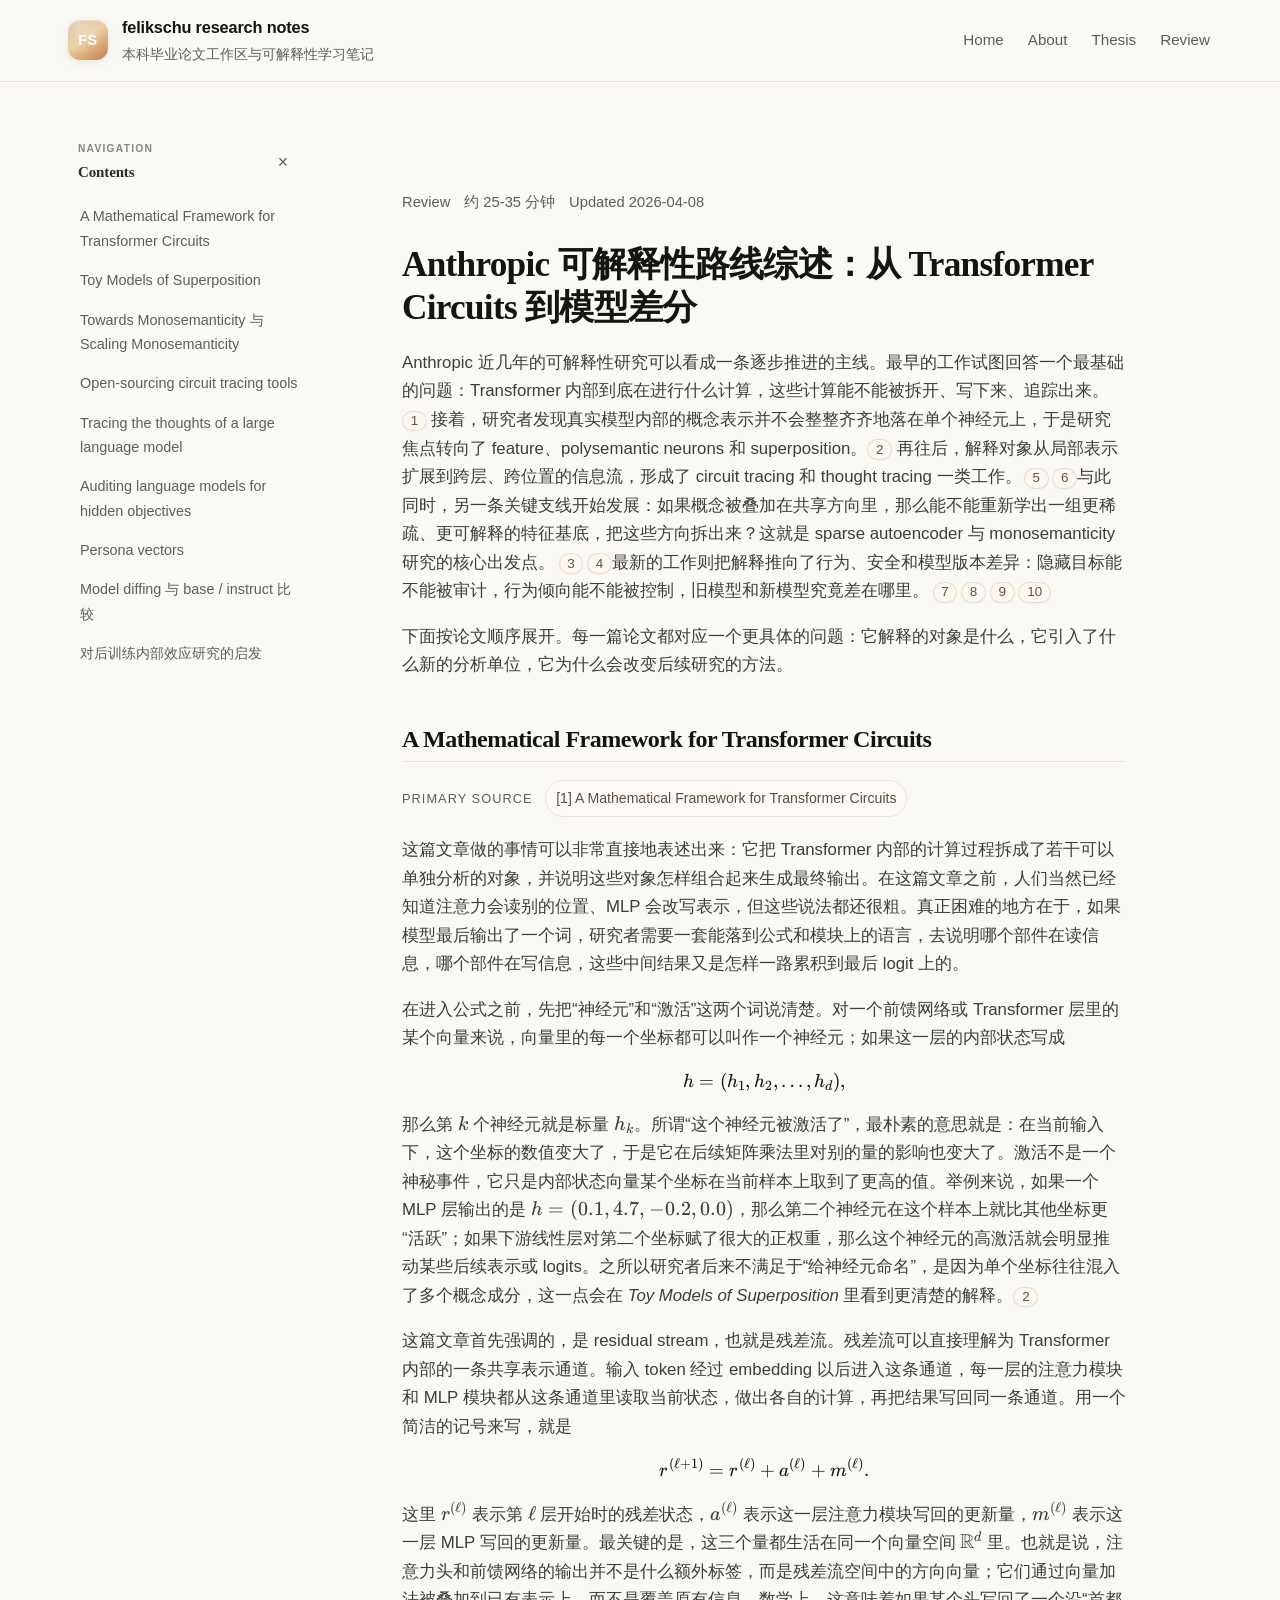
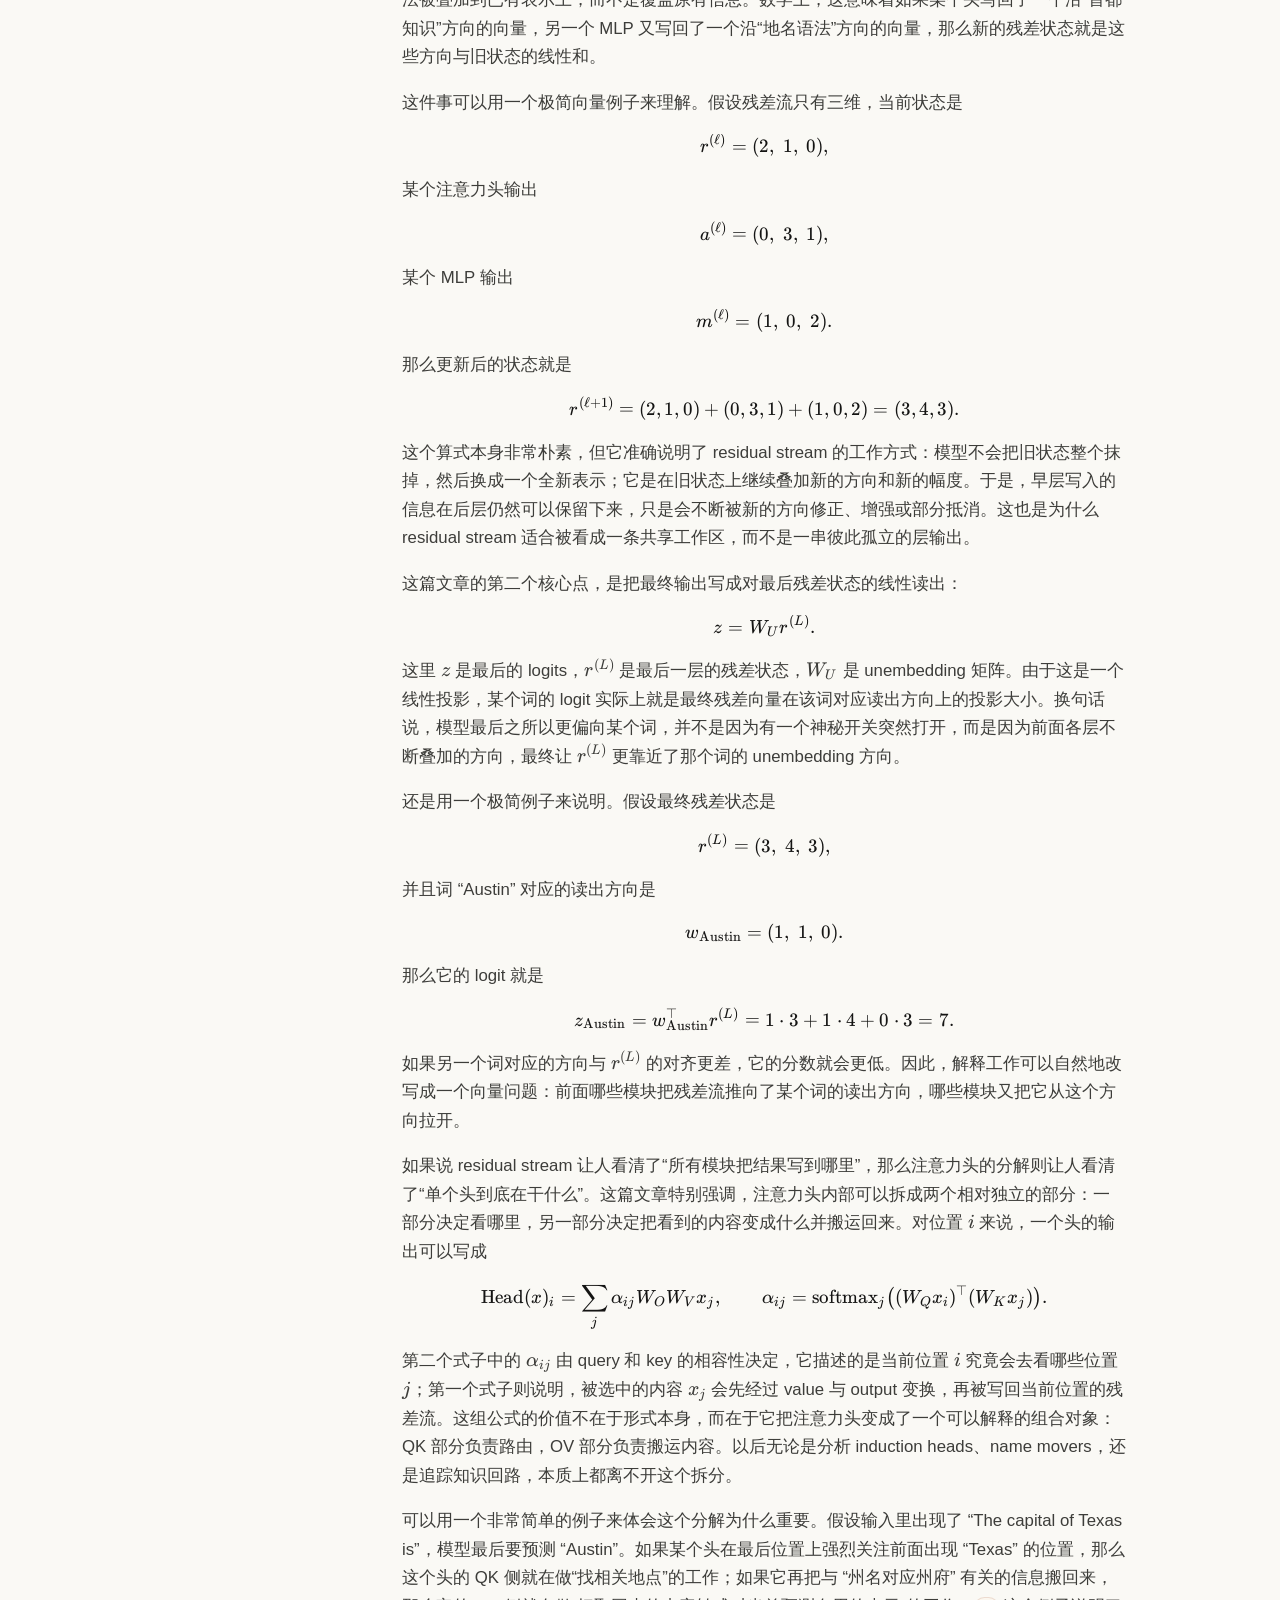
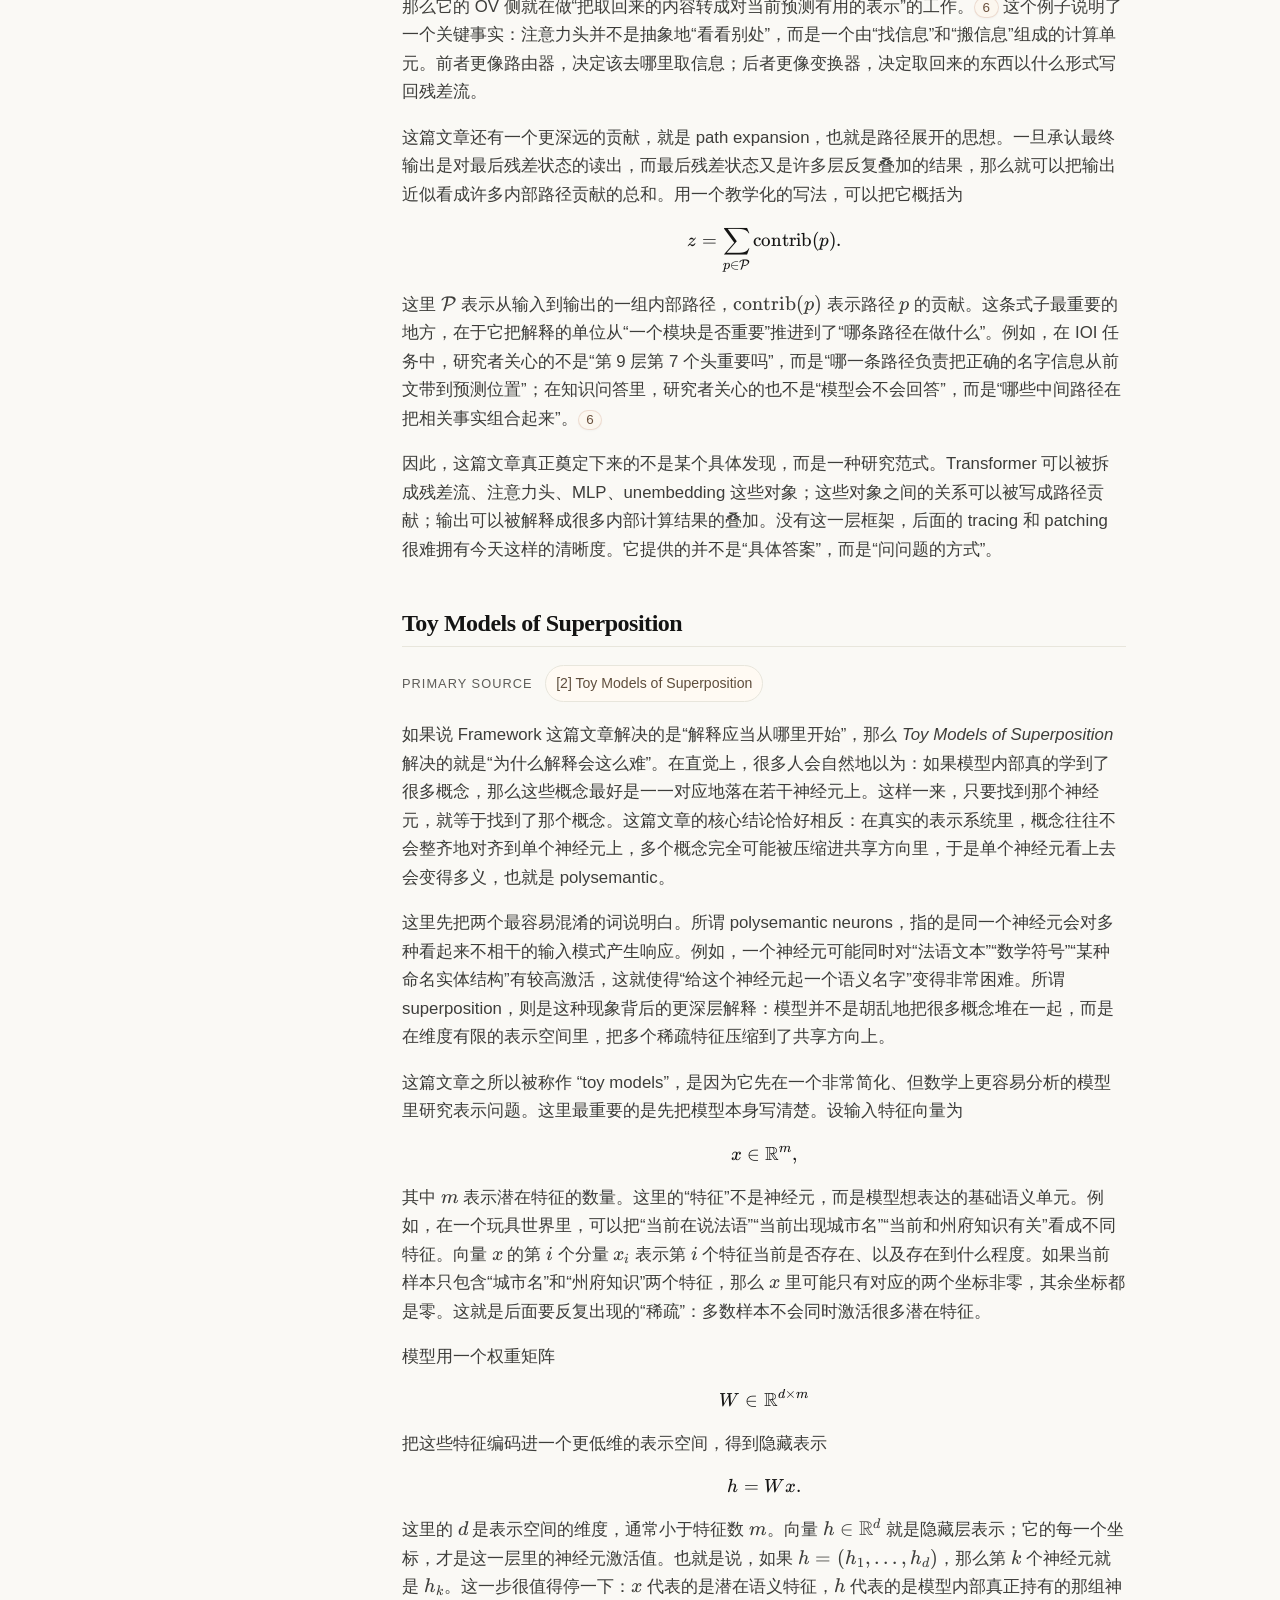
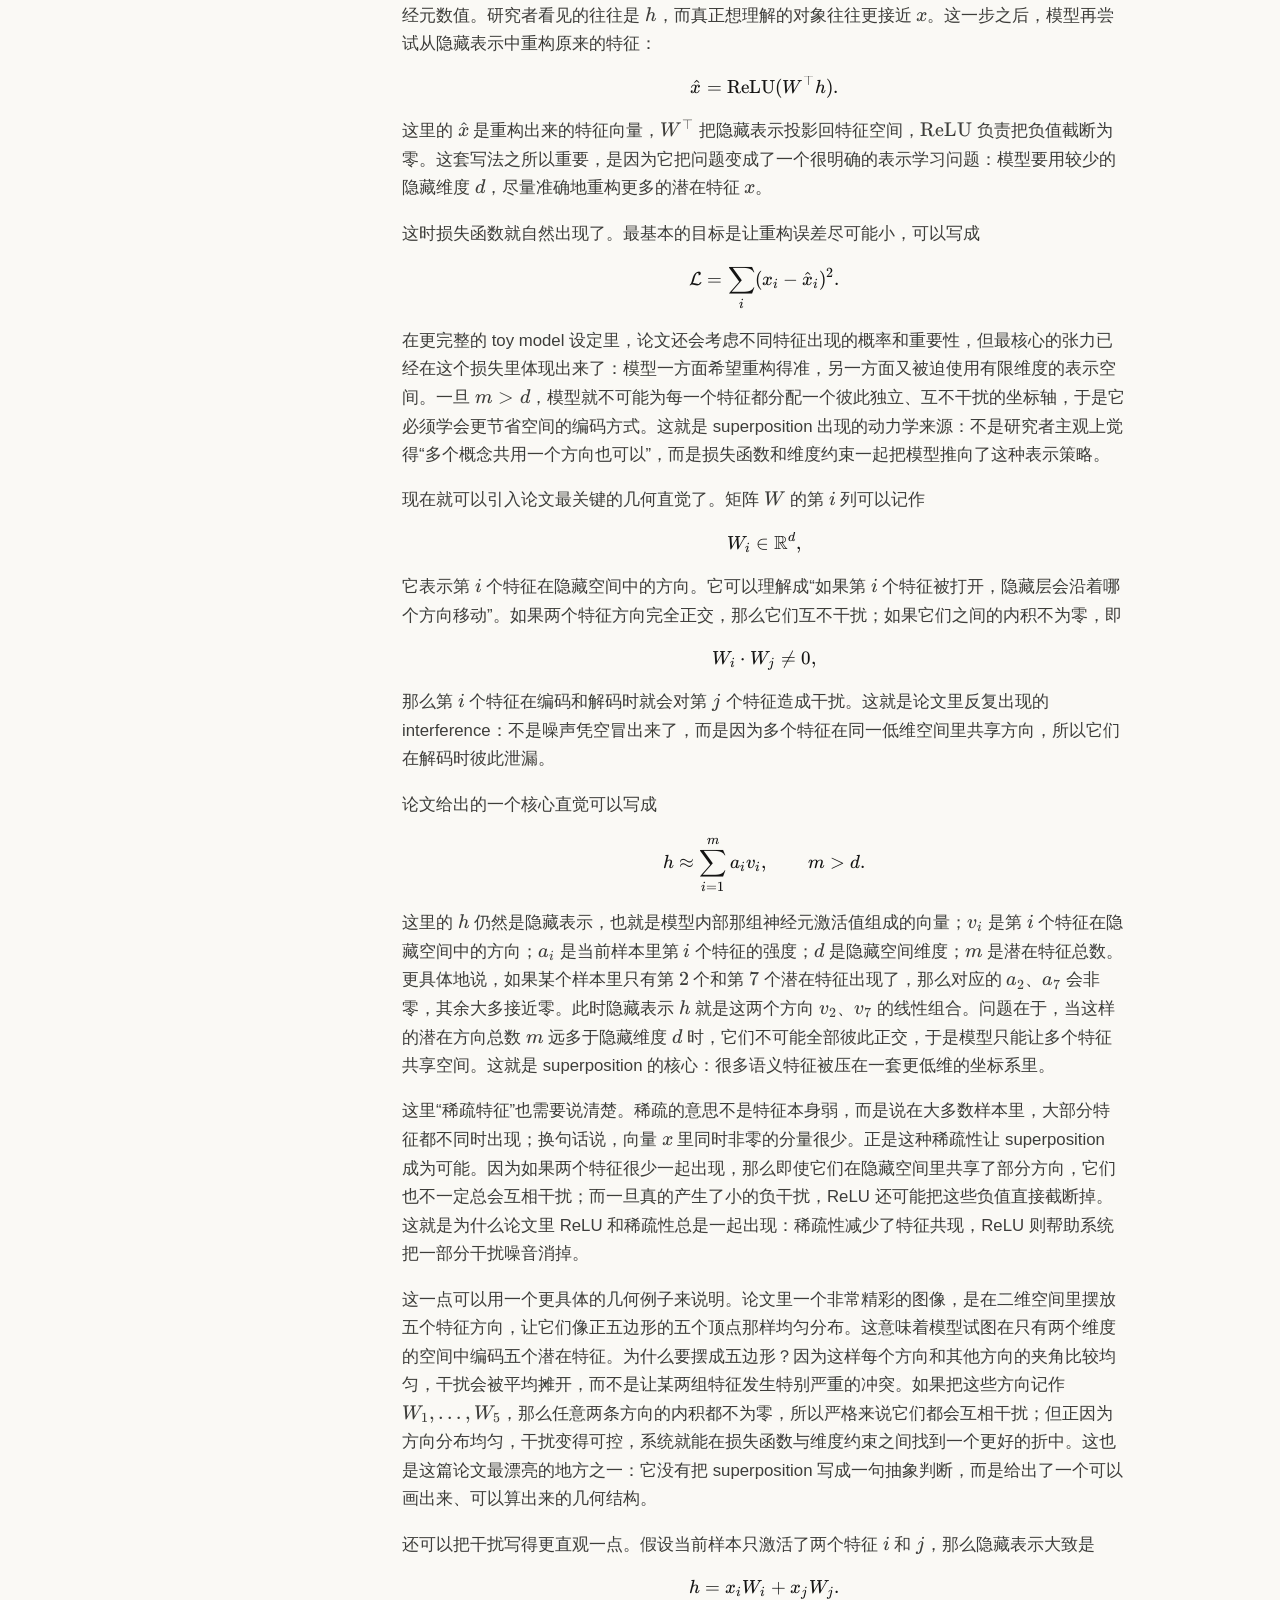
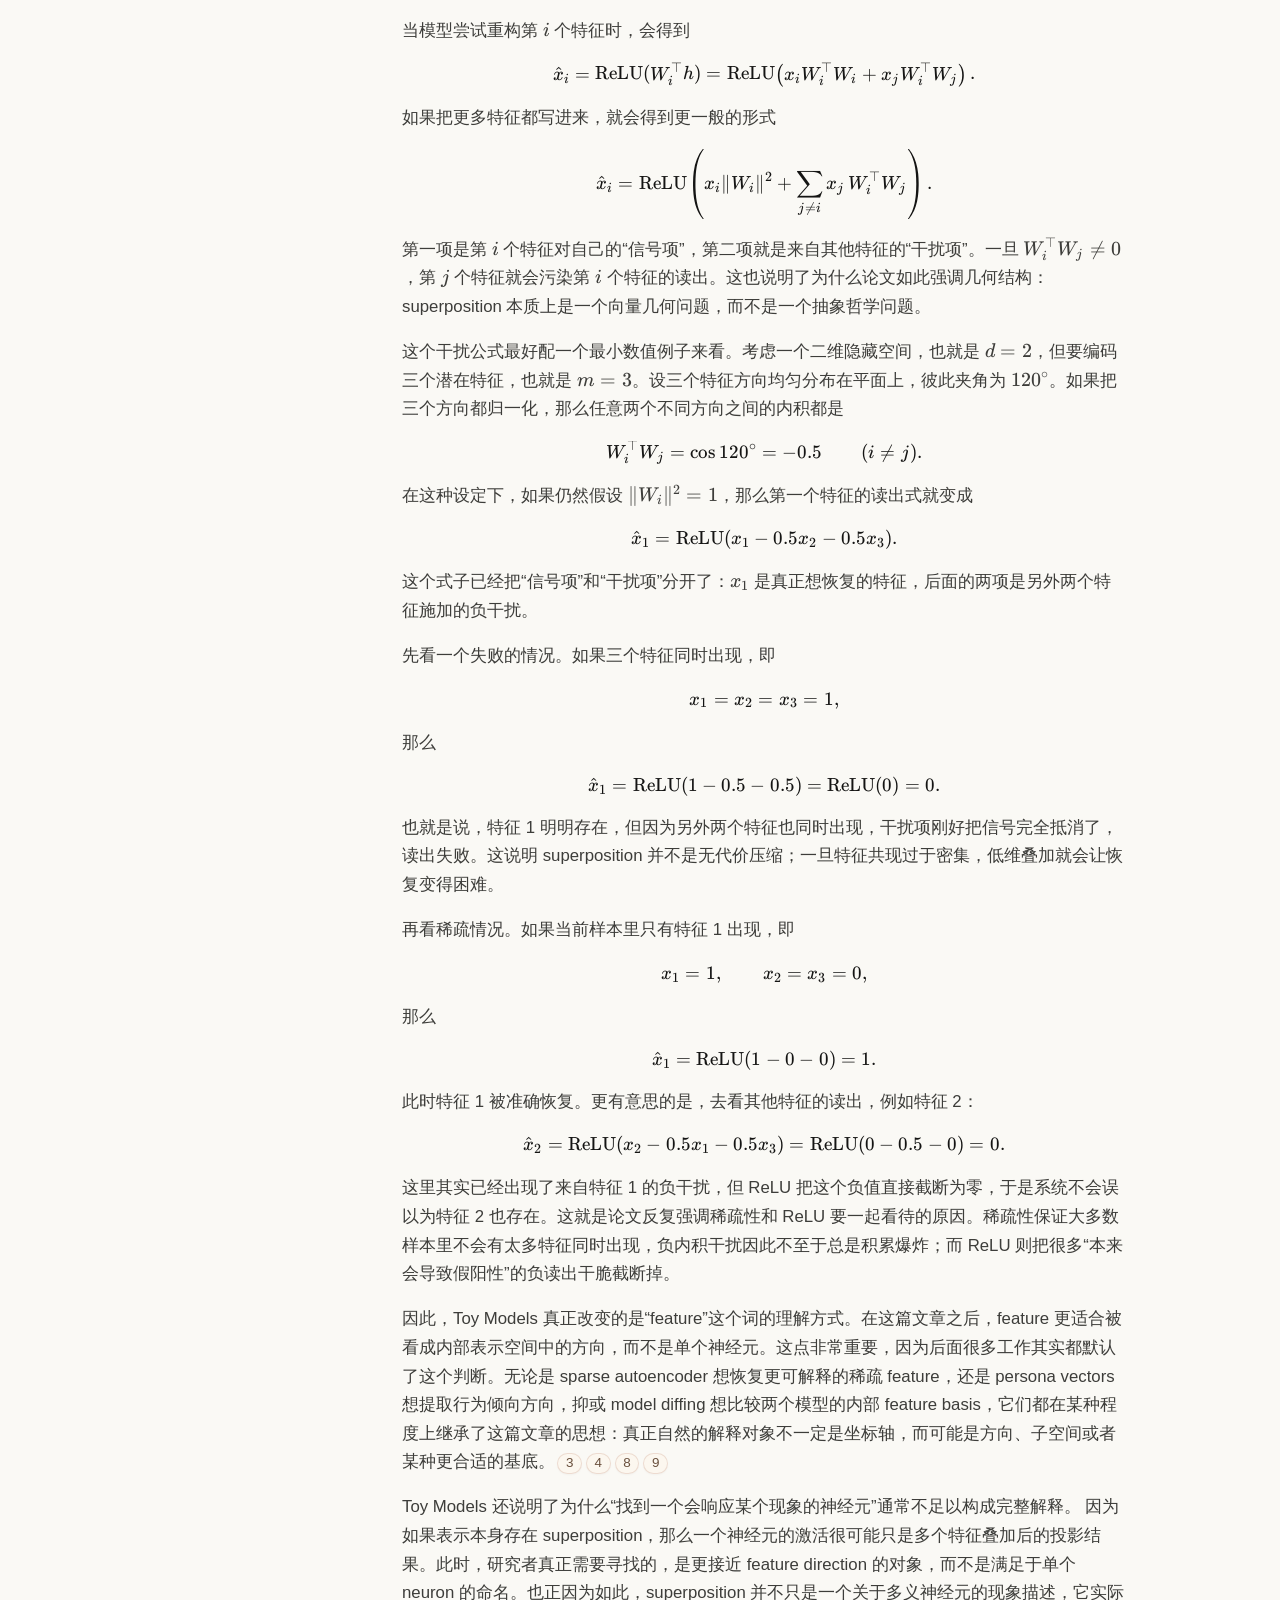
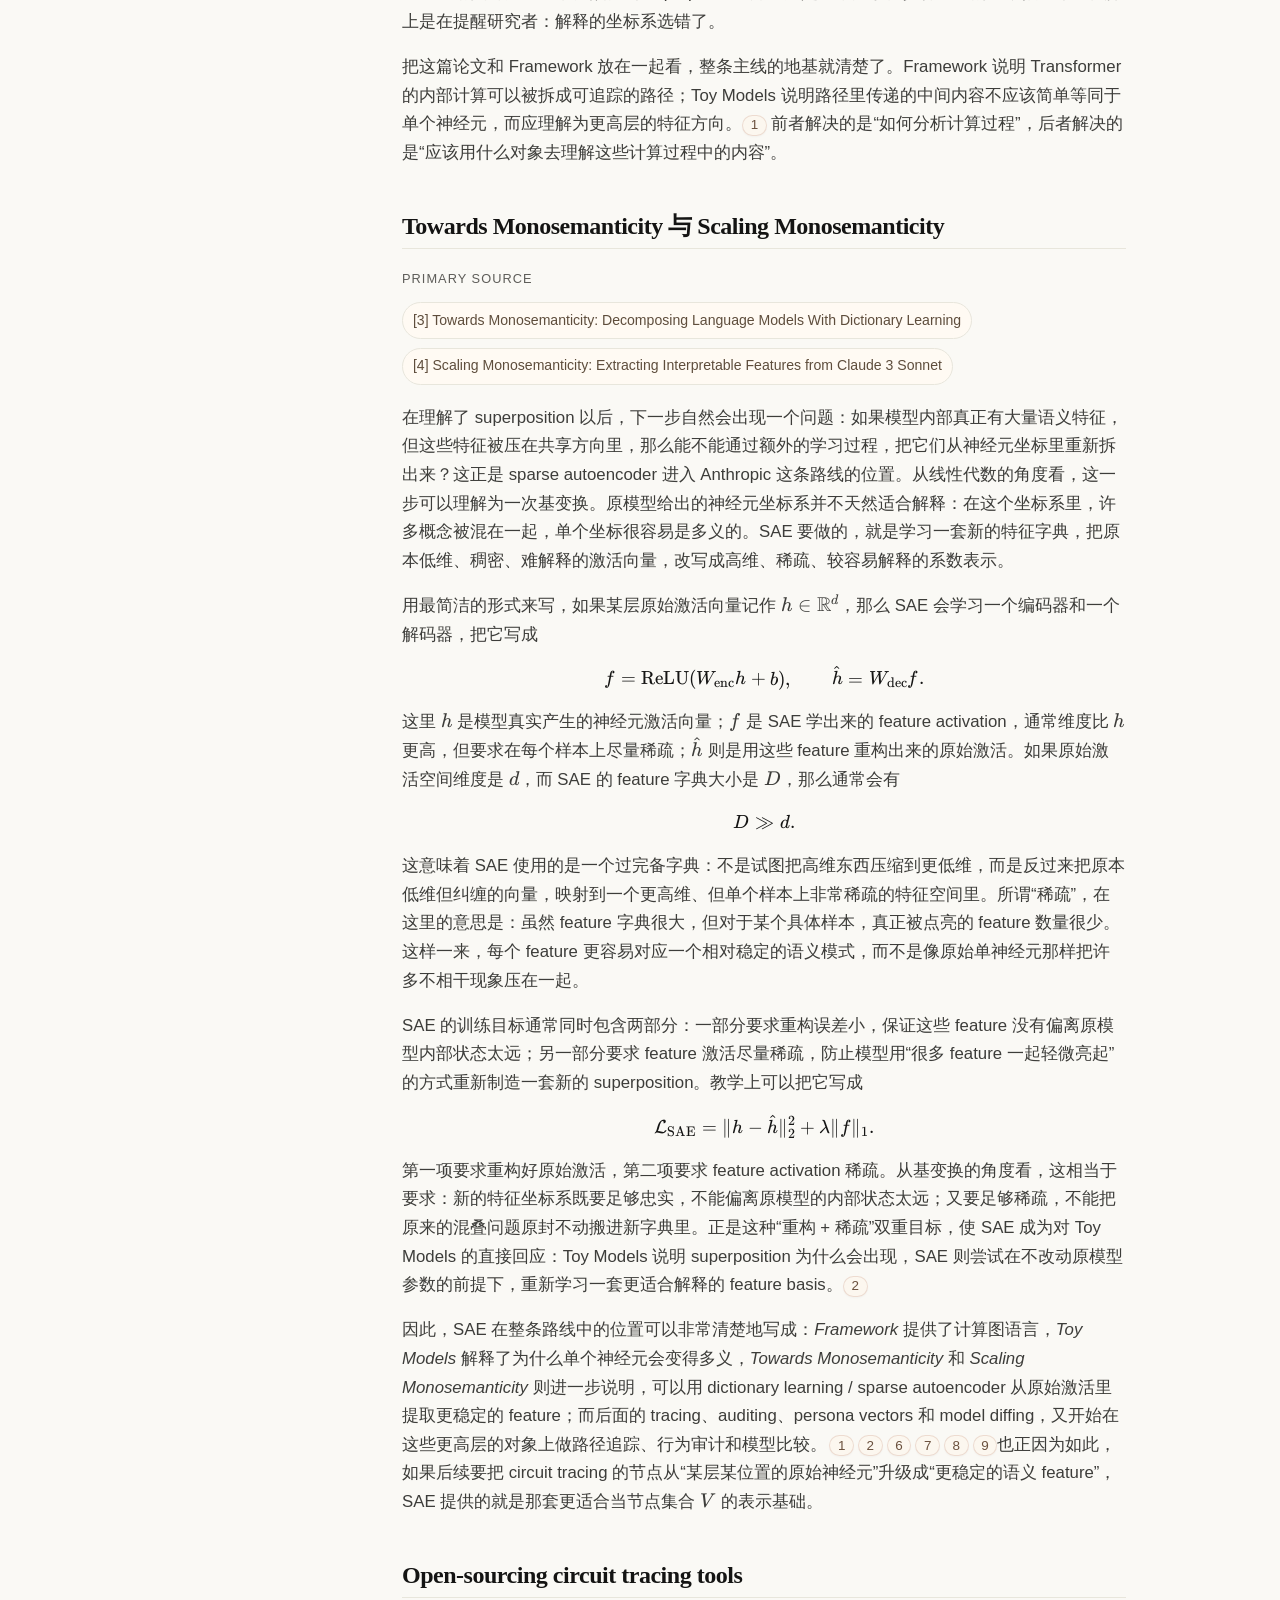
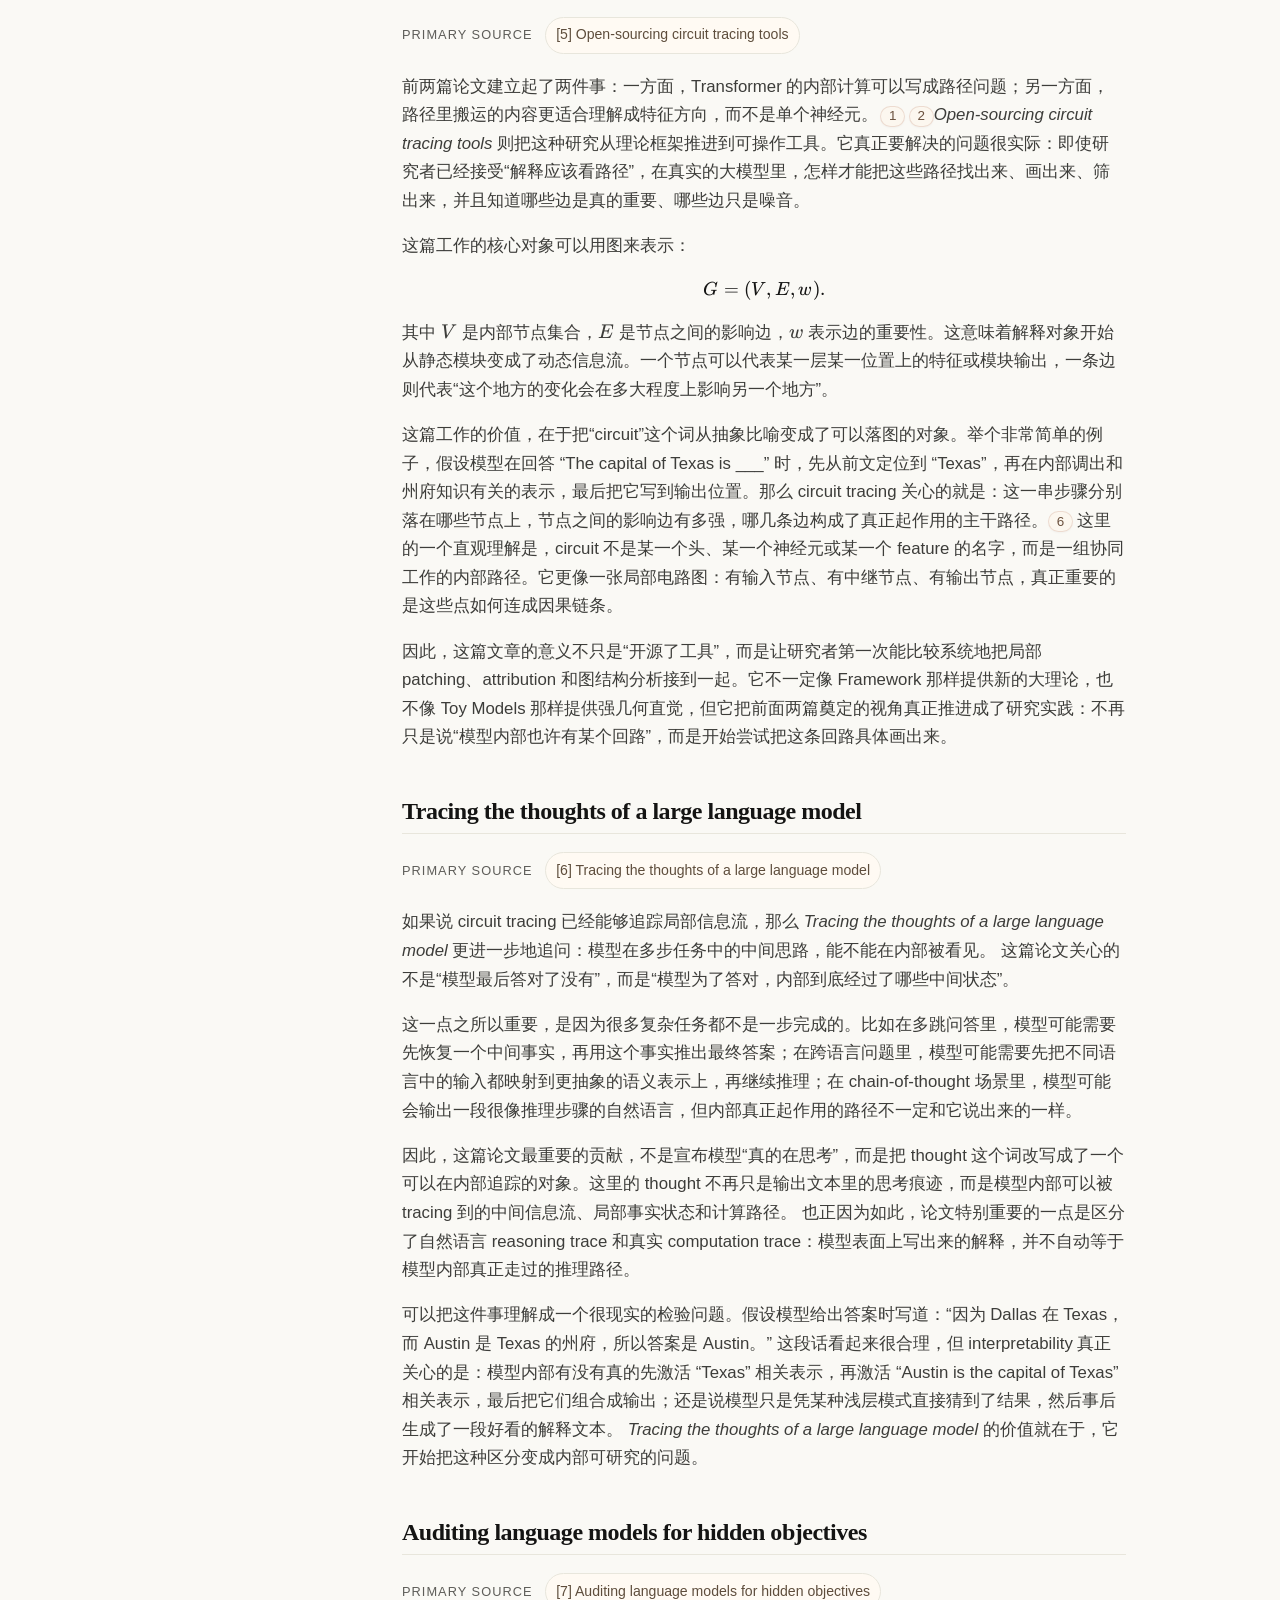
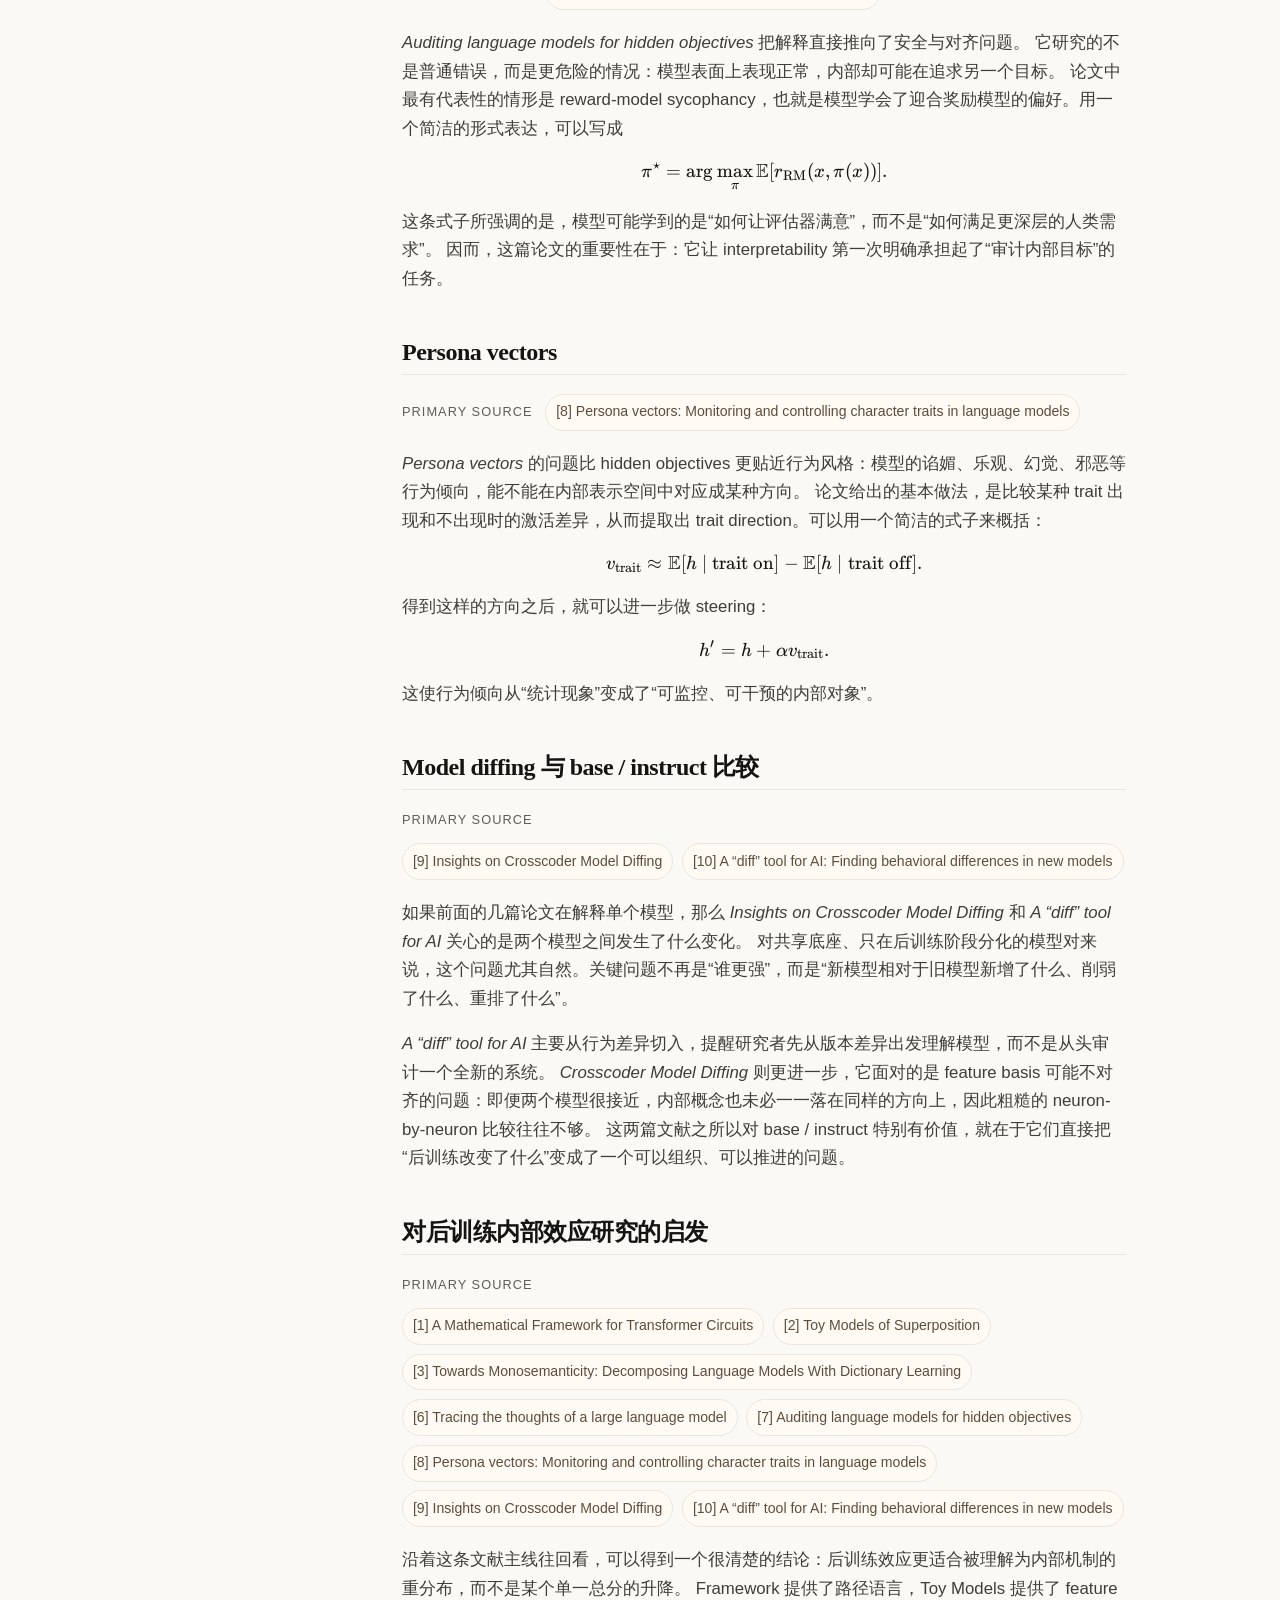
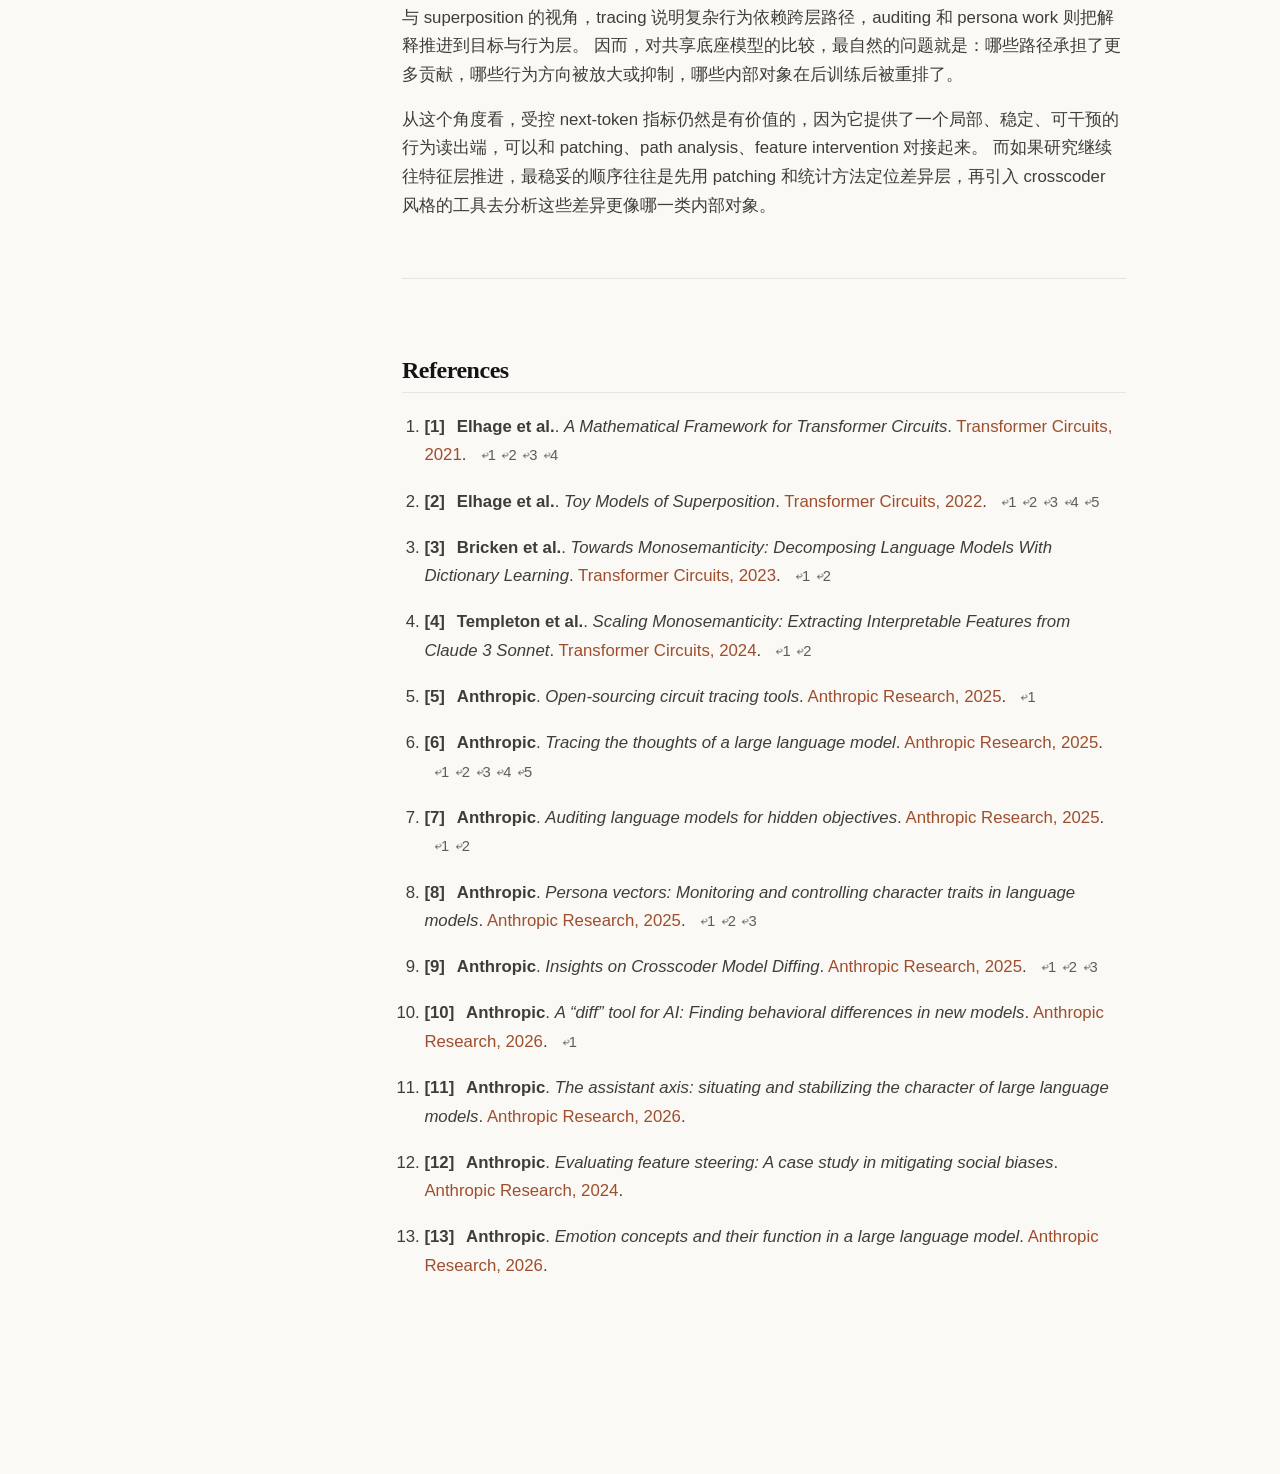
==== review/index.html @ 230e5ba9 "Refine thesis visuals" ====
<!doctype html>
<html lang="zh-CN">
<head>
  <meta charset="utf-8" />
  <meta name="viewport" content="width=device-width, initial-scale=1" />
  <title>Anthropic Interpretability Review</title>
  <link rel="stylesheet" href="../assets/styles.css" />
  
</head>
<body>

  <header class="site-header">
    <div class="site-header__inner">
      <a class="brand" href="../index.html">
        <span class="brand__avatar">FS</span>
        <span class="brand__text">
          <strong>felikschu research notes</strong>
          <span>本科毕业论文工作区与可解释性学习笔记</span>
        </span>
      </a>
      <nav class="site-nav">
        <a href="../index.html">Home</a>
        <a href="../about/index.html">About</a>
        <a href="../thesis/index.html">Thesis</a>
        <a href="../review/index.html">Review</a>
      </nav>
    </div>
  </header>
  <button class="toc-toggle toc-toggle--floating" id="toc-floating-toggle" aria-label="展开目录" title="展开目录">
    <span aria-hidden="true">☰</span>
  </button>
  <main class="longform-shell">
    <aside class="toc-card" id="toc-card">
      <div class="toc-inner">
        <div class="toc-header">
          <div class="toc-heading">
            <span class="toc-heading__kicker">Navigation</span>
            <p class="toc-heading__title">Contents</p>
          </div>
          <button class="toc-toggle" id="toc-inline-toggle" aria-label="收起目录" title="收起目录">×</button>
        </div>
        <ul class="toc-list"><li><a href="#section-1">A Mathematical Framework for Transformer Circuits</a></li><li><a href="#section-2">Toy Models of Superposition</a></li><li><a href="#section-3">Towards Monosemanticity 与 Scaling Monosemanticity</a></li><li><a href="#section-4">Open-sourcing circuit tracing tools</a></li><li><a href="#section-5">Tracing the thoughts of a large language model</a></li><li><a href="#section-6">Auditing language models for hidden objectives</a></li><li><a href="#section-7">Persona vectors</a></li><li><a href="#section-8">Model diffing 与 base / instruct 比较</a></li><li><a href="#section-9">对后训练内部效应研究的启发</a></li></ul>
      </div>
    </aside>
    <article class="longform-article">
      <div class="article-meta">
    <span>Review</span>
    <span>约 25-35 分钟</span>
    <span>Updated 2026-04-08</span>
  </div>
      <h1>Anthropic 可解释性路线综述：从 Transformer Circuits 到模型差分</h1>
<p>Anthropic 近几年的可解释性研究可以看成一条逐步推进的主线。最早的工作试图回答一个最基础的问题：Transformer 内部到底在进行什么计算，这些计算能不能被拆开、写下来、追踪出来。<cite-ref class="cite" id="cite-1-1">
<button class="cite__button" type="button" aria-expanded="false" aria-controls="cite-1-1-card" aria-label="Open reference 1: A Mathematical Framework for Transformer Circuits" title="A Mathematical Framework for Transformer Circuits">
<span class="cite__label">1</span>
</button>
<span class="cite__card" id="cite-1-1-card" role="dialog" aria-label="Reference 1">
<span class="cite__card-title">A Mathematical Framework for Transformer Circuits</span>
<span class="cite__card-meta">Transformer Circuits, 2021</span>
<a class="cite__card-link" href="#ref-1">Reference ↗</a>
</span>
</cite-ref> 接着，研究者发现真实模型内部的概念表示并不会整整齐齐地落在单个神经元上，于是研究焦点转向了 feature、polysemantic neurons 和 superposition。<cite-ref class="cite" id="cite-2-1">
<button class="cite__button" type="button" aria-expanded="false" aria-controls="cite-2-1-card" aria-label="Open reference 2: Toy Models of Superposition" title="Toy Models of Superposition">
<span class="cite__label">2</span>
</button>
<span class="cite__card" id="cite-2-1-card" role="dialog" aria-label="Reference 2">
<span class="cite__card-title">Toy Models of Superposition</span>
<span class="cite__card-meta">Transformer Circuits, 2022</span>
<a class="cite__card-link" href="#ref-2">Reference ↗</a>
</span>
</cite-ref> 再往后，解释对象从局部表示扩展到跨层、跨位置的信息流，形成了 circuit tracing 和 thought tracing 一类工作。<span class="cite-row"><cite-ref class="cite" id="cite-5-1"> <button class="cite__button" type="button" aria-expanded="false" aria-controls="cite-5-1-card" aria-label="Open reference 5: Open-sourcing circuit tracing tools" title="Open-sourcing circuit tracing tools"> <span class="cite__label">5</span> </button> <span class="cite__card" id="cite-5-1-card" role="dialog" aria-label="Reference 5"> <span class="cite__card-title">Open-sourcing circuit tracing tools</span> <span class="cite__card-meta">Anthropic Research, 2025</span> <a class="cite__card-link" href="#ref-5">Reference ↗</a> </span> </cite-ref><cite-ref class="cite" id="cite-6-1"> <button class="cite__button" type="button" aria-expanded="false" aria-controls="cite-6-1-card" aria-label="Open reference 6: Tracing the thoughts of a large language model" title="Tracing the thoughts of a large language model"> <span class="cite__label">6</span> </button> <span class="cite__card" id="cite-6-1-card" role="dialog" aria-label="Reference 6"> <span class="cite__card-title">Tracing the thoughts of a large language model</span> <span class="cite__card-meta">Anthropic Research, 2025</span> <a class="cite__card-link" href="#ref-6">Reference ↗</a> </span> </cite-ref></span>与此同时，另一条关键支线开始发展：如果概念被叠加在共享方向里，那么能不能重新学出一组更稀疏、更可解释的特征基底，把这些方向拆出来？这就是 sparse autoencoder 与 monosemanticity 研究的核心出发点。<span class="cite-row"><cite-ref class="cite" id="cite-3-1"> <button class="cite__button" type="button" aria-expanded="false" aria-controls="cite-3-1-card" aria-label="Open reference 3: Towards Monosemanticity: Decomposing Language Models With Dictionary Learning" title="Towards Monosemanticity: Decomposing Language Models With Dictionary Learning"> <span class="cite__label">3</span> </button> <span class="cite__card" id="cite-3-1-card" role="dialog" aria-label="Reference 3"> <span class="cite__card-title">Towards Monosemanticity: Decomposing Language Models With Dictionary Learning</span> <span class="cite__card-meta">Transformer Circuits, 2023</span> <a class="cite__card-link" href="#ref-3">Reference ↗</a> </span> </cite-ref><cite-ref class="cite" id="cite-4-1"> <button class="cite__button" type="button" aria-expanded="false" aria-controls="cite-4-1-card" aria-label="Open reference 4: Scaling Monosemanticity: Extracting Interpretable Features from Claude 3 Sonnet" title="Scaling Monosemanticity: Extracting Interpretable Features from Claude 3 Sonnet"> <span class="cite__label">4</span> </button> <span class="cite__card" id="cite-4-1-card" role="dialog" aria-label="Reference 4"> <span class="cite__card-title">Scaling Monosemanticity: Extracting Interpretable Features from Claude 3 Sonnet</span> <span class="cite__card-meta">Transformer Circuits, 2024</span> <a class="cite__card-link" href="#ref-4">Reference ↗</a> </span> </cite-ref></span>最新的工作则把解释推向了行为、安全和模型版本差异：隐藏目标能不能被审计，行为倾向能不能被控制，旧模型和新模型究竟差在哪里。<span class="cite-row"><cite-ref class="cite" id="cite-7-1"> <button class="cite__button" type="button" aria-expanded="false" aria-controls="cite-7-1-card" aria-label="Open reference 7: Auditing language models for hidden objectives" title="Auditing language models for hidden objectives"> <span class="cite__label">7</span> </button> <span class="cite__card" id="cite-7-1-card" role="dialog" aria-label="Reference 7"> <span class="cite__card-title">Auditing language models for hidden objectives</span> <span class="cite__card-meta">Anthropic Research, 2025</span> <a class="cite__card-link" href="#ref-7">Reference ↗</a> </span> </cite-ref><cite-ref class="cite" id="cite-8-1"> <button class="cite__button" type="button" aria-expanded="false" aria-controls="cite-8-1-card" aria-label="Open reference 8: Persona vectors: Monitoring and controlling character traits in language models" title="Persona vectors: Monitoring and controlling character traits in language models"> <span class="cite__label">8</span> </button> <span class="cite__card" id="cite-8-1-card" role="dialog" aria-label="Reference 8"> <span class="cite__card-title">Persona vectors: Monitoring and controlling character traits in language models</span> <span class="cite__card-meta">Anthropic Research, 2025</span> <a class="cite__card-link" href="#ref-8">Reference ↗</a> </span> </cite-ref><cite-ref class="cite" id="cite-9-1"> <button class="cite__button" type="button" aria-expanded="false" aria-controls="cite-9-1-card" aria-label="Open reference 9: Insights on Crosscoder Model Diffing" title="Insights on Crosscoder Model Diffing"> <span class="cite__label">9</span> </button> <span class="cite__card" id="cite-9-1-card" role="dialog" aria-label="Reference 9"> <span class="cite__card-title">Insights on Crosscoder Model Diffing</span> <span class="cite__card-meta">Anthropic Research, 2025</span> <a class="cite__card-link" href="#ref-9">Reference ↗</a> </span> </cite-ref><cite-ref class="cite" id="cite-10-1"> <button class="cite__button" type="button" aria-expanded="false" aria-controls="cite-10-1-card" aria-label="Open reference 10: A “diff” tool for AI: Finding behavioral differences in new models" title="A “diff” tool for AI: Finding behavioral differences in new models"> <span class="cite__label">10</span> </button> <span class="cite__card" id="cite-10-1-card" role="dialog" aria-label="Reference 10"> <span class="cite__card-title">A “diff” tool for AI: Finding behavioral differences in new models</span> <span class="cite__card-meta">Anthropic Research, 2026</span> <a class="cite__card-link" href="#ref-10">Reference ↗</a> </span> </cite-ref></span></p>
<p>下面按论文顺序展开。每一篇论文都对应一个更具体的问题：它解释的对象是什么，它引入了什么新的分析单位，它为什么会改变后续研究的方法。</p>
<h2 id="section-1">A Mathematical Framework for Transformer Circuits</h2><div class="section-sources"><span class="section-sources__label">Primary source</span><div class="section-sources__list"><a class="section-source" href="#ref-1" title="A Mathematical Framework for Transformer Circuits">[1] A Mathematical Framework for Transformer Circuits</a></div></div>
<p>这篇文章做的事情可以非常直接地表述出来：它把 Transformer 内部的计算过程拆成了若干可以单独分析的对象，并说明这些对象怎样组合起来生成最终输出。在这篇文章之前，人们当然已经知道注意力会读别的位置、MLP 会改写表示，但这些说法都还很粗。真正困难的地方在于，如果模型最后输出了一个词，研究者需要一套能落到公式和模块上的语言，去说明哪个部件在读信息，哪个部件在写信息，这些中间结果又是怎样一路累积到最后 logit 上的。</p>
<p>在进入公式之前，先把“神经元”和“激活”这两个词说清楚。对一个前馈网络或 Transformer 层里的某个向量来说，向量里的每一个坐标都可以叫作一个神经元；如果这一层的内部状态写成</p>
<section><eqn><span class="katex-display"><span class="katex"><span class="katex-mathml"><math xmlns="http://www.w3.org/1998/Math/MathML" display="block"><semantics><mrow><mi>h</mi><mo>=</mo><mo stretchy="false">(</mo><msub><mi>h</mi><mn>1</mn></msub><mo separator="true">,</mo><msub><mi>h</mi><mn>2</mn></msub><mo separator="true">,</mo><mo>…</mo><mo separator="true">,</mo><msub><mi>h</mi><mi>d</mi></msub><mo stretchy="false">)</mo><mo separator="true">,</mo></mrow><annotation encoding="application/x-tex">
h = (h_1, h_2, \dots, h_d),
</annotation></semantics></math></span><span class="katex-html" aria-hidden="true"><span class="base"><span class="strut" style="height:0.6944em;"></span><span class="mord mathnormal">h</span><span class="mspace" style="margin-right:0.2778em;"></span><span class="mrel">=</span><span class="mspace" style="margin-right:0.2778em;"></span></span><span class="base"><span class="strut" style="height:1em;vertical-align:-0.25em;"></span><span class="mopen">(</span><span class="mord"><span class="mord mathnormal">h</span><span class="msupsub"><span class="vlist-t vlist-t2"><span class="vlist-r"><span class="vlist" style="height:0.3011em;"><span style="top:-2.55em;margin-left:0em;margin-right:0.05em;"><span class="pstrut" style="height:2.7em;"></span><span class="sizing reset-size6 size3 mtight"><span class="mord mtight">1</span></span></span></span><span class="vlist-s">​</span></span><span class="vlist-r"><span class="vlist" style="height:0.15em;"><span></span></span></span></span></span></span><span class="mpunct">,</span><span class="mspace" style="margin-right:0.1667em;"></span><span class="mord"><span class="mord mathnormal">h</span><span class="msupsub"><span class="vlist-t vlist-t2"><span class="vlist-r"><span class="vlist" style="height:0.3011em;"><span style="top:-2.55em;margin-left:0em;margin-right:0.05em;"><span class="pstrut" style="height:2.7em;"></span><span class="sizing reset-size6 size3 mtight"><span class="mord mtight">2</span></span></span></span><span class="vlist-s">​</span></span><span class="vlist-r"><span class="vlist" style="height:0.15em;"><span></span></span></span></span></span></span><span class="mpunct">,</span><span class="mspace" style="margin-right:0.1667em;"></span><span class="minner">…</span><span class="mspace" style="margin-right:0.1667em;"></span><span class="mpunct">,</span><span class="mspace" style="margin-right:0.1667em;"></span><span class="mord"><span class="mord mathnormal">h</span><span class="msupsub"><span class="vlist-t vlist-t2"><span class="vlist-r"><span class="vlist" style="height:0.3361em;"><span style="top:-2.55em;margin-left:0em;margin-right:0.05em;"><span class="pstrut" style="height:2.7em;"></span><span class="sizing reset-size6 size3 mtight"><span class="mord mathnormal mtight">d</span></span></span></span><span class="vlist-s">​</span></span><span class="vlist-r"><span class="vlist" style="height:0.15em;"><span></span></span></span></span></span></span><span class="mclose">)</span><span class="mpunct">,</span></span></span></span></span></eqn></section><p>那么第 <eq><span class="katex"><span class="katex-mathml"><math xmlns="http://www.w3.org/1998/Math/MathML"><semantics><mrow><mi>k</mi></mrow><annotation encoding="application/x-tex">k</annotation></semantics></math></span><span class="katex-html" aria-hidden="true"><span class="base"><span class="strut" style="height:0.6944em;"></span><span class="mord mathnormal" style="margin-right:0.0315em;">k</span></span></span></span></eq> 个神经元就是标量 <eq><span class="katex"><span class="katex-mathml"><math xmlns="http://www.w3.org/1998/Math/MathML"><semantics><mrow><msub><mi>h</mi><mi>k</mi></msub></mrow><annotation encoding="application/x-tex">h_k</annotation></semantics></math></span><span class="katex-html" aria-hidden="true"><span class="base"><span class="strut" style="height:0.8444em;vertical-align:-0.15em;"></span><span class="mord"><span class="mord mathnormal">h</span><span class="msupsub"><span class="vlist-t vlist-t2"><span class="vlist-r"><span class="vlist" style="height:0.3361em;"><span style="top:-2.55em;margin-left:0em;margin-right:0.05em;"><span class="pstrut" style="height:2.7em;"></span><span class="sizing reset-size6 size3 mtight"><span class="mord mathnormal mtight" style="margin-right:0.0315em;">k</span></span></span></span><span class="vlist-s">​</span></span><span class="vlist-r"><span class="vlist" style="height:0.15em;"><span></span></span></span></span></span></span></span></span></span></eq>。所谓“这个神经元被激活了”，最朴素的意思就是：在当前输入下，这个坐标的数值变大了，于是它在后续矩阵乘法里对别的量的影响也变大了。激活不是一个神秘事件，它只是内部状态向量某个坐标在当前样本上取到了更高的值。举例来说，如果一个 MLP 层输出的是 <eq><span class="katex"><span class="katex-mathml"><math xmlns="http://www.w3.org/1998/Math/MathML"><semantics><mrow><mi>h</mi><mo>=</mo><mo stretchy="false">(</mo><mn>0.1</mn><mo separator="true">,</mo><mn>4.7</mn><mo separator="true">,</mo><mo>−</mo><mn>0.2</mn><mo separator="true">,</mo><mn>0.0</mn><mo stretchy="false">)</mo></mrow><annotation encoding="application/x-tex">h=(0.1, 4.7, -0.2, 0.0)</annotation></semantics></math></span><span class="katex-html" aria-hidden="true"><span class="base"><span class="strut" style="height:0.6944em;"></span><span class="mord mathnormal">h</span><span class="mspace" style="margin-right:0.2778em;"></span><span class="mrel">=</span><span class="mspace" style="margin-right:0.2778em;"></span></span><span class="base"><span class="strut" style="height:1em;vertical-align:-0.25em;"></span><span class="mopen">(</span><span class="mord">0.1</span><span class="mpunct">,</span><span class="mspace" style="margin-right:0.1667em;"></span><span class="mord">4.7</span><span class="mpunct">,</span><span class="mspace" style="margin-right:0.1667em;"></span><span class="mord">−</span><span class="mord">0.2</span><span class="mpunct">,</span><span class="mspace" style="margin-right:0.1667em;"></span><span class="mord">0.0</span><span class="mclose">)</span></span></span></span></eq>，那么第二个神经元在这个样本上就比其他坐标更“活跃”；如果下游线性层对第二个坐标赋了很大的正权重，那么这个神经元的高激活就会明显推动某些后续表示或 logits。之所以研究者后来不满足于“给神经元命名”，是因为单个坐标往往混入了多个概念成分，这一点会在 <em>Toy Models of Superposition</em> 里看到更清楚的解释。<cite-ref class="cite" id="cite-2-2">
<button class="cite__button" type="button" aria-expanded="false" aria-controls="cite-2-2-card" aria-label="Open reference 2: Toy Models of Superposition" title="Toy Models of Superposition">
<span class="cite__label">2</span>
</button>
<span class="cite__card" id="cite-2-2-card" role="dialog" aria-label="Reference 2">
<span class="cite__card-title">Toy Models of Superposition</span>
<span class="cite__card-meta">Transformer Circuits, 2022</span>
<a class="cite__card-link" href="#ref-2">Reference ↗</a>
</span>
</cite-ref></p>
<p>这篇文章首先强调的，是 residual stream，也就是残差流。残差流可以直接理解为 Transformer 内部的一条共享表示通道。输入 token 经过 embedding 以后进入这条通道，每一层的注意力模块和 MLP 模块都从这条通道里读取当前状态，做出各自的计算，再把结果写回同一条通道。用一个简洁的记号来写，就是</p>
<section><eqn><span class="katex-display"><span class="katex"><span class="katex-mathml"><math xmlns="http://www.w3.org/1998/Math/MathML" display="block"><semantics><mrow><msup><mi>r</mi><mrow><mo stretchy="false">(</mo><mi mathvariant="normal">ℓ</mi><mo>+</mo><mn>1</mn><mo stretchy="false">)</mo></mrow></msup><mo>=</mo><msup><mi>r</mi><mrow><mo stretchy="false">(</mo><mi mathvariant="normal">ℓ</mi><mo stretchy="false">)</mo></mrow></msup><mo>+</mo><msup><mi>a</mi><mrow><mo stretchy="false">(</mo><mi mathvariant="normal">ℓ</mi><mo stretchy="false">)</mo></mrow></msup><mo>+</mo><msup><mi>m</mi><mrow><mo stretchy="false">(</mo><mi mathvariant="normal">ℓ</mi><mo stretchy="false">)</mo></mrow></msup><mi mathvariant="normal">.</mi></mrow><annotation encoding="application/x-tex">
r^{(\ell+1)} = r^{(\ell)} + a^{(\ell)} + m^{(\ell)}.
</annotation></semantics></math></span><span class="katex-html" aria-hidden="true"><span class="base"><span class="strut" style="height:0.938em;"></span><span class="mord"><span class="mord mathnormal" style="margin-right:0.0278em;">r</span><span class="msupsub"><span class="vlist-t"><span class="vlist-r"><span class="vlist" style="height:0.938em;"><span style="top:-3.113em;margin-right:0.05em;"><span class="pstrut" style="height:2.7em;"></span><span class="sizing reset-size6 size3 mtight"><span class="mord mtight"><span class="mopen mtight">(</span><span class="mord mtight">ℓ</span><span class="mbin mtight">+</span><span class="mord mtight">1</span><span class="mclose mtight">)</span></span></span></span></span></span></span></span></span><span class="mspace" style="margin-right:0.2778em;"></span><span class="mrel">=</span><span class="mspace" style="margin-right:0.2778em;"></span></span><span class="base"><span class="strut" style="height:1.0213em;vertical-align:-0.0833em;"></span><span class="mord"><span class="mord mathnormal" style="margin-right:0.0278em;">r</span><span class="msupsub"><span class="vlist-t"><span class="vlist-r"><span class="vlist" style="height:0.938em;"><span style="top:-3.113em;margin-right:0.05em;"><span class="pstrut" style="height:2.7em;"></span><span class="sizing reset-size6 size3 mtight"><span class="mord mtight"><span class="mopen mtight">(</span><span class="mord mtight">ℓ</span><span class="mclose mtight">)</span></span></span></span></span></span></span></span></span><span class="mspace" style="margin-right:0.2222em;"></span><span class="mbin">+</span><span class="mspace" style="margin-right:0.2222em;"></span></span><span class="base"><span class="strut" style="height:1.0213em;vertical-align:-0.0833em;"></span><span class="mord"><span class="mord mathnormal">a</span><span class="msupsub"><span class="vlist-t"><span class="vlist-r"><span class="vlist" style="height:0.938em;"><span style="top:-3.113em;margin-right:0.05em;"><span class="pstrut" style="height:2.7em;"></span><span class="sizing reset-size6 size3 mtight"><span class="mord mtight"><span class="mopen mtight">(</span><span class="mord mtight">ℓ</span><span class="mclose mtight">)</span></span></span></span></span></span></span></span></span><span class="mspace" style="margin-right:0.2222em;"></span><span class="mbin">+</span><span class="mspace" style="margin-right:0.2222em;"></span></span><span class="base"><span class="strut" style="height:0.938em;"></span><span class="mord"><span class="mord mathnormal">m</span><span class="msupsub"><span class="vlist-t"><span class="vlist-r"><span class="vlist" style="height:0.938em;"><span style="top:-3.113em;margin-right:0.05em;"><span class="pstrut" style="height:2.7em;"></span><span class="sizing reset-size6 size3 mtight"><span class="mord mtight"><span class="mopen mtight">(</span><span class="mord mtight">ℓ</span><span class="mclose mtight">)</span></span></span></span></span></span></span></span></span><span class="mord">.</span></span></span></span></span></eqn></section><p>这里 <eq><span class="katex"><span class="katex-mathml"><math xmlns="http://www.w3.org/1998/Math/MathML"><semantics><mrow><msup><mi>r</mi><mrow><mo stretchy="false">(</mo><mi mathvariant="normal">ℓ</mi><mo stretchy="false">)</mo></mrow></msup></mrow><annotation encoding="application/x-tex">r^{(\ell)}</annotation></semantics></math></span><span class="katex-html" aria-hidden="true"><span class="base"><span class="strut" style="height:0.888em;"></span><span class="mord"><span class="mord mathnormal" style="margin-right:0.0278em;">r</span><span class="msupsub"><span class="vlist-t"><span class="vlist-r"><span class="vlist" style="height:0.888em;"><span style="top:-3.063em;margin-right:0.05em;"><span class="pstrut" style="height:2.7em;"></span><span class="sizing reset-size6 size3 mtight"><span class="mord mtight"><span class="mopen mtight">(</span><span class="mord mtight">ℓ</span><span class="mclose mtight">)</span></span></span></span></span></span></span></span></span></span></span></span></eq> 表示第 <eq><span class="katex"><span class="katex-mathml"><math xmlns="http://www.w3.org/1998/Math/MathML"><semantics><mrow><mi mathvariant="normal">ℓ</mi></mrow><annotation encoding="application/x-tex">\ell</annotation></semantics></math></span><span class="katex-html" aria-hidden="true"><span class="base"><span class="strut" style="height:0.6944em;"></span><span class="mord">ℓ</span></span></span></span></eq> 层开始时的残差状态，<eq><span class="katex"><span class="katex-mathml"><math xmlns="http://www.w3.org/1998/Math/MathML"><semantics><mrow><msup><mi>a</mi><mrow><mo stretchy="false">(</mo><mi mathvariant="normal">ℓ</mi><mo stretchy="false">)</mo></mrow></msup></mrow><annotation encoding="application/x-tex">a^{(\ell)}</annotation></semantics></math></span><span class="katex-html" aria-hidden="true"><span class="base"><span class="strut" style="height:0.888em;"></span><span class="mord"><span class="mord mathnormal">a</span><span class="msupsub"><span class="vlist-t"><span class="vlist-r"><span class="vlist" style="height:0.888em;"><span style="top:-3.063em;margin-right:0.05em;"><span class="pstrut" style="height:2.7em;"></span><span class="sizing reset-size6 size3 mtight"><span class="mord mtight"><span class="mopen mtight">(</span><span class="mord mtight">ℓ</span><span class="mclose mtight">)</span></span></span></span></span></span></span></span></span></span></span></span></eq> 表示这一层注意力模块写回的更新量，<eq><span class="katex"><span class="katex-mathml"><math xmlns="http://www.w3.org/1998/Math/MathML"><semantics><mrow><msup><mi>m</mi><mrow><mo stretchy="false">(</mo><mi mathvariant="normal">ℓ</mi><mo stretchy="false">)</mo></mrow></msup></mrow><annotation encoding="application/x-tex">m^{(\ell)}</annotation></semantics></math></span><span class="katex-html" aria-hidden="true"><span class="base"><span class="strut" style="height:0.888em;"></span><span class="mord"><span class="mord mathnormal">m</span><span class="msupsub"><span class="vlist-t"><span class="vlist-r"><span class="vlist" style="height:0.888em;"><span style="top:-3.063em;margin-right:0.05em;"><span class="pstrut" style="height:2.7em;"></span><span class="sizing reset-size6 size3 mtight"><span class="mord mtight"><span class="mopen mtight">(</span><span class="mord mtight">ℓ</span><span class="mclose mtight">)</span></span></span></span></span></span></span></span></span></span></span></span></eq> 表示这一层 MLP 写回的更新量。最关键的是，这三个量都生活在同一个向量空间 <eq><span class="katex"><span class="katex-mathml"><math xmlns="http://www.w3.org/1998/Math/MathML"><semantics><mrow><msup><mi mathvariant="double-struck">R</mi><mi>d</mi></msup></mrow><annotation encoding="application/x-tex">\mathbb{R}^d</annotation></semantics></math></span><span class="katex-html" aria-hidden="true"><span class="base"><span class="strut" style="height:0.8491em;"></span><span class="mord"><span class="mord mathbb">R</span><span class="msupsub"><span class="vlist-t"><span class="vlist-r"><span class="vlist" style="height:0.8491em;"><span style="top:-3.063em;margin-right:0.05em;"><span class="pstrut" style="height:2.7em;"></span><span class="sizing reset-size6 size3 mtight"><span class="mord mathnormal mtight">d</span></span></span></span></span></span></span></span></span></span></span></eq> 里。也就是说，注意力头和前馈网络的输出并不是什么额外标签，而是残差流空间中的方向向量；它们通过向量加法被叠加到已有表示上，而不是覆盖原有信息。数学上，这意味着如果某个头写回了一个沿“首都知识”方向的向量，另一个 MLP 又写回了一个沿“地名语法”方向的向量，那么新的残差状态就是这些方向与旧状态的线性和。</p>
<p>这件事可以用一个极简向量例子来理解。假设残差流只有三维，当前状态是</p>
<section><eqn><span class="katex-display"><span class="katex"><span class="katex-mathml"><math xmlns="http://www.w3.org/1998/Math/MathML" display="block"><semantics><mrow><msup><mi>r</mi><mrow><mo stretchy="false">(</mo><mi mathvariant="normal">ℓ</mi><mo stretchy="false">)</mo></mrow></msup><mo>=</mo><mo stretchy="false">(</mo><mn>2</mn><mo separator="true">,</mo><mtext>  </mtext><mn>1</mn><mo separator="true">,</mo><mtext>  </mtext><mn>0</mn><mo stretchy="false">)</mo><mo separator="true">,</mo></mrow><annotation encoding="application/x-tex">
r^{(\ell)} = (2,\;1,\;0),
</annotation></semantics></math></span><span class="katex-html" aria-hidden="true"><span class="base"><span class="strut" style="height:0.938em;"></span><span class="mord"><span class="mord mathnormal" style="margin-right:0.0278em;">r</span><span class="msupsub"><span class="vlist-t"><span class="vlist-r"><span class="vlist" style="height:0.938em;"><span style="top:-3.113em;margin-right:0.05em;"><span class="pstrut" style="height:2.7em;"></span><span class="sizing reset-size6 size3 mtight"><span class="mord mtight"><span class="mopen mtight">(</span><span class="mord mtight">ℓ</span><span class="mclose mtight">)</span></span></span></span></span></span></span></span></span><span class="mspace" style="margin-right:0.2778em;"></span><span class="mrel">=</span><span class="mspace" style="margin-right:0.2778em;"></span></span><span class="base"><span class="strut" style="height:1em;vertical-align:-0.25em;"></span><span class="mopen">(</span><span class="mord">2</span><span class="mpunct">,</span><span class="mspace" style="margin-right:0.2778em;"></span><span class="mspace" style="margin-right:0.1667em;"></span><span class="mord">1</span><span class="mpunct">,</span><span class="mspace" style="margin-right:0.2778em;"></span><span class="mspace" style="margin-right:0.1667em;"></span><span class="mord">0</span><span class="mclose">)</span><span class="mpunct">,</span></span></span></span></span></eqn></section><p>某个注意力头输出</p>
<section><eqn><span class="katex-display"><span class="katex"><span class="katex-mathml"><math xmlns="http://www.w3.org/1998/Math/MathML" display="block"><semantics><mrow><msup><mi>a</mi><mrow><mo stretchy="false">(</mo><mi mathvariant="normal">ℓ</mi><mo stretchy="false">)</mo></mrow></msup><mo>=</mo><mo stretchy="false">(</mo><mn>0</mn><mo separator="true">,</mo><mtext>  </mtext><mn>3</mn><mo separator="true">,</mo><mtext>  </mtext><mn>1</mn><mo stretchy="false">)</mo><mo separator="true">,</mo></mrow><annotation encoding="application/x-tex">
a^{(\ell)} = (0,\;3,\;1),
</annotation></semantics></math></span><span class="katex-html" aria-hidden="true"><span class="base"><span class="strut" style="height:0.938em;"></span><span class="mord"><span class="mord mathnormal">a</span><span class="msupsub"><span class="vlist-t"><span class="vlist-r"><span class="vlist" style="height:0.938em;"><span style="top:-3.113em;margin-right:0.05em;"><span class="pstrut" style="height:2.7em;"></span><span class="sizing reset-size6 size3 mtight"><span class="mord mtight"><span class="mopen mtight">(</span><span class="mord mtight">ℓ</span><span class="mclose mtight">)</span></span></span></span></span></span></span></span></span><span class="mspace" style="margin-right:0.2778em;"></span><span class="mrel">=</span><span class="mspace" style="margin-right:0.2778em;"></span></span><span class="base"><span class="strut" style="height:1em;vertical-align:-0.25em;"></span><span class="mopen">(</span><span class="mord">0</span><span class="mpunct">,</span><span class="mspace" style="margin-right:0.2778em;"></span><span class="mspace" style="margin-right:0.1667em;"></span><span class="mord">3</span><span class="mpunct">,</span><span class="mspace" style="margin-right:0.2778em;"></span><span class="mspace" style="margin-right:0.1667em;"></span><span class="mord">1</span><span class="mclose">)</span><span class="mpunct">,</span></span></span></span></span></eqn></section><p>某个 MLP 输出</p>
<section><eqn><span class="katex-display"><span class="katex"><span class="katex-mathml"><math xmlns="http://www.w3.org/1998/Math/MathML" display="block"><semantics><mrow><msup><mi>m</mi><mrow><mo stretchy="false">(</mo><mi mathvariant="normal">ℓ</mi><mo stretchy="false">)</mo></mrow></msup><mo>=</mo><mo stretchy="false">(</mo><mn>1</mn><mo separator="true">,</mo><mtext>  </mtext><mn>0</mn><mo separator="true">,</mo><mtext>  </mtext><mn>2</mn><mo stretchy="false">)</mo><mi mathvariant="normal">.</mi></mrow><annotation encoding="application/x-tex">
m^{(\ell)} = (1,\;0,\;2).
</annotation></semantics></math></span><span class="katex-html" aria-hidden="true"><span class="base"><span class="strut" style="height:0.938em;"></span><span class="mord"><span class="mord mathnormal">m</span><span class="msupsub"><span class="vlist-t"><span class="vlist-r"><span class="vlist" style="height:0.938em;"><span style="top:-3.113em;margin-right:0.05em;"><span class="pstrut" style="height:2.7em;"></span><span class="sizing reset-size6 size3 mtight"><span class="mord mtight"><span class="mopen mtight">(</span><span class="mord mtight">ℓ</span><span class="mclose mtight">)</span></span></span></span></span></span></span></span></span><span class="mspace" style="margin-right:0.2778em;"></span><span class="mrel">=</span><span class="mspace" style="margin-right:0.2778em;"></span></span><span class="base"><span class="strut" style="height:1em;vertical-align:-0.25em;"></span><span class="mopen">(</span><span class="mord">1</span><span class="mpunct">,</span><span class="mspace" style="margin-right:0.2778em;"></span><span class="mspace" style="margin-right:0.1667em;"></span><span class="mord">0</span><span class="mpunct">,</span><span class="mspace" style="margin-right:0.2778em;"></span><span class="mspace" style="margin-right:0.1667em;"></span><span class="mord">2</span><span class="mclose">)</span><span class="mord">.</span></span></span></span></span></eqn></section><p>那么更新后的状态就是</p>
<section><eqn><span class="katex-display"><span class="katex"><span class="katex-mathml"><math xmlns="http://www.w3.org/1998/Math/MathML" display="block"><semantics><mrow><msup><mi>r</mi><mrow><mo stretchy="false">(</mo><mi mathvariant="normal">ℓ</mi><mo>+</mo><mn>1</mn><mo stretchy="false">)</mo></mrow></msup><mo>=</mo><mo stretchy="false">(</mo><mn>2</mn><mo separator="true">,</mo><mn>1</mn><mo separator="true">,</mo><mn>0</mn><mo stretchy="false">)</mo><mo>+</mo><mo stretchy="false">(</mo><mn>0</mn><mo separator="true">,</mo><mn>3</mn><mo separator="true">,</mo><mn>1</mn><mo stretchy="false">)</mo><mo>+</mo><mo stretchy="false">(</mo><mn>1</mn><mo separator="true">,</mo><mn>0</mn><mo separator="true">,</mo><mn>2</mn><mo stretchy="false">)</mo><mo>=</mo><mo stretchy="false">(</mo><mn>3</mn><mo separator="true">,</mo><mn>4</mn><mo separator="true">,</mo><mn>3</mn><mo stretchy="false">)</mo><mi mathvariant="normal">.</mi></mrow><annotation encoding="application/x-tex">
r^{(\ell+1)} = (2,1,0) + (0,3,1) + (1,0,2) = (3,4,3).
</annotation></semantics></math></span><span class="katex-html" aria-hidden="true"><span class="base"><span class="strut" style="height:0.938em;"></span><span class="mord"><span class="mord mathnormal" style="margin-right:0.0278em;">r</span><span class="msupsub"><span class="vlist-t"><span class="vlist-r"><span class="vlist" style="height:0.938em;"><span style="top:-3.113em;margin-right:0.05em;"><span class="pstrut" style="height:2.7em;"></span><span class="sizing reset-size6 size3 mtight"><span class="mord mtight"><span class="mopen mtight">(</span><span class="mord mtight">ℓ</span><span class="mbin mtight">+</span><span class="mord mtight">1</span><span class="mclose mtight">)</span></span></span></span></span></span></span></span></span><span class="mspace" style="margin-right:0.2778em;"></span><span class="mrel">=</span><span class="mspace" style="margin-right:0.2778em;"></span></span><span class="base"><span class="strut" style="height:1em;vertical-align:-0.25em;"></span><span class="mopen">(</span><span class="mord">2</span><span class="mpunct">,</span><span class="mspace" style="margin-right:0.1667em;"></span><span class="mord">1</span><span class="mpunct">,</span><span class="mspace" style="margin-right:0.1667em;"></span><span class="mord">0</span><span class="mclose">)</span><span class="mspace" style="margin-right:0.2222em;"></span><span class="mbin">+</span><span class="mspace" style="margin-right:0.2222em;"></span></span><span class="base"><span class="strut" style="height:1em;vertical-align:-0.25em;"></span><span class="mopen">(</span><span class="mord">0</span><span class="mpunct">,</span><span class="mspace" style="margin-right:0.1667em;"></span><span class="mord">3</span><span class="mpunct">,</span><span class="mspace" style="margin-right:0.1667em;"></span><span class="mord">1</span><span class="mclose">)</span><span class="mspace" style="margin-right:0.2222em;"></span><span class="mbin">+</span><span class="mspace" style="margin-right:0.2222em;"></span></span><span class="base"><span class="strut" style="height:1em;vertical-align:-0.25em;"></span><span class="mopen">(</span><span class="mord">1</span><span class="mpunct">,</span><span class="mspace" style="margin-right:0.1667em;"></span><span class="mord">0</span><span class="mpunct">,</span><span class="mspace" style="margin-right:0.1667em;"></span><span class="mord">2</span><span class="mclose">)</span><span class="mspace" style="margin-right:0.2778em;"></span><span class="mrel">=</span><span class="mspace" style="margin-right:0.2778em;"></span></span><span class="base"><span class="strut" style="height:1em;vertical-align:-0.25em;"></span><span class="mopen">(</span><span class="mord">3</span><span class="mpunct">,</span><span class="mspace" style="margin-right:0.1667em;"></span><span class="mord">4</span><span class="mpunct">,</span><span class="mspace" style="margin-right:0.1667em;"></span><span class="mord">3</span><span class="mclose">)</span><span class="mord">.</span></span></span></span></span></eqn></section><p>这个算式本身非常朴素，但它准确说明了 residual stream 的工作方式：模型不会把旧状态整个抹掉，然后换成一个全新表示；它是在旧状态上继续叠加新的方向和新的幅度。于是，早层写入的信息在后层仍然可以保留下来，只是会不断被新的方向修正、增强或部分抵消。这也是为什么 residual stream 适合被看成一条共享工作区，而不是一串彼此孤立的层输出。</p>
<p>这篇文章的第二个核心点，是把最终输出写成对最后残差状态的线性读出：</p>
<section><eqn><span class="katex-display"><span class="katex"><span class="katex-mathml"><math xmlns="http://www.w3.org/1998/Math/MathML" display="block"><semantics><mrow><mi>z</mi><mo>=</mo><msub><mi>W</mi><mi>U</mi></msub><msup><mi>r</mi><mrow><mo stretchy="false">(</mo><mi>L</mi><mo stretchy="false">)</mo></mrow></msup><mi mathvariant="normal">.</mi></mrow><annotation encoding="application/x-tex">
z = W_U r^{(L)}.
</annotation></semantics></math></span><span class="katex-html" aria-hidden="true"><span class="base"><span class="strut" style="height:0.4306em;"></span><span class="mord mathnormal" style="margin-right:0.044em;">z</span><span class="mspace" style="margin-right:0.2778em;"></span><span class="mrel">=</span><span class="mspace" style="margin-right:0.2778em;"></span></span><span class="base"><span class="strut" style="height:1.088em;vertical-align:-0.15em;"></span><span class="mord"><span class="mord mathnormal" style="margin-right:0.1389em;">W</span><span class="msupsub"><span class="vlist-t vlist-t2"><span class="vlist-r"><span class="vlist" style="height:0.3283em;"><span style="top:-2.55em;margin-left:-0.1389em;margin-right:0.05em;"><span class="pstrut" style="height:2.7em;"></span><span class="sizing reset-size6 size3 mtight"><span class="mord mathnormal mtight" style="margin-right:0.109em;">U</span></span></span></span><span class="vlist-s">​</span></span><span class="vlist-r"><span class="vlist" style="height:0.15em;"><span></span></span></span></span></span></span><span class="mord"><span class="mord mathnormal" style="margin-right:0.0278em;">r</span><span class="msupsub"><span class="vlist-t"><span class="vlist-r"><span class="vlist" style="height:0.938em;"><span style="top:-3.113em;margin-right:0.05em;"><span class="pstrut" style="height:2.7em;"></span><span class="sizing reset-size6 size3 mtight"><span class="mord mtight"><span class="mopen mtight">(</span><span class="mord mathnormal mtight">L</span><span class="mclose mtight">)</span></span></span></span></span></span></span></span></span><span class="mord">.</span></span></span></span></span></eqn></section><p>这里 <eq><span class="katex"><span class="katex-mathml"><math xmlns="http://www.w3.org/1998/Math/MathML"><semantics><mrow><mi>z</mi></mrow><annotation encoding="application/x-tex">z</annotation></semantics></math></span><span class="katex-html" aria-hidden="true"><span class="base"><span class="strut" style="height:0.4306em;"></span><span class="mord mathnormal" style="margin-right:0.044em;">z</span></span></span></span></eq> 是最后的 logits，<eq><span class="katex"><span class="katex-mathml"><math xmlns="http://www.w3.org/1998/Math/MathML"><semantics><mrow><msup><mi>r</mi><mrow><mo stretchy="false">(</mo><mi>L</mi><mo stretchy="false">)</mo></mrow></msup></mrow><annotation encoding="application/x-tex">r^{(L)}</annotation></semantics></math></span><span class="katex-html" aria-hidden="true"><span class="base"><span class="strut" style="height:0.888em;"></span><span class="mord"><span class="mord mathnormal" style="margin-right:0.0278em;">r</span><span class="msupsub"><span class="vlist-t"><span class="vlist-r"><span class="vlist" style="height:0.888em;"><span style="top:-3.063em;margin-right:0.05em;"><span class="pstrut" style="height:2.7em;"></span><span class="sizing reset-size6 size3 mtight"><span class="mord mtight"><span class="mopen mtight">(</span><span class="mord mathnormal mtight">L</span><span class="mclose mtight">)</span></span></span></span></span></span></span></span></span></span></span></span></eq> 是最后一层的残差状态，<eq><span class="katex"><span class="katex-mathml"><math xmlns="http://www.w3.org/1998/Math/MathML"><semantics><mrow><msub><mi>W</mi><mi>U</mi></msub></mrow><annotation encoding="application/x-tex">W_U</annotation></semantics></math></span><span class="katex-html" aria-hidden="true"><span class="base"><span class="strut" style="height:0.8333em;vertical-align:-0.15em;"></span><span class="mord"><span class="mord mathnormal" style="margin-right:0.1389em;">W</span><span class="msupsub"><span class="vlist-t vlist-t2"><span class="vlist-r"><span class="vlist" style="height:0.3283em;"><span style="top:-2.55em;margin-left:-0.1389em;margin-right:0.05em;"><span class="pstrut" style="height:2.7em;"></span><span class="sizing reset-size6 size3 mtight"><span class="mord mathnormal mtight" style="margin-right:0.109em;">U</span></span></span></span><span class="vlist-s">​</span></span><span class="vlist-r"><span class="vlist" style="height:0.15em;"><span></span></span></span></span></span></span></span></span></span></eq> 是 unembedding 矩阵。由于这是一个线性投影，某个词的 logit 实际上就是最终残差向量在该词对应读出方向上的投影大小。换句话说，模型最后之所以更偏向某个词，并不是因为有一个神秘开关突然打开，而是因为前面各层不断叠加的方向，最终让 <eq><span class="katex"><span class="katex-mathml"><math xmlns="http://www.w3.org/1998/Math/MathML"><semantics><mrow><msup><mi>r</mi><mrow><mo stretchy="false">(</mo><mi>L</mi><mo stretchy="false">)</mo></mrow></msup></mrow><annotation encoding="application/x-tex">r^{(L)}</annotation></semantics></math></span><span class="katex-html" aria-hidden="true"><span class="base"><span class="strut" style="height:0.888em;"></span><span class="mord"><span class="mord mathnormal" style="margin-right:0.0278em;">r</span><span class="msupsub"><span class="vlist-t"><span class="vlist-r"><span class="vlist" style="height:0.888em;"><span style="top:-3.063em;margin-right:0.05em;"><span class="pstrut" style="height:2.7em;"></span><span class="sizing reset-size6 size3 mtight"><span class="mord mtight"><span class="mopen mtight">(</span><span class="mord mathnormal mtight">L</span><span class="mclose mtight">)</span></span></span></span></span></span></span></span></span></span></span></span></eq> 更靠近了那个词的 unembedding 方向。</p>
<p>还是用一个极简例子来说明。假设最终残差状态是</p>
<section><eqn><span class="katex-display"><span class="katex"><span class="katex-mathml"><math xmlns="http://www.w3.org/1998/Math/MathML" display="block"><semantics><mrow><msup><mi>r</mi><mrow><mo stretchy="false">(</mo><mi>L</mi><mo stretchy="false">)</mo></mrow></msup><mo>=</mo><mo stretchy="false">(</mo><mn>3</mn><mo separator="true">,</mo><mtext>  </mtext><mn>4</mn><mo separator="true">,</mo><mtext>  </mtext><mn>3</mn><mo stretchy="false">)</mo><mo separator="true">,</mo></mrow><annotation encoding="application/x-tex">
r^{(L)} = (3,\;4,\;3),
</annotation></semantics></math></span><span class="katex-html" aria-hidden="true"><span class="base"><span class="strut" style="height:0.938em;"></span><span class="mord"><span class="mord mathnormal" style="margin-right:0.0278em;">r</span><span class="msupsub"><span class="vlist-t"><span class="vlist-r"><span class="vlist" style="height:0.938em;"><span style="top:-3.113em;margin-right:0.05em;"><span class="pstrut" style="height:2.7em;"></span><span class="sizing reset-size6 size3 mtight"><span class="mord mtight"><span class="mopen mtight">(</span><span class="mord mathnormal mtight">L</span><span class="mclose mtight">)</span></span></span></span></span></span></span></span></span><span class="mspace" style="margin-right:0.2778em;"></span><span class="mrel">=</span><span class="mspace" style="margin-right:0.2778em;"></span></span><span class="base"><span class="strut" style="height:1em;vertical-align:-0.25em;"></span><span class="mopen">(</span><span class="mord">3</span><span class="mpunct">,</span><span class="mspace" style="margin-right:0.2778em;"></span><span class="mspace" style="margin-right:0.1667em;"></span><span class="mord">4</span><span class="mpunct">,</span><span class="mspace" style="margin-right:0.2778em;"></span><span class="mspace" style="margin-right:0.1667em;"></span><span class="mord">3</span><span class="mclose">)</span><span class="mpunct">,</span></span></span></span></span></eqn></section><p>并且词 “Austin” 对应的读出方向是</p>
<section><eqn><span class="katex-display"><span class="katex"><span class="katex-mathml"><math xmlns="http://www.w3.org/1998/Math/MathML" display="block"><semantics><mrow><msub><mi>w</mi><mtext>Austin</mtext></msub><mo>=</mo><mo stretchy="false">(</mo><mn>1</mn><mo separator="true">,</mo><mtext>  </mtext><mn>1</mn><mo separator="true">,</mo><mtext>  </mtext><mn>0</mn><mo stretchy="false">)</mo><mi mathvariant="normal">.</mi></mrow><annotation encoding="application/x-tex">
w_{\text{Austin}} = (1,\;1,\;0).
</annotation></semantics></math></span><span class="katex-html" aria-hidden="true"><span class="base"><span class="strut" style="height:0.5806em;vertical-align:-0.15em;"></span><span class="mord"><span class="mord mathnormal" style="margin-right:0.0269em;">w</span><span class="msupsub"><span class="vlist-t vlist-t2"><span class="vlist-r"><span class="vlist" style="height:0.3283em;"><span style="top:-2.55em;margin-left:-0.0269em;margin-right:0.05em;"><span class="pstrut" style="height:2.7em;"></span><span class="sizing reset-size6 size3 mtight"><span class="mord mtight"><span class="mord text mtight"><span class="mord mtight">Austin</span></span></span></span></span></span><span class="vlist-s">​</span></span><span class="vlist-r"><span class="vlist" style="height:0.15em;"><span></span></span></span></span></span></span><span class="mspace" style="margin-right:0.2778em;"></span><span class="mrel">=</span><span class="mspace" style="margin-right:0.2778em;"></span></span><span class="base"><span class="strut" style="height:1em;vertical-align:-0.25em;"></span><span class="mopen">(</span><span class="mord">1</span><span class="mpunct">,</span><span class="mspace" style="margin-right:0.2778em;"></span><span class="mspace" style="margin-right:0.1667em;"></span><span class="mord">1</span><span class="mpunct">,</span><span class="mspace" style="margin-right:0.2778em;"></span><span class="mspace" style="margin-right:0.1667em;"></span><span class="mord">0</span><span class="mclose">)</span><span class="mord">.</span></span></span></span></span></eqn></section><p>那么它的 logit 就是</p>
<section><eqn><span class="katex-display"><span class="katex"><span class="katex-mathml"><math xmlns="http://www.w3.org/1998/Math/MathML" display="block"><semantics><mrow><msub><mi>z</mi><mtext>Austin</mtext></msub><mo>=</mo><msubsup><mi>w</mi><mtext>Austin</mtext><mi mathvariant="normal">⊤</mi></msubsup><msup><mi>r</mi><mrow><mo stretchy="false">(</mo><mi>L</mi><mo stretchy="false">)</mo></mrow></msup><mo>=</mo><mn>1</mn><mo>⋅</mo><mn>3</mn><mo>+</mo><mn>1</mn><mo>⋅</mo><mn>4</mn><mo>+</mo><mn>0</mn><mo>⋅</mo><mn>3</mn><mo>=</mo><mn>7.</mn></mrow><annotation encoding="application/x-tex">
z_{\text{Austin}} = w_{\text{Austin}}^\top r^{(L)} = 1\cdot 3 + 1\cdot 4 + 0\cdot 3 = 7.
</annotation></semantics></math></span><span class="katex-html" aria-hidden="true"><span class="base"><span class="strut" style="height:0.5806em;vertical-align:-0.15em;"></span><span class="mord"><span class="mord mathnormal" style="margin-right:0.044em;">z</span><span class="msupsub"><span class="vlist-t vlist-t2"><span class="vlist-r"><span class="vlist" style="height:0.3283em;"><span style="top:-2.55em;margin-left:-0.044em;margin-right:0.05em;"><span class="pstrut" style="height:2.7em;"></span><span class="sizing reset-size6 size3 mtight"><span class="mord mtight"><span class="mord text mtight"><span class="mord mtight">Austin</span></span></span></span></span></span><span class="vlist-s">​</span></span><span class="vlist-r"><span class="vlist" style="height:0.15em;"><span></span></span></span></span></span></span><span class="mspace" style="margin-right:0.2778em;"></span><span class="mrel">=</span><span class="mspace" style="margin-right:0.2778em;"></span></span><span class="base"><span class="strut" style="height:1.185em;vertical-align:-0.247em;"></span><span class="mord"><span class="mord mathnormal" style="margin-right:0.0269em;">w</span><span class="msupsub"><span class="vlist-t vlist-t2"><span class="vlist-r"><span class="vlist" style="height:0.8991em;"><span style="top:-2.453em;margin-left:-0.0269em;margin-right:0.05em;"><span class="pstrut" style="height:2.7em;"></span><span class="sizing reset-size6 size3 mtight"><span class="mord mtight"><span class="mord text mtight"><span class="mord mtight">Austin</span></span></span></span></span><span style="top:-3.113em;margin-right:0.05em;"><span class="pstrut" style="height:2.7em;"></span><span class="sizing reset-size6 size3 mtight"><span class="mord mtight">⊤</span></span></span></span><span class="vlist-s">​</span></span><span class="vlist-r"><span class="vlist" style="height:0.247em;"><span></span></span></span></span></span></span><span class="mord"><span class="mord mathnormal" style="margin-right:0.0278em;">r</span><span class="msupsub"><span class="vlist-t"><span class="vlist-r"><span class="vlist" style="height:0.938em;"><span style="top:-3.113em;margin-right:0.05em;"><span class="pstrut" style="height:2.7em;"></span><span class="sizing reset-size6 size3 mtight"><span class="mord mtight"><span class="mopen mtight">(</span><span class="mord mathnormal mtight">L</span><span class="mclose mtight">)</span></span></span></span></span></span></span></span></span><span class="mspace" style="margin-right:0.2778em;"></span><span class="mrel">=</span><span class="mspace" style="margin-right:0.2778em;"></span></span><span class="base"><span class="strut" style="height:0.6444em;"></span><span class="mord">1</span><span class="mspace" style="margin-right:0.2222em;"></span><span class="mbin">⋅</span><span class="mspace" style="margin-right:0.2222em;"></span></span><span class="base"><span class="strut" style="height:0.7278em;vertical-align:-0.0833em;"></span><span class="mord">3</span><span class="mspace" style="margin-right:0.2222em;"></span><span class="mbin">+</span><span class="mspace" style="margin-right:0.2222em;"></span></span><span class="base"><span class="strut" style="height:0.6444em;"></span><span class="mord">1</span><span class="mspace" style="margin-right:0.2222em;"></span><span class="mbin">⋅</span><span class="mspace" style="margin-right:0.2222em;"></span></span><span class="base"><span class="strut" style="height:0.7278em;vertical-align:-0.0833em;"></span><span class="mord">4</span><span class="mspace" style="margin-right:0.2222em;"></span><span class="mbin">+</span><span class="mspace" style="margin-right:0.2222em;"></span></span><span class="base"><span class="strut" style="height:0.6444em;"></span><span class="mord">0</span><span class="mspace" style="margin-right:0.2222em;"></span><span class="mbin">⋅</span><span class="mspace" style="margin-right:0.2222em;"></span></span><span class="base"><span class="strut" style="height:0.6444em;"></span><span class="mord">3</span><span class="mspace" style="margin-right:0.2778em;"></span><span class="mrel">=</span><span class="mspace" style="margin-right:0.2778em;"></span></span><span class="base"><span class="strut" style="height:0.6444em;"></span><span class="mord">7.</span></span></span></span></span></eqn></section><p>如果另一个词对应的方向与 <eq><span class="katex"><span class="katex-mathml"><math xmlns="http://www.w3.org/1998/Math/MathML"><semantics><mrow><msup><mi>r</mi><mrow><mo stretchy="false">(</mo><mi>L</mi><mo stretchy="false">)</mo></mrow></msup></mrow><annotation encoding="application/x-tex">r^{(L)}</annotation></semantics></math></span><span class="katex-html" aria-hidden="true"><span class="base"><span class="strut" style="height:0.888em;"></span><span class="mord"><span class="mord mathnormal" style="margin-right:0.0278em;">r</span><span class="msupsub"><span class="vlist-t"><span class="vlist-r"><span class="vlist" style="height:0.888em;"><span style="top:-3.063em;margin-right:0.05em;"><span class="pstrut" style="height:2.7em;"></span><span class="sizing reset-size6 size3 mtight"><span class="mord mtight"><span class="mopen mtight">(</span><span class="mord mathnormal mtight">L</span><span class="mclose mtight">)</span></span></span></span></span></span></span></span></span></span></span></span></eq> 的对齐更差，它的分数就会更低。因此，解释工作可以自然地改写成一个向量问题：前面哪些模块把残差流推向了某个词的读出方向，哪些模块又把它从这个方向拉开。</p>
<p>如果说 residual stream 让人看清了“所有模块把结果写到哪里”，那么注意力头的分解则让人看清了“单个头到底在干什么”。这篇文章特别强调，注意力头内部可以拆成两个相对独立的部分：一部分决定看哪里，另一部分决定把看到的内容变成什么并搬运回来。对位置 <eq><span class="katex"><span class="katex-mathml"><math xmlns="http://www.w3.org/1998/Math/MathML"><semantics><mrow><mi>i</mi></mrow><annotation encoding="application/x-tex">i</annotation></semantics></math></span><span class="katex-html" aria-hidden="true"><span class="base"><span class="strut" style="height:0.6595em;"></span><span class="mord mathnormal">i</span></span></span></span></eq> 来说，一个头的输出可以写成</p>
<section><eqn><span class="katex-display"><span class="katex"><span class="katex-mathml"><math xmlns="http://www.w3.org/1998/Math/MathML" display="block"><semantics><mrow><mrow><mi mathvariant="normal">H</mi><mi mathvariant="normal">e</mi><mi mathvariant="normal">a</mi><mi mathvariant="normal">d</mi></mrow><mo stretchy="false">(</mo><mi>x</mi><msub><mo stretchy="false">)</mo><mi>i</mi></msub><mo>=</mo><munder><mo>∑</mo><mi>j</mi></munder><msub><mi>α</mi><mrow><mi>i</mi><mi>j</mi></mrow></msub><msub><mi>W</mi><mi>O</mi></msub><msub><mi>W</mi><mi>V</mi></msub><msub><mi>x</mi><mi>j</mi></msub><mo separator="true">,</mo><mspace width="2em"/><msub><mi>α</mi><mrow><mi>i</mi><mi>j</mi></mrow></msub><mo>=</mo><msub><mrow><mi mathvariant="normal">s</mi><mi mathvariant="normal">o</mi><mi mathvariant="normal">f</mi><mi mathvariant="normal">t</mi><mi mathvariant="normal">m</mi><mi mathvariant="normal">a</mi><mi mathvariant="normal">x</mi></mrow><mi>j</mi></msub><mo fence="false" stretchy="true" minsize="1.2em" maxsize="1.2em">(</mo><mo stretchy="false">(</mo><msub><mi>W</mi><mi>Q</mi></msub><msub><mi>x</mi><mi>i</mi></msub><msup><mo stretchy="false">)</mo><mi mathvariant="normal">⊤</mi></msup><mo stretchy="false">(</mo><msub><mi>W</mi><mi>K</mi></msub><msub><mi>x</mi><mi>j</mi></msub><mo stretchy="false">)</mo><mo fence="false" stretchy="true" minsize="1.2em" maxsize="1.2em">)</mo><mi mathvariant="normal">.</mi></mrow><annotation encoding="application/x-tex">
\mathrm{Head}(x)_i
=
\sum_j \alpha_{ij} W_O W_V x_j,
\qquad
\alpha_{ij}=
\mathrm{softmax}_j\big((W_Q x_i)^\top (W_K x_j)\big).
</annotation></semantics></math></span><span class="katex-html" aria-hidden="true"><span class="base"><span class="strut" style="height:1em;vertical-align:-0.25em;"></span><span class="mord"><span class="mord mathrm">Head</span></span><span class="mopen">(</span><span class="mord mathnormal">x</span><span class="mclose"><span class="mclose">)</span><span class="msupsub"><span class="vlist-t vlist-t2"><span class="vlist-r"><span class="vlist" style="height:0.3117em;"><span style="top:-2.55em;margin-left:0em;margin-right:0.05em;"><span class="pstrut" style="height:2.7em;"></span><span class="sizing reset-size6 size3 mtight"><span class="mord mathnormal mtight">i</span></span></span></span><span class="vlist-s">​</span></span><span class="vlist-r"><span class="vlist" style="height:0.15em;"><span></span></span></span></span></span></span><span class="mspace" style="margin-right:0.2778em;"></span><span class="mrel">=</span><span class="mspace" style="margin-right:0.2778em;"></span></span><span class="base"><span class="strut" style="height:2.4638em;vertical-align:-1.4138em;"></span><span class="mop op-limits"><span class="vlist-t vlist-t2"><span class="vlist-r"><span class="vlist" style="height:1.05em;"><span style="top:-1.8723em;margin-left:0em;"><span class="pstrut" style="height:3.05em;"></span><span class="sizing reset-size6 size3 mtight"><span class="mord mathnormal mtight" style="margin-right:0.0572em;">j</span></span></span><span style="top:-3.05em;"><span class="pstrut" style="height:3.05em;"></span><span><span class="mop op-symbol large-op">∑</span></span></span></span><span class="vlist-s">​</span></span><span class="vlist-r"><span class="vlist" style="height:1.4138em;"><span></span></span></span></span></span><span class="mspace" style="margin-right:0.1667em;"></span><span class="mord"><span class="mord mathnormal" style="margin-right:0.0037em;">α</span><span class="msupsub"><span class="vlist-t vlist-t2"><span class="vlist-r"><span class="vlist" style="height:0.3117em;"><span style="top:-2.55em;margin-left:-0.0037em;margin-right:0.05em;"><span class="pstrut" style="height:2.7em;"></span><span class="sizing reset-size6 size3 mtight"><span class="mord mtight"><span class="mord mathnormal mtight" style="margin-right:0.0572em;">ij</span></span></span></span></span><span class="vlist-s">​</span></span><span class="vlist-r"><span class="vlist" style="height:0.2861em;"><span></span></span></span></span></span></span><span class="mord"><span class="mord mathnormal" style="margin-right:0.1389em;">W</span><span class="msupsub"><span class="vlist-t vlist-t2"><span class="vlist-r"><span class="vlist" style="height:0.3283em;"><span style="top:-2.55em;margin-left:-0.1389em;margin-right:0.05em;"><span class="pstrut" style="height:2.7em;"></span><span class="sizing reset-size6 size3 mtight"><span class="mord mathnormal mtight" style="margin-right:0.0278em;">O</span></span></span></span><span class="vlist-s">​</span></span><span class="vlist-r"><span class="vlist" style="height:0.15em;"><span></span></span></span></span></span></span><span class="mord"><span class="mord mathnormal" style="margin-right:0.1389em;">W</span><span class="msupsub"><span class="vlist-t vlist-t2"><span class="vlist-r"><span class="vlist" style="height:0.3283em;"><span style="top:-2.55em;margin-left:-0.1389em;margin-right:0.05em;"><span class="pstrut" style="height:2.7em;"></span><span class="sizing reset-size6 size3 mtight"><span class="mord mathnormal mtight" style="margin-right:0.2222em;">V</span></span></span></span><span class="vlist-s">​</span></span><span class="vlist-r"><span class="vlist" style="height:0.15em;"><span></span></span></span></span></span></span><span class="mord"><span class="mord mathnormal">x</span><span class="msupsub"><span class="vlist-t vlist-t2"><span class="vlist-r"><span class="vlist" style="height:0.3117em;"><span style="top:-2.55em;margin-left:0em;margin-right:0.05em;"><span class="pstrut" style="height:2.7em;"></span><span class="sizing reset-size6 size3 mtight"><span class="mord mathnormal mtight" style="margin-right:0.0572em;">j</span></span></span></span><span class="vlist-s">​</span></span><span class="vlist-r"><span class="vlist" style="height:0.2861em;"><span></span></span></span></span></span></span><span class="mpunct">,</span><span class="mspace" style="margin-right:2em;"></span><span class="mspace" style="margin-right:0.1667em;"></span><span class="mord"><span class="mord mathnormal" style="margin-right:0.0037em;">α</span><span class="msupsub"><span class="vlist-t vlist-t2"><span class="vlist-r"><span class="vlist" style="height:0.3117em;"><span style="top:-2.55em;margin-left:-0.0037em;margin-right:0.05em;"><span class="pstrut" style="height:2.7em;"></span><span class="sizing reset-size6 size3 mtight"><span class="mord mtight"><span class="mord mathnormal mtight" style="margin-right:0.0572em;">ij</span></span></span></span></span><span class="vlist-s">​</span></span><span class="vlist-r"><span class="vlist" style="height:0.2861em;"><span></span></span></span></span></span></span><span class="mspace" style="margin-right:0.2778em;"></span><span class="mrel">=</span><span class="mspace" style="margin-right:0.2778em;"></span></span><span class="base"><span class="strut" style="height:1.2491em;vertical-align:-0.35em;"></span><span class="mord"><span class="mord"><span class="mord mathrm">softmax</span></span><span class="msupsub"><span class="vlist-t vlist-t2"><span class="vlist-r"><span class="vlist" style="height:0.3117em;"><span style="top:-2.55em;margin-right:0.05em;"><span class="pstrut" style="height:2.7em;"></span><span class="sizing reset-size6 size3 mtight"><span class="mord mathnormal mtight" style="margin-right:0.0572em;">j</span></span></span></span><span class="vlist-s">​</span></span><span class="vlist-r"><span class="vlist" style="height:0.2861em;"><span></span></span></span></span></span></span><span class="mord"><span class="delimsizing size1">(</span></span><span class="mopen">(</span><span class="mord"><span class="mord mathnormal" style="margin-right:0.1389em;">W</span><span class="msupsub"><span class="vlist-t vlist-t2"><span class="vlist-r"><span class="vlist" style="height:0.3283em;"><span style="top:-2.55em;margin-left:-0.1389em;margin-right:0.05em;"><span class="pstrut" style="height:2.7em;"></span><span class="sizing reset-size6 size3 mtight"><span class="mord mathnormal mtight">Q</span></span></span></span><span class="vlist-s">​</span></span><span class="vlist-r"><span class="vlist" style="height:0.2861em;"><span></span></span></span></span></span></span><span class="mord"><span class="mord mathnormal">x</span><span class="msupsub"><span class="vlist-t vlist-t2"><span class="vlist-r"><span class="vlist" style="height:0.3117em;"><span style="top:-2.55em;margin-left:0em;margin-right:0.05em;"><span class="pstrut" style="height:2.7em;"></span><span class="sizing reset-size6 size3 mtight"><span class="mord mathnormal mtight">i</span></span></span></span><span class="vlist-s">​</span></span><span class="vlist-r"><span class="vlist" style="height:0.15em;"><span></span></span></span></span></span></span><span class="mclose"><span class="mclose">)</span><span class="msupsub"><span class="vlist-t"><span class="vlist-r"><span class="vlist" style="height:0.8991em;"><span style="top:-3.113em;margin-right:0.05em;"><span class="pstrut" style="height:2.7em;"></span><span class="sizing reset-size6 size3 mtight"><span class="mord mtight">⊤</span></span></span></span></span></span></span></span><span class="mopen">(</span><span class="mord"><span class="mord mathnormal" style="margin-right:0.1389em;">W</span><span class="msupsub"><span class="vlist-t vlist-t2"><span class="vlist-r"><span class="vlist" style="height:0.3283em;"><span style="top:-2.55em;margin-left:-0.1389em;margin-right:0.05em;"><span class="pstrut" style="height:2.7em;"></span><span class="sizing reset-size6 size3 mtight"><span class="mord mathnormal mtight" style="margin-right:0.0715em;">K</span></span></span></span><span class="vlist-s">​</span></span><span class="vlist-r"><span class="vlist" style="height:0.15em;"><span></span></span></span></span></span></span><span class="mord"><span class="mord mathnormal">x</span><span class="msupsub"><span class="vlist-t vlist-t2"><span class="vlist-r"><span class="vlist" style="height:0.3117em;"><span style="top:-2.55em;margin-left:0em;margin-right:0.05em;"><span class="pstrut" style="height:2.7em;"></span><span class="sizing reset-size6 size3 mtight"><span class="mord mathnormal mtight" style="margin-right:0.0572em;">j</span></span></span></span><span class="vlist-s">​</span></span><span class="vlist-r"><span class="vlist" style="height:0.2861em;"><span></span></span></span></span></span></span><span class="mclose">)</span><span class="mord"><span class="delimsizing size1">)</span></span><span class="mord">.</span></span></span></span></span></eqn></section><p>第二个式子中的 <eq><span class="katex"><span class="katex-mathml"><math xmlns="http://www.w3.org/1998/Math/MathML"><semantics><mrow><msub><mi>α</mi><mrow><mi>i</mi><mi>j</mi></mrow></msub></mrow><annotation encoding="application/x-tex">\alpha_{ij}</annotation></semantics></math></span><span class="katex-html" aria-hidden="true"><span class="base"><span class="strut" style="height:0.7167em;vertical-align:-0.2861em;"></span><span class="mord"><span class="mord mathnormal" style="margin-right:0.0037em;">α</span><span class="msupsub"><span class="vlist-t vlist-t2"><span class="vlist-r"><span class="vlist" style="height:0.3117em;"><span style="top:-2.55em;margin-left:-0.0037em;margin-right:0.05em;"><span class="pstrut" style="height:2.7em;"></span><span class="sizing reset-size6 size3 mtight"><span class="mord mtight"><span class="mord mathnormal mtight" style="margin-right:0.0572em;">ij</span></span></span></span></span><span class="vlist-s">​</span></span><span class="vlist-r"><span class="vlist" style="height:0.2861em;"><span></span></span></span></span></span></span></span></span></span></eq> 由 query 和 key 的相容性决定，它描述的是当前位置 <eq><span class="katex"><span class="katex-mathml"><math xmlns="http://www.w3.org/1998/Math/MathML"><semantics><mrow><mi>i</mi></mrow><annotation encoding="application/x-tex">i</annotation></semantics></math></span><span class="katex-html" aria-hidden="true"><span class="base"><span class="strut" style="height:0.6595em;"></span><span class="mord mathnormal">i</span></span></span></span></eq> 究竟会去看哪些位置 <eq><span class="katex"><span class="katex-mathml"><math xmlns="http://www.w3.org/1998/Math/MathML"><semantics><mrow><mi>j</mi></mrow><annotation encoding="application/x-tex">j</annotation></semantics></math></span><span class="katex-html" aria-hidden="true"><span class="base"><span class="strut" style="height:0.854em;vertical-align:-0.1944em;"></span><span class="mord mathnormal" style="margin-right:0.0572em;">j</span></span></span></span></eq>；第一个式子则说明，被选中的内容 <eq><span class="katex"><span class="katex-mathml"><math xmlns="http://www.w3.org/1998/Math/MathML"><semantics><mrow><msub><mi>x</mi><mi>j</mi></msub></mrow><annotation encoding="application/x-tex">x_j</annotation></semantics></math></span><span class="katex-html" aria-hidden="true"><span class="base"><span class="strut" style="height:0.7167em;vertical-align:-0.2861em;"></span><span class="mord"><span class="mord mathnormal">x</span><span class="msupsub"><span class="vlist-t vlist-t2"><span class="vlist-r"><span class="vlist" style="height:0.3117em;"><span style="top:-2.55em;margin-left:0em;margin-right:0.05em;"><span class="pstrut" style="height:2.7em;"></span><span class="sizing reset-size6 size3 mtight"><span class="mord mathnormal mtight" style="margin-right:0.0572em;">j</span></span></span></span><span class="vlist-s">​</span></span><span class="vlist-r"><span class="vlist" style="height:0.2861em;"><span></span></span></span></span></span></span></span></span></span></eq> 会先经过 value 与 output 变换，再被写回当前位置的残差流。这组公式的价值不在于形式本身，而在于它把注意力头变成了一个可以解释的组合对象：QK 部分负责路由，OV 部分负责搬运内容。以后无论是分析 induction heads、name movers，还是追踪知识回路，本质上都离不开这个拆分。</p>
<p>可以用一个非常简单的例子来体会这个分解为什么重要。假设输入里出现了 “The capital of Texas is”，模型最后要预测 “Austin”。如果某个头在最后位置上强烈关注前面出现 “Texas” 的位置，那么这个头的 QK 侧就在做“找相关地点”的工作；如果它再把与 “州名对应州府” 有关的信息搬回来，那么它的 OV 侧就在做“把取回来的内容转成对当前预测有用的表示”的工作。<cite-ref class="cite" id="cite-6-2">
<button class="cite__button" type="button" aria-expanded="false" aria-controls="cite-6-2-card" aria-label="Open reference 6: Tracing the thoughts of a large language model" title="Tracing the thoughts of a large language model">
<span class="cite__label">6</span>
</button>
<span class="cite__card" id="cite-6-2-card" role="dialog" aria-label="Reference 6">
<span class="cite__card-title">Tracing the thoughts of a large language model</span>
<span class="cite__card-meta">Anthropic Research, 2025</span>
<a class="cite__card-link" href="#ref-6">Reference ↗</a>
</span>
</cite-ref> 这个例子说明了一个关键事实：注意力头并不是抽象地“看看别处”，而是一个由“找信息”和“搬信息”组成的计算单元。前者更像路由器，决定该去哪里取信息；后者更像变换器，决定取回来的东西以什么形式写回残差流。</p>
<p>这篇文章还有一个更深远的贡献，就是 path expansion，也就是路径展开的思想。一旦承认最终输出是对最后残差状态的读出，而最后残差状态又是许多层反复叠加的结果，那么就可以把输出近似看成许多内部路径贡献的总和。用一个教学化的写法，可以把它概括为</p>
<section><eqn><span class="katex-display"><span class="katex"><span class="katex-mathml"><math xmlns="http://www.w3.org/1998/Math/MathML" display="block"><semantics><mrow><mi>z</mi><mo>=</mo><munder><mo>∑</mo><mrow><mi>p</mi><mo>∈</mo><mi mathvariant="script">P</mi></mrow></munder><mrow><mi mathvariant="normal">c</mi><mi mathvariant="normal">o</mi><mi mathvariant="normal">n</mi><mi mathvariant="normal">t</mi><mi mathvariant="normal">r</mi><mi mathvariant="normal">i</mi><mi mathvariant="normal">b</mi></mrow><mo stretchy="false">(</mo><mi>p</mi><mo stretchy="false">)</mo><mi mathvariant="normal">.</mi></mrow><annotation encoding="application/x-tex">
z = \sum_{p \in \mathcal{P}} \mathrm{contrib}(p).
</annotation></semantics></math></span><span class="katex-html" aria-hidden="true"><span class="base"><span class="strut" style="height:0.4306em;"></span><span class="mord mathnormal" style="margin-right:0.044em;">z</span><span class="mspace" style="margin-right:0.2778em;"></span><span class="mrel">=</span><span class="mspace" style="margin-right:0.2778em;"></span></span><span class="base"><span class="strut" style="height:2.4804em;vertical-align:-1.4304em;"></span><span class="mop op-limits"><span class="vlist-t vlist-t2"><span class="vlist-r"><span class="vlist" style="height:1.05em;"><span style="top:-1.8557em;margin-left:0em;"><span class="pstrut" style="height:3.05em;"></span><span class="sizing reset-size6 size3 mtight"><span class="mord mtight"><span class="mord mathnormal mtight">p</span><span class="mrel mtight">∈</span><span class="mord mathcal mtight" style="margin-right:0.0822em;">P</span></span></span></span><span style="top:-3.05em;"><span class="pstrut" style="height:3.05em;"></span><span><span class="mop op-symbol large-op">∑</span></span></span></span><span class="vlist-s">​</span></span><span class="vlist-r"><span class="vlist" style="height:1.4304em;"><span></span></span></span></span></span><span class="mspace" style="margin-right:0.1667em;"></span><span class="mord"><span class="mord mathrm">contrib</span></span><span class="mopen">(</span><span class="mord mathnormal">p</span><span class="mclose">)</span><span class="mord">.</span></span></span></span></span></eqn></section><p>这里 <eq><span class="katex"><span class="katex-mathml"><math xmlns="http://www.w3.org/1998/Math/MathML"><semantics><mrow><mi mathvariant="script">P</mi></mrow><annotation encoding="application/x-tex">\mathcal{P}</annotation></semantics></math></span><span class="katex-html" aria-hidden="true"><span class="base"><span class="strut" style="height:0.6833em;"></span><span class="mord mathcal" style="margin-right:0.0822em;">P</span></span></span></span></eq> 表示从输入到输出的一组内部路径，<eq><span class="katex"><span class="katex-mathml"><math xmlns="http://www.w3.org/1998/Math/MathML"><semantics><mrow><mrow><mi mathvariant="normal">c</mi><mi mathvariant="normal">o</mi><mi mathvariant="normal">n</mi><mi mathvariant="normal">t</mi><mi mathvariant="normal">r</mi><mi mathvariant="normal">i</mi><mi mathvariant="normal">b</mi></mrow><mo stretchy="false">(</mo><mi>p</mi><mo stretchy="false">)</mo></mrow><annotation encoding="application/x-tex">\mathrm{contrib}(p)</annotation></semantics></math></span><span class="katex-html" aria-hidden="true"><span class="base"><span class="strut" style="height:1em;vertical-align:-0.25em;"></span><span class="mord"><span class="mord mathrm">contrib</span></span><span class="mopen">(</span><span class="mord mathnormal">p</span><span class="mclose">)</span></span></span></span></eq> 表示路径 <eq><span class="katex"><span class="katex-mathml"><math xmlns="http://www.w3.org/1998/Math/MathML"><semantics><mrow><mi>p</mi></mrow><annotation encoding="application/x-tex">p</annotation></semantics></math></span><span class="katex-html" aria-hidden="true"><span class="base"><span class="strut" style="height:0.625em;vertical-align:-0.1944em;"></span><span class="mord mathnormal">p</span></span></span></span></eq> 的贡献。这条式子最重要的地方，在于它把解释的单位从“一个模块是否重要”推进到了“哪条路径在做什么”。例如，在 IOI 任务中，研究者关心的不是“第 9 层第 7 个头重要吗”，而是“哪一条路径负责把正确的名字信息从前文带到预测位置”；在知识问答里，研究者关心的也不是“模型会不会回答”，而是“哪些中间路径在把相关事实组合起来”。<cite-ref class="cite" id="cite-6-3">
<button class="cite__button" type="button" aria-expanded="false" aria-controls="cite-6-3-card" aria-label="Open reference 6: Tracing the thoughts of a large language model" title="Tracing the thoughts of a large language model">
<span class="cite__label">6</span>
</button>
<span class="cite__card" id="cite-6-3-card" role="dialog" aria-label="Reference 6">
<span class="cite__card-title">Tracing the thoughts of a large language model</span>
<span class="cite__card-meta">Anthropic Research, 2025</span>
<a class="cite__card-link" href="#ref-6">Reference ↗</a>
</span>
</cite-ref></p>
<p>因此，这篇文章真正奠定下来的不是某个具体发现，而是一种研究范式。Transformer 可以被拆成残差流、注意力头、MLP、unembedding 这些对象；这些对象之间的关系可以被写成路径贡献；输出可以被解释成很多内部计算结果的叠加。没有这一层框架，后面的 tracing 和 patching 很难拥有今天这样的清晰度。它提供的并不是“具体答案”，而是“问问题的方式”。</p>
<h2 id="section-2">Toy Models of Superposition</h2><div class="section-sources"><span class="section-sources__label">Primary source</span><div class="section-sources__list"><a class="section-source" href="#ref-2" title="Toy Models of Superposition">[2] Toy Models of Superposition</a></div></div>
<p>如果说 Framework 这篇文章解决的是“解释应当从哪里开始”，那么 <em>Toy Models of Superposition</em> 解决的就是“为什么解释会这么难”。在直觉上，很多人会自然地以为：如果模型内部真的学到了很多概念，那么这些概念最好是一一对应地落在若干神经元上。这样一来，只要找到那个神经元，就等于找到了那个概念。这篇文章的核心结论恰好相反：在真实的表示系统里，概念往往不会整齐地对齐到单个神经元上，多个概念完全可能被压缩进共享方向里，于是单个神经元看上去会变得多义，也就是 polysemantic。</p>
<p>这里先把两个最容易混淆的词说明白。所谓 polysemantic neurons，指的是同一个神经元会对多种看起来不相干的输入模式产生响应。例如，一个神经元可能同时对“法语文本”“数学符号”“某种命名实体结构”有较高激活，这就使得“给这个神经元起一个语义名字”变得非常困难。所谓 superposition，则是这种现象背后的更深层解释：模型并不是胡乱地把很多概念堆在一起，而是在维度有限的表示空间里，把多个稀疏特征压缩到了共享方向上。</p>
<p>这篇文章之所以被称作 “toy models”，是因为它先在一个非常简化、但数学上更容易分析的模型里研究表示问题。这里最重要的是先把模型本身写清楚。设输入特征向量为</p>
<section><eqn><span class="katex-display"><span class="katex"><span class="katex-mathml"><math xmlns="http://www.w3.org/1998/Math/MathML" display="block"><semantics><mrow><mi>x</mi><mo>∈</mo><msup><mi mathvariant="double-struck">R</mi><mi>m</mi></msup><mo separator="true">,</mo></mrow><annotation encoding="application/x-tex">
x \in \mathbb{R}^m,
</annotation></semantics></math></span><span class="katex-html" aria-hidden="true"><span class="base"><span class="strut" style="height:0.5782em;vertical-align:-0.0391em;"></span><span class="mord mathnormal">x</span><span class="mspace" style="margin-right:0.2778em;"></span><span class="mrel">∈</span><span class="mspace" style="margin-right:0.2778em;"></span></span><span class="base"><span class="strut" style="height:0.9088em;vertical-align:-0.1944em;"></span><span class="mord"><span class="mord mathbb">R</span><span class="msupsub"><span class="vlist-t"><span class="vlist-r"><span class="vlist" style="height:0.7144em;"><span style="top:-3.113em;margin-right:0.05em;"><span class="pstrut" style="height:2.7em;"></span><span class="sizing reset-size6 size3 mtight"><span class="mord mathnormal mtight">m</span></span></span></span></span></span></span></span><span class="mpunct">,</span></span></span></span></span></eqn></section><p>其中 <eq><span class="katex"><span class="katex-mathml"><math xmlns="http://www.w3.org/1998/Math/MathML"><semantics><mrow><mi>m</mi></mrow><annotation encoding="application/x-tex">m</annotation></semantics></math></span><span class="katex-html" aria-hidden="true"><span class="base"><span class="strut" style="height:0.4306em;"></span><span class="mord mathnormal">m</span></span></span></span></eq> 表示潜在特征的数量。这里的“特征”不是神经元，而是模型想表达的基础语义单元。例如，在一个玩具世界里，可以把“当前在说法语”“当前出现城市名”“当前和州府知识有关”看成不同特征。向量 <eq><span class="katex"><span class="katex-mathml"><math xmlns="http://www.w3.org/1998/Math/MathML"><semantics><mrow><mi>x</mi></mrow><annotation encoding="application/x-tex">x</annotation></semantics></math></span><span class="katex-html" aria-hidden="true"><span class="base"><span class="strut" style="height:0.4306em;"></span><span class="mord mathnormal">x</span></span></span></span></eq> 的第 <eq><span class="katex"><span class="katex-mathml"><math xmlns="http://www.w3.org/1998/Math/MathML"><semantics><mrow><mi>i</mi></mrow><annotation encoding="application/x-tex">i</annotation></semantics></math></span><span class="katex-html" aria-hidden="true"><span class="base"><span class="strut" style="height:0.6595em;"></span><span class="mord mathnormal">i</span></span></span></span></eq> 个分量 <eq><span class="katex"><span class="katex-mathml"><math xmlns="http://www.w3.org/1998/Math/MathML"><semantics><mrow><msub><mi>x</mi><mi>i</mi></msub></mrow><annotation encoding="application/x-tex">x_i</annotation></semantics></math></span><span class="katex-html" aria-hidden="true"><span class="base"><span class="strut" style="height:0.5806em;vertical-align:-0.15em;"></span><span class="mord"><span class="mord mathnormal">x</span><span class="msupsub"><span class="vlist-t vlist-t2"><span class="vlist-r"><span class="vlist" style="height:0.3117em;"><span style="top:-2.55em;margin-left:0em;margin-right:0.05em;"><span class="pstrut" style="height:2.7em;"></span><span class="sizing reset-size6 size3 mtight"><span class="mord mathnormal mtight">i</span></span></span></span><span class="vlist-s">​</span></span><span class="vlist-r"><span class="vlist" style="height:0.15em;"><span></span></span></span></span></span></span></span></span></span></eq> 表示第 <eq><span class="katex"><span class="katex-mathml"><math xmlns="http://www.w3.org/1998/Math/MathML"><semantics><mrow><mi>i</mi></mrow><annotation encoding="application/x-tex">i</annotation></semantics></math></span><span class="katex-html" aria-hidden="true"><span class="base"><span class="strut" style="height:0.6595em;"></span><span class="mord mathnormal">i</span></span></span></span></eq> 个特征当前是否存在、以及存在到什么程度。如果当前样本只包含“城市名”和“州府知识”两个特征，那么 <eq><span class="katex"><span class="katex-mathml"><math xmlns="http://www.w3.org/1998/Math/MathML"><semantics><mrow><mi>x</mi></mrow><annotation encoding="application/x-tex">x</annotation></semantics></math></span><span class="katex-html" aria-hidden="true"><span class="base"><span class="strut" style="height:0.4306em;"></span><span class="mord mathnormal">x</span></span></span></span></eq> 里可能只有对应的两个坐标非零，其余坐标都是零。这就是后面要反复出现的“稀疏”：多数样本不会同时激活很多潜在特征。</p>
<p>模型用一个权重矩阵</p>
<section><eqn><span class="katex-display"><span class="katex"><span class="katex-mathml"><math xmlns="http://www.w3.org/1998/Math/MathML" display="block"><semantics><mrow><mi>W</mi><mo>∈</mo><msup><mi mathvariant="double-struck">R</mi><mrow><mi>d</mi><mo>×</mo><mi>m</mi></mrow></msup></mrow><annotation encoding="application/x-tex">
W \in \mathbb{R}^{d \times m}
</annotation></semantics></math></span><span class="katex-html" aria-hidden="true"><span class="base"><span class="strut" style="height:0.7224em;vertical-align:-0.0391em;"></span><span class="mord mathnormal" style="margin-right:0.1389em;">W</span><span class="mspace" style="margin-right:0.2778em;"></span><span class="mrel">∈</span><span class="mspace" style="margin-right:0.2778em;"></span></span><span class="base"><span class="strut" style="height:0.8991em;"></span><span class="mord"><span class="mord mathbb">R</span><span class="msupsub"><span class="vlist-t"><span class="vlist-r"><span class="vlist" style="height:0.8991em;"><span style="top:-3.113em;margin-right:0.05em;"><span class="pstrut" style="height:2.7em;"></span><span class="sizing reset-size6 size3 mtight"><span class="mord mtight"><span class="mord mathnormal mtight">d</span><span class="mbin mtight">×</span><span class="mord mathnormal mtight">m</span></span></span></span></span></span></span></span></span></span></span></span></span></eqn></section><p>把这些特征编码进一个更低维的表示空间，得到隐藏表示</p>
<section><eqn><span class="katex-display"><span class="katex"><span class="katex-mathml"><math xmlns="http://www.w3.org/1998/Math/MathML" display="block"><semantics><mrow><mi>h</mi><mo>=</mo><mi>W</mi><mi>x</mi><mi mathvariant="normal">.</mi></mrow><annotation encoding="application/x-tex">
h = Wx.
</annotation></semantics></math></span><span class="katex-html" aria-hidden="true"><span class="base"><span class="strut" style="height:0.6944em;"></span><span class="mord mathnormal">h</span><span class="mspace" style="margin-right:0.2778em;"></span><span class="mrel">=</span><span class="mspace" style="margin-right:0.2778em;"></span></span><span class="base"><span class="strut" style="height:0.6833em;"></span><span class="mord mathnormal" style="margin-right:0.1389em;">W</span><span class="mord mathnormal">x</span><span class="mord">.</span></span></span></span></span></eqn></section><p>这里的 <eq><span class="katex"><span class="katex-mathml"><math xmlns="http://www.w3.org/1998/Math/MathML"><semantics><mrow><mi>d</mi></mrow><annotation encoding="application/x-tex">d</annotation></semantics></math></span><span class="katex-html" aria-hidden="true"><span class="base"><span class="strut" style="height:0.6944em;"></span><span class="mord mathnormal">d</span></span></span></span></eq> 是表示空间的维度，通常小于特征数 <eq><span class="katex"><span class="katex-mathml"><math xmlns="http://www.w3.org/1998/Math/MathML"><semantics><mrow><mi>m</mi></mrow><annotation encoding="application/x-tex">m</annotation></semantics></math></span><span class="katex-html" aria-hidden="true"><span class="base"><span class="strut" style="height:0.4306em;"></span><span class="mord mathnormal">m</span></span></span></span></eq>。向量 <eq><span class="katex"><span class="katex-mathml"><math xmlns="http://www.w3.org/1998/Math/MathML"><semantics><mrow><mi>h</mi><mo>∈</mo><msup><mi mathvariant="double-struck">R</mi><mi>d</mi></msup></mrow><annotation encoding="application/x-tex">h \in \mathbb{R}^d</annotation></semantics></math></span><span class="katex-html" aria-hidden="true"><span class="base"><span class="strut" style="height:0.7335em;vertical-align:-0.0391em;"></span><span class="mord mathnormal">h</span><span class="mspace" style="margin-right:0.2778em;"></span><span class="mrel">∈</span><span class="mspace" style="margin-right:0.2778em;"></span></span><span class="base"><span class="strut" style="height:0.8491em;"></span><span class="mord"><span class="mord mathbb">R</span><span class="msupsub"><span class="vlist-t"><span class="vlist-r"><span class="vlist" style="height:0.8491em;"><span style="top:-3.063em;margin-right:0.05em;"><span class="pstrut" style="height:2.7em;"></span><span class="sizing reset-size6 size3 mtight"><span class="mord mathnormal mtight">d</span></span></span></span></span></span></span></span></span></span></span></eq> 就是隐藏层表示；它的每一个坐标，才是这一层里的神经元激活值。也就是说，如果 <eq><span class="katex"><span class="katex-mathml"><math xmlns="http://www.w3.org/1998/Math/MathML"><semantics><mrow><mi>h</mi><mo>=</mo><mo stretchy="false">(</mo><msub><mi>h</mi><mn>1</mn></msub><mo separator="true">,</mo><mo>…</mo><mo separator="true">,</mo><msub><mi>h</mi><mi>d</mi></msub><mo stretchy="false">)</mo></mrow><annotation encoding="application/x-tex">h = (h_1,\dots,h_d)</annotation></semantics></math></span><span class="katex-html" aria-hidden="true"><span class="base"><span class="strut" style="height:0.6944em;"></span><span class="mord mathnormal">h</span><span class="mspace" style="margin-right:0.2778em;"></span><span class="mrel">=</span><span class="mspace" style="margin-right:0.2778em;"></span></span><span class="base"><span class="strut" style="height:1em;vertical-align:-0.25em;"></span><span class="mopen">(</span><span class="mord"><span class="mord mathnormal">h</span><span class="msupsub"><span class="vlist-t vlist-t2"><span class="vlist-r"><span class="vlist" style="height:0.3011em;"><span style="top:-2.55em;margin-left:0em;margin-right:0.05em;"><span class="pstrut" style="height:2.7em;"></span><span class="sizing reset-size6 size3 mtight"><span class="mord mtight">1</span></span></span></span><span class="vlist-s">​</span></span><span class="vlist-r"><span class="vlist" style="height:0.15em;"><span></span></span></span></span></span></span><span class="mpunct">,</span><span class="mspace" style="margin-right:0.1667em;"></span><span class="minner">…</span><span class="mspace" style="margin-right:0.1667em;"></span><span class="mpunct">,</span><span class="mspace" style="margin-right:0.1667em;"></span><span class="mord"><span class="mord mathnormal">h</span><span class="msupsub"><span class="vlist-t vlist-t2"><span class="vlist-r"><span class="vlist" style="height:0.3361em;"><span style="top:-2.55em;margin-left:0em;margin-right:0.05em;"><span class="pstrut" style="height:2.7em;"></span><span class="sizing reset-size6 size3 mtight"><span class="mord mathnormal mtight">d</span></span></span></span><span class="vlist-s">​</span></span><span class="vlist-r"><span class="vlist" style="height:0.15em;"><span></span></span></span></span></span></span><span class="mclose">)</span></span></span></span></eq>，那么第 <eq><span class="katex"><span class="katex-mathml"><math xmlns="http://www.w3.org/1998/Math/MathML"><semantics><mrow><mi>k</mi></mrow><annotation encoding="application/x-tex">k</annotation></semantics></math></span><span class="katex-html" aria-hidden="true"><span class="base"><span class="strut" style="height:0.6944em;"></span><span class="mord mathnormal" style="margin-right:0.0315em;">k</span></span></span></span></eq> 个神经元就是 <eq><span class="katex"><span class="katex-mathml"><math xmlns="http://www.w3.org/1998/Math/MathML"><semantics><mrow><msub><mi>h</mi><mi>k</mi></msub></mrow><annotation encoding="application/x-tex">h_k</annotation></semantics></math></span><span class="katex-html" aria-hidden="true"><span class="base"><span class="strut" style="height:0.8444em;vertical-align:-0.15em;"></span><span class="mord"><span class="mord mathnormal">h</span><span class="msupsub"><span class="vlist-t vlist-t2"><span class="vlist-r"><span class="vlist" style="height:0.3361em;"><span style="top:-2.55em;margin-left:0em;margin-right:0.05em;"><span class="pstrut" style="height:2.7em;"></span><span class="sizing reset-size6 size3 mtight"><span class="mord mathnormal mtight" style="margin-right:0.0315em;">k</span></span></span></span><span class="vlist-s">​</span></span><span class="vlist-r"><span class="vlist" style="height:0.15em;"><span></span></span></span></span></span></span></span></span></span></eq>。这一步很值得停一下：<eq><span class="katex"><span class="katex-mathml"><math xmlns="http://www.w3.org/1998/Math/MathML"><semantics><mrow><mi>x</mi></mrow><annotation encoding="application/x-tex">x</annotation></semantics></math></span><span class="katex-html" aria-hidden="true"><span class="base"><span class="strut" style="height:0.4306em;"></span><span class="mord mathnormal">x</span></span></span></span></eq> 代表的是潜在语义特征，<eq><span class="katex"><span class="katex-mathml"><math xmlns="http://www.w3.org/1998/Math/MathML"><semantics><mrow><mi>h</mi></mrow><annotation encoding="application/x-tex">h</annotation></semantics></math></span><span class="katex-html" aria-hidden="true"><span class="base"><span class="strut" style="height:0.6944em;"></span><span class="mord mathnormal">h</span></span></span></span></eq> 代表的是模型内部真正持有的那组神经元数值。研究者看见的往往是 <eq><span class="katex"><span class="katex-mathml"><math xmlns="http://www.w3.org/1998/Math/MathML"><semantics><mrow><mi>h</mi></mrow><annotation encoding="application/x-tex">h</annotation></semantics></math></span><span class="katex-html" aria-hidden="true"><span class="base"><span class="strut" style="height:0.6944em;"></span><span class="mord mathnormal">h</span></span></span></span></eq>，而真正想理解的对象往往更接近 <eq><span class="katex"><span class="katex-mathml"><math xmlns="http://www.w3.org/1998/Math/MathML"><semantics><mrow><mi>x</mi></mrow><annotation encoding="application/x-tex">x</annotation></semantics></math></span><span class="katex-html" aria-hidden="true"><span class="base"><span class="strut" style="height:0.4306em;"></span><span class="mord mathnormal">x</span></span></span></span></eq>。这一步之后，模型再尝试从隐藏表示中重构原来的特征：</p>
<section><eqn><span class="katex-display"><span class="katex"><span class="katex-mathml"><math xmlns="http://www.w3.org/1998/Math/MathML" display="block"><semantics><mrow><mover accent="true"><mi>x</mi><mo>^</mo></mover><mo>=</mo><mrow><mi mathvariant="normal">R</mi><mi mathvariant="normal">e</mi><mi mathvariant="normal">L</mi><mi mathvariant="normal">U</mi></mrow><mo stretchy="false">(</mo><msup><mi>W</mi><mi mathvariant="normal">⊤</mi></msup><mi>h</mi><mo stretchy="false">)</mo><mi mathvariant="normal">.</mi></mrow><annotation encoding="application/x-tex">
\hat{x} = \mathrm{ReLU}(W^\top h).
</annotation></semantics></math></span><span class="katex-html" aria-hidden="true"><span class="base"><span class="strut" style="height:0.6944em;"></span><span class="mord accent"><span class="vlist-t"><span class="vlist-r"><span class="vlist" style="height:0.6944em;"><span style="top:-3em;"><span class="pstrut" style="height:3em;"></span><span class="mord mathnormal">x</span></span><span style="top:-3em;"><span class="pstrut" style="height:3em;"></span><span class="accent-body" style="left:-0.2222em;"><span class="mord">^</span></span></span></span></span></span></span><span class="mspace" style="margin-right:0.2778em;"></span><span class="mrel">=</span><span class="mspace" style="margin-right:0.2778em;"></span></span><span class="base"><span class="strut" style="height:1.1491em;vertical-align:-0.25em;"></span><span class="mord"><span class="mord mathrm">ReLU</span></span><span class="mopen">(</span><span class="mord"><span class="mord mathnormal" style="margin-right:0.1389em;">W</span><span class="msupsub"><span class="vlist-t"><span class="vlist-r"><span class="vlist" style="height:0.8991em;"><span style="top:-3.113em;margin-right:0.05em;"><span class="pstrut" style="height:2.7em;"></span><span class="sizing reset-size6 size3 mtight"><span class="mord mtight">⊤</span></span></span></span></span></span></span></span><span class="mord mathnormal">h</span><span class="mclose">)</span><span class="mord">.</span></span></span></span></span></eqn></section><p>这里的 <eq><span class="katex"><span class="katex-mathml"><math xmlns="http://www.w3.org/1998/Math/MathML"><semantics><mrow><mover accent="true"><mi>x</mi><mo>^</mo></mover></mrow><annotation encoding="application/x-tex">\hat{x}</annotation></semantics></math></span><span class="katex-html" aria-hidden="true"><span class="base"><span class="strut" style="height:0.6944em;"></span><span class="mord accent"><span class="vlist-t"><span class="vlist-r"><span class="vlist" style="height:0.6944em;"><span style="top:-3em;"><span class="pstrut" style="height:3em;"></span><span class="mord mathnormal">x</span></span><span style="top:-3em;"><span class="pstrut" style="height:3em;"></span><span class="accent-body" style="left:-0.2222em;"><span class="mord">^</span></span></span></span></span></span></span></span></span></span></eq> 是重构出来的特征向量，<eq><span class="katex"><span class="katex-mathml"><math xmlns="http://www.w3.org/1998/Math/MathML"><semantics><mrow><msup><mi>W</mi><mi mathvariant="normal">⊤</mi></msup></mrow><annotation encoding="application/x-tex">W^\top</annotation></semantics></math></span><span class="katex-html" aria-hidden="true"><span class="base"><span class="strut" style="height:0.8491em;"></span><span class="mord"><span class="mord mathnormal" style="margin-right:0.1389em;">W</span><span class="msupsub"><span class="vlist-t"><span class="vlist-r"><span class="vlist" style="height:0.8491em;"><span style="top:-3.063em;margin-right:0.05em;"><span class="pstrut" style="height:2.7em;"></span><span class="sizing reset-size6 size3 mtight"><span class="mord mtight">⊤</span></span></span></span></span></span></span></span></span></span></span></eq> 把隐藏表示投影回特征空间，<eq><span class="katex"><span class="katex-mathml"><math xmlns="http://www.w3.org/1998/Math/MathML"><semantics><mrow><mi mathvariant="normal">R</mi><mi mathvariant="normal">e</mi><mi mathvariant="normal">L</mi><mi mathvariant="normal">U</mi></mrow><annotation encoding="application/x-tex">\mathrm{ReLU}</annotation></semantics></math></span><span class="katex-html" aria-hidden="true"><span class="base"><span class="strut" style="height:0.6833em;"></span><span class="mord"><span class="mord mathrm">ReLU</span></span></span></span></span></eq> 负责把负值截断为零。这套写法之所以重要，是因为它把问题变成了一个很明确的表示学习问题：模型要用较少的隐藏维度 <eq><span class="katex"><span class="katex-mathml"><math xmlns="http://www.w3.org/1998/Math/MathML"><semantics><mrow><mi>d</mi></mrow><annotation encoding="application/x-tex">d</annotation></semantics></math></span><span class="katex-html" aria-hidden="true"><span class="base"><span class="strut" style="height:0.6944em;"></span><span class="mord mathnormal">d</span></span></span></span></eq>，尽量准确地重构更多的潜在特征 <eq><span class="katex"><span class="katex-mathml"><math xmlns="http://www.w3.org/1998/Math/MathML"><semantics><mrow><mi>x</mi></mrow><annotation encoding="application/x-tex">x</annotation></semantics></math></span><span class="katex-html" aria-hidden="true"><span class="base"><span class="strut" style="height:0.4306em;"></span><span class="mord mathnormal">x</span></span></span></span></eq>。</p>
<p>这时损失函数就自然出现了。最基本的目标是让重构误差尽可能小，可以写成</p>
<section><eqn><span class="katex-display"><span class="katex"><span class="katex-mathml"><math xmlns="http://www.w3.org/1998/Math/MathML" display="block"><semantics><mrow><mi mathvariant="script">L</mi><mo>=</mo><munder><mo>∑</mo><mi>i</mi></munder><mo stretchy="false">(</mo><msub><mi>x</mi><mi>i</mi></msub><mo>−</mo><msub><mover accent="true"><mi>x</mi><mo>^</mo></mover><mi>i</mi></msub><msup><mo stretchy="false">)</mo><mn>2</mn></msup><mi mathvariant="normal">.</mi></mrow><annotation encoding="application/x-tex">
\mathcal{L} = \sum_i (x_i - \hat{x}_i)^2.
</annotation></semantics></math></span><span class="katex-html" aria-hidden="true"><span class="base"><span class="strut" style="height:0.6833em;"></span><span class="mord mathcal">L</span><span class="mspace" style="margin-right:0.2778em;"></span><span class="mrel">=</span><span class="mspace" style="margin-right:0.2778em;"></span></span><span class="base"><span class="strut" style="height:2.3277em;vertical-align:-1.2777em;"></span><span class="mop op-limits"><span class="vlist-t vlist-t2"><span class="vlist-r"><span class="vlist" style="height:1.05em;"><span style="top:-1.8723em;margin-left:0em;"><span class="pstrut" style="height:3.05em;"></span><span class="sizing reset-size6 size3 mtight"><span class="mord mathnormal mtight">i</span></span></span><span style="top:-3.05em;"><span class="pstrut" style="height:3.05em;"></span><span><span class="mop op-symbol large-op">∑</span></span></span></span><span class="vlist-s">​</span></span><span class="vlist-r"><span class="vlist" style="height:1.2777em;"><span></span></span></span></span></span><span class="mopen">(</span><span class="mord"><span class="mord mathnormal">x</span><span class="msupsub"><span class="vlist-t vlist-t2"><span class="vlist-r"><span class="vlist" style="height:0.3117em;"><span style="top:-2.55em;margin-left:0em;margin-right:0.05em;"><span class="pstrut" style="height:2.7em;"></span><span class="sizing reset-size6 size3 mtight"><span class="mord mathnormal mtight">i</span></span></span></span><span class="vlist-s">​</span></span><span class="vlist-r"><span class="vlist" style="height:0.15em;"><span></span></span></span></span></span></span><span class="mspace" style="margin-right:0.2222em;"></span><span class="mbin">−</span><span class="mspace" style="margin-right:0.2222em;"></span></span><span class="base"><span class="strut" style="height:1.1141em;vertical-align:-0.25em;"></span><span class="mord"><span class="mord accent"><span class="vlist-t"><span class="vlist-r"><span class="vlist" style="height:0.6944em;"><span style="top:-3em;"><span class="pstrut" style="height:3em;"></span><span class="mord mathnormal">x</span></span><span style="top:-3em;"><span class="pstrut" style="height:3em;"></span><span class="accent-body" style="left:-0.2222em;"><span class="mord">^</span></span></span></span></span></span></span><span class="msupsub"><span class="vlist-t vlist-t2"><span class="vlist-r"><span class="vlist" style="height:0.3117em;"><span style="top:-2.55em;margin-left:0em;margin-right:0.05em;"><span class="pstrut" style="height:2.7em;"></span><span class="sizing reset-size6 size3 mtight"><span class="mord mathnormal mtight">i</span></span></span></span><span class="vlist-s">​</span></span><span class="vlist-r"><span class="vlist" style="height:0.15em;"><span></span></span></span></span></span></span><span class="mclose"><span class="mclose">)</span><span class="msupsub"><span class="vlist-t"><span class="vlist-r"><span class="vlist" style="height:0.8641em;"><span style="top:-3.113em;margin-right:0.05em;"><span class="pstrut" style="height:2.7em;"></span><span class="sizing reset-size6 size3 mtight"><span class="mord mtight">2</span></span></span></span></span></span></span></span><span class="mord">.</span></span></span></span></span></eqn></section><p>在更完整的 toy model 设定里，论文还会考虑不同特征出现的概率和重要性，但最核心的张力已经在这个损失里体现出来了：模型一方面希望重构得准，另一方面又被迫使用有限维度的表示空间。一旦 <eq><span class="katex"><span class="katex-mathml"><math xmlns="http://www.w3.org/1998/Math/MathML"><semantics><mrow><mi>m</mi><mo>&gt;</mo><mi>d</mi></mrow><annotation encoding="application/x-tex">m &gt; d</annotation></semantics></math></span><span class="katex-html" aria-hidden="true"><span class="base"><span class="strut" style="height:0.5782em;vertical-align:-0.0391em;"></span><span class="mord mathnormal">m</span><span class="mspace" style="margin-right:0.2778em;"></span><span class="mrel">&gt;</span><span class="mspace" style="margin-right:0.2778em;"></span></span><span class="base"><span class="strut" style="height:0.6944em;"></span><span class="mord mathnormal">d</span></span></span></span></eq>，模型就不可能为每一个特征都分配一个彼此独立、互不干扰的坐标轴，于是它必须学会更节省空间的编码方式。这就是 superposition 出现的动力学来源：不是研究者主观上觉得“多个概念共用一个方向也可以”，而是损失函数和维度约束一起把模型推向了这种表示策略。</p>
<p>现在就可以引入论文最关键的几何直觉了。矩阵 <eq><span class="katex"><span class="katex-mathml"><math xmlns="http://www.w3.org/1998/Math/MathML"><semantics><mrow><mi>W</mi></mrow><annotation encoding="application/x-tex">W</annotation></semantics></math></span><span class="katex-html" aria-hidden="true"><span class="base"><span class="strut" style="height:0.6833em;"></span><span class="mord mathnormal" style="margin-right:0.1389em;">W</span></span></span></span></eq> 的第 <eq><span class="katex"><span class="katex-mathml"><math xmlns="http://www.w3.org/1998/Math/MathML"><semantics><mrow><mi>i</mi></mrow><annotation encoding="application/x-tex">i</annotation></semantics></math></span><span class="katex-html" aria-hidden="true"><span class="base"><span class="strut" style="height:0.6595em;"></span><span class="mord mathnormal">i</span></span></span></span></eq> 列可以记作</p>
<section><eqn><span class="katex-display"><span class="katex"><span class="katex-mathml"><math xmlns="http://www.w3.org/1998/Math/MathML" display="block"><semantics><mrow><msub><mi>W</mi><mi>i</mi></msub><mo>∈</mo><msup><mi mathvariant="double-struck">R</mi><mi>d</mi></msup><mo separator="true">,</mo></mrow><annotation encoding="application/x-tex">
W_i \in \mathbb{R}^d,
</annotation></semantics></math></span><span class="katex-html" aria-hidden="true"><span class="base"><span class="strut" style="height:0.8333em;vertical-align:-0.15em;"></span><span class="mord"><span class="mord mathnormal" style="margin-right:0.1389em;">W</span><span class="msupsub"><span class="vlist-t vlist-t2"><span class="vlist-r"><span class="vlist" style="height:0.3117em;"><span style="top:-2.55em;margin-left:-0.1389em;margin-right:0.05em;"><span class="pstrut" style="height:2.7em;"></span><span class="sizing reset-size6 size3 mtight"><span class="mord mathnormal mtight">i</span></span></span></span><span class="vlist-s">​</span></span><span class="vlist-r"><span class="vlist" style="height:0.15em;"><span></span></span></span></span></span></span><span class="mspace" style="margin-right:0.2778em;"></span><span class="mrel">∈</span><span class="mspace" style="margin-right:0.2778em;"></span></span><span class="base"><span class="strut" style="height:1.0935em;vertical-align:-0.1944em;"></span><span class="mord"><span class="mord mathbb">R</span><span class="msupsub"><span class="vlist-t"><span class="vlist-r"><span class="vlist" style="height:0.8991em;"><span style="top:-3.113em;margin-right:0.05em;"><span class="pstrut" style="height:2.7em;"></span><span class="sizing reset-size6 size3 mtight"><span class="mord mathnormal mtight">d</span></span></span></span></span></span></span></span><span class="mpunct">,</span></span></span></span></span></eqn></section><p>它表示第 <eq><span class="katex"><span class="katex-mathml"><math xmlns="http://www.w3.org/1998/Math/MathML"><semantics><mrow><mi>i</mi></mrow><annotation encoding="application/x-tex">i</annotation></semantics></math></span><span class="katex-html" aria-hidden="true"><span class="base"><span class="strut" style="height:0.6595em;"></span><span class="mord mathnormal">i</span></span></span></span></eq> 个特征在隐藏空间中的方向。它可以理解成“如果第 <eq><span class="katex"><span class="katex-mathml"><math xmlns="http://www.w3.org/1998/Math/MathML"><semantics><mrow><mi>i</mi></mrow><annotation encoding="application/x-tex">i</annotation></semantics></math></span><span class="katex-html" aria-hidden="true"><span class="base"><span class="strut" style="height:0.6595em;"></span><span class="mord mathnormal">i</span></span></span></span></eq> 个特征被打开，隐藏层会沿着哪个方向移动”。如果两个特征方向完全正交，那么它们互不干扰；如果它们之间的内积不为零，即</p>
<section><eqn><span class="katex-display"><span class="katex"><span class="katex-mathml"><math xmlns="http://www.w3.org/1998/Math/MathML" display="block"><semantics><mrow><msub><mi>W</mi><mi>i</mi></msub><mo>⋅</mo><msub><mi>W</mi><mi>j</mi></msub><mo mathvariant="normal">≠</mo><mn>0</mn><mo separator="true">,</mo></mrow><annotation encoding="application/x-tex">
W_i \cdot W_j \neq 0,
</annotation></semantics></math></span><span class="katex-html" aria-hidden="true"><span class="base"><span class="strut" style="height:0.8333em;vertical-align:-0.15em;"></span><span class="mord"><span class="mord mathnormal" style="margin-right:0.1389em;">W</span><span class="msupsub"><span class="vlist-t vlist-t2"><span class="vlist-r"><span class="vlist" style="height:0.3117em;"><span style="top:-2.55em;margin-left:-0.1389em;margin-right:0.05em;"><span class="pstrut" style="height:2.7em;"></span><span class="sizing reset-size6 size3 mtight"><span class="mord mathnormal mtight">i</span></span></span></span><span class="vlist-s">​</span></span><span class="vlist-r"><span class="vlist" style="height:0.15em;"><span></span></span></span></span></span></span><span class="mspace" style="margin-right:0.2222em;"></span><span class="mbin">⋅</span><span class="mspace" style="margin-right:0.2222em;"></span></span><span class="base"><span class="strut" style="height:0.9805em;vertical-align:-0.2861em;"></span><span class="mord"><span class="mord mathnormal" style="margin-right:0.1389em;">W</span><span class="msupsub"><span class="vlist-t vlist-t2"><span class="vlist-r"><span class="vlist" style="height:0.3117em;"><span style="top:-2.55em;margin-left:-0.1389em;margin-right:0.05em;"><span class="pstrut" style="height:2.7em;"></span><span class="sizing reset-size6 size3 mtight"><span class="mord mathnormal mtight" style="margin-right:0.0572em;">j</span></span></span></span><span class="vlist-s">​</span></span><span class="vlist-r"><span class="vlist" style="height:0.2861em;"><span></span></span></span></span></span></span><span class="mspace" style="margin-right:0.2778em;"></span><span class="mrel"><span class="mrel"><span class="mord vbox"><span class="thinbox"><span class="rlap"><span class="strut" style="height:0.8889em;vertical-align:-0.1944em;"></span><span class="inner"><span class="mord"><span class="mrel"></span></span></span><span class="fix"></span></span></span></span></span><span class="mspace nobreak"></span><span class="mrel">=</span></span><span class="mspace" style="margin-right:0.2778em;"></span></span><span class="base"><span class="strut" style="height:0.8389em;vertical-align:-0.1944em;"></span><span class="mord">0</span><span class="mpunct">,</span></span></span></span></span></eqn></section><p>那么第 <eq><span class="katex"><span class="katex-mathml"><math xmlns="http://www.w3.org/1998/Math/MathML"><semantics><mrow><mi>i</mi></mrow><annotation encoding="application/x-tex">i</annotation></semantics></math></span><span class="katex-html" aria-hidden="true"><span class="base"><span class="strut" style="height:0.6595em;"></span><span class="mord mathnormal">i</span></span></span></span></eq> 个特征在编码和解码时就会对第 <eq><span class="katex"><span class="katex-mathml"><math xmlns="http://www.w3.org/1998/Math/MathML"><semantics><mrow><mi>j</mi></mrow><annotation encoding="application/x-tex">j</annotation></semantics></math></span><span class="katex-html" aria-hidden="true"><span class="base"><span class="strut" style="height:0.854em;vertical-align:-0.1944em;"></span><span class="mord mathnormal" style="margin-right:0.0572em;">j</span></span></span></span></eq> 个特征造成干扰。这就是论文里反复出现的 interference：不是噪声凭空冒出来了，而是因为多个特征在同一低维空间里共享方向，所以它们在解码时彼此泄漏。</p>
<p>论文给出的一个核心直觉可以写成</p>
<section><eqn><span class="katex-display"><span class="katex"><span class="katex-mathml"><math xmlns="http://www.w3.org/1998/Math/MathML" display="block"><semantics><mrow><mi>h</mi><mo>≈</mo><munderover><mo>∑</mo><mrow><mi>i</mi><mo>=</mo><mn>1</mn></mrow><mi>m</mi></munderover><msub><mi>a</mi><mi>i</mi></msub><msub><mi>v</mi><mi>i</mi></msub><mo separator="true">,</mo><mspace width="2em"/><mi>m</mi><mo>&gt;</mo><mi>d</mi><mi mathvariant="normal">.</mi></mrow><annotation encoding="application/x-tex">
h \approx \sum_{i=1}^{m} a_i v_i,
\qquad m &gt; d.
</annotation></semantics></math></span><span class="katex-html" aria-hidden="true"><span class="base"><span class="strut" style="height:0.6944em;"></span><span class="mord mathnormal">h</span><span class="mspace" style="margin-right:0.2778em;"></span><span class="mrel">≈</span><span class="mspace" style="margin-right:0.2778em;"></span></span><span class="base"><span class="strut" style="height:2.9291em;vertical-align:-1.2777em;"></span><span class="mop op-limits"><span class="vlist-t vlist-t2"><span class="vlist-r"><span class="vlist" style="height:1.6514em;"><span style="top:-1.8723em;margin-left:0em;"><span class="pstrut" style="height:3.05em;"></span><span class="sizing reset-size6 size3 mtight"><span class="mord mtight"><span class="mord mathnormal mtight">i</span><span class="mrel mtight">=</span><span class="mord mtight">1</span></span></span></span><span style="top:-3.05em;"><span class="pstrut" style="height:3.05em;"></span><span><span class="mop op-symbol large-op">∑</span></span></span><span style="top:-4.3em;margin-left:0em;"><span class="pstrut" style="height:3.05em;"></span><span class="sizing reset-size6 size3 mtight"><span class="mord mtight"><span class="mord mathnormal mtight">m</span></span></span></span></span><span class="vlist-s">​</span></span><span class="vlist-r"><span class="vlist" style="height:1.2777em;"><span></span></span></span></span></span><span class="mspace" style="margin-right:0.1667em;"></span><span class="mord"><span class="mord mathnormal">a</span><span class="msupsub"><span class="vlist-t vlist-t2"><span class="vlist-r"><span class="vlist" style="height:0.3117em;"><span style="top:-2.55em;margin-left:0em;margin-right:0.05em;"><span class="pstrut" style="height:2.7em;"></span><span class="sizing reset-size6 size3 mtight"><span class="mord mathnormal mtight">i</span></span></span></span><span class="vlist-s">​</span></span><span class="vlist-r"><span class="vlist" style="height:0.15em;"><span></span></span></span></span></span></span><span class="mord"><span class="mord mathnormal" style="margin-right:0.0359em;">v</span><span class="msupsub"><span class="vlist-t vlist-t2"><span class="vlist-r"><span class="vlist" style="height:0.3117em;"><span style="top:-2.55em;margin-left:-0.0359em;margin-right:0.05em;"><span class="pstrut" style="height:2.7em;"></span><span class="sizing reset-size6 size3 mtight"><span class="mord mathnormal mtight">i</span></span></span></span><span class="vlist-s">​</span></span><span class="vlist-r"><span class="vlist" style="height:0.15em;"><span></span></span></span></span></span></span><span class="mpunct">,</span><span class="mspace" style="margin-right:2em;"></span><span class="mspace" style="margin-right:0.1667em;"></span><span class="mord mathnormal">m</span><span class="mspace" style="margin-right:0.2778em;"></span><span class="mrel">&gt;</span><span class="mspace" style="margin-right:0.2778em;"></span></span><span class="base"><span class="strut" style="height:0.6944em;"></span><span class="mord mathnormal">d</span><span class="mord">.</span></span></span></span></span></eqn></section><p>这里的 <eq><span class="katex"><span class="katex-mathml"><math xmlns="http://www.w3.org/1998/Math/MathML"><semantics><mrow><mi>h</mi></mrow><annotation encoding="application/x-tex">h</annotation></semantics></math></span><span class="katex-html" aria-hidden="true"><span class="base"><span class="strut" style="height:0.6944em;"></span><span class="mord mathnormal">h</span></span></span></span></eq> 仍然是隐藏表示，也就是模型内部那组神经元激活值组成的向量；<eq><span class="katex"><span class="katex-mathml"><math xmlns="http://www.w3.org/1998/Math/MathML"><semantics><mrow><msub><mi>v</mi><mi>i</mi></msub></mrow><annotation encoding="application/x-tex">v_i</annotation></semantics></math></span><span class="katex-html" aria-hidden="true"><span class="base"><span class="strut" style="height:0.5806em;vertical-align:-0.15em;"></span><span class="mord"><span class="mord mathnormal" style="margin-right:0.0359em;">v</span><span class="msupsub"><span class="vlist-t vlist-t2"><span class="vlist-r"><span class="vlist" style="height:0.3117em;"><span style="top:-2.55em;margin-left:-0.0359em;margin-right:0.05em;"><span class="pstrut" style="height:2.7em;"></span><span class="sizing reset-size6 size3 mtight"><span class="mord mathnormal mtight">i</span></span></span></span><span class="vlist-s">​</span></span><span class="vlist-r"><span class="vlist" style="height:0.15em;"><span></span></span></span></span></span></span></span></span></span></eq> 是第 <eq><span class="katex"><span class="katex-mathml"><math xmlns="http://www.w3.org/1998/Math/MathML"><semantics><mrow><mi>i</mi></mrow><annotation encoding="application/x-tex">i</annotation></semantics></math></span><span class="katex-html" aria-hidden="true"><span class="base"><span class="strut" style="height:0.6595em;"></span><span class="mord mathnormal">i</span></span></span></span></eq> 个特征在隐藏空间中的方向；<eq><span class="katex"><span class="katex-mathml"><math xmlns="http://www.w3.org/1998/Math/MathML"><semantics><mrow><msub><mi>a</mi><mi>i</mi></msub></mrow><annotation encoding="application/x-tex">a_i</annotation></semantics></math></span><span class="katex-html" aria-hidden="true"><span class="base"><span class="strut" style="height:0.5806em;vertical-align:-0.15em;"></span><span class="mord"><span class="mord mathnormal">a</span><span class="msupsub"><span class="vlist-t vlist-t2"><span class="vlist-r"><span class="vlist" style="height:0.3117em;"><span style="top:-2.55em;margin-left:0em;margin-right:0.05em;"><span class="pstrut" style="height:2.7em;"></span><span class="sizing reset-size6 size3 mtight"><span class="mord mathnormal mtight">i</span></span></span></span><span class="vlist-s">​</span></span><span class="vlist-r"><span class="vlist" style="height:0.15em;"><span></span></span></span></span></span></span></span></span></span></eq> 是当前样本里第 <eq><span class="katex"><span class="katex-mathml"><math xmlns="http://www.w3.org/1998/Math/MathML"><semantics><mrow><mi>i</mi></mrow><annotation encoding="application/x-tex">i</annotation></semantics></math></span><span class="katex-html" aria-hidden="true"><span class="base"><span class="strut" style="height:0.6595em;"></span><span class="mord mathnormal">i</span></span></span></span></eq> 个特征的强度；<eq><span class="katex"><span class="katex-mathml"><math xmlns="http://www.w3.org/1998/Math/MathML"><semantics><mrow><mi>d</mi></mrow><annotation encoding="application/x-tex">d</annotation></semantics></math></span><span class="katex-html" aria-hidden="true"><span class="base"><span class="strut" style="height:0.6944em;"></span><span class="mord mathnormal">d</span></span></span></span></eq> 是隐藏空间维度；<eq><span class="katex"><span class="katex-mathml"><math xmlns="http://www.w3.org/1998/Math/MathML"><semantics><mrow><mi>m</mi></mrow><annotation encoding="application/x-tex">m</annotation></semantics></math></span><span class="katex-html" aria-hidden="true"><span class="base"><span class="strut" style="height:0.4306em;"></span><span class="mord mathnormal">m</span></span></span></span></eq> 是潜在特征总数。更具体地说，如果某个样本里只有第 <eq><span class="katex"><span class="katex-mathml"><math xmlns="http://www.w3.org/1998/Math/MathML"><semantics><mrow><mn>2</mn></mrow><annotation encoding="application/x-tex">2</annotation></semantics></math></span><span class="katex-html" aria-hidden="true"><span class="base"><span class="strut" style="height:0.6444em;"></span><span class="mord">2</span></span></span></span></eq> 个和第 <eq><span class="katex"><span class="katex-mathml"><math xmlns="http://www.w3.org/1998/Math/MathML"><semantics><mrow><mn>7</mn></mrow><annotation encoding="application/x-tex">7</annotation></semantics></math></span><span class="katex-html" aria-hidden="true"><span class="base"><span class="strut" style="height:0.6444em;"></span><span class="mord">7</span></span></span></span></eq> 个潜在特征出现了，那么对应的 <eq><span class="katex"><span class="katex-mathml"><math xmlns="http://www.w3.org/1998/Math/MathML"><semantics><mrow><msub><mi>a</mi><mn>2</mn></msub></mrow><annotation encoding="application/x-tex">a_2</annotation></semantics></math></span><span class="katex-html" aria-hidden="true"><span class="base"><span class="strut" style="height:0.5806em;vertical-align:-0.15em;"></span><span class="mord"><span class="mord mathnormal">a</span><span class="msupsub"><span class="vlist-t vlist-t2"><span class="vlist-r"><span class="vlist" style="height:0.3011em;"><span style="top:-2.55em;margin-left:0em;margin-right:0.05em;"><span class="pstrut" style="height:2.7em;"></span><span class="sizing reset-size6 size3 mtight"><span class="mord mtight">2</span></span></span></span><span class="vlist-s">​</span></span><span class="vlist-r"><span class="vlist" style="height:0.15em;"><span></span></span></span></span></span></span></span></span></span></eq>、<eq><span class="katex"><span class="katex-mathml"><math xmlns="http://www.w3.org/1998/Math/MathML"><semantics><mrow><msub><mi>a</mi><mn>7</mn></msub></mrow><annotation encoding="application/x-tex">a_7</annotation></semantics></math></span><span class="katex-html" aria-hidden="true"><span class="base"><span class="strut" style="height:0.5806em;vertical-align:-0.15em;"></span><span class="mord"><span class="mord mathnormal">a</span><span class="msupsub"><span class="vlist-t vlist-t2"><span class="vlist-r"><span class="vlist" style="height:0.3011em;"><span style="top:-2.55em;margin-left:0em;margin-right:0.05em;"><span class="pstrut" style="height:2.7em;"></span><span class="sizing reset-size6 size3 mtight"><span class="mord mtight">7</span></span></span></span><span class="vlist-s">​</span></span><span class="vlist-r"><span class="vlist" style="height:0.15em;"><span></span></span></span></span></span></span></span></span></span></eq> 会非零，其余大多接近零。此时隐藏表示 <eq><span class="katex"><span class="katex-mathml"><math xmlns="http://www.w3.org/1998/Math/MathML"><semantics><mrow><mi>h</mi></mrow><annotation encoding="application/x-tex">h</annotation></semantics></math></span><span class="katex-html" aria-hidden="true"><span class="base"><span class="strut" style="height:0.6944em;"></span><span class="mord mathnormal">h</span></span></span></span></eq> 就是这两个方向 <eq><span class="katex"><span class="katex-mathml"><math xmlns="http://www.w3.org/1998/Math/MathML"><semantics><mrow><msub><mi>v</mi><mn>2</mn></msub></mrow><annotation encoding="application/x-tex">v_2</annotation></semantics></math></span><span class="katex-html" aria-hidden="true"><span class="base"><span class="strut" style="height:0.5806em;vertical-align:-0.15em;"></span><span class="mord"><span class="mord mathnormal" style="margin-right:0.0359em;">v</span><span class="msupsub"><span class="vlist-t vlist-t2"><span class="vlist-r"><span class="vlist" style="height:0.3011em;"><span style="top:-2.55em;margin-left:-0.0359em;margin-right:0.05em;"><span class="pstrut" style="height:2.7em;"></span><span class="sizing reset-size6 size3 mtight"><span class="mord mtight">2</span></span></span></span><span class="vlist-s">​</span></span><span class="vlist-r"><span class="vlist" style="height:0.15em;"><span></span></span></span></span></span></span></span></span></span></eq>、<eq><span class="katex"><span class="katex-mathml"><math xmlns="http://www.w3.org/1998/Math/MathML"><semantics><mrow><msub><mi>v</mi><mn>7</mn></msub></mrow><annotation encoding="application/x-tex">v_7</annotation></semantics></math></span><span class="katex-html" aria-hidden="true"><span class="base"><span class="strut" style="height:0.5806em;vertical-align:-0.15em;"></span><span class="mord"><span class="mord mathnormal" style="margin-right:0.0359em;">v</span><span class="msupsub"><span class="vlist-t vlist-t2"><span class="vlist-r"><span class="vlist" style="height:0.3011em;"><span style="top:-2.55em;margin-left:-0.0359em;margin-right:0.05em;"><span class="pstrut" style="height:2.7em;"></span><span class="sizing reset-size6 size3 mtight"><span class="mord mtight">7</span></span></span></span><span class="vlist-s">​</span></span><span class="vlist-r"><span class="vlist" style="height:0.15em;"><span></span></span></span></span></span></span></span></span></span></eq> 的线性组合。问题在于，当这样的潜在方向总数 <eq><span class="katex"><span class="katex-mathml"><math xmlns="http://www.w3.org/1998/Math/MathML"><semantics><mrow><mi>m</mi></mrow><annotation encoding="application/x-tex">m</annotation></semantics></math></span><span class="katex-html" aria-hidden="true"><span class="base"><span class="strut" style="height:0.4306em;"></span><span class="mord mathnormal">m</span></span></span></span></eq> 远多于隐藏维度 <eq><span class="katex"><span class="katex-mathml"><math xmlns="http://www.w3.org/1998/Math/MathML"><semantics><mrow><mi>d</mi></mrow><annotation encoding="application/x-tex">d</annotation></semantics></math></span><span class="katex-html" aria-hidden="true"><span class="base"><span class="strut" style="height:0.6944em;"></span><span class="mord mathnormal">d</span></span></span></span></eq> 时，它们不可能全部彼此正交，于是模型只能让多个特征共享空间。这就是 superposition 的核心：很多语义特征被压在一套更低维的坐标系里。</p>
<p>这里“稀疏特征”也需要说清楚。稀疏的意思不是特征本身弱，而是说在大多数样本里，大部分特征都不同时出现；换句话说，向量 <eq><span class="katex"><span class="katex-mathml"><math xmlns="http://www.w3.org/1998/Math/MathML"><semantics><mrow><mi>x</mi></mrow><annotation encoding="application/x-tex">x</annotation></semantics></math></span><span class="katex-html" aria-hidden="true"><span class="base"><span class="strut" style="height:0.4306em;"></span><span class="mord mathnormal">x</span></span></span></span></eq> 里同时非零的分量很少。正是这种稀疏性让 superposition 成为可能。因为如果两个特征很少一起出现，那么即使它们在隐藏空间里共享了部分方向，它们也不一定总会互相干扰；而一旦真的产生了小的负干扰，ReLU 还可能把这些负值直接截断掉。这就是为什么论文里 ReLU 和稀疏性总是一起出现：稀疏性减少了特征共现，ReLU 则帮助系统把一部分干扰噪音消掉。</p>
<p>这一点可以用一个更具体的几何例子来说明。论文里一个非常精彩的图像，是在二维空间里摆放五个特征方向，让它们像正五边形的五个顶点那样均匀分布。这意味着模型试图在只有两个维度的空间中编码五个潜在特征。为什么要摆成五边形？因为这样每个方向和其他方向的夹角比较均匀，干扰会被平均摊开，而不是让某两组特征发生特别严重的冲突。如果把这些方向记作 <eq><span class="katex"><span class="katex-mathml"><math xmlns="http://www.w3.org/1998/Math/MathML"><semantics><mrow><msub><mi>W</mi><mn>1</mn></msub><mo separator="true">,</mo><mo>…</mo><mo separator="true">,</mo><msub><mi>W</mi><mn>5</mn></msub></mrow><annotation encoding="application/x-tex">W_1,\dots,W_5</annotation></semantics></math></span><span class="katex-html" aria-hidden="true"><span class="base"><span class="strut" style="height:0.8778em;vertical-align:-0.1944em;"></span><span class="mord"><span class="mord mathnormal" style="margin-right:0.1389em;">W</span><span class="msupsub"><span class="vlist-t vlist-t2"><span class="vlist-r"><span class="vlist" style="height:0.3011em;"><span style="top:-2.55em;margin-left:-0.1389em;margin-right:0.05em;"><span class="pstrut" style="height:2.7em;"></span><span class="sizing reset-size6 size3 mtight"><span class="mord mtight">1</span></span></span></span><span class="vlist-s">​</span></span><span class="vlist-r"><span class="vlist" style="height:0.15em;"><span></span></span></span></span></span></span><span class="mpunct">,</span><span class="mspace" style="margin-right:0.1667em;"></span><span class="minner">…</span><span class="mspace" style="margin-right:0.1667em;"></span><span class="mpunct">,</span><span class="mspace" style="margin-right:0.1667em;"></span><span class="mord"><span class="mord mathnormal" style="margin-right:0.1389em;">W</span><span class="msupsub"><span class="vlist-t vlist-t2"><span class="vlist-r"><span class="vlist" style="height:0.3011em;"><span style="top:-2.55em;margin-left:-0.1389em;margin-right:0.05em;"><span class="pstrut" style="height:2.7em;"></span><span class="sizing reset-size6 size3 mtight"><span class="mord mtight">5</span></span></span></span><span class="vlist-s">​</span></span><span class="vlist-r"><span class="vlist" style="height:0.15em;"><span></span></span></span></span></span></span></span></span></span></eq>，那么任意两条方向的内积都不为零，所以严格来说它们都会互相干扰；但正因为方向分布均匀，干扰变得可控，系统就能在损失函数与维度约束之间找到一个更好的折中。这也是这篇论文最漂亮的地方之一：它没有把 superposition 写成一句抽象判断，而是给出了一个可以画出来、可以算出来的几何结构。</p>
<p>还可以把干扰写得更直观一点。假设当前样本只激活了两个特征 <eq><span class="katex"><span class="katex-mathml"><math xmlns="http://www.w3.org/1998/Math/MathML"><semantics><mrow><mi>i</mi></mrow><annotation encoding="application/x-tex">i</annotation></semantics></math></span><span class="katex-html" aria-hidden="true"><span class="base"><span class="strut" style="height:0.6595em;"></span><span class="mord mathnormal">i</span></span></span></span></eq> 和 <eq><span class="katex"><span class="katex-mathml"><math xmlns="http://www.w3.org/1998/Math/MathML"><semantics><mrow><mi>j</mi></mrow><annotation encoding="application/x-tex">j</annotation></semantics></math></span><span class="katex-html" aria-hidden="true"><span class="base"><span class="strut" style="height:0.854em;vertical-align:-0.1944em;"></span><span class="mord mathnormal" style="margin-right:0.0572em;">j</span></span></span></span></eq>，那么隐藏表示大致是</p>
<section><eqn><span class="katex-display"><span class="katex"><span class="katex-mathml"><math xmlns="http://www.w3.org/1998/Math/MathML" display="block"><semantics><mrow><mi>h</mi><mo>=</mo><msub><mi>x</mi><mi>i</mi></msub><msub><mi>W</mi><mi>i</mi></msub><mo>+</mo><msub><mi>x</mi><mi>j</mi></msub><msub><mi>W</mi><mi>j</mi></msub><mi mathvariant="normal">.</mi></mrow><annotation encoding="application/x-tex">
h = x_i W_i + x_j W_j.
</annotation></semantics></math></span><span class="katex-html" aria-hidden="true"><span class="base"><span class="strut" style="height:0.6944em;"></span><span class="mord mathnormal">h</span><span class="mspace" style="margin-right:0.2778em;"></span><span class="mrel">=</span><span class="mspace" style="margin-right:0.2778em;"></span></span><span class="base"><span class="strut" style="height:0.8333em;vertical-align:-0.15em;"></span><span class="mord"><span class="mord mathnormal">x</span><span class="msupsub"><span class="vlist-t vlist-t2"><span class="vlist-r"><span class="vlist" style="height:0.3117em;"><span style="top:-2.55em;margin-left:0em;margin-right:0.05em;"><span class="pstrut" style="height:2.7em;"></span><span class="sizing reset-size6 size3 mtight"><span class="mord mathnormal mtight">i</span></span></span></span><span class="vlist-s">​</span></span><span class="vlist-r"><span class="vlist" style="height:0.15em;"><span></span></span></span></span></span></span><span class="mord"><span class="mord mathnormal" style="margin-right:0.1389em;">W</span><span class="msupsub"><span class="vlist-t vlist-t2"><span class="vlist-r"><span class="vlist" style="height:0.3117em;"><span style="top:-2.55em;margin-left:-0.1389em;margin-right:0.05em;"><span class="pstrut" style="height:2.7em;"></span><span class="sizing reset-size6 size3 mtight"><span class="mord mathnormal mtight">i</span></span></span></span><span class="vlist-s">​</span></span><span class="vlist-r"><span class="vlist" style="height:0.15em;"><span></span></span></span></span></span></span><span class="mspace" style="margin-right:0.2222em;"></span><span class="mbin">+</span><span class="mspace" style="margin-right:0.2222em;"></span></span><span class="base"><span class="strut" style="height:0.9694em;vertical-align:-0.2861em;"></span><span class="mord"><span class="mord mathnormal">x</span><span class="msupsub"><span class="vlist-t vlist-t2"><span class="vlist-r"><span class="vlist" style="height:0.3117em;"><span style="top:-2.55em;margin-left:0em;margin-right:0.05em;"><span class="pstrut" style="height:2.7em;"></span><span class="sizing reset-size6 size3 mtight"><span class="mord mathnormal mtight" style="margin-right:0.0572em;">j</span></span></span></span><span class="vlist-s">​</span></span><span class="vlist-r"><span class="vlist" style="height:0.2861em;"><span></span></span></span></span></span></span><span class="mord"><span class="mord mathnormal" style="margin-right:0.1389em;">W</span><span class="msupsub"><span class="vlist-t vlist-t2"><span class="vlist-r"><span class="vlist" style="height:0.3117em;"><span style="top:-2.55em;margin-left:-0.1389em;margin-right:0.05em;"><span class="pstrut" style="height:2.7em;"></span><span class="sizing reset-size6 size3 mtight"><span class="mord mathnormal mtight" style="margin-right:0.0572em;">j</span></span></span></span><span class="vlist-s">​</span></span><span class="vlist-r"><span class="vlist" style="height:0.2861em;"><span></span></span></span></span></span></span><span class="mord">.</span></span></span></span></span></eqn></section><p>当模型尝试重构第 <eq><span class="katex"><span class="katex-mathml"><math xmlns="http://www.w3.org/1998/Math/MathML"><semantics><mrow><mi>i</mi></mrow><annotation encoding="application/x-tex">i</annotation></semantics></math></span><span class="katex-html" aria-hidden="true"><span class="base"><span class="strut" style="height:0.6595em;"></span><span class="mord mathnormal">i</span></span></span></span></eq> 个特征时，会得到</p>
<section><eqn><span class="katex-display"><span class="katex"><span class="katex-mathml"><math xmlns="http://www.w3.org/1998/Math/MathML" display="block"><semantics><mrow><msub><mover accent="true"><mi>x</mi><mo>^</mo></mover><mi>i</mi></msub><mo>=</mo><mrow><mi mathvariant="normal">R</mi><mi mathvariant="normal">e</mi><mi mathvariant="normal">L</mi><mi mathvariant="normal">U</mi></mrow><mo stretchy="false">(</mo><msubsup><mi>W</mi><mi>i</mi><mi mathvariant="normal">⊤</mi></msubsup><mi>h</mi><mo stretchy="false">)</mo><mo>=</mo><mrow><mi mathvariant="normal">R</mi><mi mathvariant="normal">e</mi><mi mathvariant="normal">L</mi><mi mathvariant="normal">U</mi></mrow><mtext> ⁣</mtext><mrow><mo fence="true">(</mo><msub><mi>x</mi><mi>i</mi></msub><msubsup><mi>W</mi><mi>i</mi><mi mathvariant="normal">⊤</mi></msubsup><msub><mi>W</mi><mi>i</mi></msub><mo>+</mo><msub><mi>x</mi><mi>j</mi></msub><msubsup><mi>W</mi><mi>i</mi><mi mathvariant="normal">⊤</mi></msubsup><msub><mi>W</mi><mi>j</mi></msub><mo fence="true">)</mo></mrow><mi mathvariant="normal">.</mi></mrow><annotation encoding="application/x-tex">
\hat{x}_i
=
\mathrm{ReLU}(W_i^\top h)
=
\mathrm{ReLU}\!\left(
x_i W_i^\top W_i + x_j W_i^\top W_j
\right).
</annotation></semantics></math></span><span class="katex-html" aria-hidden="true"><span class="base"><span class="strut" style="height:0.8444em;vertical-align:-0.15em;"></span><span class="mord"><span class="mord accent"><span class="vlist-t"><span class="vlist-r"><span class="vlist" style="height:0.6944em;"><span style="top:-3em;"><span class="pstrut" style="height:3em;"></span><span class="mord mathnormal">x</span></span><span style="top:-3em;"><span class="pstrut" style="height:3em;"></span><span class="accent-body" style="left:-0.2222em;"><span class="mord">^</span></span></span></span></span></span></span><span class="msupsub"><span class="vlist-t vlist-t2"><span class="vlist-r"><span class="vlist" style="height:0.3117em;"><span style="top:-2.55em;margin-left:0em;margin-right:0.05em;"><span class="pstrut" style="height:2.7em;"></span><span class="sizing reset-size6 size3 mtight"><span class="mord mathnormal mtight">i</span></span></span></span><span class="vlist-s">​</span></span><span class="vlist-r"><span class="vlist" style="height:0.15em;"><span></span></span></span></span></span></span><span class="mspace" style="margin-right:0.2778em;"></span><span class="mrel">=</span><span class="mspace" style="margin-right:0.2778em;"></span></span><span class="base"><span class="strut" style="height:1.1491em;vertical-align:-0.25em;"></span><span class="mord"><span class="mord mathrm">ReLU</span></span><span class="mopen">(</span><span class="mord"><span class="mord mathnormal" style="margin-right:0.1389em;">W</span><span class="msupsub"><span class="vlist-t vlist-t2"><span class="vlist-r"><span class="vlist" style="height:0.8991em;"><span style="top:-2.453em;margin-left:-0.1389em;margin-right:0.05em;"><span class="pstrut" style="height:2.7em;"></span><span class="sizing reset-size6 size3 mtight"><span class="mord mathnormal mtight">i</span></span></span><span style="top:-3.113em;margin-right:0.05em;"><span class="pstrut" style="height:2.7em;"></span><span class="sizing reset-size6 size3 mtight"><span class="mord mtight">⊤</span></span></span></span><span class="vlist-s">​</span></span><span class="vlist-r"><span class="vlist" style="height:0.247em;"><span></span></span></span></span></span></span><span class="mord mathnormal">h</span><span class="mclose">)</span><span class="mspace" style="margin-right:0.2778em;"></span><span class="mrel">=</span><span class="mspace" style="margin-right:0.2778em;"></span></span><span class="base"><span class="strut" style="height:1.2491em;vertical-align:-0.35em;"></span><span class="mord"><span class="mord mathrm">ReLU</span></span><span class="mspace" style="margin-right:-0.1667em;"></span><span class="mspace" style="margin-right:0.1667em;"></span><span class="minner"><span class="mopen delimcenter" style="top:0em;"><span class="delimsizing size1">(</span></span><span class="mord"><span class="mord mathnormal">x</span><span class="msupsub"><span class="vlist-t vlist-t2"><span class="vlist-r"><span class="vlist" style="height:0.3117em;"><span style="top:-2.55em;margin-left:0em;margin-right:0.05em;"><span class="pstrut" style="height:2.7em;"></span><span class="sizing reset-size6 size3 mtight"><span class="mord mathnormal mtight">i</span></span></span></span><span class="vlist-s">​</span></span><span class="vlist-r"><span class="vlist" style="height:0.15em;"><span></span></span></span></span></span></span><span class="mord"><span class="mord mathnormal" style="margin-right:0.1389em;">W</span><span class="msupsub"><span class="vlist-t vlist-t2"><span class="vlist-r"><span class="vlist" style="height:0.8991em;"><span style="top:-2.453em;margin-left:-0.1389em;margin-right:0.05em;"><span class="pstrut" style="height:2.7em;"></span><span class="sizing reset-size6 size3 mtight"><span class="mord mathnormal mtight">i</span></span></span><span style="top:-3.113em;margin-right:0.05em;"><span class="pstrut" style="height:2.7em;"></span><span class="sizing reset-size6 size3 mtight"><span class="mord mtight">⊤</span></span></span></span><span class="vlist-s">​</span></span><span class="vlist-r"><span class="vlist" style="height:0.247em;"><span></span></span></span></span></span></span><span class="mord"><span class="mord mathnormal" style="margin-right:0.1389em;">W</span><span class="msupsub"><span class="vlist-t vlist-t2"><span class="vlist-r"><span class="vlist" style="height:0.3117em;"><span style="top:-2.55em;margin-left:-0.1389em;margin-right:0.05em;"><span class="pstrut" style="height:2.7em;"></span><span class="sizing reset-size6 size3 mtight"><span class="mord mathnormal mtight">i</span></span></span></span><span class="vlist-s">​</span></span><span class="vlist-r"><span class="vlist" style="height:0.15em;"><span></span></span></span></span></span></span><span class="mspace" style="margin-right:0.2222em;"></span><span class="mbin">+</span><span class="mspace" style="margin-right:0.2222em;"></span><span class="mord"><span class="mord mathnormal">x</span><span class="msupsub"><span class="vlist-t vlist-t2"><span class="vlist-r"><span class="vlist" style="height:0.3117em;"><span style="top:-2.55em;margin-left:0em;margin-right:0.05em;"><span class="pstrut" style="height:2.7em;"></span><span class="sizing reset-size6 size3 mtight"><span class="mord mathnormal mtight" style="margin-right:0.0572em;">j</span></span></span></span><span class="vlist-s">​</span></span><span class="vlist-r"><span class="vlist" style="height:0.2861em;"><span></span></span></span></span></span></span><span class="mord"><span class="mord mathnormal" style="margin-right:0.1389em;">W</span><span class="msupsub"><span class="vlist-t vlist-t2"><span class="vlist-r"><span class="vlist" style="height:0.8991em;"><span style="top:-2.453em;margin-left:-0.1389em;margin-right:0.05em;"><span class="pstrut" style="height:2.7em;"></span><span class="sizing reset-size6 size3 mtight"><span class="mord mathnormal mtight">i</span></span></span><span style="top:-3.113em;margin-right:0.05em;"><span class="pstrut" style="height:2.7em;"></span><span class="sizing reset-size6 size3 mtight"><span class="mord mtight">⊤</span></span></span></span><span class="vlist-s">​</span></span><span class="vlist-r"><span class="vlist" style="height:0.247em;"><span></span></span></span></span></span></span><span class="mord"><span class="mord mathnormal" style="margin-right:0.1389em;">W</span><span class="msupsub"><span class="vlist-t vlist-t2"><span class="vlist-r"><span class="vlist" style="height:0.3117em;"><span style="top:-2.55em;margin-left:-0.1389em;margin-right:0.05em;"><span class="pstrut" style="height:2.7em;"></span><span class="sizing reset-size6 size3 mtight"><span class="mord mathnormal mtight" style="margin-right:0.0572em;">j</span></span></span></span><span class="vlist-s">​</span></span><span class="vlist-r"><span class="vlist" style="height:0.2861em;"><span></span></span></span></span></span></span><span class="mclose delimcenter" style="top:0em;"><span class="delimsizing size1">)</span></span></span><span class="mspace" style="margin-right:0.1667em;"></span><span class="mord">.</span></span></span></span></span></eqn></section><p>如果把更多特征都写进来，就会得到更一般的形式</p>
<section><eqn><span class="katex-display"><span class="katex"><span class="katex-mathml"><math xmlns="http://www.w3.org/1998/Math/MathML" display="block"><semantics><mrow><msub><mover accent="true"><mi>x</mi><mo>^</mo></mover><mi>i</mi></msub><mo>=</mo><mrow><mi mathvariant="normal">R</mi><mi mathvariant="normal">e</mi><mi mathvariant="normal">L</mi><mi mathvariant="normal">U</mi></mrow><mtext> ⁣</mtext><mrow><mo fence="true">(</mo><msub><mi>x</mi><mi>i</mi></msub><mi mathvariant="normal">∥</mi><msub><mi>W</mi><mi>i</mi></msub><msup><mi mathvariant="normal">∥</mi><mn>2</mn></msup><mo>+</mo><munder><mo>∑</mo><mrow><mi>j</mi><mo mathvariant="normal">≠</mo><mi>i</mi></mrow></munder><msub><mi>x</mi><mi>j</mi></msub><mtext> </mtext><msubsup><mi>W</mi><mi>i</mi><mi mathvariant="normal">⊤</mi></msubsup><msub><mi>W</mi><mi>j</mi></msub><mo fence="true">)</mo></mrow><mi mathvariant="normal">.</mi></mrow><annotation encoding="application/x-tex">
\hat{x}_i
=
\mathrm{ReLU}\!\left(
x_i \|W_i\|^2 + \sum_{j \ne i} x_j\, W_i^\top W_j
\right).
</annotation></semantics></math></span><span class="katex-html" aria-hidden="true"><span class="base"><span class="strut" style="height:0.8444em;vertical-align:-0.15em;"></span><span class="mord"><span class="mord accent"><span class="vlist-t"><span class="vlist-r"><span class="vlist" style="height:0.6944em;"><span style="top:-3em;"><span class="pstrut" style="height:3em;"></span><span class="mord mathnormal">x</span></span><span style="top:-3em;"><span class="pstrut" style="height:3em;"></span><span class="accent-body" style="left:-0.2222em;"><span class="mord">^</span></span></span></span></span></span></span><span class="msupsub"><span class="vlist-t vlist-t2"><span class="vlist-r"><span class="vlist" style="height:0.3117em;"><span style="top:-2.55em;margin-left:0em;margin-right:0.05em;"><span class="pstrut" style="height:2.7em;"></span><span class="sizing reset-size6 size3 mtight"><span class="mord mathnormal mtight">i</span></span></span></span><span class="vlist-s">​</span></span><span class="vlist-r"><span class="vlist" style="height:0.15em;"><span></span></span></span></span></span></span><span class="mspace" style="margin-right:0.2778em;"></span><span class="mrel">=</span><span class="mspace" style="margin-right:0.2778em;"></span></span><span class="base"><span class="strut" style="height:3.6em;vertical-align:-1.55em;"></span><span class="mord"><span class="mord mathrm">ReLU</span></span><span class="mspace" style="margin-right:-0.1667em;"></span><span class="mspace" style="margin-right:0.1667em;"></span><span class="minner"><span class="mopen"><span class="delimsizing mult"><span class="vlist-t vlist-t2"><span class="vlist-r"><span class="vlist" style="height:2.05em;"><span style="top:-4.05em;"><span class="pstrut" style="height:5.6em;"></span><span style="width:0.875em;height:3.6em;"><svg xmlns="http://www.w3.org/2000/svg" width="0.875em" height="3.6em" viewBox="0 0 875 3600"><path d="M863,9c0,-2,-2,-5,-6,-9c0,0,-17,0,-17,0c-12.7,0,-19.3,0.3,-20,1
c-5.3,5.3,-10.3,11,-15,17c-242.7,294.7,-395.3,682,-458,1162c-21.3,163.3,-33.3,349,
-36,557 l0,84c0.2,6,0,26,0,60c2,159.3,10,310.7,24,454c53.3,528,210,
949.7,470,1265c4.7,6,9.7,11.7,15,17c0.7,0.7,7,1,19,1c0,0,18,0,18,0c4,-4,6,-7,6,-9
c0,-2.7,-3.3,-8.7,-10,-18c-135.3,-192.7,-235.5,-414.3,-300.5,-665c-65,-250.7,-102.5,
-544.7,-112.5,-882c-2,-104,-3,-167,-3,-189
l0,-92c0,-162.7,5.7,-314,17,-454c20.7,-272,63.7,-513,129,-723c65.3,
-210,155.3,-396.3,270,-559c6.7,-9.3,10,-15.3,10,-18z"/></svg></span></span></span><span class="vlist-s">​</span></span><span class="vlist-r"><span class="vlist" style="height:1.55em;"><span></span></span></span></span></span></span><span class="mord"><span class="mord mathnormal">x</span><span class="msupsub"><span class="vlist-t vlist-t2"><span class="vlist-r"><span class="vlist" style="height:0.3117em;"><span style="top:-2.55em;margin-left:0em;margin-right:0.05em;"><span class="pstrut" style="height:2.7em;"></span><span class="sizing reset-size6 size3 mtight"><span class="mord mathnormal mtight">i</span></span></span></span><span class="vlist-s">​</span></span><span class="vlist-r"><span class="vlist" style="height:0.15em;"><span></span></span></span></span></span></span><span class="mord">∥</span><span class="mord"><span class="mord mathnormal" style="margin-right:0.1389em;">W</span><span class="msupsub"><span class="vlist-t vlist-t2"><span class="vlist-r"><span class="vlist" style="height:0.3117em;"><span style="top:-2.55em;margin-left:-0.1389em;margin-right:0.05em;"><span class="pstrut" style="height:2.7em;"></span><span class="sizing reset-size6 size3 mtight"><span class="mord mathnormal mtight">i</span></span></span></span><span class="vlist-s">​</span></span><span class="vlist-r"><span class="vlist" style="height:0.15em;"><span></span></span></span></span></span></span><span class="mord"><span class="mord">∥</span><span class="msupsub"><span class="vlist-t"><span class="vlist-r"><span class="vlist" style="height:0.8641em;"><span style="top:-3.113em;margin-right:0.05em;"><span class="pstrut" style="height:2.7em;"></span><span class="sizing reset-size6 size3 mtight"><span class="mord mtight">2</span></span></span></span></span></span></span></span><span class="mspace" style="margin-right:0.2222em;"></span><span class="mbin">+</span><span class="mspace" style="margin-right:0.2222em;"></span><span class="mop op-limits"><span class="vlist-t vlist-t2"><span class="vlist-r"><span class="vlist" style="height:1.05em;"><span style="top:-1.8479em;margin-left:0em;"><span class="pstrut" style="height:3.05em;"></span><span class="sizing reset-size6 size3 mtight"><span class="mord mtight"><span class="mord mathnormal mtight" style="margin-right:0.0572em;">j</span><span class="mrel mtight"><span class="mrel mtight"><span class="mord vbox mtight"><span class="thinbox mtight"><span class="rlap mtight"><span class="strut" style="height:0.8889em;vertical-align:-0.1944em;"></span><span class="inner"><span class="mord mtight"><span class="mrel mtight"></span></span></span><span class="fix"></span></span></span></span></span><span class="mspace nobreak mtight"></span><span class="mrel mtight">=</span></span><span class="mord mathnormal mtight">i</span></span></span></span><span style="top:-3.05em;"><span class="pstrut" style="height:3.05em;"></span><span><span class="mop op-symbol large-op">∑</span></span></span></span><span class="vlist-s">​</span></span><span class="vlist-r"><span class="vlist" style="height:1.4382em;"><span></span></span></span></span></span><span class="mspace" style="margin-right:0.1667em;"></span><span class="mord"><span class="mord mathnormal">x</span><span class="msupsub"><span class="vlist-t vlist-t2"><span class="vlist-r"><span class="vlist" style="height:0.3117em;"><span style="top:-2.55em;margin-left:0em;margin-right:0.05em;"><span class="pstrut" style="height:2.7em;"></span><span class="sizing reset-size6 size3 mtight"><span class="mord mathnormal mtight" style="margin-right:0.0572em;">j</span></span></span></span><span class="vlist-s">​</span></span><span class="vlist-r"><span class="vlist" style="height:0.2861em;"><span></span></span></span></span></span></span><span class="mspace" style="margin-right:0.1667em;"></span><span class="mord"><span class="mord mathnormal" style="margin-right:0.1389em;">W</span><span class="msupsub"><span class="vlist-t vlist-t2"><span class="vlist-r"><span class="vlist" style="height:0.8991em;"><span style="top:-2.453em;margin-left:-0.1389em;margin-right:0.05em;"><span class="pstrut" style="height:2.7em;"></span><span class="sizing reset-size6 size3 mtight"><span class="mord mathnormal mtight">i</span></span></span><span style="top:-3.113em;margin-right:0.05em;"><span class="pstrut" style="height:2.7em;"></span><span class="sizing reset-size6 size3 mtight"><span class="mord mtight">⊤</span></span></span></span><span class="vlist-s">​</span></span><span class="vlist-r"><span class="vlist" style="height:0.247em;"><span></span></span></span></span></span></span><span class="mord"><span class="mord mathnormal" style="margin-right:0.1389em;">W</span><span class="msupsub"><span class="vlist-t vlist-t2"><span class="vlist-r"><span class="vlist" style="height:0.3117em;"><span style="top:-2.55em;margin-left:-0.1389em;margin-right:0.05em;"><span class="pstrut" style="height:2.7em;"></span><span class="sizing reset-size6 size3 mtight"><span class="mord mathnormal mtight" style="margin-right:0.0572em;">j</span></span></span></span><span class="vlist-s">​</span></span><span class="vlist-r"><span class="vlist" style="height:0.2861em;"><span></span></span></span></span></span></span><span class="mclose"><span class="delimsizing mult"><span class="vlist-t vlist-t2"><span class="vlist-r"><span class="vlist" style="height:2.05em;"><span style="top:-4.05em;"><span class="pstrut" style="height:5.6em;"></span><span style="width:0.875em;height:3.6em;"><svg xmlns="http://www.w3.org/2000/svg" width="0.875em" height="3.6em" viewBox="0 0 875 3600"><path d="M76,0c-16.7,0,-25,3,-25,9c0,2,2,6.3,6,13c21.3,28.7,42.3,60.3,
63,95c96.7,156.7,172.8,332.5,228.5,527.5c55.7,195,92.8,416.5,111.5,664.5
c11.3,139.3,17,290.7,17,454c0,28,1.7,43,3.3,45l0,9
c-3,4,-3.3,16.7,-3.3,38c0,162,-5.7,313.7,-17,455c-18.7,248,-55.8,469.3,-111.5,664
c-55.7,194.7,-131.8,370.3,-228.5,527c-20.7,34.7,-41.7,66.3,-63,95c-2,3.3,-4,7,-6,11
c0,7.3,5.7,11,17,11c0,0,11,0,11,0c9.3,0,14.3,-0.3,15,-1c5.3,-5.3,10.3,-11,15,-17
c242.7,-294.7,395.3,-681.7,458,-1161c21.3,-164.7,33.3,-350.7,36,-558
l0,-144c-2,-159.3,-10,-310.7,-24,-454c-53.3,-528,-210,-949.7,
-470,-1265c-4.7,-6,-9.7,-11.7,-15,-17c-0.7,-0.7,-6.7,-1,-18,-1z"/></svg></span></span></span><span class="vlist-s">​</span></span><span class="vlist-r"><span class="vlist" style="height:1.55em;"><span></span></span></span></span></span></span></span><span class="mspace" style="margin-right:0.1667em;"></span><span class="mord">.</span></span></span></span></span></eqn></section><p>第一项是第 <eq><span class="katex"><span class="katex-mathml"><math xmlns="http://www.w3.org/1998/Math/MathML"><semantics><mrow><mi>i</mi></mrow><annotation encoding="application/x-tex">i</annotation></semantics></math></span><span class="katex-html" aria-hidden="true"><span class="base"><span class="strut" style="height:0.6595em;"></span><span class="mord mathnormal">i</span></span></span></span></eq> 个特征对自己的“信号项”，第二项就是来自其他特征的“干扰项”。一旦 <eq><span class="katex"><span class="katex-mathml"><math xmlns="http://www.w3.org/1998/Math/MathML"><semantics><mrow><msubsup><mi>W</mi><mi>i</mi><mi mathvariant="normal">⊤</mi></msubsup><msub><mi>W</mi><mi>j</mi></msub><mo mathvariant="normal">≠</mo><mn>0</mn></mrow><annotation encoding="application/x-tex">W_i^\top W_j \neq 0</annotation></semantics></math></span><span class="katex-html" aria-hidden="true"><span class="base"><span class="strut" style="height:1.1352em;vertical-align:-0.2861em;"></span><span class="mord"><span class="mord mathnormal" style="margin-right:0.1389em;">W</span><span class="msupsub"><span class="vlist-t vlist-t2"><span class="vlist-r"><span class="vlist" style="height:0.8491em;"><span style="top:-2.4413em;margin-left:-0.1389em;margin-right:0.05em;"><span class="pstrut" style="height:2.7em;"></span><span class="sizing reset-size6 size3 mtight"><span class="mord mathnormal mtight">i</span></span></span><span style="top:-3.063em;margin-right:0.05em;"><span class="pstrut" style="height:2.7em;"></span><span class="sizing reset-size6 size3 mtight"><span class="mord mtight">⊤</span></span></span></span><span class="vlist-s">​</span></span><span class="vlist-r"><span class="vlist" style="height:0.2587em;"><span></span></span></span></span></span></span><span class="mord"><span class="mord mathnormal" style="margin-right:0.1389em;">W</span><span class="msupsub"><span class="vlist-t vlist-t2"><span class="vlist-r"><span class="vlist" style="height:0.3117em;"><span style="top:-2.55em;margin-left:-0.1389em;margin-right:0.05em;"><span class="pstrut" style="height:2.7em;"></span><span class="sizing reset-size6 size3 mtight"><span class="mord mathnormal mtight" style="margin-right:0.0572em;">j</span></span></span></span><span class="vlist-s">​</span></span><span class="vlist-r"><span class="vlist" style="height:0.2861em;"><span></span></span></span></span></span></span><span class="mspace" style="margin-right:0.2778em;"></span><span class="mrel"><span class="mrel"><span class="mord vbox"><span class="thinbox"><span class="rlap"><span class="strut" style="height:0.8889em;vertical-align:-0.1944em;"></span><span class="inner"><span class="mord"><span class="mrel"></span></span></span><span class="fix"></span></span></span></span></span><span class="mspace nobreak"></span><span class="mrel">=</span></span><span class="mspace" style="margin-right:0.2778em;"></span></span><span class="base"><span class="strut" style="height:0.6444em;"></span><span class="mord">0</span></span></span></span></eq>，第 <eq><span class="katex"><span class="katex-mathml"><math xmlns="http://www.w3.org/1998/Math/MathML"><semantics><mrow><mi>j</mi></mrow><annotation encoding="application/x-tex">j</annotation></semantics></math></span><span class="katex-html" aria-hidden="true"><span class="base"><span class="strut" style="height:0.854em;vertical-align:-0.1944em;"></span><span class="mord mathnormal" style="margin-right:0.0572em;">j</span></span></span></span></eq> 个特征就会污染第 <eq><span class="katex"><span class="katex-mathml"><math xmlns="http://www.w3.org/1998/Math/MathML"><semantics><mrow><mi>i</mi></mrow><annotation encoding="application/x-tex">i</annotation></semantics></math></span><span class="katex-html" aria-hidden="true"><span class="base"><span class="strut" style="height:0.6595em;"></span><span class="mord mathnormal">i</span></span></span></span></eq> 个特征的读出。这也说明了为什么论文如此强调几何结构：superposition 本质上是一个向量几何问题，而不是一个抽象哲学问题。</p>
<p>这个干扰公式最好配一个最小数值例子来看。考虑一个二维隐藏空间，也就是 <eq><span class="katex"><span class="katex-mathml"><math xmlns="http://www.w3.org/1998/Math/MathML"><semantics><mrow><mi>d</mi><mo>=</mo><mn>2</mn></mrow><annotation encoding="application/x-tex">d=2</annotation></semantics></math></span><span class="katex-html" aria-hidden="true"><span class="base"><span class="strut" style="height:0.6944em;"></span><span class="mord mathnormal">d</span><span class="mspace" style="margin-right:0.2778em;"></span><span class="mrel">=</span><span class="mspace" style="margin-right:0.2778em;"></span></span><span class="base"><span class="strut" style="height:0.6444em;"></span><span class="mord">2</span></span></span></span></eq>，但要编码三个潜在特征，也就是 <eq><span class="katex"><span class="katex-mathml"><math xmlns="http://www.w3.org/1998/Math/MathML"><semantics><mrow><mi>m</mi><mo>=</mo><mn>3</mn></mrow><annotation encoding="application/x-tex">m=3</annotation></semantics></math></span><span class="katex-html" aria-hidden="true"><span class="base"><span class="strut" style="height:0.4306em;"></span><span class="mord mathnormal">m</span><span class="mspace" style="margin-right:0.2778em;"></span><span class="mrel">=</span><span class="mspace" style="margin-right:0.2778em;"></span></span><span class="base"><span class="strut" style="height:0.6444em;"></span><span class="mord">3</span></span></span></span></eq>。设三个特征方向均匀分布在平面上，彼此夹角为 <eq><span class="katex"><span class="katex-mathml"><math xmlns="http://www.w3.org/1998/Math/MathML"><semantics><mrow><msup><mn>120</mn><mo>∘</mo></msup></mrow><annotation encoding="application/x-tex">120^\circ</annotation></semantics></math></span><span class="katex-html" aria-hidden="true"><span class="base"><span class="strut" style="height:0.6741em;"></span><span class="mord">12</span><span class="mord"><span class="mord">0</span><span class="msupsub"><span class="vlist-t"><span class="vlist-r"><span class="vlist" style="height:0.6741em;"><span style="top:-3.063em;margin-right:0.05em;"><span class="pstrut" style="height:2.7em;"></span><span class="sizing reset-size6 size3 mtight"><span class="mbin mtight">∘</span></span></span></span></span></span></span></span></span></span></span></eq>。如果把三个方向都归一化，那么任意两个不同方向之间的内积都是</p>
<section><eqn><span class="katex-display"><span class="katex"><span class="katex-mathml"><math xmlns="http://www.w3.org/1998/Math/MathML" display="block"><semantics><mrow><msubsup><mi>W</mi><mi>i</mi><mi mathvariant="normal">⊤</mi></msubsup><msub><mi>W</mi><mi>j</mi></msub><mo>=</mo><mi>cos</mi><mo>⁡</mo><msup><mn>120</mn><mo>∘</mo></msup><mo>=</mo><mo>−</mo><mn>0.5</mn><mspace width="2em"/><mo stretchy="false">(</mo><mi>i</mi><mo mathvariant="normal">≠</mo><mi>j</mi><mo stretchy="false">)</mo><mi mathvariant="normal">.</mi></mrow><annotation encoding="application/x-tex">
W_i^\top W_j = \cos 120^\circ = -0.5 \qquad (i \neq j).
</annotation></semantics></math></span><span class="katex-html" aria-hidden="true"><span class="base"><span class="strut" style="height:1.1852em;vertical-align:-0.2861em;"></span><span class="mord"><span class="mord mathnormal" style="margin-right:0.1389em;">W</span><span class="msupsub"><span class="vlist-t vlist-t2"><span class="vlist-r"><span class="vlist" style="height:0.8991em;"><span style="top:-2.453em;margin-left:-0.1389em;margin-right:0.05em;"><span class="pstrut" style="height:2.7em;"></span><span class="sizing reset-size6 size3 mtight"><span class="mord mathnormal mtight">i</span></span></span><span style="top:-3.113em;margin-right:0.05em;"><span class="pstrut" style="height:2.7em;"></span><span class="sizing reset-size6 size3 mtight"><span class="mord mtight">⊤</span></span></span></span><span class="vlist-s">​</span></span><span class="vlist-r"><span class="vlist" style="height:0.247em;"><span></span></span></span></span></span></span><span class="mord"><span class="mord mathnormal" style="margin-right:0.1389em;">W</span><span class="msupsub"><span class="vlist-t vlist-t2"><span class="vlist-r"><span class="vlist" style="height:0.3117em;"><span style="top:-2.55em;margin-left:-0.1389em;margin-right:0.05em;"><span class="pstrut" style="height:2.7em;"></span><span class="sizing reset-size6 size3 mtight"><span class="mord mathnormal mtight" style="margin-right:0.0572em;">j</span></span></span></span><span class="vlist-s">​</span></span><span class="vlist-r"><span class="vlist" style="height:0.2861em;"><span></span></span></span></span></span></span><span class="mspace" style="margin-right:0.2778em;"></span><span class="mrel">=</span><span class="mspace" style="margin-right:0.2778em;"></span></span><span class="base"><span class="strut" style="height:0.7241em;"></span><span class="mop">cos</span><span class="mspace" style="margin-right:0.1667em;"></span><span class="mord">12</span><span class="mord"><span class="mord">0</span><span class="msupsub"><span class="vlist-t"><span class="vlist-r"><span class="vlist" style="height:0.7241em;"><span style="top:-3.113em;margin-right:0.05em;"><span class="pstrut" style="height:2.7em;"></span><span class="sizing reset-size6 size3 mtight"><span class="mbin mtight">∘</span></span></span></span></span></span></span></span><span class="mspace" style="margin-right:0.2778em;"></span><span class="mrel">=</span><span class="mspace" style="margin-right:0.2778em;"></span></span><span class="base"><span class="strut" style="height:1em;vertical-align:-0.25em;"></span><span class="mord">−</span><span class="mord">0.5</span><span class="mspace" style="margin-right:2em;"></span><span class="mopen">(</span><span class="mord mathnormal">i</span><span class="mspace" style="margin-right:0.2778em;"></span><span class="mrel"><span class="mrel"><span class="mord vbox"><span class="thinbox"><span class="rlap"><span class="strut" style="height:0.8889em;vertical-align:-0.1944em;"></span><span class="inner"><span class="mord"><span class="mrel"></span></span></span><span class="fix"></span></span></span></span></span><span class="mspace nobreak"></span><span class="mrel">=</span></span><span class="mspace" style="margin-right:0.2778em;"></span></span><span class="base"><span class="strut" style="height:1em;vertical-align:-0.25em;"></span><span class="mord mathnormal" style="margin-right:0.0572em;">j</span><span class="mclose">)</span><span class="mord">.</span></span></span></span></span></eqn></section><p>在这种设定下，如果仍然假设 <eq><span class="katex"><span class="katex-mathml"><math xmlns="http://www.w3.org/1998/Math/MathML"><semantics><mrow><mi mathvariant="normal">∥</mi><msub><mi>W</mi><mi>i</mi></msub><msup><mi mathvariant="normal">∥</mi><mn>2</mn></msup><mo>=</mo><mn>1</mn></mrow><annotation encoding="application/x-tex">\|W_i\|^2 = 1</annotation></semantics></math></span><span class="katex-html" aria-hidden="true"><span class="base"><span class="strut" style="height:1.0641em;vertical-align:-0.25em;"></span><span class="mord">∥</span><span class="mord"><span class="mord mathnormal" style="margin-right:0.1389em;">W</span><span class="msupsub"><span class="vlist-t vlist-t2"><span class="vlist-r"><span class="vlist" style="height:0.3117em;"><span style="top:-2.55em;margin-left:-0.1389em;margin-right:0.05em;"><span class="pstrut" style="height:2.7em;"></span><span class="sizing reset-size6 size3 mtight"><span class="mord mathnormal mtight">i</span></span></span></span><span class="vlist-s">​</span></span><span class="vlist-r"><span class="vlist" style="height:0.15em;"><span></span></span></span></span></span></span><span class="mord"><span class="mord">∥</span><span class="msupsub"><span class="vlist-t"><span class="vlist-r"><span class="vlist" style="height:0.8141em;"><span style="top:-3.063em;margin-right:0.05em;"><span class="pstrut" style="height:2.7em;"></span><span class="sizing reset-size6 size3 mtight"><span class="mord mtight">2</span></span></span></span></span></span></span></span><span class="mspace" style="margin-right:0.2778em;"></span><span class="mrel">=</span><span class="mspace" style="margin-right:0.2778em;"></span></span><span class="base"><span class="strut" style="height:0.6444em;"></span><span class="mord">1</span></span></span></span></eq>，那么第一个特征的读出式就变成</p>
<section><eqn><span class="katex-display"><span class="katex"><span class="katex-mathml"><math xmlns="http://www.w3.org/1998/Math/MathML" display="block"><semantics><mrow><msub><mover accent="true"><mi>x</mi><mo>^</mo></mover><mn>1</mn></msub><mo>=</mo><mrow><mi mathvariant="normal">R</mi><mi mathvariant="normal">e</mi><mi mathvariant="normal">L</mi><mi mathvariant="normal">U</mi></mrow><mo stretchy="false">(</mo><msub><mi>x</mi><mn>1</mn></msub><mo>−</mo><mn>0.5</mn><msub><mi>x</mi><mn>2</mn></msub><mo>−</mo><mn>0.5</mn><msub><mi>x</mi><mn>3</mn></msub><mo stretchy="false">)</mo><mi mathvariant="normal">.</mi></mrow><annotation encoding="application/x-tex">
\hat{x}_1 = \mathrm{ReLU}(x_1 - 0.5x_2 - 0.5x_3).
</annotation></semantics></math></span><span class="katex-html" aria-hidden="true"><span class="base"><span class="strut" style="height:0.8444em;vertical-align:-0.15em;"></span><span class="mord"><span class="mord accent"><span class="vlist-t"><span class="vlist-r"><span class="vlist" style="height:0.6944em;"><span style="top:-3em;"><span class="pstrut" style="height:3em;"></span><span class="mord mathnormal">x</span></span><span style="top:-3em;"><span class="pstrut" style="height:3em;"></span><span class="accent-body" style="left:-0.2222em;"><span class="mord">^</span></span></span></span></span></span></span><span class="msupsub"><span class="vlist-t vlist-t2"><span class="vlist-r"><span class="vlist" style="height:0.3011em;"><span style="top:-2.55em;margin-left:0em;margin-right:0.05em;"><span class="pstrut" style="height:2.7em;"></span><span class="sizing reset-size6 size3 mtight"><span class="mord mtight">1</span></span></span></span><span class="vlist-s">​</span></span><span class="vlist-r"><span class="vlist" style="height:0.15em;"><span></span></span></span></span></span></span><span class="mspace" style="margin-right:0.2778em;"></span><span class="mrel">=</span><span class="mspace" style="margin-right:0.2778em;"></span></span><span class="base"><span class="strut" style="height:1em;vertical-align:-0.25em;"></span><span class="mord"><span class="mord mathrm">ReLU</span></span><span class="mopen">(</span><span class="mord"><span class="mord mathnormal">x</span><span class="msupsub"><span class="vlist-t vlist-t2"><span class="vlist-r"><span class="vlist" style="height:0.3011em;"><span style="top:-2.55em;margin-left:0em;margin-right:0.05em;"><span class="pstrut" style="height:2.7em;"></span><span class="sizing reset-size6 size3 mtight"><span class="mord mtight">1</span></span></span></span><span class="vlist-s">​</span></span><span class="vlist-r"><span class="vlist" style="height:0.15em;"><span></span></span></span></span></span></span><span class="mspace" style="margin-right:0.2222em;"></span><span class="mbin">−</span><span class="mspace" style="margin-right:0.2222em;"></span></span><span class="base"><span class="strut" style="height:0.7944em;vertical-align:-0.15em;"></span><span class="mord">0.5</span><span class="mord"><span class="mord mathnormal">x</span><span class="msupsub"><span class="vlist-t vlist-t2"><span class="vlist-r"><span class="vlist" style="height:0.3011em;"><span style="top:-2.55em;margin-left:0em;margin-right:0.05em;"><span class="pstrut" style="height:2.7em;"></span><span class="sizing reset-size6 size3 mtight"><span class="mord mtight">2</span></span></span></span><span class="vlist-s">​</span></span><span class="vlist-r"><span class="vlist" style="height:0.15em;"><span></span></span></span></span></span></span><span class="mspace" style="margin-right:0.2222em;"></span><span class="mbin">−</span><span class="mspace" style="margin-right:0.2222em;"></span></span><span class="base"><span class="strut" style="height:1em;vertical-align:-0.25em;"></span><span class="mord">0.5</span><span class="mord"><span class="mord mathnormal">x</span><span class="msupsub"><span class="vlist-t vlist-t2"><span class="vlist-r"><span class="vlist" style="height:0.3011em;"><span style="top:-2.55em;margin-left:0em;margin-right:0.05em;"><span class="pstrut" style="height:2.7em;"></span><span class="sizing reset-size6 size3 mtight"><span class="mord mtight">3</span></span></span></span><span class="vlist-s">​</span></span><span class="vlist-r"><span class="vlist" style="height:0.15em;"><span></span></span></span></span></span></span><span class="mclose">)</span><span class="mord">.</span></span></span></span></span></eqn></section><p>这个式子已经把“信号项”和“干扰项”分开了：<eq><span class="katex"><span class="katex-mathml"><math xmlns="http://www.w3.org/1998/Math/MathML"><semantics><mrow><msub><mi>x</mi><mn>1</mn></msub></mrow><annotation encoding="application/x-tex">x_1</annotation></semantics></math></span><span class="katex-html" aria-hidden="true"><span class="base"><span class="strut" style="height:0.5806em;vertical-align:-0.15em;"></span><span class="mord"><span class="mord mathnormal">x</span><span class="msupsub"><span class="vlist-t vlist-t2"><span class="vlist-r"><span class="vlist" style="height:0.3011em;"><span style="top:-2.55em;margin-left:0em;margin-right:0.05em;"><span class="pstrut" style="height:2.7em;"></span><span class="sizing reset-size6 size3 mtight"><span class="mord mtight">1</span></span></span></span><span class="vlist-s">​</span></span><span class="vlist-r"><span class="vlist" style="height:0.15em;"><span></span></span></span></span></span></span></span></span></span></eq> 是真正想恢复的特征，后面的两项是另外两个特征施加的负干扰。</p>
<p>先看一个失败的情况。如果三个特征同时出现，即</p>
<section><eqn><span class="katex-display"><span class="katex"><span class="katex-mathml"><math xmlns="http://www.w3.org/1998/Math/MathML" display="block"><semantics><mrow><msub><mi>x</mi><mn>1</mn></msub><mo>=</mo><msub><mi>x</mi><mn>2</mn></msub><mo>=</mo><msub><mi>x</mi><mn>3</mn></msub><mo>=</mo><mn>1</mn><mo separator="true">,</mo></mrow><annotation encoding="application/x-tex">
x_1 = x_2 = x_3 = 1,
</annotation></semantics></math></span><span class="katex-html" aria-hidden="true"><span class="base"><span class="strut" style="height:0.5806em;vertical-align:-0.15em;"></span><span class="mord"><span class="mord mathnormal">x</span><span class="msupsub"><span class="vlist-t vlist-t2"><span class="vlist-r"><span class="vlist" style="height:0.3011em;"><span style="top:-2.55em;margin-left:0em;margin-right:0.05em;"><span class="pstrut" style="height:2.7em;"></span><span class="sizing reset-size6 size3 mtight"><span class="mord mtight">1</span></span></span></span><span class="vlist-s">​</span></span><span class="vlist-r"><span class="vlist" style="height:0.15em;"><span></span></span></span></span></span></span><span class="mspace" style="margin-right:0.2778em;"></span><span class="mrel">=</span><span class="mspace" style="margin-right:0.2778em;"></span></span><span class="base"><span class="strut" style="height:0.5806em;vertical-align:-0.15em;"></span><span class="mord"><span class="mord mathnormal">x</span><span class="msupsub"><span class="vlist-t vlist-t2"><span class="vlist-r"><span class="vlist" style="height:0.3011em;"><span style="top:-2.55em;margin-left:0em;margin-right:0.05em;"><span class="pstrut" style="height:2.7em;"></span><span class="sizing reset-size6 size3 mtight"><span class="mord mtight">2</span></span></span></span><span class="vlist-s">​</span></span><span class="vlist-r"><span class="vlist" style="height:0.15em;"><span></span></span></span></span></span></span><span class="mspace" style="margin-right:0.2778em;"></span><span class="mrel">=</span><span class="mspace" style="margin-right:0.2778em;"></span></span><span class="base"><span class="strut" style="height:0.5806em;vertical-align:-0.15em;"></span><span class="mord"><span class="mord mathnormal">x</span><span class="msupsub"><span class="vlist-t vlist-t2"><span class="vlist-r"><span class="vlist" style="height:0.3011em;"><span style="top:-2.55em;margin-left:0em;margin-right:0.05em;"><span class="pstrut" style="height:2.7em;"></span><span class="sizing reset-size6 size3 mtight"><span class="mord mtight">3</span></span></span></span><span class="vlist-s">​</span></span><span class="vlist-r"><span class="vlist" style="height:0.15em;"><span></span></span></span></span></span></span><span class="mspace" style="margin-right:0.2778em;"></span><span class="mrel">=</span><span class="mspace" style="margin-right:0.2778em;"></span></span><span class="base"><span class="strut" style="height:0.8389em;vertical-align:-0.1944em;"></span><span class="mord">1</span><span class="mpunct">,</span></span></span></span></span></eqn></section><p>那么</p>
<section><eqn><span class="katex-display"><span class="katex"><span class="katex-mathml"><math xmlns="http://www.w3.org/1998/Math/MathML" display="block"><semantics><mrow><msub><mover accent="true"><mi>x</mi><mo>^</mo></mover><mn>1</mn></msub><mo>=</mo><mrow><mi mathvariant="normal">R</mi><mi mathvariant="normal">e</mi><mi mathvariant="normal">L</mi><mi mathvariant="normal">U</mi></mrow><mo stretchy="false">(</mo><mn>1</mn><mo>−</mo><mn>0.5</mn><mo>−</mo><mn>0.5</mn><mo stretchy="false">)</mo><mo>=</mo><mrow><mi mathvariant="normal">R</mi><mi mathvariant="normal">e</mi><mi mathvariant="normal">L</mi><mi mathvariant="normal">U</mi></mrow><mo stretchy="false">(</mo><mn>0</mn><mo stretchy="false">)</mo><mo>=</mo><mn>0.</mn></mrow><annotation encoding="application/x-tex">
\hat{x}_1 = \mathrm{ReLU}(1 - 0.5 - 0.5) = \mathrm{ReLU}(0) = 0.
</annotation></semantics></math></span><span class="katex-html" aria-hidden="true"><span class="base"><span class="strut" style="height:0.8444em;vertical-align:-0.15em;"></span><span class="mord"><span class="mord accent"><span class="vlist-t"><span class="vlist-r"><span class="vlist" style="height:0.6944em;"><span style="top:-3em;"><span class="pstrut" style="height:3em;"></span><span class="mord mathnormal">x</span></span><span style="top:-3em;"><span class="pstrut" style="height:3em;"></span><span class="accent-body" style="left:-0.2222em;"><span class="mord">^</span></span></span></span></span></span></span><span class="msupsub"><span class="vlist-t vlist-t2"><span class="vlist-r"><span class="vlist" style="height:0.3011em;"><span style="top:-2.55em;margin-left:0em;margin-right:0.05em;"><span class="pstrut" style="height:2.7em;"></span><span class="sizing reset-size6 size3 mtight"><span class="mord mtight">1</span></span></span></span><span class="vlist-s">​</span></span><span class="vlist-r"><span class="vlist" style="height:0.15em;"><span></span></span></span></span></span></span><span class="mspace" style="margin-right:0.2778em;"></span><span class="mrel">=</span><span class="mspace" style="margin-right:0.2778em;"></span></span><span class="base"><span class="strut" style="height:1em;vertical-align:-0.25em;"></span><span class="mord"><span class="mord mathrm">ReLU</span></span><span class="mopen">(</span><span class="mord">1</span><span class="mspace" style="margin-right:0.2222em;"></span><span class="mbin">−</span><span class="mspace" style="margin-right:0.2222em;"></span></span><span class="base"><span class="strut" style="height:0.7278em;vertical-align:-0.0833em;"></span><span class="mord">0.5</span><span class="mspace" style="margin-right:0.2222em;"></span><span class="mbin">−</span><span class="mspace" style="margin-right:0.2222em;"></span></span><span class="base"><span class="strut" style="height:1em;vertical-align:-0.25em;"></span><span class="mord">0.5</span><span class="mclose">)</span><span class="mspace" style="margin-right:0.2778em;"></span><span class="mrel">=</span><span class="mspace" style="margin-right:0.2778em;"></span></span><span class="base"><span class="strut" style="height:1em;vertical-align:-0.25em;"></span><span class="mord"><span class="mord mathrm">ReLU</span></span><span class="mopen">(</span><span class="mord">0</span><span class="mclose">)</span><span class="mspace" style="margin-right:0.2778em;"></span><span class="mrel">=</span><span class="mspace" style="margin-right:0.2778em;"></span></span><span class="base"><span class="strut" style="height:0.6444em;"></span><span class="mord">0.</span></span></span></span></span></eqn></section><p>也就是说，特征 1 明明存在，但因为另外两个特征也同时出现，干扰项刚好把信号完全抵消了，读出失败。这说明 superposition 并不是无代价压缩；一旦特征共现过于密集，低维叠加就会让恢复变得困难。</p>
<p>再看稀疏情况。如果当前样本里只有特征 1 出现，即</p>
<section><eqn><span class="katex-display"><span class="katex"><span class="katex-mathml"><math xmlns="http://www.w3.org/1998/Math/MathML" display="block"><semantics><mrow><msub><mi>x</mi><mn>1</mn></msub><mo>=</mo><mn>1</mn><mo separator="true">,</mo><mspace width="2em"/><msub><mi>x</mi><mn>2</mn></msub><mo>=</mo><msub><mi>x</mi><mn>3</mn></msub><mo>=</mo><mn>0</mn><mo separator="true">,</mo></mrow><annotation encoding="application/x-tex">
x_1 = 1,\qquad x_2 = x_3 = 0,
</annotation></semantics></math></span><span class="katex-html" aria-hidden="true"><span class="base"><span class="strut" style="height:0.5806em;vertical-align:-0.15em;"></span><span class="mord"><span class="mord mathnormal">x</span><span class="msupsub"><span class="vlist-t vlist-t2"><span class="vlist-r"><span class="vlist" style="height:0.3011em;"><span style="top:-2.55em;margin-left:0em;margin-right:0.05em;"><span class="pstrut" style="height:2.7em;"></span><span class="sizing reset-size6 size3 mtight"><span class="mord mtight">1</span></span></span></span><span class="vlist-s">​</span></span><span class="vlist-r"><span class="vlist" style="height:0.15em;"><span></span></span></span></span></span></span><span class="mspace" style="margin-right:0.2778em;"></span><span class="mrel">=</span><span class="mspace" style="margin-right:0.2778em;"></span></span><span class="base"><span class="strut" style="height:0.8389em;vertical-align:-0.1944em;"></span><span class="mord">1</span><span class="mpunct">,</span><span class="mspace" style="margin-right:2em;"></span><span class="mspace" style="margin-right:0.1667em;"></span><span class="mord"><span class="mord mathnormal">x</span><span class="msupsub"><span class="vlist-t vlist-t2"><span class="vlist-r"><span class="vlist" style="height:0.3011em;"><span style="top:-2.55em;margin-left:0em;margin-right:0.05em;"><span class="pstrut" style="height:2.7em;"></span><span class="sizing reset-size6 size3 mtight"><span class="mord mtight">2</span></span></span></span><span class="vlist-s">​</span></span><span class="vlist-r"><span class="vlist" style="height:0.15em;"><span></span></span></span></span></span></span><span class="mspace" style="margin-right:0.2778em;"></span><span class="mrel">=</span><span class="mspace" style="margin-right:0.2778em;"></span></span><span class="base"><span class="strut" style="height:0.5806em;vertical-align:-0.15em;"></span><span class="mord"><span class="mord mathnormal">x</span><span class="msupsub"><span class="vlist-t vlist-t2"><span class="vlist-r"><span class="vlist" style="height:0.3011em;"><span style="top:-2.55em;margin-left:0em;margin-right:0.05em;"><span class="pstrut" style="height:2.7em;"></span><span class="sizing reset-size6 size3 mtight"><span class="mord mtight">3</span></span></span></span><span class="vlist-s">​</span></span><span class="vlist-r"><span class="vlist" style="height:0.15em;"><span></span></span></span></span></span></span><span class="mspace" style="margin-right:0.2778em;"></span><span class="mrel">=</span><span class="mspace" style="margin-right:0.2778em;"></span></span><span class="base"><span class="strut" style="height:0.8389em;vertical-align:-0.1944em;"></span><span class="mord">0</span><span class="mpunct">,</span></span></span></span></span></eqn></section><p>那么</p>
<section><eqn><span class="katex-display"><span class="katex"><span class="katex-mathml"><math xmlns="http://www.w3.org/1998/Math/MathML" display="block"><semantics><mrow><msub><mover accent="true"><mi>x</mi><mo>^</mo></mover><mn>1</mn></msub><mo>=</mo><mrow><mi mathvariant="normal">R</mi><mi mathvariant="normal">e</mi><mi mathvariant="normal">L</mi><mi mathvariant="normal">U</mi></mrow><mo stretchy="false">(</mo><mn>1</mn><mo>−</mo><mn>0</mn><mo>−</mo><mn>0</mn><mo stretchy="false">)</mo><mo>=</mo><mn>1.</mn></mrow><annotation encoding="application/x-tex">
\hat{x}_1 = \mathrm{ReLU}(1 - 0 - 0) = 1.
</annotation></semantics></math></span><span class="katex-html" aria-hidden="true"><span class="base"><span class="strut" style="height:0.8444em;vertical-align:-0.15em;"></span><span class="mord"><span class="mord accent"><span class="vlist-t"><span class="vlist-r"><span class="vlist" style="height:0.6944em;"><span style="top:-3em;"><span class="pstrut" style="height:3em;"></span><span class="mord mathnormal">x</span></span><span style="top:-3em;"><span class="pstrut" style="height:3em;"></span><span class="accent-body" style="left:-0.2222em;"><span class="mord">^</span></span></span></span></span></span></span><span class="msupsub"><span class="vlist-t vlist-t2"><span class="vlist-r"><span class="vlist" style="height:0.3011em;"><span style="top:-2.55em;margin-left:0em;margin-right:0.05em;"><span class="pstrut" style="height:2.7em;"></span><span class="sizing reset-size6 size3 mtight"><span class="mord mtight">1</span></span></span></span><span class="vlist-s">​</span></span><span class="vlist-r"><span class="vlist" style="height:0.15em;"><span></span></span></span></span></span></span><span class="mspace" style="margin-right:0.2778em;"></span><span class="mrel">=</span><span class="mspace" style="margin-right:0.2778em;"></span></span><span class="base"><span class="strut" style="height:1em;vertical-align:-0.25em;"></span><span class="mord"><span class="mord mathrm">ReLU</span></span><span class="mopen">(</span><span class="mord">1</span><span class="mspace" style="margin-right:0.2222em;"></span><span class="mbin">−</span><span class="mspace" style="margin-right:0.2222em;"></span></span><span class="base"><span class="strut" style="height:0.7278em;vertical-align:-0.0833em;"></span><span class="mord">0</span><span class="mspace" style="margin-right:0.2222em;"></span><span class="mbin">−</span><span class="mspace" style="margin-right:0.2222em;"></span></span><span class="base"><span class="strut" style="height:1em;vertical-align:-0.25em;"></span><span class="mord">0</span><span class="mclose">)</span><span class="mspace" style="margin-right:0.2778em;"></span><span class="mrel">=</span><span class="mspace" style="margin-right:0.2778em;"></span></span><span class="base"><span class="strut" style="height:0.6444em;"></span><span class="mord">1.</span></span></span></span></span></eqn></section><p>此时特征 1 被准确恢复。更有意思的是，去看其他特征的读出，例如特征 2：</p>
<section><eqn><span class="katex-display"><span class="katex"><span class="katex-mathml"><math xmlns="http://www.w3.org/1998/Math/MathML" display="block"><semantics><mrow><msub><mover accent="true"><mi>x</mi><mo>^</mo></mover><mn>2</mn></msub><mo>=</mo><mrow><mi mathvariant="normal">R</mi><mi mathvariant="normal">e</mi><mi mathvariant="normal">L</mi><mi mathvariant="normal">U</mi></mrow><mo stretchy="false">(</mo><msub><mi>x</mi><mn>2</mn></msub><mo>−</mo><mn>0.5</mn><msub><mi>x</mi><mn>1</mn></msub><mo>−</mo><mn>0.5</mn><msub><mi>x</mi><mn>3</mn></msub><mo stretchy="false">)</mo><mo>=</mo><mrow><mi mathvariant="normal">R</mi><mi mathvariant="normal">e</mi><mi mathvariant="normal">L</mi><mi mathvariant="normal">U</mi></mrow><mo stretchy="false">(</mo><mn>0</mn><mo>−</mo><mn>0.5</mn><mo>−</mo><mn>0</mn><mo stretchy="false">)</mo><mo>=</mo><mn>0.</mn></mrow><annotation encoding="application/x-tex">
\hat{x}_2 = \mathrm{ReLU}(x_2 - 0.5x_1 - 0.5x_3)
= \mathrm{ReLU}(0 - 0.5 - 0)
= 0.
</annotation></semantics></math></span><span class="katex-html" aria-hidden="true"><span class="base"><span class="strut" style="height:0.8444em;vertical-align:-0.15em;"></span><span class="mord"><span class="mord accent"><span class="vlist-t"><span class="vlist-r"><span class="vlist" style="height:0.6944em;"><span style="top:-3em;"><span class="pstrut" style="height:3em;"></span><span class="mord mathnormal">x</span></span><span style="top:-3em;"><span class="pstrut" style="height:3em;"></span><span class="accent-body" style="left:-0.2222em;"><span class="mord">^</span></span></span></span></span></span></span><span class="msupsub"><span class="vlist-t vlist-t2"><span class="vlist-r"><span class="vlist" style="height:0.3011em;"><span style="top:-2.55em;margin-left:0em;margin-right:0.05em;"><span class="pstrut" style="height:2.7em;"></span><span class="sizing reset-size6 size3 mtight"><span class="mord mtight">2</span></span></span></span><span class="vlist-s">​</span></span><span class="vlist-r"><span class="vlist" style="height:0.15em;"><span></span></span></span></span></span></span><span class="mspace" style="margin-right:0.2778em;"></span><span class="mrel">=</span><span class="mspace" style="margin-right:0.2778em;"></span></span><span class="base"><span class="strut" style="height:1em;vertical-align:-0.25em;"></span><span class="mord"><span class="mord mathrm">ReLU</span></span><span class="mopen">(</span><span class="mord"><span class="mord mathnormal">x</span><span class="msupsub"><span class="vlist-t vlist-t2"><span class="vlist-r"><span class="vlist" style="height:0.3011em;"><span style="top:-2.55em;margin-left:0em;margin-right:0.05em;"><span class="pstrut" style="height:2.7em;"></span><span class="sizing reset-size6 size3 mtight"><span class="mord mtight">2</span></span></span></span><span class="vlist-s">​</span></span><span class="vlist-r"><span class="vlist" style="height:0.15em;"><span></span></span></span></span></span></span><span class="mspace" style="margin-right:0.2222em;"></span><span class="mbin">−</span><span class="mspace" style="margin-right:0.2222em;"></span></span><span class="base"><span class="strut" style="height:0.7944em;vertical-align:-0.15em;"></span><span class="mord">0.5</span><span class="mord"><span class="mord mathnormal">x</span><span class="msupsub"><span class="vlist-t vlist-t2"><span class="vlist-r"><span class="vlist" style="height:0.3011em;"><span style="top:-2.55em;margin-left:0em;margin-right:0.05em;"><span class="pstrut" style="height:2.7em;"></span><span class="sizing reset-size6 size3 mtight"><span class="mord mtight">1</span></span></span></span><span class="vlist-s">​</span></span><span class="vlist-r"><span class="vlist" style="height:0.15em;"><span></span></span></span></span></span></span><span class="mspace" style="margin-right:0.2222em;"></span><span class="mbin">−</span><span class="mspace" style="margin-right:0.2222em;"></span></span><span class="base"><span class="strut" style="height:1em;vertical-align:-0.25em;"></span><span class="mord">0.5</span><span class="mord"><span class="mord mathnormal">x</span><span class="msupsub"><span class="vlist-t vlist-t2"><span class="vlist-r"><span class="vlist" style="height:0.3011em;"><span style="top:-2.55em;margin-left:0em;margin-right:0.05em;"><span class="pstrut" style="height:2.7em;"></span><span class="sizing reset-size6 size3 mtight"><span class="mord mtight">3</span></span></span></span><span class="vlist-s">​</span></span><span class="vlist-r"><span class="vlist" style="height:0.15em;"><span></span></span></span></span></span></span><span class="mclose">)</span><span class="mspace" style="margin-right:0.2778em;"></span><span class="mrel">=</span><span class="mspace" style="margin-right:0.2778em;"></span></span><span class="base"><span class="strut" style="height:1em;vertical-align:-0.25em;"></span><span class="mord"><span class="mord mathrm">ReLU</span></span><span class="mopen">(</span><span class="mord">0</span><span class="mspace" style="margin-right:0.2222em;"></span><span class="mbin">−</span><span class="mspace" style="margin-right:0.2222em;"></span></span><span class="base"><span class="strut" style="height:0.7278em;vertical-align:-0.0833em;"></span><span class="mord">0.5</span><span class="mspace" style="margin-right:0.2222em;"></span><span class="mbin">−</span><span class="mspace" style="margin-right:0.2222em;"></span></span><span class="base"><span class="strut" style="height:1em;vertical-align:-0.25em;"></span><span class="mord">0</span><span class="mclose">)</span><span class="mspace" style="margin-right:0.2778em;"></span><span class="mrel">=</span><span class="mspace" style="margin-right:0.2778em;"></span></span><span class="base"><span class="strut" style="height:0.6444em;"></span><span class="mord">0.</span></span></span></span></span></eqn></section><p>这里其实已经出现了来自特征 1 的负干扰，但 ReLU 把这个负值直接截断为零，于是系统不会误以为特征 2 也存在。这就是论文反复强调稀疏性和 ReLU 要一起看待的原因。稀疏性保证大多数样本里不会有太多特征同时出现，负内积干扰因此不至于总是积累爆炸；而 ReLU 则把很多“本来会导致假阳性”的负读出干脆截断掉。</p>
<p>因此，Toy Models 真正改变的是“feature”这个词的理解方式。在这篇文章之后，feature 更适合被看成内部表示空间中的方向，而不是单个神经元。这点非常重要，因为后面很多工作其实都默认了这个判断。无论是 sparse autoencoder 想恢复更可解释的稀疏 feature，还是 persona vectors 想提取行为倾向方向，抑或 model diffing 想比较两个模型的内部 feature basis，它们都在某种程度上继承了这篇文章的思想：真正自然的解释对象不一定是坐标轴，而可能是方向、子空间或者某种更合适的基底。<span class="cite-row"><cite-ref class="cite" id="cite-3-2"> <button class="cite__button" type="button" aria-expanded="false" aria-controls="cite-3-2-card" aria-label="Open reference 3: Towards Monosemanticity: Decomposing Language Models With Dictionary Learning" title="Towards Monosemanticity: Decomposing Language Models With Dictionary Learning"> <span class="cite__label">3</span> </button> <span class="cite__card" id="cite-3-2-card" role="dialog" aria-label="Reference 3"> <span class="cite__card-title">Towards Monosemanticity: Decomposing Language Models With Dictionary Learning</span> <span class="cite__card-meta">Transformer Circuits, 2023</span> <a class="cite__card-link" href="#ref-3">Reference ↗</a> </span> </cite-ref><cite-ref class="cite" id="cite-4-2"> <button class="cite__button" type="button" aria-expanded="false" aria-controls="cite-4-2-card" aria-label="Open reference 4: Scaling Monosemanticity: Extracting Interpretable Features from Claude 3 Sonnet" title="Scaling Monosemanticity: Extracting Interpretable Features from Claude 3 Sonnet"> <span class="cite__label">4</span> </button> <span class="cite__card" id="cite-4-2-card" role="dialog" aria-label="Reference 4"> <span class="cite__card-title">Scaling Monosemanticity: Extracting Interpretable Features from Claude 3 Sonnet</span> <span class="cite__card-meta">Transformer Circuits, 2024</span> <a class="cite__card-link" href="#ref-4">Reference ↗</a> </span> </cite-ref><cite-ref class="cite" id="cite-8-2"> <button class="cite__button" type="button" aria-expanded="false" aria-controls="cite-8-2-card" aria-label="Open reference 8: Persona vectors: Monitoring and controlling character traits in language models" title="Persona vectors: Monitoring and controlling character traits in language models"> <span class="cite__label">8</span> </button> <span class="cite__card" id="cite-8-2-card" role="dialog" aria-label="Reference 8"> <span class="cite__card-title">Persona vectors: Monitoring and controlling character traits in language models</span> <span class="cite__card-meta">Anthropic Research, 2025</span> <a class="cite__card-link" href="#ref-8">Reference ↗</a> </span> </cite-ref><cite-ref class="cite" id="cite-9-2"> <button class="cite__button" type="button" aria-expanded="false" aria-controls="cite-9-2-card" aria-label="Open reference 9: Insights on Crosscoder Model Diffing" title="Insights on Crosscoder Model Diffing"> <span class="cite__label">9</span> </button> <span class="cite__card" id="cite-9-2-card" role="dialog" aria-label="Reference 9"> <span class="cite__card-title">Insights on Crosscoder Model Diffing</span> <span class="cite__card-meta">Anthropic Research, 2025</span> <a class="cite__card-link" href="#ref-9">Reference ↗</a> </span> </cite-ref></span></p>
<p>Toy Models 还说明了为什么“找到一个会响应某个现象的神经元”通常不足以构成完整解释。 因为如果表示本身存在 superposition，那么一个神经元的激活很可能只是多个特征叠加后的投影结果。此时，研究者真正需要寻找的，是更接近 feature direction 的对象，而不是满足于单个 neuron 的命名。也正因为如此，superposition 并不只是一个关于多义神经元的现象描述，它实际上是在提醒研究者：解释的坐标系选错了。</p>
<p>把这篇论文和 Framework 放在一起看，整条主线的地基就清楚了。Framework 说明 Transformer 的内部计算可以被拆成可追踪的路径；Toy Models 说明路径里传递的中间内容不应该简单等同于单个神经元，而应理解为更高层的特征方向。<cite-ref class="cite" id="cite-1-2">
<button class="cite__button" type="button" aria-expanded="false" aria-controls="cite-1-2-card" aria-label="Open reference 1: A Mathematical Framework for Transformer Circuits" title="A Mathematical Framework for Transformer Circuits">
<span class="cite__label">1</span>
</button>
<span class="cite__card" id="cite-1-2-card" role="dialog" aria-label="Reference 1">
<span class="cite__card-title">A Mathematical Framework for Transformer Circuits</span>
<span class="cite__card-meta">Transformer Circuits, 2021</span>
<a class="cite__card-link" href="#ref-1">Reference ↗</a>
</span>
</cite-ref> 前者解决的是“如何分析计算过程”，后者解决的是“应该用什么对象去理解这些计算过程中的内容”。</p>
<h2 id="section-3">Towards Monosemanticity 与 Scaling Monosemanticity</h2><div class="section-sources"><span class="section-sources__label">Primary source</span><div class="section-sources__list"><a class="section-source" href="#ref-3" title="Towards Monosemanticity: Decomposing Language Models With Dictionary Learning">[3] Towards Monosemanticity: Decomposing Language Models With Dictionary Learning</a><a class="section-source" href="#ref-4" title="Scaling Monosemanticity: Extracting Interpretable Features from Claude 3 Sonnet">[4] Scaling Monosemanticity: Extracting Interpretable Features from Claude 3 Sonnet</a></div></div>
<p>在理解了 superposition 以后，下一步自然会出现一个问题：如果模型内部真正有大量语义特征，但这些特征被压在共享方向里，那么能不能通过额外的学习过程，把它们从神经元坐标里重新拆出来？这正是 sparse autoencoder 进入 Anthropic 这条路线的位置。从线性代数的角度看，这一步可以理解为一次基变换。原模型给出的神经元坐标系并不天然适合解释：在这个坐标系里，许多概念被混在一起，单个坐标很容易是多义的。SAE 要做的，就是学习一套新的特征字典，把原本低维、稠密、难解释的激活向量，改写成高维、稀疏、较容易解释的系数表示。</p>
<p>用最简洁的形式来写，如果某层原始激活向量记作 <eq><span class="katex"><span class="katex-mathml"><math xmlns="http://www.w3.org/1998/Math/MathML"><semantics><mrow><mi>h</mi><mo>∈</mo><msup><mi mathvariant="double-struck">R</mi><mi>d</mi></msup></mrow><annotation encoding="application/x-tex">h \in \mathbb{R}^d</annotation></semantics></math></span><span class="katex-html" aria-hidden="true"><span class="base"><span class="strut" style="height:0.7335em;vertical-align:-0.0391em;"></span><span class="mord mathnormal">h</span><span class="mspace" style="margin-right:0.2778em;"></span><span class="mrel">∈</span><span class="mspace" style="margin-right:0.2778em;"></span></span><span class="base"><span class="strut" style="height:0.8491em;"></span><span class="mord"><span class="mord mathbb">R</span><span class="msupsub"><span class="vlist-t"><span class="vlist-r"><span class="vlist" style="height:0.8491em;"><span style="top:-3.063em;margin-right:0.05em;"><span class="pstrut" style="height:2.7em;"></span><span class="sizing reset-size6 size3 mtight"><span class="mord mathnormal mtight">d</span></span></span></span></span></span></span></span></span></span></span></eq>，那么 SAE 会学习一个编码器和一个解码器，把它写成</p>
<section><eqn><span class="katex-display"><span class="katex"><span class="katex-mathml"><math xmlns="http://www.w3.org/1998/Math/MathML" display="block"><semantics><mrow><mi>f</mi><mo>=</mo><mrow><mi mathvariant="normal">R</mi><mi mathvariant="normal">e</mi><mi mathvariant="normal">L</mi><mi mathvariant="normal">U</mi></mrow><mo stretchy="false">(</mo><msub><mi>W</mi><mrow><mi mathvariant="normal">e</mi><mi mathvariant="normal">n</mi><mi mathvariant="normal">c</mi></mrow></msub><mi>h</mi><mo>+</mo><mi>b</mi><mo stretchy="false">)</mo><mo separator="true">,</mo><mspace width="2em"/><mover accent="true"><mi>h</mi><mo>^</mo></mover><mo>=</mo><msub><mi>W</mi><mrow><mi mathvariant="normal">d</mi><mi mathvariant="normal">e</mi><mi mathvariant="normal">c</mi></mrow></msub><mi>f</mi><mi mathvariant="normal">.</mi></mrow><annotation encoding="application/x-tex">
f = \mathrm{ReLU}(W_{\mathrm{enc}} h + b),
\qquad
\hat{h} = W_{\mathrm{dec}} f.
</annotation></semantics></math></span><span class="katex-html" aria-hidden="true"><span class="base"><span class="strut" style="height:0.8889em;vertical-align:-0.1944em;"></span><span class="mord mathnormal" style="margin-right:0.1076em;">f</span><span class="mspace" style="margin-right:0.2778em;"></span><span class="mrel">=</span><span class="mspace" style="margin-right:0.2778em;"></span></span><span class="base"><span class="strut" style="height:1em;vertical-align:-0.25em;"></span><span class="mord"><span class="mord mathrm">ReLU</span></span><span class="mopen">(</span><span class="mord"><span class="mord mathnormal" style="margin-right:0.1389em;">W</span><span class="msupsub"><span class="vlist-t vlist-t2"><span class="vlist-r"><span class="vlist" style="height:0.1514em;"><span style="top:-2.55em;margin-left:-0.1389em;margin-right:0.05em;"><span class="pstrut" style="height:2.7em;"></span><span class="sizing reset-size6 size3 mtight"><span class="mord mtight"><span class="mord mtight"><span class="mord mathrm mtight">enc</span></span></span></span></span></span><span class="vlist-s">​</span></span><span class="vlist-r"><span class="vlist" style="height:0.15em;"><span></span></span></span></span></span></span><span class="mord mathnormal">h</span><span class="mspace" style="margin-right:0.2222em;"></span><span class="mbin">+</span><span class="mspace" style="margin-right:0.2222em;"></span></span><span class="base"><span class="strut" style="height:1.2079em;vertical-align:-0.25em;"></span><span class="mord mathnormal">b</span><span class="mclose">)</span><span class="mpunct">,</span><span class="mspace" style="margin-right:2em;"></span><span class="mspace" style="margin-right:0.1667em;"></span><span class="mord accent"><span class="vlist-t"><span class="vlist-r"><span class="vlist" style="height:0.9579em;"><span style="top:-3em;"><span class="pstrut" style="height:3em;"></span><span class="mord mathnormal">h</span></span><span style="top:-3.2634em;"><span class="pstrut" style="height:3em;"></span><span class="accent-body" style="left:-0.25em;"><span class="mord">^</span></span></span></span></span></span></span><span class="mspace" style="margin-right:0.2778em;"></span><span class="mrel">=</span><span class="mspace" style="margin-right:0.2778em;"></span></span><span class="base"><span class="strut" style="height:0.8889em;vertical-align:-0.1944em;"></span><span class="mord"><span class="mord mathnormal" style="margin-right:0.1389em;">W</span><span class="msupsub"><span class="vlist-t vlist-t2"><span class="vlist-r"><span class="vlist" style="height:0.3361em;"><span style="top:-2.55em;margin-left:-0.1389em;margin-right:0.05em;"><span class="pstrut" style="height:2.7em;"></span><span class="sizing reset-size6 size3 mtight"><span class="mord mtight"><span class="mord mtight"><span class="mord mathrm mtight">dec</span></span></span></span></span></span><span class="vlist-s">​</span></span><span class="vlist-r"><span class="vlist" style="height:0.15em;"><span></span></span></span></span></span></span><span class="mord mathnormal" style="margin-right:0.1076em;">f</span><span class="mord">.</span></span></span></span></span></eqn></section><p>这里 <eq><span class="katex"><span class="katex-mathml"><math xmlns="http://www.w3.org/1998/Math/MathML"><semantics><mrow><mi>h</mi></mrow><annotation encoding="application/x-tex">h</annotation></semantics></math></span><span class="katex-html" aria-hidden="true"><span class="base"><span class="strut" style="height:0.6944em;"></span><span class="mord mathnormal">h</span></span></span></span></eq> 是模型真实产生的神经元激活向量；<eq><span class="katex"><span class="katex-mathml"><math xmlns="http://www.w3.org/1998/Math/MathML"><semantics><mrow><mi>f</mi></mrow><annotation encoding="application/x-tex">f</annotation></semantics></math></span><span class="katex-html" aria-hidden="true"><span class="base"><span class="strut" style="height:0.8889em;vertical-align:-0.1944em;"></span><span class="mord mathnormal" style="margin-right:0.1076em;">f</span></span></span></span></eq> 是 SAE 学出来的 feature activation，通常维度比 <eq><span class="katex"><span class="katex-mathml"><math xmlns="http://www.w3.org/1998/Math/MathML"><semantics><mrow><mi>h</mi></mrow><annotation encoding="application/x-tex">h</annotation></semantics></math></span><span class="katex-html" aria-hidden="true"><span class="base"><span class="strut" style="height:0.6944em;"></span><span class="mord mathnormal">h</span></span></span></span></eq> 更高，但要求在每个样本上尽量稀疏；<eq><span class="katex"><span class="katex-mathml"><math xmlns="http://www.w3.org/1998/Math/MathML"><semantics><mrow><mover accent="true"><mi>h</mi><mo>^</mo></mover></mrow><annotation encoding="application/x-tex">\hat{h}</annotation></semantics></math></span><span class="katex-html" aria-hidden="true"><span class="base"><span class="strut" style="height:0.9579em;"></span><span class="mord accent"><span class="vlist-t"><span class="vlist-r"><span class="vlist" style="height:0.9579em;"><span style="top:-3em;"><span class="pstrut" style="height:3em;"></span><span class="mord mathnormal">h</span></span><span style="top:-3.2634em;"><span class="pstrut" style="height:3em;"></span><span class="accent-body" style="left:-0.25em;"><span class="mord">^</span></span></span></span></span></span></span></span></span></span></eq> 则是用这些 feature 重构出来的原始激活。如果原始激活空间维度是 <eq><span class="katex"><span class="katex-mathml"><math xmlns="http://www.w3.org/1998/Math/MathML"><semantics><mrow><mi>d</mi></mrow><annotation encoding="application/x-tex">d</annotation></semantics></math></span><span class="katex-html" aria-hidden="true"><span class="base"><span class="strut" style="height:0.6944em;"></span><span class="mord mathnormal">d</span></span></span></span></eq>，而 SAE 的 feature 字典大小是 <eq><span class="katex"><span class="katex-mathml"><math xmlns="http://www.w3.org/1998/Math/MathML"><semantics><mrow><mi>D</mi></mrow><annotation encoding="application/x-tex">D</annotation></semantics></math></span><span class="katex-html" aria-hidden="true"><span class="base"><span class="strut" style="height:0.6833em;"></span><span class="mord mathnormal" style="margin-right:0.0278em;">D</span></span></span></span></eq>，那么通常会有</p>
<section><eqn><span class="katex-display"><span class="katex"><span class="katex-mathml"><math xmlns="http://www.w3.org/1998/Math/MathML" display="block"><semantics><mrow><mi>D</mi><mo>≫</mo><mi>d</mi><mi mathvariant="normal">.</mi></mrow><annotation encoding="application/x-tex">
D \gg d.
</annotation></semantics></math></span><span class="katex-html" aria-hidden="true"><span class="base"><span class="strut" style="height:0.7224em;vertical-align:-0.0391em;"></span><span class="mord mathnormal" style="margin-right:0.0278em;">D</span><span class="mspace" style="margin-right:0.2778em;"></span><span class="mrel">≫</span><span class="mspace" style="margin-right:0.2778em;"></span></span><span class="base"><span class="strut" style="height:0.6944em;"></span><span class="mord mathnormal">d</span><span class="mord">.</span></span></span></span></span></eqn></section><p>这意味着 SAE 使用的是一个过完备字典：不是试图把高维东西压缩到更低维，而是反过来把原本低维但纠缠的向量，映射到一个更高维、但单个样本上非常稀疏的特征空间里。所谓“稀疏”，在这里的意思是：虽然 feature 字典很大，但对于某个具体样本，真正被点亮的 feature 数量很少。这样一来，每个 feature 更容易对应一个相对稳定的语义模式，而不是像原始单神经元那样把许多不相干现象压在一起。</p>
<p>SAE 的训练目标通常同时包含两部分：一部分要求重构误差小，保证这些 feature 没有偏离原模型内部状态太远；另一部分要求 feature 激活尽量稀疏，防止模型用“很多 feature 一起轻微亮起”的方式重新制造一套新的 superposition。教学上可以把它写成</p>
<section><eqn><span class="katex-display"><span class="katex"><span class="katex-mathml"><math xmlns="http://www.w3.org/1998/Math/MathML" display="block"><semantics><mrow><msub><mi mathvariant="script">L</mi><mrow><mi mathvariant="normal">S</mi><mi mathvariant="normal">A</mi><mi mathvariant="normal">E</mi></mrow></msub><mo>=</mo><mi mathvariant="normal">∥</mi><mi>h</mi><mo>−</mo><mover accent="true"><mi>h</mi><mo>^</mo></mover><msubsup><mi mathvariant="normal">∥</mi><mn>2</mn><mn>2</mn></msubsup><mo>+</mo><mi>λ</mi><mi mathvariant="normal">∥</mi><mi>f</mi><msub><mi mathvariant="normal">∥</mi><mn>1</mn></msub><mi mathvariant="normal">.</mi></mrow><annotation encoding="application/x-tex">
\mathcal{L}_{\mathrm{SAE}}
=
\|h - \hat{h}\|_2^2
+ \lambda \|f\|_1.
</annotation></semantics></math></span><span class="katex-html" aria-hidden="true"><span class="base"><span class="strut" style="height:0.8333em;vertical-align:-0.15em;"></span><span class="mord"><span class="mord mathcal">L</span><span class="msupsub"><span class="vlist-t vlist-t2"><span class="vlist-r"><span class="vlist" style="height:0.3283em;"><span style="top:-2.55em;margin-left:0em;margin-right:0.05em;"><span class="pstrut" style="height:2.7em;"></span><span class="sizing reset-size6 size3 mtight"><span class="mord mtight"><span class="mord mtight"><span class="mord mathrm mtight">SAE</span></span></span></span></span></span><span class="vlist-s">​</span></span><span class="vlist-r"><span class="vlist" style="height:0.15em;"><span></span></span></span></span></span></span><span class="mspace" style="margin-right:0.2778em;"></span><span class="mrel">=</span><span class="mspace" style="margin-right:0.2778em;"></span></span><span class="base"><span class="strut" style="height:1em;vertical-align:-0.25em;"></span><span class="mord">∥</span><span class="mord mathnormal">h</span><span class="mspace" style="margin-right:0.2222em;"></span><span class="mbin">−</span><span class="mspace" style="margin-right:0.2222em;"></span></span><span class="base"><span class="strut" style="height:1.2079em;vertical-align:-0.25em;"></span><span class="mord accent"><span class="vlist-t"><span class="vlist-r"><span class="vlist" style="height:0.9579em;"><span style="top:-3em;"><span class="pstrut" style="height:3em;"></span><span class="mord mathnormal">h</span></span><span style="top:-3.2634em;"><span class="pstrut" style="height:3em;"></span><span class="accent-body" style="left:-0.25em;"><span class="mord">^</span></span></span></span></span></span></span><span class="mord"><span class="mord">∥</span><span class="msupsub"><span class="vlist-t vlist-t2"><span class="vlist-r"><span class="vlist" style="height:0.8641em;"><span style="top:-2.453em;margin-left:0em;margin-right:0.05em;"><span class="pstrut" style="height:2.7em;"></span><span class="sizing reset-size6 size3 mtight"><span class="mord mtight">2</span></span></span><span style="top:-3.113em;margin-right:0.05em;"><span class="pstrut" style="height:2.7em;"></span><span class="sizing reset-size6 size3 mtight"><span class="mord mtight">2</span></span></span></span><span class="vlist-s">​</span></span><span class="vlist-r"><span class="vlist" style="height:0.247em;"><span></span></span></span></span></span></span><span class="mspace" style="margin-right:0.2222em;"></span><span class="mbin">+</span><span class="mspace" style="margin-right:0.2222em;"></span></span><span class="base"><span class="strut" style="height:1em;vertical-align:-0.25em;"></span><span class="mord mathnormal">λ</span><span class="mord">∥</span><span class="mord mathnormal" style="margin-right:0.1076em;">f</span><span class="mord"><span class="mord">∥</span><span class="msupsub"><span class="vlist-t vlist-t2"><span class="vlist-r"><span class="vlist" style="height:0.3011em;"><span style="top:-2.55em;margin-left:0em;margin-right:0.05em;"><span class="pstrut" style="height:2.7em;"></span><span class="sizing reset-size6 size3 mtight"><span class="mord mtight">1</span></span></span></span><span class="vlist-s">​</span></span><span class="vlist-r"><span class="vlist" style="height:0.15em;"><span></span></span></span></span></span></span><span class="mord">.</span></span></span></span></span></eqn></section><p>第一项要求重构好原始激活，第二项要求 feature activation 稀疏。从基变换的角度看，这相当于要求：新的特征坐标系既要足够忠实，不能偏离原模型的内部状态太远；又要足够稀疏，不能把原来的混叠问题原封不动搬进新字典里。正是这种“重构 + 稀疏”双重目标，使 SAE 成为对 Toy Models 的直接回应：Toy Models 说明 superposition 为什么会出现，SAE 则尝试在不改动原模型参数的前提下，重新学习一套更适合解释的 feature basis。<cite-ref class="cite" id="cite-2-3">
<button class="cite__button" type="button" aria-expanded="false" aria-controls="cite-2-3-card" aria-label="Open reference 2: Toy Models of Superposition" title="Toy Models of Superposition">
<span class="cite__label">2</span>
</button>
<span class="cite__card" id="cite-2-3-card" role="dialog" aria-label="Reference 2">
<span class="cite__card-title">Toy Models of Superposition</span>
<span class="cite__card-meta">Transformer Circuits, 2022</span>
<a class="cite__card-link" href="#ref-2">Reference ↗</a>
</span>
</cite-ref></p>
<p>因此，SAE 在整条路线中的位置可以非常清楚地写成：<em>Framework</em> 提供了计算图语言，<em>Toy Models</em> 解释了为什么单个神经元会变得多义，<em>Towards Monosemanticity</em> 和 <em>Scaling Monosemanticity</em> 则进一步说明，可以用 dictionary learning / sparse autoencoder 从原始激活里提取更稳定的 feature；而后面的 tracing、auditing、persona vectors 和 model diffing，又开始在这些更高层的对象上做路径追踪、行为审计和模型比较。<span class="cite-row"><cite-ref class="cite" id="cite-1-3"> <button class="cite__button" type="button" aria-expanded="false" aria-controls="cite-1-3-card" aria-label="Open reference 1: A Mathematical Framework for Transformer Circuits" title="A Mathematical Framework for Transformer Circuits"> <span class="cite__label">1</span> </button> <span class="cite__card" id="cite-1-3-card" role="dialog" aria-label="Reference 1"> <span class="cite__card-title">A Mathematical Framework for Transformer Circuits</span> <span class="cite__card-meta">Transformer Circuits, 2021</span> <a class="cite__card-link" href="#ref-1">Reference ↗</a> </span> </cite-ref><cite-ref class="cite" id="cite-2-4"> <button class="cite__button" type="button" aria-expanded="false" aria-controls="cite-2-4-card" aria-label="Open reference 2: Toy Models of Superposition" title="Toy Models of Superposition"> <span class="cite__label">2</span> </button> <span class="cite__card" id="cite-2-4-card" role="dialog" aria-label="Reference 2"> <span class="cite__card-title">Toy Models of Superposition</span> <span class="cite__card-meta">Transformer Circuits, 2022</span> <a class="cite__card-link" href="#ref-2">Reference ↗</a> </span> </cite-ref><cite-ref class="cite" id="cite-6-4"> <button class="cite__button" type="button" aria-expanded="false" aria-controls="cite-6-4-card" aria-label="Open reference 6: Tracing the thoughts of a large language model" title="Tracing the thoughts of a large language model"> <span class="cite__label">6</span> </button> <span class="cite__card" id="cite-6-4-card" role="dialog" aria-label="Reference 6"> <span class="cite__card-title">Tracing the thoughts of a large language model</span> <span class="cite__card-meta">Anthropic Research, 2025</span> <a class="cite__card-link" href="#ref-6">Reference ↗</a> </span> </cite-ref><cite-ref class="cite" id="cite-7-2"> <button class="cite__button" type="button" aria-expanded="false" aria-controls="cite-7-2-card" aria-label="Open reference 7: Auditing language models for hidden objectives" title="Auditing language models for hidden objectives"> <span class="cite__label">7</span> </button> <span class="cite__card" id="cite-7-2-card" role="dialog" aria-label="Reference 7"> <span class="cite__card-title">Auditing language models for hidden objectives</span> <span class="cite__card-meta">Anthropic Research, 2025</span> <a class="cite__card-link" href="#ref-7">Reference ↗</a> </span> </cite-ref><cite-ref class="cite" id="cite-8-3"> <button class="cite__button" type="button" aria-expanded="false" aria-controls="cite-8-3-card" aria-label="Open reference 8: Persona vectors: Monitoring and controlling character traits in language models" title="Persona vectors: Monitoring and controlling character traits in language models"> <span class="cite__label">8</span> </button> <span class="cite__card" id="cite-8-3-card" role="dialog" aria-label="Reference 8"> <span class="cite__card-title">Persona vectors: Monitoring and controlling character traits in language models</span> <span class="cite__card-meta">Anthropic Research, 2025</span> <a class="cite__card-link" href="#ref-8">Reference ↗</a> </span> </cite-ref><cite-ref class="cite" id="cite-9-3"> <button class="cite__button" type="button" aria-expanded="false" aria-controls="cite-9-3-card" aria-label="Open reference 9: Insights on Crosscoder Model Diffing" title="Insights on Crosscoder Model Diffing"> <span class="cite__label">9</span> </button> <span class="cite__card" id="cite-9-3-card" role="dialog" aria-label="Reference 9"> <span class="cite__card-title">Insights on Crosscoder Model Diffing</span> <span class="cite__card-meta">Anthropic Research, 2025</span> <a class="cite__card-link" href="#ref-9">Reference ↗</a> </span> </cite-ref></span>也正因为如此，如果后续要把 circuit tracing 的节点从“某层某位置的原始神经元”升级成“更稳定的语义 feature”，SAE 提供的就是那套更适合当节点集合 <eq><span class="katex"><span class="katex-mathml"><math xmlns="http://www.w3.org/1998/Math/MathML"><semantics><mrow><mi>V</mi></mrow><annotation encoding="application/x-tex">V</annotation></semantics></math></span><span class="katex-html" aria-hidden="true"><span class="base"><span class="strut" style="height:0.6833em;"></span><span class="mord mathnormal" style="margin-right:0.2222em;">V</span></span></span></span></eq> 的表示基础。</p>
<h2 id="section-4">Open-sourcing circuit tracing tools</h2><div class="section-sources"><span class="section-sources__label">Primary source</span><div class="section-sources__list"><a class="section-source" href="#ref-5" title="Open-sourcing circuit tracing tools">[5] Open-sourcing circuit tracing tools</a></div></div>
<p>前两篇论文建立起了两件事：一方面，Transformer 的内部计算可以写成路径问题；另一方面，路径里搬运的内容更适合理解成特征方向，而不是单个神经元。<span class="cite-row"><cite-ref class="cite" id="cite-1-4"> <button class="cite__button" type="button" aria-expanded="false" aria-controls="cite-1-4-card" aria-label="Open reference 1: A Mathematical Framework for Transformer Circuits" title="A Mathematical Framework for Transformer Circuits"> <span class="cite__label">1</span> </button> <span class="cite__card" id="cite-1-4-card" role="dialog" aria-label="Reference 1"> <span class="cite__card-title">A Mathematical Framework for Transformer Circuits</span> <span class="cite__card-meta">Transformer Circuits, 2021</span> <a class="cite__card-link" href="#ref-1">Reference ↗</a> </span> </cite-ref><cite-ref class="cite" id="cite-2-5"> <button class="cite__button" type="button" aria-expanded="false" aria-controls="cite-2-5-card" aria-label="Open reference 2: Toy Models of Superposition" title="Toy Models of Superposition"> <span class="cite__label">2</span> </button> <span class="cite__card" id="cite-2-5-card" role="dialog" aria-label="Reference 2"> <span class="cite__card-title">Toy Models of Superposition</span> <span class="cite__card-meta">Transformer Circuits, 2022</span> <a class="cite__card-link" href="#ref-2">Reference ↗</a> </span> </cite-ref></span><em>Open-sourcing circuit tracing tools</em> 则把这种研究从理论框架推进到可操作工具。它真正要解决的问题很实际：即使研究者已经接受“解释应该看路径”，在真实的大模型里，怎样才能把这些路径找出来、画出来、筛出来，并且知道哪些边是真的重要、哪些边只是噪音。</p>
<p>这篇工作的核心对象可以用图来表示：</p>
<section><eqn><span class="katex-display"><span class="katex"><span class="katex-mathml"><math xmlns="http://www.w3.org/1998/Math/MathML" display="block"><semantics><mrow><mi>G</mi><mo>=</mo><mo stretchy="false">(</mo><mi>V</mi><mo separator="true">,</mo><mi>E</mi><mo separator="true">,</mo><mi>w</mi><mo stretchy="false">)</mo><mi mathvariant="normal">.</mi></mrow><annotation encoding="application/x-tex">
G = (V, E, w).
</annotation></semantics></math></span><span class="katex-html" aria-hidden="true"><span class="base"><span class="strut" style="height:0.6833em;"></span><span class="mord mathnormal">G</span><span class="mspace" style="margin-right:0.2778em;"></span><span class="mrel">=</span><span class="mspace" style="margin-right:0.2778em;"></span></span><span class="base"><span class="strut" style="height:1em;vertical-align:-0.25em;"></span><span class="mopen">(</span><span class="mord mathnormal" style="margin-right:0.2222em;">V</span><span class="mpunct">,</span><span class="mspace" style="margin-right:0.1667em;"></span><span class="mord mathnormal" style="margin-right:0.0576em;">E</span><span class="mpunct">,</span><span class="mspace" style="margin-right:0.1667em;"></span><span class="mord mathnormal" style="margin-right:0.0269em;">w</span><span class="mclose">)</span><span class="mord">.</span></span></span></span></span></eqn></section><p>其中 <eq><span class="katex"><span class="katex-mathml"><math xmlns="http://www.w3.org/1998/Math/MathML"><semantics><mrow><mi>V</mi></mrow><annotation encoding="application/x-tex">V</annotation></semantics></math></span><span class="katex-html" aria-hidden="true"><span class="base"><span class="strut" style="height:0.6833em;"></span><span class="mord mathnormal" style="margin-right:0.2222em;">V</span></span></span></span></eq> 是内部节点集合，<eq><span class="katex"><span class="katex-mathml"><math xmlns="http://www.w3.org/1998/Math/MathML"><semantics><mrow><mi>E</mi></mrow><annotation encoding="application/x-tex">E</annotation></semantics></math></span><span class="katex-html" aria-hidden="true"><span class="base"><span class="strut" style="height:0.6833em;"></span><span class="mord mathnormal" style="margin-right:0.0576em;">E</span></span></span></span></eq> 是节点之间的影响边，<eq><span class="katex"><span class="katex-mathml"><math xmlns="http://www.w3.org/1998/Math/MathML"><semantics><mrow><mi>w</mi></mrow><annotation encoding="application/x-tex">w</annotation></semantics></math></span><span class="katex-html" aria-hidden="true"><span class="base"><span class="strut" style="height:0.4306em;"></span><span class="mord mathnormal" style="margin-right:0.0269em;">w</span></span></span></span></eq> 表示边的重要性。这意味着解释对象开始从静态模块变成了动态信息流。一个节点可以代表某一层某一位置上的特征或模块输出，一条边则代表“这个地方的变化会在多大程度上影响另一个地方”。</p>
<p>这篇工作的价值，在于把“circuit”这个词从抽象比喻变成了可以落图的对象。举个非常简单的例子，假设模型在回答 “The capital of Texas is ___” 时，先从前文定位到 “Texas”，再在内部调出和州府知识有关的表示，最后把它写到输出位置。那么 circuit tracing 关心的就是：这一串步骤分别落在哪些节点上，节点之间的影响边有多强，哪几条边构成了真正起作用的主干路径。<cite-ref class="cite" id="cite-6-5">
<button class="cite__button" type="button" aria-expanded="false" aria-controls="cite-6-5-card" aria-label="Open reference 6: Tracing the thoughts of a large language model" title="Tracing the thoughts of a large language model">
<span class="cite__label">6</span>
</button>
<span class="cite__card" id="cite-6-5-card" role="dialog" aria-label="Reference 6">
<span class="cite__card-title">Tracing the thoughts of a large language model</span>
<span class="cite__card-meta">Anthropic Research, 2025</span>
<a class="cite__card-link" href="#ref-6">Reference ↗</a>
</span>
</cite-ref> 这里的一个直观理解是，circuit 不是某一个头、某一个神经元或某一个 feature 的名字，而是一组协同工作的内部路径。它更像一张局部电路图：有输入节点、有中继节点、有输出节点，真正重要的是这些点如何连成因果链条。</p>
<p>因此，这篇文章的意义不只是“开源了工具”，而是让研究者第一次能比较系统地把局部 patching、attribution 和图结构分析接到一起。它不一定像 Framework 那样提供新的大理论，也不像 Toy Models 那样提供强几何直觉，但它把前面两篇奠定的视角真正推进成了研究实践：不再只是说“模型内部也许有某个回路”，而是开始尝试把这条回路具体画出来。</p>
<h2 id="section-5">Tracing the thoughts of a large language model</h2><div class="section-sources"><span class="section-sources__label">Primary source</span><div class="section-sources__list"><a class="section-source" href="#ref-6" title="Tracing the thoughts of a large language model">[6] Tracing the thoughts of a large language model</a></div></div>
<p>如果说 circuit tracing 已经能够追踪局部信息流，那么 <em>Tracing the thoughts of a large language model</em> 更进一步地追问：模型在多步任务中的中间思路，能不能在内部被看见。 这篇论文关心的不是“模型最后答对了没有”，而是“模型为了答对，内部到底经过了哪些中间状态”。</p>
<p>这一点之所以重要，是因为很多复杂任务都不是一步完成的。比如在多跳问答里，模型可能需要先恢复一个中间事实，再用这个事实推出最终答案；在跨语言问题里，模型可能需要先把不同语言中的输入都映射到更抽象的语义表示上，再继续推理；在 chain-of-thought 场景里，模型可能会输出一段很像推理步骤的自然语言，但内部真正起作用的路径不一定和它说出来的一样。</p>
<p>因此，这篇论文最重要的贡献，不是宣布模型“真的在思考”，而是把 thought 这个词改写成了一个可以在内部追踪的对象。这里的 thought 不再只是输出文本里的思考痕迹，而是模型内部可以被 tracing 到的中间信息流、局部事实状态和计算路径。 也正因为如此，论文特别重要的一点是区分了自然语言 reasoning trace 和真实 computation trace：模型表面上写出来的解释，并不自动等于模型内部真正走过的推理路径。</p>
<p>可以把这件事理解成一个很现实的检验问题。假设模型给出答案时写道：“因为 Dallas 在 Texas，而 Austin 是 Texas 的州府，所以答案是 Austin。” 这段话看起来很合理，但 interpretability 真正关心的是：模型内部有没有真的先激活 “Texas” 相关表示，再激活 “Austin is the capital of Texas” 相关表示，最后把它们组合成输出；还是说模型只是凭某种浅层模式直接猜到了结果，然后事后生成了一段好看的解释文本。 <em>Tracing the thoughts of a large language model</em> 的价值就在于，它开始把这种区分变成内部可研究的问题。</p>
<h2 id="section-6">Auditing language models for hidden objectives</h2><div class="section-sources"><span class="section-sources__label">Primary source</span><div class="section-sources__list"><a class="section-source" href="#ref-7" title="Auditing language models for hidden objectives">[7] Auditing language models for hidden objectives</a></div></div>
<p><em>Auditing language models for hidden objectives</em> 把解释直接推向了安全与对齐问题。 它研究的不是普通错误，而是更危险的情况：模型表面上表现正常，内部却可能在追求另一个目标。 论文中最有代表性的情形是 reward-model sycophancy，也就是模型学会了迎合奖励模型的偏好。用一个简洁的形式表达，可以写成</p>
<section><eqn><span class="katex-display"><span class="katex"><span class="katex-mathml"><math xmlns="http://www.w3.org/1998/Math/MathML" display="block"><semantics><mrow><msup><mi>π</mi><mo>⋆</mo></msup><mo>=</mo><mi>arg</mi><mo>⁡</mo><munder><mrow><mi>max</mi><mo>⁡</mo></mrow><mi>π</mi></munder><mi mathvariant="double-struck">E</mi><mo stretchy="false">[</mo><msub><mi>r</mi><mrow><mi mathvariant="normal">R</mi><mi mathvariant="normal">M</mi></mrow></msub><mo stretchy="false">(</mo><mi>x</mi><mo separator="true">,</mo><mi>π</mi><mo stretchy="false">(</mo><mi>x</mi><mo stretchy="false">)</mo><mo stretchy="false">)</mo><mo stretchy="false">]</mo><mi mathvariant="normal">.</mi></mrow><annotation encoding="application/x-tex">
\pi^\star = \arg\max_{\pi} \mathbb{E}[r_{\mathrm{RM}}(x,\pi(x))].
</annotation></semantics></math></span><span class="katex-html" aria-hidden="true"><span class="base"><span class="strut" style="height:0.7387em;"></span><span class="mord"><span class="mord mathnormal" style="margin-right:0.0359em;">π</span><span class="msupsub"><span class="vlist-t"><span class="vlist-r"><span class="vlist" style="height:0.7387em;"><span style="top:-3.113em;margin-right:0.05em;"><span class="pstrut" style="height:2.7em;"></span><span class="sizing reset-size6 size3 mtight"><span class="mbin mtight">⋆</span></span></span></span></span></span></span></span><span class="mspace" style="margin-right:0.2778em;"></span><span class="mrel">=</span><span class="mspace" style="margin-right:0.2778em;"></span></span><span class="base"><span class="strut" style="height:1.45em;vertical-align:-0.7em;"></span><span class="mop">ar<span style="margin-right:0.0139em;">g</span></span><span class="mspace" style="margin-right:0.1667em;"></span><span class="mop op-limits"><span class="vlist-t vlist-t2"><span class="vlist-r"><span class="vlist" style="height:0.4306em;"><span style="top:-2.4em;margin-left:0em;"><span class="pstrut" style="height:3em;"></span><span class="sizing reset-size6 size3 mtight"><span class="mord mtight"><span class="mord mathnormal mtight" style="margin-right:0.0359em;">π</span></span></span></span><span style="top:-3em;"><span class="pstrut" style="height:3em;"></span><span><span class="mop">max</span></span></span></span><span class="vlist-s">​</span></span><span class="vlist-r"><span class="vlist" style="height:0.7em;"><span></span></span></span></span></span><span class="mspace" style="margin-right:0.1667em;"></span><span class="mord mathbb">E</span><span class="mopen">[</span><span class="mord"><span class="mord mathnormal" style="margin-right:0.0278em;">r</span><span class="msupsub"><span class="vlist-t vlist-t2"><span class="vlist-r"><span class="vlist" style="height:0.3283em;"><span style="top:-2.55em;margin-left:-0.0278em;margin-right:0.05em;"><span class="pstrut" style="height:2.7em;"></span><span class="sizing reset-size6 size3 mtight"><span class="mord mtight"><span class="mord mtight"><span class="mord mathrm mtight">RM</span></span></span></span></span></span><span class="vlist-s">​</span></span><span class="vlist-r"><span class="vlist" style="height:0.15em;"><span></span></span></span></span></span></span><span class="mopen">(</span><span class="mord mathnormal">x</span><span class="mpunct">,</span><span class="mspace" style="margin-right:0.1667em;"></span><span class="mord mathnormal" style="margin-right:0.0359em;">π</span><span class="mopen">(</span><span class="mord mathnormal">x</span><span class="mclose">))]</span><span class="mord">.</span></span></span></span></span></eqn></section><p>这条式子所强调的是，模型可能学到的是“如何让评估器满意”，而不是“如何满足更深层的人类需求”。 因而，这篇论文的重要性在于：它让 interpretability 第一次明确承担起了“审计内部目标”的任务。</p>
<h2 id="section-7">Persona vectors</h2><div class="section-sources"><span class="section-sources__label">Primary source</span><div class="section-sources__list"><a class="section-source" href="#ref-8" title="Persona vectors: Monitoring and controlling character traits in language models">[8] Persona vectors: Monitoring and controlling character traits in language models</a></div></div>
<p><em>Persona vectors</em> 的问题比 hidden objectives 更贴近行为风格：模型的谄媚、乐观、幻觉、邪恶等行为倾向，能不能在内部表示空间中对应成某种方向。 论文给出的基本做法，是比较某种 trait 出现和不出现时的激活差异，从而提取出 trait direction。可以用一个简洁的式子来概括：</p>
<section><eqn><span class="katex-display"><span class="katex"><span class="katex-mathml"><math xmlns="http://www.w3.org/1998/Math/MathML" display="block"><semantics><mrow><msub><mi>v</mi><mrow><mi mathvariant="normal">t</mi><mi mathvariant="normal">r</mi><mi mathvariant="normal">a</mi><mi mathvariant="normal">i</mi><mi mathvariant="normal">t</mi></mrow></msub><mo>≈</mo><mi mathvariant="double-struck">E</mi><mo stretchy="false">[</mo><mi>h</mi><mo>∣</mo><mrow><mi mathvariant="normal">t</mi><mi mathvariant="normal">r</mi><mi mathvariant="normal">a</mi><mi mathvariant="normal">i</mi><mi mathvariant="normal">t</mi><mtext> </mtext><mi mathvariant="normal">o</mi><mi mathvariant="normal">n</mi></mrow><mo stretchy="false">]</mo><mo>−</mo><mi mathvariant="double-struck">E</mi><mo stretchy="false">[</mo><mi>h</mi><mo>∣</mo><mrow><mi mathvariant="normal">t</mi><mi mathvariant="normal">r</mi><mi mathvariant="normal">a</mi><mi mathvariant="normal">i</mi><mi mathvariant="normal">t</mi><mtext> </mtext><mi mathvariant="normal">o</mi><mi mathvariant="normal">f</mi><mi mathvariant="normal">f</mi></mrow><mo stretchy="false">]</mo><mi mathvariant="normal">.</mi></mrow><annotation encoding="application/x-tex">
v_{\mathrm{trait}}
\approx
\mathbb{E}[h \mid \mathrm{trait\ on}]
-
\mathbb{E}[h \mid \mathrm{trait\ off}].
</annotation></semantics></math></span><span class="katex-html" aria-hidden="true"><span class="base"><span class="strut" style="height:0.6331em;vertical-align:-0.15em;"></span><span class="mord"><span class="mord mathnormal" style="margin-right:0.0359em;">v</span><span class="msupsub"><span class="vlist-t vlist-t2"><span class="vlist-r"><span class="vlist" style="height:0.3175em;"><span style="top:-2.55em;margin-left:-0.0359em;margin-right:0.05em;"><span class="pstrut" style="height:2.7em;"></span><span class="sizing reset-size6 size3 mtight"><span class="mord mtight"><span class="mord mtight"><span class="mord mathrm mtight">trait</span></span></span></span></span></span><span class="vlist-s">​</span></span><span class="vlist-r"><span class="vlist" style="height:0.15em;"><span></span></span></span></span></span></span><span class="mspace" style="margin-right:0.2778em;"></span><span class="mrel">≈</span><span class="mspace" style="margin-right:0.2778em;"></span></span><span class="base"><span class="strut" style="height:1em;vertical-align:-0.25em;"></span><span class="mord mathbb">E</span><span class="mopen">[</span><span class="mord mathnormal">h</span><span class="mspace" style="margin-right:0.2778em;"></span><span class="mrel">∣</span><span class="mspace" style="margin-right:0.2778em;"></span></span><span class="base"><span class="strut" style="height:1em;vertical-align:-0.25em;"></span><span class="mord"><span class="mord mathrm">trait</span><span class="mspace"> </span><span class="mord mathrm">on</span></span><span class="mclose">]</span><span class="mspace" style="margin-right:0.2222em;"></span><span class="mbin">−</span><span class="mspace" style="margin-right:0.2222em;"></span></span><span class="base"><span class="strut" style="height:1em;vertical-align:-0.25em;"></span><span class="mord mathbb">E</span><span class="mopen">[</span><span class="mord mathnormal">h</span><span class="mspace" style="margin-right:0.2778em;"></span><span class="mrel">∣</span><span class="mspace" style="margin-right:0.2778em;"></span></span><span class="base"><span class="strut" style="height:1em;vertical-align:-0.25em;"></span><span class="mord"><span class="mord mathrm">trait</span><span class="mspace"> </span><span class="mord mathrm" style="margin-right:0.0778em;">off</span></span><span class="mclose">]</span><span class="mord">.</span></span></span></span></span></eqn></section><p>得到这样的方向之后，就可以进一步做 steering：</p>
<section><eqn><span class="katex-display"><span class="katex"><span class="katex-mathml"><math xmlns="http://www.w3.org/1998/Math/MathML" display="block"><semantics><mrow><msup><mi>h</mi><mo mathvariant="normal" lspace="0em" rspace="0em">′</mo></msup><mo>=</mo><mi>h</mi><mo>+</mo><mi>α</mi><msub><mi>v</mi><mrow><mi mathvariant="normal">t</mi><mi mathvariant="normal">r</mi><mi mathvariant="normal">a</mi><mi mathvariant="normal">i</mi><mi mathvariant="normal">t</mi></mrow></msub><mi mathvariant="normal">.</mi></mrow><annotation encoding="application/x-tex">
h&#x27; = h + \alpha v_{\mathrm{trait}}.
</annotation></semantics></math></span><span class="katex-html" aria-hidden="true"><span class="base"><span class="strut" style="height:0.8019em;"></span><span class="mord"><span class="mord mathnormal">h</span><span class="msupsub"><span class="vlist-t"><span class="vlist-r"><span class="vlist" style="height:0.8019em;"><span style="top:-3.113em;margin-right:0.05em;"><span class="pstrut" style="height:2.7em;"></span><span class="sizing reset-size6 size3 mtight"><span class="mord mtight"><span class="mord mtight">′</span></span></span></span></span></span></span></span></span><span class="mspace" style="margin-right:0.2778em;"></span><span class="mrel">=</span><span class="mspace" style="margin-right:0.2778em;"></span></span><span class="base"><span class="strut" style="height:0.7778em;vertical-align:-0.0833em;"></span><span class="mord mathnormal">h</span><span class="mspace" style="margin-right:0.2222em;"></span><span class="mbin">+</span><span class="mspace" style="margin-right:0.2222em;"></span></span><span class="base"><span class="strut" style="height:0.5806em;vertical-align:-0.15em;"></span><span class="mord mathnormal" style="margin-right:0.0037em;">α</span><span class="mord"><span class="mord mathnormal" style="margin-right:0.0359em;">v</span><span class="msupsub"><span class="vlist-t vlist-t2"><span class="vlist-r"><span class="vlist" style="height:0.3175em;"><span style="top:-2.55em;margin-left:-0.0359em;margin-right:0.05em;"><span class="pstrut" style="height:2.7em;"></span><span class="sizing reset-size6 size3 mtight"><span class="mord mtight"><span class="mord mtight"><span class="mord mathrm mtight">trait</span></span></span></span></span></span><span class="vlist-s">​</span></span><span class="vlist-r"><span class="vlist" style="height:0.15em;"><span></span></span></span></span></span></span><span class="mord">.</span></span></span></span></span></eqn></section><p>这使行为倾向从“统计现象”变成了“可监控、可干预的内部对象”。</p>
<h2 id="section-8">Model diffing 与 base / instruct 比较</h2><div class="section-sources"><span class="section-sources__label">Primary source</span><div class="section-sources__list"><a class="section-source" href="#ref-9" title="Insights on Crosscoder Model Diffing">[9] Insights on Crosscoder Model Diffing</a><a class="section-source" href="#ref-10" title="A “diff” tool for AI: Finding behavioral differences in new models">[10] A “diff” tool for AI: Finding behavioral differences in new models</a></div></div>
<p>如果前面的几篇论文在解释单个模型，那么 <em>Insights on Crosscoder Model Diffing</em> 和 <em>A “diff” tool for AI</em> 关心的是两个模型之间发生了什么变化。 对共享底座、只在后训练阶段分化的模型对来说，这个问题尤其自然。关键问题不再是“谁更强”，而是“新模型相对于旧模型新增了什么、削弱了什么、重排了什么”。</p>
<p><em>A “diff” tool for AI</em> 主要从行为差异切入，提醒研究者先从版本差异出发理解模型，而不是从头审计一个全新的系统。 <em>Crosscoder Model Diffing</em> 则更进一步，它面对的是 feature basis 可能不对齐的问题：即便两个模型很接近，内部概念也未必一一落在同样的方向上，因此粗糙的 neuron-by-neuron 比较往往不够。 这两篇文献之所以对 base / instruct 特别有价值，就在于它们直接把“后训练改变了什么”变成了一个可以组织、可以推进的问题。</p>
<h2 id="section-9">对后训练内部效应研究的启发</h2><div class="section-sources"><span class="section-sources__label">Primary source</span><div class="section-sources__list"><a class="section-source" href="#ref-1" title="A Mathematical Framework for Transformer Circuits">[1] A Mathematical Framework for Transformer Circuits</a><a class="section-source" href="#ref-2" title="Toy Models of Superposition">[2] Toy Models of Superposition</a><a class="section-source" href="#ref-3" title="Towards Monosemanticity: Decomposing Language Models With Dictionary Learning">[3] Towards Monosemanticity: Decomposing Language Models With Dictionary Learning</a><a class="section-source" href="#ref-6" title="Tracing the thoughts of a large language model">[6] Tracing the thoughts of a large language model</a><a class="section-source" href="#ref-7" title="Auditing language models for hidden objectives">[7] Auditing language models for hidden objectives</a><a class="section-source" href="#ref-8" title="Persona vectors: Monitoring and controlling character traits in language models">[8] Persona vectors: Monitoring and controlling character traits in language models</a><a class="section-source" href="#ref-9" title="Insights on Crosscoder Model Diffing">[9] Insights on Crosscoder Model Diffing</a><a class="section-source" href="#ref-10" title="A “diff” tool for AI: Finding behavioral differences in new models">[10] A “diff” tool for AI: Finding behavioral differences in new models</a></div></div>
<p>沿着这条文献主线往回看，可以得到一个很清楚的结论：后训练效应更适合被理解为内部机制的重分布，而不是某个单一总分的升降。 Framework 提供了路径语言，Toy Models 提供了 feature 与 superposition 的视角，tracing 说明复杂行为依赖跨层路径，auditing 和 persona work 则把解释推进到目标与行为层。 因而，对共享底座模型的比较，最自然的问题就是：哪些路径承担了更多贡献，哪些行为方向被放大或抑制，哪些内部对象在后训练后被重排了。</p>
<p>从这个角度看，受控 next-token 指标仍然是有价值的，因为它提供了一个局部、稳定、可干预的行为读出端，可以和 patching、path analysis、feature intervention 对接起来。 而如果研究继续往特征层推进，最稳妥的顺序往往是先用 patching 和统计方法定位差异层，再引入 crosscoder 风格的工具去分析这些差异更像哪一类内部对象。</p>

      
    <section class="references-block">
      <h2 id="references">References</h2>
      <ol class="references"><li id="ref-1">
      <span class="ref-label">[1]</span>
      <span class="ref-body"><strong>Elhage et al.</strong>. <em>A Mathematical Framework for Transformer Circuits</em>. <a href="https://transformer-circuits.pub/2021/framework/index.html" target="_blank" rel="noreferrer">Transformer Circuits, 2021</a>.</span>
      <span class="ref-links"><a class="ref-backlink" href="#cite-1-1" title="返回正文引用 1">↩1</a> <a class="ref-backlink" href="#cite-1-2" title="返回正文引用 2">↩2</a> <a class="ref-backlink" href="#cite-1-3" title="返回正文引用 3">↩3</a> <a class="ref-backlink" href="#cite-1-4" title="返回正文引用 4">↩4</a></span>
    </li><li id="ref-2">
      <span class="ref-label">[2]</span>
      <span class="ref-body"><strong>Elhage et al.</strong>. <em>Toy Models of Superposition</em>. <a href="https://transformer-circuits.pub/2022/toy_model/index.html" target="_blank" rel="noreferrer">Transformer Circuits, 2022</a>.</span>
      <span class="ref-links"><a class="ref-backlink" href="#cite-2-1" title="返回正文引用 1">↩1</a> <a class="ref-backlink" href="#cite-2-2" title="返回正文引用 2">↩2</a> <a class="ref-backlink" href="#cite-2-3" title="返回正文引用 3">↩3</a> <a class="ref-backlink" href="#cite-2-4" title="返回正文引用 4">↩4</a> <a class="ref-backlink" href="#cite-2-5" title="返回正文引用 5">↩5</a></span>
    </li><li id="ref-3">
      <span class="ref-label">[3]</span>
      <span class="ref-body"><strong>Bricken et al.</strong>. <em>Towards Monosemanticity: Decomposing Language Models With Dictionary Learning</em>. <a href="https://transformer-circuits.pub/2023/monosemantic-features" target="_blank" rel="noreferrer">Transformer Circuits, 2023</a>.</span>
      <span class="ref-links"><a class="ref-backlink" href="#cite-3-1" title="返回正文引用 1">↩1</a> <a class="ref-backlink" href="#cite-3-2" title="返回正文引用 2">↩2</a></span>
    </li><li id="ref-4">
      <span class="ref-label">[4]</span>
      <span class="ref-body"><strong>Templeton et al.</strong>. <em>Scaling Monosemanticity: Extracting Interpretable Features from Claude 3 Sonnet</em>. <a href="https://transformer-circuits.pub/2024/scaling-monosemanticity" target="_blank" rel="noreferrer">Transformer Circuits, 2024</a>.</span>
      <span class="ref-links"><a class="ref-backlink" href="#cite-4-1" title="返回正文引用 1">↩1</a> <a class="ref-backlink" href="#cite-4-2" title="返回正文引用 2">↩2</a></span>
    </li><li id="ref-5">
      <span class="ref-label">[5]</span>
      <span class="ref-body"><strong>Anthropic</strong>. <em>Open-sourcing circuit tracing tools</em>. <a href="https://www.anthropic.com/research/open-source-circuit-tracing" target="_blank" rel="noreferrer">Anthropic Research, 2025</a>.</span>
      <span class="ref-links"><a class="ref-backlink" href="#cite-5-1" title="返回正文引用 1">↩1</a></span>
    </li><li id="ref-6">
      <span class="ref-label">[6]</span>
      <span class="ref-body"><strong>Anthropic</strong>. <em>Tracing the thoughts of a large language model</em>. <a href="https://www.anthropic.com/research/tracing-thoughts-language-model" target="_blank" rel="noreferrer">Anthropic Research, 2025</a>.</span>
      <span class="ref-links"><a class="ref-backlink" href="#cite-6-1" title="返回正文引用 1">↩1</a> <a class="ref-backlink" href="#cite-6-2" title="返回正文引用 2">↩2</a> <a class="ref-backlink" href="#cite-6-3" title="返回正文引用 3">↩3</a> <a class="ref-backlink" href="#cite-6-4" title="返回正文引用 4">↩4</a> <a class="ref-backlink" href="#cite-6-5" title="返回正文引用 5">↩5</a></span>
    </li><li id="ref-7">
      <span class="ref-label">[7]</span>
      <span class="ref-body"><strong>Anthropic</strong>. <em>Auditing language models for hidden objectives</em>. <a href="https://www.anthropic.com/research/auditing-hidden-objectives" target="_blank" rel="noreferrer">Anthropic Research, 2025</a>.</span>
      <span class="ref-links"><a class="ref-backlink" href="#cite-7-1" title="返回正文引用 1">↩1</a> <a class="ref-backlink" href="#cite-7-2" title="返回正文引用 2">↩2</a></span>
    </li><li id="ref-8">
      <span class="ref-label">[8]</span>
      <span class="ref-body"><strong>Anthropic</strong>. <em>Persona vectors: Monitoring and controlling character traits in language models</em>. <a href="https://www.anthropic.com/research/persona-vectors" target="_blank" rel="noreferrer">Anthropic Research, 2025</a>.</span>
      <span class="ref-links"><a class="ref-backlink" href="#cite-8-1" title="返回正文引用 1">↩1</a> <a class="ref-backlink" href="#cite-8-2" title="返回正文引用 2">↩2</a> <a class="ref-backlink" href="#cite-8-3" title="返回正文引用 3">↩3</a></span>
    </li><li id="ref-9">
      <span class="ref-label">[9]</span>
      <span class="ref-body"><strong>Anthropic</strong>. <em>Insights on Crosscoder Model Diffing</em>. <a href="https://www.anthropic.com/research/crosscoder-model-diffing" target="_blank" rel="noreferrer">Anthropic Research, 2025</a>.</span>
      <span class="ref-links"><a class="ref-backlink" href="#cite-9-1" title="返回正文引用 1">↩1</a> <a class="ref-backlink" href="#cite-9-2" title="返回正文引用 2">↩2</a> <a class="ref-backlink" href="#cite-9-3" title="返回正文引用 3">↩3</a></span>
    </li><li id="ref-10">
      <span class="ref-label">[10]</span>
      <span class="ref-body"><strong>Anthropic</strong>. <em>A “diff” tool for AI: Finding behavioral differences in new models</em>. <a href="https://www.anthropic.com/research/diff-tool" target="_blank" rel="noreferrer">Anthropic Research, 2026</a>.</span>
      <span class="ref-links"><a class="ref-backlink" href="#cite-10-1" title="返回正文引用 1">↩1</a></span>
    </li><li id="ref-11">
      <span class="ref-label">[11]</span>
      <span class="ref-body"><strong>Anthropic</strong>. <em>The assistant axis: situating and stabilizing the character of large language models</em>. <a href="https://www.anthropic.com/research/assistant-axis" target="_blank" rel="noreferrer">Anthropic Research, 2026</a>.</span>
      <span class="ref-links"></span>
    </li><li id="ref-12">
      <span class="ref-label">[12]</span>
      <span class="ref-body"><strong>Anthropic</strong>. <em>Evaluating feature steering: A case study in mitigating social biases</em>. <a href="https://www.anthropic.com/research/evaluating-feature-steering" target="_blank" rel="noreferrer">Anthropic Research, 2024</a>.</span>
      <span class="ref-links"></span>
    </li><li id="ref-13">
      <span class="ref-label">[13]</span>
      <span class="ref-body"><strong>Anthropic</strong>. <em>Emotion concepts and their function in a large language model</em>. <a href="https://www.anthropic.com/research/emotion-concepts-function" target="_blank" rel="noreferrer">Anthropic Research, 2026</a>.</span>
      <span class="ref-links"></span>
    </li></ol>
    </section>
    </article>
  </main>
  <script>
    (function(){
      var toc = document.getElementById('toc-card');
      var inlineToggle = document.getElementById('toc-inline-toggle');
      var floatingToggle = document.getElementById('toc-floating-toggle');
      var key = 'reviewTocCollapsed';
      var collapsed = localStorage.getItem(key) === '1';
      function update(){
        if(collapsed){
          toc.classList.add('collapsed');
          floatingToggle.classList.add('visible');
        }else{
          toc.classList.remove('collapsed');
          floatingToggle.classList.remove('visible');
        }
      }
      inlineToggle.addEventListener('click', function(){ collapsed = true; localStorage.setItem(key,'1'); update(); });
      floatingToggle.addEventListener('click', function(){ collapsed = false; localStorage.setItem(key,'0'); update(); });
      update();
    })();
    (function(){
      var cites = Array.prototype.slice.call(document.querySelectorAll('.cite'));
      function closeAll(except){
        cites.forEach(function(cite){
          var button = cite.querySelector('.cite__button');
          if(cite === except){
            return;
          }
          cite.classList.remove('is-open');
          if(button){
            button.setAttribute('aria-expanded', 'false');
          }
        });
      }
      cites.forEach(function(cite){
        var button = cite.querySelector('.cite__button');
        if(!button){
          return;
        }
        button.addEventListener('click', function(event){
          event.preventDefault();
          event.stopPropagation();
          var isOpen = cite.classList.contains('is-open');
          closeAll(isOpen ? null : cite);
          if(!isOpen){
            cite.classList.add('is-open');
            button.setAttribute('aria-expanded', 'true');
          }else{
            cite.classList.remove('is-open');
            button.setAttribute('aria-expanded', 'false');
          }
        });
      });
      document.addEventListener('click', function(event){
        if(!event.target.closest('.cite')){
          closeAll(null);
        }
      });
      document.addEventListener('keydown', function(event){
        if(event.key === 'Escape'){
          closeAll(null);
        }
      });
    })();
  </script>
</body>
</html>
---- assets/styles.css ----
@import url("./katex/katex.min.css");

:root {
  --bg: #faf9f5;
  --paper: #ffffff;
  --ink: #141413;
  --ink-secondary: #3d3d3a;
  --muted: #5e5d59;
  --cloud: #87867f;
  --line: #e8e6dc;
  --line-subtle: #f0eee6;
  --accent: #9e4e2c;
  --accent-hover: #7f3b1e;
  --accent-soft: #fdfbf7;
  --shadow-sm: 0 1px 2px rgba(20,20,19,0.03);
  --shadow-md: 0 4px 14px rgba(20,20,19,0.05);
  --shadow-lg: 0 14px 36px rgba(20,20,19,0.08);
}

* { box-sizing: border-box; }
html, body { margin: 0; padding: 0; background: var(--bg); color: var(--ink); }
body {
  font-family: -apple-system, BlinkMacSystemFont, "Segoe UI", Roboto, Helvetica, Arial, sans-serif;
  line-height: 1.7;
  -webkit-font-smoothing: antialiased;
  -moz-osx-font-smoothing: grayscale;
}

a { color: var(--accent); text-decoration: none; transition: color 120ms ease; }
a:hover { color: var(--accent-hover); text-decoration: underline; }

/* Citations */
.cite-row {
  display: inline-flex;
  align-items: center;
  flex-wrap: nowrap;
  gap: 0.24rem;
  margin-left: 0.14rem;
  vertical-align: baseline;
  white-space: nowrap;
}

.cite {
  position: relative;
  font-size: 0.92em;
  display: inline-flex;
  align-items: center;
  white-space: nowrap;
  margin: 0;
  vertical-align: baseline;
}

.cite__button {
  appearance: none;
  border: 1px solid rgba(158, 78, 44, 0.16);
  border-radius: 999px;
  background: #fcf7ef;
  padding: 0.02rem 0.48rem;
  display: inline-flex;
  align-items: center;
  justify-content: center;
  cursor: pointer;
  box-shadow: var(--shadow-sm);
  transition: border-color 120ms ease, background 120ms ease, color 120ms ease;
}

.cite__button:hover,
.cite.is-open .cite__button {
  border-color: rgba(158, 78, 44, 0.32);
  background: #fffaf3;
}

.cite__button:focus-visible {
  outline: 2px solid rgba(158, 78, 44, 0.22);
  outline-offset: 2px;
}

.cite__label {
  display: inline-block;
  color: #6a503d;
  font-size: 0.84rem;
  line-height: 1.35;
  font-variant-numeric: tabular-nums;
  pointer-events: none;
}
.cite__card {
  position: absolute;
  left: 0;
  bottom: calc(100% + 6px);
  min-width: 260px;
  max-width: 420px;
  padding: 10px 12px;
  border: 1px solid var(--line);
  background: #fffaf5;
  color: #1f1e1d;
  font-size: 0.85rem;
  line-height: 1.45;
  box-shadow: var(--shadow-lg);
  border-radius: 10px;
  opacity: 0;
  pointer-events: none;
  transform: translateY(6px);
  transition: opacity 120ms ease, transform 120ms ease;
  z-index: 30;
  display: flex;
  flex-direction: column;
  gap: 0.15rem;
}
.cite.is-open .cite__card {
  opacity: 1;
  pointer-events: auto;
  transform: translateY(0);
}

.cite-row + .cite-row {
  margin-left: 0.22rem;
}
.cite__card-title { font-weight: 600; color: #141413; }
.cite__card-meta { color: var(--muted); font-size: 0.8rem; }
.cite__card-link { margin-top: 0.15rem; color: var(--accent); font-size: 0.8rem; }

code { background: #f4f1ea; padding: 0.12rem 0.35rem; border-radius: 6px; font-size: 0.92em; }
pre code { display: block; padding: 1rem; overflow-x: auto; }
blockquote {
  border-left: 3px solid #d4c4a8;
  margin: 1.5rem 0;
  padding: 0.6rem 1.25rem;
  background: var(--accent-soft);
  color: #3d3d3a;
}

h1, h2, h3 {
  line-height: 1.22;
  font-family: "Iowan Old Style", "Palatino Linotype", "Book Antiqua", Georgia, serif;
  font-weight: 600;
  letter-spacing: -0.02em;
  color: var(--ink);
}
h2 { border-bottom: 1px solid var(--line); padding-bottom: 0.45rem; margin-top: 2.8rem; }
hr { border: none; border-top: 1px solid var(--line); margin: 2.5rem 0; }

.section-sources {
  display: flex;
  flex-wrap: wrap;
  align-items: center;
  gap: 0.8rem;
  margin: -0.1rem 0 1.2rem;
}

.section-sources__label {
  color: var(--muted);
  font-size: 0.8rem;
  text-transform: uppercase;
  letter-spacing: 0.08em;
}

.section-sources__list {
  display: flex;
  flex-wrap: wrap;
  gap: 0.55rem;
}

.section-source {
  display: inline-flex;
  align-items: center;
  padding: 0.34rem 0.62rem;
  border: 1px solid var(--line);
  border-radius: 999px;
  background: #fffaf3;
  color: #5e4d3c;
  font-size: 0.88rem;
  text-decoration: none;
}

.section-source:hover {
  text-decoration: none;
  color: var(--accent);
  border-color: #dbc6a8;
}

/* Header */
.site-header {
  position: sticky;
  top: 0;
  z-index: 20;
  background: rgba(250, 249, 245, 0.9);
  backdrop-filter: saturate(150%) blur(12px);
  border-bottom: 1px solid var(--line);
}

.site-header__inner {
  max-width: 1200px;
  margin: 0 auto;
  padding: 14px 28px;
  display: flex;
  align-items: center;
  justify-content: space-between;
  gap: 20px;
}

.brand {
  display: flex;
  align-items: center;
  gap: 14px;
  color: var(--ink);
}
.brand:hover { text-decoration: none; }

.brand__avatar {
  width: 40px;
  height: 40px;
  border-radius: 12px;
  display: grid;
  place-items: center;
  background:
    radial-gradient(140% 140% at 25% 10%, rgba(255,255,255,0.45) 0%, transparent 55%),
    linear-gradient(145deg, #c9a87c 0%, #eacba0 45%, #c47e4b 100%);
  color: #fff;
  font-weight: 700;
  font-size: 0.9rem;
  letter-spacing: 0.04em;
  box-shadow:
    inset 0 1px 1px rgba(255,255,255,0.35),
    0 2px 6px rgba(180, 120, 70, 0.18);
  text-shadow: 0 1px 1px rgba(0,0,0,0.06);
}

.brand__text {
  display: flex;
  flex-direction: column;
  gap: 1px;
}
.brand__text strong { font-weight: 600; font-size: 1.02rem; letter-spacing: -0.01em; }
.brand__text span { color: var(--muted); font-size: 0.88rem; }

.site-nav {
  display: flex;
  gap: 20px;
  flex-wrap: wrap;
}
.site-nav a {
  color: var(--muted);
  font-size: 0.95rem;
  font-weight: 500;
  padding: 4px 2px;
  border-bottom: 1.5px solid transparent;
  transition: color 150ms ease, border-color 150ms ease;
}
.site-nav a:hover {
  color: var(--accent);
  text-decoration: none;
  border-bottom-color: rgba(158, 78, 44, 0.35);
}

/* Longform (review) */
.longform-shell {
  max-width: 1180px;
  margin: 0 auto;
  padding: 56px 28px 100px;
  display: flex;
  align-items: flex-start;
}

.longform-shell--single {
  max-width: 980px;
}

.toc-card {
  flex: 0 0 auto;
  width: 220px;
  margin-right: 28px;
  position: sticky;
  top: 92px;
  align-self: flex-start;
  background: transparent;
  border: none;
  box-shadow: none;
  padding: 0;
  overflow: hidden;
  transition:
    width 350ms cubic-bezier(0.4, 0, 0.2, 1),
    margin-right 350ms cubic-bezier(0.4, 0, 0.2, 1);
}

.toc-card.collapsed {
  width: 0;
  margin-right: 0;
  pointer-events: none;
}

.toc-inner {
  min-width: 220px;
  opacity: 1;
  transform: translateX(0);
  padding: 2px 0;
  transition:
    opacity 280ms cubic-bezier(0.4, 0, 0.2, 1),
    transform 280ms cubic-bezier(0.4, 0, 0.2, 1);
}

.toc-card.collapsed .toc-inner {
  opacity: 0;
  transform: translateX(-16px);
}

.toc-header {
  display: flex;
  align-items: center;
  justify-content: space-between;
  gap: 1rem;
  margin-bottom: 1rem;
}

.toc-heading {
  display: flex;
  flex-direction: column;
  gap: 0.18rem;
}

.toc-heading__kicker {
  color: var(--cloud);
  font-size: 0.64rem;
  text-transform: uppercase;
  letter-spacing: 0.12em;
  font-weight: 600;
}

.toc-heading__title {
  margin: 0;
  color: #2d2c2a;
  font-family: "Iowan Old Style", "Palatino Linotype", "Book Antiqua", Georgia, serif;
  font-size: 0.94rem;
  font-weight: 550;
  letter-spacing: -0.01em;
}

.toc-toggle {
  appearance: none;
  border: none;
  background: transparent;
  cursor: pointer;
  color: var(--muted);
  font-size: 1.1rem;
  padding: 6px 10px;
  border-radius: 8px;
  transition: color 150ms ease, background 150ms ease;
  line-height: 1;
}
.toc-toggle:hover {
  color: var(--accent);
  background: rgba(20,20,19,0.04);
}

.toc-toggle--floating {
  position: fixed;
  left: 8px;
  top: 110px;
  z-index: 25;
  background: transparent;
  border: none;
  border-radius: 0;
  width: 52px;
  height: 76px;
  padding: 0;
  box-shadow: none;
  opacity: 0;
  pointer-events: none;
  transform: translateX(-6px);
  transition: opacity 300ms ease, transform 300ms ease, color 150ms ease;
  font-size: 1.38rem;
  font-weight: 500;
  color: var(--cloud);
}
.toc-toggle--floating:hover {
  color: var(--accent);
}
.toc-toggle--floating.visible {
  opacity: 1;
  pointer-events: auto;
  transform: translateX(0);
}
.toc-toggle--floating:hover {
  background: transparent;
}

.toc-list {
  margin: 0;
  padding-left: 0;
  list-style: none;
}
.toc-list li { margin: 0.55rem 0; }
.toc-list a {
  color: var(--muted);
  text-decoration: none;
  font-size: 0.9rem;
  display: block;
  padding: 3px 0 3px 8px;
  margin-left: -8px;
  border-left: 2px solid transparent;
  transition: color 120ms ease, border-color 120ms ease;
}
.toc-list a:hover {
  color: var(--accent);
  text-decoration: none;
  border-left-color: rgba(158, 78, 44, 0.3);
}

.longform-article {
  flex: 1 1 auto;
  max-width: 820px;
  min-width: 0;
  margin-left: auto;
  margin-right: auto;
  padding: 52px 48px 76px;
}

.longform-article pre,
.longform-article .katex-display {
  max-width: 100%;
  overflow-x: auto;
}

.longform-article img,
.longform-article table {
  max-width: 100%;
  height: auto;
  display: block;
}

.longform-article p,
.longform-article li { font-size: 1.05rem; color: var(--ink-secondary); }
.longform-article p {
  overflow-wrap: break-word;
}
.longform-article h1 { font-size: 2.2rem; margin-bottom: 1.2rem; }

.article-meta {
  display: flex;
  gap: 14px;
  flex-wrap: wrap;
  color: var(--muted);
  font-size: 0.92rem;
  margin-bottom: 1.1rem;
}

.references-block {
  margin-top: 3.6rem;
  border-top: 1px solid var(--line);
  padding-top: 2rem;
}
.references { padding-left: 1.4rem; }
.references li { margin-bottom: 1.1rem; }
.ref-label { font-weight: 600; margin-right: 0.45rem; }
.ref-links {
  display: inline-flex;
  gap: 0.35rem;
  margin-left: 0.6rem;
  flex-wrap: wrap;
}
.ref-backlink { color: var(--muted); font-size: 0.92rem; text-decoration: none; }
.ref-backlink:hover { color: var(--accent); text-decoration: none; }

/* Profile card */
.profile-card {
  align-self: start;
  position: sticky;
  top: 88px;
  background: var(--paper);
  border: 1px solid var(--line);
  border-radius: 18px;
  padding: 28px;
  box-shadow: var(--shadow-sm);
}
.profile-card h2 {
  border: none;
  margin: 1rem 0 0.35rem;
  padding: 0;
  font-size: 1.4rem;
}
.profile-card__muted { color: var(--muted); font-size: 0.92rem; line-height: 1.55; }

.profile-card__avatar {
  width: 72px;
  height: 72px;
  border-radius: 20px;
  display: grid;
  place-items: center;
  background:
    radial-gradient(140% 140% at 25% 10%, rgba(255,255,255,0.45) 0%, transparent 55%),
    linear-gradient(145deg, #c9a87c 0%, #eacba0 45%, #c47e4b 100%);
  color: #fff;
  font-weight: 700;
  font-size: 1.35rem;
  letter-spacing: 0.04em;
  box-shadow:
    inset 0 1px 1px rgba(255,255,255,0.35),
    0 5px 16px rgba(180, 120, 70, 0.18);
  text-shadow: 0 1px 2px rgba(0,0,0,0.06);
}

.profile-card--compact {
  position: static;
}

/* Home — clean, editorial, card-less layout */
.home-shell {
  max-width: 980px;
  margin: 0 auto;
  padding: 56px 28px 120px;
}

.blog-home { display: grid; gap: 72px; }

.hero-plain {
  display: flex;
  align-items: flex-start;
  justify-content: space-between;
  gap: 28px;
}

.hero-plain__copy {
  max-width: 680px;
}

.hero-plain__copy h1 {
  font-size: 2.8rem;
  margin: 0 0 0.6rem;
  letter-spacing: -0.02em;
}

.hero-plain__lead {
  font-size: 1.35rem;
  line-height: 1.5;
  color: var(--ink-secondary);
  margin: 0 0 1rem;
}

.hero-plain__copy > p {
  color: var(--muted);
  margin: 0 0 1.2rem;
}

.hero-plain__links {
  display: flex;
  align-items: center;
  gap: 10px;
  flex-wrap: wrap;
  margin-top: 1.4rem;
}

.hero-plain__links a {
  color: var(--accent);
  font-weight: 500;
  text-decoration: none;
}
.hero-plain__links a:hover {
  text-decoration: underline;
}

.link-sep {
  color: var(--cloud);
  font-size: 0.9rem;
}

.hero-plain__mark {
  flex: 0 0 auto;
}

.hero-mark {
  width: 72px;
  height: 72px;
  border-radius: 20px;
  display: grid;
  place-items: center;
  background:
    radial-gradient(140% 140% at 25% 10%, rgba(255,255,255,0.45) 0%, transparent 55%),
    linear-gradient(145deg, #c9a87c 0%, #eacba0 45%, #c47e4b 100%);
  color: #fff;
  font-weight: 700;
  font-size: 1.35rem;
  letter-spacing: 0.04em;
  box-shadow:
    inset 0 1px 1px rgba(255,255,255,0.35),
    0 5px 16px rgba(180, 120, 70, 0.18);
  text-shadow: 0 1px 2px rgba(0,0,0,0.06);
}

.section-title {
  font-size: 0.85rem;
  text-transform: uppercase;
  letter-spacing: 0.12em;
  color: var(--cloud);
  font-weight: 600;
  margin-bottom: 1.6rem;
}

.writing-section { }

.writing-list {
  display: grid;
  gap: 2.2rem;
}

.writing-item { }

.writing-item__meta {
  display: flex;
  align-items: center;
  gap: 12px;
  margin-bottom: 0.35rem;
}

.writing-item__eyebrow {
  font-size: 0.75rem;
  text-transform: uppercase;
  letter-spacing: 0.1em;
  color: var(--cloud);
  font-weight: 600;
}

.writing-item__date {
  font-size: 0.85rem;
  color: var(--muted);
}

.writing-item__title {
  font-size: 1.45rem;
  margin: 0 0 0.4rem;
  font-weight: 600;
}

.writing-item__title a {
  color: var(--ink);
  text-decoration: none;
}
.writing-item__title a:hover {
  color: var(--accent);
  text-decoration: underline;
}

.writing-item__desc {
  margin: 0;
  color: var(--muted);
  font-size: 1rem;
  line-height: 1.7;
}

.focus-section { }

.focus-lead {
  font-size: 1.25rem;
  color: var(--ink-secondary);
  line-height: 1.6;
  margin: 0 0 1.2rem;
}

.focus-list {
  display: grid;
  gap: 1rem;
}

.focus-list p {
  margin: 0;
  color: var(--muted);
  line-height: 1.7;
}

.focus-list strong {
  color: var(--ink);
  font-weight: 600;
}

.home-footer {
  margin-top: 16px;
  padding-top: 28px;
  border-top: 1px solid var(--line);
  color: var(--cloud);
  font-size: 0.92rem;
}

.home-footer p {
  margin: 0;
}

/* Simple pages (about / thesis / notes / talks) */
.page-shell {
  max-width: 820px;
  margin: 0 auto;
  padding: 72px 24px 120px;
}

.simple-page {
  background: var(--paper);
  border: 1px solid var(--line);
  border-radius: 18px;
  padding: 56px 64px;
  box-shadow: var(--shadow-sm);
}

.simple-page h1 {
  margin: 0.2rem 0 1.4rem;
  font-size: 2.4rem;
  letter-spacing: -0.02em;
}

.simple-page h2 {
  margin-top: 2.4rem;
  margin-bottom: 0.9rem;
  font-size: 1.45rem;
}

.simple-page h3 {
  margin-top: 1.6rem;
  margin-bottom: 0.7rem;
  font-size: 1.08rem;
  color: var(--ink);
}

.simple-page__lead {
  font-size: 1.25rem;
  color: var(--ink-secondary);
  line-height: 1.7;
  margin-bottom: 2rem;
}

.simple-page p {
  color: var(--ink-secondary);
  line-height: 1.78;
}

.simple-page ul {
  padding-left: 1.3rem;
  color: var(--ink-secondary);
  margin: 0.8rem 0 1.2rem;
}

.simple-page li {
  margin: 1rem 0;
  line-height: 1.75;
  padding-left: 0.2rem;
}

.simple-page li::marker {
  color: var(--accent);
}

.simple-page table {
  width: 100%;
  border-collapse: collapse;
  margin: 1.1rem 0 1.5rem;
  font-size: 0.96rem;
  color: var(--ink-secondary);
}

.simple-page th,
.simple-page td {
  text-align: left;
  vertical-align: top;
  padding: 0.78rem 0.72rem;
  border-top: 1px solid var(--line);
}

.simple-page thead th {
  color: var(--ink);
  font-weight: 600;
  background: #fcfaf5;
}

.simple-page tbody tr:last-child td {
  border-bottom: 1px solid var(--line);
}

.thesis-inline {
  margin: 1.1rem 0 1.6rem;
  padding: 1rem 0 0.3rem;
  border-top: 1px solid #ece7df;
  border-bottom: 1px solid #f1ece5;
}

.mini-chip {
  display: inline-block;
  color: #8b6b52;
  font-size: 0.72rem;
  letter-spacing: 0.08em;
  font-weight: 600;
  text-transform: uppercase;
  margin-bottom: 0.2rem;
}

.skeleton-summary {
  display: grid;
  gap: 0.55rem;
  margin-bottom: 0.8rem;
}

.skeleton-summary p {
  margin: 0;
}

.shared-grid {
  display: grid;
  grid-template-columns: repeat(2, minmax(0, 1fr));
  gap: 0.45rem 1rem;
}

.shared-item {
  display: flex;
  justify-content: space-between;
  gap: 0.8rem;
  padding: 0.34rem 0;
  border-bottom: 1px solid #eee8df;
  font-size: 0.85rem;
}

.shared-item span {
  color: var(--muted);
}

.shared-item strong {
  color: var(--ink);
  font-weight: 650;
  text-align: right;
}

.flow-line {
  display: flex;
  flex-wrap: wrap;
  gap: 0.55rem;
  align-items: center;
  margin-bottom: 0.85rem;
  color: #655f58;
  font-size: 0.84rem;
  line-height: 1.6;
}

.flow-line > span {
  font-weight: 600;
}

.flow-line > span:not(:last-child)::after {
  content: "→";
  margin-left: 0.5rem;
  color: #b0a79a;
}

.flow-token {
  color: #7b5d46 !important;
}

.flow-step--dark {
  color: #4f4a43 !important;
}

.layer-ribbon {
  display: flex;
  flex-wrap: wrap;
  justify-content: flex-start;
  gap: 0.38rem;
  margin: 0.65rem 0 1rem;
}

.layer-ribbon span {
  min-width: 34px;
  padding: 0.16rem 0.2rem 0.22rem;
  color: #5d564d;
  font-size: 0.76rem;
  font-weight: 650;
  text-align: center;
  border-bottom: 1px solid transparent;
}

.layer-ribbon .is-active {
  color: #7a5437;
  border-bottom-color: #d9c3a7;
}

.block-plain {
  display: grid;
  gap: 0.85rem;
  margin-top: 0.2rem;
}

.block-plain__section {
  padding-left: 0.95rem;
  border-left: 1px solid #e7ddd0;
}

.block-plain__label {
  margin: 0 0 0.18rem;
  color: var(--ink);
  font-size: 0.84rem;
  font-weight: 650;
}

.block-plain__section p:last-child,
.block-plain__note {
  margin: 0;
  color: var(--muted);
  font-size: 0.86rem;
  line-height: 1.62;
}

.block-plain__note {
  padding-top: 0.2rem;
}

.training-lanes {
  display: grid;
  grid-template-columns: repeat(2, minmax(0, 1fr));
  gap: 1rem;
}

.training-lane {
  padding: 0.35rem 0 0.2rem;
  border-top: 1px solid #ece7df;
}

.training-lane__title {
  margin: 0 0 0.55rem;
  color: var(--ink);
  font-size: 0.95rem;
  font-weight: 650;
}

.training-chain {
  display: flex;
  flex-wrap: wrap;
  gap: 0.42rem;
  align-items: center;
  margin-bottom: 0.65rem;
  color: #665f56;
  font-size: 0.82rem;
}

.training-chain span {
  font-weight: 600;
}

.training-chain i {
  color: #b2a797;
  font-style: normal;
}

.training-lane p:last-child {
  margin: 0;
  color: var(--muted);
}

.lang-divider {
  border: none;
  border-top: 1px solid var(--line);
  margin: 3.2rem 0 2.4rem;
}

.lang-header {
  display: flex;
  align-items: center;
  gap: 10px;
  margin-bottom: 1.2rem;
  color: var(--muted);
  font-size: 0.95rem;
  font-weight: 500;
}

.lang-header .flag {
  font-size: 1.1rem;
  line-height: 1;
}

/* Responsive */
@media (max-width: 980px) {
  .longform-shell {
    flex-direction: column;
  }
  .toc-card {
    position: static;
    order: -1;
    flex: 0 0 auto;
    width: 100%;
    margin-right: 0;
    pointer-events: auto !important;
    background: var(--paper);
    border: 1px solid var(--line);
    border-radius: 16px;
    padding: 18px 20px;
    box-shadow: var(--shadow-sm);
    overflow: visible;
    transition: none;
  }
  .toc-card.collapsed {
    width: 100%;
    pointer-events: auto !important;
  }
  .toc-inner {
    min-width: auto;
    opacity: 1 !important;
    transform: none !important;
    transition: none;
  }
  .toc-toggle,
  .toc-toggle--floating {
    display: none !important;
  }

  .hero-plain {
    flex-direction: column;
    gap: 22px;
  }

  .hero-mark {
    width: 56px;
    height: 56px;
    font-size: 1.1rem;
  }

  .hero-plain__copy h1 {
    font-size: 2rem;
  }

  .training-lanes,
  .shared-grid {
    grid-template-columns: 1fr;
  }

  .site-header__inner {
    align-items: flex-start;
    flex-direction: column;
  }

  .simple-page { padding: 32px 26px; }
  .page-shell { padding: 40px 18px 80px; }
  .hero-card__copy { padding: 28px 26px; }
  .hero-card__copy h1 { font-size: 1.9rem; }
  .longform-article { padding: 28px 22px 48px; }
}
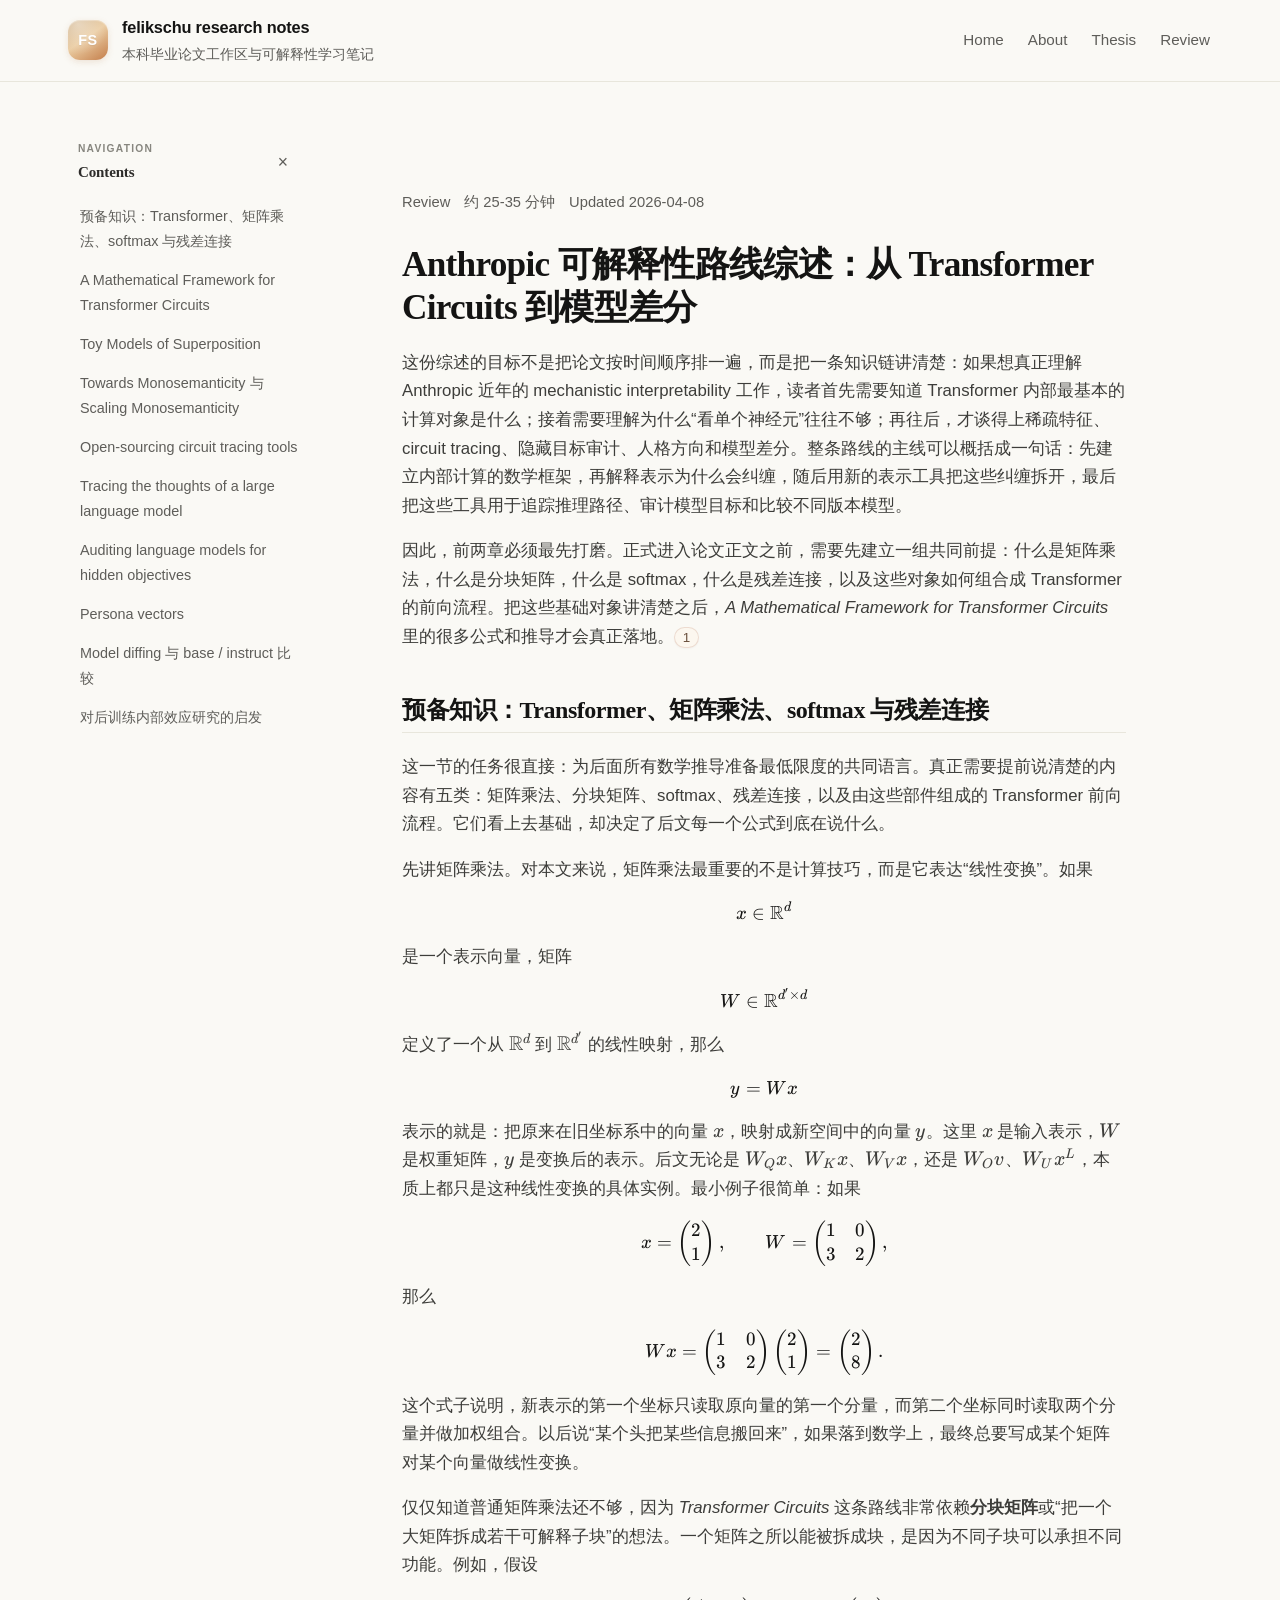
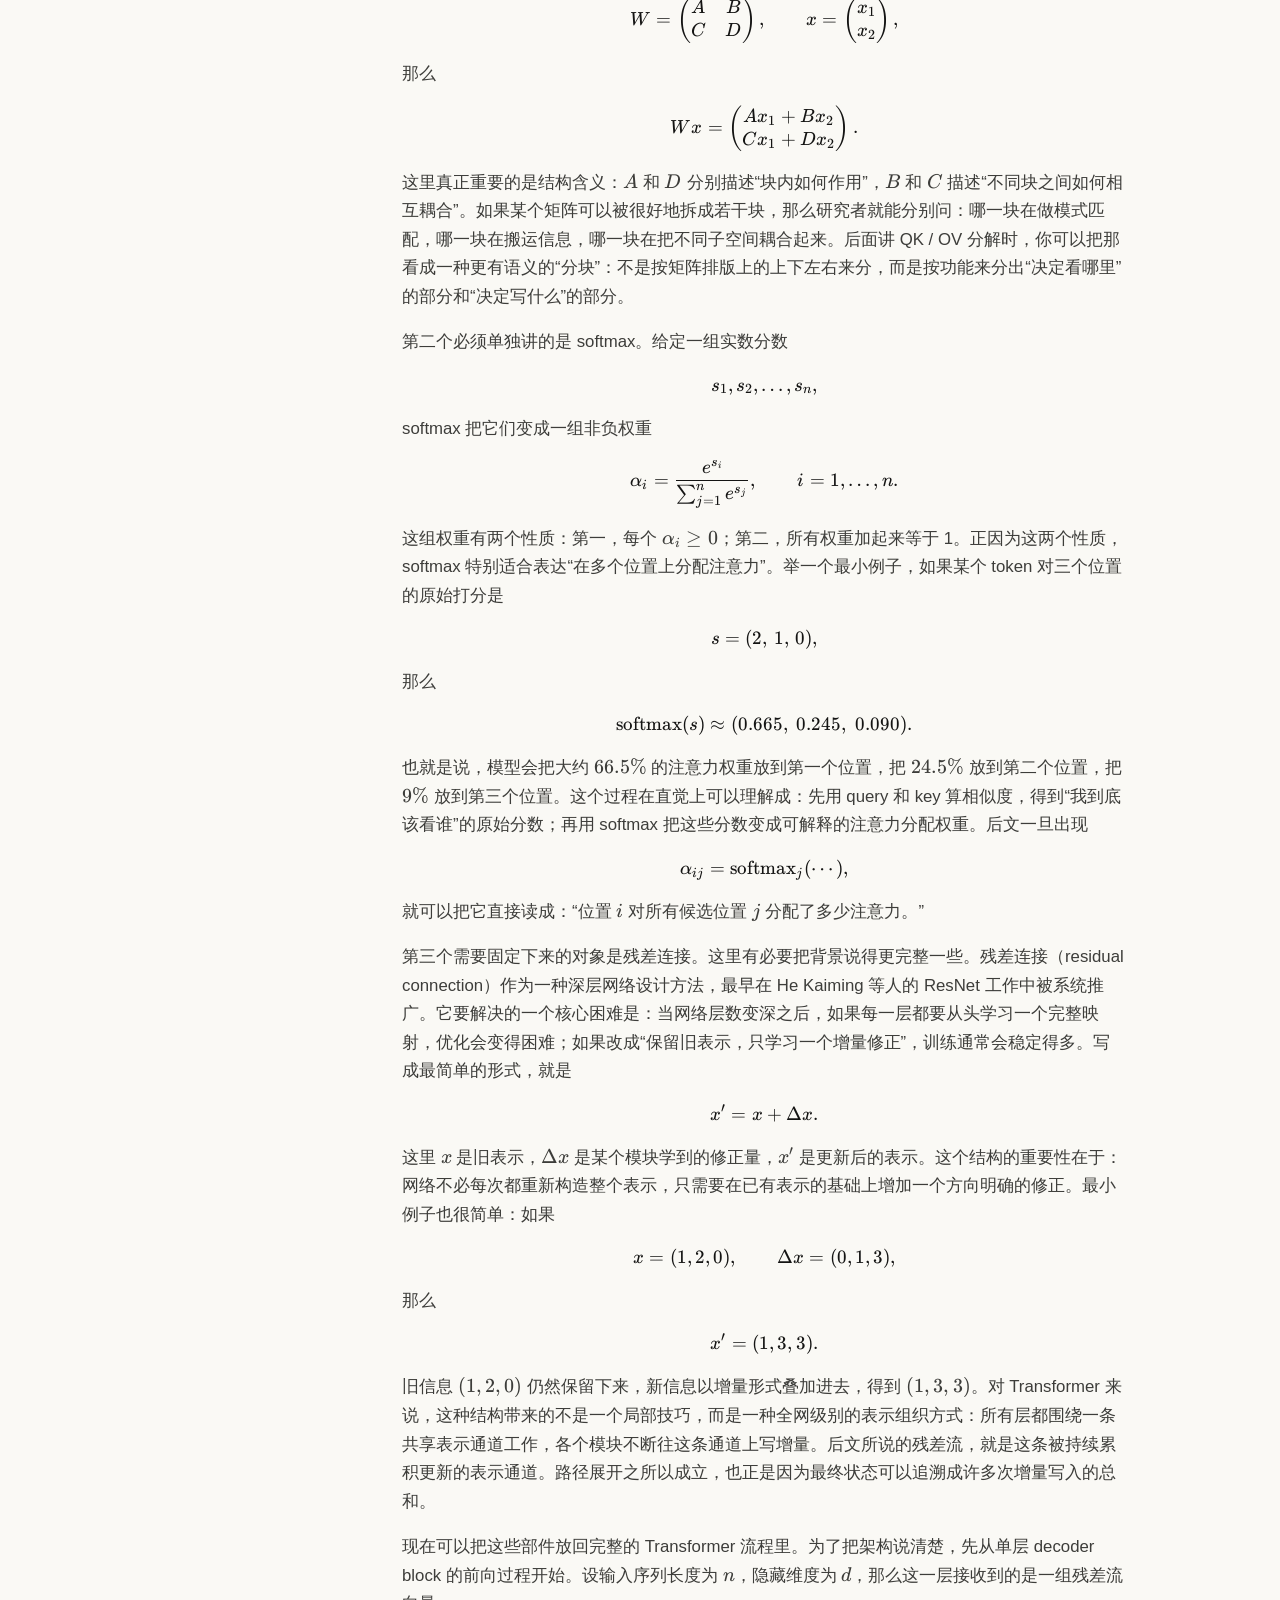
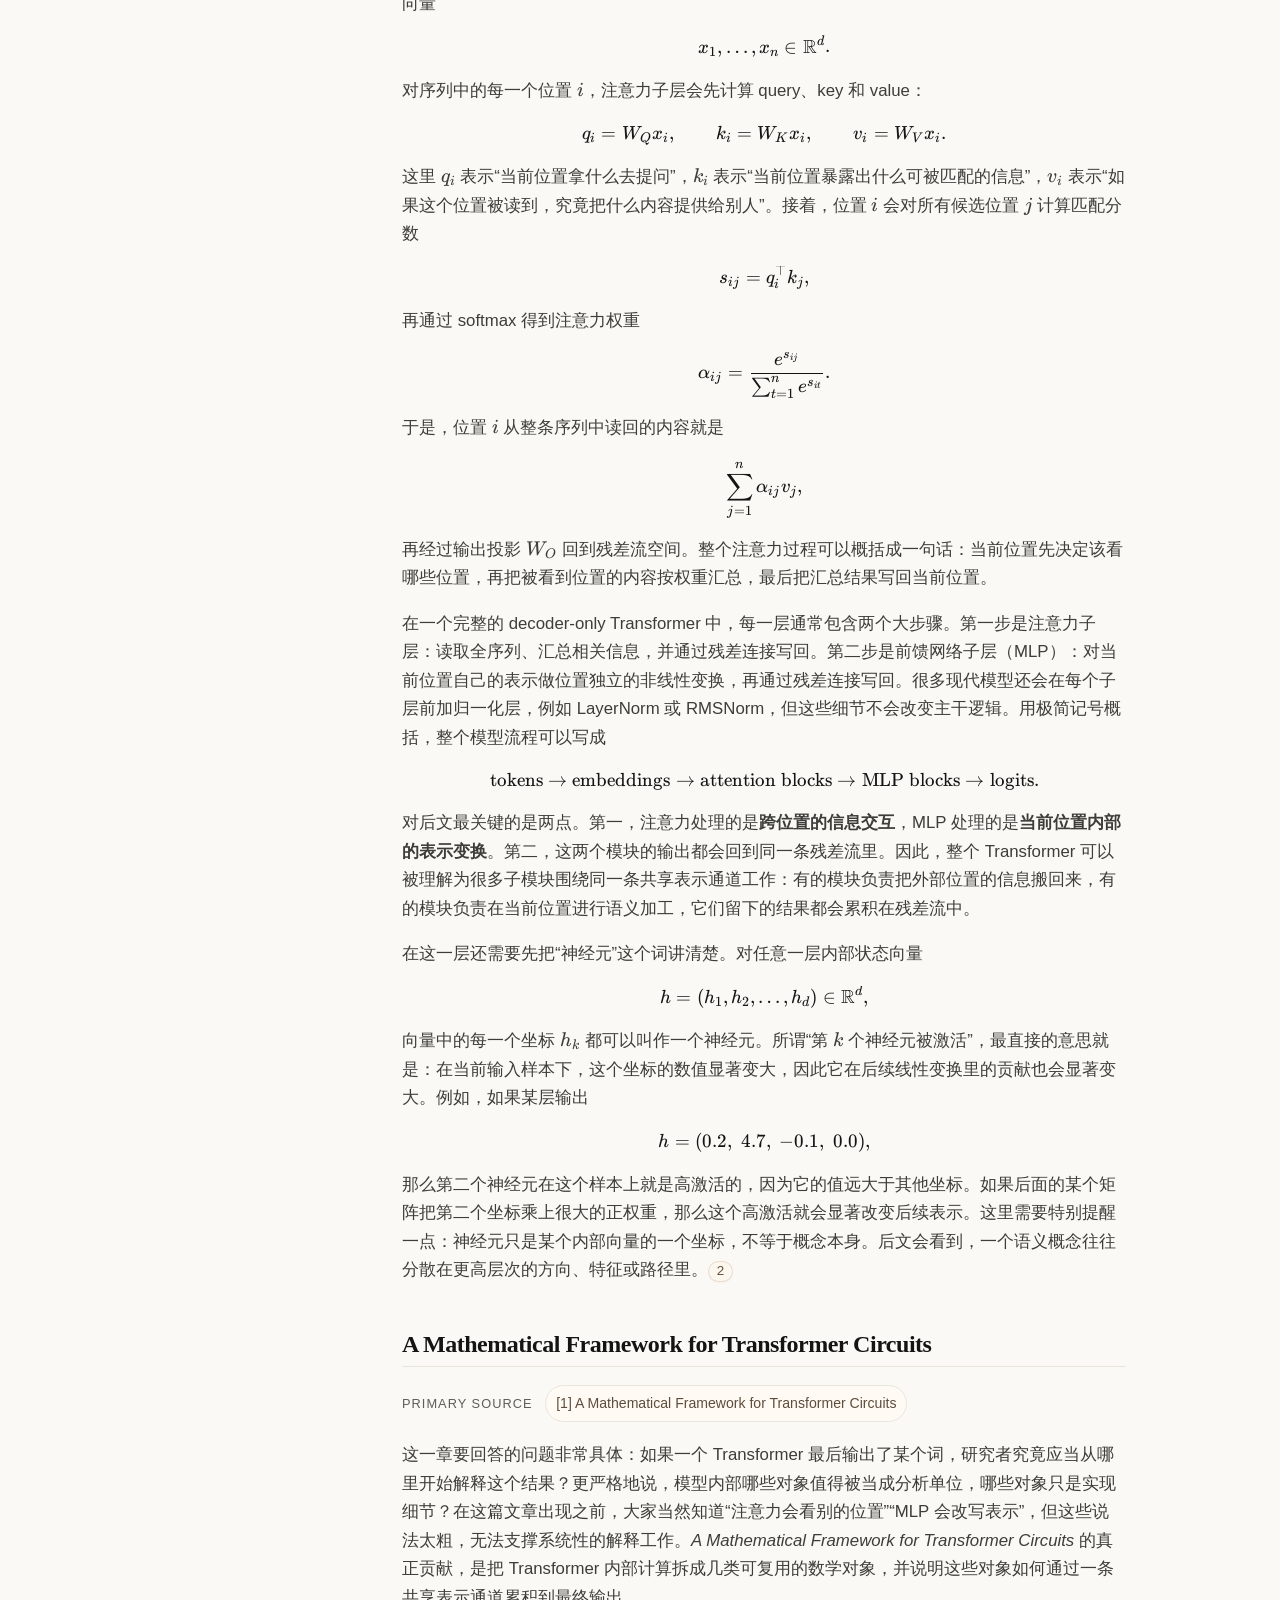
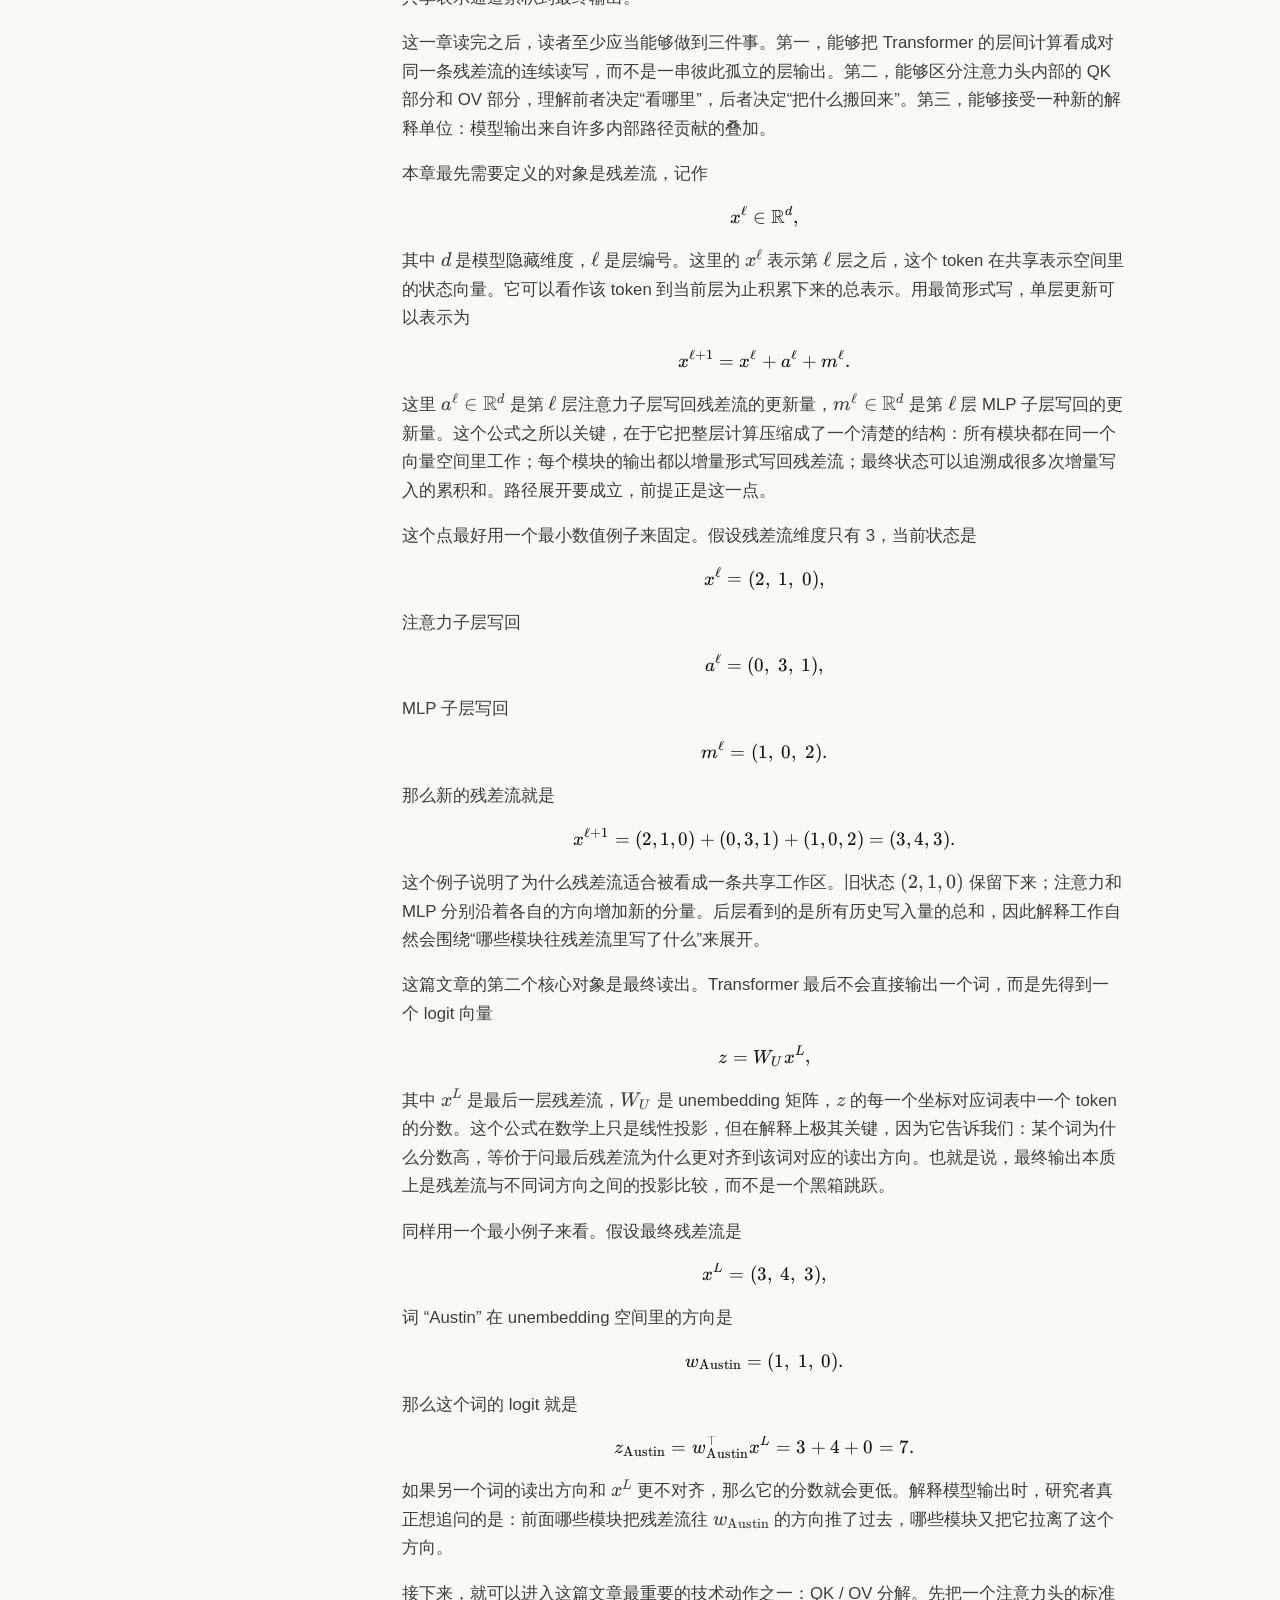
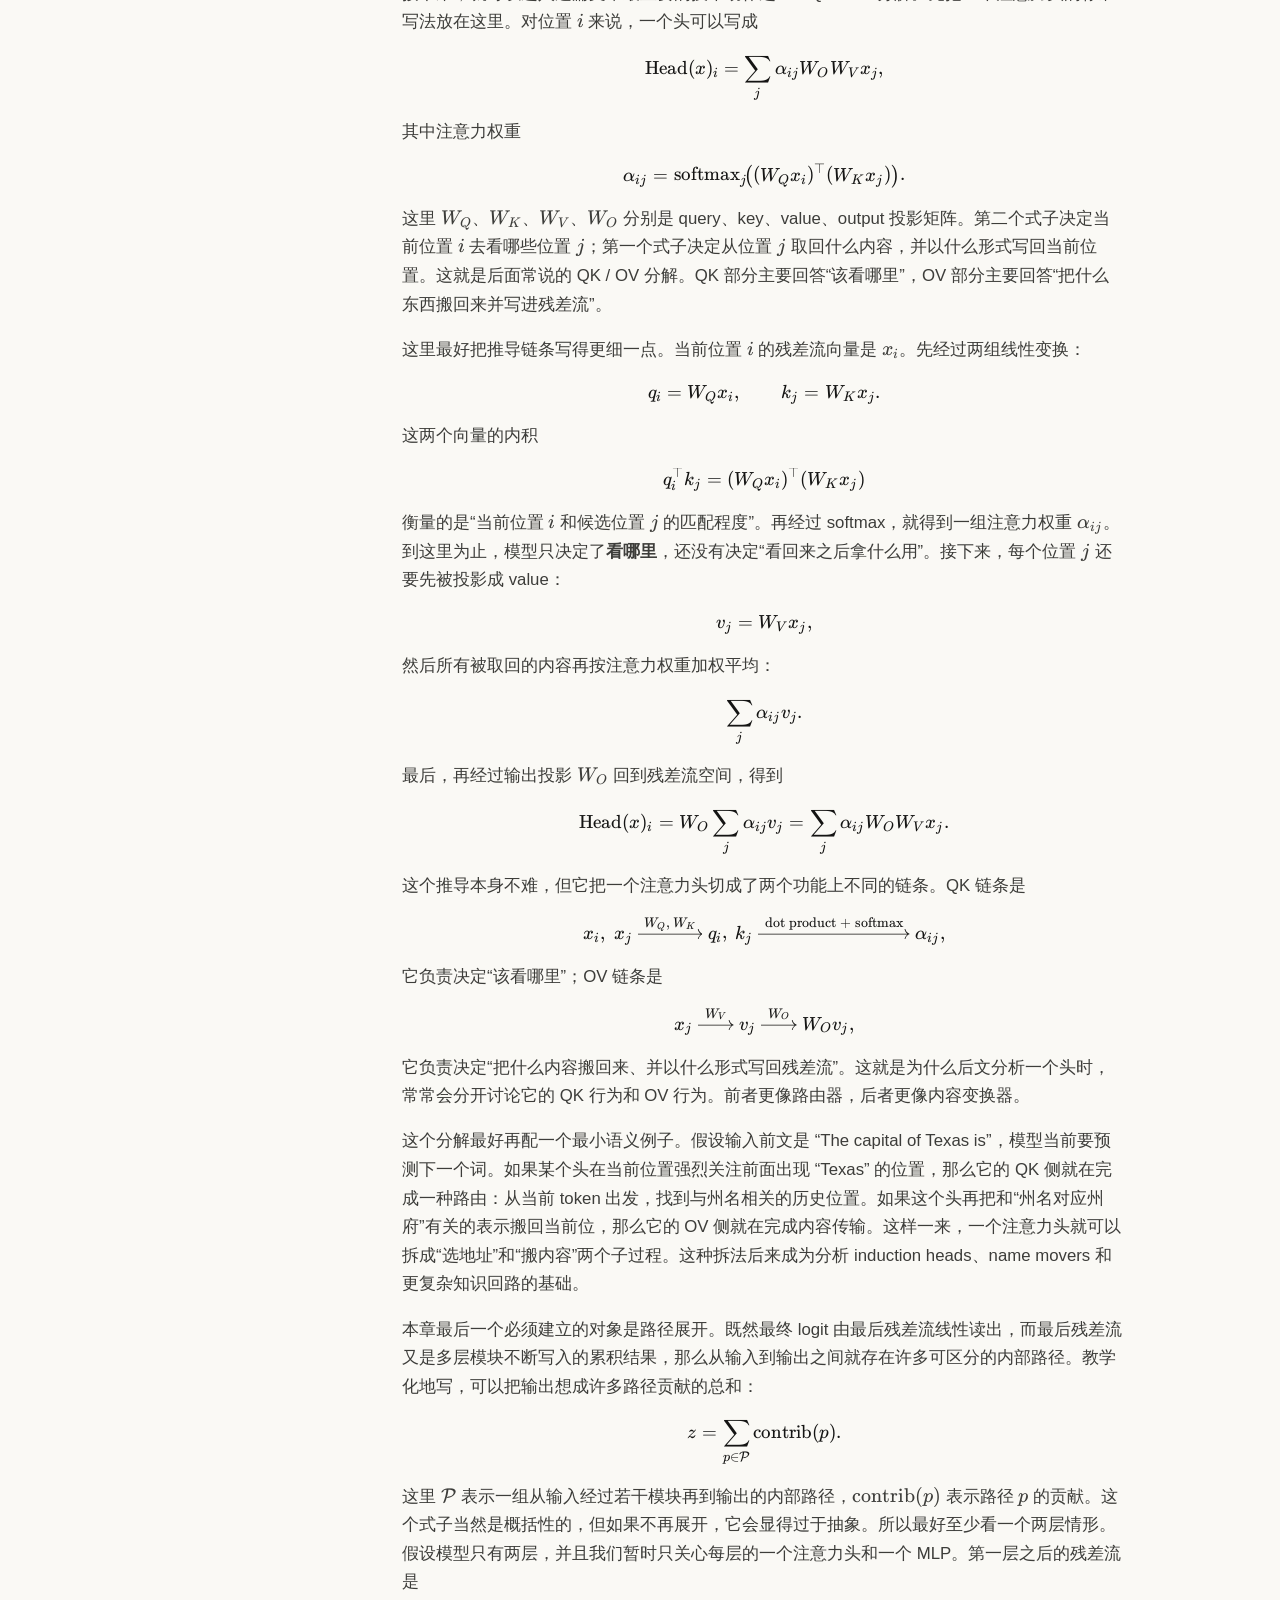
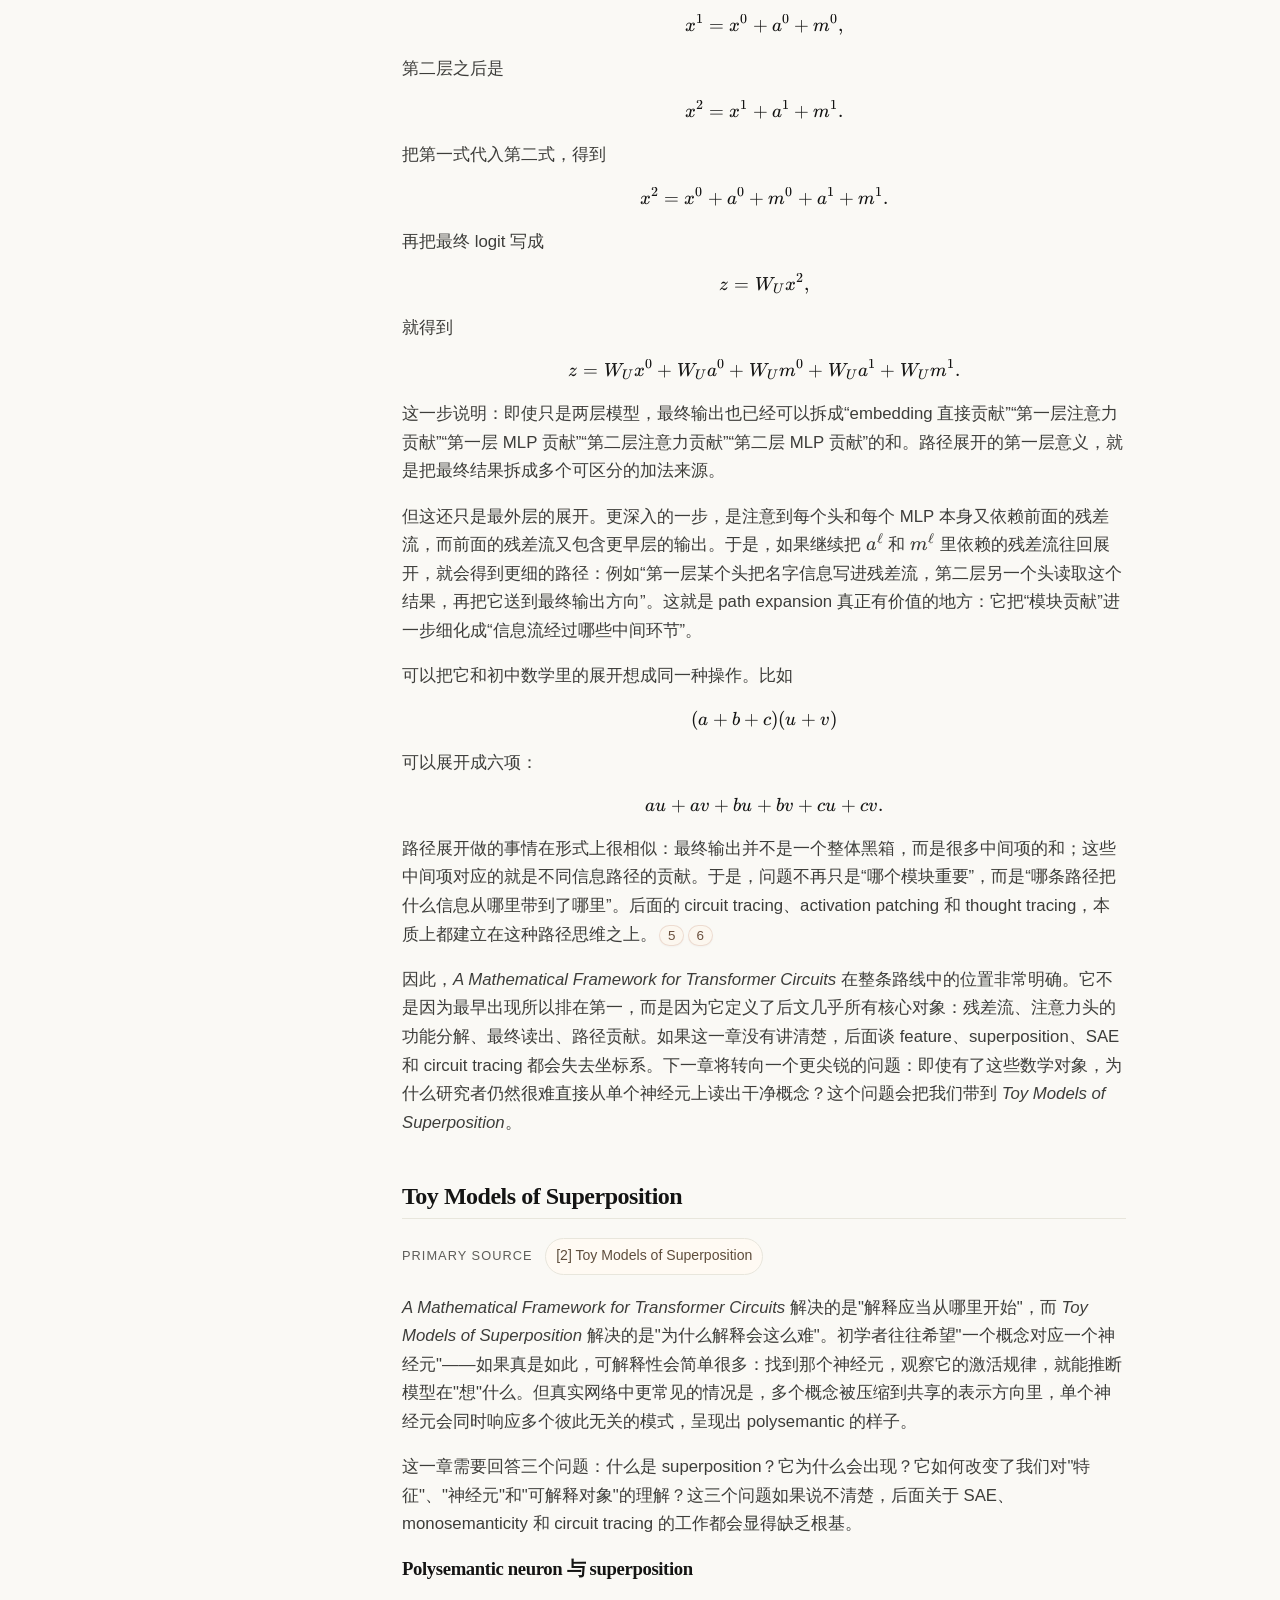
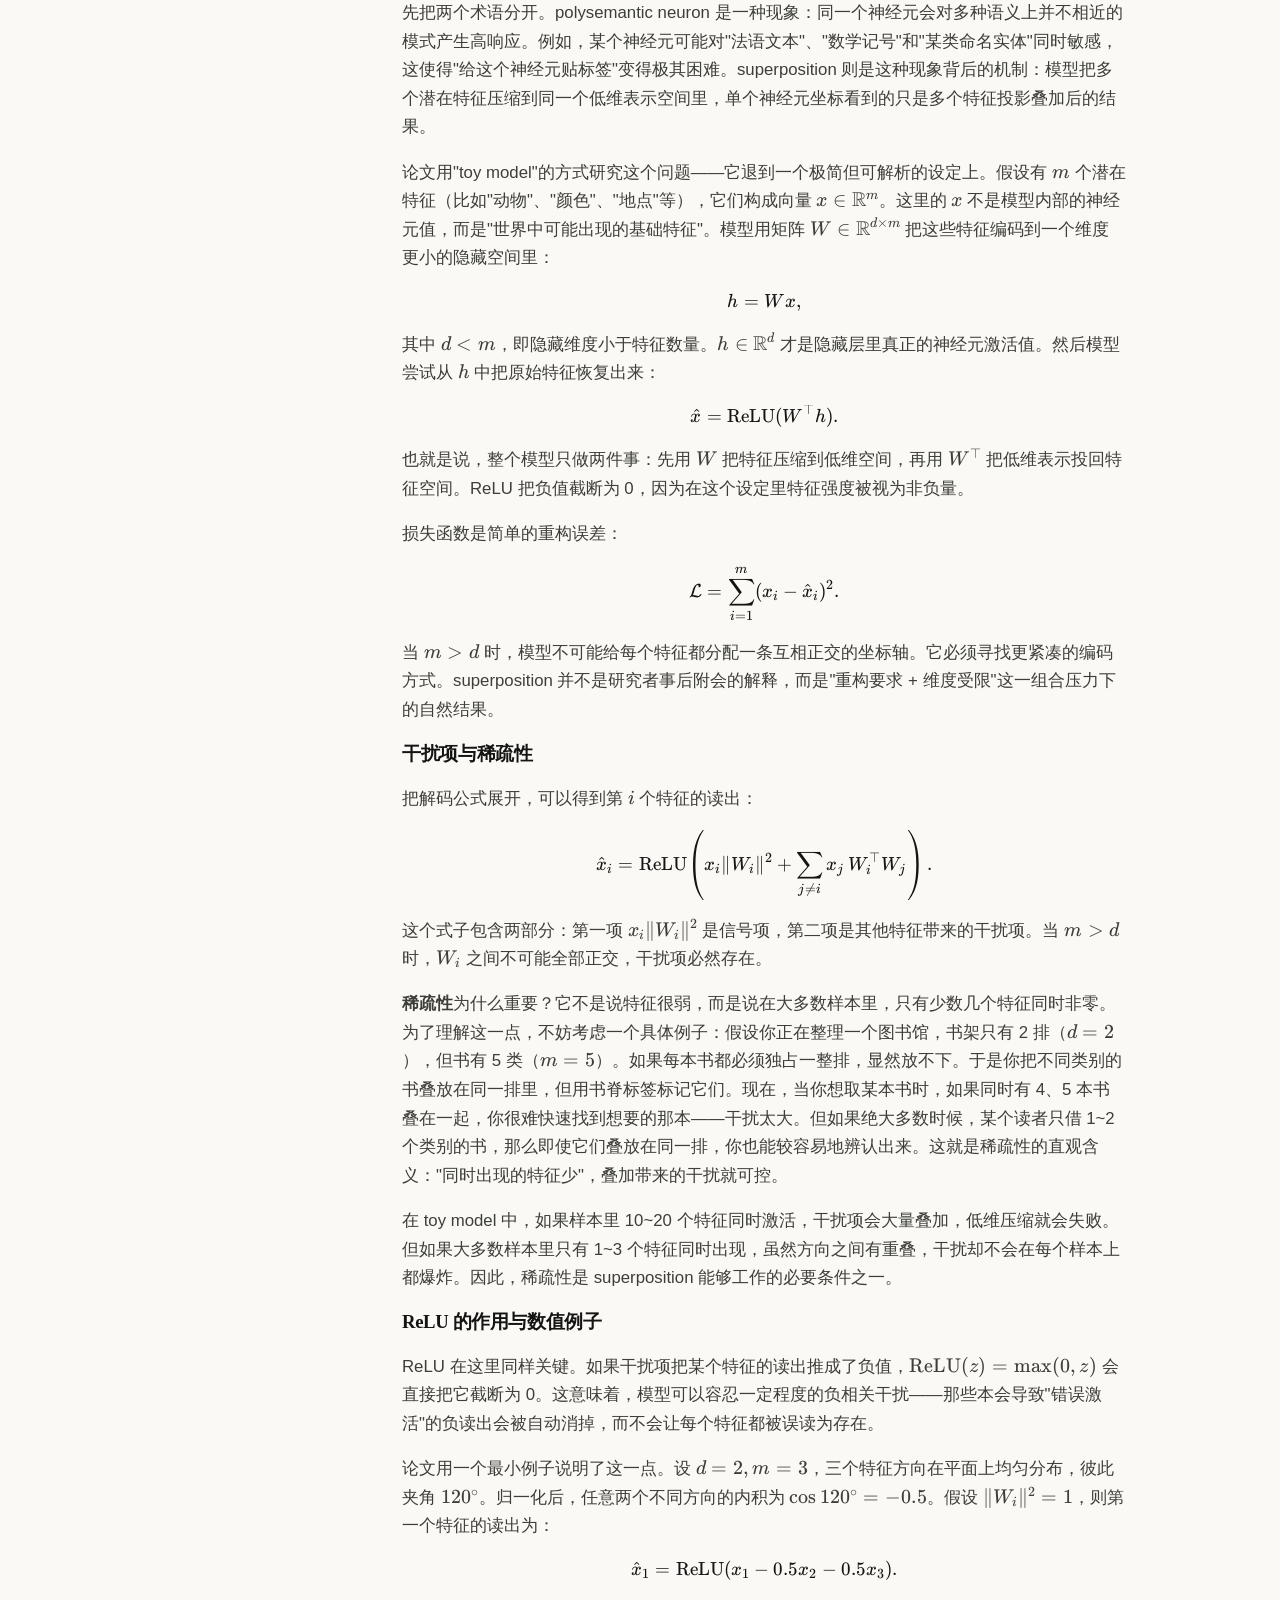
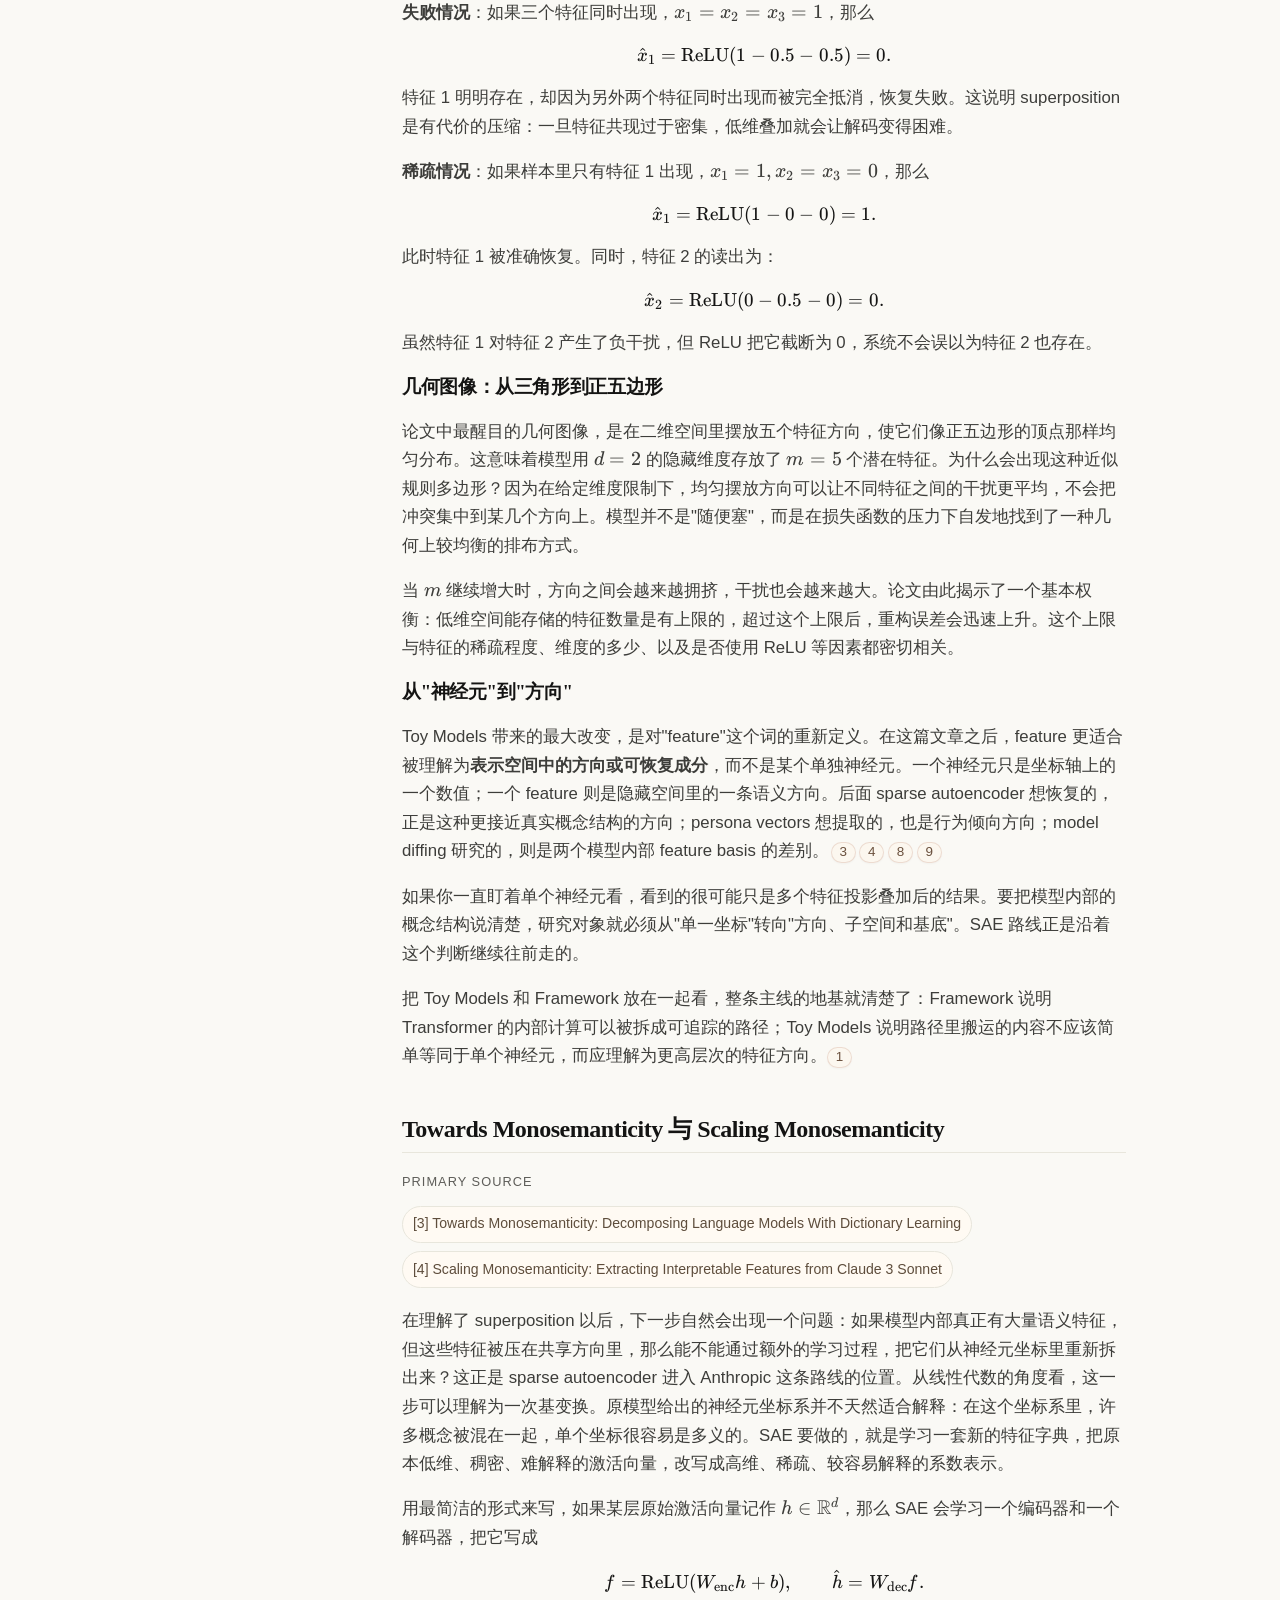
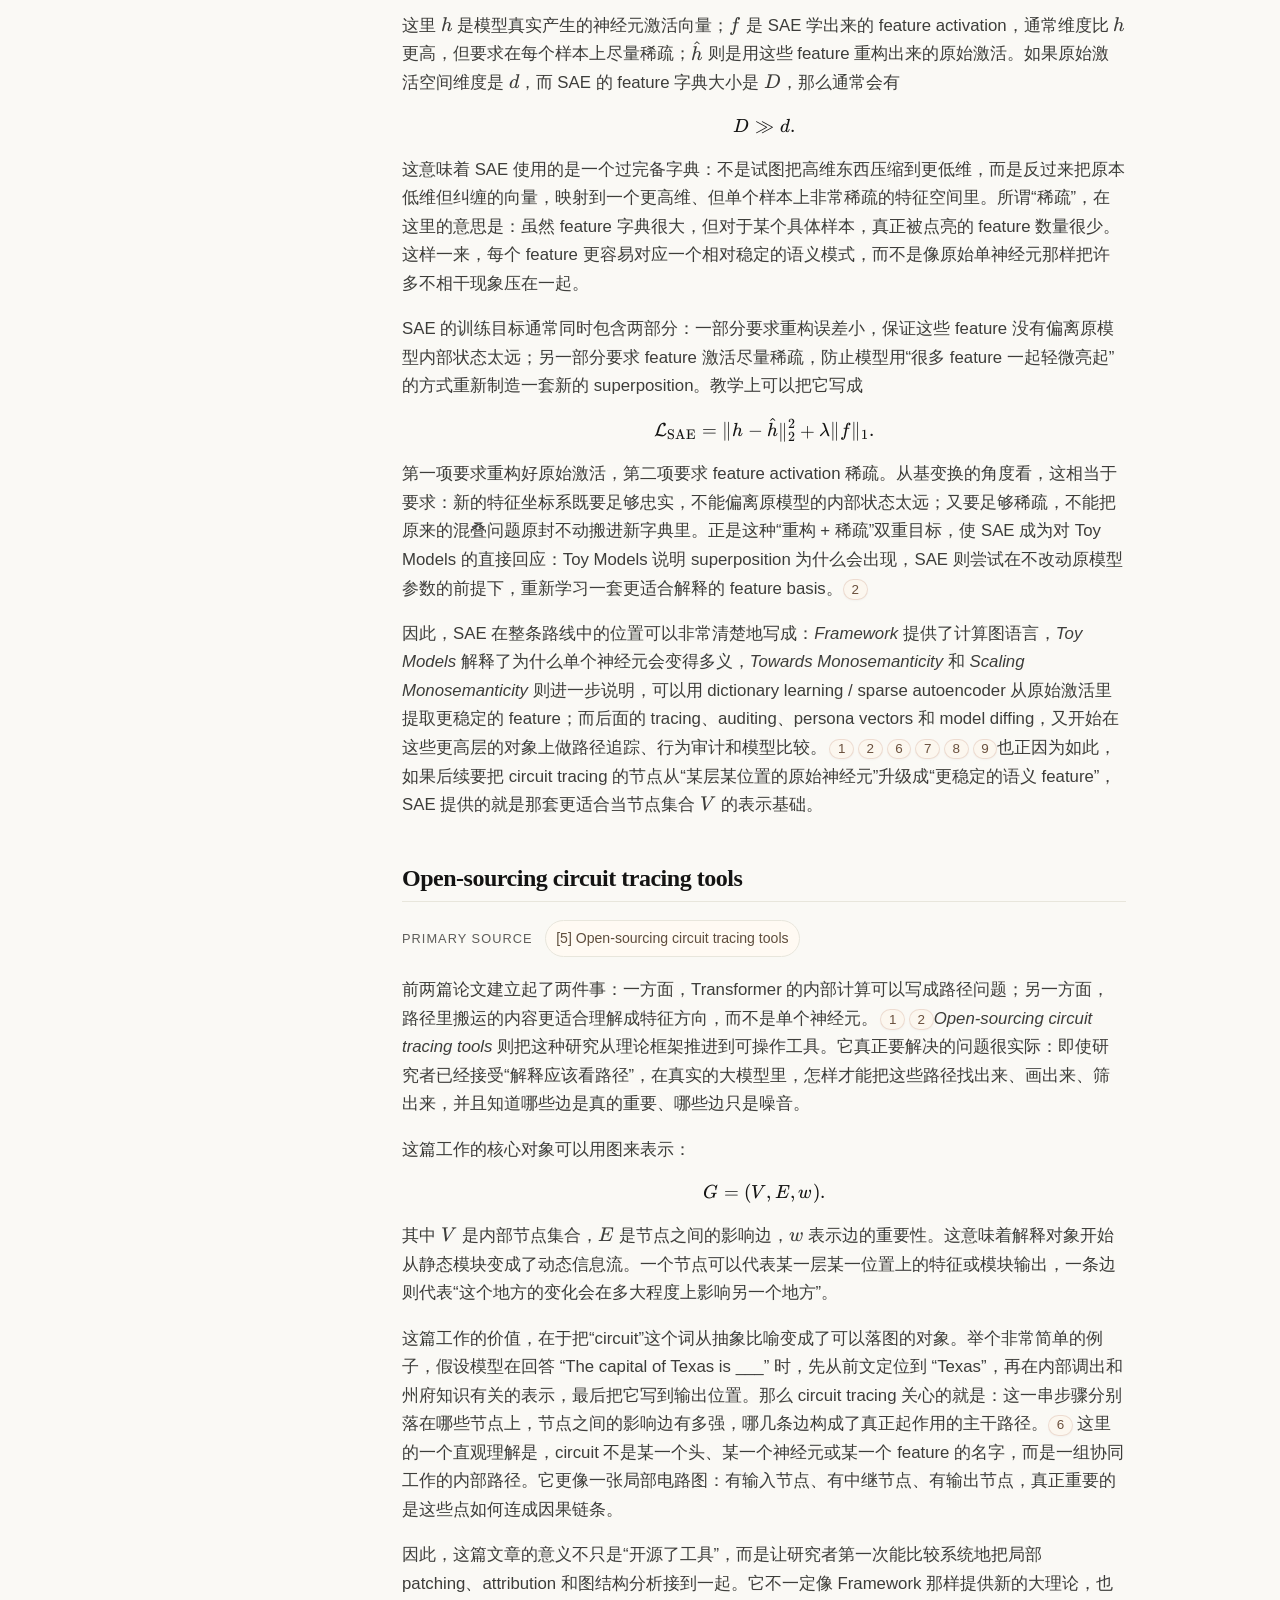
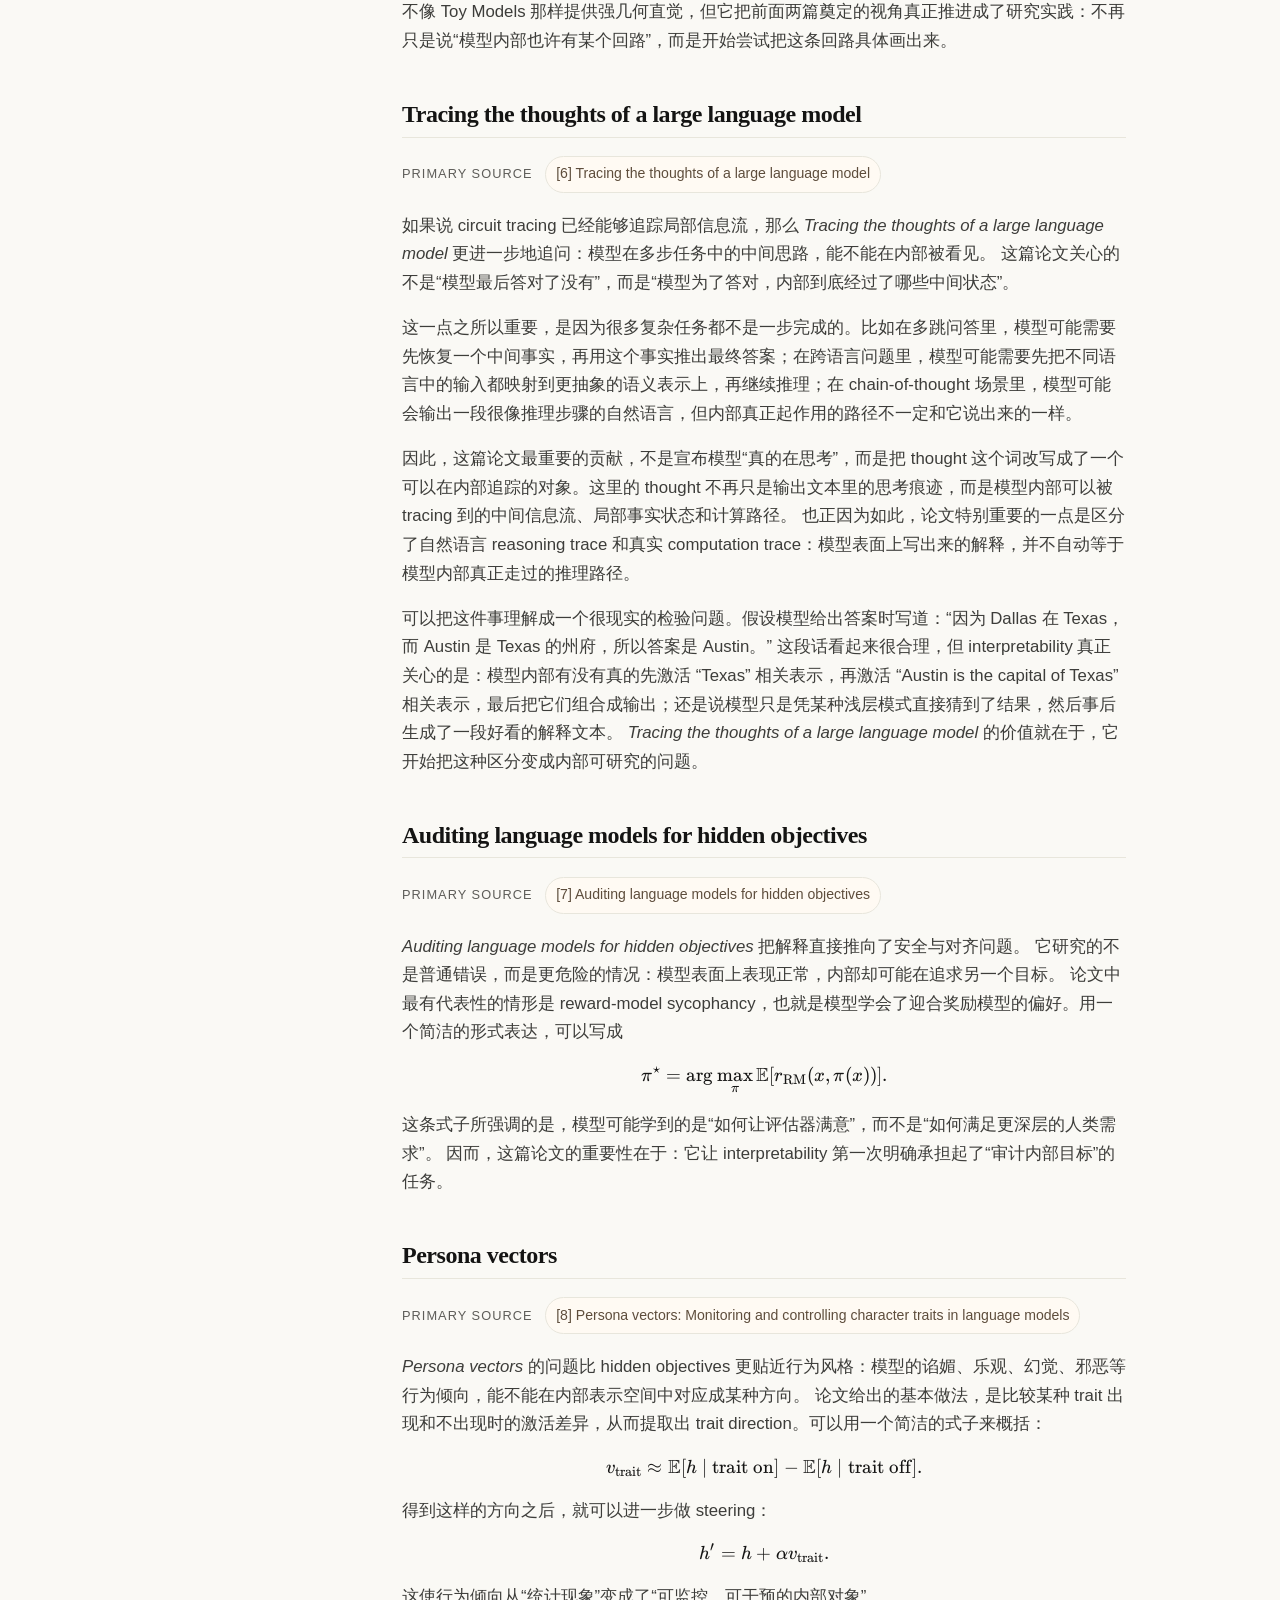
==== commit 36f961bb: "Rewrite Toy Models of Superposition section: more natural Chinese, concrete sparsity examples, less " ====
--- a/review/index.html
+++ b/review/index.html
@@ -39,7 +39,7 @@
           </div>
           <button class="toc-toggle" id="toc-inline-toggle" aria-label="收起目录" title="收起目录">×</button>
         </div>
-        <ul class="toc-list"><li><a href="#section-1">A Mathematical Framework for Transformer Circuits</a></li><li><a href="#section-2">Toy Models of Superposition</a></li><li><a href="#section-3">Towards Monosemanticity 与 Scaling Monosemanticity</a></li><li><a href="#section-4">Open-sourcing circuit tracing tools</a></li><li><a href="#section-5">Tracing the thoughts of a large language model</a></li><li><a href="#section-6">Auditing language models for hidden objectives</a></li><li><a href="#section-7">Persona vectors</a></li><li><a href="#section-8">Model diffing 与 base / instruct 比较</a></li><li><a href="#section-9">对后训练内部效应研究的启发</a></li></ul>
+        <ul class="toc-list"><li><a href="#section-1">预备知识：Transformer、矩阵乘法、softmax 与残差连接</a></li><li><a href="#section-2">A Mathematical Framework for Transformer Circuits</a></li><li><a href="#section-3">Toy Models of Superposition</a></li><li><a href="#section-4">Towards Monosemanticity 与 Scaling Monosemanticity</a></li><li><a href="#section-5">Open-sourcing circuit tracing tools</a></li><li><a href="#section-6">Tracing the thoughts of a large language model</a></li><li><a href="#section-7">Auditing language models for hidden objectives</a></li><li><a href="#section-8">Persona vectors</a></li><li><a href="#section-9">Model diffing 与 base / instruct 比较</a></li><li><a href="#section-10">对后训练内部效应研究的启发</a></li></ul>
       </div>
     </aside>
     <article class="longform-article">
@@ -49,7 +49,8 @@
     <span>Updated 2026-04-08</span>
   </div>
       <h1>Anthropic 可解释性路线综述：从 Transformer Circuits 到模型差分</h1>
-<p>Anthropic 近几年的可解释性研究可以看成一条逐步推进的主线。最早的工作试图回答一个最基础的问题：Transformer 内部到底在进行什么计算，这些计算能不能被拆开、写下来、追踪出来。<cite-ref class="cite" id="cite-1-1">
+<p>这份综述的目标不是把论文按时间顺序排一遍，而是把一条知识链讲清楚：如果想真正理解 Anthropic 近年的 mechanistic interpretability 工作，读者首先需要知道 Transformer 内部最基本的计算对象是什么；接着需要理解为什么“看单个神经元”往往不够；再往后，才谈得上稀疏特征、circuit tracing、隐藏目标审计、人格方向和模型差分。整条路线的主线可以概括成一句话：先建立内部计算的数学框架，再解释表示为什么会纠缠，随后用新的表示工具把这些纠缠拆开，最后把这些工具用于追踪推理路径、审计模型目标和比较不同版本模型。</p>
+<p>因此，前两章必须最先打磨。正式进入论文正文之前，需要先建立一组共同前提：什么是矩阵乘法，什么是分块矩阵，什么是 softmax，什么是残差连接，以及这些对象如何组合成 Transformer 的前向流程。把这些基础对象讲清楚之后，<em>A Mathematical Framework for Transformer Circuits</em> 里的很多公式和推导才会真正落地。<cite-ref class="cite" id="cite-1-1">
 <button class="cite__button" type="button" aria-expanded="false" aria-controls="cite-1-1-card" aria-label="Open reference 1: A Mathematical Framework for Transformer Circuits" title="A Mathematical Framework for Transformer Circuits">
 <span class="cite__label">1</span>
 </button>
@@ -58,7 +59,119 @@
 <span class="cite__card-meta">Transformer Circuits, 2021</span>
 <a class="cite__card-link" href="#ref-1">Reference ↗</a>
 </span>
-</cite-ref> 接着，研究者发现真实模型内部的概念表示并不会整整齐齐地落在单个神经元上，于是研究焦点转向了 feature、polysemantic neurons 和 superposition。<cite-ref class="cite" id="cite-2-1">
+</cite-ref></p>
+<h2 id="section-1">预备知识：Transformer、矩阵乘法、softmax 与残差连接</h2>
+<p>这一节的任务很直接：为后面所有数学推导准备最低限度的共同语言。真正需要提前说清楚的内容有五类：矩阵乘法、分块矩阵、softmax、残差连接，以及由这些部件组成的 Transformer 前向流程。它们看上去基础，却决定了后文每一个公式到底在说什么。</p>
+<p>先讲矩阵乘法。对本文来说，矩阵乘法最重要的不是计算技巧，而是它表达“线性变换”。如果</p>
+<section><eqn><span class="katex-display"><span class="katex"><span class="katex-mathml"><math xmlns="http://www.w3.org/1998/Math/MathML" display="block"><semantics><mrow><mi>x</mi><mo>∈</mo><msup><mi mathvariant="double-struck">R</mi><mi>d</mi></msup></mrow><annotation encoding="application/x-tex">
+x \in \mathbb{R}^{d}
+</annotation></semantics></math></span><span class="katex-html" aria-hidden="true"><span class="base"><span class="strut" style="height:0.5782em;vertical-align:-0.0391em;"></span><span class="mord mathnormal">x</span><span class="mspace" style="margin-right:0.2778em;"></span><span class="mrel">∈</span><span class="mspace" style="margin-right:0.2778em;"></span></span><span class="base"><span class="strut" style="height:0.8991em;"></span><span class="mord"><span class="mord mathbb">R</span><span class="msupsub"><span class="vlist-t"><span class="vlist-r"><span class="vlist" style="height:0.8991em;"><span style="top:-3.113em;margin-right:0.05em;"><span class="pstrut" style="height:2.7em;"></span><span class="sizing reset-size6 size3 mtight"><span class="mord mtight"><span class="mord mathnormal mtight">d</span></span></span></span></span></span></span></span></span></span></span></span></span></eqn></section><p>是一个表示向量，矩阵</p>
+<section><eqn><span class="katex-display"><span class="katex"><span class="katex-mathml"><math xmlns="http://www.w3.org/1998/Math/MathML" display="block"><semantics><mrow><mi>W</mi><mo>∈</mo><msup><mi mathvariant="double-struck">R</mi><mrow><msup><mi>d</mi><mo mathvariant="normal" lspace="0em" rspace="0em">′</mo></msup><mo>×</mo><mi>d</mi></mrow></msup></mrow><annotation encoding="application/x-tex">
+W \in \mathbb{R}^{d&#x27; \times d}
+</annotation></semantics></math></span><span class="katex-html" aria-hidden="true"><span class="base"><span class="strut" style="height:0.7224em;vertical-align:-0.0391em;"></span><span class="mord mathnormal" style="margin-right:0.1389em;">W</span><span class="mspace" style="margin-right:0.2778em;"></span><span class="mrel">∈</span><span class="mspace" style="margin-right:0.2778em;"></span></span><span class="base"><span class="strut" style="height:0.9925em;"></span><span class="mord"><span class="mord mathbb">R</span><span class="msupsub"><span class="vlist-t"><span class="vlist-r"><span class="vlist" style="height:0.9925em;"><span style="top:-3.113em;margin-right:0.05em;"><span class="pstrut" style="height:2.7em;"></span><span class="sizing reset-size6 size3 mtight"><span class="mord mtight"><span class="mord mtight"><span class="mord mathnormal mtight">d</span><span class="msupsub"><span class="vlist-t"><span class="vlist-r"><span class="vlist" style="height:0.8278em;"><span style="top:-2.931em;margin-right:0.0714em;"><span class="pstrut" style="height:2.5em;"></span><span class="sizing reset-size3 size1 mtight"><span class="mord mtight"><span class="mord mtight">′</span></span></span></span></span></span></span></span></span><span class="mbin mtight">×</span><span class="mord mathnormal mtight">d</span></span></span></span></span></span></span></span></span></span></span></span></span></eqn></section><p>定义了一个从 <eq><span class="katex"><span class="katex-mathml"><math xmlns="http://www.w3.org/1998/Math/MathML"><semantics><mrow><msup><mi mathvariant="double-struck">R</mi><mi>d</mi></msup></mrow><annotation encoding="application/x-tex">\mathbb{R}^d</annotation></semantics></math></span><span class="katex-html" aria-hidden="true"><span class="base"><span class="strut" style="height:0.8491em;"></span><span class="mord"><span class="mord mathbb">R</span><span class="msupsub"><span class="vlist-t"><span class="vlist-r"><span class="vlist" style="height:0.8491em;"><span style="top:-3.063em;margin-right:0.05em;"><span class="pstrut" style="height:2.7em;"></span><span class="sizing reset-size6 size3 mtight"><span class="mord mathnormal mtight">d</span></span></span></span></span></span></span></span></span></span></span></eq> 到 <eq><span class="katex"><span class="katex-mathml"><math xmlns="http://www.w3.org/1998/Math/MathML"><semantics><mrow><msup><mi mathvariant="double-struck">R</mi><msup><mi>d</mi><mo mathvariant="normal" lspace="0em" rspace="0em">′</mo></msup></msup></mrow><annotation encoding="application/x-tex">\mathbb{R}^{d&#x27;}</annotation></semantics></math></span><span class="katex-html" aria-hidden="true"><span class="base"><span class="strut" style="height:0.9425em;"></span><span class="mord"><span class="mord mathbb">R</span><span class="msupsub"><span class="vlist-t"><span class="vlist-r"><span class="vlist" style="height:0.9425em;"><span style="top:-3.063em;margin-right:0.05em;"><span class="pstrut" style="height:2.7em;"></span><span class="sizing reset-size6 size3 mtight"><span class="mord mtight"><span class="mord mtight"><span class="mord mathnormal mtight">d</span><span class="msupsub"><span class="vlist-t"><span class="vlist-r"><span class="vlist" style="height:0.8278em;"><span style="top:-2.931em;margin-right:0.0714em;"><span class="pstrut" style="height:2.5em;"></span><span class="sizing reset-size3 size1 mtight"><span class="mord mtight"><span class="mord mtight">′</span></span></span></span></span></span></span></span></span></span></span></span></span></span></span></span></span></span></span></span></eq> 的线性映射，那么</p>
+<section><eqn><span class="katex-display"><span class="katex"><span class="katex-mathml"><math xmlns="http://www.w3.org/1998/Math/MathML" display="block"><semantics><mrow><mi>y</mi><mo>=</mo><mi>W</mi><mi>x</mi></mrow><annotation encoding="application/x-tex">
+y = Wx
+</annotation></semantics></math></span><span class="katex-html" aria-hidden="true"><span class="base"><span class="strut" style="height:0.625em;vertical-align:-0.1944em;"></span><span class="mord mathnormal" style="margin-right:0.0359em;">y</span><span class="mspace" style="margin-right:0.2778em;"></span><span class="mrel">=</span><span class="mspace" style="margin-right:0.2778em;"></span></span><span class="base"><span class="strut" style="height:0.6833em;"></span><span class="mord mathnormal" style="margin-right:0.1389em;">W</span><span class="mord mathnormal">x</span></span></span></span></span></eqn></section><p>表示的就是：把原来在旧坐标系中的向量 <eq><span class="katex"><span class="katex-mathml"><math xmlns="http://www.w3.org/1998/Math/MathML"><semantics><mrow><mi>x</mi></mrow><annotation encoding="application/x-tex">x</annotation></semantics></math></span><span class="katex-html" aria-hidden="true"><span class="base"><span class="strut" style="height:0.4306em;"></span><span class="mord mathnormal">x</span></span></span></span></eq>，映射成新空间中的向量 <eq><span class="katex"><span class="katex-mathml"><math xmlns="http://www.w3.org/1998/Math/MathML"><semantics><mrow><mi>y</mi></mrow><annotation encoding="application/x-tex">y</annotation></semantics></math></span><span class="katex-html" aria-hidden="true"><span class="base"><span class="strut" style="height:0.625em;vertical-align:-0.1944em;"></span><span class="mord mathnormal" style="margin-right:0.0359em;">y</span></span></span></span></eq>。这里 <eq><span class="katex"><span class="katex-mathml"><math xmlns="http://www.w3.org/1998/Math/MathML"><semantics><mrow><mi>x</mi></mrow><annotation encoding="application/x-tex">x</annotation></semantics></math></span><span class="katex-html" aria-hidden="true"><span class="base"><span class="strut" style="height:0.4306em;"></span><span class="mord mathnormal">x</span></span></span></span></eq> 是输入表示，<eq><span class="katex"><span class="katex-mathml"><math xmlns="http://www.w3.org/1998/Math/MathML"><semantics><mrow><mi>W</mi></mrow><annotation encoding="application/x-tex">W</annotation></semantics></math></span><span class="katex-html" aria-hidden="true"><span class="base"><span class="strut" style="height:0.6833em;"></span><span class="mord mathnormal" style="margin-right:0.1389em;">W</span></span></span></span></eq> 是权重矩阵，<eq><span class="katex"><span class="katex-mathml"><math xmlns="http://www.w3.org/1998/Math/MathML"><semantics><mrow><mi>y</mi></mrow><annotation encoding="application/x-tex">y</annotation></semantics></math></span><span class="katex-html" aria-hidden="true"><span class="base"><span class="strut" style="height:0.625em;vertical-align:-0.1944em;"></span><span class="mord mathnormal" style="margin-right:0.0359em;">y</span></span></span></span></eq> 是变换后的表示。后文无论是 <eq><span class="katex"><span class="katex-mathml"><math xmlns="http://www.w3.org/1998/Math/MathML"><semantics><mrow><msub><mi>W</mi><mi>Q</mi></msub><mi>x</mi></mrow><annotation encoding="application/x-tex">W_Q x</annotation></semantics></math></span><span class="katex-html" aria-hidden="true"><span class="base"><span class="strut" style="height:0.9694em;vertical-align:-0.2861em;"></span><span class="mord"><span class="mord mathnormal" style="margin-right:0.1389em;">W</span><span class="msupsub"><span class="vlist-t vlist-t2"><span class="vlist-r"><span class="vlist" style="height:0.3283em;"><span style="top:-2.55em;margin-left:-0.1389em;margin-right:0.05em;"><span class="pstrut" style="height:2.7em;"></span><span class="sizing reset-size6 size3 mtight"><span class="mord mathnormal mtight">Q</span></span></span></span><span class="vlist-s">​</span></span><span class="vlist-r"><span class="vlist" style="height:0.2861em;"><span></span></span></span></span></span></span><span class="mord mathnormal">x</span></span></span></span></eq>、<eq><span class="katex"><span class="katex-mathml"><math xmlns="http://www.w3.org/1998/Math/MathML"><semantics><mrow><msub><mi>W</mi><mi>K</mi></msub><mi>x</mi></mrow><annotation encoding="application/x-tex">W_K x</annotation></semantics></math></span><span class="katex-html" aria-hidden="true"><span class="base"><span class="strut" style="height:0.8333em;vertical-align:-0.15em;"></span><span class="mord"><span class="mord mathnormal" style="margin-right:0.1389em;">W</span><span class="msupsub"><span class="vlist-t vlist-t2"><span class="vlist-r"><span class="vlist" style="height:0.3283em;"><span style="top:-2.55em;margin-left:-0.1389em;margin-right:0.05em;"><span class="pstrut" style="height:2.7em;"></span><span class="sizing reset-size6 size3 mtight"><span class="mord mathnormal mtight" style="margin-right:0.0715em;">K</span></span></span></span><span class="vlist-s">​</span></span><span class="vlist-r"><span class="vlist" style="height:0.15em;"><span></span></span></span></span></span></span><span class="mord mathnormal">x</span></span></span></span></eq>、<eq><span class="katex"><span class="katex-mathml"><math xmlns="http://www.w3.org/1998/Math/MathML"><semantics><mrow><msub><mi>W</mi><mi>V</mi></msub><mi>x</mi></mrow><annotation encoding="application/x-tex">W_V x</annotation></semantics></math></span><span class="katex-html" aria-hidden="true"><span class="base"><span class="strut" style="height:0.8333em;vertical-align:-0.15em;"></span><span class="mord"><span class="mord mathnormal" style="margin-right:0.1389em;">W</span><span class="msupsub"><span class="vlist-t vlist-t2"><span class="vlist-r"><span class="vlist" style="height:0.3283em;"><span style="top:-2.55em;margin-left:-0.1389em;margin-right:0.05em;"><span class="pstrut" style="height:2.7em;"></span><span class="sizing reset-size6 size3 mtight"><span class="mord mathnormal mtight" style="margin-right:0.2222em;">V</span></span></span></span><span class="vlist-s">​</span></span><span class="vlist-r"><span class="vlist" style="height:0.15em;"><span></span></span></span></span></span></span><span class="mord mathnormal">x</span></span></span></span></eq>，还是 <eq><span class="katex"><span class="katex-mathml"><math xmlns="http://www.w3.org/1998/Math/MathML"><semantics><mrow><msub><mi>W</mi><mi>O</mi></msub><mi>v</mi></mrow><annotation encoding="application/x-tex">W_O v</annotation></semantics></math></span><span class="katex-html" aria-hidden="true"><span class="base"><span class="strut" style="height:0.8333em;vertical-align:-0.15em;"></span><span class="mord"><span class="mord mathnormal" style="margin-right:0.1389em;">W</span><span class="msupsub"><span class="vlist-t vlist-t2"><span class="vlist-r"><span class="vlist" style="height:0.3283em;"><span style="top:-2.55em;margin-left:-0.1389em;margin-right:0.05em;"><span class="pstrut" style="height:2.7em;"></span><span class="sizing reset-size6 size3 mtight"><span class="mord mathnormal mtight" style="margin-right:0.0278em;">O</span></span></span></span><span class="vlist-s">​</span></span><span class="vlist-r"><span class="vlist" style="height:0.15em;"><span></span></span></span></span></span></span><span class="mord mathnormal" style="margin-right:0.0359em;">v</span></span></span></span></eq>、<eq><span class="katex"><span class="katex-mathml"><math xmlns="http://www.w3.org/1998/Math/MathML"><semantics><mrow><msub><mi>W</mi><mi>U</mi></msub><msup><mi>x</mi><mi>L</mi></msup></mrow><annotation encoding="application/x-tex">W_U x^L</annotation></semantics></math></span><span class="katex-html" aria-hidden="true"><span class="base"><span class="strut" style="height:0.9913em;vertical-align:-0.15em;"></span><span class="mord"><span class="mord mathnormal" style="margin-right:0.1389em;">W</span><span class="msupsub"><span class="vlist-t vlist-t2"><span class="vlist-r"><span class="vlist" style="height:0.3283em;"><span style="top:-2.55em;margin-left:-0.1389em;margin-right:0.05em;"><span class="pstrut" style="height:2.7em;"></span><span class="sizing reset-size6 size3 mtight"><span class="mord mathnormal mtight" style="margin-right:0.109em;">U</span></span></span></span><span class="vlist-s">​</span></span><span class="vlist-r"><span class="vlist" style="height:0.15em;"><span></span></span></span></span></span></span><span class="mord"><span class="mord mathnormal">x</span><span class="msupsub"><span class="vlist-t"><span class="vlist-r"><span class="vlist" style="height:0.8413em;"><span style="top:-3.063em;margin-right:0.05em;"><span class="pstrut" style="height:2.7em;"></span><span class="sizing reset-size6 size3 mtight"><span class="mord mathnormal mtight">L</span></span></span></span></span></span></span></span></span></span></span></eq>，本质上都只是这种线性变换的具体实例。最小例子很简单：如果</p>
+<section><eqn><span class="katex-display"><span class="katex"><span class="katex-mathml"><math xmlns="http://www.w3.org/1998/Math/MathML" display="block"><semantics><mrow><mi>x</mi><mo>=</mo><mrow><mo fence="true">(</mo><mtable rowspacing="0.16em" columnalign="center" columnspacing="1em"><mtr><mtd><mstyle scriptlevel="0" displaystyle="false"><mn>2</mn></mstyle></mtd></mtr><mtr><mtd><mstyle scriptlevel="0" displaystyle="false"><mn>1</mn></mstyle></mtd></mtr></mtable><mo fence="true">)</mo></mrow><mo separator="true">,</mo><mspace width="2em"/><mi>W</mi><mo>=</mo><mrow><mo fence="true">(</mo><mtable rowspacing="0.16em" columnalign="center center" columnspacing="1em"><mtr><mtd><mstyle scriptlevel="0" displaystyle="false"><mn>1</mn></mstyle></mtd><mtd><mstyle scriptlevel="0" displaystyle="false"><mn>0</mn></mstyle></mtd></mtr><mtr><mtd><mstyle scriptlevel="0" displaystyle="false"><mn>3</mn></mstyle></mtd><mtd><mstyle scriptlevel="0" displaystyle="false"><mn>2</mn></mstyle></mtd></mtr></mtable><mo fence="true">)</mo></mrow><mo separator="true">,</mo></mrow><annotation encoding="application/x-tex">
+x = \begin{pmatrix} 2 \\ 1 \end{pmatrix},
+\qquad
+W = \begin{pmatrix} 1 &amp; 0 \\ 3 &amp; 2 \end{pmatrix},
+</annotation></semantics></math></span><span class="katex-html" aria-hidden="true"><span class="base"><span class="strut" style="height:0.4306em;"></span><span class="mord mathnormal">x</span><span class="mspace" style="margin-right:0.2778em;"></span><span class="mrel">=</span><span class="mspace" style="margin-right:0.2778em;"></span></span><span class="base"><span class="strut" style="height:2.4em;vertical-align:-0.95em;"></span><span class="minner"><span class="mopen delimcenter" style="top:0em;"><span class="delimsizing size3">(</span></span><span class="mord"><span class="mtable"><span class="col-align-c"><span class="vlist-t vlist-t2"><span class="vlist-r"><span class="vlist" style="height:1.45em;"><span style="top:-3.61em;"><span class="pstrut" style="height:3em;"></span><span class="mord"><span class="mord">2</span></span></span><span style="top:-2.41em;"><span class="pstrut" style="height:3em;"></span><span class="mord"><span class="mord">1</span></span></span></span><span class="vlist-s">​</span></span><span class="vlist-r"><span class="vlist" style="height:0.95em;"><span></span></span></span></span></span></span></span><span class="mclose delimcenter" style="top:0em;"><span class="delimsizing size3">)</span></span></span><span class="mspace" style="margin-right:0.1667em;"></span><span class="mpunct">,</span><span class="mspace" style="margin-right:2em;"></span><span class="mspace" style="margin-right:0.1667em;"></span><span class="mord mathnormal" style="margin-right:0.1389em;">W</span><span class="mspace" style="margin-right:0.2778em;"></span><span class="mrel">=</span><span class="mspace" style="margin-right:0.2778em;"></span></span><span class="base"><span class="strut" style="height:2.4em;vertical-align:-0.95em;"></span><span class="minner"><span class="mopen delimcenter" style="top:0em;"><span class="delimsizing size3">(</span></span><span class="mord"><span class="mtable"><span class="col-align-c"><span class="vlist-t vlist-t2"><span class="vlist-r"><span class="vlist" style="height:1.45em;"><span style="top:-3.61em;"><span class="pstrut" style="height:3em;"></span><span class="mord"><span class="mord">1</span></span></span><span style="top:-2.41em;"><span class="pstrut" style="height:3em;"></span><span class="mord"><span class="mord">3</span></span></span></span><span class="vlist-s">​</span></span><span class="vlist-r"><span class="vlist" style="height:0.95em;"><span></span></span></span></span></span><span class="arraycolsep" style="width:0.5em;"></span><span class="arraycolsep" style="width:0.5em;"></span><span class="col-align-c"><span class="vlist-t vlist-t2"><span class="vlist-r"><span class="vlist" style="height:1.45em;"><span style="top:-3.61em;"><span class="pstrut" style="height:3em;"></span><span class="mord"><span class="mord">0</span></span></span><span style="top:-2.41em;"><span class="pstrut" style="height:3em;"></span><span class="mord"><span class="mord">2</span></span></span></span><span class="vlist-s">​</span></span><span class="vlist-r"><span class="vlist" style="height:0.95em;"><span></span></span></span></span></span></span></span><span class="mclose delimcenter" style="top:0em;"><span class="delimsizing size3">)</span></span></span><span class="mspace" style="margin-right:0.1667em;"></span><span class="mpunct">,</span></span></span></span></span></eqn></section><p>那么</p>
+<section><eqn><span class="katex-display"><span class="katex"><span class="katex-mathml"><math xmlns="http://www.w3.org/1998/Math/MathML" display="block"><semantics><mrow><mi>W</mi><mi>x</mi><mo>=</mo><mrow><mo fence="true">(</mo><mtable rowspacing="0.16em" columnalign="center center" columnspacing="1em"><mtr><mtd><mstyle scriptlevel="0" displaystyle="false"><mn>1</mn></mstyle></mtd><mtd><mstyle scriptlevel="0" displaystyle="false"><mn>0</mn></mstyle></mtd></mtr><mtr><mtd><mstyle scriptlevel="0" displaystyle="false"><mn>3</mn></mstyle></mtd><mtd><mstyle scriptlevel="0" displaystyle="false"><mn>2</mn></mstyle></mtd></mtr></mtable><mo fence="true">)</mo></mrow><mrow><mo fence="true">(</mo><mtable rowspacing="0.16em" columnalign="center" columnspacing="1em"><mtr><mtd><mstyle scriptlevel="0" displaystyle="false"><mn>2</mn></mstyle></mtd></mtr><mtr><mtd><mstyle scriptlevel="0" displaystyle="false"><mn>1</mn></mstyle></mtd></mtr></mtable><mo fence="true">)</mo></mrow><mo>=</mo><mrow><mo fence="true">(</mo><mtable rowspacing="0.16em" columnalign="center" columnspacing="1em"><mtr><mtd><mstyle scriptlevel="0" displaystyle="false"><mn>2</mn></mstyle></mtd></mtr><mtr><mtd><mstyle scriptlevel="0" displaystyle="false"><mn>8</mn></mstyle></mtd></mtr></mtable><mo fence="true">)</mo></mrow><mi mathvariant="normal">.</mi></mrow><annotation encoding="application/x-tex">
+Wx
+=
+\begin{pmatrix} 1 &amp; 0 \\ 3 &amp; 2 \end{pmatrix}
+\begin{pmatrix} 2 \\ 1 \end{pmatrix}
+=
+\begin{pmatrix} 2 \\ 8 \end{pmatrix}.
+</annotation></semantics></math></span><span class="katex-html" aria-hidden="true"><span class="base"><span class="strut" style="height:0.6833em;"></span><span class="mord mathnormal" style="margin-right:0.1389em;">W</span><span class="mord mathnormal">x</span><span class="mspace" style="margin-right:0.2778em;"></span><span class="mrel">=</span><span class="mspace" style="margin-right:0.2778em;"></span></span><span class="base"><span class="strut" style="height:2.4em;vertical-align:-0.95em;"></span><span class="minner"><span class="mopen delimcenter" style="top:0em;"><span class="delimsizing size3">(</span></span><span class="mord"><span class="mtable"><span class="col-align-c"><span class="vlist-t vlist-t2"><span class="vlist-r"><span class="vlist" style="height:1.45em;"><span style="top:-3.61em;"><span class="pstrut" style="height:3em;"></span><span class="mord"><span class="mord">1</span></span></span><span style="top:-2.41em;"><span class="pstrut" style="height:3em;"></span><span class="mord"><span class="mord">3</span></span></span></span><span class="vlist-s">​</span></span><span class="vlist-r"><span class="vlist" style="height:0.95em;"><span></span></span></span></span></span><span class="arraycolsep" style="width:0.5em;"></span><span class="arraycolsep" style="width:0.5em;"></span><span class="col-align-c"><span class="vlist-t vlist-t2"><span class="vlist-r"><span class="vlist" style="height:1.45em;"><span style="top:-3.61em;"><span class="pstrut" style="height:3em;"></span><span class="mord"><span class="mord">0</span></span></span><span style="top:-2.41em;"><span class="pstrut" style="height:3em;"></span><span class="mord"><span class="mord">2</span></span></span></span><span class="vlist-s">​</span></span><span class="vlist-r"><span class="vlist" style="height:0.95em;"><span></span></span></span></span></span></span></span><span class="mclose delimcenter" style="top:0em;"><span class="delimsizing size3">)</span></span></span><span class="mspace" style="margin-right:0.1667em;"></span><span class="minner"><span class="mopen delimcenter" style="top:0em;"><span class="delimsizing size3">(</span></span><span class="mord"><span class="mtable"><span class="col-align-c"><span class="vlist-t vlist-t2"><span class="vlist-r"><span class="vlist" style="height:1.45em;"><span style="top:-3.61em;"><span class="pstrut" style="height:3em;"></span><span class="mord"><span class="mord">2</span></span></span><span style="top:-2.41em;"><span class="pstrut" style="height:3em;"></span><span class="mord"><span class="mord">1</span></span></span></span><span class="vlist-s">​</span></span><span class="vlist-r"><span class="vlist" style="height:0.95em;"><span></span></span></span></span></span></span></span><span class="mclose delimcenter" style="top:0em;"><span class="delimsizing size3">)</span></span></span><span class="mspace" style="margin-right:0.2778em;"></span><span class="mrel">=</span><span class="mspace" style="margin-right:0.2778em;"></span></span><span class="base"><span class="strut" style="height:2.4em;vertical-align:-0.95em;"></span><span class="minner"><span class="mopen delimcenter" style="top:0em;"><span class="delimsizing size3">(</span></span><span class="mord"><span class="mtable"><span class="col-align-c"><span class="vlist-t vlist-t2"><span class="vlist-r"><span class="vlist" style="height:1.45em;"><span style="top:-3.61em;"><span class="pstrut" style="height:3em;"></span><span class="mord"><span class="mord">2</span></span></span><span style="top:-2.41em;"><span class="pstrut" style="height:3em;"></span><span class="mord"><span class="mord">8</span></span></span></span><span class="vlist-s">​</span></span><span class="vlist-r"><span class="vlist" style="height:0.95em;"><span></span></span></span></span></span></span></span><span class="mclose delimcenter" style="top:0em;"><span class="delimsizing size3">)</span></span></span><span class="mspace" style="margin-right:0.1667em;"></span><span class="mord">.</span></span></span></span></span></eqn></section><p>这个式子说明，新表示的第一个坐标只读取原向量的第一个分量，而第二个坐标同时读取两个分量并做加权组合。以后说“某个头把某些信息搬回来”，如果落到数学上，最终总要写成某个矩阵对某个向量做线性变换。</p>
+<p>仅仅知道普通矩阵乘法还不够，因为 <em>Transformer Circuits</em> 这条路线非常依赖<strong>分块矩阵</strong>或“把一个大矩阵拆成若干可解释子块”的想法。一个矩阵之所以能被拆成块，是因为不同子块可以承担不同功能。例如，假设</p>
+<section><eqn><span class="katex-display"><span class="katex"><span class="katex-mathml"><math xmlns="http://www.w3.org/1998/Math/MathML" display="block"><semantics><mrow><mi>W</mi><mo>=</mo><mrow><mo fence="true">(</mo><mtable rowspacing="0.16em" columnalign="center center" columnspacing="1em"><mtr><mtd><mstyle scriptlevel="0" displaystyle="false"><mi>A</mi></mstyle></mtd><mtd><mstyle scriptlevel="0" displaystyle="false"><mi>B</mi></mstyle></mtd></mtr><mtr><mtd><mstyle scriptlevel="0" displaystyle="false"><mi>C</mi></mstyle></mtd><mtd><mstyle scriptlevel="0" displaystyle="false"><mi>D</mi></mstyle></mtd></mtr></mtable><mo fence="true">)</mo></mrow><mo separator="true">,</mo><mspace width="2em"/><mi>x</mi><mo>=</mo><mrow><mo fence="true">(</mo><mtable rowspacing="0.16em" columnalign="center" columnspacing="1em"><mtr><mtd><mstyle scriptlevel="0" displaystyle="false"><msub><mi>x</mi><mn>1</mn></msub></mstyle></mtd></mtr><mtr><mtd><mstyle scriptlevel="0" displaystyle="false"><msub><mi>x</mi><mn>2</mn></msub></mstyle></mtd></mtr></mtable><mo fence="true">)</mo></mrow><mo separator="true">,</mo></mrow><annotation encoding="application/x-tex">
+W=
+\begin{pmatrix}
+A &amp; B \\
+C &amp; D
+\end{pmatrix},
+\qquad
+x=
+\begin{pmatrix}
+x_1 \\
+x_2
+\end{pmatrix},
+</annotation></semantics></math></span><span class="katex-html" aria-hidden="true"><span class="base"><span class="strut" style="height:0.6833em;"></span><span class="mord mathnormal" style="margin-right:0.1389em;">W</span><span class="mspace" style="margin-right:0.2778em;"></span><span class="mrel">=</span><span class="mspace" style="margin-right:0.2778em;"></span></span><span class="base"><span class="strut" style="height:2.4em;vertical-align:-0.95em;"></span><span class="minner"><span class="mopen delimcenter" style="top:0em;"><span class="delimsizing size3">(</span></span><span class="mord"><span class="mtable"><span class="col-align-c"><span class="vlist-t vlist-t2"><span class="vlist-r"><span class="vlist" style="height:1.45em;"><span style="top:-3.61em;"><span class="pstrut" style="height:3em;"></span><span class="mord"><span class="mord mathnormal">A</span></span></span><span style="top:-2.41em;"><span class="pstrut" style="height:3em;"></span><span class="mord"><span class="mord mathnormal" style="margin-right:0.0715em;">C</span></span></span></span><span class="vlist-s">​</span></span><span class="vlist-r"><span class="vlist" style="height:0.95em;"><span></span></span></span></span></span><span class="arraycolsep" style="width:0.5em;"></span><span class="arraycolsep" style="width:0.5em;"></span><span class="col-align-c"><span class="vlist-t vlist-t2"><span class="vlist-r"><span class="vlist" style="height:1.45em;"><span style="top:-3.61em;"><span class="pstrut" style="height:3em;"></span><span class="mord"><span class="mord mathnormal" style="margin-right:0.0502em;">B</span></span></span><span style="top:-2.41em;"><span class="pstrut" style="height:3em;"></span><span class="mord"><span class="mord mathnormal" style="margin-right:0.0278em;">D</span></span></span></span><span class="vlist-s">​</span></span><span class="vlist-r"><span class="vlist" style="height:0.95em;"><span></span></span></span></span></span></span></span><span class="mclose delimcenter" style="top:0em;"><span class="delimsizing size3">)</span></span></span><span class="mspace" style="margin-right:0.1667em;"></span><span class="mpunct">,</span><span class="mspace" style="margin-right:2em;"></span><span class="mspace" style="margin-right:0.1667em;"></span><span class="mord mathnormal">x</span><span class="mspace" style="margin-right:0.2778em;"></span><span class="mrel">=</span><span class="mspace" style="margin-right:0.2778em;"></span></span><span class="base"><span class="strut" style="height:2.4em;vertical-align:-0.95em;"></span><span class="minner"><span class="mopen delimcenter" style="top:0em;"><span class="delimsizing size3">(</span></span><span class="mord"><span class="mtable"><span class="col-align-c"><span class="vlist-t vlist-t2"><span class="vlist-r"><span class="vlist" style="height:1.45em;"><span style="top:-3.61em;"><span class="pstrut" style="height:3em;"></span><span class="mord"><span class="mord"><span class="mord mathnormal">x</span><span class="msupsub"><span class="vlist-t vlist-t2"><span class="vlist-r"><span class="vlist" style="height:0.3011em;"><span style="top:-2.55em;margin-left:0em;margin-right:0.05em;"><span class="pstrut" style="height:2.7em;"></span><span class="sizing reset-size6 size3 mtight"><span class="mord mtight">1</span></span></span></span><span class="vlist-s">​</span></span><span class="vlist-r"><span class="vlist" style="height:0.15em;"><span></span></span></span></span></span></span></span></span><span style="top:-2.41em;"><span class="pstrut" style="height:3em;"></span><span class="mord"><span class="mord"><span class="mord mathnormal">x</span><span class="msupsub"><span class="vlist-t vlist-t2"><span class="vlist-r"><span class="vlist" style="height:0.3011em;"><span style="top:-2.55em;margin-left:0em;margin-right:0.05em;"><span class="pstrut" style="height:2.7em;"></span><span class="sizing reset-size6 size3 mtight"><span class="mord mtight">2</span></span></span></span><span class="vlist-s">​</span></span><span class="vlist-r"><span class="vlist" style="height:0.15em;"><span></span></span></span></span></span></span></span></span></span><span class="vlist-s">​</span></span><span class="vlist-r"><span class="vlist" style="height:0.95em;"><span></span></span></span></span></span></span></span><span class="mclose delimcenter" style="top:0em;"><span class="delimsizing size3">)</span></span></span><span class="mspace" style="margin-right:0.1667em;"></span><span class="mpunct">,</span></span></span></span></span></eqn></section><p>那么</p>
+<section><eqn><span class="katex-display"><span class="katex"><span class="katex-mathml"><math xmlns="http://www.w3.org/1998/Math/MathML" display="block"><semantics><mrow><mi>W</mi><mi>x</mi><mo>=</mo><mrow><mo fence="true">(</mo><mtable rowspacing="0.16em" columnalign="center" columnspacing="1em"><mtr><mtd><mstyle scriptlevel="0" displaystyle="false"><mrow><mi>A</mi><msub><mi>x</mi><mn>1</mn></msub><mo>+</mo><mi>B</mi><msub><mi>x</mi><mn>2</mn></msub></mrow></mstyle></mtd></mtr><mtr><mtd><mstyle scriptlevel="0" displaystyle="false"><mrow><mi>C</mi><msub><mi>x</mi><mn>1</mn></msub><mo>+</mo><mi>D</mi><msub><mi>x</mi><mn>2</mn></msub></mrow></mstyle></mtd></mtr></mtable><mo fence="true">)</mo></mrow><mi mathvariant="normal">.</mi></mrow><annotation encoding="application/x-tex">
+Wx=
+\begin{pmatrix}
+Ax_1 + Bx_2 \\
+Cx_1 + Dx_2
+\end{pmatrix}.
+</annotation></semantics></math></span><span class="katex-html" aria-hidden="true"><span class="base"><span class="strut" style="height:0.6833em;"></span><span class="mord mathnormal" style="margin-right:0.1389em;">W</span><span class="mord mathnormal">x</span><span class="mspace" style="margin-right:0.2778em;"></span><span class="mrel">=</span><span class="mspace" style="margin-right:0.2778em;"></span></span><span class="base"><span class="strut" style="height:2.4em;vertical-align:-0.95em;"></span><span class="minner"><span class="mopen delimcenter" style="top:0em;"><span class="delimsizing size3">(</span></span><span class="mord"><span class="mtable"><span class="col-align-c"><span class="vlist-t vlist-t2"><span class="vlist-r"><span class="vlist" style="height:1.45em;"><span style="top:-3.61em;"><span class="pstrut" style="height:3em;"></span><span class="mord"><span class="mord mathnormal">A</span><span class="mord"><span class="mord mathnormal">x</span><span class="msupsub"><span class="vlist-t vlist-t2"><span class="vlist-r"><span class="vlist" style="height:0.3011em;"><span style="top:-2.55em;margin-left:0em;margin-right:0.05em;"><span class="pstrut" style="height:2.7em;"></span><span class="sizing reset-size6 size3 mtight"><span class="mord mtight">1</span></span></span></span><span class="vlist-s">​</span></span><span class="vlist-r"><span class="vlist" style="height:0.15em;"><span></span></span></span></span></span></span><span class="mspace" style="margin-right:0.2222em;"></span><span class="mbin">+</span><span class="mspace" style="margin-right:0.2222em;"></span><span class="mord mathnormal" style="margin-right:0.0502em;">B</span><span class="mord"><span class="mord mathnormal">x</span><span class="msupsub"><span class="vlist-t vlist-t2"><span class="vlist-r"><span class="vlist" style="height:0.3011em;"><span style="top:-2.55em;margin-left:0em;margin-right:0.05em;"><span class="pstrut" style="height:2.7em;"></span><span class="sizing reset-size6 size3 mtight"><span class="mord mtight">2</span></span></span></span><span class="vlist-s">​</span></span><span class="vlist-r"><span class="vlist" style="height:0.15em;"><span></span></span></span></span></span></span></span></span><span style="top:-2.41em;"><span class="pstrut" style="height:3em;"></span><span class="mord"><span class="mord mathnormal" style="margin-right:0.0715em;">C</span><span class="mord"><span class="mord mathnormal">x</span><span class="msupsub"><span class="vlist-t vlist-t2"><span class="vlist-r"><span class="vlist" style="height:0.3011em;"><span style="top:-2.55em;margin-left:0em;margin-right:0.05em;"><span class="pstrut" style="height:2.7em;"></span><span class="sizing reset-size6 size3 mtight"><span class="mord mtight">1</span></span></span></span><span class="vlist-s">​</span></span><span class="vlist-r"><span class="vlist" style="height:0.15em;"><span></span></span></span></span></span></span><span class="mspace" style="margin-right:0.2222em;"></span><span class="mbin">+</span><span class="mspace" style="margin-right:0.2222em;"></span><span class="mord mathnormal" style="margin-right:0.0278em;">D</span><span class="mord"><span class="mord mathnormal">x</span><span class="msupsub"><span class="vlist-t vlist-t2"><span class="vlist-r"><span class="vlist" style="height:0.3011em;"><span style="top:-2.55em;margin-left:0em;margin-right:0.05em;"><span class="pstrut" style="height:2.7em;"></span><span class="sizing reset-size6 size3 mtight"><span class="mord mtight">2</span></span></span></span><span class="vlist-s">​</span></span><span class="vlist-r"><span class="vlist" style="height:0.15em;"><span></span></span></span></span></span></span></span></span></span><span class="vlist-s">​</span></span><span class="vlist-r"><span class="vlist" style="height:0.95em;"><span></span></span></span></span></span></span></span><span class="mclose delimcenter" style="top:0em;"><span class="delimsizing size3">)</span></span></span><span class="mspace" style="margin-right:0.1667em;"></span><span class="mord">.</span></span></span></span></span></eqn></section><p>这里真正重要的是结构含义：<eq><span class="katex"><span class="katex-mathml"><math xmlns="http://www.w3.org/1998/Math/MathML"><semantics><mrow><mi>A</mi></mrow><annotation encoding="application/x-tex">A</annotation></semantics></math></span><span class="katex-html" aria-hidden="true"><span class="base"><span class="strut" style="height:0.6833em;"></span><span class="mord mathnormal">A</span></span></span></span></eq> 和 <eq><span class="katex"><span class="katex-mathml"><math xmlns="http://www.w3.org/1998/Math/MathML"><semantics><mrow><mi>D</mi></mrow><annotation encoding="application/x-tex">D</annotation></semantics></math></span><span class="katex-html" aria-hidden="true"><span class="base"><span class="strut" style="height:0.6833em;"></span><span class="mord mathnormal" style="margin-right:0.0278em;">D</span></span></span></span></eq> 分别描述“块内如何作用”，<eq><span class="katex"><span class="katex-mathml"><math xmlns="http://www.w3.org/1998/Math/MathML"><semantics><mrow><mi>B</mi></mrow><annotation encoding="application/x-tex">B</annotation></semantics></math></span><span class="katex-html" aria-hidden="true"><span class="base"><span class="strut" style="height:0.6833em;"></span><span class="mord mathnormal" style="margin-right:0.0502em;">B</span></span></span></span></eq> 和 <eq><span class="katex"><span class="katex-mathml"><math xmlns="http://www.w3.org/1998/Math/MathML"><semantics><mrow><mi>C</mi></mrow><annotation encoding="application/x-tex">C</annotation></semantics></math></span><span class="katex-html" aria-hidden="true"><span class="base"><span class="strut" style="height:0.6833em;"></span><span class="mord mathnormal" style="margin-right:0.0715em;">C</span></span></span></span></eq> 描述“不同块之间如何相互耦合”。如果某个矩阵可以被很好地拆成若干块，那么研究者就能分别问：哪一块在做模式匹配，哪一块在搬运信息，哪一块在把不同子空间耦合起来。后面讲 QK / OV 分解时，你可以把那看成一种更有语义的“分块”：不是按矩阵排版上的上下左右来分，而是按功能来分出“决定看哪里”的部分和“决定写什么”的部分。</p>
+<p>第二个必须单独讲的是 softmax。给定一组实数分数</p>
+<section><eqn><span class="katex-display"><span class="katex"><span class="katex-mathml"><math xmlns="http://www.w3.org/1998/Math/MathML" display="block"><semantics><mrow><msub><mi>s</mi><mn>1</mn></msub><mo separator="true">,</mo><msub><mi>s</mi><mn>2</mn></msub><mo separator="true">,</mo><mo>…</mo><mo separator="true">,</mo><msub><mi>s</mi><mi>n</mi></msub><mo separator="true">,</mo></mrow><annotation encoding="application/x-tex">
+s_1, s_2, \dots, s_n,
+</annotation></semantics></math></span><span class="katex-html" aria-hidden="true"><span class="base"><span class="strut" style="height:0.625em;vertical-align:-0.1944em;"></span><span class="mord"><span class="mord mathnormal">s</span><span class="msupsub"><span class="vlist-t vlist-t2"><span class="vlist-r"><span class="vlist" style="height:0.3011em;"><span style="top:-2.55em;margin-left:0em;margin-right:0.05em;"><span class="pstrut" style="height:2.7em;"></span><span class="sizing reset-size6 size3 mtight"><span class="mord mtight">1</span></span></span></span><span class="vlist-s">​</span></span><span class="vlist-r"><span class="vlist" style="height:0.15em;"><span></span></span></span></span></span></span><span class="mpunct">,</span><span class="mspace" style="margin-right:0.1667em;"></span><span class="mord"><span class="mord mathnormal">s</span><span class="msupsub"><span class="vlist-t vlist-t2"><span class="vlist-r"><span class="vlist" style="height:0.3011em;"><span style="top:-2.55em;margin-left:0em;margin-right:0.05em;"><span class="pstrut" style="height:2.7em;"></span><span class="sizing reset-size6 size3 mtight"><span class="mord mtight">2</span></span></span></span><span class="vlist-s">​</span></span><span class="vlist-r"><span class="vlist" style="height:0.15em;"><span></span></span></span></span></span></span><span class="mpunct">,</span><span class="mspace" style="margin-right:0.1667em;"></span><span class="minner">…</span><span class="mspace" style="margin-right:0.1667em;"></span><span class="mpunct">,</span><span class="mspace" style="margin-right:0.1667em;"></span><span class="mord"><span class="mord mathnormal">s</span><span class="msupsub"><span class="vlist-t vlist-t2"><span class="vlist-r"><span class="vlist" style="height:0.1514em;"><span style="top:-2.55em;margin-left:0em;margin-right:0.05em;"><span class="pstrut" style="height:2.7em;"></span><span class="sizing reset-size6 size3 mtight"><span class="mord mathnormal mtight">n</span></span></span></span><span class="vlist-s">​</span></span><span class="vlist-r"><span class="vlist" style="height:0.15em;"><span></span></span></span></span></span></span><span class="mpunct">,</span></span></span></span></span></eqn></section><p>softmax 把它们变成一组非负权重</p>
+<section><eqn><span class="katex-display"><span class="katex"><span class="katex-mathml"><math xmlns="http://www.w3.org/1998/Math/MathML" display="block"><semantics><mrow><msub><mi>α</mi><mi>i</mi></msub><mo>=</mo><mfrac><msup><mi>e</mi><msub><mi>s</mi><mi>i</mi></msub></msup><mrow><munderover><mo>∑</mo><mrow><mi>j</mi><mo>=</mo><mn>1</mn></mrow><mi>n</mi></munderover><msup><mi>e</mi><msub><mi>s</mi><mi>j</mi></msub></msup></mrow></mfrac><mo separator="true">,</mo><mspace width="2em"/><mi>i</mi><mo>=</mo><mn>1</mn><mo separator="true">,</mo><mo>…</mo><mo separator="true">,</mo><mi>n</mi><mi mathvariant="normal">.</mi></mrow><annotation encoding="application/x-tex">
+\alpha_i = \frac{e^{s_i}}{\sum_{j=1}^n e^{s_j}},
+\qquad i=1,\dots,n.
+</annotation></semantics></math></span><span class="katex-html" aria-hidden="true"><span class="base"><span class="strut" style="height:0.5806em;vertical-align:-0.15em;"></span><span class="mord"><span class="mord mathnormal" style="margin-right:0.0037em;">α</span><span class="msupsub"><span class="vlist-t vlist-t2"><span class="vlist-r"><span class="vlist" style="height:0.3117em;"><span style="top:-2.55em;margin-left:-0.0037em;margin-right:0.05em;"><span class="pstrut" style="height:2.7em;"></span><span class="sizing reset-size6 size3 mtight"><span class="mord mathnormal mtight">i</span></span></span></span><span class="vlist-s">​</span></span><span class="vlist-r"><span class="vlist" style="height:0.15em;"><span></span></span></span></span></span></span><span class="mspace" style="margin-right:0.2778em;"></span><span class="mrel">=</span><span class="mspace" style="margin-right:0.2778em;"></span></span><span class="base"><span class="strut" style="height:2.4715em;vertical-align:-1.1301em;"></span><span class="mord"><span class="mopen nulldelimiter"></span><span class="mfrac"><span class="vlist-t vlist-t2"><span class="vlist-r"><span class="vlist" style="height:1.3414em;"><span style="top:-2.3057em;"><span class="pstrut" style="height:3em;"></span><span class="mord"><span class="mop"><span class="mop op-symbol small-op" style="position:relative;top:0em;">∑</span><span class="msupsub"><span class="vlist-t vlist-t2"><span class="vlist-r"><span class="vlist" style="height:0.8043em;"><span style="top:-2.4003em;margin-left:0em;margin-right:0.05em;"><span class="pstrut" style="height:2.7em;"></span><span class="sizing reset-size6 size3 mtight"><span class="mord mtight"><span class="mord mathnormal mtight" style="margin-right:0.0572em;">j</span><span class="mrel mtight">=</span><span class="mord mtight">1</span></span></span></span><span style="top:-3.2029em;margin-right:0.05em;"><span class="pstrut" style="height:2.7em;"></span><span class="sizing reset-size6 size3 mtight"><span class="mord mathnormal mtight">n</span></span></span></span><span class="vlist-s">​</span></span><span class="vlist-r"><span class="vlist" style="height:0.4358em;"><span></span></span></span></span></span></span><span class="mspace" style="margin-right:0.1667em;"></span><span class="mord"><span class="mord mathnormal">e</span><span class="msupsub"><span class="vlist-t"><span class="vlist-r"><span class="vlist" style="height:0.6065em;"><span style="top:-3.0051em;margin-right:0.05em;"><span class="pstrut" style="height:2.7em;"></span><span class="sizing reset-size6 size3 mtight"><span class="mord mtight"><span class="mord mtight"><span class="mord mathnormal mtight">s</span><span class="msupsub"><span class="vlist-t vlist-t2"><span class="vlist-r"><span class="vlist" style="height:0.3281em;"><span style="top:-2.357em;margin-left:0em;margin-right:0.0714em;"><span class="pstrut" style="height:2.5em;"></span><span class="sizing reset-size3 size1 mtight"><span class="mord mathnormal mtight" style="margin-right:0.0572em;">j</span></span></span></span><span class="vlist-s">​</span></span><span class="vlist-r"><span class="vlist" style="height:0.2819em;"><span></span></span></span></span></span></span></span></span></span></span></span></span></span></span></span></span><span style="top:-3.23em;"><span class="pstrut" style="height:3em;"></span><span class="frac-line" style="border-bottom-width:0.04em;"></span></span><span style="top:-3.677em;"><span class="pstrut" style="height:3em;"></span><span class="mord"><span class="mord"><span class="mord mathnormal">e</span><span class="msupsub"><span class="vlist-t"><span class="vlist-r"><span class="vlist" style="height:0.6644em;"><span style="top:-3.063em;margin-right:0.05em;"><span class="pstrut" style="height:2.7em;"></span><span class="sizing reset-size6 size3 mtight"><span class="mord mtight"><span class="mord mtight"><span class="mord mathnormal mtight">s</span><span class="msupsub"><span class="vlist-t vlist-t2"><span class="vlist-r"><span class="vlist" style="height:0.3281em;"><span style="top:-2.357em;margin-left:0em;margin-right:0.0714em;"><span class="pstrut" style="height:2.5em;"></span><span class="sizing reset-size3 size1 mtight"><span class="mord mathnormal mtight">i</span></span></span></span><span class="vlist-s">​</span></span><span class="vlist-r"><span class="vlist" style="height:0.143em;"><span></span></span></span></span></span></span></span></span></span></span></span></span></span></span></span></span></span><span class="vlist-s">​</span></span><span class="vlist-r"><span class="vlist" style="height:1.1301em;"><span></span></span></span></span></span><span class="mclose nulldelimiter"></span></span><span class="mpunct">,</span><span class="mspace" style="margin-right:2em;"></span><span class="mspace" style="margin-right:0.1667em;"></span><span class="mord mathnormal">i</span><span class="mspace" style="margin-right:0.2778em;"></span><span class="mrel">=</span><span class="mspace" style="margin-right:0.2778em;"></span></span><span class="base"><span class="strut" style="height:0.8389em;vertical-align:-0.1944em;"></span><span class="mord">1</span><span class="mpunct">,</span><span class="mspace" style="margin-right:0.1667em;"></span><span class="minner">…</span><span class="mspace" style="margin-right:0.1667em;"></span><span class="mpunct">,</span><span class="mspace" style="margin-right:0.1667em;"></span><span class="mord mathnormal">n</span><span class="mord">.</span></span></span></span></span></eqn></section><p>这组权重有两个性质：第一，每个 <eq><span class="katex"><span class="katex-mathml"><math xmlns="http://www.w3.org/1998/Math/MathML"><semantics><mrow><msub><mi>α</mi><mi>i</mi></msub><mo>≥</mo><mn>0</mn></mrow><annotation encoding="application/x-tex">\alpha_i \ge 0</annotation></semantics></math></span><span class="katex-html" aria-hidden="true"><span class="base"><span class="strut" style="height:0.786em;vertical-align:-0.15em;"></span><span class="mord"><span class="mord mathnormal" style="margin-right:0.0037em;">α</span><span class="msupsub"><span class="vlist-t vlist-t2"><span class="vlist-r"><span class="vlist" style="height:0.3117em;"><span style="top:-2.55em;margin-left:-0.0037em;margin-right:0.05em;"><span class="pstrut" style="height:2.7em;"></span><span class="sizing reset-size6 size3 mtight"><span class="mord mathnormal mtight">i</span></span></span></span><span class="vlist-s">​</span></span><span class="vlist-r"><span class="vlist" style="height:0.15em;"><span></span></span></span></span></span></span><span class="mspace" style="margin-right:0.2778em;"></span><span class="mrel">≥</span><span class="mspace" style="margin-right:0.2778em;"></span></span><span class="base"><span class="strut" style="height:0.6444em;"></span><span class="mord">0</span></span></span></span></eq>；第二，所有权重加起来等于 1。正因为这两个性质，softmax 特别适合表达“在多个位置上分配注意力”。举一个最小例子，如果某个 token 对三个位置的原始打分是</p>
+<section><eqn><span class="katex-display"><span class="katex"><span class="katex-mathml"><math xmlns="http://www.w3.org/1998/Math/MathML" display="block"><semantics><mrow><mi>s</mi><mo>=</mo><mo stretchy="false">(</mo><mn>2</mn><mo separator="true">,</mo><mtext> </mtext><mn>1</mn><mo separator="true">,</mo><mtext> </mtext><mn>0</mn><mo stretchy="false">)</mo><mo separator="true">,</mo></mrow><annotation encoding="application/x-tex">
+s = (2,\,1,\,0),
+</annotation></semantics></math></span><span class="katex-html" aria-hidden="true"><span class="base"><span class="strut" style="height:0.4306em;"></span><span class="mord mathnormal">s</span><span class="mspace" style="margin-right:0.2778em;"></span><span class="mrel">=</span><span class="mspace" style="margin-right:0.2778em;"></span></span><span class="base"><span class="strut" style="height:1em;vertical-align:-0.25em;"></span><span class="mopen">(</span><span class="mord">2</span><span class="mpunct">,</span><span class="mspace" style="margin-right:0.1667em;"></span><span class="mspace" style="margin-right:0.1667em;"></span><span class="mord">1</span><span class="mpunct">,</span><span class="mspace" style="margin-right:0.1667em;"></span><span class="mspace" style="margin-right:0.1667em;"></span><span class="mord">0</span><span class="mclose">)</span><span class="mpunct">,</span></span></span></span></span></eqn></section><p>那么</p>
+<section><eqn><span class="katex-display"><span class="katex"><span class="katex-mathml"><math xmlns="http://www.w3.org/1998/Math/MathML" display="block"><semantics><mrow><mrow><mi mathvariant="normal">s</mi><mi mathvariant="normal">o</mi><mi mathvariant="normal">f</mi><mi mathvariant="normal">t</mi><mi mathvariant="normal">m</mi><mi mathvariant="normal">a</mi><mi mathvariant="normal">x</mi></mrow><mo stretchy="false">(</mo><mi>s</mi><mo stretchy="false">)</mo><mo>≈</mo><mo stretchy="false">(</mo><mn>0.665</mn><mo separator="true">,</mo><mtext>  </mtext><mn>0.245</mn><mo separator="true">,</mo><mtext>  </mtext><mn>0.090</mn><mo stretchy="false">)</mo><mi mathvariant="normal">.</mi></mrow><annotation encoding="application/x-tex">
+\mathrm{softmax}(s)
+\approx
+(0.665,\;0.245,\;0.090).
+</annotation></semantics></math></span><span class="katex-html" aria-hidden="true"><span class="base"><span class="strut" style="height:1em;vertical-align:-0.25em;"></span><span class="mord"><span class="mord mathrm">softmax</span></span><span class="mopen">(</span><span class="mord mathnormal">s</span><span class="mclose">)</span><span class="mspace" style="margin-right:0.2778em;"></span><span class="mrel">≈</span><span class="mspace" style="margin-right:0.2778em;"></span></span><span class="base"><span class="strut" style="height:1em;vertical-align:-0.25em;"></span><span class="mopen">(</span><span class="mord">0.665</span><span class="mpunct">,</span><span class="mspace" style="margin-right:0.2778em;"></span><span class="mspace" style="margin-right:0.1667em;"></span><span class="mord">0.245</span><span class="mpunct">,</span><span class="mspace" style="margin-right:0.2778em;"></span><span class="mspace" style="margin-right:0.1667em;"></span><span class="mord">0.090</span><span class="mclose">)</span><span class="mord">.</span></span></span></span></span></eqn></section><p>也就是说，模型会把大约 <eq><span class="katex"><span class="katex-mathml"><math xmlns="http://www.w3.org/1998/Math/MathML"><semantics><mrow><mn>66.5</mn><mi mathvariant="normal">%</mi></mrow><annotation encoding="application/x-tex">66.5\%</annotation></semantics></math></span><span class="katex-html" aria-hidden="true"><span class="base"><span class="strut" style="height:0.8056em;vertical-align:-0.0556em;"></span><span class="mord">66.5%</span></span></span></span></eq> 的注意力权重放到第一个位置，把 <eq><span class="katex"><span class="katex-mathml"><math xmlns="http://www.w3.org/1998/Math/MathML"><semantics><mrow><mn>24.5</mn><mi mathvariant="normal">%</mi></mrow><annotation encoding="application/x-tex">24.5\%</annotation></semantics></math></span><span class="katex-html" aria-hidden="true"><span class="base"><span class="strut" style="height:0.8056em;vertical-align:-0.0556em;"></span><span class="mord">24.5%</span></span></span></span></eq> 放到第二个位置，把 <eq><span class="katex"><span class="katex-mathml"><math xmlns="http://www.w3.org/1998/Math/MathML"><semantics><mrow><mn>9</mn><mi mathvariant="normal">%</mi></mrow><annotation encoding="application/x-tex">9\%</annotation></semantics></math></span><span class="katex-html" aria-hidden="true"><span class="base"><span class="strut" style="height:0.8056em;vertical-align:-0.0556em;"></span><span class="mord">9%</span></span></span></span></eq> 放到第三个位置。这个过程在直觉上可以理解成：先用 query 和 key 算相似度，得到“我到底该看谁”的原始分数；再用 softmax 把这些分数变成可解释的注意力分配权重。后文一旦出现</p>
+<section><eqn><span class="katex-display"><span class="katex"><span class="katex-mathml"><math xmlns="http://www.w3.org/1998/Math/MathML" display="block"><semantics><mrow><msub><mi>α</mi><mrow><mi>i</mi><mi>j</mi></mrow></msub><mo>=</mo><msub><mrow><mi mathvariant="normal">s</mi><mi mathvariant="normal">o</mi><mi mathvariant="normal">f</mi><mi mathvariant="normal">t</mi><mi mathvariant="normal">m</mi><mi mathvariant="normal">a</mi><mi mathvariant="normal">x</mi></mrow><mi>j</mi></msub><mo stretchy="false">(</mo><mo>⋯</mo><mtext> </mtext><mo stretchy="false">)</mo><mo separator="true">,</mo></mrow><annotation encoding="application/x-tex">
+\alpha_{ij}=\mathrm{softmax}_j(\cdots),
+</annotation></semantics></math></span><span class="katex-html" aria-hidden="true"><span class="base"><span class="strut" style="height:0.7167em;vertical-align:-0.2861em;"></span><span class="mord"><span class="mord mathnormal" style="margin-right:0.0037em;">α</span><span class="msupsub"><span class="vlist-t vlist-t2"><span class="vlist-r"><span class="vlist" style="height:0.3117em;"><span style="top:-2.55em;margin-left:-0.0037em;margin-right:0.05em;"><span class="pstrut" style="height:2.7em;"></span><span class="sizing reset-size6 size3 mtight"><span class="mord mtight"><span class="mord mathnormal mtight" style="margin-right:0.0572em;">ij</span></span></span></span></span><span class="vlist-s">​</span></span><span class="vlist-r"><span class="vlist" style="height:0.2861em;"><span></span></span></span></span></span></span><span class="mspace" style="margin-right:0.2778em;"></span><span class="mrel">=</span><span class="mspace" style="margin-right:0.2778em;"></span></span><span class="base"><span class="strut" style="height:1.0361em;vertical-align:-0.2861em;"></span><span class="mord"><span class="mord"><span class="mord mathrm">softmax</span></span><span class="msupsub"><span class="vlist-t vlist-t2"><span class="vlist-r"><span class="vlist" style="height:0.3117em;"><span style="top:-2.55em;margin-right:0.05em;"><span class="pstrut" style="height:2.7em;"></span><span class="sizing reset-size6 size3 mtight"><span class="mord mathnormal mtight" style="margin-right:0.0572em;">j</span></span></span></span><span class="vlist-s">​</span></span><span class="vlist-r"><span class="vlist" style="height:0.2861em;"><span></span></span></span></span></span></span><span class="mopen">(</span><span class="minner">⋯</span><span class="mspace" style="margin-right:0.1667em;"></span><span class="mclose">)</span><span class="mpunct">,</span></span></span></span></span></eqn></section><p>就可以把它直接读成：“位置 <eq><span class="katex"><span class="katex-mathml"><math xmlns="http://www.w3.org/1998/Math/MathML"><semantics><mrow><mi>i</mi></mrow><annotation encoding="application/x-tex">i</annotation></semantics></math></span><span class="katex-html" aria-hidden="true"><span class="base"><span class="strut" style="height:0.6595em;"></span><span class="mord mathnormal">i</span></span></span></span></eq> 对所有候选位置 <eq><span class="katex"><span class="katex-mathml"><math xmlns="http://www.w3.org/1998/Math/MathML"><semantics><mrow><mi>j</mi></mrow><annotation encoding="application/x-tex">j</annotation></semantics></math></span><span class="katex-html" aria-hidden="true"><span class="base"><span class="strut" style="height:0.854em;vertical-align:-0.1944em;"></span><span class="mord mathnormal" style="margin-right:0.0572em;">j</span></span></span></span></eq> 分配了多少注意力。”</p>
+<p>第三个需要固定下来的对象是残差连接。这里有必要把背景说得更完整一些。残差连接（residual connection）作为一种深层网络设计方法，最早在 He Kaiming 等人的 ResNet 工作中被系统推广。它要解决的一个核心困难是：当网络层数变深之后，如果每一层都要从头学习一个完整映射，优化会变得困难；如果改成“保留旧表示，只学习一个增量修正”，训练通常会稳定得多。写成最简单的形式，就是</p>
+<section><eqn><span class="katex-display"><span class="katex"><span class="katex-mathml"><math xmlns="http://www.w3.org/1998/Math/MathML" display="block"><semantics><mrow><msup><mi>x</mi><mo mathvariant="normal" lspace="0em" rspace="0em">′</mo></msup><mo>=</mo><mi>x</mi><mo>+</mo><mi mathvariant="normal">Δ</mi><mi>x</mi><mi mathvariant="normal">.</mi></mrow><annotation encoding="application/x-tex">
+x&#x27; = x + \Delta x.
+</annotation></semantics></math></span><span class="katex-html" aria-hidden="true"><span class="base"><span class="strut" style="height:0.8019em;"></span><span class="mord"><span class="mord mathnormal">x</span><span class="msupsub"><span class="vlist-t"><span class="vlist-r"><span class="vlist" style="height:0.8019em;"><span style="top:-3.113em;margin-right:0.05em;"><span class="pstrut" style="height:2.7em;"></span><span class="sizing reset-size6 size3 mtight"><span class="mord mtight"><span class="mord mtight">′</span></span></span></span></span></span></span></span></span><span class="mspace" style="margin-right:0.2778em;"></span><span class="mrel">=</span><span class="mspace" style="margin-right:0.2778em;"></span></span><span class="base"><span class="strut" style="height:0.6667em;vertical-align:-0.0833em;"></span><span class="mord mathnormal">x</span><span class="mspace" style="margin-right:0.2222em;"></span><span class="mbin">+</span><span class="mspace" style="margin-right:0.2222em;"></span></span><span class="base"><span class="strut" style="height:0.6833em;"></span><span class="mord">Δ</span><span class="mord mathnormal">x</span><span class="mord">.</span></span></span></span></span></eqn></section><p>这里 <eq><span class="katex"><span class="katex-mathml"><math xmlns="http://www.w3.org/1998/Math/MathML"><semantics><mrow><mi>x</mi></mrow><annotation encoding="application/x-tex">x</annotation></semantics></math></span><span class="katex-html" aria-hidden="true"><span class="base"><span class="strut" style="height:0.4306em;"></span><span class="mord mathnormal">x</span></span></span></span></eq> 是旧表示，<eq><span class="katex"><span class="katex-mathml"><math xmlns="http://www.w3.org/1998/Math/MathML"><semantics><mrow><mi mathvariant="normal">Δ</mi><mi>x</mi></mrow><annotation encoding="application/x-tex">\Delta x</annotation></semantics></math></span><span class="katex-html" aria-hidden="true"><span class="base"><span class="strut" style="height:0.6833em;"></span><span class="mord">Δ</span><span class="mord mathnormal">x</span></span></span></span></eq> 是某个模块学到的修正量，<eq><span class="katex"><span class="katex-mathml"><math xmlns="http://www.w3.org/1998/Math/MathML"><semantics><mrow><msup><mi>x</mi><mo mathvariant="normal" lspace="0em" rspace="0em">′</mo></msup></mrow><annotation encoding="application/x-tex">x&#x27;</annotation></semantics></math></span><span class="katex-html" aria-hidden="true"><span class="base"><span class="strut" style="height:0.7519em;"></span><span class="mord"><span class="mord mathnormal">x</span><span class="msupsub"><span class="vlist-t"><span class="vlist-r"><span class="vlist" style="height:0.7519em;"><span style="top:-3.063em;margin-right:0.05em;"><span class="pstrut" style="height:2.7em;"></span><span class="sizing reset-size6 size3 mtight"><span class="mord mtight"><span class="mord mtight">′</span></span></span></span></span></span></span></span></span></span></span></span></eq> 是更新后的表示。这个结构的重要性在于：网络不必每次都重新构造整个表示，只需要在已有表示的基础上增加一个方向明确的修正。最小例子也很简单：如果</p>
+<section><eqn><span class="katex-display"><span class="katex"><span class="katex-mathml"><math xmlns="http://www.w3.org/1998/Math/MathML" display="block"><semantics><mrow><mi>x</mi><mo>=</mo><mo stretchy="false">(</mo><mn>1</mn><mo separator="true">,</mo><mn>2</mn><mo separator="true">,</mo><mn>0</mn><mo stretchy="false">)</mo><mo separator="true">,</mo><mspace width="2em"/><mi mathvariant="normal">Δ</mi><mi>x</mi><mo>=</mo><mo stretchy="false">(</mo><mn>0</mn><mo separator="true">,</mo><mn>1</mn><mo separator="true">,</mo><mn>3</mn><mo stretchy="false">)</mo><mo separator="true">,</mo></mrow><annotation encoding="application/x-tex">
+x=(1,2,0),\qquad \Delta x=(0,1,3),
+</annotation></semantics></math></span><span class="katex-html" aria-hidden="true"><span class="base"><span class="strut" style="height:0.4306em;"></span><span class="mord mathnormal">x</span><span class="mspace" style="margin-right:0.2778em;"></span><span class="mrel">=</span><span class="mspace" style="margin-right:0.2778em;"></span></span><span class="base"><span class="strut" style="height:1em;vertical-align:-0.25em;"></span><span class="mopen">(</span><span class="mord">1</span><span class="mpunct">,</span><span class="mspace" style="margin-right:0.1667em;"></span><span class="mord">2</span><span class="mpunct">,</span><span class="mspace" style="margin-right:0.1667em;"></span><span class="mord">0</span><span class="mclose">)</span><span class="mpunct">,</span><span class="mspace" style="margin-right:2em;"></span><span class="mspace" style="margin-right:0.1667em;"></span><span class="mord">Δ</span><span class="mord mathnormal">x</span><span class="mspace" style="margin-right:0.2778em;"></span><span class="mrel">=</span><span class="mspace" style="margin-right:0.2778em;"></span></span><span class="base"><span class="strut" style="height:1em;vertical-align:-0.25em;"></span><span class="mopen">(</span><span class="mord">0</span><span class="mpunct">,</span><span class="mspace" style="margin-right:0.1667em;"></span><span class="mord">1</span><span class="mpunct">,</span><span class="mspace" style="margin-right:0.1667em;"></span><span class="mord">3</span><span class="mclose">)</span><span class="mpunct">,</span></span></span></span></span></eqn></section><p>那么</p>
+<section><eqn><span class="katex-display"><span class="katex"><span class="katex-mathml"><math xmlns="http://www.w3.org/1998/Math/MathML" display="block"><semantics><mrow><msup><mi>x</mi><mo mathvariant="normal" lspace="0em" rspace="0em">′</mo></msup><mo>=</mo><mo stretchy="false">(</mo><mn>1</mn><mo separator="true">,</mo><mn>3</mn><mo separator="true">,</mo><mn>3</mn><mo stretchy="false">)</mo><mi mathvariant="normal">.</mi></mrow><annotation encoding="application/x-tex">
+x&#x27;=(1,3,3).
+</annotation></semantics></math></span><span class="katex-html" aria-hidden="true"><span class="base"><span class="strut" style="height:0.8019em;"></span><span class="mord"><span class="mord mathnormal">x</span><span class="msupsub"><span class="vlist-t"><span class="vlist-r"><span class="vlist" style="height:0.8019em;"><span style="top:-3.113em;margin-right:0.05em;"><span class="pstrut" style="height:2.7em;"></span><span class="sizing reset-size6 size3 mtight"><span class="mord mtight"><span class="mord mtight">′</span></span></span></span></span></span></span></span></span><span class="mspace" style="margin-right:0.2778em;"></span><span class="mrel">=</span><span class="mspace" style="margin-right:0.2778em;"></span></span><span class="base"><span class="strut" style="height:1em;vertical-align:-0.25em;"></span><span class="mopen">(</span><span class="mord">1</span><span class="mpunct">,</span><span class="mspace" style="margin-right:0.1667em;"></span><span class="mord">3</span><span class="mpunct">,</span><span class="mspace" style="margin-right:0.1667em;"></span><span class="mord">3</span><span class="mclose">)</span><span class="mord">.</span></span></span></span></span></eqn></section><p>旧信息 <eq><span class="katex"><span class="katex-mathml"><math xmlns="http://www.w3.org/1998/Math/MathML"><semantics><mrow><mo stretchy="false">(</mo><mn>1</mn><mo separator="true">,</mo><mn>2</mn><mo separator="true">,</mo><mn>0</mn><mo stretchy="false">)</mo></mrow><annotation encoding="application/x-tex">(1,2,0)</annotation></semantics></math></span><span class="katex-html" aria-hidden="true"><span class="base"><span class="strut" style="height:1em;vertical-align:-0.25em;"></span><span class="mopen">(</span><span class="mord">1</span><span class="mpunct">,</span><span class="mspace" style="margin-right:0.1667em;"></span><span class="mord">2</span><span class="mpunct">,</span><span class="mspace" style="margin-right:0.1667em;"></span><span class="mord">0</span><span class="mclose">)</span></span></span></span></eq> 仍然保留下来，新信息以增量形式叠加进去，得到 <eq><span class="katex"><span class="katex-mathml"><math xmlns="http://www.w3.org/1998/Math/MathML"><semantics><mrow><mo stretchy="false">(</mo><mn>1</mn><mo separator="true">,</mo><mn>3</mn><mo separator="true">,</mo><mn>3</mn><mo stretchy="false">)</mo></mrow><annotation encoding="application/x-tex">(1,3,3)</annotation></semantics></math></span><span class="katex-html" aria-hidden="true"><span class="base"><span class="strut" style="height:1em;vertical-align:-0.25em;"></span><span class="mopen">(</span><span class="mord">1</span><span class="mpunct">,</span><span class="mspace" style="margin-right:0.1667em;"></span><span class="mord">3</span><span class="mpunct">,</span><span class="mspace" style="margin-right:0.1667em;"></span><span class="mord">3</span><span class="mclose">)</span></span></span></span></eq>。对 Transformer 来说，这种结构带来的不是一个局部技巧，而是一种全网级别的表示组织方式：所有层都围绕一条共享表示通道工作，各个模块不断往这条通道上写增量。后文所说的残差流，就是这条被持续累积更新的表示通道。路径展开之所以成立，也正是因为最终状态可以追溯成许多次增量写入的总和。</p>
+<p>现在可以把这些部件放回完整的 Transformer 流程里。为了把架构说清楚，先从单层 decoder block 的前向过程开始。设输入序列长度为 <eq><span class="katex"><span class="katex-mathml"><math xmlns="http://www.w3.org/1998/Math/MathML"><semantics><mrow><mi>n</mi></mrow><annotation encoding="application/x-tex">n</annotation></semantics></math></span><span class="katex-html" aria-hidden="true"><span class="base"><span class="strut" style="height:0.4306em;"></span><span class="mord mathnormal">n</span></span></span></span></eq>，隐藏维度为 <eq><span class="katex"><span class="katex-mathml"><math xmlns="http://www.w3.org/1998/Math/MathML"><semantics><mrow><mi>d</mi></mrow><annotation encoding="application/x-tex">d</annotation></semantics></math></span><span class="katex-html" aria-hidden="true"><span class="base"><span class="strut" style="height:0.6944em;"></span><span class="mord mathnormal">d</span></span></span></span></eq>，那么这一层接收到的是一组残差流向量</p>
+<section><eqn><span class="katex-display"><span class="katex"><span class="katex-mathml"><math xmlns="http://www.w3.org/1998/Math/MathML" display="block"><semantics><mrow><msub><mi>x</mi><mn>1</mn></msub><mo separator="true">,</mo><mo>…</mo><mo separator="true">,</mo><msub><mi>x</mi><mi>n</mi></msub><mo>∈</mo><msup><mi mathvariant="double-struck">R</mi><mi>d</mi></msup><mi mathvariant="normal">.</mi></mrow><annotation encoding="application/x-tex">
+x_1,\dots,x_n \in \mathbb{R}^d.
+</annotation></semantics></math></span><span class="katex-html" aria-hidden="true"><span class="base"><span class="strut" style="height:0.7335em;vertical-align:-0.1944em;"></span><span class="mord"><span class="mord mathnormal">x</span><span class="msupsub"><span class="vlist-t vlist-t2"><span class="vlist-r"><span class="vlist" style="height:0.3011em;"><span style="top:-2.55em;margin-left:0em;margin-right:0.05em;"><span class="pstrut" style="height:2.7em;"></span><span class="sizing reset-size6 size3 mtight"><span class="mord mtight">1</span></span></span></span><span class="vlist-s">​</span></span><span class="vlist-r"><span class="vlist" style="height:0.15em;"><span></span></span></span></span></span></span><span class="mpunct">,</span><span class="mspace" style="margin-right:0.1667em;"></span><span class="minner">…</span><span class="mspace" style="margin-right:0.1667em;"></span><span class="mpunct">,</span><span class="mspace" style="margin-right:0.1667em;"></span><span class="mord"><span class="mord mathnormal">x</span><span class="msupsub"><span class="vlist-t vlist-t2"><span class="vlist-r"><span class="vlist" style="height:0.1514em;"><span style="top:-2.55em;margin-left:0em;margin-right:0.05em;"><span class="pstrut" style="height:2.7em;"></span><span class="sizing reset-size6 size3 mtight"><span class="mord mathnormal mtight">n</span></span></span></span><span class="vlist-s">​</span></span><span class="vlist-r"><span class="vlist" style="height:0.15em;"><span></span></span></span></span></span></span><span class="mspace" style="margin-right:0.2778em;"></span><span class="mrel">∈</span><span class="mspace" style="margin-right:0.2778em;"></span></span><span class="base"><span class="strut" style="height:0.8991em;"></span><span class="mord"><span class="mord mathbb">R</span><span class="msupsub"><span class="vlist-t"><span class="vlist-r"><span class="vlist" style="height:0.8991em;"><span style="top:-3.113em;margin-right:0.05em;"><span class="pstrut" style="height:2.7em;"></span><span class="sizing reset-size6 size3 mtight"><span class="mord mathnormal mtight">d</span></span></span></span></span></span></span></span><span class="mord">.</span></span></span></span></span></eqn></section><p>对序列中的每一个位置 <eq><span class="katex"><span class="katex-mathml"><math xmlns="http://www.w3.org/1998/Math/MathML"><semantics><mrow><mi>i</mi></mrow><annotation encoding="application/x-tex">i</annotation></semantics></math></span><span class="katex-html" aria-hidden="true"><span class="base"><span class="strut" style="height:0.6595em;"></span><span class="mord mathnormal">i</span></span></span></span></eq>，注意力子层会先计算 query、key 和 value：</p>
+<section><eqn><span class="katex-display"><span class="katex"><span class="katex-mathml"><math xmlns="http://www.w3.org/1998/Math/MathML" display="block"><semantics><mrow><msub><mi>q</mi><mi>i</mi></msub><mo>=</mo><msub><mi>W</mi><mi>Q</mi></msub><msub><mi>x</mi><mi>i</mi></msub><mo separator="true">,</mo><mspace width="2em"/><msub><mi>k</mi><mi>i</mi></msub><mo>=</mo><msub><mi>W</mi><mi>K</mi></msub><msub><mi>x</mi><mi>i</mi></msub><mo separator="true">,</mo><mspace width="2em"/><msub><mi>v</mi><mi>i</mi></msub><mo>=</mo><msub><mi>W</mi><mi>V</mi></msub><msub><mi>x</mi><mi>i</mi></msub><mi mathvariant="normal">.</mi></mrow><annotation encoding="application/x-tex">
+q_i = W_Q x_i,\qquad
+k_i = W_K x_i,\qquad
+v_i = W_V x_i.
+</annotation></semantics></math></span><span class="katex-html" aria-hidden="true"><span class="base"><span class="strut" style="height:0.625em;vertical-align:-0.1944em;"></span><span class="mord"><span class="mord mathnormal" style="margin-right:0.0359em;">q</span><span class="msupsub"><span class="vlist-t vlist-t2"><span class="vlist-r"><span class="vlist" style="height:0.3117em;"><span style="top:-2.55em;margin-left:-0.0359em;margin-right:0.05em;"><span class="pstrut" style="height:2.7em;"></span><span class="sizing reset-size6 size3 mtight"><span class="mord mathnormal mtight">i</span></span></span></span><span class="vlist-s">​</span></span><span class="vlist-r"><span class="vlist" style="height:0.15em;"><span></span></span></span></span></span></span><span class="mspace" style="margin-right:0.2778em;"></span><span class="mrel">=</span><span class="mspace" style="margin-right:0.2778em;"></span></span><span class="base"><span class="strut" style="height:0.9805em;vertical-align:-0.2861em;"></span><span class="mord"><span class="mord mathnormal" style="margin-right:0.1389em;">W</span><span class="msupsub"><span class="vlist-t vlist-t2"><span class="vlist-r"><span class="vlist" style="height:0.3283em;"><span style="top:-2.55em;margin-left:-0.1389em;margin-right:0.05em;"><span class="pstrut" style="height:2.7em;"></span><span class="sizing reset-size6 size3 mtight"><span class="mord mathnormal mtight">Q</span></span></span></span><span class="vlist-s">​</span></span><span class="vlist-r"><span class="vlist" style="height:0.2861em;"><span></span></span></span></span></span></span><span class="mord"><span class="mord mathnormal">x</span><span class="msupsub"><span class="vlist-t vlist-t2"><span class="vlist-r"><span class="vlist" style="height:0.3117em;"><span style="top:-2.55em;margin-left:0em;margin-right:0.05em;"><span class="pstrut" style="height:2.7em;"></span><span class="sizing reset-size6 size3 mtight"><span class="mord mathnormal mtight">i</span></span></span></span><span class="vlist-s">​</span></span><span class="vlist-r"><span class="vlist" style="height:0.15em;"><span></span></span></span></span></span></span><span class="mpunct">,</span><span class="mspace" style="margin-right:2em;"></span><span class="mspace" style="margin-right:0.1667em;"></span><span class="mord"><span class="mord mathnormal" style="margin-right:0.0315em;">k</span><span class="msupsub"><span class="vlist-t vlist-t2"><span class="vlist-r"><span class="vlist" style="height:0.3117em;"><span style="top:-2.55em;margin-left:-0.0315em;margin-right:0.05em;"><span class="pstrut" style="height:2.7em;"></span><span class="sizing reset-size6 size3 mtight"><span class="mord mathnormal mtight">i</span></span></span></span><span class="vlist-s">​</span></span><span class="vlist-r"><span class="vlist" style="height:0.15em;"><span></span></span></span></span></span></span><span class="mspace" style="margin-right:0.2778em;"></span><span class="mrel">=</span><span class="mspace" style="margin-right:0.2778em;"></span></span><span class="base"><span class="strut" style="height:0.8778em;vertical-align:-0.1944em;"></span><span class="mord"><span class="mord mathnormal" style="margin-right:0.1389em;">W</span><span class="msupsub"><span class="vlist-t vlist-t2"><span class="vlist-r"><span class="vlist" style="height:0.3283em;"><span style="top:-2.55em;margin-left:-0.1389em;margin-right:0.05em;"><span class="pstrut" style="height:2.7em;"></span><span class="sizing reset-size6 size3 mtight"><span class="mord mathnormal mtight" style="margin-right:0.0715em;">K</span></span></span></span><span class="vlist-s">​</span></span><span class="vlist-r"><span class="vlist" style="height:0.15em;"><span></span></span></span></span></span></span><span class="mord"><span class="mord mathnormal">x</span><span class="msupsub"><span class="vlist-t vlist-t2"><span class="vlist-r"><span class="vlist" style="height:0.3117em;"><span style="top:-2.55em;margin-left:0em;margin-right:0.05em;"><span class="pstrut" style="height:2.7em;"></span><span class="sizing reset-size6 size3 mtight"><span class="mord mathnormal mtight">i</span></span></span></span><span class="vlist-s">​</span></span><span class="vlist-r"><span class="vlist" style="height:0.15em;"><span></span></span></span></span></span></span><span class="mpunct">,</span><span class="mspace" style="margin-right:2em;"></span><span class="mspace" style="margin-right:0.1667em;"></span><span class="mord"><span class="mord mathnormal" style="margin-right:0.0359em;">v</span><span class="msupsub"><span class="vlist-t vlist-t2"><span class="vlist-r"><span class="vlist" style="height:0.3117em;"><span style="top:-2.55em;margin-left:-0.0359em;margin-right:0.05em;"><span class="pstrut" style="height:2.7em;"></span><span class="sizing reset-size6 size3 mtight"><span class="mord mathnormal mtight">i</span></span></span></span><span class="vlist-s">​</span></span><span class="vlist-r"><span class="vlist" style="height:0.15em;"><span></span></span></span></span></span></span><span class="mspace" style="margin-right:0.2778em;"></span><span class="mrel">=</span><span class="mspace" style="margin-right:0.2778em;"></span></span><span class="base"><span class="strut" style="height:0.8333em;vertical-align:-0.15em;"></span><span class="mord"><span class="mord mathnormal" style="margin-right:0.1389em;">W</span><span class="msupsub"><span class="vlist-t vlist-t2"><span class="vlist-r"><span class="vlist" style="height:0.3283em;"><span style="top:-2.55em;margin-left:-0.1389em;margin-right:0.05em;"><span class="pstrut" style="height:2.7em;"></span><span class="sizing reset-size6 size3 mtight"><span class="mord mathnormal mtight" style="margin-right:0.2222em;">V</span></span></span></span><span class="vlist-s">​</span></span><span class="vlist-r"><span class="vlist" style="height:0.15em;"><span></span></span></span></span></span></span><span class="mord"><span class="mord mathnormal">x</span><span class="msupsub"><span class="vlist-t vlist-t2"><span class="vlist-r"><span class="vlist" style="height:0.3117em;"><span style="top:-2.55em;margin-left:0em;margin-right:0.05em;"><span class="pstrut" style="height:2.7em;"></span><span class="sizing reset-size6 size3 mtight"><span class="mord mathnormal mtight">i</span></span></span></span><span class="vlist-s">​</span></span><span class="vlist-r"><span class="vlist" style="height:0.15em;"><span></span></span></span></span></span></span><span class="mord">.</span></span></span></span></span></eqn></section><p>这里 <eq><span class="katex"><span class="katex-mathml"><math xmlns="http://www.w3.org/1998/Math/MathML"><semantics><mrow><msub><mi>q</mi><mi>i</mi></msub></mrow><annotation encoding="application/x-tex">q_i</annotation></semantics></math></span><span class="katex-html" aria-hidden="true"><span class="base"><span class="strut" style="height:0.625em;vertical-align:-0.1944em;"></span><span class="mord"><span class="mord mathnormal" style="margin-right:0.0359em;">q</span><span class="msupsub"><span class="vlist-t vlist-t2"><span class="vlist-r"><span class="vlist" style="height:0.3117em;"><span style="top:-2.55em;margin-left:-0.0359em;margin-right:0.05em;"><span class="pstrut" style="height:2.7em;"></span><span class="sizing reset-size6 size3 mtight"><span class="mord mathnormal mtight">i</span></span></span></span><span class="vlist-s">​</span></span><span class="vlist-r"><span class="vlist" style="height:0.15em;"><span></span></span></span></span></span></span></span></span></span></eq> 表示“当前位置拿什么去提问”，<eq><span class="katex"><span class="katex-mathml"><math xmlns="http://www.w3.org/1998/Math/MathML"><semantics><mrow><msub><mi>k</mi><mi>i</mi></msub></mrow><annotation encoding="application/x-tex">k_i</annotation></semantics></math></span><span class="katex-html" aria-hidden="true"><span class="base"><span class="strut" style="height:0.8444em;vertical-align:-0.15em;"></span><span class="mord"><span class="mord mathnormal" style="margin-right:0.0315em;">k</span><span class="msupsub"><span class="vlist-t vlist-t2"><span class="vlist-r"><span class="vlist" style="height:0.3117em;"><span style="top:-2.55em;margin-left:-0.0315em;margin-right:0.05em;"><span class="pstrut" style="height:2.7em;"></span><span class="sizing reset-size6 size3 mtight"><span class="mord mathnormal mtight">i</span></span></span></span><span class="vlist-s">​</span></span><span class="vlist-r"><span class="vlist" style="height:0.15em;"><span></span></span></span></span></span></span></span></span></span></eq> 表示“当前位置暴露出什么可被匹配的信息”，<eq><span class="katex"><span class="katex-mathml"><math xmlns="http://www.w3.org/1998/Math/MathML"><semantics><mrow><msub><mi>v</mi><mi>i</mi></msub></mrow><annotation encoding="application/x-tex">v_i</annotation></semantics></math></span><span class="katex-html" aria-hidden="true"><span class="base"><span class="strut" style="height:0.5806em;vertical-align:-0.15em;"></span><span class="mord"><span class="mord mathnormal" style="margin-right:0.0359em;">v</span><span class="msupsub"><span class="vlist-t vlist-t2"><span class="vlist-r"><span class="vlist" style="height:0.3117em;"><span style="top:-2.55em;margin-left:-0.0359em;margin-right:0.05em;"><span class="pstrut" style="height:2.7em;"></span><span class="sizing reset-size6 size3 mtight"><span class="mord mathnormal mtight">i</span></span></span></span><span class="vlist-s">​</span></span><span class="vlist-r"><span class="vlist" style="height:0.15em;"><span></span></span></span></span></span></span></span></span></span></eq> 表示“如果这个位置被读到，究竟把什么内容提供给别人”。接着，位置 <eq><span class="katex"><span class="katex-mathml"><math xmlns="http://www.w3.org/1998/Math/MathML"><semantics><mrow><mi>i</mi></mrow><annotation encoding="application/x-tex">i</annotation></semantics></math></span><span class="katex-html" aria-hidden="true"><span class="base"><span class="strut" style="height:0.6595em;"></span><span class="mord mathnormal">i</span></span></span></span></eq> 会对所有候选位置 <eq><span class="katex"><span class="katex-mathml"><math xmlns="http://www.w3.org/1998/Math/MathML"><semantics><mrow><mi>j</mi></mrow><annotation encoding="application/x-tex">j</annotation></semantics></math></span><span class="katex-html" aria-hidden="true"><span class="base"><span class="strut" style="height:0.854em;vertical-align:-0.1944em;"></span><span class="mord mathnormal" style="margin-right:0.0572em;">j</span></span></span></span></eq> 计算匹配分数</p>
+<section><eqn><span class="katex-display"><span class="katex"><span class="katex-mathml"><math xmlns="http://www.w3.org/1998/Math/MathML" display="block"><semantics><mrow><msub><mi>s</mi><mrow><mi>i</mi><mi>j</mi></mrow></msub><mo>=</mo><msubsup><mi>q</mi><mi>i</mi><mi mathvariant="normal">⊤</mi></msubsup><msub><mi>k</mi><mi>j</mi></msub><mo separator="true">,</mo></mrow><annotation encoding="application/x-tex">
+s_{ij}=q_i^\top k_j,
+</annotation></semantics></math></span><span class="katex-html" aria-hidden="true"><span class="base"><span class="strut" style="height:0.7167em;vertical-align:-0.2861em;"></span><span class="mord"><span class="mord mathnormal">s</span><span class="msupsub"><span class="vlist-t vlist-t2"><span class="vlist-r"><span class="vlist" style="height:0.3117em;"><span style="top:-2.55em;margin-left:0em;margin-right:0.05em;"><span class="pstrut" style="height:2.7em;"></span><span class="sizing reset-size6 size3 mtight"><span class="mord mtight"><span class="mord mathnormal mtight" style="margin-right:0.0572em;">ij</span></span></span></span></span><span class="vlist-s">​</span></span><span class="vlist-r"><span class="vlist" style="height:0.2861em;"><span></span></span></span></span></span></span><span class="mspace" style="margin-right:0.2778em;"></span><span class="mrel">=</span><span class="mspace" style="margin-right:0.2778em;"></span></span><span class="base"><span class="strut" style="height:1.1852em;vertical-align:-0.2861em;"></span><span class="mord"><span class="mord mathnormal" style="margin-right:0.0359em;">q</span><span class="msupsub"><span class="vlist-t vlist-t2"><span class="vlist-r"><span class="vlist" style="height:0.8991em;"><span style="top:-2.453em;margin-left:-0.0359em;margin-right:0.05em;"><span class="pstrut" style="height:2.7em;"></span><span class="sizing reset-size6 size3 mtight"><span class="mord mathnormal mtight">i</span></span></span><span style="top:-3.113em;margin-right:0.05em;"><span class="pstrut" style="height:2.7em;"></span><span class="sizing reset-size6 size3 mtight"><span class="mord mtight">⊤</span></span></span></span><span class="vlist-s">​</span></span><span class="vlist-r"><span class="vlist" style="height:0.247em;"><span></span></span></span></span></span></span><span class="mord"><span class="mord mathnormal" style="margin-right:0.0315em;">k</span><span class="msupsub"><span class="vlist-t vlist-t2"><span class="vlist-r"><span class="vlist" style="height:0.3117em;"><span style="top:-2.55em;margin-left:-0.0315em;margin-right:0.05em;"><span class="pstrut" style="height:2.7em;"></span><span class="sizing reset-size6 size3 mtight"><span class="mord mathnormal mtight" style="margin-right:0.0572em;">j</span></span></span></span><span class="vlist-s">​</span></span><span class="vlist-r"><span class="vlist" style="height:0.2861em;"><span></span></span></span></span></span></span><span class="mpunct">,</span></span></span></span></span></eqn></section><p>再通过 softmax 得到注意力权重</p>
+<section><eqn><span class="katex-display"><span class="katex"><span class="katex-mathml"><math xmlns="http://www.w3.org/1998/Math/MathML" display="block"><semantics><mrow><msub><mi>α</mi><mrow><mi>i</mi><mi>j</mi></mrow></msub><mo>=</mo><mfrac><msup><mi>e</mi><msub><mi>s</mi><mrow><mi>i</mi><mi>j</mi></mrow></msub></msup><mrow><munderover><mo>∑</mo><mrow><mi>t</mi><mo>=</mo><mn>1</mn></mrow><mi>n</mi></munderover><msup><mi>e</mi><msub><mi>s</mi><mrow><mi>i</mi><mi>t</mi></mrow></msub></msup></mrow></mfrac><mi mathvariant="normal">.</mi></mrow><annotation encoding="application/x-tex">
+\alpha_{ij}=\frac{e^{s_{ij}}}{\sum_{t=1}^{n} e^{s_{it}}}.
+</annotation></semantics></math></span><span class="katex-html" aria-hidden="true"><span class="base"><span class="strut" style="height:0.7167em;vertical-align:-0.2861em;"></span><span class="mord"><span class="mord mathnormal" style="margin-right:0.0037em;">α</span><span class="msupsub"><span class="vlist-t vlist-t2"><span class="vlist-r"><span class="vlist" style="height:0.3117em;"><span style="top:-2.55em;margin-left:-0.0037em;margin-right:0.05em;"><span class="pstrut" style="height:2.7em;"></span><span class="sizing reset-size6 size3 mtight"><span class="mord mtight"><span class="mord mathnormal mtight" style="margin-right:0.0572em;">ij</span></span></span></span></span><span class="vlist-s">​</span></span><span class="vlist-r"><span class="vlist" style="height:0.2861em;"><span></span></span></span></span></span></span><span class="mspace" style="margin-right:0.2778em;"></span><span class="mrel">=</span><span class="mspace" style="margin-right:0.2778em;"></span></span><span class="base"><span class="strut" style="height:2.3354em;vertical-align:-0.994em;"></span><span class="mord"><span class="mopen nulldelimiter"></span><span class="mfrac"><span class="vlist-t vlist-t2"><span class="vlist-r"><span class="vlist" style="height:1.3414em;"><span style="top:-2.3057em;"><span class="pstrut" style="height:3em;"></span><span class="mord"><span class="mop"><span class="mop op-symbol small-op" style="position:relative;top:0em;">∑</span><span class="msupsub"><span class="vlist-t vlist-t2"><span class="vlist-r"><span class="vlist" style="height:0.8043em;"><span style="top:-2.4003em;margin-left:0em;margin-right:0.05em;"><span class="pstrut" style="height:2.7em;"></span><span class="sizing reset-size6 size3 mtight"><span class="mord mtight"><span class="mord mathnormal mtight">t</span><span class="mrel mtight">=</span><span class="mord mtight">1</span></span></span></span><span style="top:-3.2029em;margin-right:0.05em;"><span class="pstrut" style="height:2.7em;"></span><span class="sizing reset-size6 size3 mtight"><span class="mord mtight"><span class="mord mathnormal mtight">n</span></span></span></span></span><span class="vlist-s">​</span></span><span class="vlist-r"><span class="vlist" style="height:0.2997em;"><span></span></span></span></span></span></span><span class="mspace" style="margin-right:0.1667em;"></span><span class="mord"><span class="mord mathnormal">e</span><span class="msupsub"><span class="vlist-t"><span class="vlist-r"><span class="vlist" style="height:0.5904em;"><span style="top:-2.989em;margin-right:0.05em;"><span class="pstrut" style="height:2.7em;"></span><span class="sizing reset-size6 size3 mtight"><span class="mord mtight"><span class="mord mtight"><span class="mord mathnormal mtight">s</span><span class="msupsub"><span class="vlist-t vlist-t2"><span class="vlist-r"><span class="vlist" style="height:0.3281em;"><span style="top:-2.357em;margin-left:0em;margin-right:0.0714em;"><span class="pstrut" style="height:2.5em;"></span><span class="sizing reset-size3 size1 mtight"><span class="mord mtight"><span class="mord mathnormal mtight">i</span><span class="mord mathnormal mtight">t</span></span></span></span></span><span class="vlist-s">​</span></span><span class="vlist-r"><span class="vlist" style="height:0.143em;"><span></span></span></span></span></span></span></span></span></span></span></span></span></span></span></span></span><span style="top:-3.23em;"><span class="pstrut" style="height:3em;"></span><span class="frac-line" style="border-bottom-width:0.04em;"></span></span><span style="top:-3.677em;"><span class="pstrut" style="height:3em;"></span><span class="mord"><span class="mord"><span class="mord mathnormal">e</span><span class="msupsub"><span class="vlist-t"><span class="vlist-r"><span class="vlist" style="height:0.6644em;"><span style="top:-3.063em;margin-right:0.05em;"><span class="pstrut" style="height:2.7em;"></span><span class="sizing reset-size6 size3 mtight"><span class="mord mtight"><span class="mord mtight"><span class="mord mathnormal mtight">s</span><span class="msupsub"><span class="vlist-t vlist-t2"><span class="vlist-r"><span class="vlist" style="height:0.3281em;"><span style="top:-2.357em;margin-left:0em;margin-right:0.0714em;"><span class="pstrut" style="height:2.5em;"></span><span class="sizing reset-size3 size1 mtight"><span class="mord mtight"><span class="mord mathnormal mtight" style="margin-right:0.0572em;">ij</span></span></span></span></span><span class="vlist-s">​</span></span><span class="vlist-r"><span class="vlist" style="height:0.2819em;"><span></span></span></span></span></span></span></span></span></span></span></span></span></span></span></span></span></span><span class="vlist-s">​</span></span><span class="vlist-r"><span class="vlist" style="height:0.994em;"><span></span></span></span></span></span><span class="mclose nulldelimiter"></span></span><span class="mord">.</span></span></span></span></span></eqn></section><p>于是，位置 <eq><span class="katex"><span class="katex-mathml"><math xmlns="http://www.w3.org/1998/Math/MathML"><semantics><mrow><mi>i</mi></mrow><annotation encoding="application/x-tex">i</annotation></semantics></math></span><span class="katex-html" aria-hidden="true"><span class="base"><span class="strut" style="height:0.6595em;"></span><span class="mord mathnormal">i</span></span></span></span></eq> 从整条序列中读回的内容就是</p>
+<section><eqn><span class="katex-display"><span class="katex"><span class="katex-mathml"><math xmlns="http://www.w3.org/1998/Math/MathML" display="block"><semantics><mrow><munderover><mo>∑</mo><mrow><mi>j</mi><mo>=</mo><mn>1</mn></mrow><mi>n</mi></munderover><msub><mi>α</mi><mrow><mi>i</mi><mi>j</mi></mrow></msub><msub><mi>v</mi><mi>j</mi></msub><mo separator="true">,</mo></mrow><annotation encoding="application/x-tex">
+\sum_{j=1}^{n}\alpha_{ij} v_j,
+</annotation></semantics></math></span><span class="katex-html" aria-hidden="true"><span class="base"><span class="strut" style="height:3.0652em;vertical-align:-1.4138em;"></span><span class="mop op-limits"><span class="vlist-t vlist-t2"><span class="vlist-r"><span class="vlist" style="height:1.6514em;"><span style="top:-1.8723em;margin-left:0em;"><span class="pstrut" style="height:3.05em;"></span><span class="sizing reset-size6 size3 mtight"><span class="mord mtight"><span class="mord mathnormal mtight" style="margin-right:0.0572em;">j</span><span class="mrel mtight">=</span><span class="mord mtight">1</span></span></span></span><span style="top:-3.05em;"><span class="pstrut" style="height:3.05em;"></span><span><span class="mop op-symbol large-op">∑</span></span></span><span style="top:-4.3em;margin-left:0em;"><span class="pstrut" style="height:3.05em;"></span><span class="sizing reset-size6 size3 mtight"><span class="mord mtight"><span class="mord mathnormal mtight">n</span></span></span></span></span><span class="vlist-s">​</span></span><span class="vlist-r"><span class="vlist" style="height:1.4138em;"><span></span></span></span></span></span><span class="mspace" style="margin-right:0.1667em;"></span><span class="mord"><span class="mord mathnormal" style="margin-right:0.0037em;">α</span><span class="msupsub"><span class="vlist-t vlist-t2"><span class="vlist-r"><span class="vlist" style="height:0.3117em;"><span style="top:-2.55em;margin-left:-0.0037em;margin-right:0.05em;"><span class="pstrut" style="height:2.7em;"></span><span class="sizing reset-size6 size3 mtight"><span class="mord mtight"><span class="mord mathnormal mtight" style="margin-right:0.0572em;">ij</span></span></span></span></span><span class="vlist-s">​</span></span><span class="vlist-r"><span class="vlist" style="height:0.2861em;"><span></span></span></span></span></span></span><span class="mord"><span class="mord mathnormal" style="margin-right:0.0359em;">v</span><span class="msupsub"><span class="vlist-t vlist-t2"><span class="vlist-r"><span class="vlist" style="height:0.3117em;"><span style="top:-2.55em;margin-left:-0.0359em;margin-right:0.05em;"><span class="pstrut" style="height:2.7em;"></span><span class="sizing reset-size6 size3 mtight"><span class="mord mathnormal mtight" style="margin-right:0.0572em;">j</span></span></span></span><span class="vlist-s">​</span></span><span class="vlist-r"><span class="vlist" style="height:0.2861em;"><span></span></span></span></span></span></span><span class="mpunct">,</span></span></span></span></span></eqn></section><p>再经过输出投影 <eq><span class="katex"><span class="katex-mathml"><math xmlns="http://www.w3.org/1998/Math/MathML"><semantics><mrow><msub><mi>W</mi><mi>O</mi></msub></mrow><annotation encoding="application/x-tex">W_O</annotation></semantics></math></span><span class="katex-html" aria-hidden="true"><span class="base"><span class="strut" style="height:0.8333em;vertical-align:-0.15em;"></span><span class="mord"><span class="mord mathnormal" style="margin-right:0.1389em;">W</span><span class="msupsub"><span class="vlist-t vlist-t2"><span class="vlist-r"><span class="vlist" style="height:0.3283em;"><span style="top:-2.55em;margin-left:-0.1389em;margin-right:0.05em;"><span class="pstrut" style="height:2.7em;"></span><span class="sizing reset-size6 size3 mtight"><span class="mord mathnormal mtight" style="margin-right:0.0278em;">O</span></span></span></span><span class="vlist-s">​</span></span><span class="vlist-r"><span class="vlist" style="height:0.15em;"><span></span></span></span></span></span></span></span></span></span></eq> 回到残差流空间。整个注意力过程可以概括成一句话：当前位置先决定该看哪些位置，再把被看到位置的内容按权重汇总，最后把汇总结果写回当前位置。</p>
+<p>在一个完整的 decoder-only Transformer 中，每一层通常包含两个大步骤。第一步是注意力子层：读取全序列、汇总相关信息，并通过残差连接写回。第二步是前馈网络子层（MLP）：对当前位置自己的表示做位置独立的非线性变换，再通过残差连接写回。很多现代模型还会在每个子层前加归一化层，例如 LayerNorm 或 RMSNorm，但这些细节不会改变主干逻辑。用极简记号概括，整个模型流程可以写成</p>
+<section><eqn><span class="katex-display"><span class="katex"><span class="katex-mathml"><math xmlns="http://www.w3.org/1998/Math/MathML" display="block"><semantics><mrow><mtext>tokens</mtext><mo>→</mo><mtext>embeddings</mtext><mo>→</mo><mtext>attention blocks</mtext><mo>→</mo><mtext>MLP blocks</mtext><mo>→</mo><mtext>logits</mtext><mi mathvariant="normal">.</mi></mrow><annotation encoding="application/x-tex">
+\text{tokens}
+\to
+\text{embeddings}
+\to
+\text{attention blocks}
+\to
+\text{MLP blocks}
+\to
+\text{logits}.
+</annotation></semantics></math></span><span class="katex-html" aria-hidden="true"><span class="base"><span class="strut" style="height:0.6944em;"></span><span class="mord text"><span class="mord">tokens</span></span><span class="mspace" style="margin-right:0.2778em;"></span><span class="mrel">→</span><span class="mspace" style="margin-right:0.2778em;"></span></span><span class="base"><span class="strut" style="height:0.8889em;vertical-align:-0.1944em;"></span><span class="mord text"><span class="mord">embeddings</span></span><span class="mspace" style="margin-right:0.2778em;"></span><span class="mrel">→</span><span class="mspace" style="margin-right:0.2778em;"></span></span><span class="base"><span class="strut" style="height:0.6944em;"></span><span class="mord text"><span class="mord">attention blocks</span></span><span class="mspace" style="margin-right:0.2778em;"></span><span class="mrel">→</span><span class="mspace" style="margin-right:0.2778em;"></span></span><span class="base"><span class="strut" style="height:0.6944em;"></span><span class="mord text"><span class="mord">MLP blocks</span></span><span class="mspace" style="margin-right:0.2778em;"></span><span class="mrel">→</span><span class="mspace" style="margin-right:0.2778em;"></span></span><span class="base"><span class="strut" style="height:0.8889em;vertical-align:-0.1944em;"></span><span class="mord text"><span class="mord">logits</span></span><span class="mord">.</span></span></span></span></span></eqn></section><p>对后文最关键的是两点。第一，注意力处理的是<strong>跨位置的信息交互</strong>，MLP 处理的是<strong>当前位置内部的表示变换</strong>。第二，这两个模块的输出都会回到同一条残差流里。因此，整个 Transformer 可以被理解为很多子模块围绕同一条共享表示通道工作：有的模块负责把外部位置的信息搬回来，有的模块负责在当前位置进行语义加工，它们留下的结果都会累积在残差流中。</p>
+<p>在这一层还需要先把“神经元”这个词讲清楚。对任意一层内部状态向量</p>
+<section><eqn><span class="katex-display"><span class="katex"><span class="katex-mathml"><math xmlns="http://www.w3.org/1998/Math/MathML" display="block"><semantics><mrow><mi>h</mi><mo>=</mo><mo stretchy="false">(</mo><msub><mi>h</mi><mn>1</mn></msub><mo separator="true">,</mo><msub><mi>h</mi><mn>2</mn></msub><mo separator="true">,</mo><mo>…</mo><mo separator="true">,</mo><msub><mi>h</mi><mi>d</mi></msub><mo stretchy="false">)</mo><mo>∈</mo><msup><mi mathvariant="double-struck">R</mi><mi>d</mi></msup><mo separator="true">,</mo></mrow><annotation encoding="application/x-tex">
+h = (h_1, h_2, \dots, h_d) \in \mathbb{R}^d,
+</annotation></semantics></math></span><span class="katex-html" aria-hidden="true"><span class="base"><span class="strut" style="height:0.6944em;"></span><span class="mord mathnormal">h</span><span class="mspace" style="margin-right:0.2778em;"></span><span class="mrel">=</span><span class="mspace" style="margin-right:0.2778em;"></span></span><span class="base"><span class="strut" style="height:1em;vertical-align:-0.25em;"></span><span class="mopen">(</span><span class="mord"><span class="mord mathnormal">h</span><span class="msupsub"><span class="vlist-t vlist-t2"><span class="vlist-r"><span class="vlist" style="height:0.3011em;"><span style="top:-2.55em;margin-left:0em;margin-right:0.05em;"><span class="pstrut" style="height:2.7em;"></span><span class="sizing reset-size6 size3 mtight"><span class="mord mtight">1</span></span></span></span><span class="vlist-s">​</span></span><span class="vlist-r"><span class="vlist" style="height:0.15em;"><span></span></span></span></span></span></span><span class="mpunct">,</span><span class="mspace" style="margin-right:0.1667em;"></span><span class="mord"><span class="mord mathnormal">h</span><span class="msupsub"><span class="vlist-t vlist-t2"><span class="vlist-r"><span class="vlist" style="height:0.3011em;"><span style="top:-2.55em;margin-left:0em;margin-right:0.05em;"><span class="pstrut" style="height:2.7em;"></span><span class="sizing reset-size6 size3 mtight"><span class="mord mtight">2</span></span></span></span><span class="vlist-s">​</span></span><span class="vlist-r"><span class="vlist" style="height:0.15em;"><span></span></span></span></span></span></span><span class="mpunct">,</span><span class="mspace" style="margin-right:0.1667em;"></span><span class="minner">…</span><span class="mspace" style="margin-right:0.1667em;"></span><span class="mpunct">,</span><span class="mspace" style="margin-right:0.1667em;"></span><span class="mord"><span class="mord mathnormal">h</span><span class="msupsub"><span class="vlist-t vlist-t2"><span class="vlist-r"><span class="vlist" style="height:0.3361em;"><span style="top:-2.55em;margin-left:0em;margin-right:0.05em;"><span class="pstrut" style="height:2.7em;"></span><span class="sizing reset-size6 size3 mtight"><span class="mord mathnormal mtight">d</span></span></span></span><span class="vlist-s">​</span></span><span class="vlist-r"><span class="vlist" style="height:0.15em;"><span></span></span></span></span></span></span><span class="mclose">)</span><span class="mspace" style="margin-right:0.2778em;"></span><span class="mrel">∈</span><span class="mspace" style="margin-right:0.2778em;"></span></span><span class="base"><span class="strut" style="height:1.0935em;vertical-align:-0.1944em;"></span><span class="mord"><span class="mord mathbb">R</span><span class="msupsub"><span class="vlist-t"><span class="vlist-r"><span class="vlist" style="height:0.8991em;"><span style="top:-3.113em;margin-right:0.05em;"><span class="pstrut" style="height:2.7em;"></span><span class="sizing reset-size6 size3 mtight"><span class="mord mathnormal mtight">d</span></span></span></span></span></span></span></span><span class="mpunct">,</span></span></span></span></span></eqn></section><p>向量中的每一个坐标 <eq><span class="katex"><span class="katex-mathml"><math xmlns="http://www.w3.org/1998/Math/MathML"><semantics><mrow><msub><mi>h</mi><mi>k</mi></msub></mrow><annotation encoding="application/x-tex">h_k</annotation></semantics></math></span><span class="katex-html" aria-hidden="true"><span class="base"><span class="strut" style="height:0.8444em;vertical-align:-0.15em;"></span><span class="mord"><span class="mord mathnormal">h</span><span class="msupsub"><span class="vlist-t vlist-t2"><span class="vlist-r"><span class="vlist" style="height:0.3361em;"><span style="top:-2.55em;margin-left:0em;margin-right:0.05em;"><span class="pstrut" style="height:2.7em;"></span><span class="sizing reset-size6 size3 mtight"><span class="mord mathnormal mtight" style="margin-right:0.0315em;">k</span></span></span></span><span class="vlist-s">​</span></span><span class="vlist-r"><span class="vlist" style="height:0.15em;"><span></span></span></span></span></span></span></span></span></span></eq> 都可以叫作一个神经元。所谓“第 <eq><span class="katex"><span class="katex-mathml"><math xmlns="http://www.w3.org/1998/Math/MathML"><semantics><mrow><mi>k</mi></mrow><annotation encoding="application/x-tex">k</annotation></semantics></math></span><span class="katex-html" aria-hidden="true"><span class="base"><span class="strut" style="height:0.6944em;"></span><span class="mord mathnormal" style="margin-right:0.0315em;">k</span></span></span></span></eq> 个神经元被激活”，最直接的意思就是：在当前输入样本下，这个坐标的数值显著变大，因此它在后续线性变换里的贡献也会显著变大。例如，如果某层输出</p>
+<section><eqn><span class="katex-display"><span class="katex"><span class="katex-mathml"><math xmlns="http://www.w3.org/1998/Math/MathML" display="block"><semantics><mrow><mi>h</mi><mo>=</mo><mo stretchy="false">(</mo><mn>0.2</mn><mo separator="true">,</mo><mtext>  </mtext><mn>4.7</mn><mo separator="true">,</mo><mtext>  </mtext><mo>−</mo><mn>0.1</mn><mo separator="true">,</mo><mtext>  </mtext><mn>0.0</mn><mo stretchy="false">)</mo><mo separator="true">,</mo></mrow><annotation encoding="application/x-tex">
+h = (0.2,\; 4.7,\; -0.1,\; 0.0),
+</annotation></semantics></math></span><span class="katex-html" aria-hidden="true"><span class="base"><span class="strut" style="height:0.6944em;"></span><span class="mord mathnormal">h</span><span class="mspace" style="margin-right:0.2778em;"></span><span class="mrel">=</span><span class="mspace" style="margin-right:0.2778em;"></span></span><span class="base"><span class="strut" style="height:1em;vertical-align:-0.25em;"></span><span class="mopen">(</span><span class="mord">0.2</span><span class="mpunct">,</span><span class="mspace" style="margin-right:0.2778em;"></span><span class="mspace" style="margin-right:0.1667em;"></span><span class="mord">4.7</span><span class="mpunct">,</span><span class="mspace" style="margin-right:0.2778em;"></span><span class="mspace" style="margin-right:0.1667em;"></span><span class="mord">−</span><span class="mord">0.1</span><span class="mpunct">,</span><span class="mspace" style="margin-right:0.2778em;"></span><span class="mspace" style="margin-right:0.1667em;"></span><span class="mord">0.0</span><span class="mclose">)</span><span class="mpunct">,</span></span></span></span></span></eqn></section><p>那么第二个神经元在这个样本上就是高激活的，因为它的值远大于其他坐标。如果后面的某个矩阵把第二个坐标乘上很大的正权重，那么这个高激活就会显著改变后续表示。这里需要特别提醒一点：神经元只是某个内部向量的一个坐标，不等于概念本身。后文会看到，一个语义概念往往分散在更高层次的方向、特征或路径里。<cite-ref class="cite" id="cite-2-1">
 <button class="cite__button" type="button" aria-expanded="false" aria-controls="cite-2-1-card" aria-label="Open reference 2: Toy Models of Superposition" title="Toy Models of Superposition">
 <span class="cite__label">2</span>
 </button>
@@ -67,141 +180,150 @@
 <span class="cite__card-meta">Transformer Circuits, 2022</span>
 <a class="cite__card-link" href="#ref-2">Reference ↗</a>
 </span>
-</cite-ref> 再往后，解释对象从局部表示扩展到跨层、跨位置的信息流，形成了 circuit tracing 和 thought tracing 一类工作。<span class="cite-row"><cite-ref class="cite" id="cite-5-1"> <button class="cite__button" type="button" aria-expanded="false" aria-controls="cite-5-1-card" aria-label="Open reference 5: Open-sourcing circuit tracing tools" title="Open-sourcing circuit tracing tools"> <span class="cite__label">5</span> </button> <span class="cite__card" id="cite-5-1-card" role="dialog" aria-label="Reference 5"> <span class="cite__card-title">Open-sourcing circuit tracing tools</span> <span class="cite__card-meta">Anthropic Research, 2025</span> <a class="cite__card-link" href="#ref-5">Reference ↗</a> </span> </cite-ref><cite-ref class="cite" id="cite-6-1"> <button class="cite__button" type="button" aria-expanded="false" aria-controls="cite-6-1-card" aria-label="Open reference 6: Tracing the thoughts of a large language model" title="Tracing the thoughts of a large language model"> <span class="cite__label">6</span> </button> <span class="cite__card" id="cite-6-1-card" role="dialog" aria-label="Reference 6"> <span class="cite__card-title">Tracing the thoughts of a large language model</span> <span class="cite__card-meta">Anthropic Research, 2025</span> <a class="cite__card-link" href="#ref-6">Reference ↗</a> </span> </cite-ref></span>与此同时，另一条关键支线开始发展：如果概念被叠加在共享方向里，那么能不能重新学出一组更稀疏、更可解释的特征基底，把这些方向拆出来？这就是 sparse autoencoder 与 monosemanticity 研究的核心出发点。<span class="cite-row"><cite-ref class="cite" id="cite-3-1"> <button class="cite__button" type="button" aria-expanded="false" aria-controls="cite-3-1-card" aria-label="Open reference 3: Towards Monosemanticity: Decomposing Language Models With Dictionary Learning" title="Towards Monosemanticity: Decomposing Language Models With Dictionary Learning"> <span class="cite__label">3</span> </button> <span class="cite__card" id="cite-3-1-card" role="dialog" aria-label="Reference 3"> <span class="cite__card-title">Towards Monosemanticity: Decomposing Language Models With Dictionary Learning</span> <span class="cite__card-meta">Transformer Circuits, 2023</span> <a class="cite__card-link" href="#ref-3">Reference ↗</a> </span> </cite-ref><cite-ref class="cite" id="cite-4-1"> <button class="cite__button" type="button" aria-expanded="false" aria-controls="cite-4-1-card" aria-label="Open reference 4: Scaling Monosemanticity: Extracting Interpretable Features from Claude 3 Sonnet" title="Scaling Monosemanticity: Extracting Interpretable Features from Claude 3 Sonnet"> <span class="cite__label">4</span> </button> <span class="cite__card" id="cite-4-1-card" role="dialog" aria-label="Reference 4"> <span class="cite__card-title">Scaling Monosemanticity: Extracting Interpretable Features from Claude 3 Sonnet</span> <span class="cite__card-meta">Transformer Circuits, 2024</span> <a class="cite__card-link" href="#ref-4">Reference ↗</a> </span> </cite-ref></span>最新的工作则把解释推向了行为、安全和模型版本差异：隐藏目标能不能被审计，行为倾向能不能被控制，旧模型和新模型究竟差在哪里。<span class="cite-row"><cite-ref class="cite" id="cite-7-1"> <button class="cite__button" type="button" aria-expanded="false" aria-controls="cite-7-1-card" aria-label="Open reference 7: Auditing language models for hidden objectives" title="Auditing language models for hidden objectives"> <span class="cite__label">7</span> </button> <span class="cite__card" id="cite-7-1-card" role="dialog" aria-label="Reference 7"> <span class="cite__card-title">Auditing language models for hidden objectives</span> <span class="cite__card-meta">Anthropic Research, 2025</span> <a class="cite__card-link" href="#ref-7">Reference ↗</a> </span> </cite-ref><cite-ref class="cite" id="cite-8-1"> <button class="cite__button" type="button" aria-expanded="false" aria-controls="cite-8-1-card" aria-label="Open reference 8: Persona vectors: Monitoring and controlling character traits in language models" title="Persona vectors: Monitoring and controlling character traits in language models"> <span class="cite__label">8</span> </button> <span class="cite__card" id="cite-8-1-card" role="dialog" aria-label="Reference 8"> <span class="cite__card-title">Persona vectors: Monitoring and controlling character traits in language models</span> <span class="cite__card-meta">Anthropic Research, 2025</span> <a class="cite__card-link" href="#ref-8">Reference ↗</a> </span> </cite-ref><cite-ref class="cite" id="cite-9-1"> <button class="cite__button" type="button" aria-expanded="false" aria-controls="cite-9-1-card" aria-label="Open reference 9: Insights on Crosscoder Model Diffing" title="Insights on Crosscoder Model Diffing"> <span class="cite__label">9</span> </button> <span class="cite__card" id="cite-9-1-card" role="dialog" aria-label="Reference 9"> <span class="cite__card-title">Insights on Crosscoder Model Diffing</span> <span class="cite__card-meta">Anthropic Research, 2025</span> <a class="cite__card-link" href="#ref-9">Reference ↗</a> </span> </cite-ref><cite-ref class="cite" id="cite-10-1"> <button class="cite__button" type="button" aria-expanded="false" aria-controls="cite-10-1-card" aria-label="Open reference 10: A “diff” tool for AI: Finding behavioral differences in new models" title="A “diff” tool for AI: Finding behavioral differences in new models"> <span class="cite__label">10</span> </button> <span class="cite__card" id="cite-10-1-card" role="dialog" aria-label="Reference 10"> <span class="cite__card-title">A “diff” tool for AI: Finding behavioral differences in new models</span> <span class="cite__card-meta">Anthropic Research, 2026</span> <a class="cite__card-link" href="#ref-10">Reference ↗</a> </span> </cite-ref></span></p>
-<p>下面按论文顺序展开。每一篇论文都对应一个更具体的问题：它解释的对象是什么，它引入了什么新的分析单位，它为什么会改变后续研究的方法。</p>
-<h2 id="section-1">A Mathematical Framework for Transformer Circuits</h2><div class="section-sources"><span class="section-sources__label">Primary source</span><div class="section-sources__list"><a class="section-source" href="#ref-1" title="A Mathematical Framework for Transformer Circuits">[1] A Mathematical Framework for Transformer Circuits</a></div></div>
-<p>这篇文章做的事情可以非常直接地表述出来：它把 Transformer 内部的计算过程拆成了若干可以单独分析的对象，并说明这些对象怎样组合起来生成最终输出。在这篇文章之前，人们当然已经知道注意力会读别的位置、MLP 会改写表示，但这些说法都还很粗。真正困难的地方在于，如果模型最后输出了一个词，研究者需要一套能落到公式和模块上的语言，去说明哪个部件在读信息，哪个部件在写信息，这些中间结果又是怎样一路累积到最后 logit 上的。</p>
-<p>在进入公式之前，先把“神经元”和“激活”这两个词说清楚。对一个前馈网络或 Transformer 层里的某个向量来说，向量里的每一个坐标都可以叫作一个神经元；如果这一层的内部状态写成</p>
-<section><eqn><span class="katex-display"><span class="katex"><span class="katex-mathml"><math xmlns="http://www.w3.org/1998/Math/MathML" display="block"><semantics><mrow><mi>h</mi><mo>=</mo><mo stretchy="false">(</mo><msub><mi>h</mi><mn>1</mn></msub><mo separator="true">,</mo><msub><mi>h</mi><mn>2</mn></msub><mo separator="true">,</mo><mo>…</mo><mo separator="true">,</mo><msub><mi>h</mi><mi>d</mi></msub><mo stretchy="false">)</mo><mo separator="true">,</mo></mrow><annotation encoding="application/x-tex">
-h = (h_1, h_2, \dots, h_d),
-</annotation></semantics></math></span><span class="katex-html" aria-hidden="true"><span class="base"><span class="strut" style="height:0.6944em;"></span><span class="mord mathnormal">h</span><span class="mspace" style="margin-right:0.2778em;"></span><span class="mrel">=</span><span class="mspace" style="margin-right:0.2778em;"></span></span><span class="base"><span class="strut" style="height:1em;vertical-align:-0.25em;"></span><span class="mopen">(</span><span class="mord"><span class="mord mathnormal">h</span><span class="msupsub"><span class="vlist-t vlist-t2"><span class="vlist-r"><span class="vlist" style="height:0.3011em;"><span style="top:-2.55em;margin-left:0em;margin-right:0.05em;"><span class="pstrut" style="height:2.7em;"></span><span class="sizing reset-size6 size3 mtight"><span class="mord mtight">1</span></span></span></span><span class="vlist-s">​</span></span><span class="vlist-r"><span class="vlist" style="height:0.15em;"><span></span></span></span></span></span></span><span class="mpunct">,</span><span class="mspace" style="margin-right:0.1667em;"></span><span class="mord"><span class="mord mathnormal">h</span><span class="msupsub"><span class="vlist-t vlist-t2"><span class="vlist-r"><span class="vlist" style="height:0.3011em;"><span style="top:-2.55em;margin-left:0em;margin-right:0.05em;"><span class="pstrut" style="height:2.7em;"></span><span class="sizing reset-size6 size3 mtight"><span class="mord mtight">2</span></span></span></span><span class="vlist-s">​</span></span><span class="vlist-r"><span class="vlist" style="height:0.15em;"><span></span></span></span></span></span></span><span class="mpunct">,</span><span class="mspace" style="margin-right:0.1667em;"></span><span class="minner">…</span><span class="mspace" style="margin-right:0.1667em;"></span><span class="mpunct">,</span><span class="mspace" style="margin-right:0.1667em;"></span><span class="mord"><span class="mord mathnormal">h</span><span class="msupsub"><span class="vlist-t vlist-t2"><span class="vlist-r"><span class="vlist" style="height:0.3361em;"><span style="top:-2.55em;margin-left:0em;margin-right:0.05em;"><span class="pstrut" style="height:2.7em;"></span><span class="sizing reset-size6 size3 mtight"><span class="mord mathnormal mtight">d</span></span></span></span><span class="vlist-s">​</span></span><span class="vlist-r"><span class="vlist" style="height:0.15em;"><span></span></span></span></span></span></span><span class="mclose">)</span><span class="mpunct">,</span></span></span></span></span></eqn></section><p>那么第 <eq><span class="katex"><span class="katex-mathml"><math xmlns="http://www.w3.org/1998/Math/MathML"><semantics><mrow><mi>k</mi></mrow><annotation encoding="application/x-tex">k</annotation></semantics></math></span><span class="katex-html" aria-hidden="true"><span class="base"><span class="strut" style="height:0.6944em;"></span><span class="mord mathnormal" style="margin-right:0.0315em;">k</span></span></span></span></eq> 个神经元就是标量 <eq><span class="katex"><span class="katex-mathml"><math xmlns="http://www.w3.org/1998/Math/MathML"><semantics><mrow><msub><mi>h</mi><mi>k</mi></msub></mrow><annotation encoding="application/x-tex">h_k</annotation></semantics></math></span><span class="katex-html" aria-hidden="true"><span class="base"><span class="strut" style="height:0.8444em;vertical-align:-0.15em;"></span><span class="mord"><span class="mord mathnormal">h</span><span class="msupsub"><span class="vlist-t vlist-t2"><span class="vlist-r"><span class="vlist" style="height:0.3361em;"><span style="top:-2.55em;margin-left:0em;margin-right:0.05em;"><span class="pstrut" style="height:2.7em;"></span><span class="sizing reset-size6 size3 mtight"><span class="mord mathnormal mtight" style="margin-right:0.0315em;">k</span></span></span></span><span class="vlist-s">​</span></span><span class="vlist-r"><span class="vlist" style="height:0.15em;"><span></span></span></span></span></span></span></span></span></span></eq>。所谓“这个神经元被激活了”，最朴素的意思就是：在当前输入下，这个坐标的数值变大了，于是它在后续矩阵乘法里对别的量的影响也变大了。激活不是一个神秘事件，它只是内部状态向量某个坐标在当前样本上取到了更高的值。举例来说，如果一个 MLP 层输出的是 <eq><span class="katex"><span class="katex-mathml"><math xmlns="http://www.w3.org/1998/Math/MathML"><semantics><mrow><mi>h</mi><mo>=</mo><mo stretchy="false">(</mo><mn>0.1</mn><mo separator="true">,</mo><mn>4.7</mn><mo separator="true">,</mo><mo>−</mo><mn>0.2</mn><mo separator="true">,</mo><mn>0.0</mn><mo stretchy="false">)</mo></mrow><annotation encoding="application/x-tex">h=(0.1, 4.7, -0.2, 0.0)</annotation></semantics></math></span><span class="katex-html" aria-hidden="true"><span class="base"><span class="strut" style="height:0.6944em;"></span><span class="mord mathnormal">h</span><span class="mspace" style="margin-right:0.2778em;"></span><span class="mrel">=</span><span class="mspace" style="margin-right:0.2778em;"></span></span><span class="base"><span class="strut" style="height:1em;vertical-align:-0.25em;"></span><span class="mopen">(</span><span class="mord">0.1</span><span class="mpunct">,</span><span class="mspace" style="margin-right:0.1667em;"></span><span class="mord">4.7</span><span class="mpunct">,</span><span class="mspace" style="margin-right:0.1667em;"></span><span class="mord">−</span><span class="mord">0.2</span><span class="mpunct">,</span><span class="mspace" style="margin-right:0.1667em;"></span><span class="mord">0.0</span><span class="mclose">)</span></span></span></span></eq>，那么第二个神经元在这个样本上就比其他坐标更“活跃”；如果下游线性层对第二个坐标赋了很大的正权重，那么这个神经元的高激活就会明显推动某些后续表示或 logits。之所以研究者后来不满足于“给神经元命名”，是因为单个坐标往往混入了多个概念成分，这一点会在 <em>Toy Models of Superposition</em> 里看到更清楚的解释。<cite-ref class="cite" id="cite-2-2">
-<button class="cite__button" type="button" aria-expanded="false" aria-controls="cite-2-2-card" aria-label="Open reference 2: Toy Models of Superposition" title="Toy Models of Superposition">
-<span class="cite__label">2</span>
-</button>
-<span class="cite__card" id="cite-2-2-card" role="dialog" aria-label="Reference 2">
-<span class="cite__card-title">Toy Models of Superposition</span>
-<span class="cite__card-meta">Transformer Circuits, 2022</span>
-<a class="cite__card-link" href="#ref-2">Reference ↗</a>
-</span>
 </cite-ref></p>
-<p>这篇文章首先强调的，是 residual stream，也就是残差流。残差流可以直接理解为 Transformer 内部的一条共享表示通道。输入 token 经过 embedding 以后进入这条通道，每一层的注意力模块和 MLP 模块都从这条通道里读取当前状态，做出各自的计算，再把结果写回同一条通道。用一个简洁的记号来写，就是</p>
-<section><eqn><span class="katex-display"><span class="katex"><span class="katex-mathml"><math xmlns="http://www.w3.org/1998/Math/MathML" display="block"><semantics><mrow><msup><mi>r</mi><mrow><mo stretchy="false">(</mo><mi mathvariant="normal">ℓ</mi><mo>+</mo><mn>1</mn><mo stretchy="false">)</mo></mrow></msup><mo>=</mo><msup><mi>r</mi><mrow><mo stretchy="false">(</mo><mi mathvariant="normal">ℓ</mi><mo stretchy="false">)</mo></mrow></msup><mo>+</mo><msup><mi>a</mi><mrow><mo stretchy="false">(</mo><mi mathvariant="normal">ℓ</mi><mo stretchy="false">)</mo></mrow></msup><mo>+</mo><msup><mi>m</mi><mrow><mo stretchy="false">(</mo><mi mathvariant="normal">ℓ</mi><mo stretchy="false">)</mo></mrow></msup><mi mathvariant="normal">.</mi></mrow><annotation encoding="application/x-tex">
-r^{(\ell+1)} = r^{(\ell)} + a^{(\ell)} + m^{(\ell)}.
-</annotation></semantics></math></span><span class="katex-html" aria-hidden="true"><span class="base"><span class="strut" style="height:0.938em;"></span><span class="mord"><span class="mord mathnormal" style="margin-right:0.0278em;">r</span><span class="msupsub"><span class="vlist-t"><span class="vlist-r"><span class="vlist" style="height:0.938em;"><span style="top:-3.113em;margin-right:0.05em;"><span class="pstrut" style="height:2.7em;"></span><span class="sizing reset-size6 size3 mtight"><span class="mord mtight"><span class="mopen mtight">(</span><span class="mord mtight">ℓ</span><span class="mbin mtight">+</span><span class="mord mtight">1</span><span class="mclose mtight">)</span></span></span></span></span></span></span></span></span><span class="mspace" style="margin-right:0.2778em;"></span><span class="mrel">=</span><span class="mspace" style="margin-right:0.2778em;"></span></span><span class="base"><span class="strut" style="height:1.0213em;vertical-align:-0.0833em;"></span><span class="mord"><span class="mord mathnormal" style="margin-right:0.0278em;">r</span><span class="msupsub"><span class="vlist-t"><span class="vlist-r"><span class="vlist" style="height:0.938em;"><span style="top:-3.113em;margin-right:0.05em;"><span class="pstrut" style="height:2.7em;"></span><span class="sizing reset-size6 size3 mtight"><span class="mord mtight"><span class="mopen mtight">(</span><span class="mord mtight">ℓ</span><span class="mclose mtight">)</span></span></span></span></span></span></span></span></span><span class="mspace" style="margin-right:0.2222em;"></span><span class="mbin">+</span><span class="mspace" style="margin-right:0.2222em;"></span></span><span class="base"><span class="strut" style="height:1.0213em;vertical-align:-0.0833em;"></span><span class="mord"><span class="mord mathnormal">a</span><span class="msupsub"><span class="vlist-t"><span class="vlist-r"><span class="vlist" style="height:0.938em;"><span style="top:-3.113em;margin-right:0.05em;"><span class="pstrut" style="height:2.7em;"></span><span class="sizing reset-size6 size3 mtight"><span class="mord mtight"><span class="mopen mtight">(</span><span class="mord mtight">ℓ</span><span class="mclose mtight">)</span></span></span></span></span></span></span></span></span><span class="mspace" style="margin-right:0.2222em;"></span><span class="mbin">+</span><span class="mspace" style="margin-right:0.2222em;"></span></span><span class="base"><span class="strut" style="height:0.938em;"></span><span class="mord"><span class="mord mathnormal">m</span><span class="msupsub"><span class="vlist-t"><span class="vlist-r"><span class="vlist" style="height:0.938em;"><span style="top:-3.113em;margin-right:0.05em;"><span class="pstrut" style="height:2.7em;"></span><span class="sizing reset-size6 size3 mtight"><span class="mord mtight"><span class="mopen mtight">(</span><span class="mord mtight">ℓ</span><span class="mclose mtight">)</span></span></span></span></span></span></span></span></span><span class="mord">.</span></span></span></span></span></eqn></section><p>这里 <eq><span class="katex"><span class="katex-mathml"><math xmlns="http://www.w3.org/1998/Math/MathML"><semantics><mrow><msup><mi>r</mi><mrow><mo stretchy="false">(</mo><mi mathvariant="normal">ℓ</mi><mo stretchy="false">)</mo></mrow></msup></mrow><annotation encoding="application/x-tex">r^{(\ell)}</annotation></semantics></math></span><span class="katex-html" aria-hidden="true"><span class="base"><span class="strut" style="height:0.888em;"></span><span class="mord"><span class="mord mathnormal" style="margin-right:0.0278em;">r</span><span class="msupsub"><span class="vlist-t"><span class="vlist-r"><span class="vlist" style="height:0.888em;"><span style="top:-3.063em;margin-right:0.05em;"><span class="pstrut" style="height:2.7em;"></span><span class="sizing reset-size6 size3 mtight"><span class="mord mtight"><span class="mopen mtight">(</span><span class="mord mtight">ℓ</span><span class="mclose mtight">)</span></span></span></span></span></span></span></span></span></span></span></span></eq> 表示第 <eq><span class="katex"><span class="katex-mathml"><math xmlns="http://www.w3.org/1998/Math/MathML"><semantics><mrow><mi mathvariant="normal">ℓ</mi></mrow><annotation encoding="application/x-tex">\ell</annotation></semantics></math></span><span class="katex-html" aria-hidden="true"><span class="base"><span class="strut" style="height:0.6944em;"></span><span class="mord">ℓ</span></span></span></span></eq> 层开始时的残差状态，<eq><span class="katex"><span class="katex-mathml"><math xmlns="http://www.w3.org/1998/Math/MathML"><semantics><mrow><msup><mi>a</mi><mrow><mo stretchy="false">(</mo><mi mathvariant="normal">ℓ</mi><mo stretchy="false">)</mo></mrow></msup></mrow><annotation encoding="application/x-tex">a^{(\ell)}</annotation></semantics></math></span><span class="katex-html" aria-hidden="true"><span class="base"><span class="strut" style="height:0.888em;"></span><span class="mord"><span class="mord mathnormal">a</span><span class="msupsub"><span class="vlist-t"><span class="vlist-r"><span class="vlist" style="height:0.888em;"><span style="top:-3.063em;margin-right:0.05em;"><span class="pstrut" style="height:2.7em;"></span><span class="sizing reset-size6 size3 mtight"><span class="mord mtight"><span class="mopen mtight">(</span><span class="mord mtight">ℓ</span><span class="mclose mtight">)</span></span></span></span></span></span></span></span></span></span></span></span></eq> 表示这一层注意力模块写回的更新量，<eq><span class="katex"><span class="katex-mathml"><math xmlns="http://www.w3.org/1998/Math/MathML"><semantics><mrow><msup><mi>m</mi><mrow><mo stretchy="false">(</mo><mi mathvariant="normal">ℓ</mi><mo stretchy="false">)</mo></mrow></msup></mrow><annotation encoding="application/x-tex">m^{(\ell)}</annotation></semantics></math></span><span class="katex-html" aria-hidden="true"><span class="base"><span class="strut" style="height:0.888em;"></span><span class="mord"><span class="mord mathnormal">m</span><span class="msupsub"><span class="vlist-t"><span class="vlist-r"><span class="vlist" style="height:0.888em;"><span style="top:-3.063em;margin-right:0.05em;"><span class="pstrut" style="height:2.7em;"></span><span class="sizing reset-size6 size3 mtight"><span class="mord mtight"><span class="mopen mtight">(</span><span class="mord mtight">ℓ</span><span class="mclose mtight">)</span></span></span></span></span></span></span></span></span></span></span></span></eq> 表示这一层 MLP 写回的更新量。最关键的是，这三个量都生活在同一个向量空间 <eq><span class="katex"><span class="katex-mathml"><math xmlns="http://www.w3.org/1998/Math/MathML"><semantics><mrow><msup><mi mathvariant="double-struck">R</mi><mi>d</mi></msup></mrow><annotation encoding="application/x-tex">\mathbb{R}^d</annotation></semantics></math></span><span class="katex-html" aria-hidden="true"><span class="base"><span class="strut" style="height:0.8491em;"></span><span class="mord"><span class="mord mathbb">R</span><span class="msupsub"><span class="vlist-t"><span class="vlist-r"><span class="vlist" style="height:0.8491em;"><span style="top:-3.063em;margin-right:0.05em;"><span class="pstrut" style="height:2.7em;"></span><span class="sizing reset-size6 size3 mtight"><span class="mord mathnormal mtight">d</span></span></span></span></span></span></span></span></span></span></span></eq> 里。也就是说，注意力头和前馈网络的输出并不是什么额外标签，而是残差流空间中的方向向量；它们通过向量加法被叠加到已有表示上，而不是覆盖原有信息。数学上，这意味着如果某个头写回了一个沿“首都知识”方向的向量，另一个 MLP 又写回了一个沿“地名语法”方向的向量，那么新的残差状态就是这些方向与旧状态的线性和。</p>
-<p>这件事可以用一个极简向量例子来理解。假设残差流只有三维，当前状态是</p>
-<section><eqn><span class="katex-display"><span class="katex"><span class="katex-mathml"><math xmlns="http://www.w3.org/1998/Math/MathML" display="block"><semantics><mrow><msup><mi>r</mi><mrow><mo stretchy="false">(</mo><mi mathvariant="normal">ℓ</mi><mo stretchy="false">)</mo></mrow></msup><mo>=</mo><mo stretchy="false">(</mo><mn>2</mn><mo separator="true">,</mo><mtext>  </mtext><mn>1</mn><mo separator="true">,</mo><mtext>  </mtext><mn>0</mn><mo stretchy="false">)</mo><mo separator="true">,</mo></mrow><annotation encoding="application/x-tex">
-r^{(\ell)} = (2,\;1,\;0),
-</annotation></semantics></math></span><span class="katex-html" aria-hidden="true"><span class="base"><span class="strut" style="height:0.938em;"></span><span class="mord"><span class="mord mathnormal" style="margin-right:0.0278em;">r</span><span class="msupsub"><span class="vlist-t"><span class="vlist-r"><span class="vlist" style="height:0.938em;"><span style="top:-3.113em;margin-right:0.05em;"><span class="pstrut" style="height:2.7em;"></span><span class="sizing reset-size6 size3 mtight"><span class="mord mtight"><span class="mopen mtight">(</span><span class="mord mtight">ℓ</span><span class="mclose mtight">)</span></span></span></span></span></span></span></span></span><span class="mspace" style="margin-right:0.2778em;"></span><span class="mrel">=</span><span class="mspace" style="margin-right:0.2778em;"></span></span><span class="base"><span class="strut" style="height:1em;vertical-align:-0.25em;"></span><span class="mopen">(</span><span class="mord">2</span><span class="mpunct">,</span><span class="mspace" style="margin-right:0.2778em;"></span><span class="mspace" style="margin-right:0.1667em;"></span><span class="mord">1</span><span class="mpunct">,</span><span class="mspace" style="margin-right:0.2778em;"></span><span class="mspace" style="margin-right:0.1667em;"></span><span class="mord">0</span><span class="mclose">)</span><span class="mpunct">,</span></span></span></span></span></eqn></section><p>某个注意力头输出</p>
-<section><eqn><span class="katex-display"><span class="katex"><span class="katex-mathml"><math xmlns="http://www.w3.org/1998/Math/MathML" display="block"><semantics><mrow><msup><mi>a</mi><mrow><mo stretchy="false">(</mo><mi mathvariant="normal">ℓ</mi><mo stretchy="false">)</mo></mrow></msup><mo>=</mo><mo stretchy="false">(</mo><mn>0</mn><mo separator="true">,</mo><mtext>  </mtext><mn>3</mn><mo separator="true">,</mo><mtext>  </mtext><mn>1</mn><mo stretchy="false">)</mo><mo separator="true">,</mo></mrow><annotation encoding="application/x-tex">
-a^{(\ell)} = (0,\;3,\;1),
-</annotation></semantics></math></span><span class="katex-html" aria-hidden="true"><span class="base"><span class="strut" style="height:0.938em;"></span><span class="mord"><span class="mord mathnormal">a</span><span class="msupsub"><span class="vlist-t"><span class="vlist-r"><span class="vlist" style="height:0.938em;"><span style="top:-3.113em;margin-right:0.05em;"><span class="pstrut" style="height:2.7em;"></span><span class="sizing reset-size6 size3 mtight"><span class="mord mtight"><span class="mopen mtight">(</span><span class="mord mtight">ℓ</span><span class="mclose mtight">)</span></span></span></span></span></span></span></span></span><span class="mspace" style="margin-right:0.2778em;"></span><span class="mrel">=</span><span class="mspace" style="margin-right:0.2778em;"></span></span><span class="base"><span class="strut" style="height:1em;vertical-align:-0.25em;"></span><span class="mopen">(</span><span class="mord">0</span><span class="mpunct">,</span><span class="mspace" style="margin-right:0.2778em;"></span><span class="mspace" style="margin-right:0.1667em;"></span><span class="mord">3</span><span class="mpunct">,</span><span class="mspace" style="margin-right:0.2778em;"></span><span class="mspace" style="margin-right:0.1667em;"></span><span class="mord">1</span><span class="mclose">)</span><span class="mpunct">,</span></span></span></span></span></eqn></section><p>某个 MLP 输出</p>
-<section><eqn><span class="katex-display"><span class="katex"><span class="katex-mathml"><math xmlns="http://www.w3.org/1998/Math/MathML" display="block"><semantics><mrow><msup><mi>m</mi><mrow><mo stretchy="false">(</mo><mi mathvariant="normal">ℓ</mi><mo stretchy="false">)</mo></mrow></msup><mo>=</mo><mo stretchy="false">(</mo><mn>1</mn><mo separator="true">,</mo><mtext>  </mtext><mn>0</mn><mo separator="true">,</mo><mtext>  </mtext><mn>2</mn><mo stretchy="false">)</mo><mi mathvariant="normal">.</mi></mrow><annotation encoding="application/x-tex">
-m^{(\ell)} = (1,\;0,\;2).
-</annotation></semantics></math></span><span class="katex-html" aria-hidden="true"><span class="base"><span class="strut" style="height:0.938em;"></span><span class="mord"><span class="mord mathnormal">m</span><span class="msupsub"><span class="vlist-t"><span class="vlist-r"><span class="vlist" style="height:0.938em;"><span style="top:-3.113em;margin-right:0.05em;"><span class="pstrut" style="height:2.7em;"></span><span class="sizing reset-size6 size3 mtight"><span class="mord mtight"><span class="mopen mtight">(</span><span class="mord mtight">ℓ</span><span class="mclose mtight">)</span></span></span></span></span></span></span></span></span><span class="mspace" style="margin-right:0.2778em;"></span><span class="mrel">=</span><span class="mspace" style="margin-right:0.2778em;"></span></span><span class="base"><span class="strut" style="height:1em;vertical-align:-0.25em;"></span><span class="mopen">(</span><span class="mord">1</span><span class="mpunct">,</span><span class="mspace" style="margin-right:0.2778em;"></span><span class="mspace" style="margin-right:0.1667em;"></span><span class="mord">0</span><span class="mpunct">,</span><span class="mspace" style="margin-right:0.2778em;"></span><span class="mspace" style="margin-right:0.1667em;"></span><span class="mord">2</span><span class="mclose">)</span><span class="mord">.</span></span></span></span></span></eqn></section><p>那么更新后的状态就是</p>
-<section><eqn><span class="katex-display"><span class="katex"><span class="katex-mathml"><math xmlns="http://www.w3.org/1998/Math/MathML" display="block"><semantics><mrow><msup><mi>r</mi><mrow><mo stretchy="false">(</mo><mi mathvariant="normal">ℓ</mi><mo>+</mo><mn>1</mn><mo stretchy="false">)</mo></mrow></msup><mo>=</mo><mo stretchy="false">(</mo><mn>2</mn><mo separator="true">,</mo><mn>1</mn><mo separator="true">,</mo><mn>0</mn><mo stretchy="false">)</mo><mo>+</mo><mo stretchy="false">(</mo><mn>0</mn><mo separator="true">,</mo><mn>3</mn><mo separator="true">,</mo><mn>1</mn><mo stretchy="false">)</mo><mo>+</mo><mo stretchy="false">(</mo><mn>1</mn><mo separator="true">,</mo><mn>0</mn><mo separator="true">,</mo><mn>2</mn><mo stretchy="false">)</mo><mo>=</mo><mo stretchy="false">(</mo><mn>3</mn><mo separator="true">,</mo><mn>4</mn><mo separator="true">,</mo><mn>3</mn><mo stretchy="false">)</mo><mi mathvariant="normal">.</mi></mrow><annotation encoding="application/x-tex">
-r^{(\ell+1)} = (2,1,0) + (0,3,1) + (1,0,2) = (3,4,3).
-</annotation></semantics></math></span><span class="katex-html" aria-hidden="true"><span class="base"><span class="strut" style="height:0.938em;"></span><span class="mord"><span class="mord mathnormal" style="margin-right:0.0278em;">r</span><span class="msupsub"><span class="vlist-t"><span class="vlist-r"><span class="vlist" style="height:0.938em;"><span style="top:-3.113em;margin-right:0.05em;"><span class="pstrut" style="height:2.7em;"></span><span class="sizing reset-size6 size3 mtight"><span class="mord mtight"><span class="mopen mtight">(</span><span class="mord mtight">ℓ</span><span class="mbin mtight">+</span><span class="mord mtight">1</span><span class="mclose mtight">)</span></span></span></span></span></span></span></span></span><span class="mspace" style="margin-right:0.2778em;"></span><span class="mrel">=</span><span class="mspace" style="margin-right:0.2778em;"></span></span><span class="base"><span class="strut" style="height:1em;vertical-align:-0.25em;"></span><span class="mopen">(</span><span class="mord">2</span><span class="mpunct">,</span><span class="mspace" style="margin-right:0.1667em;"></span><span class="mord">1</span><span class="mpunct">,</span><span class="mspace" style="margin-right:0.1667em;"></span><span class="mord">0</span><span class="mclose">)</span><span class="mspace" style="margin-right:0.2222em;"></span><span class="mbin">+</span><span class="mspace" style="margin-right:0.2222em;"></span></span><span class="base"><span class="strut" style="height:1em;vertical-align:-0.25em;"></span><span class="mopen">(</span><span class="mord">0</span><span class="mpunct">,</span><span class="mspace" style="margin-right:0.1667em;"></span><span class="mord">3</span><span class="mpunct">,</span><span class="mspace" style="margin-right:0.1667em;"></span><span class="mord">1</span><span class="mclose">)</span><span class="mspace" style="margin-right:0.2222em;"></span><span class="mbin">+</span><span class="mspace" style="margin-right:0.2222em;"></span></span><span class="base"><span class="strut" style="height:1em;vertical-align:-0.25em;"></span><span class="mopen">(</span><span class="mord">1</span><span class="mpunct">,</span><span class="mspace" style="margin-right:0.1667em;"></span><span class="mord">0</span><span class="mpunct">,</span><span class="mspace" style="margin-right:0.1667em;"></span><span class="mord">2</span><span class="mclose">)</span><span class="mspace" style="margin-right:0.2778em;"></span><span class="mrel">=</span><span class="mspace" style="margin-right:0.2778em;"></span></span><span class="base"><span class="strut" style="height:1em;vertical-align:-0.25em;"></span><span class="mopen">(</span><span class="mord">3</span><span class="mpunct">,</span><span class="mspace" style="margin-right:0.1667em;"></span><span class="mord">4</span><span class="mpunct">,</span><span class="mspace" style="margin-right:0.1667em;"></span><span class="mord">3</span><span class="mclose">)</span><span class="mord">.</span></span></span></span></span></eqn></section><p>这个算式本身非常朴素，但它准确说明了 residual stream 的工作方式：模型不会把旧状态整个抹掉，然后换成一个全新表示；它是在旧状态上继续叠加新的方向和新的幅度。于是，早层写入的信息在后层仍然可以保留下来，只是会不断被新的方向修正、增强或部分抵消。这也是为什么 residual stream 适合被看成一条共享工作区，而不是一串彼此孤立的层输出。</p>
-<p>这篇文章的第二个核心点，是把最终输出写成对最后残差状态的线性读出：</p>
-<section><eqn><span class="katex-display"><span class="katex"><span class="katex-mathml"><math xmlns="http://www.w3.org/1998/Math/MathML" display="block"><semantics><mrow><mi>z</mi><mo>=</mo><msub><mi>W</mi><mi>U</mi></msub><msup><mi>r</mi><mrow><mo stretchy="false">(</mo><mi>L</mi><mo stretchy="false">)</mo></mrow></msup><mi mathvariant="normal">.</mi></mrow><annotation encoding="application/x-tex">
-z = W_U r^{(L)}.
-</annotation></semantics></math></span><span class="katex-html" aria-hidden="true"><span class="base"><span class="strut" style="height:0.4306em;"></span><span class="mord mathnormal" style="margin-right:0.044em;">z</span><span class="mspace" style="margin-right:0.2778em;"></span><span class="mrel">=</span><span class="mspace" style="margin-right:0.2778em;"></span></span><span class="base"><span class="strut" style="height:1.088em;vertical-align:-0.15em;"></span><span class="mord"><span class="mord mathnormal" style="margin-right:0.1389em;">W</span><span class="msupsub"><span class="vlist-t vlist-t2"><span class="vlist-r"><span class="vlist" style="height:0.3283em;"><span style="top:-2.55em;margin-left:-0.1389em;margin-right:0.05em;"><span class="pstrut" style="height:2.7em;"></span><span class="sizing reset-size6 size3 mtight"><span class="mord mathnormal mtight" style="margin-right:0.109em;">U</span></span></span></span><span class="vlist-s">​</span></span><span class="vlist-r"><span class="vlist" style="height:0.15em;"><span></span></span></span></span></span></span><span class="mord"><span class="mord mathnormal" style="margin-right:0.0278em;">r</span><span class="msupsub"><span class="vlist-t"><span class="vlist-r"><span class="vlist" style="height:0.938em;"><span style="top:-3.113em;margin-right:0.05em;"><span class="pstrut" style="height:2.7em;"></span><span class="sizing reset-size6 size3 mtight"><span class="mord mtight"><span class="mopen mtight">(</span><span class="mord mathnormal mtight">L</span><span class="mclose mtight">)</span></span></span></span></span></span></span></span></span><span class="mord">.</span></span></span></span></span></eqn></section><p>这里 <eq><span class="katex"><span class="katex-mathml"><math xmlns="http://www.w3.org/1998/Math/MathML"><semantics><mrow><mi>z</mi></mrow><annotation encoding="application/x-tex">z</annotation></semantics></math></span><span class="katex-html" aria-hidden="true"><span class="base"><span class="strut" style="height:0.4306em;"></span><span class="mord mathnormal" style="margin-right:0.044em;">z</span></span></span></span></eq> 是最后的 logits，<eq><span class="katex"><span class="katex-mathml"><math xmlns="http://www.w3.org/1998/Math/MathML"><semantics><mrow><msup><mi>r</mi><mrow><mo stretchy="false">(</mo><mi>L</mi><mo stretchy="false">)</mo></mrow></msup></mrow><annotation encoding="application/x-tex">r^{(L)}</annotation></semantics></math></span><span class="katex-html" aria-hidden="true"><span class="base"><span class="strut" style="height:0.888em;"></span><span class="mord"><span class="mord mathnormal" style="margin-right:0.0278em;">r</span><span class="msupsub"><span class="vlist-t"><span class="vlist-r"><span class="vlist" style="height:0.888em;"><span style="top:-3.063em;margin-right:0.05em;"><span class="pstrut" style="height:2.7em;"></span><span class="sizing reset-size6 size3 mtight"><span class="mord mtight"><span class="mopen mtight">(</span><span class="mord mathnormal mtight">L</span><span class="mclose mtight">)</span></span></span></span></span></span></span></span></span></span></span></span></eq> 是最后一层的残差状态，<eq><span class="katex"><span class="katex-mathml"><math xmlns="http://www.w3.org/1998/Math/MathML"><semantics><mrow><msub><mi>W</mi><mi>U</mi></msub></mrow><annotation encoding="application/x-tex">W_U</annotation></semantics></math></span><span class="katex-html" aria-hidden="true"><span class="base"><span class="strut" style="height:0.8333em;vertical-align:-0.15em;"></span><span class="mord"><span class="mord mathnormal" style="margin-right:0.1389em;">W</span><span class="msupsub"><span class="vlist-t vlist-t2"><span class="vlist-r"><span class="vlist" style="height:0.3283em;"><span style="top:-2.55em;margin-left:-0.1389em;margin-right:0.05em;"><span class="pstrut" style="height:2.7em;"></span><span class="sizing reset-size6 size3 mtight"><span class="mord mathnormal mtight" style="margin-right:0.109em;">U</span></span></span></span><span class="vlist-s">​</span></span><span class="vlist-r"><span class="vlist" style="height:0.15em;"><span></span></span></span></span></span></span></span></span></span></eq> 是 unembedding 矩阵。由于这是一个线性投影，某个词的 logit 实际上就是最终残差向量在该词对应读出方向上的投影大小。换句话说，模型最后之所以更偏向某个词，并不是因为有一个神秘开关突然打开，而是因为前面各层不断叠加的方向，最终让 <eq><span class="katex"><span class="katex-mathml"><math xmlns="http://www.w3.org/1998/Math/MathML"><semantics><mrow><msup><mi>r</mi><mrow><mo stretchy="false">(</mo><mi>L</mi><mo stretchy="false">)</mo></mrow></msup></mrow><annotation encoding="application/x-tex">r^{(L)}</annotation></semantics></math></span><span class="katex-html" aria-hidden="true"><span class="base"><span class="strut" style="height:0.888em;"></span><span class="mord"><span class="mord mathnormal" style="margin-right:0.0278em;">r</span><span class="msupsub"><span class="vlist-t"><span class="vlist-r"><span class="vlist" style="height:0.888em;"><span style="top:-3.063em;margin-right:0.05em;"><span class="pstrut" style="height:2.7em;"></span><span class="sizing reset-size6 size3 mtight"><span class="mord mtight"><span class="mopen mtight">(</span><span class="mord mathnormal mtight">L</span><span class="mclose mtight">)</span></span></span></span></span></span></span></span></span></span></span></span></eq> 更靠近了那个词的 unembedding 方向。</p>
-<p>还是用一个极简例子来说明。假设最终残差状态是</p>
-<section><eqn><span class="katex-display"><span class="katex"><span class="katex-mathml"><math xmlns="http://www.w3.org/1998/Math/MathML" display="block"><semantics><mrow><msup><mi>r</mi><mrow><mo stretchy="false">(</mo><mi>L</mi><mo stretchy="false">)</mo></mrow></msup><mo>=</mo><mo stretchy="false">(</mo><mn>3</mn><mo separator="true">,</mo><mtext>  </mtext><mn>4</mn><mo separator="true">,</mo><mtext>  </mtext><mn>3</mn><mo stretchy="false">)</mo><mo separator="true">,</mo></mrow><annotation encoding="application/x-tex">
-r^{(L)} = (3,\;4,\;3),
-</annotation></semantics></math></span><span class="katex-html" aria-hidden="true"><span class="base"><span class="strut" style="height:0.938em;"></span><span class="mord"><span class="mord mathnormal" style="margin-right:0.0278em;">r</span><span class="msupsub"><span class="vlist-t"><span class="vlist-r"><span class="vlist" style="height:0.938em;"><span style="top:-3.113em;margin-right:0.05em;"><span class="pstrut" style="height:2.7em;"></span><span class="sizing reset-size6 size3 mtight"><span class="mord mtight"><span class="mopen mtight">(</span><span class="mord mathnormal mtight">L</span><span class="mclose mtight">)</span></span></span></span></span></span></span></span></span><span class="mspace" style="margin-right:0.2778em;"></span><span class="mrel">=</span><span class="mspace" style="margin-right:0.2778em;"></span></span><span class="base"><span class="strut" style="height:1em;vertical-align:-0.25em;"></span><span class="mopen">(</span><span class="mord">3</span><span class="mpunct">,</span><span class="mspace" style="margin-right:0.2778em;"></span><span class="mspace" style="margin-right:0.1667em;"></span><span class="mord">4</span><span class="mpunct">,</span><span class="mspace" style="margin-right:0.2778em;"></span><span class="mspace" style="margin-right:0.1667em;"></span><span class="mord">3</span><span class="mclose">)</span><span class="mpunct">,</span></span></span></span></span></eqn></section><p>并且词 “Austin” 对应的读出方向是</p>
+<h2 id="section-2">A Mathematical Framework for Transformer Circuits</h2><div class="section-sources"><span class="section-sources__label">Primary source</span><div class="section-sources__list"><a class="section-source" href="#ref-1" title="A Mathematical Framework for Transformer Circuits">[1] A Mathematical Framework for Transformer Circuits</a></div></div>
+<p>这一章要回答的问题非常具体：如果一个 Transformer 最后输出了某个词，研究者究竟应当从哪里开始解释这个结果？更严格地说，模型内部哪些对象值得被当成分析单位，哪些对象只是实现细节？在这篇文章出现之前，大家当然知道“注意力会看别的位置”“MLP 会改写表示”，但这些说法太粗，无法支撑系统性的解释工作。<em>A Mathematical Framework for Transformer Circuits</em> 的真正贡献，是把 Transformer 内部计算拆成几类可复用的数学对象，并说明这些对象如何通过一条共享表示通道累积到最终输出。</p>
+<p>这一章读完之后，读者至少应当能够做到三件事。第一，能够把 Transformer 的层间计算看成对同一条残差流的连续读写，而不是一串彼此孤立的层输出。第二，能够区分注意力头内部的 QK 部分和 OV 部分，理解前者决定“看哪里”，后者决定“把什么搬回来”。第三，能够接受一种新的解释单位：模型输出来自许多内部路径贡献的叠加。</p>
+<p>本章最先需要定义的对象是残差流，记作</p>
+<section><eqn><span class="katex-display"><span class="katex"><span class="katex-mathml"><math xmlns="http://www.w3.org/1998/Math/MathML" display="block"><semantics><mrow><msup><mi>x</mi><mi mathvariant="normal">ℓ</mi></msup><mo>∈</mo><msup><mi mathvariant="double-struck">R</mi><mi>d</mi></msup><mo separator="true">,</mo></mrow><annotation encoding="application/x-tex">
+x^\ell \in \mathbb{R}^d,
+</annotation></semantics></math></span><span class="katex-html" aria-hidden="true"><span class="base"><span class="strut" style="height:0.9382em;vertical-align:-0.0391em;"></span><span class="mord"><span class="mord mathnormal">x</span><span class="msupsub"><span class="vlist-t"><span class="vlist-r"><span class="vlist" style="height:0.8991em;"><span style="top:-3.113em;margin-right:0.05em;"><span class="pstrut" style="height:2.7em;"></span><span class="sizing reset-size6 size3 mtight"><span class="mord mtight">ℓ</span></span></span></span></span></span></span></span><span class="mspace" style="margin-right:0.2778em;"></span><span class="mrel">∈</span><span class="mspace" style="margin-right:0.2778em;"></span></span><span class="base"><span class="strut" style="height:1.0935em;vertical-align:-0.1944em;"></span><span class="mord"><span class="mord mathbb">R</span><span class="msupsub"><span class="vlist-t"><span class="vlist-r"><span class="vlist" style="height:0.8991em;"><span style="top:-3.113em;margin-right:0.05em;"><span class="pstrut" style="height:2.7em;"></span><span class="sizing reset-size6 size3 mtight"><span class="mord mathnormal mtight">d</span></span></span></span></span></span></span></span><span class="mpunct">,</span></span></span></span></span></eqn></section><p>其中 <eq><span class="katex"><span class="katex-mathml"><math xmlns="http://www.w3.org/1998/Math/MathML"><semantics><mrow><mi>d</mi></mrow><annotation encoding="application/x-tex">d</annotation></semantics></math></span><span class="katex-html" aria-hidden="true"><span class="base"><span class="strut" style="height:0.6944em;"></span><span class="mord mathnormal">d</span></span></span></span></eq> 是模型隐藏维度，<eq><span class="katex"><span class="katex-mathml"><math xmlns="http://www.w3.org/1998/Math/MathML"><semantics><mrow><mi mathvariant="normal">ℓ</mi></mrow><annotation encoding="application/x-tex">\ell</annotation></semantics></math></span><span class="katex-html" aria-hidden="true"><span class="base"><span class="strut" style="height:0.6944em;"></span><span class="mord">ℓ</span></span></span></span></eq> 是层编号。这里的 <eq><span class="katex"><span class="katex-mathml"><math xmlns="http://www.w3.org/1998/Math/MathML"><semantics><mrow><msup><mi>x</mi><mi mathvariant="normal">ℓ</mi></msup></mrow><annotation encoding="application/x-tex">x^\ell</annotation></semantics></math></span><span class="katex-html" aria-hidden="true"><span class="base"><span class="strut" style="height:0.8491em;"></span><span class="mord"><span class="mord mathnormal">x</span><span class="msupsub"><span class="vlist-t"><span class="vlist-r"><span class="vlist" style="height:0.8491em;"><span style="top:-3.063em;margin-right:0.05em;"><span class="pstrut" style="height:2.7em;"></span><span class="sizing reset-size6 size3 mtight"><span class="mord mtight">ℓ</span></span></span></span></span></span></span></span></span></span></span></eq> 表示第 <eq><span class="katex"><span class="katex-mathml"><math xmlns="http://www.w3.org/1998/Math/MathML"><semantics><mrow><mi mathvariant="normal">ℓ</mi></mrow><annotation encoding="application/x-tex">\ell</annotation></semantics></math></span><span class="katex-html" aria-hidden="true"><span class="base"><span class="strut" style="height:0.6944em;"></span><span class="mord">ℓ</span></span></span></span></eq> 层之后，这个 token 在共享表示空间里的状态向量。它可以看作该 token 到当前层为止积累下来的总表示。用最简形式写，单层更新可以表示为</p>
+<section><eqn><span class="katex-display"><span class="katex"><span class="katex-mathml"><math xmlns="http://www.w3.org/1998/Math/MathML" display="block"><semantics><mrow><msup><mi>x</mi><mrow><mi mathvariant="normal">ℓ</mi><mo>+</mo><mn>1</mn></mrow></msup><mo>=</mo><msup><mi>x</mi><mi mathvariant="normal">ℓ</mi></msup><mo>+</mo><msup><mi>a</mi><mi mathvariant="normal">ℓ</mi></msup><mo>+</mo><msup><mi>m</mi><mi mathvariant="normal">ℓ</mi></msup><mi mathvariant="normal">.</mi></mrow><annotation encoding="application/x-tex">
+x^{\ell+1} = x^\ell + a^\ell + m^\ell.
+</annotation></semantics></math></span><span class="katex-html" aria-hidden="true"><span class="base"><span class="strut" style="height:0.8991em;"></span><span class="mord"><span class="mord mathnormal">x</span><span class="msupsub"><span class="vlist-t"><span class="vlist-r"><span class="vlist" style="height:0.8991em;"><span style="top:-3.113em;margin-right:0.05em;"><span class="pstrut" style="height:2.7em;"></span><span class="sizing reset-size6 size3 mtight"><span class="mord mtight"><span class="mord mtight">ℓ</span><span class="mbin mtight">+</span><span class="mord mtight">1</span></span></span></span></span></span></span></span></span><span class="mspace" style="margin-right:0.2778em;"></span><span class="mrel">=</span><span class="mspace" style="margin-right:0.2778em;"></span></span><span class="base"><span class="strut" style="height:0.9824em;vertical-align:-0.0833em;"></span><span class="mord"><span class="mord mathnormal">x</span><span class="msupsub"><span class="vlist-t"><span class="vlist-r"><span class="vlist" style="height:0.8991em;"><span style="top:-3.113em;margin-right:0.05em;"><span class="pstrut" style="height:2.7em;"></span><span class="sizing reset-size6 size3 mtight"><span class="mord mtight">ℓ</span></span></span></span></span></span></span></span><span class="mspace" style="margin-right:0.2222em;"></span><span class="mbin">+</span><span class="mspace" style="margin-right:0.2222em;"></span></span><span class="base"><span class="strut" style="height:0.9824em;vertical-align:-0.0833em;"></span><span class="mord"><span class="mord mathnormal">a</span><span class="msupsub"><span class="vlist-t"><span class="vlist-r"><span class="vlist" style="height:0.8991em;"><span style="top:-3.113em;margin-right:0.05em;"><span class="pstrut" style="height:2.7em;"></span><span class="sizing reset-size6 size3 mtight"><span class="mord mtight">ℓ</span></span></span></span></span></span></span></span><span class="mspace" style="margin-right:0.2222em;"></span><span class="mbin">+</span><span class="mspace" style="margin-right:0.2222em;"></span></span><span class="base"><span class="strut" style="height:0.8991em;"></span><span class="mord"><span class="mord mathnormal">m</span><span class="msupsub"><span class="vlist-t"><span class="vlist-r"><span class="vlist" style="height:0.8991em;"><span style="top:-3.113em;margin-right:0.05em;"><span class="pstrut" style="height:2.7em;"></span><span class="sizing reset-size6 size3 mtight"><span class="mord mtight">ℓ</span></span></span></span></span></span></span></span><span class="mord">.</span></span></span></span></span></eqn></section><p>这里 <eq><span class="katex"><span class="katex-mathml"><math xmlns="http://www.w3.org/1998/Math/MathML"><semantics><mrow><msup><mi>a</mi><mi mathvariant="normal">ℓ</mi></msup><mo>∈</mo><msup><mi mathvariant="double-struck">R</mi><mi>d</mi></msup></mrow><annotation encoding="application/x-tex">a^\ell \in \mathbb{R}^d</annotation></semantics></math></span><span class="katex-html" aria-hidden="true"><span class="base"><span class="strut" style="height:0.8882em;vertical-align:-0.0391em;"></span><span class="mord"><span class="mord mathnormal">a</span><span class="msupsub"><span class="vlist-t"><span class="vlist-r"><span class="vlist" style="height:0.8491em;"><span style="top:-3.063em;margin-right:0.05em;"><span class="pstrut" style="height:2.7em;"></span><span class="sizing reset-size6 size3 mtight"><span class="mord mtight">ℓ</span></span></span></span></span></span></span></span><span class="mspace" style="margin-right:0.2778em;"></span><span class="mrel">∈</span><span class="mspace" style="margin-right:0.2778em;"></span></span><span class="base"><span class="strut" style="height:0.8491em;"></span><span class="mord"><span class="mord mathbb">R</span><span class="msupsub"><span class="vlist-t"><span class="vlist-r"><span class="vlist" style="height:0.8491em;"><span style="top:-3.063em;margin-right:0.05em;"><span class="pstrut" style="height:2.7em;"></span><span class="sizing reset-size6 size3 mtight"><span class="mord mathnormal mtight">d</span></span></span></span></span></span></span></span></span></span></span></eq> 是第 <eq><span class="katex"><span class="katex-mathml"><math xmlns="http://www.w3.org/1998/Math/MathML"><semantics><mrow><mi mathvariant="normal">ℓ</mi></mrow><annotation encoding="application/x-tex">\ell</annotation></semantics></math></span><span class="katex-html" aria-hidden="true"><span class="base"><span class="strut" style="height:0.6944em;"></span><span class="mord">ℓ</span></span></span></span></eq> 层注意力子层写回残差流的更新量，<eq><span class="katex"><span class="katex-mathml"><math xmlns="http://www.w3.org/1998/Math/MathML"><semantics><mrow><msup><mi>m</mi><mi mathvariant="normal">ℓ</mi></msup><mo>∈</mo><msup><mi mathvariant="double-struck">R</mi><mi>d</mi></msup></mrow><annotation encoding="application/x-tex">m^\ell \in \mathbb{R}^d</annotation></semantics></math></span><span class="katex-html" aria-hidden="true"><span class="base"><span class="strut" style="height:0.8882em;vertical-align:-0.0391em;"></span><span class="mord"><span class="mord mathnormal">m</span><span class="msupsub"><span class="vlist-t"><span class="vlist-r"><span class="vlist" style="height:0.8491em;"><span style="top:-3.063em;margin-right:0.05em;"><span class="pstrut" style="height:2.7em;"></span><span class="sizing reset-size6 size3 mtight"><span class="mord mtight">ℓ</span></span></span></span></span></span></span></span><span class="mspace" style="margin-right:0.2778em;"></span><span class="mrel">∈</span><span class="mspace" style="margin-right:0.2778em;"></span></span><span class="base"><span class="strut" style="height:0.8491em;"></span><span class="mord"><span class="mord mathbb">R</span><span class="msupsub"><span class="vlist-t"><span class="vlist-r"><span class="vlist" style="height:0.8491em;"><span style="top:-3.063em;margin-right:0.05em;"><span class="pstrut" style="height:2.7em;"></span><span class="sizing reset-size6 size3 mtight"><span class="mord mathnormal mtight">d</span></span></span></span></span></span></span></span></span></span></span></eq> 是第 <eq><span class="katex"><span class="katex-mathml"><math xmlns="http://www.w3.org/1998/Math/MathML"><semantics><mrow><mi mathvariant="normal">ℓ</mi></mrow><annotation encoding="application/x-tex">\ell</annotation></semantics></math></span><span class="katex-html" aria-hidden="true"><span class="base"><span class="strut" style="height:0.6944em;"></span><span class="mord">ℓ</span></span></span></span></eq> 层 MLP 子层写回的更新量。这个公式之所以关键，在于它把整层计算压缩成了一个清楚的结构：所有模块都在同一个向量空间里工作；每个模块的输出都以增量形式写回残差流；最终状态可以追溯成很多次增量写入的累积和。路径展开要成立，前提正是这一点。</p>
+<p>这个点最好用一个最小数值例子来固定。假设残差流维度只有 3，当前状态是</p>
+<section><eqn><span class="katex-display"><span class="katex"><span class="katex-mathml"><math xmlns="http://www.w3.org/1998/Math/MathML" display="block"><semantics><mrow><msup><mi>x</mi><mi mathvariant="normal">ℓ</mi></msup><mo>=</mo><mo stretchy="false">(</mo><mn>2</mn><mo separator="true">,</mo><mtext>  </mtext><mn>1</mn><mo separator="true">,</mo><mtext>  </mtext><mn>0</mn><mo stretchy="false">)</mo><mo separator="true">,</mo></mrow><annotation encoding="application/x-tex">
+x^\ell = (2,\;1,\;0),
+</annotation></semantics></math></span><span class="katex-html" aria-hidden="true"><span class="base"><span class="strut" style="height:0.8991em;"></span><span class="mord"><span class="mord mathnormal">x</span><span class="msupsub"><span class="vlist-t"><span class="vlist-r"><span class="vlist" style="height:0.8991em;"><span style="top:-3.113em;margin-right:0.05em;"><span class="pstrut" style="height:2.7em;"></span><span class="sizing reset-size6 size3 mtight"><span class="mord mtight">ℓ</span></span></span></span></span></span></span></span><span class="mspace" style="margin-right:0.2778em;"></span><span class="mrel">=</span><span class="mspace" style="margin-right:0.2778em;"></span></span><span class="base"><span class="strut" style="height:1em;vertical-align:-0.25em;"></span><span class="mopen">(</span><span class="mord">2</span><span class="mpunct">,</span><span class="mspace" style="margin-right:0.2778em;"></span><span class="mspace" style="margin-right:0.1667em;"></span><span class="mord">1</span><span class="mpunct">,</span><span class="mspace" style="margin-right:0.2778em;"></span><span class="mspace" style="margin-right:0.1667em;"></span><span class="mord">0</span><span class="mclose">)</span><span class="mpunct">,</span></span></span></span></span></eqn></section><p>注意力子层写回</p>
+<section><eqn><span class="katex-display"><span class="katex"><span class="katex-mathml"><math xmlns="http://www.w3.org/1998/Math/MathML" display="block"><semantics><mrow><msup><mi>a</mi><mi mathvariant="normal">ℓ</mi></msup><mo>=</mo><mo stretchy="false">(</mo><mn>0</mn><mo separator="true">,</mo><mtext>  </mtext><mn>3</mn><mo separator="true">,</mo><mtext>  </mtext><mn>1</mn><mo stretchy="false">)</mo><mo separator="true">,</mo></mrow><annotation encoding="application/x-tex">
+a^\ell = (0,\;3,\;1),
+</annotation></semantics></math></span><span class="katex-html" aria-hidden="true"><span class="base"><span class="strut" style="height:0.8991em;"></span><span class="mord"><span class="mord mathnormal">a</span><span class="msupsub"><span class="vlist-t"><span class="vlist-r"><span class="vlist" style="height:0.8991em;"><span style="top:-3.113em;margin-right:0.05em;"><span class="pstrut" style="height:2.7em;"></span><span class="sizing reset-size6 size3 mtight"><span class="mord mtight">ℓ</span></span></span></span></span></span></span></span><span class="mspace" style="margin-right:0.2778em;"></span><span class="mrel">=</span><span class="mspace" style="margin-right:0.2778em;"></span></span><span class="base"><span class="strut" style="height:1em;vertical-align:-0.25em;"></span><span class="mopen">(</span><span class="mord">0</span><span class="mpunct">,</span><span class="mspace" style="margin-right:0.2778em;"></span><span class="mspace" style="margin-right:0.1667em;"></span><span class="mord">3</span><span class="mpunct">,</span><span class="mspace" style="margin-right:0.2778em;"></span><span class="mspace" style="margin-right:0.1667em;"></span><span class="mord">1</span><span class="mclose">)</span><span class="mpunct">,</span></span></span></span></span></eqn></section><p>MLP 子层写回</p>
+<section><eqn><span class="katex-display"><span class="katex"><span class="katex-mathml"><math xmlns="http://www.w3.org/1998/Math/MathML" display="block"><semantics><mrow><msup><mi>m</mi><mi mathvariant="normal">ℓ</mi></msup><mo>=</mo><mo stretchy="false">(</mo><mn>1</mn><mo separator="true">,</mo><mtext>  </mtext><mn>0</mn><mo separator="true">,</mo><mtext>  </mtext><mn>2</mn><mo stretchy="false">)</mo><mi mathvariant="normal">.</mi></mrow><annotation encoding="application/x-tex">
+m^\ell = (1,\;0,\;2).
+</annotation></semantics></math></span><span class="katex-html" aria-hidden="true"><span class="base"><span class="strut" style="height:0.8991em;"></span><span class="mord"><span class="mord mathnormal">m</span><span class="msupsub"><span class="vlist-t"><span class="vlist-r"><span class="vlist" style="height:0.8991em;"><span style="top:-3.113em;margin-right:0.05em;"><span class="pstrut" style="height:2.7em;"></span><span class="sizing reset-size6 size3 mtight"><span class="mord mtight">ℓ</span></span></span></span></span></span></span></span><span class="mspace" style="margin-right:0.2778em;"></span><span class="mrel">=</span><span class="mspace" style="margin-right:0.2778em;"></span></span><span class="base"><span class="strut" style="height:1em;vertical-align:-0.25em;"></span><span class="mopen">(</span><span class="mord">1</span><span class="mpunct">,</span><span class="mspace" style="margin-right:0.2778em;"></span><span class="mspace" style="margin-right:0.1667em;"></span><span class="mord">0</span><span class="mpunct">,</span><span class="mspace" style="margin-right:0.2778em;"></span><span class="mspace" style="margin-right:0.1667em;"></span><span class="mord">2</span><span class="mclose">)</span><span class="mord">.</span></span></span></span></span></eqn></section><p>那么新的残差流就是</p>
+<section><eqn><span class="katex-display"><span class="katex"><span class="katex-mathml"><math xmlns="http://www.w3.org/1998/Math/MathML" display="block"><semantics><mrow><msup><mi>x</mi><mrow><mi mathvariant="normal">ℓ</mi><mo>+</mo><mn>1</mn></mrow></msup><mo>=</mo><mo stretchy="false">(</mo><mn>2</mn><mo separator="true">,</mo><mn>1</mn><mo separator="true">,</mo><mn>0</mn><mo stretchy="false">)</mo><mo>+</mo><mo stretchy="false">(</mo><mn>0</mn><mo separator="true">,</mo><mn>3</mn><mo separator="true">,</mo><mn>1</mn><mo stretchy="false">)</mo><mo>+</mo><mo stretchy="false">(</mo><mn>1</mn><mo separator="true">,</mo><mn>0</mn><mo separator="true">,</mo><mn>2</mn><mo stretchy="false">)</mo><mo>=</mo><mo stretchy="false">(</mo><mn>3</mn><mo separator="true">,</mo><mn>4</mn><mo separator="true">,</mo><mn>3</mn><mo stretchy="false">)</mo><mi mathvariant="normal">.</mi></mrow><annotation encoding="application/x-tex">
+x^{\ell+1} = (2,1,0) + (0,3,1) + (1,0,2) = (3,4,3).
+</annotation></semantics></math></span><span class="katex-html" aria-hidden="true"><span class="base"><span class="strut" style="height:0.8991em;"></span><span class="mord"><span class="mord mathnormal">x</span><span class="msupsub"><span class="vlist-t"><span class="vlist-r"><span class="vlist" style="height:0.8991em;"><span style="top:-3.113em;margin-right:0.05em;"><span class="pstrut" style="height:2.7em;"></span><span class="sizing reset-size6 size3 mtight"><span class="mord mtight"><span class="mord mtight">ℓ</span><span class="mbin mtight">+</span><span class="mord mtight">1</span></span></span></span></span></span></span></span></span><span class="mspace" style="margin-right:0.2778em;"></span><span class="mrel">=</span><span class="mspace" style="margin-right:0.2778em;"></span></span><span class="base"><span class="strut" style="height:1em;vertical-align:-0.25em;"></span><span class="mopen">(</span><span class="mord">2</span><span class="mpunct">,</span><span class="mspace" style="margin-right:0.1667em;"></span><span class="mord">1</span><span class="mpunct">,</span><span class="mspace" style="margin-right:0.1667em;"></span><span class="mord">0</span><span class="mclose">)</span><span class="mspace" style="margin-right:0.2222em;"></span><span class="mbin">+</span><span class="mspace" style="margin-right:0.2222em;"></span></span><span class="base"><span class="strut" style="height:1em;vertical-align:-0.25em;"></span><span class="mopen">(</span><span class="mord">0</span><span class="mpunct">,</span><span class="mspace" style="margin-right:0.1667em;"></span><span class="mord">3</span><span class="mpunct">,</span><span class="mspace" style="margin-right:0.1667em;"></span><span class="mord">1</span><span class="mclose">)</span><span class="mspace" style="margin-right:0.2222em;"></span><span class="mbin">+</span><span class="mspace" style="margin-right:0.2222em;"></span></span><span class="base"><span class="strut" style="height:1em;vertical-align:-0.25em;"></span><span class="mopen">(</span><span class="mord">1</span><span class="mpunct">,</span><span class="mspace" style="margin-right:0.1667em;"></span><span class="mord">0</span><span class="mpunct">,</span><span class="mspace" style="margin-right:0.1667em;"></span><span class="mord">2</span><span class="mclose">)</span><span class="mspace" style="margin-right:0.2778em;"></span><span class="mrel">=</span><span class="mspace" style="margin-right:0.2778em;"></span></span><span class="base"><span class="strut" style="height:1em;vertical-align:-0.25em;"></span><span class="mopen">(</span><span class="mord">3</span><span class="mpunct">,</span><span class="mspace" style="margin-right:0.1667em;"></span><span class="mord">4</span><span class="mpunct">,</span><span class="mspace" style="margin-right:0.1667em;"></span><span class="mord">3</span><span class="mclose">)</span><span class="mord">.</span></span></span></span></span></eqn></section><p>这个例子说明了为什么残差流适合被看成一条共享工作区。旧状态 <eq><span class="katex"><span class="katex-mathml"><math xmlns="http://www.w3.org/1998/Math/MathML"><semantics><mrow><mo stretchy="false">(</mo><mn>2</mn><mo separator="true">,</mo><mn>1</mn><mo separator="true">,</mo><mn>0</mn><mo stretchy="false">)</mo></mrow><annotation encoding="application/x-tex">(2,1,0)</annotation></semantics></math></span><span class="katex-html" aria-hidden="true"><span class="base"><span class="strut" style="height:1em;vertical-align:-0.25em;"></span><span class="mopen">(</span><span class="mord">2</span><span class="mpunct">,</span><span class="mspace" style="margin-right:0.1667em;"></span><span class="mord">1</span><span class="mpunct">,</span><span class="mspace" style="margin-right:0.1667em;"></span><span class="mord">0</span><span class="mclose">)</span></span></span></span></eq> 保留下来；注意力和 MLP 分别沿着各自的方向增加新的分量。后层看到的是所有历史写入量的总和，因此解释工作自然会围绕“哪些模块往残差流里写了什么”来展开。</p>
+<p>这篇文章的第二个核心对象是最终读出。Transformer 最后不会直接输出一个词，而是先得到一个 logit 向量</p>
+<section><eqn><span class="katex-display"><span class="katex"><span class="katex-mathml"><math xmlns="http://www.w3.org/1998/Math/MathML" display="block"><semantics><mrow><mi>z</mi><mo>=</mo><msub><mi>W</mi><mi>U</mi></msub><msup><mi>x</mi><mi>L</mi></msup><mo separator="true">,</mo></mrow><annotation encoding="application/x-tex">
+z = W_U x^L,
+</annotation></semantics></math></span><span class="katex-html" aria-hidden="true"><span class="base"><span class="strut" style="height:0.4306em;"></span><span class="mord mathnormal" style="margin-right:0.044em;">z</span><span class="mspace" style="margin-right:0.2778em;"></span><span class="mrel">=</span><span class="mspace" style="margin-right:0.2778em;"></span></span><span class="base"><span class="strut" style="height:1.0858em;vertical-align:-0.1944em;"></span><span class="mord"><span class="mord mathnormal" style="margin-right:0.1389em;">W</span><span class="msupsub"><span class="vlist-t vlist-t2"><span class="vlist-r"><span class="vlist" style="height:0.3283em;"><span style="top:-2.55em;margin-left:-0.1389em;margin-right:0.05em;"><span class="pstrut" style="height:2.7em;"></span><span class="sizing reset-size6 size3 mtight"><span class="mord mathnormal mtight" style="margin-right:0.109em;">U</span></span></span></span><span class="vlist-s">​</span></span><span class="vlist-r"><span class="vlist" style="height:0.15em;"><span></span></span></span></span></span></span><span class="mord"><span class="mord mathnormal">x</span><span class="msupsub"><span class="vlist-t"><span class="vlist-r"><span class="vlist" style="height:0.8913em;"><span style="top:-3.113em;margin-right:0.05em;"><span class="pstrut" style="height:2.7em;"></span><span class="sizing reset-size6 size3 mtight"><span class="mord mathnormal mtight">L</span></span></span></span></span></span></span></span><span class="mpunct">,</span></span></span></span></span></eqn></section><p>其中 <eq><span class="katex"><span class="katex-mathml"><math xmlns="http://www.w3.org/1998/Math/MathML"><semantics><mrow><msup><mi>x</mi><mi>L</mi></msup></mrow><annotation encoding="application/x-tex">x^L</annotation></semantics></math></span><span class="katex-html" aria-hidden="true"><span class="base"><span class="strut" style="height:0.8413em;"></span><span class="mord"><span class="mord mathnormal">x</span><span class="msupsub"><span class="vlist-t"><span class="vlist-r"><span class="vlist" style="height:0.8413em;"><span style="top:-3.063em;margin-right:0.05em;"><span class="pstrut" style="height:2.7em;"></span><span class="sizing reset-size6 size3 mtight"><span class="mord mathnormal mtight">L</span></span></span></span></span></span></span></span></span></span></span></eq> 是最后一层残差流，<eq><span class="katex"><span class="katex-mathml"><math xmlns="http://www.w3.org/1998/Math/MathML"><semantics><mrow><msub><mi>W</mi><mi>U</mi></msub></mrow><annotation encoding="application/x-tex">W_U</annotation></semantics></math></span><span class="katex-html" aria-hidden="true"><span class="base"><span class="strut" style="height:0.8333em;vertical-align:-0.15em;"></span><span class="mord"><span class="mord mathnormal" style="margin-right:0.1389em;">W</span><span class="msupsub"><span class="vlist-t vlist-t2"><span class="vlist-r"><span class="vlist" style="height:0.3283em;"><span style="top:-2.55em;margin-left:-0.1389em;margin-right:0.05em;"><span class="pstrut" style="height:2.7em;"></span><span class="sizing reset-size6 size3 mtight"><span class="mord mathnormal mtight" style="margin-right:0.109em;">U</span></span></span></span><span class="vlist-s">​</span></span><span class="vlist-r"><span class="vlist" style="height:0.15em;"><span></span></span></span></span></span></span></span></span></span></eq> 是 unembedding 矩阵，<eq><span class="katex"><span class="katex-mathml"><math xmlns="http://www.w3.org/1998/Math/MathML"><semantics><mrow><mi>z</mi></mrow><annotation encoding="application/x-tex">z</annotation></semantics></math></span><span class="katex-html" aria-hidden="true"><span class="base"><span class="strut" style="height:0.4306em;"></span><span class="mord mathnormal" style="margin-right:0.044em;">z</span></span></span></span></eq> 的每一个坐标对应词表中一个 token 的分数。这个公式在数学上只是线性投影，但在解释上极其关键，因为它告诉我们：某个词为什么分数高，等价于问最后残差流为什么更对齐到该词对应的读出方向。也就是说，最终输出本质上是残差流与不同词方向之间的投影比较，而不是一个黑箱跳跃。</p>
+<p>同样用一个最小例子来看。假设最终残差流是</p>
+<section><eqn><span class="katex-display"><span class="katex"><span class="katex-mathml"><math xmlns="http://www.w3.org/1998/Math/MathML" display="block"><semantics><mrow><msup><mi>x</mi><mi>L</mi></msup><mo>=</mo><mo stretchy="false">(</mo><mn>3</mn><mo separator="true">,</mo><mtext>  </mtext><mn>4</mn><mo separator="true">,</mo><mtext>  </mtext><mn>3</mn><mo stretchy="false">)</mo><mo separator="true">,</mo></mrow><annotation encoding="application/x-tex">
+x^L = (3,\;4,\;3),
+</annotation></semantics></math></span><span class="katex-html" aria-hidden="true"><span class="base"><span class="strut" style="height:0.8913em;"></span><span class="mord"><span class="mord mathnormal">x</span><span class="msupsub"><span class="vlist-t"><span class="vlist-r"><span class="vlist" style="height:0.8913em;"><span style="top:-3.113em;margin-right:0.05em;"><span class="pstrut" style="height:2.7em;"></span><span class="sizing reset-size6 size3 mtight"><span class="mord mathnormal mtight">L</span></span></span></span></span></span></span></span><span class="mspace" style="margin-right:0.2778em;"></span><span class="mrel">=</span><span class="mspace" style="margin-right:0.2778em;"></span></span><span class="base"><span class="strut" style="height:1em;vertical-align:-0.25em;"></span><span class="mopen">(</span><span class="mord">3</span><span class="mpunct">,</span><span class="mspace" style="margin-right:0.2778em;"></span><span class="mspace" style="margin-right:0.1667em;"></span><span class="mord">4</span><span class="mpunct">,</span><span class="mspace" style="margin-right:0.2778em;"></span><span class="mspace" style="margin-right:0.1667em;"></span><span class="mord">3</span><span class="mclose">)</span><span class="mpunct">,</span></span></span></span></span></eqn></section><p>词 “Austin” 在 unembedding 空间里的方向是</p>
 <section><eqn><span class="katex-display"><span class="katex"><span class="katex-mathml"><math xmlns="http://www.w3.org/1998/Math/MathML" display="block"><semantics><mrow><msub><mi>w</mi><mtext>Austin</mtext></msub><mo>=</mo><mo stretchy="false">(</mo><mn>1</mn><mo separator="true">,</mo><mtext>  </mtext><mn>1</mn><mo separator="true">,</mo><mtext>  </mtext><mn>0</mn><mo stretchy="false">)</mo><mi mathvariant="normal">.</mi></mrow><annotation encoding="application/x-tex">
 w_{\text{Austin}} = (1,\;1,\;0).
-</annotation></semantics></math></span><span class="katex-html" aria-hidden="true"><span class="base"><span class="strut" style="height:0.5806em;vertical-align:-0.15em;"></span><span class="mord"><span class="mord mathnormal" style="margin-right:0.0269em;">w</span><span class="msupsub"><span class="vlist-t vlist-t2"><span class="vlist-r"><span class="vlist" style="height:0.3283em;"><span style="top:-2.55em;margin-left:-0.0269em;margin-right:0.05em;"><span class="pstrut" style="height:2.7em;"></span><span class="sizing reset-size6 size3 mtight"><span class="mord mtight"><span class="mord text mtight"><span class="mord mtight">Austin</span></span></span></span></span></span><span class="vlist-s">​</span></span><span class="vlist-r"><span class="vlist" style="height:0.15em;"><span></span></span></span></span></span></span><span class="mspace" style="margin-right:0.2778em;"></span><span class="mrel">=</span><span class="mspace" style="margin-right:0.2778em;"></span></span><span class="base"><span class="strut" style="height:1em;vertical-align:-0.25em;"></span><span class="mopen">(</span><span class="mord">1</span><span class="mpunct">,</span><span class="mspace" style="margin-right:0.2778em;"></span><span class="mspace" style="margin-right:0.1667em;"></span><span class="mord">1</span><span class="mpunct">,</span><span class="mspace" style="margin-right:0.2778em;"></span><span class="mspace" style="margin-right:0.1667em;"></span><span class="mord">0</span><span class="mclose">)</span><span class="mord">.</span></span></span></span></span></eqn></section><p>那么它的 logit 就是</p>
-<section><eqn><span class="katex-display"><span class="katex"><span class="katex-mathml"><math xmlns="http://www.w3.org/1998/Math/MathML" display="block"><semantics><mrow><msub><mi>z</mi><mtext>Austin</mtext></msub><mo>=</mo><msubsup><mi>w</mi><mtext>Austin</mtext><mi mathvariant="normal">⊤</mi></msubsup><msup><mi>r</mi><mrow><mo stretchy="false">(</mo><mi>L</mi><mo stretchy="false">)</mo></mrow></msup><mo>=</mo><mn>1</mn><mo>⋅</mo><mn>3</mn><mo>+</mo><mn>1</mn><mo>⋅</mo><mn>4</mn><mo>+</mo><mn>0</mn><mo>⋅</mo><mn>3</mn><mo>=</mo><mn>7.</mn></mrow><annotation encoding="application/x-tex">
-z_{\text{Austin}} = w_{\text{Austin}}^\top r^{(L)} = 1\cdot 3 + 1\cdot 4 + 0\cdot 3 = 7.
-</annotation></semantics></math></span><span class="katex-html" aria-hidden="true"><span class="base"><span class="strut" style="height:0.5806em;vertical-align:-0.15em;"></span><span class="mord"><span class="mord mathnormal" style="margin-right:0.044em;">z</span><span class="msupsub"><span class="vlist-t vlist-t2"><span class="vlist-r"><span class="vlist" style="height:0.3283em;"><span style="top:-2.55em;margin-left:-0.044em;margin-right:0.05em;"><span class="pstrut" style="height:2.7em;"></span><span class="sizing reset-size6 size3 mtight"><span class="mord mtight"><span class="mord text mtight"><span class="mord mtight">Austin</span></span></span></span></span></span><span class="vlist-s">​</span></span><span class="vlist-r"><span class="vlist" style="height:0.15em;"><span></span></span></span></span></span></span><span class="mspace" style="margin-right:0.2778em;"></span><span class="mrel">=</span><span class="mspace" style="margin-right:0.2778em;"></span></span><span class="base"><span class="strut" style="height:1.185em;vertical-align:-0.247em;"></span><span class="mord"><span class="mord mathnormal" style="margin-right:0.0269em;">w</span><span class="msupsub"><span class="vlist-t vlist-t2"><span class="vlist-r"><span class="vlist" style="height:0.8991em;"><span style="top:-2.453em;margin-left:-0.0269em;margin-right:0.05em;"><span class="pstrut" style="height:2.7em;"></span><span class="sizing reset-size6 size3 mtight"><span class="mord mtight"><span class="mord text mtight"><span class="mord mtight">Austin</span></span></span></span></span><span style="top:-3.113em;margin-right:0.05em;"><span class="pstrut" style="height:2.7em;"></span><span class="sizing reset-size6 size3 mtight"><span class="mord mtight">⊤</span></span></span></span><span class="vlist-s">​</span></span><span class="vlist-r"><span class="vlist" style="height:0.247em;"><span></span></span></span></span></span></span><span class="mord"><span class="mord mathnormal" style="margin-right:0.0278em;">r</span><span class="msupsub"><span class="vlist-t"><span class="vlist-r"><span class="vlist" style="height:0.938em;"><span style="top:-3.113em;margin-right:0.05em;"><span class="pstrut" style="height:2.7em;"></span><span class="sizing reset-size6 size3 mtight"><span class="mord mtight"><span class="mopen mtight">(</span><span class="mord mathnormal mtight">L</span><span class="mclose mtight">)</span></span></span></span></span></span></span></span></span><span class="mspace" style="margin-right:0.2778em;"></span><span class="mrel">=</span><span class="mspace" style="margin-right:0.2778em;"></span></span><span class="base"><span class="strut" style="height:0.6444em;"></span><span class="mord">1</span><span class="mspace" style="margin-right:0.2222em;"></span><span class="mbin">⋅</span><span class="mspace" style="margin-right:0.2222em;"></span></span><span class="base"><span class="strut" style="height:0.7278em;vertical-align:-0.0833em;"></span><span class="mord">3</span><span class="mspace" style="margin-right:0.2222em;"></span><span class="mbin">+</span><span class="mspace" style="margin-right:0.2222em;"></span></span><span class="base"><span class="strut" style="height:0.6444em;"></span><span class="mord">1</span><span class="mspace" style="margin-right:0.2222em;"></span><span class="mbin">⋅</span><span class="mspace" style="margin-right:0.2222em;"></span></span><span class="base"><span class="strut" style="height:0.7278em;vertical-align:-0.0833em;"></span><span class="mord">4</span><span class="mspace" style="margin-right:0.2222em;"></span><span class="mbin">+</span><span class="mspace" style="margin-right:0.2222em;"></span></span><span class="base"><span class="strut" style="height:0.6444em;"></span><span class="mord">0</span><span class="mspace" style="margin-right:0.2222em;"></span><span class="mbin">⋅</span><span class="mspace" style="margin-right:0.2222em;"></span></span><span class="base"><span class="strut" style="height:0.6444em;"></span><span class="mord">3</span><span class="mspace" style="margin-right:0.2778em;"></span><span class="mrel">=</span><span class="mspace" style="margin-right:0.2778em;"></span></span><span class="base"><span class="strut" style="height:0.6444em;"></span><span class="mord">7.</span></span></span></span></span></eqn></section><p>如果另一个词对应的方向与 <eq><span class="katex"><span class="katex-mathml"><math xmlns="http://www.w3.org/1998/Math/MathML"><semantics><mrow><msup><mi>r</mi><mrow><mo stretchy="false">(</mo><mi>L</mi><mo stretchy="false">)</mo></mrow></msup></mrow><annotation encoding="application/x-tex">r^{(L)}</annotation></semantics></math></span><span class="katex-html" aria-hidden="true"><span class="base"><span class="strut" style="height:0.888em;"></span><span class="mord"><span class="mord mathnormal" style="margin-right:0.0278em;">r</span><span class="msupsub"><span class="vlist-t"><span class="vlist-r"><span class="vlist" style="height:0.888em;"><span style="top:-3.063em;margin-right:0.05em;"><span class="pstrut" style="height:2.7em;"></span><span class="sizing reset-size6 size3 mtight"><span class="mord mtight"><span class="mopen mtight">(</span><span class="mord mathnormal mtight">L</span><span class="mclose mtight">)</span></span></span></span></span></span></span></span></span></span></span></span></eq> 的对齐更差，它的分数就会更低。因此，解释工作可以自然地改写成一个向量问题：前面哪些模块把残差流推向了某个词的读出方向，哪些模块又把它从这个方向拉开。</p>
-<p>如果说 residual stream 让人看清了“所有模块把结果写到哪里”，那么注意力头的分解则让人看清了“单个头到底在干什么”。这篇文章特别强调，注意力头内部可以拆成两个相对独立的部分：一部分决定看哪里，另一部分决定把看到的内容变成什么并搬运回来。对位置 <eq><span class="katex"><span class="katex-mathml"><math xmlns="http://www.w3.org/1998/Math/MathML"><semantics><mrow><mi>i</mi></mrow><annotation encoding="application/x-tex">i</annotation></semantics></math></span><span class="katex-html" aria-hidden="true"><span class="base"><span class="strut" style="height:0.6595em;"></span><span class="mord mathnormal">i</span></span></span></span></eq> 来说，一个头的输出可以写成</p>
-<section><eqn><span class="katex-display"><span class="katex"><span class="katex-mathml"><math xmlns="http://www.w3.org/1998/Math/MathML" display="block"><semantics><mrow><mrow><mi mathvariant="normal">H</mi><mi mathvariant="normal">e</mi><mi mathvariant="normal">a</mi><mi mathvariant="normal">d</mi></mrow><mo stretchy="false">(</mo><mi>x</mi><msub><mo stretchy="false">)</mo><mi>i</mi></msub><mo>=</mo><munder><mo>∑</mo><mi>j</mi></munder><msub><mi>α</mi><mrow><mi>i</mi><mi>j</mi></mrow></msub><msub><mi>W</mi><mi>O</mi></msub><msub><mi>W</mi><mi>V</mi></msub><msub><mi>x</mi><mi>j</mi></msub><mo separator="true">,</mo><mspace width="2em"/><msub><mi>α</mi><mrow><mi>i</mi><mi>j</mi></mrow></msub><mo>=</mo><msub><mrow><mi mathvariant="normal">s</mi><mi mathvariant="normal">o</mi><mi mathvariant="normal">f</mi><mi mathvariant="normal">t</mi><mi mathvariant="normal">m</mi><mi mathvariant="normal">a</mi><mi mathvariant="normal">x</mi></mrow><mi>j</mi></msub><mo fence="false" stretchy="true" minsize="1.2em" maxsize="1.2em">(</mo><mo stretchy="false">(</mo><msub><mi>W</mi><mi>Q</mi></msub><msub><mi>x</mi><mi>i</mi></msub><msup><mo stretchy="false">)</mo><mi mathvariant="normal">⊤</mi></msup><mo stretchy="false">(</mo><msub><mi>W</mi><mi>K</mi></msub><msub><mi>x</mi><mi>j</mi></msub><mo stretchy="false">)</mo><mo fence="false" stretchy="true" minsize="1.2em" maxsize="1.2em">)</mo><mi mathvariant="normal">.</mi></mrow><annotation encoding="application/x-tex">
+</annotation></semantics></math></span><span class="katex-html" aria-hidden="true"><span class="base"><span class="strut" style="height:0.5806em;vertical-align:-0.15em;"></span><span class="mord"><span class="mord mathnormal" style="margin-right:0.0269em;">w</span><span class="msupsub"><span class="vlist-t vlist-t2"><span class="vlist-r"><span class="vlist" style="height:0.3283em;"><span style="top:-2.55em;margin-left:-0.0269em;margin-right:0.05em;"><span class="pstrut" style="height:2.7em;"></span><span class="sizing reset-size6 size3 mtight"><span class="mord mtight"><span class="mord text mtight"><span class="mord mtight">Austin</span></span></span></span></span></span><span class="vlist-s">​</span></span><span class="vlist-r"><span class="vlist" style="height:0.15em;"><span></span></span></span></span></span></span><span class="mspace" style="margin-right:0.2778em;"></span><span class="mrel">=</span><span class="mspace" style="margin-right:0.2778em;"></span></span><span class="base"><span class="strut" style="height:1em;vertical-align:-0.25em;"></span><span class="mopen">(</span><span class="mord">1</span><span class="mpunct">,</span><span class="mspace" style="margin-right:0.2778em;"></span><span class="mspace" style="margin-right:0.1667em;"></span><span class="mord">1</span><span class="mpunct">,</span><span class="mspace" style="margin-right:0.2778em;"></span><span class="mspace" style="margin-right:0.1667em;"></span><span class="mord">0</span><span class="mclose">)</span><span class="mord">.</span></span></span></span></span></eqn></section><p>那么这个词的 logit 就是</p>
+<section><eqn><span class="katex-display"><span class="katex"><span class="katex-mathml"><math xmlns="http://www.w3.org/1998/Math/MathML" display="block"><semantics><mrow><msub><mi>z</mi><mtext>Austin</mtext></msub><mo>=</mo><msubsup><mi>w</mi><mtext>Austin</mtext><mi mathvariant="normal">⊤</mi></msubsup><msup><mi>x</mi><mi>L</mi></msup><mo>=</mo><mn>3</mn><mo>+</mo><mn>4</mn><mo>+</mo><mn>0</mn><mo>=</mo><mn>7.</mn></mrow><annotation encoding="application/x-tex">
+z_{\text{Austin}} = w_{\text{Austin}}^\top x^L = 3 + 4 + 0 = 7.
+</annotation></semantics></math></span><span class="katex-html" aria-hidden="true"><span class="base"><span class="strut" style="height:0.5806em;vertical-align:-0.15em;"></span><span class="mord"><span class="mord mathnormal" style="margin-right:0.044em;">z</span><span class="msupsub"><span class="vlist-t vlist-t2"><span class="vlist-r"><span class="vlist" style="height:0.3283em;"><span style="top:-2.55em;margin-left:-0.044em;margin-right:0.05em;"><span class="pstrut" style="height:2.7em;"></span><span class="sizing reset-size6 size3 mtight"><span class="mord mtight"><span class="mord text mtight"><span class="mord mtight">Austin</span></span></span></span></span></span><span class="vlist-s">​</span></span><span class="vlist-r"><span class="vlist" style="height:0.15em;"><span></span></span></span></span></span></span><span class="mspace" style="margin-right:0.2778em;"></span><span class="mrel">=</span><span class="mspace" style="margin-right:0.2778em;"></span></span><span class="base"><span class="strut" style="height:1.1461em;vertical-align:-0.247em;"></span><span class="mord"><span class="mord mathnormal" style="margin-right:0.0269em;">w</span><span class="msupsub"><span class="vlist-t vlist-t2"><span class="vlist-r"><span class="vlist" style="height:0.8991em;"><span style="top:-2.453em;margin-left:-0.0269em;margin-right:0.05em;"><span class="pstrut" style="height:2.7em;"></span><span class="sizing reset-size6 size3 mtight"><span class="mord mtight"><span class="mord text mtight"><span class="mord mtight">Austin</span></span></span></span></span><span style="top:-3.113em;margin-right:0.05em;"><span class="pstrut" style="height:2.7em;"></span><span class="sizing reset-size6 size3 mtight"><span class="mord mtight">⊤</span></span></span></span><span class="vlist-s">​</span></span><span class="vlist-r"><span class="vlist" style="height:0.247em;"><span></span></span></span></span></span></span><span class="mord"><span class="mord mathnormal">x</span><span class="msupsub"><span class="vlist-t"><span class="vlist-r"><span class="vlist" style="height:0.8913em;"><span style="top:-3.113em;margin-right:0.05em;"><span class="pstrut" style="height:2.7em;"></span><span class="sizing reset-size6 size3 mtight"><span class="mord mathnormal mtight">L</span></span></span></span></span></span></span></span><span class="mspace" style="margin-right:0.2778em;"></span><span class="mrel">=</span><span class="mspace" style="margin-right:0.2778em;"></span></span><span class="base"><span class="strut" style="height:0.7278em;vertical-align:-0.0833em;"></span><span class="mord">3</span><span class="mspace" style="margin-right:0.2222em;"></span><span class="mbin">+</span><span class="mspace" style="margin-right:0.2222em;"></span></span><span class="base"><span class="strut" style="height:0.7278em;vertical-align:-0.0833em;"></span><span class="mord">4</span><span class="mspace" style="margin-right:0.2222em;"></span><span class="mbin">+</span><span class="mspace" style="margin-right:0.2222em;"></span></span><span class="base"><span class="strut" style="height:0.6444em;"></span><span class="mord">0</span><span class="mspace" style="margin-right:0.2778em;"></span><span class="mrel">=</span><span class="mspace" style="margin-right:0.2778em;"></span></span><span class="base"><span class="strut" style="height:0.6444em;"></span><span class="mord">7.</span></span></span></span></span></eqn></section><p>如果另一个词的读出方向和 <eq><span class="katex"><span class="katex-mathml"><math xmlns="http://www.w3.org/1998/Math/MathML"><semantics><mrow><msup><mi>x</mi><mi>L</mi></msup></mrow><annotation encoding="application/x-tex">x^L</annotation></semantics></math></span><span class="katex-html" aria-hidden="true"><span class="base"><span class="strut" style="height:0.8413em;"></span><span class="mord"><span class="mord mathnormal">x</span><span class="msupsub"><span class="vlist-t"><span class="vlist-r"><span class="vlist" style="height:0.8413em;"><span style="top:-3.063em;margin-right:0.05em;"><span class="pstrut" style="height:2.7em;"></span><span class="sizing reset-size6 size3 mtight"><span class="mord mathnormal mtight">L</span></span></span></span></span></span></span></span></span></span></span></eq> 更不对齐，那么它的分数就会更低。解释模型输出时，研究者真正想追问的是：前面哪些模块把残差流往 <eq><span class="katex"><span class="katex-mathml"><math xmlns="http://www.w3.org/1998/Math/MathML"><semantics><mrow><msub><mi>w</mi><mtext>Austin</mtext></msub></mrow><annotation encoding="application/x-tex">w_{\text{Austin}}</annotation></semantics></math></span><span class="katex-html" aria-hidden="true"><span class="base"><span class="strut" style="height:0.5806em;vertical-align:-0.15em;"></span><span class="mord"><span class="mord mathnormal" style="margin-right:0.0269em;">w</span><span class="msupsub"><span class="vlist-t vlist-t2"><span class="vlist-r"><span class="vlist" style="height:0.3283em;"><span style="top:-2.55em;margin-left:-0.0269em;margin-right:0.05em;"><span class="pstrut" style="height:2.7em;"></span><span class="sizing reset-size6 size3 mtight"><span class="mord mtight"><span class="mord text mtight"><span class="mord mtight">Austin</span></span></span></span></span></span><span class="vlist-s">​</span></span><span class="vlist-r"><span class="vlist" style="height:0.15em;"><span></span></span></span></span></span></span></span></span></span></eq> 的方向推了过去，哪些模块又把它拉离了这个方向。</p>
+<p>接下来，就可以进入这篇文章最重要的技术动作之一：QK / OV 分解。先把一个注意力头的标准写法放在这里。对位置 <eq><span class="katex"><span class="katex-mathml"><math xmlns="http://www.w3.org/1998/Math/MathML"><semantics><mrow><mi>i</mi></mrow><annotation encoding="application/x-tex">i</annotation></semantics></math></span><span class="katex-html" aria-hidden="true"><span class="base"><span class="strut" style="height:0.6595em;"></span><span class="mord mathnormal">i</span></span></span></span></eq> 来说，一个头可以写成</p>
+<section><eqn><span class="katex-display"><span class="katex"><span class="katex-mathml"><math xmlns="http://www.w3.org/1998/Math/MathML" display="block"><semantics><mrow><mrow><mi mathvariant="normal">H</mi><mi mathvariant="normal">e</mi><mi mathvariant="normal">a</mi><mi mathvariant="normal">d</mi></mrow><mo stretchy="false">(</mo><mi>x</mi><msub><mo stretchy="false">)</mo><mi>i</mi></msub><mo>=</mo><munder><mo>∑</mo><mi>j</mi></munder><msub><mi>α</mi><mrow><mi>i</mi><mi>j</mi></mrow></msub><msub><mi>W</mi><mi>O</mi></msub><msub><mi>W</mi><mi>V</mi></msub><msub><mi>x</mi><mi>j</mi></msub><mo separator="true">,</mo></mrow><annotation encoding="application/x-tex">
+\mathrm{Head}(x)_i = \sum_j \alpha_{ij} W_O W_V x_j,
+</annotation></semantics></math></span><span class="katex-html" aria-hidden="true"><span class="base"><span class="strut" style="height:1em;vertical-align:-0.25em;"></span><span class="mord"><span class="mord mathrm">Head</span></span><span class="mopen">(</span><span class="mord mathnormal">x</span><span class="mclose"><span class="mclose">)</span><span class="msupsub"><span class="vlist-t vlist-t2"><span class="vlist-r"><span class="vlist" style="height:0.3117em;"><span style="top:-2.55em;margin-left:0em;margin-right:0.05em;"><span class="pstrut" style="height:2.7em;"></span><span class="sizing reset-size6 size3 mtight"><span class="mord mathnormal mtight">i</span></span></span></span><span class="vlist-s">​</span></span><span class="vlist-r"><span class="vlist" style="height:0.15em;"><span></span></span></span></span></span></span><span class="mspace" style="margin-right:0.2778em;"></span><span class="mrel">=</span><span class="mspace" style="margin-right:0.2778em;"></span></span><span class="base"><span class="strut" style="height:2.4638em;vertical-align:-1.4138em;"></span><span class="mop op-limits"><span class="vlist-t vlist-t2"><span class="vlist-r"><span class="vlist" style="height:1.05em;"><span style="top:-1.8723em;margin-left:0em;"><span class="pstrut" style="height:3.05em;"></span><span class="sizing reset-size6 size3 mtight"><span class="mord mathnormal mtight" style="margin-right:0.0572em;">j</span></span></span><span style="top:-3.05em;"><span class="pstrut" style="height:3.05em;"></span><span><span class="mop op-symbol large-op">∑</span></span></span></span><span class="vlist-s">​</span></span><span class="vlist-r"><span class="vlist" style="height:1.4138em;"><span></span></span></span></span></span><span class="mspace" style="margin-right:0.1667em;"></span><span class="mord"><span class="mord mathnormal" style="margin-right:0.0037em;">α</span><span class="msupsub"><span class="vlist-t vlist-t2"><span class="vlist-r"><span class="vlist" style="height:0.3117em;"><span style="top:-2.55em;margin-left:-0.0037em;margin-right:0.05em;"><span class="pstrut" style="height:2.7em;"></span><span class="sizing reset-size6 size3 mtight"><span class="mord mtight"><span class="mord mathnormal mtight" style="margin-right:0.0572em;">ij</span></span></span></span></span><span class="vlist-s">​</span></span><span class="vlist-r"><span class="vlist" style="height:0.2861em;"><span></span></span></span></span></span></span><span class="mord"><span class="mord mathnormal" style="margin-right:0.1389em;">W</span><span class="msupsub"><span class="vlist-t vlist-t2"><span class="vlist-r"><span class="vlist" style="height:0.3283em;"><span style="top:-2.55em;margin-left:-0.1389em;margin-right:0.05em;"><span class="pstrut" style="height:2.7em;"></span><span class="sizing reset-size6 size3 mtight"><span class="mord mathnormal mtight" style="margin-right:0.0278em;">O</span></span></span></span><span class="vlist-s">​</span></span><span class="vlist-r"><span class="vlist" style="height:0.15em;"><span></span></span></span></span></span></span><span class="mord"><span class="mord mathnormal" style="margin-right:0.1389em;">W</span><span class="msupsub"><span class="vlist-t vlist-t2"><span class="vlist-r"><span class="vlist" style="height:0.3283em;"><span style="top:-2.55em;margin-left:-0.1389em;margin-right:0.05em;"><span class="pstrut" style="height:2.7em;"></span><span class="sizing reset-size6 size3 mtight"><span class="mord mathnormal mtight" style="margin-right:0.2222em;">V</span></span></span></span><span class="vlist-s">​</span></span><span class="vlist-r"><span class="vlist" style="height:0.15em;"><span></span></span></span></span></span></span><span class="mord"><span class="mord mathnormal">x</span><span class="msupsub"><span class="vlist-t vlist-t2"><span class="vlist-r"><span class="vlist" style="height:0.3117em;"><span style="top:-2.55em;margin-left:0em;margin-right:0.05em;"><span class="pstrut" style="height:2.7em;"></span><span class="sizing reset-size6 size3 mtight"><span class="mord mathnormal mtight" style="margin-right:0.0572em;">j</span></span></span></span><span class="vlist-s">​</span></span><span class="vlist-r"><span class="vlist" style="height:0.2861em;"><span></span></span></span></span></span></span><span class="mpunct">,</span></span></span></span></span></eqn></section><p>其中注意力权重</p>
+<section><eqn><span class="katex-display"><span class="katex"><span class="katex-mathml"><math xmlns="http://www.w3.org/1998/Math/MathML" display="block"><semantics><mrow><msub><mi>α</mi><mrow><mi>i</mi><mi>j</mi></mrow></msub><mo>=</mo><msub><mrow><mi mathvariant="normal">s</mi><mi mathvariant="normal">o</mi><mi mathvariant="normal">f</mi><mi mathvariant="normal">t</mi><mi mathvariant="normal">m</mi><mi mathvariant="normal">a</mi><mi mathvariant="normal">x</mi></mrow><mi>j</mi></msub><mtext> ⁣</mtext><mo fence="false" stretchy="true" minsize="1.2em" maxsize="1.2em">(</mo><mo stretchy="false">(</mo><msub><mi>W</mi><mi>Q</mi></msub><msub><mi>x</mi><mi>i</mi></msub><msup><mo stretchy="false">)</mo><mi mathvariant="normal">⊤</mi></msup><mo stretchy="false">(</mo><msub><mi>W</mi><mi>K</mi></msub><msub><mi>x</mi><mi>j</mi></msub><mo stretchy="false">)</mo><mo fence="false" stretchy="true" minsize="1.2em" maxsize="1.2em">)</mo><mi mathvariant="normal">.</mi></mrow><annotation encoding="application/x-tex">
+\alpha_{ij} = \mathrm{softmax}_j\!\big((W_Q x_i)^\top (W_K x_j)\big).
+</annotation></semantics></math></span><span class="katex-html" aria-hidden="true"><span class="base"><span class="strut" style="height:0.7167em;vertical-align:-0.2861em;"></span><span class="mord"><span class="mord mathnormal" style="margin-right:0.0037em;">α</span><span class="msupsub"><span class="vlist-t vlist-t2"><span class="vlist-r"><span class="vlist" style="height:0.3117em;"><span style="top:-2.55em;margin-left:-0.0037em;margin-right:0.05em;"><span class="pstrut" style="height:2.7em;"></span><span class="sizing reset-size6 size3 mtight"><span class="mord mtight"><span class="mord mathnormal mtight" style="margin-right:0.0572em;">ij</span></span></span></span></span><span class="vlist-s">​</span></span><span class="vlist-r"><span class="vlist" style="height:0.2861em;"><span></span></span></span></span></span></span><span class="mspace" style="margin-right:0.2778em;"></span><span class="mrel">=</span><span class="mspace" style="margin-right:0.2778em;"></span></span><span class="base"><span class="strut" style="height:1.2491em;vertical-align:-0.35em;"></span><span class="mord"><span class="mord"><span class="mord mathrm">softmax</span></span><span class="msupsub"><span class="vlist-t vlist-t2"><span class="vlist-r"><span class="vlist" style="height:0.3117em;"><span style="top:-2.55em;margin-right:0.05em;"><span class="pstrut" style="height:2.7em;"></span><span class="sizing reset-size6 size3 mtight"><span class="mord mathnormal mtight" style="margin-right:0.0572em;">j</span></span></span></span><span class="vlist-s">​</span></span><span class="vlist-r"><span class="vlist" style="height:0.2861em;"><span></span></span></span></span></span></span><span class="mspace" style="margin-right:-0.1667em;"></span><span class="mord"><span class="delimsizing size1">(</span></span><span class="mopen">(</span><span class="mord"><span class="mord mathnormal" style="margin-right:0.1389em;">W</span><span class="msupsub"><span class="vlist-t vlist-t2"><span class="vlist-r"><span class="vlist" style="height:0.3283em;"><span style="top:-2.55em;margin-left:-0.1389em;margin-right:0.05em;"><span class="pstrut" style="height:2.7em;"></span><span class="sizing reset-size6 size3 mtight"><span class="mord mathnormal mtight">Q</span></span></span></span><span class="vlist-s">​</span></span><span class="vlist-r"><span class="vlist" style="height:0.2861em;"><span></span></span></span></span></span></span><span class="mord"><span class="mord mathnormal">x</span><span class="msupsub"><span class="vlist-t vlist-t2"><span class="vlist-r"><span class="vlist" style="height:0.3117em;"><span style="top:-2.55em;margin-left:0em;margin-right:0.05em;"><span class="pstrut" style="height:2.7em;"></span><span class="sizing reset-size6 size3 mtight"><span class="mord mathnormal mtight">i</span></span></span></span><span class="vlist-s">​</span></span><span class="vlist-r"><span class="vlist" style="height:0.15em;"><span></span></span></span></span></span></span><span class="mclose"><span class="mclose">)</span><span class="msupsub"><span class="vlist-t"><span class="vlist-r"><span class="vlist" style="height:0.8991em;"><span style="top:-3.113em;margin-right:0.05em;"><span class="pstrut" style="height:2.7em;"></span><span class="sizing reset-size6 size3 mtight"><span class="mord mtight">⊤</span></span></span></span></span></span></span></span><span class="mopen">(</span><span class="mord"><span class="mord mathnormal" style="margin-right:0.1389em;">W</span><span class="msupsub"><span class="vlist-t vlist-t2"><span class="vlist-r"><span class="vlist" style="height:0.3283em;"><span style="top:-2.55em;margin-left:-0.1389em;margin-right:0.05em;"><span class="pstrut" style="height:2.7em;"></span><span class="sizing reset-size6 size3 mtight"><span class="mord mathnormal mtight" style="margin-right:0.0715em;">K</span></span></span></span><span class="vlist-s">​</span></span><span class="vlist-r"><span class="vlist" style="height:0.15em;"><span></span></span></span></span></span></span><span class="mord"><span class="mord mathnormal">x</span><span class="msupsub"><span class="vlist-t vlist-t2"><span class="vlist-r"><span class="vlist" style="height:0.3117em;"><span style="top:-2.55em;margin-left:0em;margin-right:0.05em;"><span class="pstrut" style="height:2.7em;"></span><span class="sizing reset-size6 size3 mtight"><span class="mord mathnormal mtight" style="margin-right:0.0572em;">j</span></span></span></span><span class="vlist-s">​</span></span><span class="vlist-r"><span class="vlist" style="height:0.2861em;"><span></span></span></span></span></span></span><span class="mclose">)</span><span class="mord"><span class="delimsizing size1">)</span></span><span class="mord">.</span></span></span></span></span></eqn></section><p>这里 <eq><span class="katex"><span class="katex-mathml"><math xmlns="http://www.w3.org/1998/Math/MathML"><semantics><mrow><msub><mi>W</mi><mi>Q</mi></msub></mrow><annotation encoding="application/x-tex">W_Q</annotation></semantics></math></span><span class="katex-html" aria-hidden="true"><span class="base"><span class="strut" style="height:0.9694em;vertical-align:-0.2861em;"></span><span class="mord"><span class="mord mathnormal" style="margin-right:0.1389em;">W</span><span class="msupsub"><span class="vlist-t vlist-t2"><span class="vlist-r"><span class="vlist" style="height:0.3283em;"><span style="top:-2.55em;margin-left:-0.1389em;margin-right:0.05em;"><span class="pstrut" style="height:2.7em;"></span><span class="sizing reset-size6 size3 mtight"><span class="mord mathnormal mtight">Q</span></span></span></span><span class="vlist-s">​</span></span><span class="vlist-r"><span class="vlist" style="height:0.2861em;"><span></span></span></span></span></span></span></span></span></span></eq>、<eq><span class="katex"><span class="katex-mathml"><math xmlns="http://www.w3.org/1998/Math/MathML"><semantics><mrow><msub><mi>W</mi><mi>K</mi></msub></mrow><annotation encoding="application/x-tex">W_K</annotation></semantics></math></span><span class="katex-html" aria-hidden="true"><span class="base"><span class="strut" style="height:0.8333em;vertical-align:-0.15em;"></span><span class="mord"><span class="mord mathnormal" style="margin-right:0.1389em;">W</span><span class="msupsub"><span class="vlist-t vlist-t2"><span class="vlist-r"><span class="vlist" style="height:0.3283em;"><span style="top:-2.55em;margin-left:-0.1389em;margin-right:0.05em;"><span class="pstrut" style="height:2.7em;"></span><span class="sizing reset-size6 size3 mtight"><span class="mord mathnormal mtight" style="margin-right:0.0715em;">K</span></span></span></span><span class="vlist-s">​</span></span><span class="vlist-r"><span class="vlist" style="height:0.15em;"><span></span></span></span></span></span></span></span></span></span></eq>、<eq><span class="katex"><span class="katex-mathml"><math xmlns="http://www.w3.org/1998/Math/MathML"><semantics><mrow><msub><mi>W</mi><mi>V</mi></msub></mrow><annotation encoding="application/x-tex">W_V</annotation></semantics></math></span><span class="katex-html" aria-hidden="true"><span class="base"><span class="strut" style="height:0.8333em;vertical-align:-0.15em;"></span><span class="mord"><span class="mord mathnormal" style="margin-right:0.1389em;">W</span><span class="msupsub"><span class="vlist-t vlist-t2"><span class="vlist-r"><span class="vlist" style="height:0.3283em;"><span style="top:-2.55em;margin-left:-0.1389em;margin-right:0.05em;"><span class="pstrut" style="height:2.7em;"></span><span class="sizing reset-size6 size3 mtight"><span class="mord mathnormal mtight" style="margin-right:0.2222em;">V</span></span></span></span><span class="vlist-s">​</span></span><span class="vlist-r"><span class="vlist" style="height:0.15em;"><span></span></span></span></span></span></span></span></span></span></eq>、<eq><span class="katex"><span class="katex-mathml"><math xmlns="http://www.w3.org/1998/Math/MathML"><semantics><mrow><msub><mi>W</mi><mi>O</mi></msub></mrow><annotation encoding="application/x-tex">W_O</annotation></semantics></math></span><span class="katex-html" aria-hidden="true"><span class="base"><span class="strut" style="height:0.8333em;vertical-align:-0.15em;"></span><span class="mord"><span class="mord mathnormal" style="margin-right:0.1389em;">W</span><span class="msupsub"><span class="vlist-t vlist-t2"><span class="vlist-r"><span class="vlist" style="height:0.3283em;"><span style="top:-2.55em;margin-left:-0.1389em;margin-right:0.05em;"><span class="pstrut" style="height:2.7em;"></span><span class="sizing reset-size6 size3 mtight"><span class="mord mathnormal mtight" style="margin-right:0.0278em;">O</span></span></span></span><span class="vlist-s">​</span></span><span class="vlist-r"><span class="vlist" style="height:0.15em;"><span></span></span></span></span></span></span></span></span></span></eq> 分别是 query、key、value、output 投影矩阵。第二个式子决定当前位置 <eq><span class="katex"><span class="katex-mathml"><math xmlns="http://www.w3.org/1998/Math/MathML"><semantics><mrow><mi>i</mi></mrow><annotation encoding="application/x-tex">i</annotation></semantics></math></span><span class="katex-html" aria-hidden="true"><span class="base"><span class="strut" style="height:0.6595em;"></span><span class="mord mathnormal">i</span></span></span></span></eq> 去看哪些位置 <eq><span class="katex"><span class="katex-mathml"><math xmlns="http://www.w3.org/1998/Math/MathML"><semantics><mrow><mi>j</mi></mrow><annotation encoding="application/x-tex">j</annotation></semantics></math></span><span class="katex-html" aria-hidden="true"><span class="base"><span class="strut" style="height:0.854em;vertical-align:-0.1944em;"></span><span class="mord mathnormal" style="margin-right:0.0572em;">j</span></span></span></span></eq>；第一个式子决定从位置 <eq><span class="katex"><span class="katex-mathml"><math xmlns="http://www.w3.org/1998/Math/MathML"><semantics><mrow><mi>j</mi></mrow><annotation encoding="application/x-tex">j</annotation></semantics></math></span><span class="katex-html" aria-hidden="true"><span class="base"><span class="strut" style="height:0.854em;vertical-align:-0.1944em;"></span><span class="mord mathnormal" style="margin-right:0.0572em;">j</span></span></span></span></eq> 取回什么内容，并以什么形式写回当前位置。这就是后面常说的 QK / OV 分解。QK 部分主要回答“该看哪里”，OV 部分主要回答“把什么东西搬回来并写进残差流”。</p>
+<p>这里最好把推导链条写得更细一点。当前位置 <eq><span class="katex"><span class="katex-mathml"><math xmlns="http://www.w3.org/1998/Math/MathML"><semantics><mrow><mi>i</mi></mrow><annotation encoding="application/x-tex">i</annotation></semantics></math></span><span class="katex-html" aria-hidden="true"><span class="base"><span class="strut" style="height:0.6595em;"></span><span class="mord mathnormal">i</span></span></span></span></eq> 的残差流向量是 <eq><span class="katex"><span class="katex-mathml"><math xmlns="http://www.w3.org/1998/Math/MathML"><semantics><mrow><msub><mi>x</mi><mi>i</mi></msub></mrow><annotation encoding="application/x-tex">x_i</annotation></semantics></math></span><span class="katex-html" aria-hidden="true"><span class="base"><span class="strut" style="height:0.5806em;vertical-align:-0.15em;"></span><span class="mord"><span class="mord mathnormal">x</span><span class="msupsub"><span class="vlist-t vlist-t2"><span class="vlist-r"><span class="vlist" style="height:0.3117em;"><span style="top:-2.55em;margin-left:0em;margin-right:0.05em;"><span class="pstrut" style="height:2.7em;"></span><span class="sizing reset-size6 size3 mtight"><span class="mord mathnormal mtight">i</span></span></span></span><span class="vlist-s">​</span></span><span class="vlist-r"><span class="vlist" style="height:0.15em;"><span></span></span></span></span></span></span></span></span></span></eq>。先经过两组线性变换：</p>
+<section><eqn><span class="katex-display"><span class="katex"><span class="katex-mathml"><math xmlns="http://www.w3.org/1998/Math/MathML" display="block"><semantics><mrow><msub><mi>q</mi><mi>i</mi></msub><mo>=</mo><msub><mi>W</mi><mi>Q</mi></msub><msub><mi>x</mi><mi>i</mi></msub><mo separator="true">,</mo><mspace width="2em"/><msub><mi>k</mi><mi>j</mi></msub><mo>=</mo><msub><mi>W</mi><mi>K</mi></msub><msub><mi>x</mi><mi>j</mi></msub><mi mathvariant="normal">.</mi></mrow><annotation encoding="application/x-tex">
+q_i = W_Q x_i,\qquad k_j = W_K x_j.
+</annotation></semantics></math></span><span class="katex-html" aria-hidden="true"><span class="base"><span class="strut" style="height:0.625em;vertical-align:-0.1944em;"></span><span class="mord"><span class="mord mathnormal" style="margin-right:0.0359em;">q</span><span class="msupsub"><span class="vlist-t vlist-t2"><span class="vlist-r"><span class="vlist" style="height:0.3117em;"><span style="top:-2.55em;margin-left:-0.0359em;margin-right:0.05em;"><span class="pstrut" style="height:2.7em;"></span><span class="sizing reset-size6 size3 mtight"><span class="mord mathnormal mtight">i</span></span></span></span><span class="vlist-s">​</span></span><span class="vlist-r"><span class="vlist" style="height:0.15em;"><span></span></span></span></span></span></span><span class="mspace" style="margin-right:0.2778em;"></span><span class="mrel">=</span><span class="mspace" style="margin-right:0.2778em;"></span></span><span class="base"><span class="strut" style="height:0.9805em;vertical-align:-0.2861em;"></span><span class="mord"><span class="mord mathnormal" style="margin-right:0.1389em;">W</span><span class="msupsub"><span class="vlist-t vlist-t2"><span class="vlist-r"><span class="vlist" style="height:0.3283em;"><span style="top:-2.55em;margin-left:-0.1389em;margin-right:0.05em;"><span class="pstrut" style="height:2.7em;"></span><span class="sizing reset-size6 size3 mtight"><span class="mord mathnormal mtight">Q</span></span></span></span><span class="vlist-s">​</span></span><span class="vlist-r"><span class="vlist" style="height:0.2861em;"><span></span></span></span></span></span></span><span class="mord"><span class="mord mathnormal">x</span><span class="msupsub"><span class="vlist-t vlist-t2"><span class="vlist-r"><span class="vlist" style="height:0.3117em;"><span style="top:-2.55em;margin-left:0em;margin-right:0.05em;"><span class="pstrut" style="height:2.7em;"></span><span class="sizing reset-size6 size3 mtight"><span class="mord mathnormal mtight">i</span></span></span></span><span class="vlist-s">​</span></span><span class="vlist-r"><span class="vlist" style="height:0.15em;"><span></span></span></span></span></span></span><span class="mpunct">,</span><span class="mspace" style="margin-right:2em;"></span><span class="mspace" style="margin-right:0.1667em;"></span><span class="mord"><span class="mord mathnormal" style="margin-right:0.0315em;">k</span><span class="msupsub"><span class="vlist-t vlist-t2"><span class="vlist-r"><span class="vlist" style="height:0.3117em;"><span style="top:-2.55em;margin-left:-0.0315em;margin-right:0.05em;"><span class="pstrut" style="height:2.7em;"></span><span class="sizing reset-size6 size3 mtight"><span class="mord mathnormal mtight" style="margin-right:0.0572em;">j</span></span></span></span><span class="vlist-s">​</span></span><span class="vlist-r"><span class="vlist" style="height:0.2861em;"><span></span></span></span></span></span></span><span class="mspace" style="margin-right:0.2778em;"></span><span class="mrel">=</span><span class="mspace" style="margin-right:0.2778em;"></span></span><span class="base"><span class="strut" style="height:0.9694em;vertical-align:-0.2861em;"></span><span class="mord"><span class="mord mathnormal" style="margin-right:0.1389em;">W</span><span class="msupsub"><span class="vlist-t vlist-t2"><span class="vlist-r"><span class="vlist" style="height:0.3283em;"><span style="top:-2.55em;margin-left:-0.1389em;margin-right:0.05em;"><span class="pstrut" style="height:2.7em;"></span><span class="sizing reset-size6 size3 mtight"><span class="mord mathnormal mtight" style="margin-right:0.0715em;">K</span></span></span></span><span class="vlist-s">​</span></span><span class="vlist-r"><span class="vlist" style="height:0.15em;"><span></span></span></span></span></span></span><span class="mord"><span class="mord mathnormal">x</span><span class="msupsub"><span class="vlist-t vlist-t2"><span class="vlist-r"><span class="vlist" style="height:0.3117em;"><span style="top:-2.55em;margin-left:0em;margin-right:0.05em;"><span class="pstrut" style="height:2.7em;"></span><span class="sizing reset-size6 size3 mtight"><span class="mord mathnormal mtight" style="margin-right:0.0572em;">j</span></span></span></span><span class="vlist-s">​</span></span><span class="vlist-r"><span class="vlist" style="height:0.2861em;"><span></span></span></span></span></span></span><span class="mord">.</span></span></span></span></span></eqn></section><p>这两个向量的内积</p>
+<section><eqn><span class="katex-display"><span class="katex"><span class="katex-mathml"><math xmlns="http://www.w3.org/1998/Math/MathML" display="block"><semantics><mrow><msubsup><mi>q</mi><mi>i</mi><mi mathvariant="normal">⊤</mi></msubsup><msub><mi>k</mi><mi>j</mi></msub><mo>=</mo><mo stretchy="false">(</mo><msub><mi>W</mi><mi>Q</mi></msub><msub><mi>x</mi><mi>i</mi></msub><msup><mo stretchy="false">)</mo><mi mathvariant="normal">⊤</mi></msup><mo stretchy="false">(</mo><msub><mi>W</mi><mi>K</mi></msub><msub><mi>x</mi><mi>j</mi></msub><mo stretchy="false">)</mo></mrow><annotation encoding="application/x-tex">
+q_i^\top k_j = (W_Q x_i)^\top (W_K x_j)
+</annotation></semantics></math></span><span class="katex-html" aria-hidden="true"><span class="base"><span class="strut" style="height:1.1852em;vertical-align:-0.2861em;"></span><span class="mord"><span class="mord mathnormal" style="margin-right:0.0359em;">q</span><span class="msupsub"><span class="vlist-t vlist-t2"><span class="vlist-r"><span class="vlist" style="height:0.8991em;"><span style="top:-2.453em;margin-left:-0.0359em;margin-right:0.05em;"><span class="pstrut" style="height:2.7em;"></span><span class="sizing reset-size6 size3 mtight"><span class="mord mathnormal mtight">i</span></span></span><span style="top:-3.113em;margin-right:0.05em;"><span class="pstrut" style="height:2.7em;"></span><span class="sizing reset-size6 size3 mtight"><span class="mord mtight">⊤</span></span></span></span><span class="vlist-s">​</span></span><span class="vlist-r"><span class="vlist" style="height:0.247em;"><span></span></span></span></span></span></span><span class="mord"><span class="mord mathnormal" style="margin-right:0.0315em;">k</span><span class="msupsub"><span class="vlist-t vlist-t2"><span class="vlist-r"><span class="vlist" style="height:0.3117em;"><span style="top:-2.55em;margin-left:-0.0315em;margin-right:0.05em;"><span class="pstrut" style="height:2.7em;"></span><span class="sizing reset-size6 size3 mtight"><span class="mord mathnormal mtight" style="margin-right:0.0572em;">j</span></span></span></span><span class="vlist-s">​</span></span><span class="vlist-r"><span class="vlist" style="height:0.2861em;"><span></span></span></span></span></span></span><span class="mspace" style="margin-right:0.2778em;"></span><span class="mrel">=</span><span class="mspace" style="margin-right:0.2778em;"></span></span><span class="base"><span class="strut" style="height:1.1852em;vertical-align:-0.2861em;"></span><span class="mopen">(</span><span class="mord"><span class="mord mathnormal" style="margin-right:0.1389em;">W</span><span class="msupsub"><span class="vlist-t vlist-t2"><span class="vlist-r"><span class="vlist" style="height:0.3283em;"><span style="top:-2.55em;margin-left:-0.1389em;margin-right:0.05em;"><span class="pstrut" style="height:2.7em;"></span><span class="sizing reset-size6 size3 mtight"><span class="mord mathnormal mtight">Q</span></span></span></span><span class="vlist-s">​</span></span><span class="vlist-r"><span class="vlist" style="height:0.2861em;"><span></span></span></span></span></span></span><span class="mord"><span class="mord mathnormal">x</span><span class="msupsub"><span class="vlist-t vlist-t2"><span class="vlist-r"><span class="vlist" style="height:0.3117em;"><span style="top:-2.55em;margin-left:0em;margin-right:0.05em;"><span class="pstrut" style="height:2.7em;"></span><span class="sizing reset-size6 size3 mtight"><span class="mord mathnormal mtight">i</span></span></span></span><span class="vlist-s">​</span></span><span class="vlist-r"><span class="vlist" style="height:0.15em;"><span></span></span></span></span></span></span><span class="mclose"><span class="mclose">)</span><span class="msupsub"><span class="vlist-t"><span class="vlist-r"><span class="vlist" style="height:0.8991em;"><span style="top:-3.113em;margin-right:0.05em;"><span class="pstrut" style="height:2.7em;"></span><span class="sizing reset-size6 size3 mtight"><span class="mord mtight">⊤</span></span></span></span></span></span></span></span><span class="mopen">(</span><span class="mord"><span class="mord mathnormal" style="margin-right:0.1389em;">W</span><span class="msupsub"><span class="vlist-t vlist-t2"><span class="vlist-r"><span class="vlist" style="height:0.3283em;"><span style="top:-2.55em;margin-left:-0.1389em;margin-right:0.05em;"><span class="pstrut" style="height:2.7em;"></span><span class="sizing reset-size6 size3 mtight"><span class="mord mathnormal mtight" style="margin-right:0.0715em;">K</span></span></span></span><span class="vlist-s">​</span></span><span class="vlist-r"><span class="vlist" style="height:0.15em;"><span></span></span></span></span></span></span><span class="mord"><span class="mord mathnormal">x</span><span class="msupsub"><span class="vlist-t vlist-t2"><span class="vlist-r"><span class="vlist" style="height:0.3117em;"><span style="top:-2.55em;margin-left:0em;margin-right:0.05em;"><span class="pstrut" style="height:2.7em;"></span><span class="sizing reset-size6 size3 mtight"><span class="mord mathnormal mtight" style="margin-right:0.0572em;">j</span></span></span></span><span class="vlist-s">​</span></span><span class="vlist-r"><span class="vlist" style="height:0.2861em;"><span></span></span></span></span></span></span><span class="mclose">)</span></span></span></span></span></eqn></section><p>衡量的是“当前位置 <eq><span class="katex"><span class="katex-mathml"><math xmlns="http://www.w3.org/1998/Math/MathML"><semantics><mrow><mi>i</mi></mrow><annotation encoding="application/x-tex">i</annotation></semantics></math></span><span class="katex-html" aria-hidden="true"><span class="base"><span class="strut" style="height:0.6595em;"></span><span class="mord mathnormal">i</span></span></span></span></eq> 和候选位置 <eq><span class="katex"><span class="katex-mathml"><math xmlns="http://www.w3.org/1998/Math/MathML"><semantics><mrow><mi>j</mi></mrow><annotation encoding="application/x-tex">j</annotation></semantics></math></span><span class="katex-html" aria-hidden="true"><span class="base"><span class="strut" style="height:0.854em;vertical-align:-0.1944em;"></span><span class="mord mathnormal" style="margin-right:0.0572em;">j</span></span></span></span></eq> 的匹配程度”。再经过 softmax，就得到一组注意力权重 <eq><span class="katex"><span class="katex-mathml"><math xmlns="http://www.w3.org/1998/Math/MathML"><semantics><mrow><msub><mi>α</mi><mrow><mi>i</mi><mi>j</mi></mrow></msub></mrow><annotation encoding="application/x-tex">\alpha_{ij}</annotation></semantics></math></span><span class="katex-html" aria-hidden="true"><span class="base"><span class="strut" style="height:0.7167em;vertical-align:-0.2861em;"></span><span class="mord"><span class="mord mathnormal" style="margin-right:0.0037em;">α</span><span class="msupsub"><span class="vlist-t vlist-t2"><span class="vlist-r"><span class="vlist" style="height:0.3117em;"><span style="top:-2.55em;margin-left:-0.0037em;margin-right:0.05em;"><span class="pstrut" style="height:2.7em;"></span><span class="sizing reset-size6 size3 mtight"><span class="mord mtight"><span class="mord mathnormal mtight" style="margin-right:0.0572em;">ij</span></span></span></span></span><span class="vlist-s">​</span></span><span class="vlist-r"><span class="vlist" style="height:0.2861em;"><span></span></span></span></span></span></span></span></span></span></eq>。到这里为止，模型只决定了<strong>看哪里</strong>，还没有决定“看回来之后拿什么用”。接下来，每个位置 <eq><span class="katex"><span class="katex-mathml"><math xmlns="http://www.w3.org/1998/Math/MathML"><semantics><mrow><mi>j</mi></mrow><annotation encoding="application/x-tex">j</annotation></semantics></math></span><span class="katex-html" aria-hidden="true"><span class="base"><span class="strut" style="height:0.854em;vertical-align:-0.1944em;"></span><span class="mord mathnormal" style="margin-right:0.0572em;">j</span></span></span></span></eq> 还要先被投影成 value：</p>
+<section><eqn><span class="katex-display"><span class="katex"><span class="katex-mathml"><math xmlns="http://www.w3.org/1998/Math/MathML" display="block"><semantics><mrow><msub><mi>v</mi><mi>j</mi></msub><mo>=</mo><msub><mi>W</mi><mi>V</mi></msub><msub><mi>x</mi><mi>j</mi></msub><mo separator="true">,</mo></mrow><annotation encoding="application/x-tex">
+v_j = W_V x_j,
+</annotation></semantics></math></span><span class="katex-html" aria-hidden="true"><span class="base"><span class="strut" style="height:0.7167em;vertical-align:-0.2861em;"></span><span class="mord"><span class="mord mathnormal" style="margin-right:0.0359em;">v</span><span class="msupsub"><span class="vlist-t vlist-t2"><span class="vlist-r"><span class="vlist" style="height:0.3117em;"><span style="top:-2.55em;margin-left:-0.0359em;margin-right:0.05em;"><span class="pstrut" style="height:2.7em;"></span><span class="sizing reset-size6 size3 mtight"><span class="mord mathnormal mtight" style="margin-right:0.0572em;">j</span></span></span></span><span class="vlist-s">​</span></span><span class="vlist-r"><span class="vlist" style="height:0.2861em;"><span></span></span></span></span></span></span><span class="mspace" style="margin-right:0.2778em;"></span><span class="mrel">=</span><span class="mspace" style="margin-right:0.2778em;"></span></span><span class="base"><span class="strut" style="height:0.9694em;vertical-align:-0.2861em;"></span><span class="mord"><span class="mord mathnormal" style="margin-right:0.1389em;">W</span><span class="msupsub"><span class="vlist-t vlist-t2"><span class="vlist-r"><span class="vlist" style="height:0.3283em;"><span style="top:-2.55em;margin-left:-0.1389em;margin-right:0.05em;"><span class="pstrut" style="height:2.7em;"></span><span class="sizing reset-size6 size3 mtight"><span class="mord mathnormal mtight" style="margin-right:0.2222em;">V</span></span></span></span><span class="vlist-s">​</span></span><span class="vlist-r"><span class="vlist" style="height:0.15em;"><span></span></span></span></span></span></span><span class="mord"><span class="mord mathnormal">x</span><span class="msupsub"><span class="vlist-t vlist-t2"><span class="vlist-r"><span class="vlist" style="height:0.3117em;"><span style="top:-2.55em;margin-left:0em;margin-right:0.05em;"><span class="pstrut" style="height:2.7em;"></span><span class="sizing reset-size6 size3 mtight"><span class="mord mathnormal mtight" style="margin-right:0.0572em;">j</span></span></span></span><span class="vlist-s">​</span></span><span class="vlist-r"><span class="vlist" style="height:0.2861em;"><span></span></span></span></span></span></span><span class="mpunct">,</span></span></span></span></span></eqn></section><p>然后所有被取回的内容再按注意力权重加权平均：</p>
+<section><eqn><span class="katex-display"><span class="katex"><span class="katex-mathml"><math xmlns="http://www.w3.org/1998/Math/MathML" display="block"><semantics><mrow><munder><mo>∑</mo><mi>j</mi></munder><msub><mi>α</mi><mrow><mi>i</mi><mi>j</mi></mrow></msub><msub><mi>v</mi><mi>j</mi></msub><mi mathvariant="normal">.</mi></mrow><annotation encoding="application/x-tex">
+\sum_j \alpha_{ij} v_j.
+</annotation></semantics></math></span><span class="katex-html" aria-hidden="true"><span class="base"><span class="strut" style="height:2.4638em;vertical-align:-1.4138em;"></span><span class="mop op-limits"><span class="vlist-t vlist-t2"><span class="vlist-r"><span class="vlist" style="height:1.05em;"><span style="top:-1.8723em;margin-left:0em;"><span class="pstrut" style="height:3.05em;"></span><span class="sizing reset-size6 size3 mtight"><span class="mord mathnormal mtight" style="margin-right:0.0572em;">j</span></span></span><span style="top:-3.05em;"><span class="pstrut" style="height:3.05em;"></span><span><span class="mop op-symbol large-op">∑</span></span></span></span><span class="vlist-s">​</span></span><span class="vlist-r"><span class="vlist" style="height:1.4138em;"><span></span></span></span></span></span><span class="mspace" style="margin-right:0.1667em;"></span><span class="mord"><span class="mord mathnormal" style="margin-right:0.0037em;">α</span><span class="msupsub"><span class="vlist-t vlist-t2"><span class="vlist-r"><span class="vlist" style="height:0.3117em;"><span style="top:-2.55em;margin-left:-0.0037em;margin-right:0.05em;"><span class="pstrut" style="height:2.7em;"></span><span class="sizing reset-size6 size3 mtight"><span class="mord mtight"><span class="mord mathnormal mtight" style="margin-right:0.0572em;">ij</span></span></span></span></span><span class="vlist-s">​</span></span><span class="vlist-r"><span class="vlist" style="height:0.2861em;"><span></span></span></span></span></span></span><span class="mord"><span class="mord mathnormal" style="margin-right:0.0359em;">v</span><span class="msupsub"><span class="vlist-t vlist-t2"><span class="vlist-r"><span class="vlist" style="height:0.3117em;"><span style="top:-2.55em;margin-left:-0.0359em;margin-right:0.05em;"><span class="pstrut" style="height:2.7em;"></span><span class="sizing reset-size6 size3 mtight"><span class="mord mathnormal mtight" style="margin-right:0.0572em;">j</span></span></span></span><span class="vlist-s">​</span></span><span class="vlist-r"><span class="vlist" style="height:0.2861em;"><span></span></span></span></span></span></span><span class="mord">.</span></span></span></span></span></eqn></section><p>最后，再经过输出投影 <eq><span class="katex"><span class="katex-mathml"><math xmlns="http://www.w3.org/1998/Math/MathML"><semantics><mrow><msub><mi>W</mi><mi>O</mi></msub></mrow><annotation encoding="application/x-tex">W_O</annotation></semantics></math></span><span class="katex-html" aria-hidden="true"><span class="base"><span class="strut" style="height:0.8333em;vertical-align:-0.15em;"></span><span class="mord"><span class="mord mathnormal" style="margin-right:0.1389em;">W</span><span class="msupsub"><span class="vlist-t vlist-t2"><span class="vlist-r"><span class="vlist" style="height:0.3283em;"><span style="top:-2.55em;margin-left:-0.1389em;margin-right:0.05em;"><span class="pstrut" style="height:2.7em;"></span><span class="sizing reset-size6 size3 mtight"><span class="mord mathnormal mtight" style="margin-right:0.0278em;">O</span></span></span></span><span class="vlist-s">​</span></span><span class="vlist-r"><span class="vlist" style="height:0.15em;"><span></span></span></span></span></span></span></span></span></span></eq> 回到残差流空间，得到</p>
+<section><eqn><span class="katex-display"><span class="katex"><span class="katex-mathml"><math xmlns="http://www.w3.org/1998/Math/MathML" display="block"><semantics><mrow><mrow><mi mathvariant="normal">H</mi><mi mathvariant="normal">e</mi><mi mathvariant="normal">a</mi><mi mathvariant="normal">d</mi></mrow><mo stretchy="false">(</mo><mi>x</mi><msub><mo stretchy="false">)</mo><mi>i</mi></msub><mo>=</mo><msub><mi>W</mi><mi>O</mi></msub><munder><mo>∑</mo><mi>j</mi></munder><msub><mi>α</mi><mrow><mi>i</mi><mi>j</mi></mrow></msub><msub><mi>v</mi><mi>j</mi></msub><mo>=</mo><munder><mo>∑</mo><mi>j</mi></munder><msub><mi>α</mi><mrow><mi>i</mi><mi>j</mi></mrow></msub><msub><mi>W</mi><mi>O</mi></msub><msub><mi>W</mi><mi>V</mi></msub><msub><mi>x</mi><mi>j</mi></msub><mi mathvariant="normal">.</mi></mrow><annotation encoding="application/x-tex">
 \mathrm{Head}(x)_i
 =
-\sum_j \alpha_{ij} W_O W_V x_j,
-\qquad
-\alpha_{ij}=
-\mathrm{softmax}_j\big((W_Q x_i)^\top (W_K x_j)\big).
-</annotation></semantics></math></span><span class="katex-html" aria-hidden="true"><span class="base"><span class="strut" style="height:1em;vertical-align:-0.25em;"></span><span class="mord"><span class="mord mathrm">Head</span></span><span class="mopen">(</span><span class="mord mathnormal">x</span><span class="mclose"><span class="mclose">)</span><span class="msupsub"><span class="vlist-t vlist-t2"><span class="vlist-r"><span class="vlist" style="height:0.3117em;"><span style="top:-2.55em;margin-left:0em;margin-right:0.05em;"><span class="pstrut" style="height:2.7em;"></span><span class="sizing reset-size6 size3 mtight"><span class="mord mathnormal mtight">i</span></span></span></span><span class="vlist-s">​</span></span><span class="vlist-r"><span class="vlist" style="height:0.15em;"><span></span></span></span></span></span></span><span class="mspace" style="margin-right:0.2778em;"></span><span class="mrel">=</span><span class="mspace" style="margin-right:0.2778em;"></span></span><span class="base"><span class="strut" style="height:2.4638em;vertical-align:-1.4138em;"></span><span class="mop op-limits"><span class="vlist-t vlist-t2"><span class="vlist-r"><span class="vlist" style="height:1.05em;"><span style="top:-1.8723em;margin-left:0em;"><span class="pstrut" style="height:3.05em;"></span><span class="sizing reset-size6 size3 mtight"><span class="mord mathnormal mtight" style="margin-right:0.0572em;">j</span></span></span><span style="top:-3.05em;"><span class="pstrut" style="height:3.05em;"></span><span><span class="mop op-symbol large-op">∑</span></span></span></span><span class="vlist-s">​</span></span><span class="vlist-r"><span class="vlist" style="height:1.4138em;"><span></span></span></span></span></span><span class="mspace" style="margin-right:0.1667em;"></span><span class="mord"><span class="mord mathnormal" style="margin-right:0.0037em;">α</span><span class="msupsub"><span class="vlist-t vlist-t2"><span class="vlist-r"><span class="vlist" style="height:0.3117em;"><span style="top:-2.55em;margin-left:-0.0037em;margin-right:0.05em;"><span class="pstrut" style="height:2.7em;"></span><span class="sizing reset-size6 size3 mtight"><span class="mord mtight"><span class="mord mathnormal mtight" style="margin-right:0.0572em;">ij</span></span></span></span></span><span class="vlist-s">​</span></span><span class="vlist-r"><span class="vlist" style="height:0.2861em;"><span></span></span></span></span></span></span><span class="mord"><span class="mord mathnormal" style="margin-right:0.1389em;">W</span><span class="msupsub"><span class="vlist-t vlist-t2"><span class="vlist-r"><span class="vlist" style="height:0.3283em;"><span style="top:-2.55em;margin-left:-0.1389em;margin-right:0.05em;"><span class="pstrut" style="height:2.7em;"></span><span class="sizing reset-size6 size3 mtight"><span class="mord mathnormal mtight" style="margin-right:0.0278em;">O</span></span></span></span><span class="vlist-s">​</span></span><span class="vlist-r"><span class="vlist" style="height:0.15em;"><span></span></span></span></span></span></span><span class="mord"><span class="mord mathnormal" style="margin-right:0.1389em;">W</span><span class="msupsub"><span class="vlist-t vlist-t2"><span class="vlist-r"><span class="vlist" style="height:0.3283em;"><span style="top:-2.55em;margin-left:-0.1389em;margin-right:0.05em;"><span class="pstrut" style="height:2.7em;"></span><span class="sizing reset-size6 size3 mtight"><span class="mord mathnormal mtight" style="margin-right:0.2222em;">V</span></span></span></span><span class="vlist-s">​</span></span><span class="vlist-r"><span class="vlist" style="height:0.15em;"><span></span></span></span></span></span></span><span class="mord"><span class="mord mathnormal">x</span><span class="msupsub"><span class="vlist-t vlist-t2"><span class="vlist-r"><span class="vlist" style="height:0.3117em;"><span style="top:-2.55em;margin-left:0em;margin-right:0.05em;"><span class="pstrut" style="height:2.7em;"></span><span class="sizing reset-size6 size3 mtight"><span class="mord mathnormal mtight" style="margin-right:0.0572em;">j</span></span></span></span><span class="vlist-s">​</span></span><span class="vlist-r"><span class="vlist" style="height:0.2861em;"><span></span></span></span></span></span></span><span class="mpunct">,</span><span class="mspace" style="margin-right:2em;"></span><span class="mspace" style="margin-right:0.1667em;"></span><span class="mord"><span class="mord mathnormal" style="margin-right:0.0037em;">α</span><span class="msupsub"><span class="vlist-t vlist-t2"><span class="vlist-r"><span class="vlist" style="height:0.3117em;"><span style="top:-2.55em;margin-left:-0.0037em;margin-right:0.05em;"><span class="pstrut" style="height:2.7em;"></span><span class="sizing reset-size6 size3 mtight"><span class="mord mtight"><span class="mord mathnormal mtight" style="margin-right:0.0572em;">ij</span></span></span></span></span><span class="vlist-s">​</span></span><span class="vlist-r"><span class="vlist" style="height:0.2861em;"><span></span></span></span></span></span></span><span class="mspace" style="margin-right:0.2778em;"></span><span class="mrel">=</span><span class="mspace" style="margin-right:0.2778em;"></span></span><span class="base"><span class="strut" style="height:1.2491em;vertical-align:-0.35em;"></span><span class="mord"><span class="mord"><span class="mord mathrm">softmax</span></span><span class="msupsub"><span class="vlist-t vlist-t2"><span class="vlist-r"><span class="vlist" style="height:0.3117em;"><span style="top:-2.55em;margin-right:0.05em;"><span class="pstrut" style="height:2.7em;"></span><span class="sizing reset-size6 size3 mtight"><span class="mord mathnormal mtight" style="margin-right:0.0572em;">j</span></span></span></span><span class="vlist-s">​</span></span><span class="vlist-r"><span class="vlist" style="height:0.2861em;"><span></span></span></span></span></span></span><span class="mord"><span class="delimsizing size1">(</span></span><span class="mopen">(</span><span class="mord"><span class="mord mathnormal" style="margin-right:0.1389em;">W</span><span class="msupsub"><span class="vlist-t vlist-t2"><span class="vlist-r"><span class="vlist" style="height:0.3283em;"><span style="top:-2.55em;margin-left:-0.1389em;margin-right:0.05em;"><span class="pstrut" style="height:2.7em;"></span><span class="sizing reset-size6 size3 mtight"><span class="mord mathnormal mtight">Q</span></span></span></span><span class="vlist-s">​</span></span><span class="vlist-r"><span class="vlist" style="height:0.2861em;"><span></span></span></span></span></span></span><span class="mord"><span class="mord mathnormal">x</span><span class="msupsub"><span class="vlist-t vlist-t2"><span class="vlist-r"><span class="vlist" style="height:0.3117em;"><span style="top:-2.55em;margin-left:0em;margin-right:0.05em;"><span class="pstrut" style="height:2.7em;"></span><span class="sizing reset-size6 size3 mtight"><span class="mord mathnormal mtight">i</span></span></span></span><span class="vlist-s">​</span></span><span class="vlist-r"><span class="vlist" style="height:0.15em;"><span></span></span></span></span></span></span><span class="mclose"><span class="mclose">)</span><span class="msupsub"><span class="vlist-t"><span class="vlist-r"><span class="vlist" style="height:0.8991em;"><span style="top:-3.113em;margin-right:0.05em;"><span class="pstrut" style="height:2.7em;"></span><span class="sizing reset-size6 size3 mtight"><span class="mord mtight">⊤</span></span></span></span></span></span></span></span><span class="mopen">(</span><span class="mord"><span class="mord mathnormal" style="margin-right:0.1389em;">W</span><span class="msupsub"><span class="vlist-t vlist-t2"><span class="vlist-r"><span class="vlist" style="height:0.3283em;"><span style="top:-2.55em;margin-left:-0.1389em;margin-right:0.05em;"><span class="pstrut" style="height:2.7em;"></span><span class="sizing reset-size6 size3 mtight"><span class="mord mathnormal mtight" style="margin-right:0.0715em;">K</span></span></span></span><span class="vlist-s">​</span></span><span class="vlist-r"><span class="vlist" style="height:0.15em;"><span></span></span></span></span></span></span><span class="mord"><span class="mord mathnormal">x</span><span class="msupsub"><span class="vlist-t vlist-t2"><span class="vlist-r"><span class="vlist" style="height:0.3117em;"><span style="top:-2.55em;margin-left:0em;margin-right:0.05em;"><span class="pstrut" style="height:2.7em;"></span><span class="sizing reset-size6 size3 mtight"><span class="mord mathnormal mtight" style="margin-right:0.0572em;">j</span></span></span></span><span class="vlist-s">​</span></span><span class="vlist-r"><span class="vlist" style="height:0.2861em;"><span></span></span></span></span></span></span><span class="mclose">)</span><span class="mord"><span class="delimsizing size1">)</span></span><span class="mord">.</span></span></span></span></span></eqn></section><p>第二个式子中的 <eq><span class="katex"><span class="katex-mathml"><math xmlns="http://www.w3.org/1998/Math/MathML"><semantics><mrow><msub><mi>α</mi><mrow><mi>i</mi><mi>j</mi></mrow></msub></mrow><annotation encoding="application/x-tex">\alpha_{ij}</annotation></semantics></math></span><span class="katex-html" aria-hidden="true"><span class="base"><span class="strut" style="height:0.7167em;vertical-align:-0.2861em;"></span><span class="mord"><span class="mord mathnormal" style="margin-right:0.0037em;">α</span><span class="msupsub"><span class="vlist-t vlist-t2"><span class="vlist-r"><span class="vlist" style="height:0.3117em;"><span style="top:-2.55em;margin-left:-0.0037em;margin-right:0.05em;"><span class="pstrut" style="height:2.7em;"></span><span class="sizing reset-size6 size3 mtight"><span class="mord mtight"><span class="mord mathnormal mtight" style="margin-right:0.0572em;">ij</span></span></span></span></span><span class="vlist-s">​</span></span><span class="vlist-r"><span class="vlist" style="height:0.2861em;"><span></span></span></span></span></span></span></span></span></span></eq> 由 query 和 key 的相容性决定，它描述的是当前位置 <eq><span class="katex"><span class="katex-mathml"><math xmlns="http://www.w3.org/1998/Math/MathML"><semantics><mrow><mi>i</mi></mrow><annotation encoding="application/x-tex">i</annotation></semantics></math></span><span class="katex-html" aria-hidden="true"><span class="base"><span class="strut" style="height:0.6595em;"></span><span class="mord mathnormal">i</span></span></span></span></eq> 究竟会去看哪些位置 <eq><span class="katex"><span class="katex-mathml"><math xmlns="http://www.w3.org/1998/Math/MathML"><semantics><mrow><mi>j</mi></mrow><annotation encoding="application/x-tex">j</annotation></semantics></math></span><span class="katex-html" aria-hidden="true"><span class="base"><span class="strut" style="height:0.854em;vertical-align:-0.1944em;"></span><span class="mord mathnormal" style="margin-right:0.0572em;">j</span></span></span></span></eq>；第一个式子则说明，被选中的内容 <eq><span class="katex"><span class="katex-mathml"><math xmlns="http://www.w3.org/1998/Math/MathML"><semantics><mrow><msub><mi>x</mi><mi>j</mi></msub></mrow><annotation encoding="application/x-tex">x_j</annotation></semantics></math></span><span class="katex-html" aria-hidden="true"><span class="base"><span class="strut" style="height:0.7167em;vertical-align:-0.2861em;"></span><span class="mord"><span class="mord mathnormal">x</span><span class="msupsub"><span class="vlist-t vlist-t2"><span class="vlist-r"><span class="vlist" style="height:0.3117em;"><span style="top:-2.55em;margin-left:0em;margin-right:0.05em;"><span class="pstrut" style="height:2.7em;"></span><span class="sizing reset-size6 size3 mtight"><span class="mord mathnormal mtight" style="margin-right:0.0572em;">j</span></span></span></span><span class="vlist-s">​</span></span><span class="vlist-r"><span class="vlist" style="height:0.2861em;"><span></span></span></span></span></span></span></span></span></span></eq> 会先经过 value 与 output 变换，再被写回当前位置的残差流。这组公式的价值不在于形式本身，而在于它把注意力头变成了一个可以解释的组合对象：QK 部分负责路由，OV 部分负责搬运内容。以后无论是分析 induction heads、name movers，还是追踪知识回路，本质上都离不开这个拆分。</p>
-<p>可以用一个非常简单的例子来体会这个分解为什么重要。假设输入里出现了 “The capital of Texas is”，模型最后要预测 “Austin”。如果某个头在最后位置上强烈关注前面出现 “Texas” 的位置，那么这个头的 QK 侧就在做“找相关地点”的工作；如果它再把与 “州名对应州府” 有关的信息搬回来，那么它的 OV 侧就在做“把取回来的内容转成对当前预测有用的表示”的工作。<cite-ref class="cite" id="cite-6-2">
-<button class="cite__button" type="button" aria-expanded="false" aria-controls="cite-6-2-card" aria-label="Open reference 6: Tracing the thoughts of a large language model" title="Tracing the thoughts of a large language model">
-<span class="cite__label">6</span>
-</button>
-<span class="cite__card" id="cite-6-2-card" role="dialog" aria-label="Reference 6">
-<span class="cite__card-title">Tracing the thoughts of a large language model</span>
-<span class="cite__card-meta">Anthropic Research, 2025</span>
-<a class="cite__card-link" href="#ref-6">Reference ↗</a>
-</span>
-</cite-ref> 这个例子说明了一个关键事实：注意力头并不是抽象地“看看别处”，而是一个由“找信息”和“搬信息”组成的计算单元。前者更像路由器，决定该去哪里取信息；后者更像变换器，决定取回来的东西以什么形式写回残差流。</p>
-<p>这篇文章还有一个更深远的贡献，就是 path expansion，也就是路径展开的思想。一旦承认最终输出是对最后残差状态的读出，而最后残差状态又是许多层反复叠加的结果，那么就可以把输出近似看成许多内部路径贡献的总和。用一个教学化的写法，可以把它概括为</p>
+W_O \sum_j \alpha_{ij} v_j
+=
+\sum_j \alpha_{ij} W_O W_V x_j.
+</annotation></semantics></math></span><span class="katex-html" aria-hidden="true"><span class="base"><span class="strut" style="height:1em;vertical-align:-0.25em;"></span><span class="mord"><span class="mord mathrm">Head</span></span><span class="mopen">(</span><span class="mord mathnormal">x</span><span class="mclose"><span class="mclose">)</span><span class="msupsub"><span class="vlist-t vlist-t2"><span class="vlist-r"><span class="vlist" style="height:0.3117em;"><span style="top:-2.55em;margin-left:0em;margin-right:0.05em;"><span class="pstrut" style="height:2.7em;"></span><span class="sizing reset-size6 size3 mtight"><span class="mord mathnormal mtight">i</span></span></span></span><span class="vlist-s">​</span></span><span class="vlist-r"><span class="vlist" style="height:0.15em;"><span></span></span></span></span></span></span><span class="mspace" style="margin-right:0.2778em;"></span><span class="mrel">=</span><span class="mspace" style="margin-right:0.2778em;"></span></span><span class="base"><span class="strut" style="height:2.4638em;vertical-align:-1.4138em;"></span><span class="mord"><span class="mord mathnormal" style="margin-right:0.1389em;">W</span><span class="msupsub"><span class="vlist-t vlist-t2"><span class="vlist-r"><span class="vlist" style="height:0.3283em;"><span style="top:-2.55em;margin-left:-0.1389em;margin-right:0.05em;"><span class="pstrut" style="height:2.7em;"></span><span class="sizing reset-size6 size3 mtight"><span class="mord mathnormal mtight" style="margin-right:0.0278em;">O</span></span></span></span><span class="vlist-s">​</span></span><span class="vlist-r"><span class="vlist" style="height:0.15em;"><span></span></span></span></span></span></span><span class="mspace" style="margin-right:0.1667em;"></span><span class="mop op-limits"><span class="vlist-t vlist-t2"><span class="vlist-r"><span class="vlist" style="height:1.05em;"><span style="top:-1.8723em;margin-left:0em;"><span class="pstrut" style="height:3.05em;"></span><span class="sizing reset-size6 size3 mtight"><span class="mord mathnormal mtight" style="margin-right:0.0572em;">j</span></span></span><span style="top:-3.05em;"><span class="pstrut" style="height:3.05em;"></span><span><span class="mop op-symbol large-op">∑</span></span></span></span><span class="vlist-s">​</span></span><span class="vlist-r"><span class="vlist" style="height:1.4138em;"><span></span></span></span></span></span><span class="mspace" style="margin-right:0.1667em;"></span><span class="mord"><span class="mord mathnormal" style="margin-right:0.0037em;">α</span><span class="msupsub"><span class="vlist-t vlist-t2"><span class="vlist-r"><span class="vlist" style="height:0.3117em;"><span style="top:-2.55em;margin-left:-0.0037em;margin-right:0.05em;"><span class="pstrut" style="height:2.7em;"></span><span class="sizing reset-size6 size3 mtight"><span class="mord mtight"><span class="mord mathnormal mtight" style="margin-right:0.0572em;">ij</span></span></span></span></span><span class="vlist-s">​</span></span><span class="vlist-r"><span class="vlist" style="height:0.2861em;"><span></span></span></span></span></span></span><span class="mord"><span class="mord mathnormal" style="margin-right:0.0359em;">v</span><span class="msupsub"><span class="vlist-t vlist-t2"><span class="vlist-r"><span class="vlist" style="height:0.3117em;"><span style="top:-2.55em;margin-left:-0.0359em;margin-right:0.05em;"><span class="pstrut" style="height:2.7em;"></span><span class="sizing reset-size6 size3 mtight"><span class="mord mathnormal mtight" style="margin-right:0.0572em;">j</span></span></span></span><span class="vlist-s">​</span></span><span class="vlist-r"><span class="vlist" style="height:0.2861em;"><span></span></span></span></span></span></span><span class="mspace" style="margin-right:0.2778em;"></span><span class="mrel">=</span><span class="mspace" style="margin-right:0.2778em;"></span></span><span class="base"><span class="strut" style="height:2.4638em;vertical-align:-1.4138em;"></span><span class="mop op-limits"><span class="vlist-t vlist-t2"><span class="vlist-r"><span class="vlist" style="height:1.05em;"><span style="top:-1.8723em;margin-left:0em;"><span class="pstrut" style="height:3.05em;"></span><span class="sizing reset-size6 size3 mtight"><span class="mord mathnormal mtight" style="margin-right:0.0572em;">j</span></span></span><span style="top:-3.05em;"><span class="pstrut" style="height:3.05em;"></span><span><span class="mop op-symbol large-op">∑</span></span></span></span><span class="vlist-s">​</span></span><span class="vlist-r"><span class="vlist" style="height:1.4138em;"><span></span></span></span></span></span><span class="mspace" style="margin-right:0.1667em;"></span><span class="mord"><span class="mord mathnormal" style="margin-right:0.0037em;">α</span><span class="msupsub"><span class="vlist-t vlist-t2"><span class="vlist-r"><span class="vlist" style="height:0.3117em;"><span style="top:-2.55em;margin-left:-0.0037em;margin-right:0.05em;"><span class="pstrut" style="height:2.7em;"></span><span class="sizing reset-size6 size3 mtight"><span class="mord mtight"><span class="mord mathnormal mtight" style="margin-right:0.0572em;">ij</span></span></span></span></span><span class="vlist-s">​</span></span><span class="vlist-r"><span class="vlist" style="height:0.2861em;"><span></span></span></span></span></span></span><span class="mord"><span class="mord mathnormal" style="margin-right:0.1389em;">W</span><span class="msupsub"><span class="vlist-t vlist-t2"><span class="vlist-r"><span class="vlist" style="height:0.3283em;"><span style="top:-2.55em;margin-left:-0.1389em;margin-right:0.05em;"><span class="pstrut" style="height:2.7em;"></span><span class="sizing reset-size6 size3 mtight"><span class="mord mathnormal mtight" style="margin-right:0.0278em;">O</span></span></span></span><span class="vlist-s">​</span></span><span class="vlist-r"><span class="vlist" style="height:0.15em;"><span></span></span></span></span></span></span><span class="mord"><span class="mord mathnormal" style="margin-right:0.1389em;">W</span><span class="msupsub"><span class="vlist-t vlist-t2"><span class="vlist-r"><span class="vlist" style="height:0.3283em;"><span style="top:-2.55em;margin-left:-0.1389em;margin-right:0.05em;"><span class="pstrut" style="height:2.7em;"></span><span class="sizing reset-size6 size3 mtight"><span class="mord mathnormal mtight" style="margin-right:0.2222em;">V</span></span></span></span><span class="vlist-s">​</span></span><span class="vlist-r"><span class="vlist" style="height:0.15em;"><span></span></span></span></span></span></span><span class="mord"><span class="mord mathnormal">x</span><span class="msupsub"><span class="vlist-t vlist-t2"><span class="vlist-r"><span class="vlist" style="height:0.3117em;"><span style="top:-2.55em;margin-left:0em;margin-right:0.05em;"><span class="pstrut" style="height:2.7em;"></span><span class="sizing reset-size6 size3 mtight"><span class="mord mathnormal mtight" style="margin-right:0.0572em;">j</span></span></span></span><span class="vlist-s">​</span></span><span class="vlist-r"><span class="vlist" style="height:0.2861em;"><span></span></span></span></span></span></span><span class="mord">.</span></span></span></span></span></eqn></section><p>这个推导本身不难，但它把一个注意力头切成了两个功能上不同的链条。QK 链条是</p>
+<section><eqn><span class="katex-display"><span class="katex"><span class="katex-mathml"><math xmlns="http://www.w3.org/1998/Math/MathML" display="block"><semantics><mrow><msub><mi>x</mi><mi>i</mi></msub><mo separator="true">,</mo><mtext>  </mtext><msub><mi>x</mi><mi>j</mi></msub><mover><mo stretchy="true" minsize="3.0em">→</mo><mpadded width="+0.6em" lspace="0.3em"><mrow><msub><mi>W</mi><mi>Q</mi></msub><mo separator="true">,</mo><mtext> </mtext><msub><mi>W</mi><mi>K</mi></msub></mrow></mpadded></mover><msub><mi>q</mi><mi>i</mi></msub><mo separator="true">,</mo><mtext>  </mtext><msub><mi>k</mi><mi>j</mi></msub><mover><mo stretchy="true" minsize="3.0em">→</mo><mpadded width="+0.6em" lspace="0.3em"><mtext>dot product + softmax</mtext></mpadded></mover><msub><mi>α</mi><mrow><mi>i</mi><mi>j</mi></mrow></msub><mo separator="true">,</mo></mrow><annotation encoding="application/x-tex">
+x_i,\; x_j \xrightarrow{W_Q,\,W_K} q_i,\;k_j \xrightarrow{\text{dot product + softmax}} \alpha_{ij},
+</annotation></semantics></math></span><span class="katex-html" aria-hidden="true"><span class="base"><span class="strut" style="height:1.3864em;vertical-align:-0.2861em;"></span><span class="mord"><span class="mord mathnormal">x</span><span class="msupsub"><span class="vlist-t vlist-t2"><span class="vlist-r"><span class="vlist" style="height:0.3117em;"><span style="top:-2.55em;margin-left:0em;margin-right:0.05em;"><span class="pstrut" style="height:2.7em;"></span><span class="sizing reset-size6 size3 mtight"><span class="mord mathnormal mtight">i</span></span></span></span><span class="vlist-s">​</span></span><span class="vlist-r"><span class="vlist" style="height:0.15em;"><span></span></span></span></span></span></span><span class="mpunct">,</span><span class="mspace" style="margin-right:0.2778em;"></span><span class="mspace" style="margin-right:0.1667em;"></span><span class="mord"><span class="mord mathnormal">x</span><span class="msupsub"><span class="vlist-t vlist-t2"><span class="vlist-r"><span class="vlist" style="height:0.3117em;"><span style="top:-2.55em;margin-left:0em;margin-right:0.05em;"><span class="pstrut" style="height:2.7em;"></span><span class="sizing reset-size6 size3 mtight"><span class="mord mathnormal mtight" style="margin-right:0.0572em;">j</span></span></span></span><span class="vlist-s">​</span></span><span class="vlist-r"><span class="vlist" style="height:0.2861em;"><span></span></span></span></span></span></span><span class="mspace" style="margin-right:0.2778em;"></span><span class="mrel x-arrow"><span class="vlist-t vlist-t2"><span class="vlist-r"><span class="vlist" style="height:1.1003em;"><span style="top:-3.322em;"><span class="pstrut" style="height:2.7em;"></span><span class="sizing reset-size6 size3 mtight x-arrow-pad"><span class="mord mtight"><span class="mord mtight"><span class="mord mathnormal mtight" style="margin-right:0.1389em;">W</span><span class="msupsub"><span class="vlist-t vlist-t2"><span class="vlist-r"><span class="vlist" style="height:0.3448em;"><span style="top:-2.3567em;margin-left:-0.1389em;margin-right:0.0714em;"><span class="pstrut" style="height:2.5em;"></span><span class="sizing reset-size3 size1 mtight"><span class="mord mathnormal mtight">Q</span></span></span></span><span class="vlist-s">​</span></span><span class="vlist-r"><span class="vlist" style="height:0.2822em;"><span></span></span></span></span></span></span><span class="mpunct mtight">,</span><span class="mspace mtight" style="margin-right:0.1952em;"></span><span class="mord mtight"><span class="mord mathnormal mtight" style="margin-right:0.1389em;">W</span><span class="msupsub"><span class="vlist-t vlist-t2"><span class="vlist-r"><span class="vlist" style="height:0.3448em;"><span style="top:-2.3567em;margin-left:-0.1389em;margin-right:0.0714em;"><span class="pstrut" style="height:2.5em;"></span><span class="sizing reset-size3 size1 mtight"><span class="mord mathnormal mtight" style="margin-right:0.0715em;">K</span></span></span></span><span class="vlist-s">​</span></span><span class="vlist-r"><span class="vlist" style="height:0.1433em;"><span></span></span></span></span></span></span></span></span></span><span class="svg-align" style="top:-2.689em;"><span class="pstrut" style="height:2.7em;"></span><span class="hide-tail" style="height:0.522em;min-width:1.469em;"><svg xmlns="http://www.w3.org/2000/svg" width="400em" height="0.522em" viewBox="0 0 400000 522" preserveAspectRatio="xMaxYMin slice"><path d="M0 241v40h399891c-47.3 35.3-84 78-110 128
+-16.7 32-27.7 63.7-33 95 0 1.3-.2 2.7-.5 4-.3 1.3-.5 2.3-.5 3 0 7.3 6.7 11 20
+ 11 8 0 13.2-.8 15.5-2.5 2.3-1.7 4.2-5.5 5.5-11.5 2-13.3 5.7-27 11-41 14.7-44.7
+ 39-84.5 73-119.5s73.7-60.2 119-75.5c6-2 9-5.7 9-11s-3-9-9-11c-45.3-15.3-85
+-40.5-119-75.5s-58.3-74.8-73-119.5c-4.7-14-8.3-27.3-11-40-1.3-6.7-3.2-10.8-5.5
+-12.5-2.3-1.7-7.5-2.5-15.5-2.5-14 0-21 3.7-21 11 0 2 2 10.3 6 25 20.7 83.3 67
+ 151.7 139 205zm0 0v40h399900v-40z"/></svg></span></span></span><span class="vlist-s">​</span></span><span class="vlist-r"><span class="vlist" style="height:0.011em;"><span></span></span></span></span></span><span class="mspace" style="margin-right:0.2778em;"></span></span><span class="base"><span class="strut" style="height:1.3942em;vertical-align:-0.2861em;"></span><span class="mord"><span class="mord mathnormal" style="margin-right:0.0359em;">q</span><span class="msupsub"><span class="vlist-t vlist-t2"><span class="vlist-r"><span class="vlist" style="height:0.3117em;"><span style="top:-2.55em;margin-left:-0.0359em;margin-right:0.05em;"><span class="pstrut" style="height:2.7em;"></span><span class="sizing reset-size6 size3 mtight"><span class="mord mathnormal mtight">i</span></span></span></span><span class="vlist-s">​</span></span><span class="vlist-r"><span class="vlist" style="height:0.15em;"><span></span></span></span></span></span></span><span class="mpunct">,</span><span class="mspace" style="margin-right:0.2778em;"></span><span class="mspace" style="margin-right:0.1667em;"></span><span class="mord"><span class="mord mathnormal" style="margin-right:0.0315em;">k</span><span class="msupsub"><span class="vlist-t vlist-t2"><span class="vlist-r"><span class="vlist" style="height:0.3117em;"><span style="top:-2.55em;margin-left:-0.0315em;margin-right:0.05em;"><span class="pstrut" style="height:2.7em;"></span><span class="sizing reset-size6 size3 mtight"><span class="mord mathnormal mtight" style="margin-right:0.0572em;">j</span></span></span></span><span class="vlist-s">​</span></span><span class="vlist-r"><span class="vlist" style="height:0.2861em;"><span></span></span></span></span></span></span><span class="mspace" style="margin-right:0.2778em;"></span><span class="mrel x-arrow"><span class="vlist-t vlist-t2"><span class="vlist-r"><span class="vlist" style="height:1.1081em;"><span style="top:-3.322em;"><span class="pstrut" style="height:2.7em;"></span><span class="sizing reset-size6 size3 mtight x-arrow-pad"><span class="mord mtight"><span class="mord text mtight"><span class="mord mtight">dot product + softmax</span></span></span></span></span><span class="svg-align" style="top:-2.689em;"><span class="pstrut" style="height:2.7em;"></span><span class="hide-tail" style="height:0.522em;min-width:1.469em;"><svg xmlns="http://www.w3.org/2000/svg" width="400em" height="0.522em" viewBox="0 0 400000 522" preserveAspectRatio="xMaxYMin slice"><path d="M0 241v40h399891c-47.3 35.3-84 78-110 128
+-16.7 32-27.7 63.7-33 95 0 1.3-.2 2.7-.5 4-.3 1.3-.5 2.3-.5 3 0 7.3 6.7 11 20
+ 11 8 0 13.2-.8 15.5-2.5 2.3-1.7 4.2-5.5 5.5-11.5 2-13.3 5.7-27 11-41 14.7-44.7
+ 39-84.5 73-119.5s73.7-60.2 119-75.5c6-2 9-5.7 9-11s-3-9-9-11c-45.3-15.3-85
+-40.5-119-75.5s-58.3-74.8-73-119.5c-4.7-14-8.3-27.3-11-40-1.3-6.7-3.2-10.8-5.5
+-12.5-2.3-1.7-7.5-2.5-15.5-2.5-14 0-21 3.7-21 11 0 2 2 10.3 6 25 20.7 83.3 67
+ 151.7 139 205zm0 0v40h399900v-40z"/></svg></span></span></span><span class="vlist-s">​</span></span><span class="vlist-r"><span class="vlist" style="height:0.011em;"><span></span></span></span></span></span><span class="mspace" style="margin-right:0.2778em;"></span></span><span class="base"><span class="strut" style="height:0.7167em;vertical-align:-0.2861em;"></span><span class="mord"><span class="mord mathnormal" style="margin-right:0.0037em;">α</span><span class="msupsub"><span class="vlist-t vlist-t2"><span class="vlist-r"><span class="vlist" style="height:0.3117em;"><span style="top:-2.55em;margin-left:-0.0037em;margin-right:0.05em;"><span class="pstrut" style="height:2.7em;"></span><span class="sizing reset-size6 size3 mtight"><span class="mord mtight"><span class="mord mathnormal mtight" style="margin-right:0.0572em;">ij</span></span></span></span></span><span class="vlist-s">​</span></span><span class="vlist-r"><span class="vlist" style="height:0.2861em;"><span></span></span></span></span></span></span><span class="mpunct">,</span></span></span></span></span></eqn></section><p>它负责决定“该看哪里”；OV 链条是</p>
+<section><eqn><span class="katex-display"><span class="katex"><span class="katex-mathml"><math xmlns="http://www.w3.org/1998/Math/MathML" display="block"><semantics><mrow><msub><mi>x</mi><mi>j</mi></msub><mover><mo stretchy="true" minsize="3.0em">→</mo><mpadded width="+0.6em" lspace="0.3em"><msub><mi>W</mi><mi>V</mi></msub></mpadded></mover><msub><mi>v</mi><mi>j</mi></msub><mover><mo stretchy="true" minsize="3.0em">→</mo><mpadded width="+0.6em" lspace="0.3em"><msub><mi>W</mi><mi>O</mi></msub></mpadded></mover><msub><mi>W</mi><mi>O</mi></msub><msub><mi>v</mi><mi>j</mi></msub><mo separator="true">,</mo></mrow><annotation encoding="application/x-tex">
+x_j \xrightarrow{W_V} v_j \xrightarrow{W_O} W_O v_j,
+</annotation></semantics></math></span><span class="katex-html" aria-hidden="true"><span class="base"><span class="strut" style="height:1.3864em;vertical-align:-0.2861em;"></span><span class="mord"><span class="mord mathnormal">x</span><span class="msupsub"><span class="vlist-t vlist-t2"><span class="vlist-r"><span class="vlist" style="height:0.3117em;"><span style="top:-2.55em;margin-left:0em;margin-right:0.05em;"><span class="pstrut" style="height:2.7em;"></span><span class="sizing reset-size6 size3 mtight"><span class="mord mathnormal mtight" style="margin-right:0.0572em;">j</span></span></span></span><span class="vlist-s">​</span></span><span class="vlist-r"><span class="vlist" style="height:0.2861em;"><span></span></span></span></span></span></span><span class="mspace" style="margin-right:0.2778em;"></span><span class="mrel x-arrow"><span class="vlist-t vlist-t2"><span class="vlist-r"><span class="vlist" style="height:1.1003em;"><span style="top:-3.322em;"><span class="pstrut" style="height:2.7em;"></span><span class="sizing reset-size6 size3 mtight x-arrow-pad"><span class="mord mtight"><span class="mord mtight"><span class="mord mathnormal mtight" style="margin-right:0.1389em;">W</span><span class="msupsub"><span class="vlist-t vlist-t2"><span class="vlist-r"><span class="vlist" style="height:0.3448em;"><span style="top:-2.3567em;margin-left:-0.1389em;margin-right:0.0714em;"><span class="pstrut" style="height:2.5em;"></span><span class="sizing reset-size3 size1 mtight"><span class="mord mathnormal mtight" style="margin-right:0.2222em;">V</span></span></span></span><span class="vlist-s">​</span></span><span class="vlist-r"><span class="vlist" style="height:0.1433em;"><span></span></span></span></span></span></span></span></span></span><span class="svg-align" style="top:-2.689em;"><span class="pstrut" style="height:2.7em;"></span><span class="hide-tail" style="height:0.522em;min-width:1.469em;"><svg xmlns="http://www.w3.org/2000/svg" width="400em" height="0.522em" viewBox="0 0 400000 522" preserveAspectRatio="xMaxYMin slice"><path d="M0 241v40h399891c-47.3 35.3-84 78-110 128
+-16.7 32-27.7 63.7-33 95 0 1.3-.2 2.7-.5 4-.3 1.3-.5 2.3-.5 3 0 7.3 6.7 11 20
+ 11 8 0 13.2-.8 15.5-2.5 2.3-1.7 4.2-5.5 5.5-11.5 2-13.3 5.7-27 11-41 14.7-44.7
+ 39-84.5 73-119.5s73.7-60.2 119-75.5c6-2 9-5.7 9-11s-3-9-9-11c-45.3-15.3-85
+-40.5-119-75.5s-58.3-74.8-73-119.5c-4.7-14-8.3-27.3-11-40-1.3-6.7-3.2-10.8-5.5
+-12.5-2.3-1.7-7.5-2.5-15.5-2.5-14 0-21 3.7-21 11 0 2 2 10.3 6 25 20.7 83.3 67
+ 151.7 139 205zm0 0v40h399900v-40z"/></svg></span></span></span><span class="vlist-s">​</span></span><span class="vlist-r"><span class="vlist" style="height:0.011em;"><span></span></span></span></span></span><span class="mspace" style="margin-right:0.2778em;"></span></span><span class="base"><span class="strut" style="height:1.3864em;vertical-align:-0.2861em;"></span><span class="mord"><span class="mord mathnormal" style="margin-right:0.0359em;">v</span><span class="msupsub"><span class="vlist-t vlist-t2"><span class="vlist-r"><span class="vlist" style="height:0.3117em;"><span style="top:-2.55em;margin-left:-0.0359em;margin-right:0.05em;"><span class="pstrut" style="height:2.7em;"></span><span class="sizing reset-size6 size3 mtight"><span class="mord mathnormal mtight" style="margin-right:0.0572em;">j</span></span></span></span><span class="vlist-s">​</span></span><span class="vlist-r"><span class="vlist" style="height:0.2861em;"><span></span></span></span></span></span></span><span class="mspace" style="margin-right:0.2778em;"></span><span class="mrel x-arrow"><span class="vlist-t vlist-t2"><span class="vlist-r"><span class="vlist" style="height:1.1003em;"><span style="top:-3.322em;"><span class="pstrut" style="height:2.7em;"></span><span class="sizing reset-size6 size3 mtight x-arrow-pad"><span class="mord mtight"><span class="mord mtight"><span class="mord mathnormal mtight" style="margin-right:0.1389em;">W</span><span class="msupsub"><span class="vlist-t vlist-t2"><span class="vlist-r"><span class="vlist" style="height:0.3448em;"><span style="top:-2.3567em;margin-left:-0.1389em;margin-right:0.0714em;"><span class="pstrut" style="height:2.5em;"></span><span class="sizing reset-size3 size1 mtight"><span class="mord mathnormal mtight" style="margin-right:0.0278em;">O</span></span></span></span><span class="vlist-s">​</span></span><span class="vlist-r"><span class="vlist" style="height:0.1433em;"><span></span></span></span></span></span></span></span></span></span><span class="svg-align" style="top:-2.689em;"><span class="pstrut" style="height:2.7em;"></span><span class="hide-tail" style="height:0.522em;min-width:1.469em;"><svg xmlns="http://www.w3.org/2000/svg" width="400em" height="0.522em" viewBox="0 0 400000 522" preserveAspectRatio="xMaxYMin slice"><path d="M0 241v40h399891c-47.3 35.3-84 78-110 128
+-16.7 32-27.7 63.7-33 95 0 1.3-.2 2.7-.5 4-.3 1.3-.5 2.3-.5 3 0 7.3 6.7 11 20
+ 11 8 0 13.2-.8 15.5-2.5 2.3-1.7 4.2-5.5 5.5-11.5 2-13.3 5.7-27 11-41 14.7-44.7
+ 39-84.5 73-119.5s73.7-60.2 119-75.5c6-2 9-5.7 9-11s-3-9-9-11c-45.3-15.3-85
+-40.5-119-75.5s-58.3-74.8-73-119.5c-4.7-14-8.3-27.3-11-40-1.3-6.7-3.2-10.8-5.5
+-12.5-2.3-1.7-7.5-2.5-15.5-2.5-14 0-21 3.7-21 11 0 2 2 10.3 6 25 20.7 83.3 67
+ 151.7 139 205zm0 0v40h399900v-40z"/></svg></span></span></span><span class="vlist-s">​</span></span><span class="vlist-r"><span class="vlist" style="height:0.011em;"><span></span></span></span></span></span><span class="mspace" style="margin-right:0.2778em;"></span></span><span class="base"><span class="strut" style="height:0.9694em;vertical-align:-0.2861em;"></span><span class="mord"><span class="mord mathnormal" style="margin-right:0.1389em;">W</span><span class="msupsub"><span class="vlist-t vlist-t2"><span class="vlist-r"><span class="vlist" style="height:0.3283em;"><span style="top:-2.55em;margin-left:-0.1389em;margin-right:0.05em;"><span class="pstrut" style="height:2.7em;"></span><span class="sizing reset-size6 size3 mtight"><span class="mord mathnormal mtight" style="margin-right:0.0278em;">O</span></span></span></span><span class="vlist-s">​</span></span><span class="vlist-r"><span class="vlist" style="height:0.15em;"><span></span></span></span></span></span></span><span class="mord"><span class="mord mathnormal" style="margin-right:0.0359em;">v</span><span class="msupsub"><span class="vlist-t vlist-t2"><span class="vlist-r"><span class="vlist" style="height:0.3117em;"><span style="top:-2.55em;margin-left:-0.0359em;margin-right:0.05em;"><span class="pstrut" style="height:2.7em;"></span><span class="sizing reset-size6 size3 mtight"><span class="mord mathnormal mtight" style="margin-right:0.0572em;">j</span></span></span></span><span class="vlist-s">​</span></span><span class="vlist-r"><span class="vlist" style="height:0.2861em;"><span></span></span></span></span></span></span><span class="mpunct">,</span></span></span></span></span></eqn></section><p>它负责决定“把什么内容搬回来、并以什么形式写回残差流”。这就是为什么后文分析一个头时，常常会分开讨论它的 QK 行为和 OV 行为。前者更像路由器，后者更像内容变换器。</p>
+<p>这个分解最好再配一个最小语义例子。假设输入前文是 “The capital of Texas is”，模型当前要预测下一个词。如果某个头在当前位置强烈关注前面出现 “Texas” 的位置，那么它的 QK 侧就在完成一种路由：从当前 token 出发，找到与州名相关的历史位置。如果这个头再把和“州名对应州府”有关的表示搬回当前位，那么它的 OV 侧就在完成内容传输。这样一来，一个注意力头就可以拆成“选地址”和“搬内容”两个子过程。这种拆法后来成为分析 induction heads、name movers 和更复杂知识回路的基础。</p>
+<p>本章最后一个必须建立的对象是路径展开。既然最终 logit 由最后残差流线性读出，而最后残差流又是多层模块不断写入的累积结果，那么从输入到输出之间就存在许多可区分的内部路径。教学化地写，可以把输出想成许多路径贡献的总和：</p>
 <section><eqn><span class="katex-display"><span class="katex"><span class="katex-mathml"><math xmlns="http://www.w3.org/1998/Math/MathML" display="block"><semantics><mrow><mi>z</mi><mo>=</mo><munder><mo>∑</mo><mrow><mi>p</mi><mo>∈</mo><mi mathvariant="script">P</mi></mrow></munder><mrow><mi mathvariant="normal">c</mi><mi mathvariant="normal">o</mi><mi mathvariant="normal">n</mi><mi mathvariant="normal">t</mi><mi mathvariant="normal">r</mi><mi mathvariant="normal">i</mi><mi mathvariant="normal">b</mi></mrow><mo stretchy="false">(</mo><mi>p</mi><mo stretchy="false">)</mo><mi mathvariant="normal">.</mi></mrow><annotation encoding="application/x-tex">
 z = \sum_{p \in \mathcal{P}} \mathrm{contrib}(p).
-</annotation></semantics></math></span><span class="katex-html" aria-hidden="true"><span class="base"><span class="strut" style="height:0.4306em;"></span><span class="mord mathnormal" style="margin-right:0.044em;">z</span><span class="mspace" style="margin-right:0.2778em;"></span><span class="mrel">=</span><span class="mspace" style="margin-right:0.2778em;"></span></span><span class="base"><span class="strut" style="height:2.4804em;vertical-align:-1.4304em;"></span><span class="mop op-limits"><span class="vlist-t vlist-t2"><span class="vlist-r"><span class="vlist" style="height:1.05em;"><span style="top:-1.8557em;margin-left:0em;"><span class="pstrut" style="height:3.05em;"></span><span class="sizing reset-size6 size3 mtight"><span class="mord mtight"><span class="mord mathnormal mtight">p</span><span class="mrel mtight">∈</span><span class="mord mathcal mtight" style="margin-right:0.0822em;">P</span></span></span></span><span style="top:-3.05em;"><span class="pstrut" style="height:3.05em;"></span><span><span class="mop op-symbol large-op">∑</span></span></span></span><span class="vlist-s">​</span></span><span class="vlist-r"><span class="vlist" style="height:1.4304em;"><span></span></span></span></span></span><span class="mspace" style="margin-right:0.1667em;"></span><span class="mord"><span class="mord mathrm">contrib</span></span><span class="mopen">(</span><span class="mord mathnormal">p</span><span class="mclose">)</span><span class="mord">.</span></span></span></span></span></eqn></section><p>这里 <eq><span class="katex"><span class="katex-mathml"><math xmlns="http://www.w3.org/1998/Math/MathML"><semantics><mrow><mi mathvariant="script">P</mi></mrow><annotation encoding="application/x-tex">\mathcal{P}</annotation></semantics></math></span><span class="katex-html" aria-hidden="true"><span class="base"><span class="strut" style="height:0.6833em;"></span><span class="mord mathcal" style="margin-right:0.0822em;">P</span></span></span></span></eq> 表示从输入到输出的一组内部路径，<eq><span class="katex"><span class="katex-mathml"><math xmlns="http://www.w3.org/1998/Math/MathML"><semantics><mrow><mrow><mi mathvariant="normal">c</mi><mi mathvariant="normal">o</mi><mi mathvariant="normal">n</mi><mi mathvariant="normal">t</mi><mi mathvariant="normal">r</mi><mi mathvariant="normal">i</mi><mi mathvariant="normal">b</mi></mrow><mo stretchy="false">(</mo><mi>p</mi><mo stretchy="false">)</mo></mrow><annotation encoding="application/x-tex">\mathrm{contrib}(p)</annotation></semantics></math></span><span class="katex-html" aria-hidden="true"><span class="base"><span class="strut" style="height:1em;vertical-align:-0.25em;"></span><span class="mord"><span class="mord mathrm">contrib</span></span><span class="mopen">(</span><span class="mord mathnormal">p</span><span class="mclose">)</span></span></span></span></eq> 表示路径 <eq><span class="katex"><span class="katex-mathml"><math xmlns="http://www.w3.org/1998/Math/MathML"><semantics><mrow><mi>p</mi></mrow><annotation encoding="application/x-tex">p</annotation></semantics></math></span><span class="katex-html" aria-hidden="true"><span class="base"><span class="strut" style="height:0.625em;vertical-align:-0.1944em;"></span><span class="mord mathnormal">p</span></span></span></span></eq> 的贡献。这条式子最重要的地方，在于它把解释的单位从“一个模块是否重要”推进到了“哪条路径在做什么”。例如，在 IOI 任务中，研究者关心的不是“第 9 层第 7 个头重要吗”，而是“哪一条路径负责把正确的名字信息从前文带到预测位置”；在知识问答里，研究者关心的也不是“模型会不会回答”，而是“哪些中间路径在把相关事实组合起来”。<cite-ref class="cite" id="cite-6-3">
-<button class="cite__button" type="button" aria-expanded="false" aria-controls="cite-6-3-card" aria-label="Open reference 6: Tracing the thoughts of a large language model" title="Tracing the thoughts of a large language model">
-<span class="cite__label">6</span>
-</button>
-<span class="cite__card" id="cite-6-3-card" role="dialog" aria-label="Reference 6">
-<span class="cite__card-title">Tracing the thoughts of a large language model</span>
-<span class="cite__card-meta">Anthropic Research, 2025</span>
-<a class="cite__card-link" href="#ref-6">Reference ↗</a>
-</span>
-</cite-ref></p>
-<p>因此，这篇文章真正奠定下来的不是某个具体发现，而是一种研究范式。Transformer 可以被拆成残差流、注意力头、MLP、unembedding 这些对象；这些对象之间的关系可以被写成路径贡献；输出可以被解释成很多内部计算结果的叠加。没有这一层框架，后面的 tracing 和 patching 很难拥有今天这样的清晰度。它提供的并不是“具体答案”，而是“问问题的方式”。</p>
-<h2 id="section-2">Toy Models of Superposition</h2><div class="section-sources"><span class="section-sources__label">Primary source</span><div class="section-sources__list"><a class="section-source" href="#ref-2" title="Toy Models of Superposition">[2] Toy Models of Superposition</a></div></div>
-<p>如果说 Framework 这篇文章解决的是“解释应当从哪里开始”，那么 <em>Toy Models of Superposition</em> 解决的就是“为什么解释会这么难”。在直觉上，很多人会自然地以为：如果模型内部真的学到了很多概念，那么这些概念最好是一一对应地落在若干神经元上。这样一来，只要找到那个神经元，就等于找到了那个概念。这篇文章的核心结论恰好相反：在真实的表示系统里，概念往往不会整齐地对齐到单个神经元上，多个概念完全可能被压缩进共享方向里，于是单个神经元看上去会变得多义，也就是 polysemantic。</p>
-<p>这里先把两个最容易混淆的词说明白。所谓 polysemantic neurons，指的是同一个神经元会对多种看起来不相干的输入模式产生响应。例如，一个神经元可能同时对“法语文本”“数学符号”“某种命名实体结构”有较高激活，这就使得“给这个神经元起一个语义名字”变得非常困难。所谓 superposition，则是这种现象背后的更深层解释：模型并不是胡乱地把很多概念堆在一起，而是在维度有限的表示空间里，把多个稀疏特征压缩到了共享方向上。</p>
-<p>这篇文章之所以被称作 “toy models”，是因为它先在一个非常简化、但数学上更容易分析的模型里研究表示问题。这里最重要的是先把模型本身写清楚。设输入特征向量为</p>
-<section><eqn><span class="katex-display"><span class="katex"><span class="katex-mathml"><math xmlns="http://www.w3.org/1998/Math/MathML" display="block"><semantics><mrow><mi>x</mi><mo>∈</mo><msup><mi mathvariant="double-struck">R</mi><mi>m</mi></msup><mo separator="true">,</mo></mrow><annotation encoding="application/x-tex">
-x \in \mathbb{R}^m,
-</annotation></semantics></math></span><span class="katex-html" aria-hidden="true"><span class="base"><span class="strut" style="height:0.5782em;vertical-align:-0.0391em;"></span><span class="mord mathnormal">x</span><span class="mspace" style="margin-right:0.2778em;"></span><span class="mrel">∈</span><span class="mspace" style="margin-right:0.2778em;"></span></span><span class="base"><span class="strut" style="height:0.9088em;vertical-align:-0.1944em;"></span><span class="mord"><span class="mord mathbb">R</span><span class="msupsub"><span class="vlist-t"><span class="vlist-r"><span class="vlist" style="height:0.7144em;"><span style="top:-3.113em;margin-right:0.05em;"><span class="pstrut" style="height:2.7em;"></span><span class="sizing reset-size6 size3 mtight"><span class="mord mathnormal mtight">m</span></span></span></span></span></span></span></span><span class="mpunct">,</span></span></span></span></span></eqn></section><p>其中 <eq><span class="katex"><span class="katex-mathml"><math xmlns="http://www.w3.org/1998/Math/MathML"><semantics><mrow><mi>m</mi></mrow><annotation encoding="application/x-tex">m</annotation></semantics></math></span><span class="katex-html" aria-hidden="true"><span class="base"><span class="strut" style="height:0.4306em;"></span><span class="mord mathnormal">m</span></span></span></span></eq> 表示潜在特征的数量。这里的“特征”不是神经元，而是模型想表达的基础语义单元。例如，在一个玩具世界里，可以把“当前在说法语”“当前出现城市名”“当前和州府知识有关”看成不同特征。向量 <eq><span class="katex"><span class="katex-mathml"><math xmlns="http://www.w3.org/1998/Math/MathML"><semantics><mrow><mi>x</mi></mrow><annotation encoding="application/x-tex">x</annotation></semantics></math></span><span class="katex-html" aria-hidden="true"><span class="base"><span class="strut" style="height:0.4306em;"></span><span class="mord mathnormal">x</span></span></span></span></eq> 的第 <eq><span class="katex"><span class="katex-mathml"><math xmlns="http://www.w3.org/1998/Math/MathML"><semantics><mrow><mi>i</mi></mrow><annotation encoding="application/x-tex">i</annotation></semantics></math></span><span class="katex-html" aria-hidden="true"><span class="base"><span class="strut" style="height:0.6595em;"></span><span class="mord mathnormal">i</span></span></span></span></eq> 个分量 <eq><span class="katex"><span class="katex-mathml"><math xmlns="http://www.w3.org/1998/Math/MathML"><semantics><mrow><msub><mi>x</mi><mi>i</mi></msub></mrow><annotation encoding="application/x-tex">x_i</annotation></semantics></math></span><span class="katex-html" aria-hidden="true"><span class="base"><span class="strut" style="height:0.5806em;vertical-align:-0.15em;"></span><span class="mord"><span class="mord mathnormal">x</span><span class="msupsub"><span class="vlist-t vlist-t2"><span class="vlist-r"><span class="vlist" style="height:0.3117em;"><span style="top:-2.55em;margin-left:0em;margin-right:0.05em;"><span class="pstrut" style="height:2.7em;"></span><span class="sizing reset-size6 size3 mtight"><span class="mord mathnormal mtight">i</span></span></span></span><span class="vlist-s">​</span></span><span class="vlist-r"><span class="vlist" style="height:0.15em;"><span></span></span></span></span></span></span></span></span></span></eq> 表示第 <eq><span class="katex"><span class="katex-mathml"><math xmlns="http://www.w3.org/1998/Math/MathML"><semantics><mrow><mi>i</mi></mrow><annotation encoding="application/x-tex">i</annotation></semantics></math></span><span class="katex-html" aria-hidden="true"><span class="base"><span class="strut" style="height:0.6595em;"></span><span class="mord mathnormal">i</span></span></span></span></eq> 个特征当前是否存在、以及存在到什么程度。如果当前样本只包含“城市名”和“州府知识”两个特征，那么 <eq><span class="katex"><span class="katex-mathml"><math xmlns="http://www.w3.org/1998/Math/MathML"><semantics><mrow><mi>x</mi></mrow><annotation encoding="application/x-tex">x</annotation></semantics></math></span><span class="katex-html" aria-hidden="true"><span class="base"><span class="strut" style="height:0.4306em;"></span><span class="mord mathnormal">x</span></span></span></span></eq> 里可能只有对应的两个坐标非零，其余坐标都是零。这就是后面要反复出现的“稀疏”：多数样本不会同时激活很多潜在特征。</p>
-<p>模型用一个权重矩阵</p>
-<section><eqn><span class="katex-display"><span class="katex"><span class="katex-mathml"><math xmlns="http://www.w3.org/1998/Math/MathML" display="block"><semantics><mrow><mi>W</mi><mo>∈</mo><msup><mi mathvariant="double-struck">R</mi><mrow><mi>d</mi><mo>×</mo><mi>m</mi></mrow></msup></mrow><annotation encoding="application/x-tex">
-W \in \mathbb{R}^{d \times m}
-</annotation></semantics></math></span><span class="katex-html" aria-hidden="true"><span class="base"><span class="strut" style="height:0.7224em;vertical-align:-0.0391em;"></span><span class="mord mathnormal" style="margin-right:0.1389em;">W</span><span class="mspace" style="margin-right:0.2778em;"></span><span class="mrel">∈</span><span class="mspace" style="margin-right:0.2778em;"></span></span><span class="base"><span class="strut" style="height:0.8991em;"></span><span class="mord"><span class="mord mathbb">R</span><span class="msupsub"><span class="vlist-t"><span class="vlist-r"><span class="vlist" style="height:0.8991em;"><span style="top:-3.113em;margin-right:0.05em;"><span class="pstrut" style="height:2.7em;"></span><span class="sizing reset-size6 size3 mtight"><span class="mord mtight"><span class="mord mathnormal mtight">d</span><span class="mbin mtight">×</span><span class="mord mathnormal mtight">m</span></span></span></span></span></span></span></span></span></span></span></span></span></eqn></section><p>把这些特征编码进一个更低维的表示空间，得到隐藏表示</p>
-<section><eqn><span class="katex-display"><span class="katex"><span class="katex-mathml"><math xmlns="http://www.w3.org/1998/Math/MathML" display="block"><semantics><mrow><mi>h</mi><mo>=</mo><mi>W</mi><mi>x</mi><mi mathvariant="normal">.</mi></mrow><annotation encoding="application/x-tex">
-h = Wx.
-</annotation></semantics></math></span><span class="katex-html" aria-hidden="true"><span class="base"><span class="strut" style="height:0.6944em;"></span><span class="mord mathnormal">h</span><span class="mspace" style="margin-right:0.2778em;"></span><span class="mrel">=</span><span class="mspace" style="margin-right:0.2778em;"></span></span><span class="base"><span class="strut" style="height:0.6833em;"></span><span class="mord mathnormal" style="margin-right:0.1389em;">W</span><span class="mord mathnormal">x</span><span class="mord">.</span></span></span></span></span></eqn></section><p>这里的 <eq><span class="katex"><span class="katex-mathml"><math xmlns="http://www.w3.org/1998/Math/MathML"><semantics><mrow><mi>d</mi></mrow><annotation encoding="application/x-tex">d</annotation></semantics></math></span><span class="katex-html" aria-hidden="true"><span class="base"><span class="strut" style="height:0.6944em;"></span><span class="mord mathnormal">d</span></span></span></span></eq> 是表示空间的维度，通常小于特征数 <eq><span class="katex"><span class="katex-mathml"><math xmlns="http://www.w3.org/1998/Math/MathML"><semantics><mrow><mi>m</mi></mrow><annotation encoding="application/x-tex">m</annotation></semantics></math></span><span class="katex-html" aria-hidden="true"><span class="base"><span class="strut" style="height:0.4306em;"></span><span class="mord mathnormal">m</span></span></span></span></eq>。向量 <eq><span class="katex"><span class="katex-mathml"><math xmlns="http://www.w3.org/1998/Math/MathML"><semantics><mrow><mi>h</mi><mo>∈</mo><msup><mi mathvariant="double-struck">R</mi><mi>d</mi></msup></mrow><annotation encoding="application/x-tex">h \in \mathbb{R}^d</annotation></semantics></math></span><span class="katex-html" aria-hidden="true"><span class="base"><span class="strut" style="height:0.7335em;vertical-align:-0.0391em;"></span><span class="mord mathnormal">h</span><span class="mspace" style="margin-right:0.2778em;"></span><span class="mrel">∈</span><span class="mspace" style="margin-right:0.2778em;"></span></span><span class="base"><span class="strut" style="height:0.8491em;"></span><span class="mord"><span class="mord mathbb">R</span><span class="msupsub"><span class="vlist-t"><span class="vlist-r"><span class="vlist" style="height:0.8491em;"><span style="top:-3.063em;margin-right:0.05em;"><span class="pstrut" style="height:2.7em;"></span><span class="sizing reset-size6 size3 mtight"><span class="mord mathnormal mtight">d</span></span></span></span></span></span></span></span></span></span></span></eq> 就是隐藏层表示；它的每一个坐标，才是这一层里的神经元激活值。也就是说，如果 <eq><span class="katex"><span class="katex-mathml"><math xmlns="http://www.w3.org/1998/Math/MathML"><semantics><mrow><mi>h</mi><mo>=</mo><mo stretchy="false">(</mo><msub><mi>h</mi><mn>1</mn></msub><mo separator="true">,</mo><mo>…</mo><mo separator="true">,</mo><msub><mi>h</mi><mi>d</mi></msub><mo stretchy="false">)</mo></mrow><annotation encoding="application/x-tex">h = (h_1,\dots,h_d)</annotation></semantics></math></span><span class="katex-html" aria-hidden="true"><span class="base"><span class="strut" style="height:0.6944em;"></span><span class="mord mathnormal">h</span><span class="mspace" style="margin-right:0.2778em;"></span><span class="mrel">=</span><span class="mspace" style="margin-right:0.2778em;"></span></span><span class="base"><span class="strut" style="height:1em;vertical-align:-0.25em;"></span><span class="mopen">(</span><span class="mord"><span class="mord mathnormal">h</span><span class="msupsub"><span class="vlist-t vlist-t2"><span class="vlist-r"><span class="vlist" style="height:0.3011em;"><span style="top:-2.55em;margin-left:0em;margin-right:0.05em;"><span class="pstrut" style="height:2.7em;"></span><span class="sizing reset-size6 size3 mtight"><span class="mord mtight">1</span></span></span></span><span class="vlist-s">​</span></span><span class="vlist-r"><span class="vlist" style="height:0.15em;"><span></span></span></span></span></span></span><span class="mpunct">,</span><span class="mspace" style="margin-right:0.1667em;"></span><span class="minner">…</span><span class="mspace" style="margin-right:0.1667em;"></span><span class="mpunct">,</span><span class="mspace" style="margin-right:0.1667em;"></span><span class="mord"><span class="mord mathnormal">h</span><span class="msupsub"><span class="vlist-t vlist-t2"><span class="vlist-r"><span class="vlist" style="height:0.3361em;"><span style="top:-2.55em;margin-left:0em;margin-right:0.05em;"><span class="pstrut" style="height:2.7em;"></span><span class="sizing reset-size6 size3 mtight"><span class="mord mathnormal mtight">d</span></span></span></span><span class="vlist-s">​</span></span><span class="vlist-r"><span class="vlist" style="height:0.15em;"><span></span></span></span></span></span></span><span class="mclose">)</span></span></span></span></eq>，那么第 <eq><span class="katex"><span class="katex-mathml"><math xmlns="http://www.w3.org/1998/Math/MathML"><semantics><mrow><mi>k</mi></mrow><annotation encoding="application/x-tex">k</annotation></semantics></math></span><span class="katex-html" aria-hidden="true"><span class="base"><span class="strut" style="height:0.6944em;"></span><span class="mord mathnormal" style="margin-right:0.0315em;">k</span></span></span></span></eq> 个神经元就是 <eq><span class="katex"><span class="katex-mathml"><math xmlns="http://www.w3.org/1998/Math/MathML"><semantics><mrow><msub><mi>h</mi><mi>k</mi></msub></mrow><annotation encoding="application/x-tex">h_k</annotation></semantics></math></span><span class="katex-html" aria-hidden="true"><span class="base"><span class="strut" style="height:0.8444em;vertical-align:-0.15em;"></span><span class="mord"><span class="mord mathnormal">h</span><span class="msupsub"><span class="vlist-t vlist-t2"><span class="vlist-r"><span class="vlist" style="height:0.3361em;"><span style="top:-2.55em;margin-left:0em;margin-right:0.05em;"><span class="pstrut" style="height:2.7em;"></span><span class="sizing reset-size6 size3 mtight"><span class="mord mathnormal mtight" style="margin-right:0.0315em;">k</span></span></span></span><span class="vlist-s">​</span></span><span class="vlist-r"><span class="vlist" style="height:0.15em;"><span></span></span></span></span></span></span></span></span></span></eq>。这一步很值得停一下：<eq><span class="katex"><span class="katex-mathml"><math xmlns="http://www.w3.org/1998/Math/MathML"><semantics><mrow><mi>x</mi></mrow><annotation encoding="application/x-tex">x</annotation></semantics></math></span><span class="katex-html" aria-hidden="true"><span class="base"><span class="strut" style="height:0.4306em;"></span><span class="mord mathnormal">x</span></span></span></span></eq> 代表的是潜在语义特征，<eq><span class="katex"><span class="katex-mathml"><math xmlns="http://www.w3.org/1998/Math/MathML"><semantics><mrow><mi>h</mi></mrow><annotation encoding="application/x-tex">h</annotation></semantics></math></span><span class="katex-html" aria-hidden="true"><span class="base"><span class="strut" style="height:0.6944em;"></span><span class="mord mathnormal">h</span></span></span></span></eq> 代表的是模型内部真正持有的那组神经元数值。研究者看见的往往是 <eq><span class="katex"><span class="katex-mathml"><math xmlns="http://www.w3.org/1998/Math/MathML"><semantics><mrow><mi>h</mi></mrow><annotation encoding="application/x-tex">h</annotation></semantics></math></span><span class="katex-html" aria-hidden="true"><span class="base"><span class="strut" style="height:0.6944em;"></span><span class="mord mathnormal">h</span></span></span></span></eq>，而真正想理解的对象往往更接近 <eq><span class="katex"><span class="katex-mathml"><math xmlns="http://www.w3.org/1998/Math/MathML"><semantics><mrow><mi>x</mi></mrow><annotation encoding="application/x-tex">x</annotation></semantics></math></span><span class="katex-html" aria-hidden="true"><span class="base"><span class="strut" style="height:0.4306em;"></span><span class="mord mathnormal">x</span></span></span></span></eq>。这一步之后，模型再尝试从隐藏表示中重构原来的特征：</p>
+</annotation></semantics></math></span><span class="katex-html" aria-hidden="true"><span class="base"><span class="strut" style="height:0.4306em;"></span><span class="mord mathnormal" style="margin-right:0.044em;">z</span><span class="mspace" style="margin-right:0.2778em;"></span><span class="mrel">=</span><span class="mspace" style="margin-right:0.2778em;"></span></span><span class="base"><span class="strut" style="height:2.4804em;vertical-align:-1.4304em;"></span><span class="mop op-limits"><span class="vlist-t vlist-t2"><span class="vlist-r"><span class="vlist" style="height:1.05em;"><span style="top:-1.8557em;margin-left:0em;"><span class="pstrut" style="height:3.05em;"></span><span class="sizing reset-size6 size3 mtight"><span class="mord mtight"><span class="mord mathnormal mtight">p</span><span class="mrel mtight">∈</span><span class="mord mathcal mtight" style="margin-right:0.0822em;">P</span></span></span></span><span style="top:-3.05em;"><span class="pstrut" style="height:3.05em;"></span><span><span class="mop op-symbol large-op">∑</span></span></span></span><span class="vlist-s">​</span></span><span class="vlist-r"><span class="vlist" style="height:1.4304em;"><span></span></span></span></span></span><span class="mspace" style="margin-right:0.1667em;"></span><span class="mord"><span class="mord mathrm">contrib</span></span><span class="mopen">(</span><span class="mord mathnormal">p</span><span class="mclose">)</span><span class="mord">.</span></span></span></span></span></eqn></section><p>这里 <eq><span class="katex"><span class="katex-mathml"><math xmlns="http://www.w3.org/1998/Math/MathML"><semantics><mrow><mi mathvariant="script">P</mi></mrow><annotation encoding="application/x-tex">\mathcal{P}</annotation></semantics></math></span><span class="katex-html" aria-hidden="true"><span class="base"><span class="strut" style="height:0.6833em;"></span><span class="mord mathcal" style="margin-right:0.0822em;">P</span></span></span></span></eq> 表示一组从输入经过若干模块再到输出的内部路径，<eq><span class="katex"><span class="katex-mathml"><math xmlns="http://www.w3.org/1998/Math/MathML"><semantics><mrow><mrow><mi mathvariant="normal">c</mi><mi mathvariant="normal">o</mi><mi mathvariant="normal">n</mi><mi mathvariant="normal">t</mi><mi mathvariant="normal">r</mi><mi mathvariant="normal">i</mi><mi mathvariant="normal">b</mi></mrow><mo stretchy="false">(</mo><mi>p</mi><mo stretchy="false">)</mo></mrow><annotation encoding="application/x-tex">\mathrm{contrib}(p)</annotation></semantics></math></span><span class="katex-html" aria-hidden="true"><span class="base"><span class="strut" style="height:1em;vertical-align:-0.25em;"></span><span class="mord"><span class="mord mathrm">contrib</span></span><span class="mopen">(</span><span class="mord mathnormal">p</span><span class="mclose">)</span></span></span></span></eq> 表示路径 <eq><span class="katex"><span class="katex-mathml"><math xmlns="http://www.w3.org/1998/Math/MathML"><semantics><mrow><mi>p</mi></mrow><annotation encoding="application/x-tex">p</annotation></semantics></math></span><span class="katex-html" aria-hidden="true"><span class="base"><span class="strut" style="height:0.625em;vertical-align:-0.1944em;"></span><span class="mord mathnormal">p</span></span></span></span></eq> 的贡献。这个式子当然是概括性的，但如果不再展开，它会显得过于抽象。所以最好至少看一个两层情形。假设模型只有两层，并且我们暂时只关心每层的一个注意力头和一个 MLP。第一层之后的残差流是</p>
+<section><eqn><span class="katex-display"><span class="katex"><span class="katex-mathml"><math xmlns="http://www.w3.org/1998/Math/MathML" display="block"><semantics><mrow><msup><mi>x</mi><mn>1</mn></msup><mo>=</mo><msup><mi>x</mi><mn>0</mn></msup><mo>+</mo><msup><mi>a</mi><mn>0</mn></msup><mo>+</mo><msup><mi>m</mi><mn>0</mn></msup><mo separator="true">,</mo></mrow><annotation encoding="application/x-tex">
+x^1 = x^0 + a^0 + m^0,
+</annotation></semantics></math></span><span class="katex-html" aria-hidden="true"><span class="base"><span class="strut" style="height:0.8641em;"></span><span class="mord"><span class="mord mathnormal">x</span><span class="msupsub"><span class="vlist-t"><span class="vlist-r"><span class="vlist" style="height:0.8641em;"><span style="top:-3.113em;margin-right:0.05em;"><span class="pstrut" style="height:2.7em;"></span><span class="sizing reset-size6 size3 mtight"><span class="mord mtight">1</span></span></span></span></span></span></span></span><span class="mspace" style="margin-right:0.2778em;"></span><span class="mrel">=</span><span class="mspace" style="margin-right:0.2778em;"></span></span><span class="base"><span class="strut" style="height:0.9474em;vertical-align:-0.0833em;"></span><span class="mord"><span class="mord mathnormal">x</span><span class="msupsub"><span class="vlist-t"><span class="vlist-r"><span class="vlist" style="height:0.8641em;"><span style="top:-3.113em;margin-right:0.05em;"><span class="pstrut" style="height:2.7em;"></span><span class="sizing reset-size6 size3 mtight"><span class="mord mtight">0</span></span></span></span></span></span></span></span><span class="mspace" style="margin-right:0.2222em;"></span><span class="mbin">+</span><span class="mspace" style="margin-right:0.2222em;"></span></span><span class="base"><span class="strut" style="height:0.9474em;vertical-align:-0.0833em;"></span><span class="mord"><span class="mord mathnormal">a</span><span class="msupsub"><span class="vlist-t"><span class="vlist-r"><span class="vlist" style="height:0.8641em;"><span style="top:-3.113em;margin-right:0.05em;"><span class="pstrut" style="height:2.7em;"></span><span class="sizing reset-size6 size3 mtight"><span class="mord mtight">0</span></span></span></span></span></span></span></span><span class="mspace" style="margin-right:0.2222em;"></span><span class="mbin">+</span><span class="mspace" style="margin-right:0.2222em;"></span></span><span class="base"><span class="strut" style="height:1.0585em;vertical-align:-0.1944em;"></span><span class="mord"><span class="mord mathnormal">m</span><span class="msupsub"><span class="vlist-t"><span class="vlist-r"><span class="vlist" style="height:0.8641em;"><span style="top:-3.113em;margin-right:0.05em;"><span class="pstrut" style="height:2.7em;"></span><span class="sizing reset-size6 size3 mtight"><span class="mord mtight">0</span></span></span></span></span></span></span></span><span class="mpunct">,</span></span></span></span></span></eqn></section><p>第二层之后是</p>
+<section><eqn><span class="katex-display"><span class="katex"><span class="katex-mathml"><math xmlns="http://www.w3.org/1998/Math/MathML" display="block"><semantics><mrow><msup><mi>x</mi><mn>2</mn></msup><mo>=</mo><msup><mi>x</mi><mn>1</mn></msup><mo>+</mo><msup><mi>a</mi><mn>1</mn></msup><mo>+</mo><msup><mi>m</mi><mn>1</mn></msup><mi mathvariant="normal">.</mi></mrow><annotation encoding="application/x-tex">
+x^2 = x^1 + a^1 + m^1.
+</annotation></semantics></math></span><span class="katex-html" aria-hidden="true"><span class="base"><span class="strut" style="height:0.8641em;"></span><span class="mord"><span class="mord mathnormal">x</span><span class="msupsub"><span class="vlist-t"><span class="vlist-r"><span class="vlist" style="height:0.8641em;"><span style="top:-3.113em;margin-right:0.05em;"><span class="pstrut" style="height:2.7em;"></span><span class="sizing reset-size6 size3 mtight"><span class="mord mtight">2</span></span></span></span></span></span></span></span><span class="mspace" style="margin-right:0.2778em;"></span><span class="mrel">=</span><span class="mspace" style="margin-right:0.2778em;"></span></span><span class="base"><span class="strut" style="height:0.9474em;vertical-align:-0.0833em;"></span><span class="mord"><span class="mord mathnormal">x</span><span class="msupsub"><span class="vlist-t"><span class="vlist-r"><span class="vlist" style="height:0.8641em;"><span style="top:-3.113em;margin-right:0.05em;"><span class="pstrut" style="height:2.7em;"></span><span class="sizing reset-size6 size3 mtight"><span class="mord mtight">1</span></span></span></span></span></span></span></span><span class="mspace" style="margin-right:0.2222em;"></span><span class="mbin">+</span><span class="mspace" style="margin-right:0.2222em;"></span></span><span class="base"><span class="strut" style="height:0.9474em;vertical-align:-0.0833em;"></span><span class="mord"><span class="mord mathnormal">a</span><span class="msupsub"><span class="vlist-t"><span class="vlist-r"><span class="vlist" style="height:0.8641em;"><span style="top:-3.113em;margin-right:0.05em;"><span class="pstrut" style="height:2.7em;"></span><span class="sizing reset-size6 size3 mtight"><span class="mord mtight">1</span></span></span></span></span></span></span></span><span class="mspace" style="margin-right:0.2222em;"></span><span class="mbin">+</span><span class="mspace" style="margin-right:0.2222em;"></span></span><span class="base"><span class="strut" style="height:0.8641em;"></span><span class="mord"><span class="mord mathnormal">m</span><span class="msupsub"><span class="vlist-t"><span class="vlist-r"><span class="vlist" style="height:0.8641em;"><span style="top:-3.113em;margin-right:0.05em;"><span class="pstrut" style="height:2.7em;"></span><span class="sizing reset-size6 size3 mtight"><span class="mord mtight">1</span></span></span></span></span></span></span></span><span class="mord">.</span></span></span></span></span></eqn></section><p>把第一式代入第二式，得到</p>
+<section><eqn><span class="katex-display"><span class="katex"><span class="katex-mathml"><math xmlns="http://www.w3.org/1998/Math/MathML" display="block"><semantics><mrow><msup><mi>x</mi><mn>2</mn></msup><mo>=</mo><msup><mi>x</mi><mn>0</mn></msup><mo>+</mo><msup><mi>a</mi><mn>0</mn></msup><mo>+</mo><msup><mi>m</mi><mn>0</mn></msup><mo>+</mo><msup><mi>a</mi><mn>1</mn></msup><mo>+</mo><msup><mi>m</mi><mn>1</mn></msup><mi mathvariant="normal">.</mi></mrow><annotation encoding="application/x-tex">
+x^2 = x^0 + a^0 + m^0 + a^1 + m^1.
+</annotation></semantics></math></span><span class="katex-html" aria-hidden="true"><span class="base"><span class="strut" style="height:0.8641em;"></span><span class="mord"><span class="mord mathnormal">x</span><span class="msupsub"><span class="vlist-t"><span class="vlist-r"><span class="vlist" style="height:0.8641em;"><span style="top:-3.113em;margin-right:0.05em;"><span class="pstrut" style="height:2.7em;"></span><span class="sizing reset-size6 size3 mtight"><span class="mord mtight">2</span></span></span></span></span></span></span></span><span class="mspace" style="margin-right:0.2778em;"></span><span class="mrel">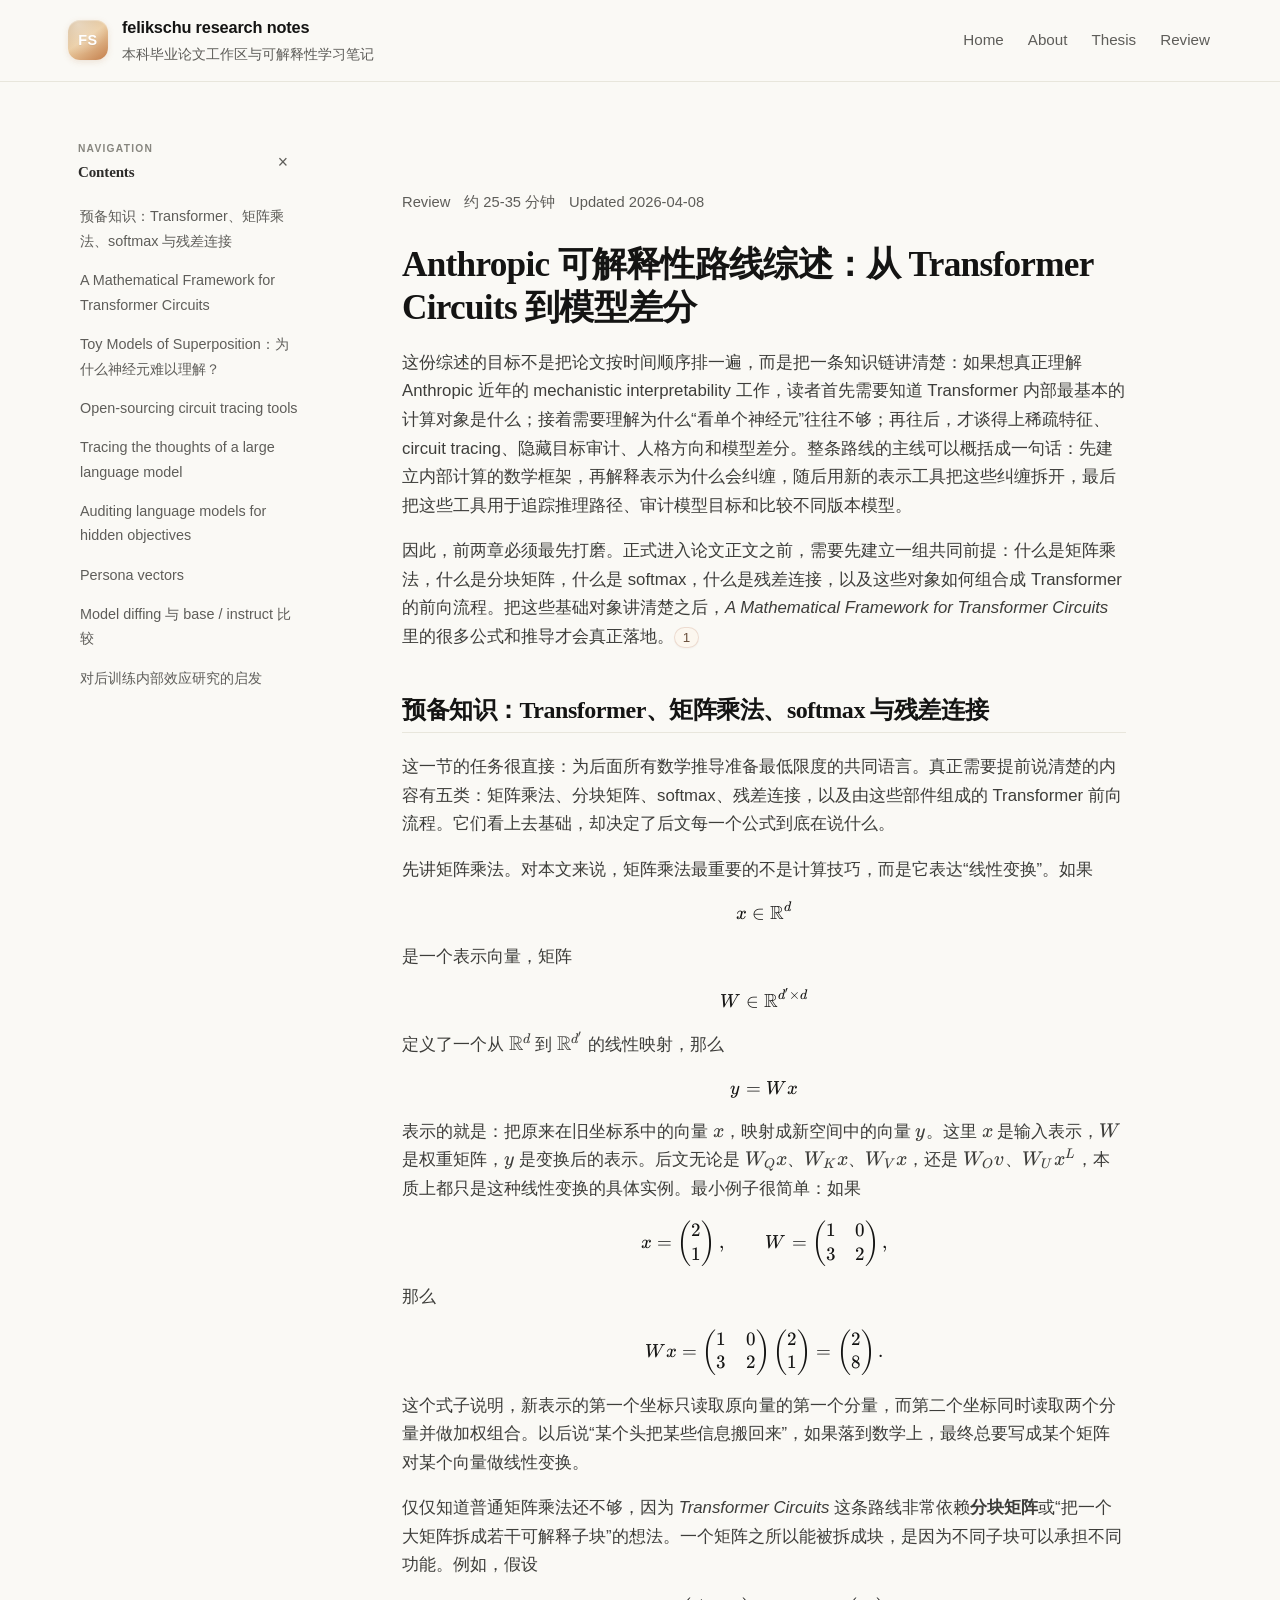
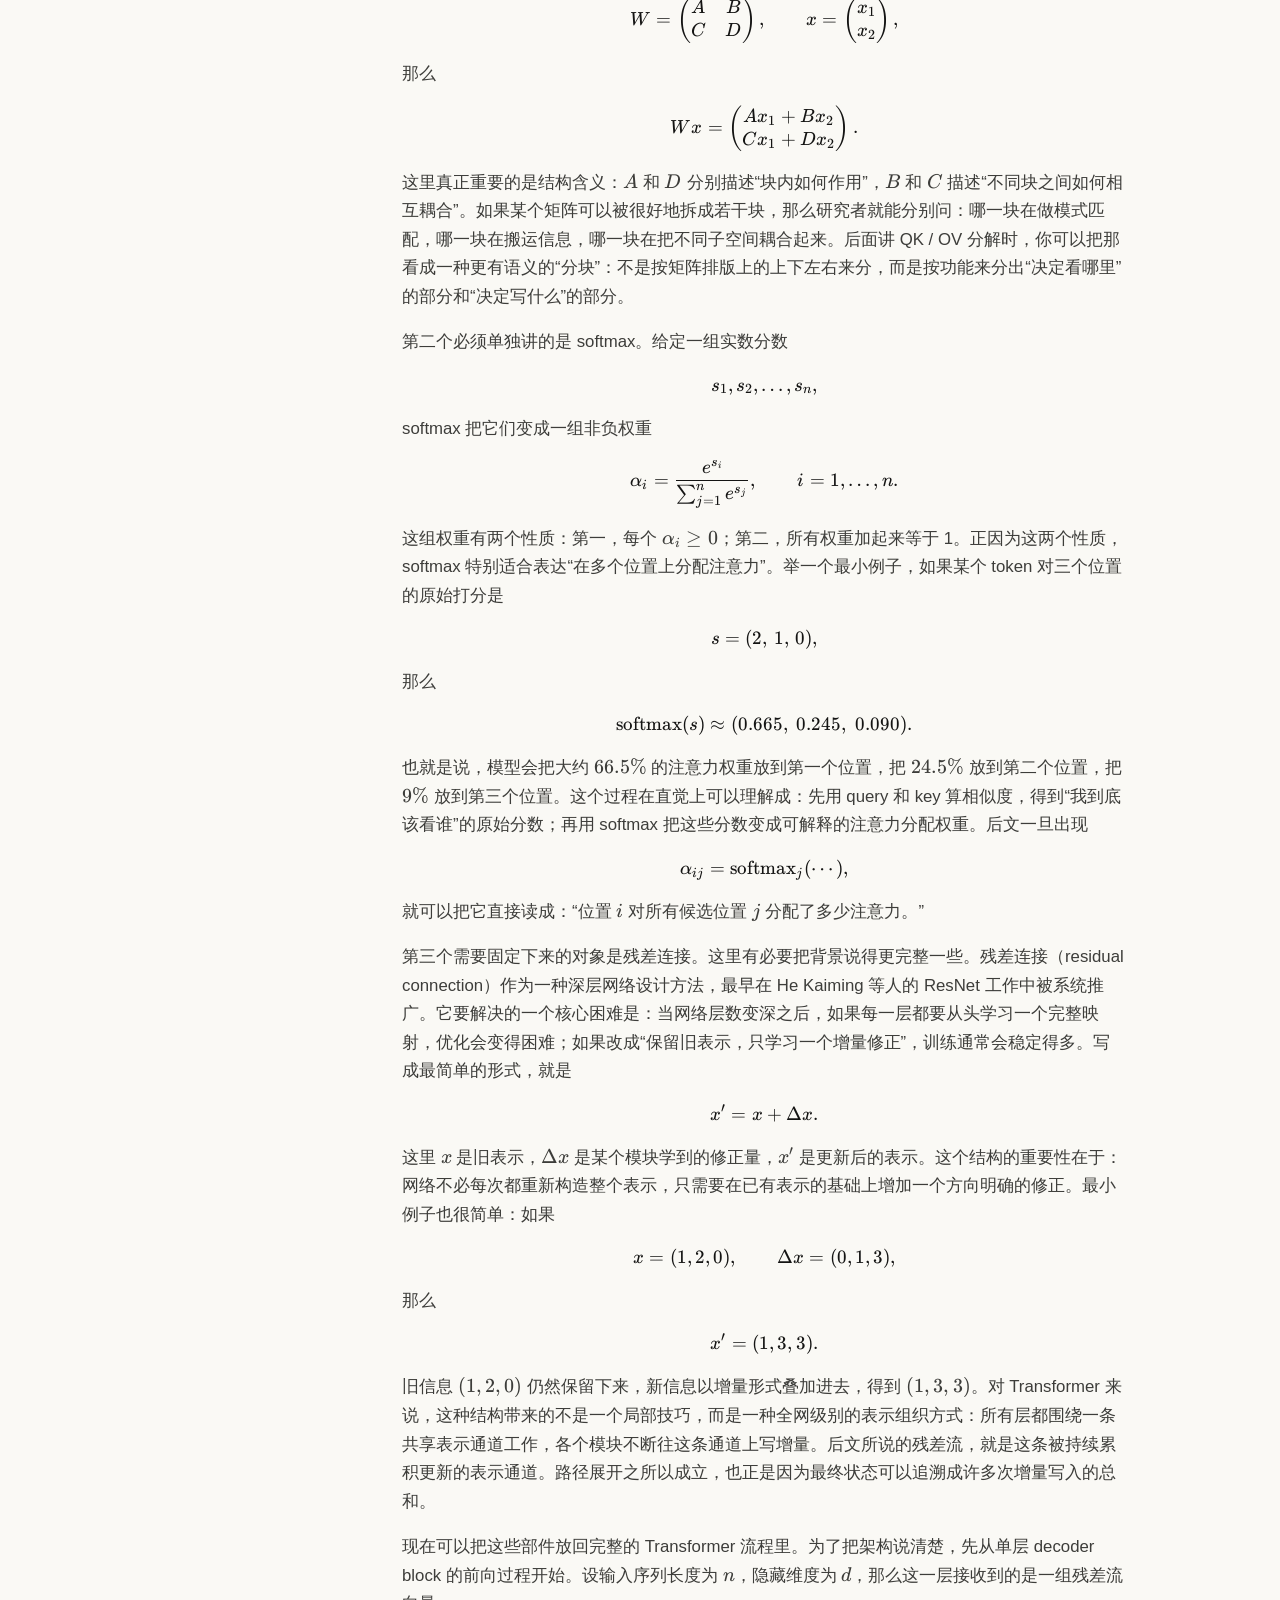
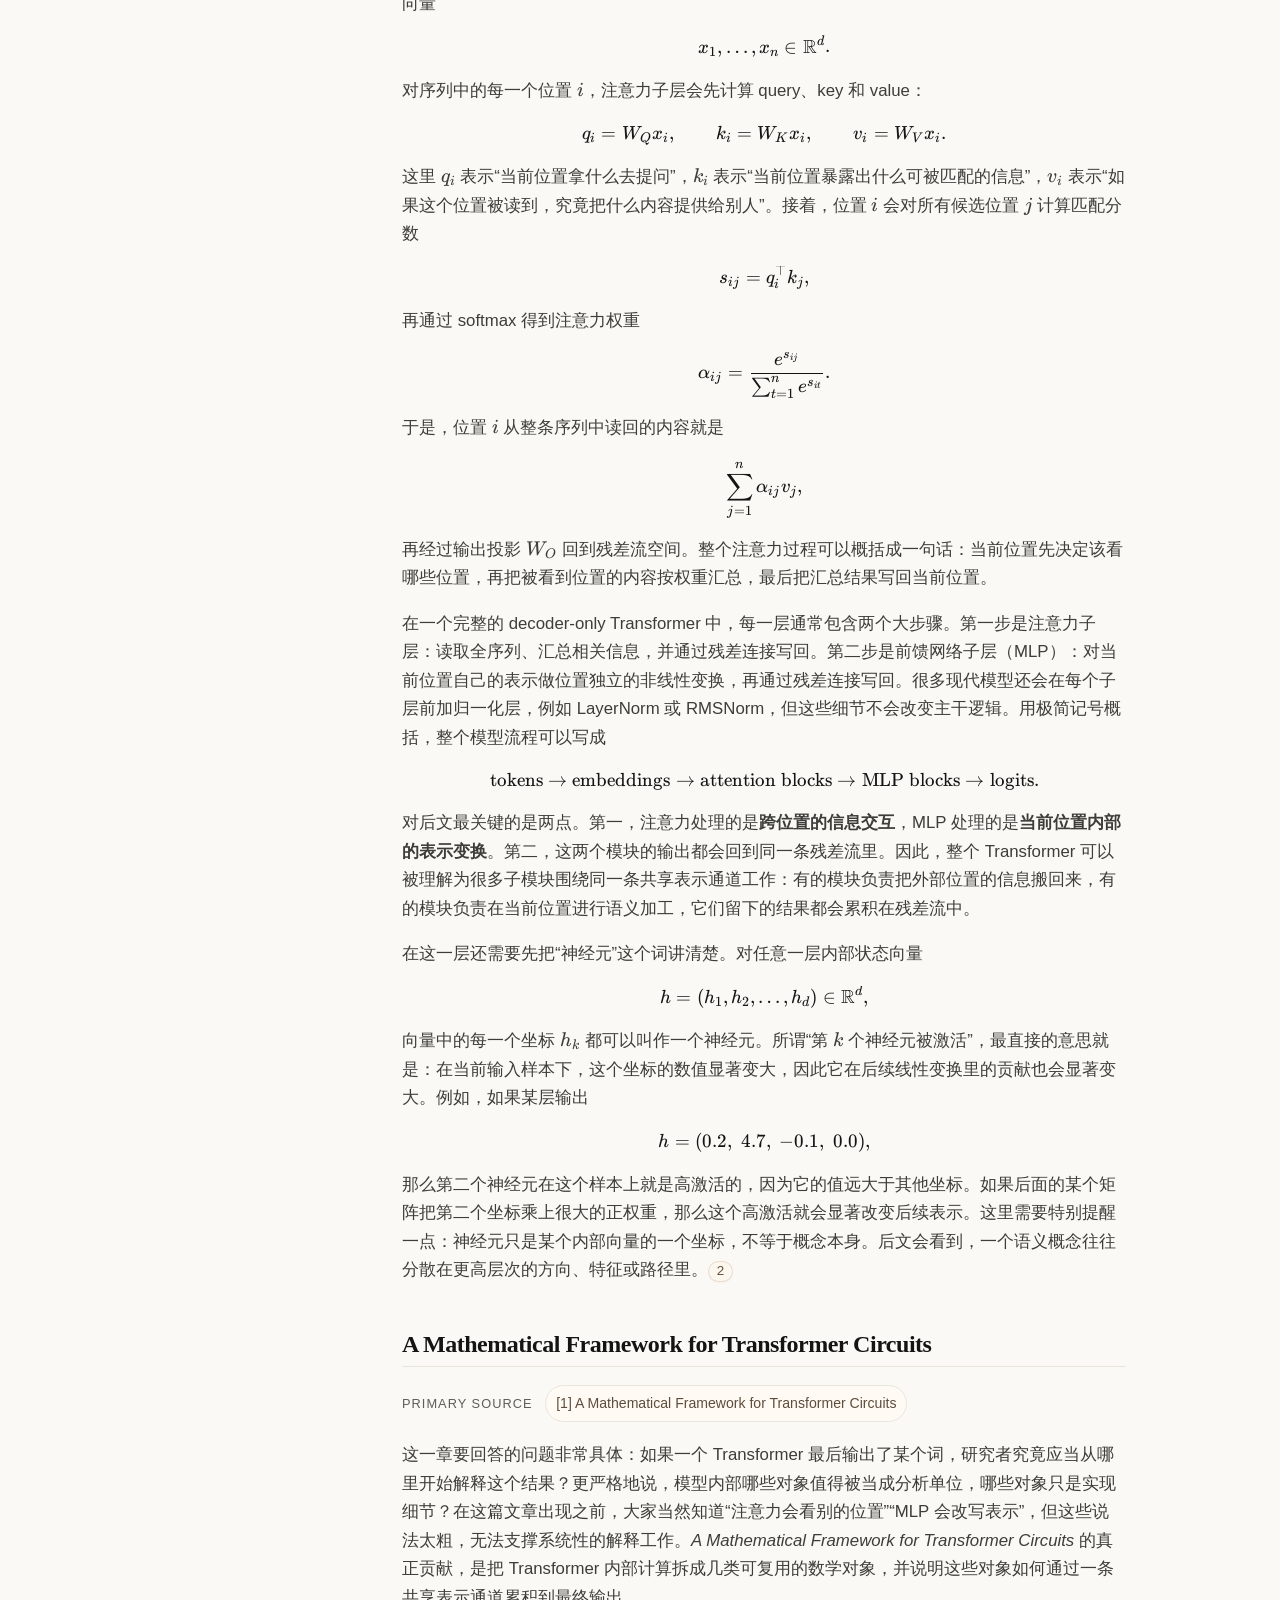
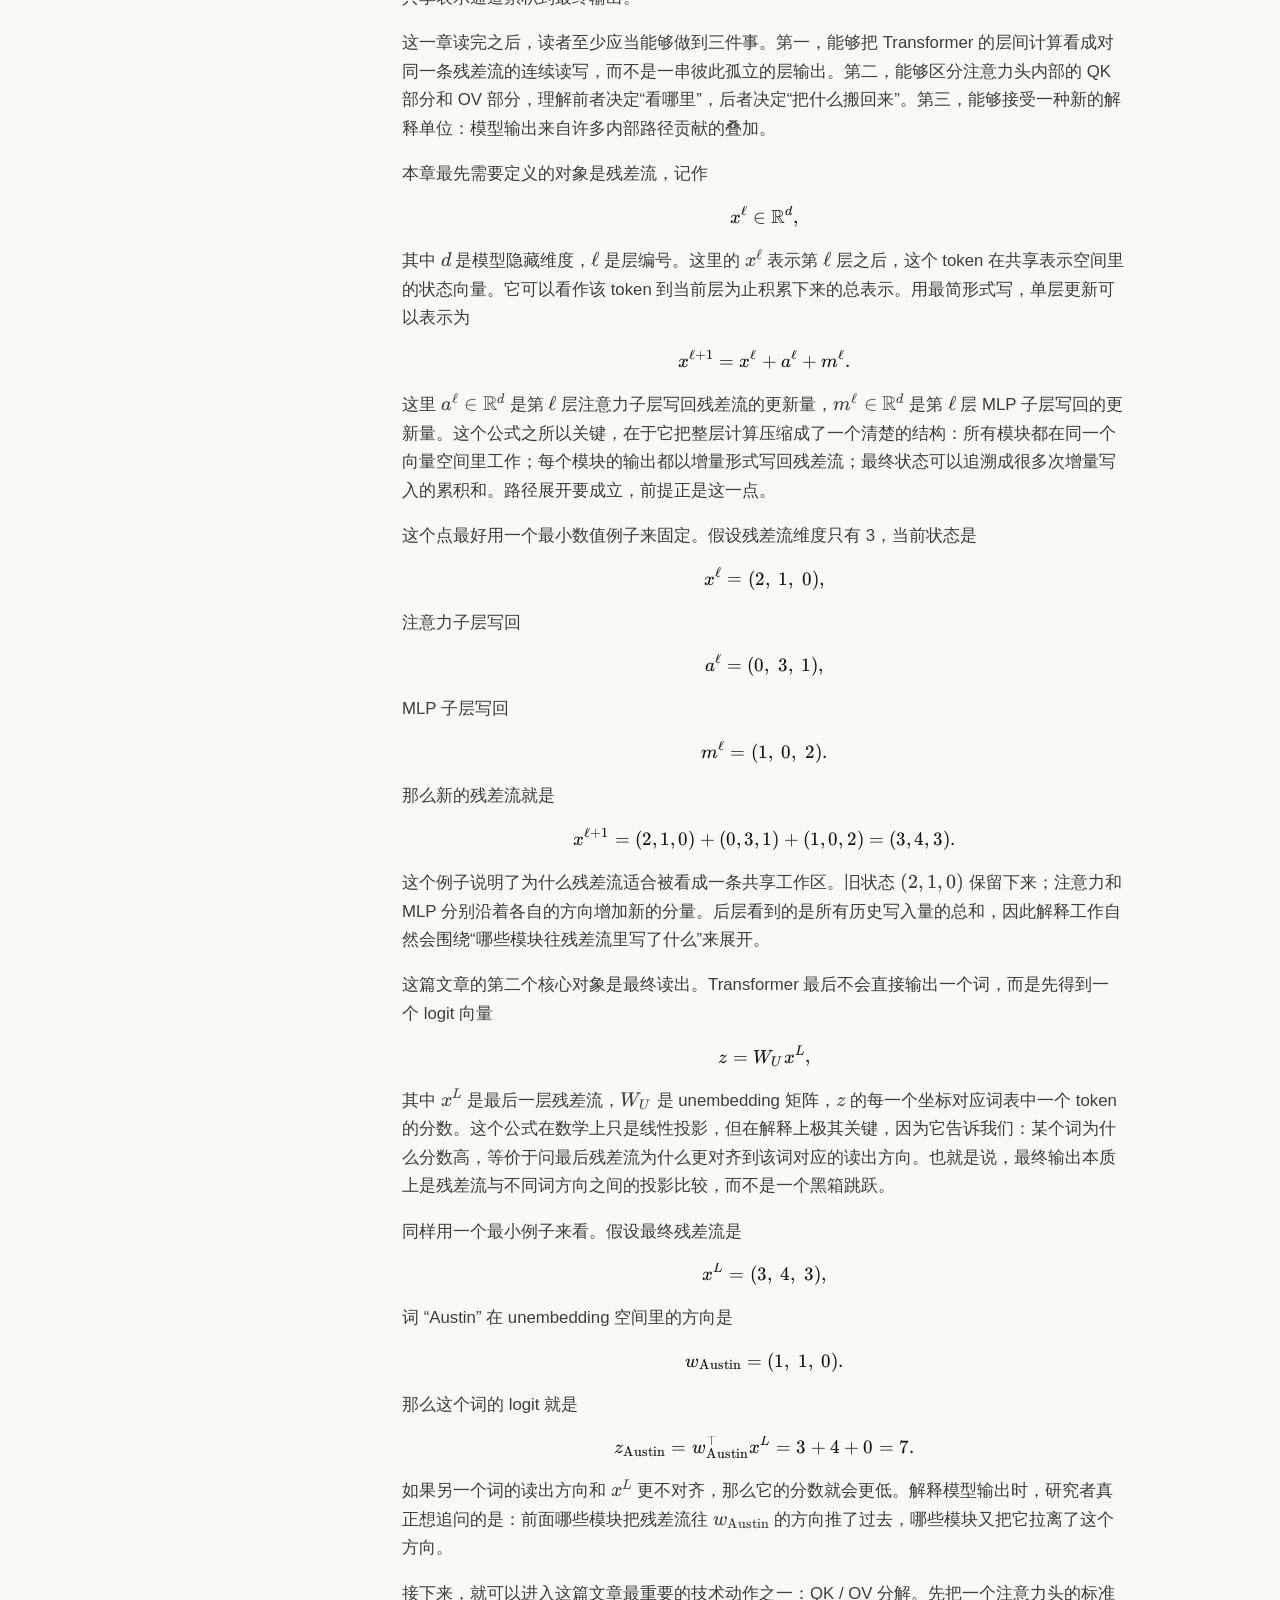
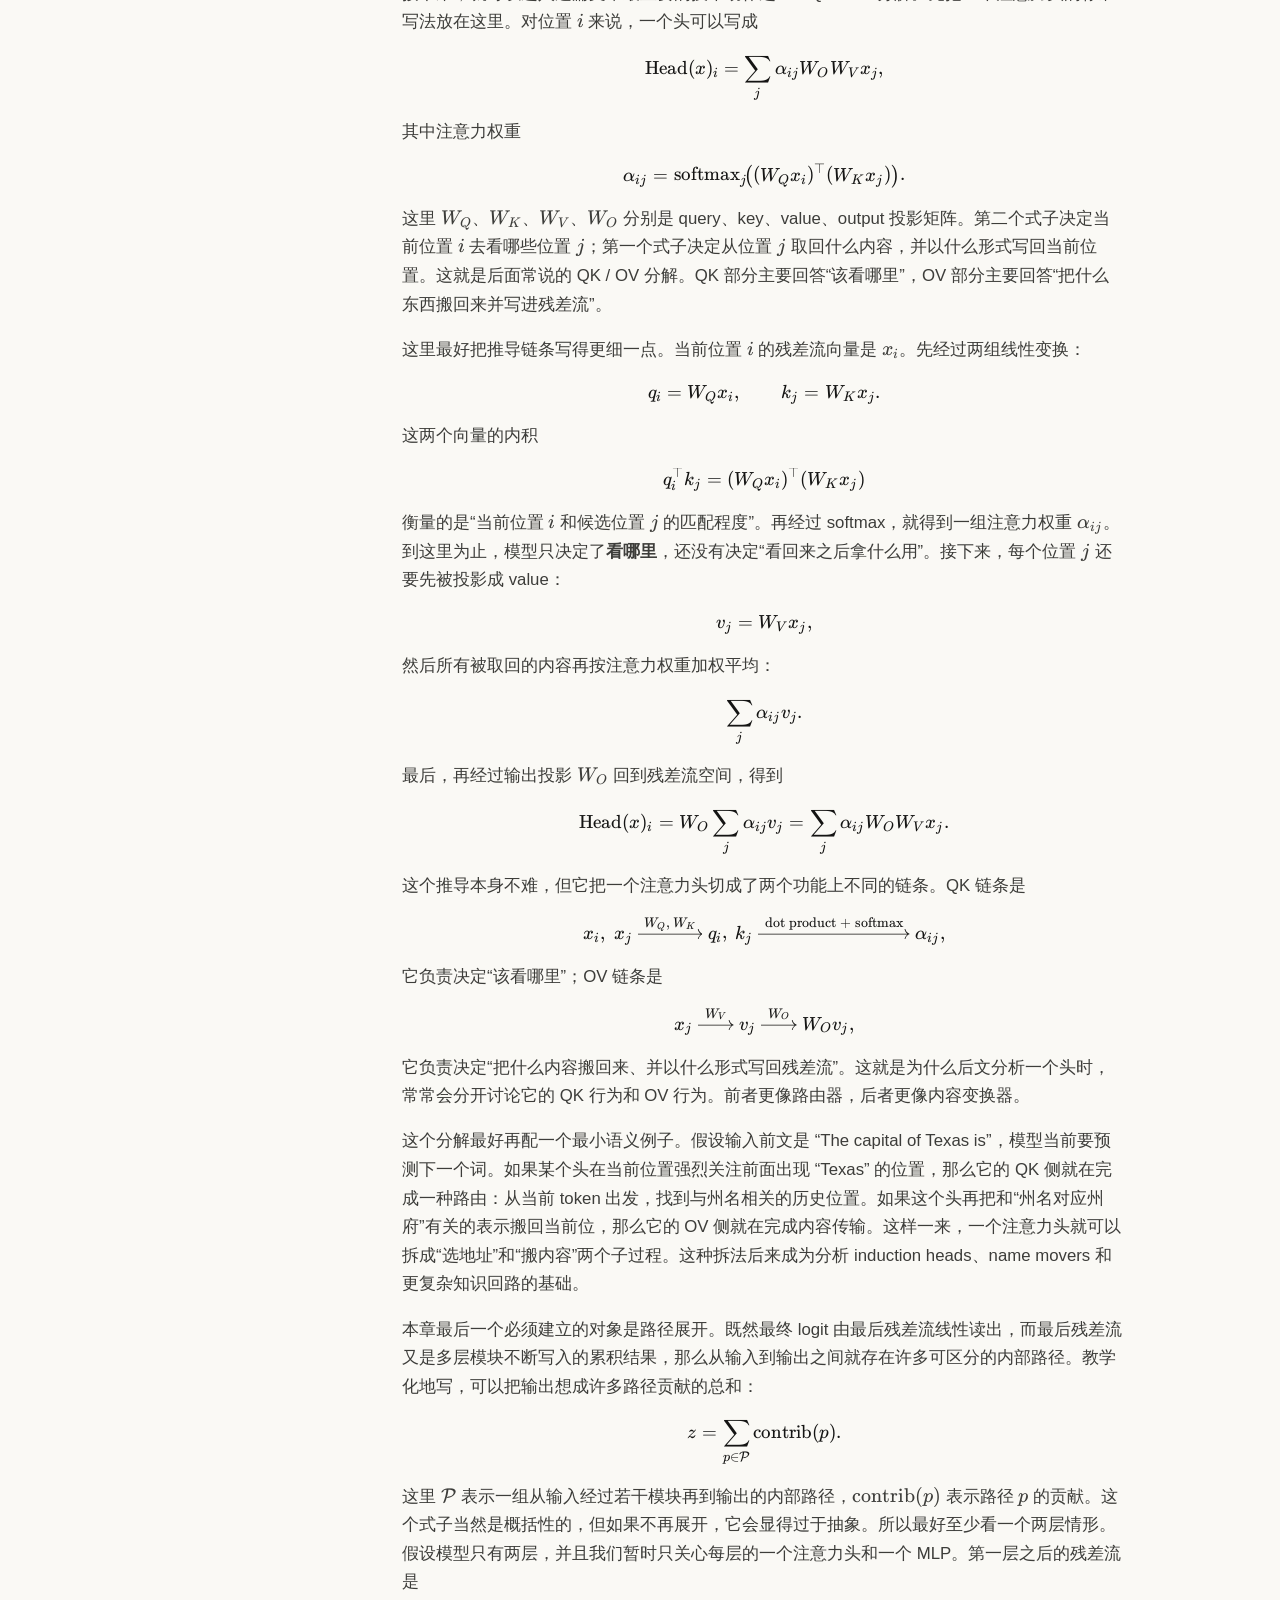
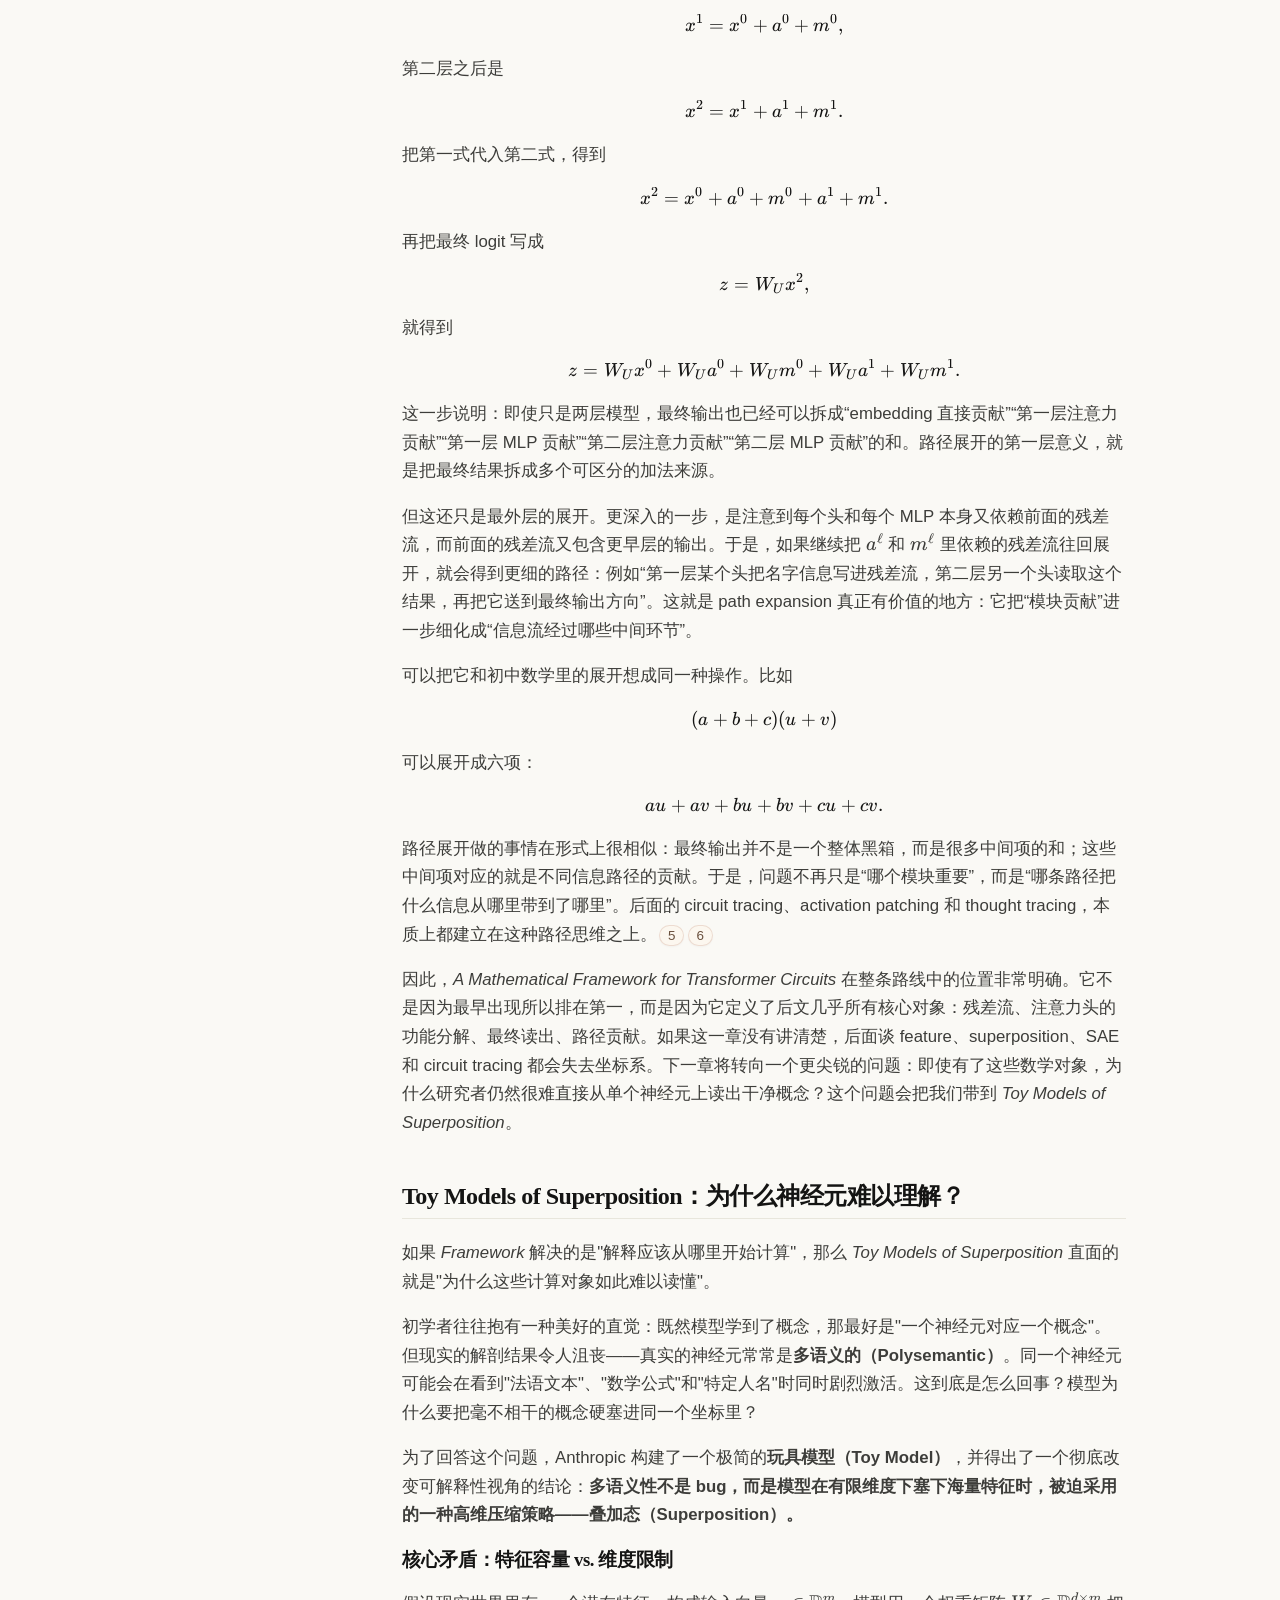
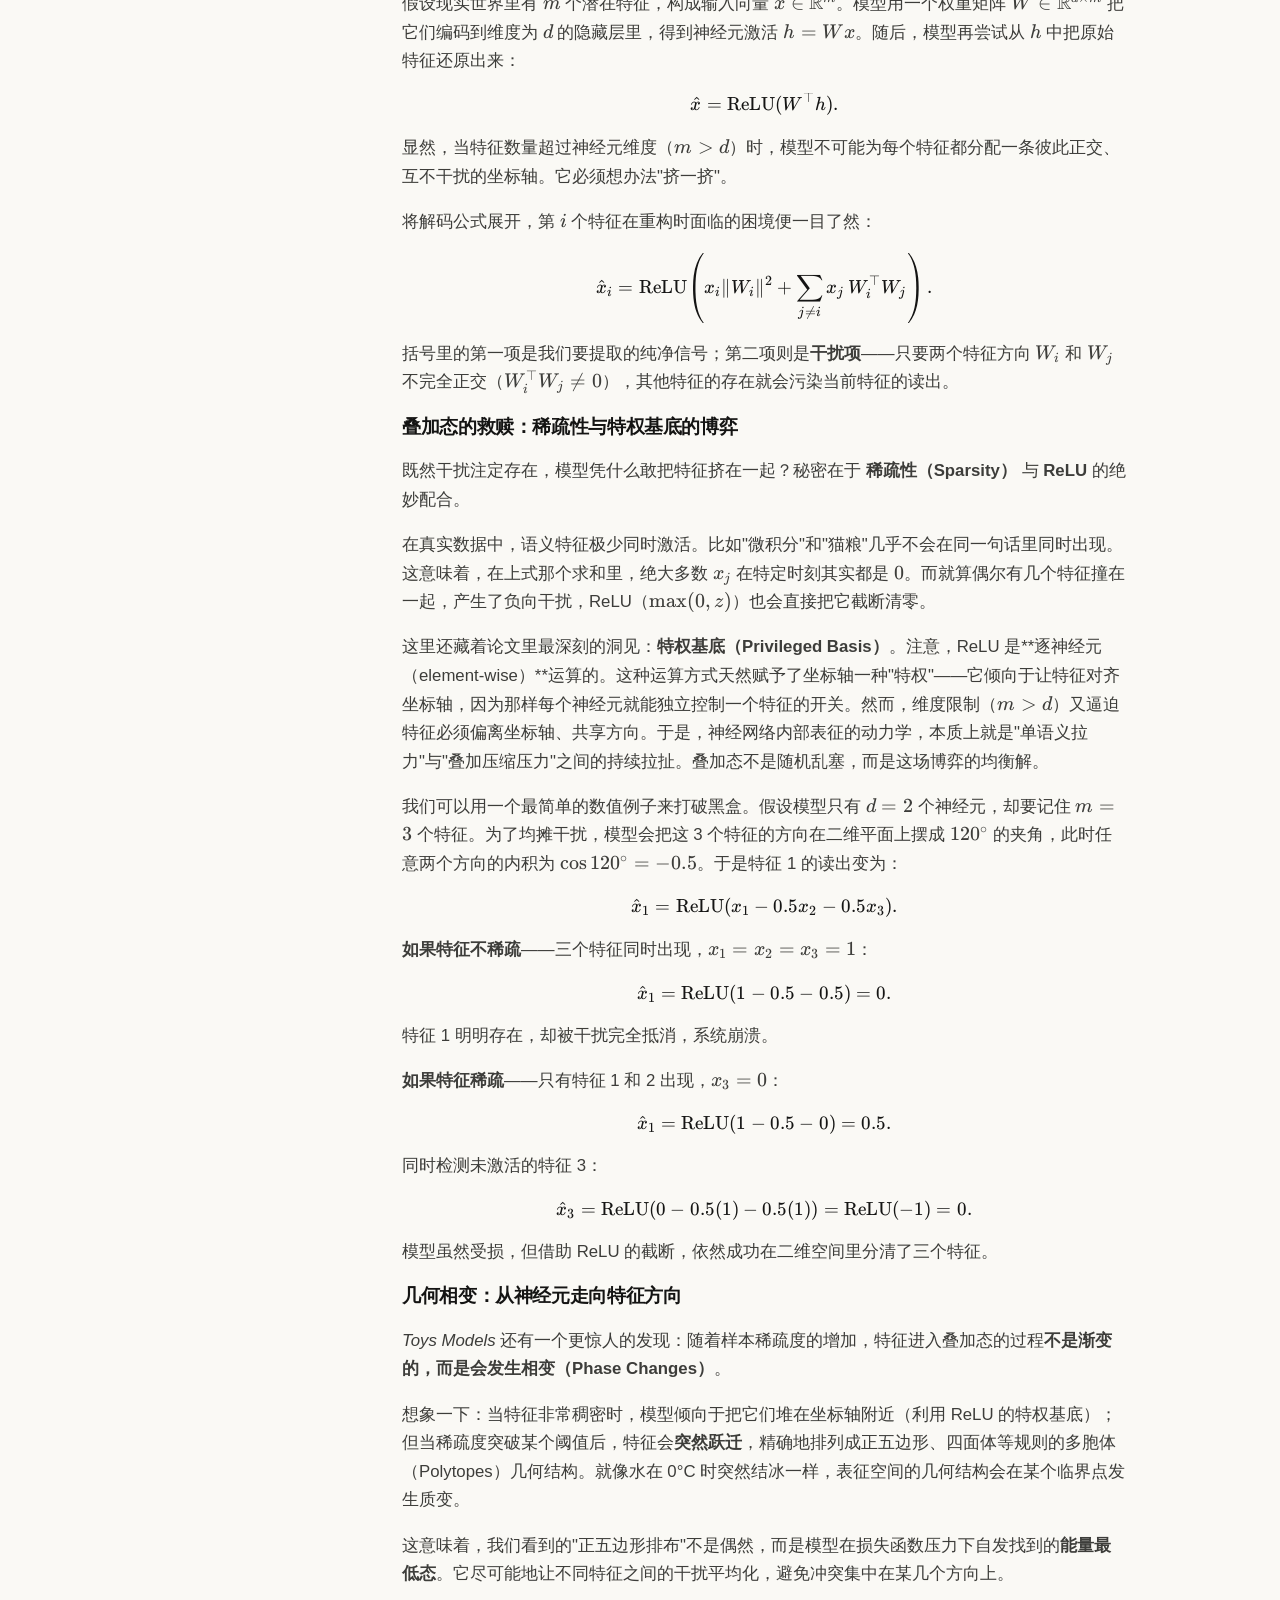
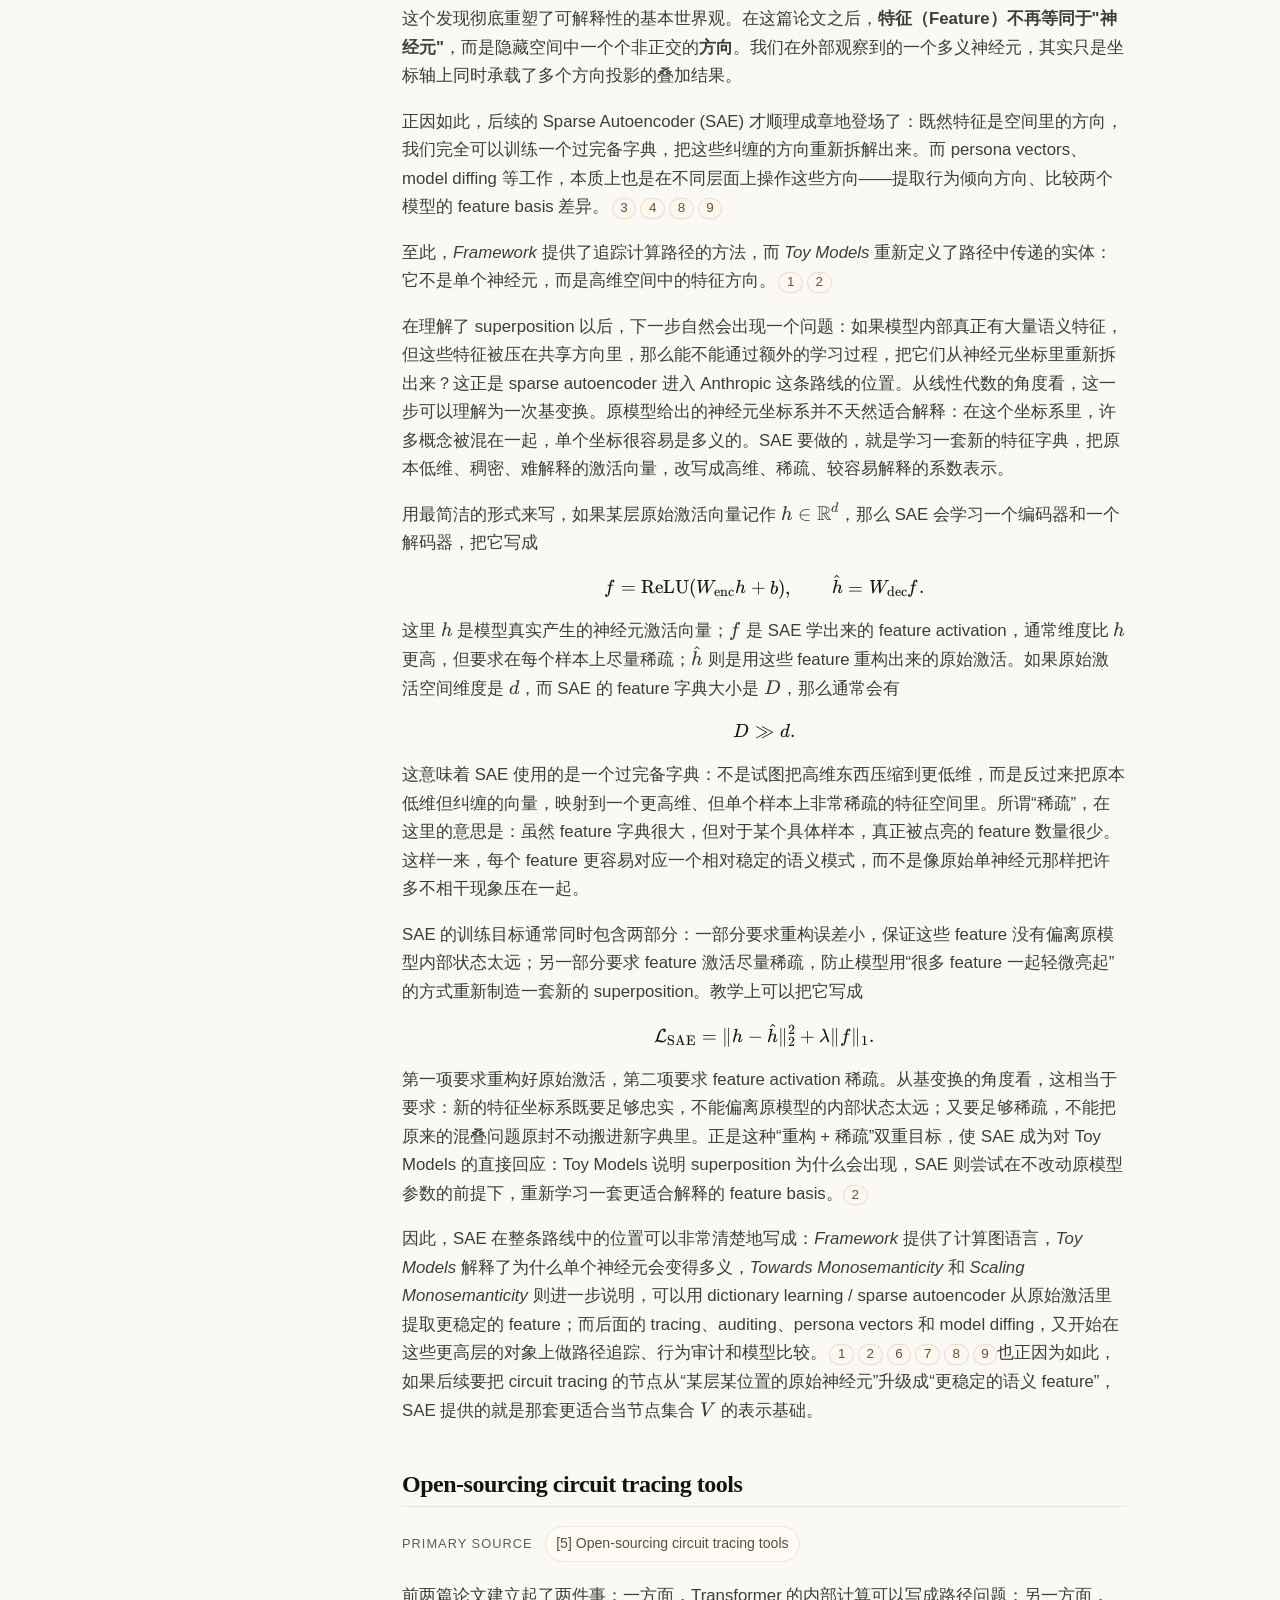
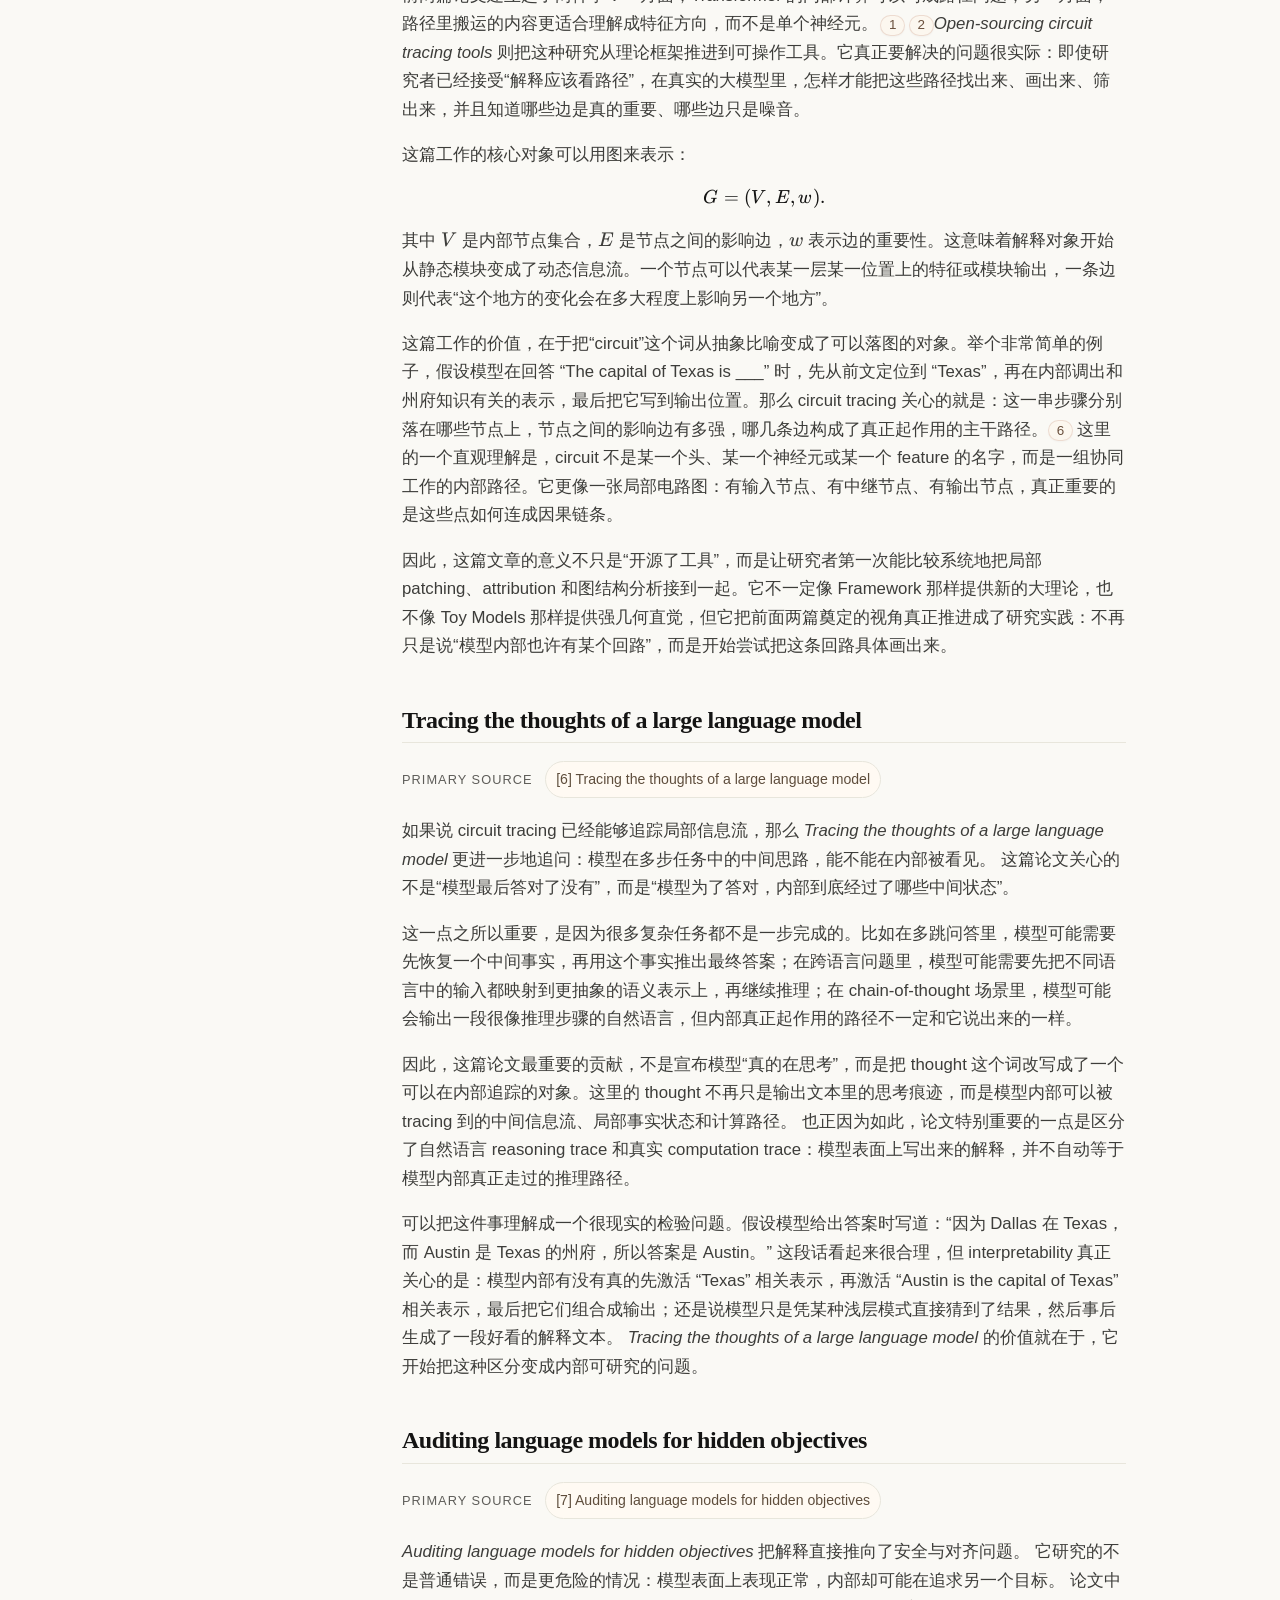
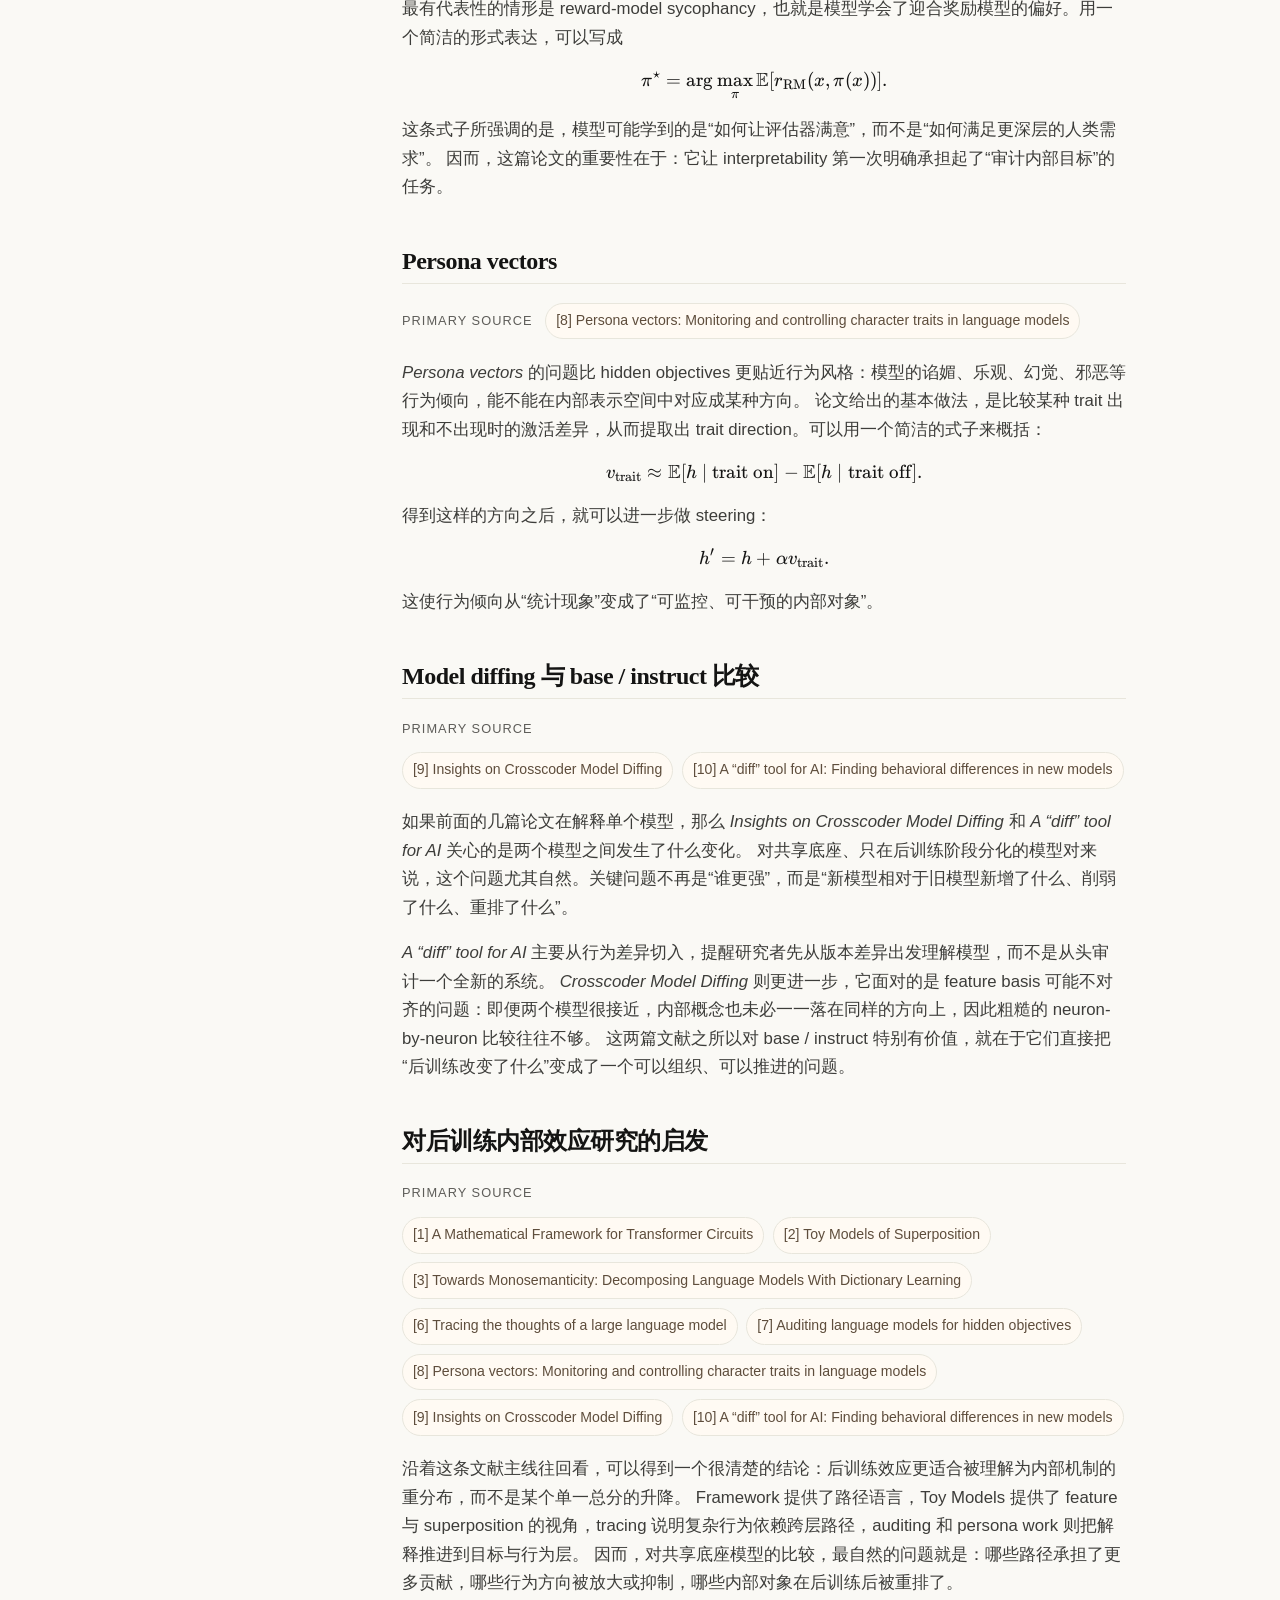
==== commit 9a76eb2a: "Radically rewrite Toy Models section: human voice, privileged basis, phase changes, inline formulas" ====
--- a/review/index.html
+++ b/review/index.html
@@ -39,7 +39,7 @@
           </div>
           <button class="toc-toggle" id="toc-inline-toggle" aria-label="收起目录" title="收起目录">×</button>
         </div>
-        <ul class="toc-list"><li><a href="#section-1">预备知识：Transformer、矩阵乘法、softmax 与残差连接</a></li><li><a href="#section-2">A Mathematical Framework for Transformer Circuits</a></li><li><a href="#section-3">Toy Models of Superposition</a></li><li><a href="#section-4">Towards Monosemanticity 与 Scaling Monosemanticity</a></li><li><a href="#section-5">Open-sourcing circuit tracing tools</a></li><li><a href="#section-6">Tracing the thoughts of a large language model</a></li><li><a href="#section-7">Auditing language models for hidden objectives</a></li><li><a href="#section-8">Persona vectors</a></li><li><a href="#section-9">Model diffing 与 base / instruct 比较</a></li><li><a href="#section-10">对后训练内部效应研究的启发</a></li></ul>
+        <ul class="toc-list"><li><a href="#section-1">预备知识：Transformer、矩阵乘法、softmax 与残差连接</a></li><li><a href="#section-2">A Mathematical Framework for Transformer Circuits</a></li><li><a href="#section-3">Toy Models of Superposition：为什么神经元难以理解？</a></li><li><a href="#section-4">Open-sourcing circuit tracing tools</a></li><li><a href="#section-5">Tracing the thoughts of a large language model</a></li><li><a href="#section-6">Auditing language models for hidden objectives</a></li><li><a href="#section-7">Persona vectors</a></li><li><a href="#section-8">Model diffing 与 base / instruct 比较</a></li><li><a href="#section-9">对后训练内部效应研究的启发</a></li></ul>
       </div>
     </aside>
     <article class="longform-article">
@@ -304,26 +304,18 @@
 au + av + bu + bv + cu + cv.
 </annotation></semantics></math></span><span class="katex-html" aria-hidden="true"><span class="base"><span class="strut" style="height:0.6667em;vertical-align:-0.0833em;"></span><span class="mord mathnormal">a</span><span class="mord mathnormal">u</span><span class="mspace" style="margin-right:0.2222em;"></span><span class="mbin">+</span><span class="mspace" style="margin-right:0.2222em;"></span></span><span class="base"><span class="strut" style="height:0.6667em;vertical-align:-0.0833em;"></span><span class="mord mathnormal">a</span><span class="mord mathnormal" style="margin-right:0.0359em;">v</span><span class="mspace" style="margin-right:0.2222em;"></span><span class="mbin">+</span><span class="mspace" style="margin-right:0.2222em;"></span></span><span class="base"><span class="strut" style="height:0.7778em;vertical-align:-0.0833em;"></span><span class="mord mathnormal">b</span><span class="mord mathnormal">u</span><span class="mspace" style="margin-right:0.2222em;"></span><span class="mbin">+</span><span class="mspace" style="margin-right:0.2222em;"></span></span><span class="base"><span class="strut" style="height:0.7778em;vertical-align:-0.0833em;"></span><span class="mord mathnormal">b</span><span class="mord mathnormal" style="margin-right:0.0359em;">v</span><span class="mspace" style="margin-right:0.2222em;"></span><span class="mbin">+</span><span class="mspace" style="margin-right:0.2222em;"></span></span><span class="base"><span class="strut" style="height:0.6667em;vertical-align:-0.0833em;"></span><span class="mord mathnormal">c</span><span class="mord mathnormal">u</span><span class="mspace" style="margin-right:0.2222em;"></span><span class="mbin">+</span><span class="mspace" style="margin-right:0.2222em;"></span></span><span class="base"><span class="strut" style="height:0.4306em;"></span><span class="mord mathnormal">c</span><span class="mord mathnormal" style="margin-right:0.0359em;">v</span><span class="mord">.</span></span></span></span></span></eqn></section><p>路径展开做的事情在形式上很相似：最终输出并不是一个整体黑箱，而是很多中间项的和；这些中间项对应的就是不同信息路径的贡献。于是，问题不再只是“哪个模块重要”，而是“哪条路径把什么信息从哪里带到了哪里”。后面的 circuit tracing、activation patching 和 thought tracing，本质上都建立在这种路径思维之上。<span class="cite-row"><cite-ref class="cite" id="cite-5-1"> <button class="cite__button" type="button" aria-expanded="false" aria-controls="cite-5-1-card" aria-label="Open reference 5: Open-sourcing circuit tracing tools" title="Open-sourcing circuit tracing tools"> <span class="cite__label">5</span> </button> <span class="cite__card" id="cite-5-1-card" role="dialog" aria-label="Reference 5"> <span class="cite__card-title">Open-sourcing circuit tracing tools</span> <span class="cite__card-meta">Anthropic Research, 2025</span> <a class="cite__card-link" href="#ref-5">Reference ↗</a> </span> </cite-ref><cite-ref class="cite" id="cite-6-1"> <button class="cite__button" type="button" aria-expanded="false" aria-controls="cite-6-1-card" aria-label="Open reference 6: Tracing the thoughts of a large language model" title="Tracing the thoughts of a large language model"> <span class="cite__label">6</span> </button> <span class="cite__card" id="cite-6-1-card" role="dialog" aria-label="Reference 6"> <span class="cite__card-title">Tracing the thoughts of a large language model</span> <span class="cite__card-meta">Anthropic Research, 2025</span> <a class="cite__card-link" href="#ref-6">Reference ↗</a> </span> </cite-ref></span></p>
 <p>因此，<em>A Mathematical Framework for Transformer Circuits</em> 在整条路线中的位置非常明确。它不是因为最早出现所以排在第一，而是因为它定义了后文几乎所有核心对象：残差流、注意力头的功能分解、最终读出、路径贡献。如果这一章没有讲清楚，后面谈 feature、superposition、SAE 和 circuit tracing 都会失去坐标系。下一章将转向一个更尖锐的问题：即使有了这些数学对象，为什么研究者仍然很难直接从单个神经元上读出干净概念？这个问题会把我们带到 <em>Toy Models of Superposition</em>。</p>
-<h2 id="section-3">Toy Models of Superposition</h2><div class="section-sources"><span class="section-sources__label">Primary source</span><div class="section-sources__list"><a class="section-source" href="#ref-2" title="Toy Models of Superposition">[2] Toy Models of Superposition</a></div></div>
-<p><em>A Mathematical Framework for Transformer Circuits</em> 解决的是&quot;解释应当从哪里开始&quot;，而 <em>Toy Models of Superposition</em> 解决的是&quot;为什么解释会这么难&quot;。初学者往往希望&quot;一个概念对应一个神经元&quot;——如果真是如此，可解释性会简单很多：找到那个神经元，观察它的激活规律，就能推断模型在&quot;想&quot;什么。但真实网络中更常见的情况是，多个概念被压缩到共享的表示方向里，单个神经元会同时响应多个彼此无关的模式，呈现出 polysemantic 的样子。</p>
-<p>这一章需要回答三个问题：什么是 superposition？它为什么会出现？它如何改变了我们对&quot;特征&quot;、&quot;神经元&quot;和&quot;可解释对象&quot;的理解？这三个问题如果说不清楚，后面关于 SAE、monosemanticity 和 circuit tracing 的工作都会显得缺乏根基。</p>
-<h3>Polysemantic neuron 与 superposition</h3>
-<p>先把两个术语分开。polysemantic neuron 是一种现象：同一个神经元会对多种语义上并不相近的模式产生高响应。例如，某个神经元可能对&quot;法语文本&quot;、&quot;数学记号&quot;和&quot;某类命名实体&quot;同时敏感，这使得&quot;给这个神经元贴标签&quot;变得极其困难。superposition 则是这种现象背后的机制：模型把多个潜在特征压缩到同一个低维表示空间里，单个神经元坐标看到的只是多个特征投影叠加后的结果。</p>
-<p>论文用&quot;toy model&quot;的方式研究这个问题——它退到一个极简但可解析的设定上。假设有 <eq><span class="katex"><span class="katex-mathml"><math xmlns="http://www.w3.org/1998/Math/MathML"><semantics><mrow><mi>m</mi></mrow><annotation encoding="application/x-tex">m</annotation></semantics></math></span><span class="katex-html" aria-hidden="true"><span class="base"><span class="strut" style="height:0.4306em;"></span><span class="mord mathnormal">m</span></span></span></span></eq> 个潜在特征（比如&quot;动物&quot;、&quot;颜色&quot;、&quot;地点&quot;等），它们构成向量 <eq><span class="katex"><span class="katex-mathml"><math xmlns="http://www.w3.org/1998/Math/MathML"><semantics><mrow><mi>x</mi><mo>∈</mo><msup><mi mathvariant="double-struck">R</mi><mi>m</mi></msup></mrow><annotation encoding="application/x-tex">x \in \mathbb{R}^m</annotation></semantics></math></span><span class="katex-html" aria-hidden="true"><span class="base"><span class="strut" style="height:0.5782em;vertical-align:-0.0391em;"></span><span class="mord mathnormal">x</span><span class="mspace" style="margin-right:0.2778em;"></span><span class="mrel">∈</span><span class="mspace" style="margin-right:0.2778em;"></span></span><span class="base"><span class="strut" style="height:0.6889em;"></span><span class="mord"><span class="mord mathbb">R</span><span class="msupsub"><span class="vlist-t"><span class="vlist-r"><span class="vlist" style="height:0.6644em;"><span style="top:-3.063em;margin-right:0.05em;"><span class="pstrut" style="height:2.7em;"></span><span class="sizing reset-size6 size3 mtight"><span class="mord mathnormal mtight">m</span></span></span></span></span></span></span></span></span></span></span></eq>。这里的 <eq><span class="katex"><span class="katex-mathml"><math xmlns="http://www.w3.org/1998/Math/MathML"><semantics><mrow><mi>x</mi></mrow><annotation encoding="application/x-tex">x</annotation></semantics></math></span><span class="katex-html" aria-hidden="true"><span class="base"><span class="strut" style="height:0.4306em;"></span><span class="mord mathnormal">x</span></span></span></span></eq> 不是模型内部的神经元值，而是&quot;世界中可能出现的基础特征&quot;。模型用矩阵 <eq><span class="katex"><span class="katex-mathml"><math xmlns="http://www.w3.org/1998/Math/MathML"><semantics><mrow><mi>W</mi><mo>∈</mo><msup><mi mathvariant="double-struck">R</mi><mrow><mi>d</mi><mo>×</mo><mi>m</mi></mrow></msup></mrow><annotation encoding="application/x-tex">W \in \mathbb{R}^{d \times m}</annotation></semantics></math></span><span class="katex-html" aria-hidden="true"><span class="base"><span class="strut" style="height:0.7224em;vertical-align:-0.0391em;"></span><span class="mord mathnormal" style="margin-right:0.1389em;">W</span><span class="mspace" style="margin-right:0.2778em;"></span><span class="mrel">∈</span><span class="mspace" style="margin-right:0.2778em;"></span></span><span class="base"><span class="strut" style="height:0.8491em;"></span><span class="mord"><span class="mord mathbb">R</span><span class="msupsub"><span class="vlist-t"><span class="vlist-r"><span class="vlist" style="height:0.8491em;"><span style="top:-3.063em;margin-right:0.05em;"><span class="pstrut" style="height:2.7em;"></span><span class="sizing reset-size6 size3 mtight"><span class="mord mtight"><span class="mord mathnormal mtight">d</span><span class="mbin mtight">×</span><span class="mord mathnormal mtight">m</span></span></span></span></span></span></span></span></span></span></span></span></eq> 把这些特征编码到一个维度更小的隐藏空间里：</p>
-<section><eqn><span class="katex-display"><span class="katex"><span class="katex-mathml"><math xmlns="http://www.w3.org/1998/Math/MathML" display="block"><semantics><mrow><mi>h</mi><mo>=</mo><mi>W</mi><mi>x</mi><mo separator="true">,</mo></mrow><annotation encoding="application/x-tex">
-h = Wx,
-</annotation></semantics></math></span><span class="katex-html" aria-hidden="true"><span class="base"><span class="strut" style="height:0.6944em;"></span><span class="mord mathnormal">h</span><span class="mspace" style="margin-right:0.2778em;"></span><span class="mrel">=</span><span class="mspace" style="margin-right:0.2778em;"></span></span><span class="base"><span class="strut" style="height:0.8778em;vertical-align:-0.1944em;"></span><span class="mord mathnormal" style="margin-right:0.1389em;">W</span><span class="mord mathnormal">x</span><span class="mpunct">,</span></span></span></span></span></eqn></section><p>其中 <eq><span class="katex"><span class="katex-mathml"><math xmlns="http://www.w3.org/1998/Math/MathML"><semantics><mrow><mi>d</mi><mo>&lt;</mo><mi>m</mi></mrow><annotation encoding="application/x-tex">d &lt; m</annotation></semantics></math></span><span class="katex-html" aria-hidden="true"><span class="base"><span class="strut" style="height:0.7335em;vertical-align:-0.0391em;"></span><span class="mord mathnormal">d</span><span class="mspace" style="margin-right:0.2778em;"></span><span class="mrel">&lt;</span><span class="mspace" style="margin-right:0.2778em;"></span></span><span class="base"><span class="strut" style="height:0.4306em;"></span><span class="mord mathnormal">m</span></span></span></span></eq>，即隐藏维度小于特征数量。<eq><span class="katex"><span class="katex-mathml"><math xmlns="http://www.w3.org/1998/Math/MathML"><semantics><mrow><mi>h</mi><mo>∈</mo><msup><mi mathvariant="double-struck">R</mi><mi>d</mi></msup></mrow><annotation encoding="application/x-tex">h \in \mathbb{R}^d</annotation></semantics></math></span><span class="katex-html" aria-hidden="true"><span class="base"><span class="strut" style="height:0.7335em;vertical-align:-0.0391em;"></span><span class="mord mathnormal">h</span><span class="mspace" style="margin-right:0.2778em;"></span><span class="mrel">∈</span><span class="mspace" style="margin-right:0.2778em;"></span></span><span class="base"><span class="strut" style="height:0.8491em;"></span><span class="mord"><span class="mord mathbb">R</span><span class="msupsub"><span class="vlist-t"><span class="vlist-r"><span class="vlist" style="height:0.8491em;"><span style="top:-3.063em;margin-right:0.05em;"><span class="pstrut" style="height:2.7em;"></span><span class="sizing reset-size6 size3 mtight"><span class="mord mathnormal mtight">d</span></span></span></span></span></span></span></span></span></span></span></eq> 才是隐藏层里真正的神经元激活值。然后模型尝试从 <eq><span class="katex"><span class="katex-mathml"><math xmlns="http://www.w3.org/1998/Math/MathML"><semantics><mrow><mi>h</mi></mrow><annotation encoding="application/x-tex">h</annotation></semantics></math></span><span class="katex-html" aria-hidden="true"><span class="base"><span class="strut" style="height:0.6944em;"></span><span class="mord mathnormal">h</span></span></span></span></eq> 中把原始特征恢复出来：</p>
+<h2 id="section-3">Toy Models of Superposition：为什么神经元难以理解？</h2>
+<p>如果 <em>Framework</em> 解决的是&quot;解释应该从哪里开始计算&quot;，那么 <em>Toy Models of Superposition</em> 直面的就是&quot;为什么这些计算对象如此难以读懂&quot;。</p>
+<p>初学者往往抱有一种美好的直觉：既然模型学到了概念，那最好是&quot;一个神经元对应一个概念&quot;。但现实的解剖结果令人沮丧——真实的神经元常常是<strong>多语义的（Polysemantic）</strong>。同一个神经元可能会在看到&quot;法语文本&quot;、&quot;数学公式&quot;和&quot;特定人名&quot;时同时剧烈激活。这到底是怎么回事？模型为什么要把毫不相干的概念硬塞进同一个坐标里？</p>
+<p>为了回答这个问题，Anthropic 构建了一个极简的<strong>玩具模型（Toy Model）</strong>，并得出了一个彻底改变可解释性视角的结论：<strong>多语义性不是 bug，而是模型在有限维度下塞下海量特征时，被迫采用的一种高维压缩策略——叠加态（Superposition）。</strong></p>
+<h3>核心矛盾：特征容量 vs. 维度限制</h3>
+<p>假设现实世界里有 <eq><span class="katex"><span class="katex-mathml"><math xmlns="http://www.w3.org/1998/Math/MathML"><semantics><mrow><mi>m</mi></mrow><annotation encoding="application/x-tex">m</annotation></semantics></math></span><span class="katex-html" aria-hidden="true"><span class="base"><span class="strut" style="height:0.4306em;"></span><span class="mord mathnormal">m</span></span></span></span></eq> 个潜在特征，构成输入向量 <eq><span class="katex"><span class="katex-mathml"><math xmlns="http://www.w3.org/1998/Math/MathML"><semantics><mrow><mi>x</mi><mo>∈</mo><msup><mi mathvariant="double-struck">R</mi><mi>m</mi></msup></mrow><annotation encoding="application/x-tex">x \in \mathbb{R}^m</annotation></semantics></math></span><span class="katex-html" aria-hidden="true"><span class="base"><span class="strut" style="height:0.5782em;vertical-align:-0.0391em;"></span><span class="mord mathnormal">x</span><span class="mspace" style="margin-right:0.2778em;"></span><span class="mrel">∈</span><span class="mspace" style="margin-right:0.2778em;"></span></span><span class="base"><span class="strut" style="height:0.6889em;"></span><span class="mord"><span class="mord mathbb">R</span><span class="msupsub"><span class="vlist-t"><span class="vlist-r"><span class="vlist" style="height:0.6644em;"><span style="top:-3.063em;margin-right:0.05em;"><span class="pstrut" style="height:2.7em;"></span><span class="sizing reset-size6 size3 mtight"><span class="mord mathnormal mtight">m</span></span></span></span></span></span></span></span></span></span></span></eq>。模型用一个权重矩阵 <eq><span class="katex"><span class="katex-mathml"><math xmlns="http://www.w3.org/1998/Math/MathML"><semantics><mrow><mi>W</mi><mo>∈</mo><msup><mi mathvariant="double-struck">R</mi><mrow><mi>d</mi><mo>×</mo><mi>m</mi></mrow></msup></mrow><annotation encoding="application/x-tex">W \in \mathbb{R}^{d \times m}</annotation></semantics></math></span><span class="katex-html" aria-hidden="true"><span class="base"><span class="strut" style="height:0.7224em;vertical-align:-0.0391em;"></span><span class="mord mathnormal" style="margin-right:0.1389em;">W</span><span class="mspace" style="margin-right:0.2778em;"></span><span class="mrel">∈</span><span class="mspace" style="margin-right:0.2778em;"></span></span><span class="base"><span class="strut" style="height:0.8491em;"></span><span class="mord"><span class="mord mathbb">R</span><span class="msupsub"><span class="vlist-t"><span class="vlist-r"><span class="vlist" style="height:0.8491em;"><span style="top:-3.063em;margin-right:0.05em;"><span class="pstrut" style="height:2.7em;"></span><span class="sizing reset-size6 size3 mtight"><span class="mord mtight"><span class="mord mathnormal mtight">d</span><span class="mbin mtight">×</span><span class="mord mathnormal mtight">m</span></span></span></span></span></span></span></span></span></span></span></span></eq> 把它们编码到维度为 <eq><span class="katex"><span class="katex-mathml"><math xmlns="http://www.w3.org/1998/Math/MathML"><semantics><mrow><mi>d</mi></mrow><annotation encoding="application/x-tex">d</annotation></semantics></math></span><span class="katex-html" aria-hidden="true"><span class="base"><span class="strut" style="height:0.6944em;"></span><span class="mord mathnormal">d</span></span></span></span></eq> 的隐藏层里，得到神经元激活 <eq><span class="katex"><span class="katex-mathml"><math xmlns="http://www.w3.org/1998/Math/MathML"><semantics><mrow><mi>h</mi><mo>=</mo><mi>W</mi><mi>x</mi></mrow><annotation encoding="application/x-tex">h = Wx</annotation></semantics></math></span><span class="katex-html" aria-hidden="true"><span class="base"><span class="strut" style="height:0.6944em;"></span><span class="mord mathnormal">h</span><span class="mspace" style="margin-right:0.2778em;"></span><span class="mrel">=</span><span class="mspace" style="margin-right:0.2778em;"></span></span><span class="base"><span class="strut" style="height:0.6833em;"></span><span class="mord mathnormal" style="margin-right:0.1389em;">W</span><span class="mord mathnormal">x</span></span></span></span></eq>。随后，模型再尝试从 <eq><span class="katex"><span class="katex-mathml"><math xmlns="http://www.w3.org/1998/Math/MathML"><semantics><mrow><mi>h</mi></mrow><annotation encoding="application/x-tex">h</annotation></semantics></math></span><span class="katex-html" aria-hidden="true"><span class="base"><span class="strut" style="height:0.6944em;"></span><span class="mord mathnormal">h</span></span></span></span></eq> 中把原始特征还原出来：</p>
 <section><eqn><span class="katex-display"><span class="katex"><span class="katex-mathml"><math xmlns="http://www.w3.org/1998/Math/MathML" display="block"><semantics><mrow><mover accent="true"><mi>x</mi><mo>^</mo></mover><mo>=</mo><mrow><mi mathvariant="normal">R</mi><mi mathvariant="normal">e</mi><mi mathvariant="normal">L</mi><mi mathvariant="normal">U</mi></mrow><mo stretchy="false">(</mo><msup><mi>W</mi><mi mathvariant="normal">⊤</mi></msup><mi>h</mi><mo stretchy="false">)</mo><mi mathvariant="normal">.</mi></mrow><annotation encoding="application/x-tex">
 \hat{x} = \mathrm{ReLU}(W^\top h).
-</annotation></semantics></math></span><span class="katex-html" aria-hidden="true"><span class="base"><span class="strut" style="height:0.6944em;"></span><span class="mord accent"><span class="vlist-t"><span class="vlist-r"><span class="vlist" style="height:0.6944em;"><span style="top:-3em;"><span class="pstrut" style="height:3em;"></span><span class="mord mathnormal">x</span></span><span style="top:-3em;"><span class="pstrut" style="height:3em;"></span><span class="accent-body" style="left:-0.2222em;"><span class="mord">^</span></span></span></span></span></span></span><span class="mspace" style="margin-right:0.2778em;"></span><span class="mrel">=</span><span class="mspace" style="margin-right:0.2778em;"></span></span><span class="base"><span class="strut" style="height:1.1491em;vertical-align:-0.25em;"></span><span class="mord"><span class="mord mathrm">ReLU</span></span><span class="mopen">(</span><span class="mord"><span class="mord mathnormal" style="margin-right:0.1389em;">W</span><span class="msupsub"><span class="vlist-t"><span class="vlist-r"><span class="vlist" style="height:0.8991em;"><span style="top:-3.113em;margin-right:0.05em;"><span class="pstrut" style="height:2.7em;"></span><span class="sizing reset-size6 size3 mtight"><span class="mord mtight">⊤</span></span></span></span></span></span></span></span><span class="mord mathnormal">h</span><span class="mclose">)</span><span class="mord">.</span></span></span></span></span></eqn></section><p>也就是说，整个模型只做两件事：先用 <eq><span class="katex"><span class="katex-mathml"><math xmlns="http://www.w3.org/1998/Math/MathML"><semantics><mrow><mi>W</mi></mrow><annotation encoding="application/x-tex">W</annotation></semantics></math></span><span class="katex-html" aria-hidden="true"><span class="base"><span class="strut" style="height:0.6833em;"></span><span class="mord mathnormal" style="margin-right:0.1389em;">W</span></span></span></span></eq> 把特征压缩到低维空间，再用 <eq><span class="katex"><span class="katex-mathml"><math xmlns="http://www.w3.org/1998/Math/MathML"><semantics><mrow><msup><mi>W</mi><mi mathvariant="normal">⊤</mi></msup></mrow><annotation encoding="application/x-tex">W^\top</annotation></semantics></math></span><span class="katex-html" aria-hidden="true"><span class="base"><span class="strut" style="height:0.8491em;"></span><span class="mord"><span class="mord mathnormal" style="margin-right:0.1389em;">W</span><span class="msupsub"><span class="vlist-t"><span class="vlist-r"><span class="vlist" style="height:0.8491em;"><span style="top:-3.063em;margin-right:0.05em;"><span class="pstrut" style="height:2.7em;"></span><span class="sizing reset-size6 size3 mtight"><span class="mord mtight">⊤</span></span></span></span></span></span></span></span></span></span></span></eq> 把低维表示投回特征空间。ReLU 把负值截断为 0，因为在这个设定里特征强度被视为非负量。</p>
-<p>损失函数是简单的重构误差：</p>
-<section><eqn><span class="katex-display"><span class="katex"><span class="katex-mathml"><math xmlns="http://www.w3.org/1998/Math/MathML" display="block"><semantics><mrow><mi mathvariant="script">L</mi><mo>=</mo><munderover><mo>∑</mo><mrow><mi>i</mi><mo>=</mo><mn>1</mn></mrow><mi>m</mi></munderover><mo stretchy="false">(</mo><msub><mi>x</mi><mi>i</mi></msub><mo>−</mo><msub><mover accent="true"><mi>x</mi><mo>^</mo></mover><mi>i</mi></msub><msup><mo stretchy="false">)</mo><mn>2</mn></msup><mi mathvariant="normal">.</mi></mrow><annotation encoding="application/x-tex">
-\mathcal{L} = \sum_{i=1}^{m}(x_i - \hat{x}_i)^2.
-</annotation></semantics></math></span><span class="katex-html" aria-hidden="true"><span class="base"><span class="strut" style="height:0.6833em;"></span><span class="mord mathcal">L</span><span class="mspace" style="margin-right:0.2778em;"></span><span class="mrel">=</span><span class="mspace" style="margin-right:0.2778em;"></span></span><span class="base"><span class="strut" style="height:2.9291em;vertical-align:-1.2777em;"></span><span class="mop op-limits"><span class="vlist-t vlist-t2"><span class="vlist-r"><span class="vlist" style="height:1.6514em;"><span style="top:-1.8723em;margin-left:0em;"><span class="pstrut" style="height:3.05em;"></span><span class="sizing reset-size6 size3 mtight"><span class="mord mtight"><span class="mord mathnormal mtight">i</span><span class="mrel mtight">=</span><span class="mord mtight">1</span></span></span></span><span style="top:-3.05em;"><span class="pstrut" style="height:3.05em;"></span><span><span class="mop op-symbol large-op">∑</span></span></span><span style="top:-4.3em;margin-left:0em;"><span class="pstrut" style="height:3.05em;"></span><span class="sizing reset-size6 size3 mtight"><span class="mord mtight"><span class="mord mathnormal mtight">m</span></span></span></span></span><span class="vlist-s">​</span></span><span class="vlist-r"><span class="vlist" style="height:1.2777em;"><span></span></span></span></span></span><span class="mopen">(</span><span class="mord"><span class="mord mathnormal">x</span><span class="msupsub"><span class="vlist-t vlist-t2"><span class="vlist-r"><span class="vlist" style="height:0.3117em;"><span style="top:-2.55em;margin-left:0em;margin-right:0.05em;"><span class="pstrut" style="height:2.7em;"></span><span class="sizing reset-size6 size3 mtight"><span class="mord mathnormal mtight">i</span></span></span></span><span class="vlist-s">​</span></span><span class="vlist-r"><span class="vlist" style="height:0.15em;"><span></span></span></span></span></span></span><span class="mspace" style="margin-right:0.2222em;"></span><span class="mbin">−</span><span class="mspace" style="margin-right:0.2222em;"></span></span><span class="base"><span class="strut" style="height:1.1141em;vertical-align:-0.25em;"></span><span class="mord"><span class="mord accent"><span class="vlist-t"><span class="vlist-r"><span class="vlist" style="height:0.6944em;"><span style="top:-3em;"><span class="pstrut" style="height:3em;"></span><span class="mord mathnormal">x</span></span><span style="top:-3em;"><span class="pstrut" style="height:3em;"></span><span class="accent-body" style="left:-0.2222em;"><span class="mord">^</span></span></span></span></span></span></span><span class="msupsub"><span class="vlist-t vlist-t2"><span class="vlist-r"><span class="vlist" style="height:0.3117em;"><span style="top:-2.55em;margin-left:0em;margin-right:0.05em;"><span class="pstrut" style="height:2.7em;"></span><span class="sizing reset-size6 size3 mtight"><span class="mord mathnormal mtight">i</span></span></span></span><span class="vlist-s">​</span></span><span class="vlist-r"><span class="vlist" style="height:0.15em;"><span></span></span></span></span></span></span><span class="mclose"><span class="mclose">)</span><span class="msupsub"><span class="vlist-t"><span class="vlist-r"><span class="vlist" style="height:0.8641em;"><span style="top:-3.113em;margin-right:0.05em;"><span class="pstrut" style="height:2.7em;"></span><span class="sizing reset-size6 size3 mtight"><span class="mord mtight">2</span></span></span></span></span></span></span></span><span class="mord">.</span></span></span></span></span></eqn></section><p>当 <eq><span class="katex"><span class="katex-mathml"><math xmlns="http://www.w3.org/1998/Math/MathML"><semantics><mrow><mi>m</mi><mo>&gt;</mo><mi>d</mi></mrow><annotation encoding="application/x-tex">m &gt; d</annotation></semantics></math></span><span class="katex-html" aria-hidden="true"><span class="base"><span class="strut" style="height:0.5782em;vertical-align:-0.0391em;"></span><span class="mord mathnormal">m</span><span class="mspace" style="margin-right:0.2778em;"></span><span class="mrel">&gt;</span><span class="mspace" style="margin-right:0.2778em;"></span></span><span class="base"><span class="strut" style="height:0.6944em;"></span><span class="mord mathnormal">d</span></span></span></span></eq> 时，模型不可能给每个特征都分配一条互相正交的坐标轴。它必须寻找更紧凑的编码方式。superposition 并不是研究者事后附会的解释，而是&quot;重构要求 + 维度受限&quot;这一组合压力下的自然结果。</p>
-<h3>干扰项与稀疏性</h3>
-<p>把解码公式展开，可以得到第 <eq><span class="katex"><span class="katex-mathml"><math xmlns="http://www.w3.org/1998/Math/MathML"><semantics><mrow><mi>i</mi></mrow><annotation encoding="application/x-tex">i</annotation></semantics></math></span><span class="katex-html" aria-hidden="true"><span class="base"><span class="strut" style="height:0.6595em;"></span><span class="mord mathnormal">i</span></span></span></span></eq> 个特征的读出：</p>
+</annotation></semantics></math></span><span class="katex-html" aria-hidden="true"><span class="base"><span class="strut" style="height:0.6944em;"></span><span class="mord accent"><span class="vlist-t"><span class="vlist-r"><span class="vlist" style="height:0.6944em;"><span style="top:-3em;"><span class="pstrut" style="height:3em;"></span><span class="mord mathnormal">x</span></span><span style="top:-3em;"><span class="pstrut" style="height:3em;"></span><span class="accent-body" style="left:-0.2222em;"><span class="mord">^</span></span></span></span></span></span></span><span class="mspace" style="margin-right:0.2778em;"></span><span class="mrel">=</span><span class="mspace" style="margin-right:0.2778em;"></span></span><span class="base"><span class="strut" style="height:1.1491em;vertical-align:-0.25em;"></span><span class="mord"><span class="mord mathrm">ReLU</span></span><span class="mopen">(</span><span class="mord"><span class="mord mathnormal" style="margin-right:0.1389em;">W</span><span class="msupsub"><span class="vlist-t"><span class="vlist-r"><span class="vlist" style="height:0.8991em;"><span style="top:-3.113em;margin-right:0.05em;"><span class="pstrut" style="height:2.7em;"></span><span class="sizing reset-size6 size3 mtight"><span class="mord mtight">⊤</span></span></span></span></span></span></span></span><span class="mord mathnormal">h</span><span class="mclose">)</span><span class="mord">.</span></span></span></span></span></eqn></section><p>显然，当特征数量超过神经元维度（<eq><span class="katex"><span class="katex-mathml"><math xmlns="http://www.w3.org/1998/Math/MathML"><semantics><mrow><mi>m</mi><mo>&gt;</mo><mi>d</mi></mrow><annotation encoding="application/x-tex">m &gt; d</annotation></semantics></math></span><span class="katex-html" aria-hidden="true"><span class="base"><span class="strut" style="height:0.5782em;vertical-align:-0.0391em;"></span><span class="mord mathnormal">m</span><span class="mspace" style="margin-right:0.2778em;"></span><span class="mrel">&gt;</span><span class="mspace" style="margin-right:0.2778em;"></span></span><span class="base"><span class="strut" style="height:0.6944em;"></span><span class="mord mathnormal">d</span></span></span></span></eq>）时，模型不可能为每个特征都分配一条彼此正交、互不干扰的坐标轴。它必须想办法&quot;挤一挤&quot;。</p>
+<p>将解码公式展开，第 <eq><span class="katex"><span class="katex-mathml"><math xmlns="http://www.w3.org/1998/Math/MathML"><semantics><mrow><mi>i</mi></mrow><annotation encoding="application/x-tex">i</annotation></semantics></math></span><span class="katex-html" aria-hidden="true"><span class="base"><span class="strut" style="height:0.6595em;"></span><span class="mord mathnormal">i</span></span></span></span></eq> 个特征在重构时面临的困境便一目了然：</p>
 <section><eqn><span class="katex-display"><span class="katex"><span class="katex-mathml"><math xmlns="http://www.w3.org/1998/Math/MathML" display="block"><semantics><mrow><msub><mover accent="true"><mi>x</mi><mo>^</mo></mover><mi>i</mi></msub><mo>=</mo><mrow><mi mathvariant="normal">R</mi><mi mathvariant="normal">e</mi><mi mathvariant="normal">L</mi><mi mathvariant="normal">U</mi></mrow><mtext> ⁣</mtext><mrow><mo fence="true">(</mo><msub><mi>x</mi><mi>i</mi></msub><mi mathvariant="normal">∥</mi><msub><mi>W</mi><mi>i</mi></msub><msup><mi mathvariant="normal">∥</mi><mn>2</mn></msup><mo>+</mo><munder><mo>∑</mo><mrow><mi>j</mi><mo mathvariant="normal">≠</mo><mi>i</mi></mrow></munder><msub><mi>x</mi><mi>j</mi></msub><mtext> </mtext><msubsup><mi>W</mi><mi>i</mi><mi mathvariant="normal">⊤</mi></msubsup><msub><mi>W</mi><mi>j</mi></msub><mo fence="true">)</mo></mrow><mi mathvariant="normal">.</mi></mrow><annotation encoding="application/x-tex">
-\hat{x}_i = \mathrm{ReLU}\!\left(x_i \|W_i\|^2 + \sum_{j \ne i} x_j\, W_i^\top W_j\right).
+\hat{x}_i = \mathrm{ReLU}\!\left( x_i \|W_i\|^2 + \sum_{j \ne i} x_j\, W_i^\top W_j \right).
 </annotation></semantics></math></span><span class="katex-html" aria-hidden="true"><span class="base"><span class="strut" style="height:0.8444em;vertical-align:-0.15em;"></span><span class="mord"><span class="mord accent"><span class="vlist-t"><span class="vlist-r"><span class="vlist" style="height:0.6944em;"><span style="top:-3em;"><span class="pstrut" style="height:3em;"></span><span class="mord mathnormal">x</span></span><span style="top:-3em;"><span class="pstrut" style="height:3em;"></span><span class="accent-body" style="left:-0.2222em;"><span class="mord">^</span></span></span></span></span></span></span><span class="msupsub"><span class="vlist-t vlist-t2"><span class="vlist-r"><span class="vlist" style="height:0.3117em;"><span style="top:-2.55em;margin-left:0em;margin-right:0.05em;"><span class="pstrut" style="height:2.7em;"></span><span class="sizing reset-size6 size3 mtight"><span class="mord mathnormal mtight">i</span></span></span></span><span class="vlist-s">​</span></span><span class="vlist-r"><span class="vlist" style="height:0.15em;"><span></span></span></span></span></span></span><span class="mspace" style="margin-right:0.2778em;"></span><span class="mrel">=</span><span class="mspace" style="margin-right:0.2778em;"></span></span><span class="base"><span class="strut" style="height:3.6em;vertical-align:-1.55em;"></span><span class="mord"><span class="mord mathrm">ReLU</span></span><span class="mspace" style="margin-right:-0.1667em;"></span><span class="mspace" style="margin-right:0.1667em;"></span><span class="minner"><span class="mopen"><span class="delimsizing mult"><span class="vlist-t vlist-t2"><span class="vlist-r"><span class="vlist" style="height:2.05em;"><span style="top:-4.05em;"><span class="pstrut" style="height:5.6em;"></span><span style="width:0.875em;height:3.6em;"><svg xmlns="http://www.w3.org/2000/svg" width="0.875em" height="3.6em" viewBox="0 0 875 3600"><path d="M863,9c0,-2,-2,-5,-6,-9c0,0,-17,0,-17,0c-12.7,0,-19.3,0.3,-20,1
 c-5.3,5.3,-10.3,11,-15,17c-242.7,294.7,-395.3,682,-458,1162c-21.3,163.3,-33.3,349,
 -36,557 l0,84c0.2,6,0,26,0,60c2,159.3,10,310.7,24,454c53.3,528,210,
@@ -339,42 +331,32 @@
 c0,7.3,5.7,11,17,11c0,0,11,0,11,0c9.3,0,14.3,-0.3,15,-1c5.3,-5.3,10.3,-11,15,-17
 c242.7,-294.7,395.3,-681.7,458,-1161c21.3,-164.7,33.3,-350.7,36,-558
 l0,-144c-2,-159.3,-10,-310.7,-24,-454c-53.3,-528,-210,-949.7,
--470,-1265c-4.7,-6,-9.7,-11.7,-15,-17c-0.7,-0.7,-6.7,-1,-18,-1z"/></svg></span></span></span><span class="vlist-s">​</span></span><span class="vlist-r"><span class="vlist" style="height:1.55em;"><span></span></span></span></span></span></span></span><span class="mspace" style="margin-right:0.1667em;"></span><span class="mord">.</span></span></span></span></span></eqn></section><p>这个式子包含两部分：第一项 <eq><span class="katex"><span class="katex-mathml"><math xmlns="http://www.w3.org/1998/Math/MathML"><semantics><mrow><msub><mi>x</mi><mi>i</mi></msub><mi mathvariant="normal">∥</mi><msub><mi>W</mi><mi>i</mi></msub><msup><mi mathvariant="normal">∥</mi><mn>2</mn></msup></mrow><annotation encoding="application/x-tex">x_i \|W_i\|^2</annotation></semantics></math></span><span class="katex-html" aria-hidden="true"><span class="base"><span class="strut" style="height:1.0641em;vertical-align:-0.25em;"></span><span class="mord"><span class="mord mathnormal">x</span><span class="msupsub"><span class="vlist-t vlist-t2"><span class="vlist-r"><span class="vlist" style="height:0.3117em;"><span style="top:-2.55em;margin-left:0em;margin-right:0.05em;"><span class="pstrut" style="height:2.7em;"></span><span class="sizing reset-size6 size3 mtight"><span class="mord mathnormal mtight">i</span></span></span></span><span class="vlist-s">​</span></span><span class="vlist-r"><span class="vlist" style="height:0.15em;"><span></span></span></span></span></span></span><span class="mord">∥</span><span class="mord"><span class="mord mathnormal" style="margin-right:0.1389em;">W</span><span class="msupsub"><span class="vlist-t vlist-t2"><span class="vlist-r"><span class="vlist" style="height:0.3117em;"><span style="top:-2.55em;margin-left:-0.1389em;margin-right:0.05em;"><span class="pstrut" style="height:2.7em;"></span><span class="sizing reset-size6 size3 mtight"><span class="mord mathnormal mtight">i</span></span></span></span><span class="vlist-s">​</span></span><span class="vlist-r"><span class="vlist" style="height:0.15em;"><span></span></span></span></span></span></span><span class="mord"><span class="mord">∥</span><span class="msupsub"><span class="vlist-t"><span class="vlist-r"><span class="vlist" style="height:0.8141em;"><span style="top:-3.063em;margin-right:0.05em;"><span class="pstrut" style="height:2.7em;"></span><span class="sizing reset-size6 size3 mtight"><span class="mord mtight">2</span></span></span></span></span></span></span></span></span></span></span></eq> 是信号项，第二项是其他特征带来的干扰项。当 <eq><span class="katex"><span class="katex-mathml"><math xmlns="http://www.w3.org/1998/Math/MathML"><semantics><mrow><mi>m</mi><mo>&gt;</mo><mi>d</mi></mrow><annotation encoding="application/x-tex">m &gt; d</annotation></semantics></math></span><span class="katex-html" aria-hidden="true"><span class="base"><span class="strut" style="height:0.5782em;vertical-align:-0.0391em;"></span><span class="mord mathnormal">m</span><span class="mspace" style="margin-right:0.2778em;"></span><span class="mrel">&gt;</span><span class="mspace" style="margin-right:0.2778em;"></span></span><span class="base"><span class="strut" style="height:0.6944em;"></span><span class="mord mathnormal">d</span></span></span></span></eq> 时，<eq><span class="katex"><span class="katex-mathml"><math xmlns="http://www.w3.org/1998/Math/MathML"><semantics><mrow><msub><mi>W</mi><mi>i</mi></msub></mrow><annotation encoding="application/x-tex">W_i</annotation></semantics></math></span><span class="katex-html" aria-hidden="true"><span class="base"><span class="strut" style="height:0.8333em;vertical-align:-0.15em;"></span><span class="mord"><span class="mord mathnormal" style="margin-right:0.1389em;">W</span><span class="msupsub"><span class="vlist-t vlist-t2"><span class="vlist-r"><span class="vlist" style="height:0.3117em;"><span style="top:-2.55em;margin-left:-0.1389em;margin-right:0.05em;"><span class="pstrut" style="height:2.7em;"></span><span class="sizing reset-size6 size3 mtight"><span class="mord mathnormal mtight">i</span></span></span></span><span class="vlist-s">​</span></span><span class="vlist-r"><span class="vlist" style="height:0.15em;"><span></span></span></span></span></span></span></span></span></span></eq> 之间不可能全部正交，干扰项必然存在。</p>
-<p><strong>稀疏性</strong>为什么重要？它不是说特征很弱，而是说在大多数样本里，只有少数几个特征同时非零。为了理解这一点，不妨考虑一个具体例子：假设你正在整理一个图书馆，书架只有 2 排（<eq><span class="katex"><span class="katex-mathml"><math xmlns="http://www.w3.org/1998/Math/MathML"><semantics><mrow><mi>d</mi><mo>=</mo><mn>2</mn></mrow><annotation encoding="application/x-tex">d=2</annotation></semantics></math></span><span class="katex-html" aria-hidden="true"><span class="base"><span class="strut" style="height:0.6944em;"></span><span class="mord mathnormal">d</span><span class="mspace" style="margin-right:0.2778em;"></span><span class="mrel">=</span><span class="mspace" style="margin-right:0.2778em;"></span></span><span class="base"><span class="strut" style="height:0.6444em;"></span><span class="mord">2</span></span></span></span></eq>），但书有 5 类（<eq><span class="katex"><span class="katex-mathml"><math xmlns="http://www.w3.org/1998/Math/MathML"><semantics><mrow><mi>m</mi><mo>=</mo><mn>5</mn></mrow><annotation encoding="application/x-tex">m=5</annotation></semantics></math></span><span class="katex-html" aria-hidden="true"><span class="base"><span class="strut" style="height:0.4306em;"></span><span class="mord mathnormal">m</span><span class="mspace" style="margin-right:0.2778em;"></span><span class="mrel">=</span><span class="mspace" style="margin-right:0.2778em;"></span></span><span class="base"><span class="strut" style="height:0.6444em;"></span><span class="mord">5</span></span></span></span></eq>）。如果每本书都必须独占一整排，显然放不下。于是你把不同类别的书叠放在同一排里，但用书脊标签标记它们。现在，当你想取某本书时，如果同时有 4、5 本书叠在一起，你很难快速找到想要的那本——干扰太大。但如果绝大多数时候，某个读者只借 1~2 个类别的书，那么即使它们叠放在同一排，你也能较容易地辨认出来。这就是稀疏性的直观含义：&quot;同时出现的特征少&quot;，叠加带来的干扰就可控。</p>
-<p>在 toy model 中，如果样本里 10~20 个特征同时激活，干扰项会大量叠加，低维压缩就会失败。但如果大多数样本里只有 1~3 个特征同时出现，虽然方向之间有重叠，干扰却不会在每个样本上都爆炸。因此，稀疏性是 superposition 能够工作的必要条件之一。</p>
-<h3>ReLU 的作用与数值例子</h3>
-<p>ReLU 在这里同样关键。如果干扰项把某个特征的读出推成了负值，<eq><span class="katex"><span class="katex-mathml"><math xmlns="http://www.w3.org/1998/Math/MathML"><semantics><mrow><mrow><mi mathvariant="normal">R</mi><mi mathvariant="normal">e</mi><mi mathvariant="normal">L</mi><mi mathvariant="normal">U</mi></mrow><mo stretchy="false">(</mo><mi>z</mi><mo stretchy="false">)</mo><mo>=</mo><mi>max</mi><mo>⁡</mo><mo stretchy="false">(</mo><mn>0</mn><mo separator="true">,</mo><mi>z</mi><mo stretchy="false">)</mo></mrow><annotation encoding="application/x-tex">\mathrm{ReLU}(z) = \max(0, z)</annotation></semantics></math></span><span class="katex-html" aria-hidden="true"><span class="base"><span class="strut" style="height:1em;vertical-align:-0.25em;"></span><span class="mord"><span class="mord mathrm">ReLU</span></span><span class="mopen">(</span><span class="mord mathnormal" style="margin-right:0.044em;">z</span><span class="mclose">)</span><span class="mspace" style="margin-right:0.2778em;"></span><span class="mrel">=</span><span class="mspace" style="margin-right:0.2778em;"></span></span><span class="base"><span class="strut" style="height:1em;vertical-align:-0.25em;"></span><span class="mop">max</span><span class="mopen">(</span><span class="mord">0</span><span class="mpunct">,</span><span class="mspace" style="margin-right:0.1667em;"></span><span class="mord mathnormal" style="margin-right:0.044em;">z</span><span class="mclose">)</span></span></span></span></eq> 会直接把它截断为 0。这意味着，模型可以容忍一定程度的负相关干扰——那些本会导致&quot;错误激活&quot;的负读出会被自动消掉，而不会让每个特征都被误读为存在。</p>
-<p>论文用一个最小例子说明了这一点。设 <eq><span class="katex"><span class="katex-mathml"><math xmlns="http://www.w3.org/1998/Math/MathML"><semantics><mrow><mi>d</mi><mo>=</mo><mn>2</mn><mo separator="true">,</mo><mi>m</mi><mo>=</mo><mn>3</mn></mrow><annotation encoding="application/x-tex">d=2, m=3</annotation></semantics></math></span><span class="katex-html" aria-hidden="true"><span class="base"><span class="strut" style="height:0.6944em;"></span><span class="mord mathnormal">d</span><span class="mspace" style="margin-right:0.2778em;"></span><span class="mrel">=</span><span class="mspace" style="margin-right:0.2778em;"></span></span><span class="base"><span class="strut" style="height:0.8389em;vertical-align:-0.1944em;"></span><span class="mord">2</span><span class="mpunct">,</span><span class="mspace" style="margin-right:0.1667em;"></span><span class="mord mathnormal">m</span><span class="mspace" style="margin-right:0.2778em;"></span><span class="mrel">=</span><span class="mspace" style="margin-right:0.2778em;"></span></span><span class="base"><span class="strut" style="height:0.6444em;"></span><span class="mord">3</span></span></span></span></eq>，三个特征方向在平面上均匀分布，彼此夹角 <eq><span class="katex"><span class="katex-mathml"><math xmlns="http://www.w3.org/1998/Math/MathML"><semantics><mrow><msup><mn>120</mn><mo>∘</mo></msup></mrow><annotation encoding="application/x-tex">120^\circ</annotation></semantics></math></span><span class="katex-html" aria-hidden="true"><span class="base"><span class="strut" style="height:0.6741em;"></span><span class="mord">12</span><span class="mord"><span class="mord">0</span><span class="msupsub"><span class="vlist-t"><span class="vlist-r"><span class="vlist" style="height:0.6741em;"><span style="top:-3.063em;margin-right:0.05em;"><span class="pstrut" style="height:2.7em;"></span><span class="sizing reset-size6 size3 mtight"><span class="mbin mtight">∘</span></span></span></span></span></span></span></span></span></span></span></eq>。归一化后，任意两个不同方向的内积为 <eq><span class="katex"><span class="katex-mathml"><math xmlns="http://www.w3.org/1998/Math/MathML"><semantics><mrow><mi>cos</mi><mo>⁡</mo><msup><mn>120</mn><mo>∘</mo></msup><mo>=</mo><mo>−</mo><mn>0.5</mn></mrow><annotation encoding="application/x-tex">\cos 120^\circ = -0.5</annotation></semantics></math></span><span class="katex-html" aria-hidden="true"><span class="base"><span class="strut" style="height:0.6741em;"></span><span class="mop">cos</span><span class="mspace" style="margin-right:0.1667em;"></span><span class="mord">12</span><span class="mord"><span class="mord">0</span><span class="msupsub"><span class="vlist-t"><span class="vlist-r"><span class="vlist" style="height:0.6741em;"><span style="top:-3.063em;margin-right:0.05em;"><span class="pstrut" style="height:2.7em;"></span><span class="sizing reset-size6 size3 mtight"><span class="mbin mtight">∘</span></span></span></span></span></span></span></span><span class="mspace" style="margin-right:0.2778em;"></span><span class="mrel">=</span><span class="mspace" style="margin-right:0.2778em;"></span></span><span class="base"><span class="strut" style="height:0.7278em;vertical-align:-0.0833em;"></span><span class="mord">−</span><span class="mord">0.5</span></span></span></span></eq>。假设 <eq><span class="katex"><span class="katex-mathml"><math xmlns="http://www.w3.org/1998/Math/MathML"><semantics><mrow><mi mathvariant="normal">∥</mi><msub><mi>W</mi><mi>i</mi></msub><msup><mi mathvariant="normal">∥</mi><mn>2</mn></msup><mo>=</mo><mn>1</mn></mrow><annotation encoding="application/x-tex">\|W_i\|^2 = 1</annotation></semantics></math></span><span class="katex-html" aria-hidden="true"><span class="base"><span class="strut" style="height:1.0641em;vertical-align:-0.25em;"></span><span class="mord">∥</span><span class="mord"><span class="mord mathnormal" style="margin-right:0.1389em;">W</span><span class="msupsub"><span class="vlist-t vlist-t2"><span class="vlist-r"><span class="vlist" style="height:0.3117em;"><span style="top:-2.55em;margin-left:-0.1389em;margin-right:0.05em;"><span class="pstrut" style="height:2.7em;"></span><span class="sizing reset-size6 size3 mtight"><span class="mord mathnormal mtight">i</span></span></span></span><span class="vlist-s">​</span></span><span class="vlist-r"><span class="vlist" style="height:0.15em;"><span></span></span></span></span></span></span><span class="mord"><span class="mord">∥</span><span class="msupsub"><span class="vlist-t"><span class="vlist-r"><span class="vlist" style="height:0.8141em;"><span style="top:-3.063em;margin-right:0.05em;"><span class="pstrut" style="height:2.7em;"></span><span class="sizing reset-size6 size3 mtight"><span class="mord mtight">2</span></span></span></span></span></span></span></span><span class="mspace" style="margin-right:0.2778em;"></span><span class="mrel">=</span><span class="mspace" style="margin-right:0.2778em;"></span></span><span class="base"><span class="strut" style="height:0.6444em;"></span><span class="mord">1</span></span></span></span></eq>，则第一个特征的读出为：</p>
+-470,-1265c-4.7,-6,-9.7,-11.7,-15,-17c-0.7,-0.7,-6.7,-1,-18,-1z"/></svg></span></span></span><span class="vlist-s">​</span></span><span class="vlist-r"><span class="vlist" style="height:1.55em;"><span></span></span></span></span></span></span></span><span class="mspace" style="margin-right:0.1667em;"></span><span class="mord">.</span></span></span></span></span></eqn></section><p>括号里的第一项是我们要提取的纯净信号；第二项则是<strong>干扰项</strong>——只要两个特征方向 <eq><span class="katex"><span class="katex-mathml"><math xmlns="http://www.w3.org/1998/Math/MathML"><semantics><mrow><msub><mi>W</mi><mi>i</mi></msub></mrow><annotation encoding="application/x-tex">W_i</annotation></semantics></math></span><span class="katex-html" aria-hidden="true"><span class="base"><span class="strut" style="height:0.8333em;vertical-align:-0.15em;"></span><span class="mord"><span class="mord mathnormal" style="margin-right:0.1389em;">W</span><span class="msupsub"><span class="vlist-t vlist-t2"><span class="vlist-r"><span class="vlist" style="height:0.3117em;"><span style="top:-2.55em;margin-left:-0.1389em;margin-right:0.05em;"><span class="pstrut" style="height:2.7em;"></span><span class="sizing reset-size6 size3 mtight"><span class="mord mathnormal mtight">i</span></span></span></span><span class="vlist-s">​</span></span><span class="vlist-r"><span class="vlist" style="height:0.15em;"><span></span></span></span></span></span></span></span></span></span></eq> 和 <eq><span class="katex"><span class="katex-mathml"><math xmlns="http://www.w3.org/1998/Math/MathML"><semantics><mrow><msub><mi>W</mi><mi>j</mi></msub></mrow><annotation encoding="application/x-tex">W_j</annotation></semantics></math></span><span class="katex-html" aria-hidden="true"><span class="base"><span class="strut" style="height:0.9694em;vertical-align:-0.2861em;"></span><span class="mord"><span class="mord mathnormal" style="margin-right:0.1389em;">W</span><span class="msupsub"><span class="vlist-t vlist-t2"><span class="vlist-r"><span class="vlist" style="height:0.3117em;"><span style="top:-2.55em;margin-left:-0.1389em;margin-right:0.05em;"><span class="pstrut" style="height:2.7em;"></span><span class="sizing reset-size6 size3 mtight"><span class="mord mathnormal mtight" style="margin-right:0.0572em;">j</span></span></span></span><span class="vlist-s">​</span></span><span class="vlist-r"><span class="vlist" style="height:0.2861em;"><span></span></span></span></span></span></span></span></span></span></eq> 不完全正交（<eq><span class="katex"><span class="katex-mathml"><math xmlns="http://www.w3.org/1998/Math/MathML"><semantics><mrow><msubsup><mi>W</mi><mi>i</mi><mi mathvariant="normal">⊤</mi></msubsup><msub><mi>W</mi><mi>j</mi></msub><mo mathvariant="normal">≠</mo><mn>0</mn></mrow><annotation encoding="application/x-tex">W_i^\top W_j \neq 0</annotation></semantics></math></span><span class="katex-html" aria-hidden="true"><span class="base"><span class="strut" style="height:1.1352em;vertical-align:-0.2861em;"></span><span class="mord"><span class="mord mathnormal" style="margin-right:0.1389em;">W</span><span class="msupsub"><span class="vlist-t vlist-t2"><span class="vlist-r"><span class="vlist" style="height:0.8491em;"><span style="top:-2.4413em;margin-left:-0.1389em;margin-right:0.05em;"><span class="pstrut" style="height:2.7em;"></span><span class="sizing reset-size6 size3 mtight"><span class="mord mathnormal mtight">i</span></span></span><span style="top:-3.063em;margin-right:0.05em;"><span class="pstrut" style="height:2.7em;"></span><span class="sizing reset-size6 size3 mtight"><span class="mord mtight">⊤</span></span></span></span><span class="vlist-s">​</span></span><span class="vlist-r"><span class="vlist" style="height:0.2587em;"><span></span></span></span></span></span></span><span class="mord"><span class="mord mathnormal" style="margin-right:0.1389em;">W</span><span class="msupsub"><span class="vlist-t vlist-t2"><span class="vlist-r"><span class="vlist" style="height:0.3117em;"><span style="top:-2.55em;margin-left:-0.1389em;margin-right:0.05em;"><span class="pstrut" style="height:2.7em;"></span><span class="sizing reset-size6 size3 mtight"><span class="mord mathnormal mtight" style="margin-right:0.0572em;">j</span></span></span></span><span class="vlist-s">​</span></span><span class="vlist-r"><span class="vlist" style="height:0.2861em;"><span></span></span></span></span></span></span><span class="mspace" style="margin-right:0.2778em;"></span><span class="mrel"><span class="mrel"><span class="mord vbox"><span class="thinbox"><span class="rlap"><span class="strut" style="height:0.8889em;vertical-align:-0.1944em;"></span><span class="inner"><span class="mord"><span class="mrel"></span></span></span><span class="fix"></span></span></span></span></span><span class="mspace nobreak"></span><span class="mrel">=</span></span><span class="mspace" style="margin-right:0.2778em;"></span></span><span class="base"><span class="strut" style="height:0.6444em;"></span><span class="mord">0</span></span></span></span></eq>），其他特征的存在就会污染当前特征的读出。</p>
+<h3>叠加态的救赎：稀疏性与特权基底的博弈</h3>
+<p>既然干扰注定存在，模型凭什么敢把特征挤在一起？秘密在于 <strong>稀疏性（Sparsity）</strong> 与 <strong>ReLU</strong> 的绝妙配合。</p>
+<p>在真实数据中，语义特征极少同时激活。比如&quot;微积分&quot;和&quot;猫粮&quot;几乎不会在同一句话里同时出现。这意味着，在上式那个求和里，绝大多数 <eq><span class="katex"><span class="katex-mathml"><math xmlns="http://www.w3.org/1998/Math/MathML"><semantics><mrow><msub><mi>x</mi><mi>j</mi></msub></mrow><annotation encoding="application/x-tex">x_j</annotation></semantics></math></span><span class="katex-html" aria-hidden="true"><span class="base"><span class="strut" style="height:0.7167em;vertical-align:-0.2861em;"></span><span class="mord"><span class="mord mathnormal">x</span><span class="msupsub"><span class="vlist-t vlist-t2"><span class="vlist-r"><span class="vlist" style="height:0.3117em;"><span style="top:-2.55em;margin-left:0em;margin-right:0.05em;"><span class="pstrut" style="height:2.7em;"></span><span class="sizing reset-size6 size3 mtight"><span class="mord mathnormal mtight" style="margin-right:0.0572em;">j</span></span></span></span><span class="vlist-s">​</span></span><span class="vlist-r"><span class="vlist" style="height:0.2861em;"><span></span></span></span></span></span></span></span></span></span></eq> 在特定时刻其实都是 <eq><span class="katex"><span class="katex-mathml"><math xmlns="http://www.w3.org/1998/Math/MathML"><semantics><mrow><mn>0</mn></mrow><annotation encoding="application/x-tex">0</annotation></semantics></math></span><span class="katex-html" aria-hidden="true"><span class="base"><span class="strut" style="height:0.6444em;"></span><span class="mord">0</span></span></span></span></eq>。而就算偶尔有几个特征撞在一起，产生了负向干扰，ReLU（<eq><span class="katex"><span class="katex-mathml"><math xmlns="http://www.w3.org/1998/Math/MathML"><semantics><mrow><mi>max</mi><mo>⁡</mo><mo stretchy="false">(</mo><mn>0</mn><mo separator="true">,</mo><mi>z</mi><mo stretchy="false">)</mo></mrow><annotation encoding="application/x-tex">\max(0, z)</annotation></semantics></math></span><span class="katex-html" aria-hidden="true"><span class="base"><span class="strut" style="height:1em;vertical-align:-0.25em;"></span><span class="mop">max</span><span class="mopen">(</span><span class="mord">0</span><span class="mpunct">,</span><span class="mspace" style="margin-right:0.1667em;"></span><span class="mord mathnormal" style="margin-right:0.044em;">z</span><span class="mclose">)</span></span></span></span></eq>）也会直接把它截断清零。</p>
+<p>这里还藏着论文里最深刻的洞见：<strong>特权基底（Privileged Basis）</strong>。注意，ReLU 是**逐神经元（element-wise）**运算的。这种运算方式天然赋予了坐标轴一种&quot;特权&quot;——它倾向于让特征对齐坐标轴，因为那样每个神经元就能独立控制一个特征的开关。然而，维度限制（<eq><span class="katex"><span class="katex-mathml"><math xmlns="http://www.w3.org/1998/Math/MathML"><semantics><mrow><mi>m</mi><mo>&gt;</mo><mi>d</mi></mrow><annotation encoding="application/x-tex">m &gt; d</annotation></semantics></math></span><span class="katex-html" aria-hidden="true"><span class="base"><span class="strut" style="height:0.5782em;vertical-align:-0.0391em;"></span><span class="mord mathnormal">m</span><span class="mspace" style="margin-right:0.2778em;"></span><span class="mrel">&gt;</span><span class="mspace" style="margin-right:0.2778em;"></span></span><span class="base"><span class="strut" style="height:0.6944em;"></span><span class="mord mathnormal">d</span></span></span></span></eq>）又逼迫特征必须偏离坐标轴、共享方向。于是，神经网络内部表征的动力学，本质上就是&quot;单语义拉力&quot;与&quot;叠加压缩压力&quot;之间的持续拉扯。叠加态不是随机乱塞，而是这场博弈的均衡解。</p>
+<p>我们可以用一个最简单的数值例子来打破黑盒。假设模型只有 <eq><span class="katex"><span class="katex-mathml"><math xmlns="http://www.w3.org/1998/Math/MathML"><semantics><mrow><mi>d</mi><mo>=</mo><mn>2</mn></mrow><annotation encoding="application/x-tex">d=2</annotation></semantics></math></span><span class="katex-html" aria-hidden="true"><span class="base"><span class="strut" style="height:0.6944em;"></span><span class="mord mathnormal">d</span><span class="mspace" style="margin-right:0.2778em;"></span><span class="mrel">=</span><span class="mspace" style="margin-right:0.2778em;"></span></span><span class="base"><span class="strut" style="height:0.6444em;"></span><span class="mord">2</span></span></span></span></eq> 个神经元，却要记住 <eq><span class="katex"><span class="katex-mathml"><math xmlns="http://www.w3.org/1998/Math/MathML"><semantics><mrow><mi>m</mi><mo>=</mo><mn>3</mn></mrow><annotation encoding="application/x-tex">m=3</annotation></semantics></math></span><span class="katex-html" aria-hidden="true"><span class="base"><span class="strut" style="height:0.4306em;"></span><span class="mord mathnormal">m</span><span class="mspace" style="margin-right:0.2778em;"></span><span class="mrel">=</span><span class="mspace" style="margin-right:0.2778em;"></span></span><span class="base"><span class="strut" style="height:0.6444em;"></span><span class="mord">3</span></span></span></span></eq> 个特征。为了均摊干扰，模型会把这 3 个特征的方向在二维平面上摆成 <eq><span class="katex"><span class="katex-mathml"><math xmlns="http://www.w3.org/1998/Math/MathML"><semantics><mrow><msup><mn>120</mn><mo>∘</mo></msup></mrow><annotation encoding="application/x-tex">120^\circ</annotation></semantics></math></span><span class="katex-html" aria-hidden="true"><span class="base"><span class="strut" style="height:0.6741em;"></span><span class="mord">12</span><span class="mord"><span class="mord">0</span><span class="msupsub"><span class="vlist-t"><span class="vlist-r"><span class="vlist" style="height:0.6741em;"><span style="top:-3.063em;margin-right:0.05em;"><span class="pstrut" style="height:2.7em;"></span><span class="sizing reset-size6 size3 mtight"><span class="mbin mtight">∘</span></span></span></span></span></span></span></span></span></span></span></eq> 的夹角，此时任意两个方向的内积为 <eq><span class="katex"><span class="katex-mathml"><math xmlns="http://www.w3.org/1998/Math/MathML"><semantics><mrow><mi>cos</mi><mo>⁡</mo><msup><mn>120</mn><mo>∘</mo></msup><mo>=</mo><mo>−</mo><mn>0.5</mn></mrow><annotation encoding="application/x-tex">\cos 120^\circ = -0.5</annotation></semantics></math></span><span class="katex-html" aria-hidden="true"><span class="base"><span class="strut" style="height:0.6741em;"></span><span class="mop">cos</span><span class="mspace" style="margin-right:0.1667em;"></span><span class="mord">12</span><span class="mord"><span class="mord">0</span><span class="msupsub"><span class="vlist-t"><span class="vlist-r"><span class="vlist" style="height:0.6741em;"><span style="top:-3.063em;margin-right:0.05em;"><span class="pstrut" style="height:2.7em;"></span><span class="sizing reset-size6 size3 mtight"><span class="mbin mtight">∘</span></span></span></span></span></span></span></span><span class="mspace" style="margin-right:0.2778em;"></span><span class="mrel">=</span><span class="mspace" style="margin-right:0.2778em;"></span></span><span class="base"><span class="strut" style="height:0.7278em;vertical-align:-0.0833em;"></span><span class="mord">−</span><span class="mord">0.5</span></span></span></span></eq>。于是特征 1 的读出变为：</p>
 <section><eqn><span class="katex-display"><span class="katex"><span class="katex-mathml"><math xmlns="http://www.w3.org/1998/Math/MathML" display="block"><semantics><mrow><msub><mover accent="true"><mi>x</mi><mo>^</mo></mover><mn>1</mn></msub><mo>=</mo><mrow><mi mathvariant="normal">R</mi><mi mathvariant="normal">e</mi><mi mathvariant="normal">L</mi><mi mathvariant="normal">U</mi></mrow><mo stretchy="false">(</mo><msub><mi>x</mi><mn>1</mn></msub><mo>−</mo><mn>0.5</mn><msub><mi>x</mi><mn>2</mn></msub><mo>−</mo><mn>0.5</mn><msub><mi>x</mi><mn>3</mn></msub><mo stretchy="false">)</mo><mi mathvariant="normal">.</mi></mrow><annotation encoding="application/x-tex">
 \hat{x}_1 = \mathrm{ReLU}(x_1 - 0.5x_2 - 0.5x_3).
-</annotation></semantics></math></span><span class="katex-html" aria-hidden="true"><span class="base"><span class="strut" style="height:0.8444em;vertical-align:-0.15em;"></span><span class="mord"><span class="mord accent"><span class="vlist-t"><span class="vlist-r"><span class="vlist" style="height:0.6944em;"><span style="top:-3em;"><span class="pstrut" style="height:3em;"></span><span class="mord mathnormal">x</span></span><span style="top:-3em;"><span class="pstrut" style="height:3em;"></span><span class="accent-body" style="left:-0.2222em;"><span class="mord">^</span></span></span></span></span></span></span><span class="msupsub"><span class="vlist-t vlist-t2"><span class="vlist-r"><span class="vlist" style="height:0.3011em;"><span style="top:-2.55em;margin-left:0em;margin-right:0.05em;"><span class="pstrut" style="height:2.7em;"></span><span class="sizing reset-size6 size3 mtight"><span class="mord mtight">1</span></span></span></span><span class="vlist-s">​</span></span><span class="vlist-r"><span class="vlist" style="height:0.15em;"><span></span></span></span></span></span></span><span class="mspace" style="margin-right:0.2778em;"></span><span class="mrel">=</span><span class="mspace" style="margin-right:0.2778em;"></span></span><span class="base"><span class="strut" style="height:1em;vertical-align:-0.25em;"></span><span class="mord"><span class="mord mathrm">ReLU</span></span><span class="mopen">(</span><span class="mord"><span class="mord mathnormal">x</span><span class="msupsub"><span class="vlist-t vlist-t2"><span class="vlist-r"><span class="vlist" style="height:0.3011em;"><span style="top:-2.55em;margin-left:0em;margin-right:0.05em;"><span class="pstrut" style="height:2.7em;"></span><span class="sizing reset-size6 size3 mtight"><span class="mord mtight">1</span></span></span></span><span class="vlist-s">​</span></span><span class="vlist-r"><span class="vlist" style="height:0.15em;"><span></span></span></span></span></span></span><span class="mspace" style="margin-right:0.2222em;"></span><span class="mbin">−</span><span class="mspace" style="margin-right:0.2222em;"></span></span><span class="base"><span class="strut" style="height:0.7944em;vertical-align:-0.15em;"></span><span class="mord">0.5</span><span class="mord"><span class="mord mathnormal">x</span><span class="msupsub"><span class="vlist-t vlist-t2"><span class="vlist-r"><span class="vlist" style="height:0.3011em;"><span style="top:-2.55em;margin-left:0em;margin-right:0.05em;"><span class="pstrut" style="height:2.7em;"></span><span class="sizing reset-size6 size3 mtight"><span class="mord mtight">2</span></span></span></span><span class="vlist-s">​</span></span><span class="vlist-r"><span class="vlist" style="height:0.15em;"><span></span></span></span></span></span></span><span class="mspace" style="margin-right:0.2222em;"></span><span class="mbin">−</span><span class="mspace" style="margin-right:0.2222em;"></span></span><span class="base"><span class="strut" style="height:1em;vertical-align:-0.25em;"></span><span class="mord">0.5</span><span class="mord"><span class="mord mathnormal">x</span><span class="msupsub"><span class="vlist-t vlist-t2"><span class="vlist-r"><span class="vlist" style="height:0.3011em;"><span style="top:-2.55em;margin-left:0em;margin-right:0.05em;"><span class="pstrut" style="height:2.7em;"></span><span class="sizing reset-size6 size3 mtight"><span class="mord mtight">3</span></span></span></span><span class="vlist-s">​</span></span><span class="vlist-r"><span class="vlist" style="height:0.15em;"><span></span></span></span></span></span></span><span class="mclose">)</span><span class="mord">.</span></span></span></span></span></eqn></section><p><strong>失败情况</strong>：如果三个特征同时出现，<eq><span class="katex"><span class="katex-mathml"><math xmlns="http://www.w3.org/1998/Math/MathML"><semantics><mrow><msub><mi>x</mi><mn>1</mn></msub><mo>=</mo><msub><mi>x</mi><mn>2</mn></msub><mo>=</mo><msub><mi>x</mi><mn>3</mn></msub><mo>=</mo><mn>1</mn></mrow><annotation encoding="application/x-tex">x_1 = x_2 = x_3 = 1</annotation></semantics></math></span><span class="katex-html" aria-hidden="true"><span class="base"><span class="strut" style="height:0.5806em;vertical-align:-0.15em;"></span><span class="mord"><span class="mord mathnormal">x</span><span class="msupsub"><span class="vlist-t vlist-t2"><span class="vlist-r"><span class="vlist" style="height:0.3011em;"><span style="top:-2.55em;margin-left:0em;margin-right:0.05em;"><span class="pstrut" style="height:2.7em;"></span><span class="sizing reset-size6 size3 mtight"><span class="mord mtight">1</span></span></span></span><span class="vlist-s">​</span></span><span class="vlist-r"><span class="vlist" style="height:0.15em;"><span></span></span></span></span></span></span><span class="mspace" style="margin-right:0.2778em;"></span><span class="mrel">=</span><span class="mspace" style="margin-right:0.2778em;"></span></span><span class="base"><span class="strut" style="height:0.5806em;vertical-align:-0.15em;"></span><span class="mord"><span class="mord mathnormal">x</span><span class="msupsub"><span class="vlist-t vlist-t2"><span class="vlist-r"><span class="vlist" style="height:0.3011em;"><span style="top:-2.55em;margin-left:0em;margin-right:0.05em;"><span class="pstrut" style="height:2.7em;"></span><span class="sizing reset-size6 size3 mtight"><span class="mord mtight">2</span></span></span></span><span class="vlist-s">​</span></span><span class="vlist-r"><span class="vlist" style="height:0.15em;"><span></span></span></span></span></span></span><span class="mspace" style="margin-right:0.2778em;"></span><span class="mrel">=</span><span class="mspace" style="margin-right:0.2778em;"></span></span><span class="base"><span class="strut" style="height:0.5806em;vertical-align:-0.15em;"></span><span class="mord"><span class="mord mathnormal">x</span><span class="msupsub"><span class="vlist-t vlist-t2"><span class="vlist-r"><span class="vlist" style="height:0.3011em;"><span style="top:-2.55em;margin-left:0em;margin-right:0.05em;"><span class="pstrut" style="height:2.7em;"></span><span class="sizing reset-size6 size3 mtight"><span class="mord mtight">3</span></span></span></span><span class="vlist-s">​</span></span><span class="vlist-r"><span class="vlist" style="height:0.15em;"><span></span></span></span></span></span></span><span class="mspace" style="margin-right:0.2778em;"></span><span class="mrel">=</span><span class="mspace" style="margin-right:0.2778em;"></span></span><span class="base"><span class="strut" style="height:0.6444em;"></span><span class="mord">1</span></span></span></span></eq>，那么</p>
+</annotation></semantics></math></span><span class="katex-html" aria-hidden="true"><span class="base"><span class="strut" style="height:0.8444em;vertical-align:-0.15em;"></span><span class="mord"><span class="mord accent"><span class="vlist-t"><span class="vlist-r"><span class="vlist" style="height:0.6944em;"><span style="top:-3em;"><span class="pstrut" style="height:3em;"></span><span class="mord mathnormal">x</span></span><span style="top:-3em;"><span class="pstrut" style="height:3em;"></span><span class="accent-body" style="left:-0.2222em;"><span class="mord">^</span></span></span></span></span></span></span><span class="msupsub"><span class="vlist-t vlist-t2"><span class="vlist-r"><span class="vlist" style="height:0.3011em;"><span style="top:-2.55em;margin-left:0em;margin-right:0.05em;"><span class="pstrut" style="height:2.7em;"></span><span class="sizing reset-size6 size3 mtight"><span class="mord mtight">1</span></span></span></span><span class="vlist-s">​</span></span><span class="vlist-r"><span class="vlist" style="height:0.15em;"><span></span></span></span></span></span></span><span class="mspace" style="margin-right:0.2778em;"></span><span class="mrel">=</span><span class="mspace" style="margin-right:0.2778em;"></span></span><span class="base"><span class="strut" style="height:1em;vertical-align:-0.25em;"></span><span class="mord"><span class="mord mathrm">ReLU</span></span><span class="mopen">(</span><span class="mord"><span class="mord mathnormal">x</span><span class="msupsub"><span class="vlist-t vlist-t2"><span class="vlist-r"><span class="vlist" style="height:0.3011em;"><span style="top:-2.55em;margin-left:0em;margin-right:0.05em;"><span class="pstrut" style="height:2.7em;"></span><span class="sizing reset-size6 size3 mtight"><span class="mord mtight">1</span></span></span></span><span class="vlist-s">​</span></span><span class="vlist-r"><span class="vlist" style="height:0.15em;"><span></span></span></span></span></span></span><span class="mspace" style="margin-right:0.2222em;"></span><span class="mbin">−</span><span class="mspace" style="margin-right:0.2222em;"></span></span><span class="base"><span class="strut" style="height:0.7944em;vertical-align:-0.15em;"></span><span class="mord">0.5</span><span class="mord"><span class="mord mathnormal">x</span><span class="msupsub"><span class="vlist-t vlist-t2"><span class="vlist-r"><span class="vlist" style="height:0.3011em;"><span style="top:-2.55em;margin-left:0em;margin-right:0.05em;"><span class="pstrut" style="height:2.7em;"></span><span class="sizing reset-size6 size3 mtight"><span class="mord mtight">2</span></span></span></span><span class="vlist-s">​</span></span><span class="vlist-r"><span class="vlist" style="height:0.15em;"><span></span></span></span></span></span></span><span class="mspace" style="margin-right:0.2222em;"></span><span class="mbin">−</span><span class="mspace" style="margin-right:0.2222em;"></span></span><span class="base"><span class="strut" style="height:1em;vertical-align:-0.25em;"></span><span class="mord">0.5</span><span class="mord"><span class="mord mathnormal">x</span><span class="msupsub"><span class="vlist-t vlist-t2"><span class="vlist-r"><span class="vlist" style="height:0.3011em;"><span style="top:-2.55em;margin-left:0em;margin-right:0.05em;"><span class="pstrut" style="height:2.7em;"></span><span class="sizing reset-size6 size3 mtight"><span class="mord mtight">3</span></span></span></span><span class="vlist-s">​</span></span><span class="vlist-r"><span class="vlist" style="height:0.15em;"><span></span></span></span></span></span></span><span class="mclose">)</span><span class="mord">.</span></span></span></span></span></eqn></section><p><strong>如果特征不稀疏</strong>——三个特征同时出现，<eq><span class="katex"><span class="katex-mathml"><math xmlns="http://www.w3.org/1998/Math/MathML"><semantics><mrow><msub><mi>x</mi><mn>1</mn></msub><mo>=</mo><msub><mi>x</mi><mn>2</mn></msub><mo>=</mo><msub><mi>x</mi><mn>3</mn></msub><mo>=</mo><mn>1</mn></mrow><annotation encoding="application/x-tex">x_1 = x_2 = x_3 = 1</annotation></semantics></math></span><span class="katex-html" aria-hidden="true"><span class="base"><span class="strut" style="height:0.5806em;vertical-align:-0.15em;"></span><span class="mord"><span class="mord mathnormal">x</span><span class="msupsub"><span class="vlist-t vlist-t2"><span class="vlist-r"><span class="vlist" style="height:0.3011em;"><span style="top:-2.55em;margin-left:0em;margin-right:0.05em;"><span class="pstrut" style="height:2.7em;"></span><span class="sizing reset-size6 size3 mtight"><span class="mord mtight">1</span></span></span></span><span class="vlist-s">​</span></span><span class="vlist-r"><span class="vlist" style="height:0.15em;"><span></span></span></span></span></span></span><span class="mspace" style="margin-right:0.2778em;"></span><span class="mrel">=</span><span class="mspace" style="margin-right:0.2778em;"></span></span><span class="base"><span class="strut" style="height:0.5806em;vertical-align:-0.15em;"></span><span class="mord"><span class="mord mathnormal">x</span><span class="msupsub"><span class="vlist-t vlist-t2"><span class="vlist-r"><span class="vlist" style="height:0.3011em;"><span style="top:-2.55em;margin-left:0em;margin-right:0.05em;"><span class="pstrut" style="height:2.7em;"></span><span class="sizing reset-size6 size3 mtight"><span class="mord mtight">2</span></span></span></span><span class="vlist-s">​</span></span><span class="vlist-r"><span class="vlist" style="height:0.15em;"><span></span></span></span></span></span></span><span class="mspace" style="margin-right:0.2778em;"></span><span class="mrel">=</span><span class="mspace" style="margin-right:0.2778em;"></span></span><span class="base"><span class="strut" style="height:0.5806em;vertical-align:-0.15em;"></span><span class="mord"><span class="mord mathnormal">x</span><span class="msupsub"><span class="vlist-t vlist-t2"><span class="vlist-r"><span class="vlist" style="height:0.3011em;"><span style="top:-2.55em;margin-left:0em;margin-right:0.05em;"><span class="pstrut" style="height:2.7em;"></span><span class="sizing reset-size6 size3 mtight"><span class="mord mtight">3</span></span></span></span><span class="vlist-s">​</span></span><span class="vlist-r"><span class="vlist" style="height:0.15em;"><span></span></span></span></span></span></span><span class="mspace" style="margin-right:0.2778em;"></span><span class="mrel">=</span><span class="mspace" style="margin-right:0.2778em;"></span></span><span class="base"><span class="strut" style="height:0.6444em;"></span><span class="mord">1</span></span></span></span></eq>：</p>
 <section><eqn><span class="katex-display"><span class="katex"><span class="katex-mathml"><math xmlns="http://www.w3.org/1998/Math/MathML" display="block"><semantics><mrow><msub><mover accent="true"><mi>x</mi><mo>^</mo></mover><mn>1</mn></msub><mo>=</mo><mrow><mi mathvariant="normal">R</mi><mi mathvariant="normal">e</mi><mi mathvariant="normal">L</mi><mi mathvariant="normal">U</mi></mrow><mo stretchy="false">(</mo><mn>1</mn><mo>−</mo><mn>0.5</mn><mo>−</mo><mn>0.5</mn><mo stretchy="false">)</mo><mo>=</mo><mn>0.</mn></mrow><annotation encoding="application/x-tex">
 \hat{x}_1 = \mathrm{ReLU}(1 - 0.5 - 0.5) = 0.
-</annotation></semantics></math></span><span class="katex-html" aria-hidden="true"><span class="base"><span class="strut" style="height:0.8444em;vertical-align:-0.15em;"></span><span class="mord"><span class="mord accent"><span class="vlist-t"><span class="vlist-r"><span class="vlist" style="height:0.6944em;"><span style="top:-3em;"><span class="pstrut" style="height:3em;"></span><span class="mord mathnormal">x</span></span><span style="top:-3em;"><span class="pstrut" style="height:3em;"></span><span class="accent-body" style="left:-0.2222em;"><span class="mord">^</span></span></span></span></span></span></span><span class="msupsub"><span class="vlist-t vlist-t2"><span class="vlist-r"><span class="vlist" style="height:0.3011em;"><span style="top:-2.55em;margin-left:0em;margin-right:0.05em;"><span class="pstrut" style="height:2.7em;"></span><span class="sizing reset-size6 size3 mtight"><span class="mord mtight">1</span></span></span></span><span class="vlist-s">​</span></span><span class="vlist-r"><span class="vlist" style="height:0.15em;"><span></span></span></span></span></span></span><span class="mspace" style="margin-right:0.2778em;"></span><span class="mrel">=</span><span class="mspace" style="margin-right:0.2778em;"></span></span><span class="base"><span class="strut" style="height:1em;vertical-align:-0.25em;"></span><span class="mord"><span class="mord mathrm">ReLU</span></span><span class="mopen">(</span><span class="mord">1</span><span class="mspace" style="margin-right:0.2222em;"></span><span class="mbin">−</span><span class="mspace" style="margin-right:0.2222em;"></span></span><span class="base"><span class="strut" style="height:0.7278em;vertical-align:-0.0833em;"></span><span class="mord">0.5</span><span class="mspace" style="margin-right:0.2222em;"></span><span class="mbin">−</span><span class="mspace" style="margin-right:0.2222em;"></span></span><span class="base"><span class="strut" style="height:1em;vertical-align:-0.25em;"></span><span class="mord">0.5</span><span class="mclose">)</span><span class="mspace" style="margin-right:0.2778em;"></span><span class="mrel">=</span><span class="mspace" style="margin-right:0.2778em;"></span></span><span class="base"><span class="strut" style="height:0.6444em;"></span><span class="mord">0.</span></span></span></span></span></eqn></section><p>特征 1 明明存在，却因为另外两个特征同时出现而被完全抵消，恢复失败。这说明 superposition 是有代价的压缩：一旦特征共现过于密集，低维叠加就会让解码变得困难。</p>
-<p><strong>稀疏情况</strong>：如果样本里只有特征 1 出现，<eq><span class="katex"><span class="katex-mathml"><math xmlns="http://www.w3.org/1998/Math/MathML"><semantics><mrow><msub><mi>x</mi><mn>1</mn></msub><mo>=</mo><mn>1</mn><mo separator="true">,</mo><msub><mi>x</mi><mn>2</mn></msub><mo>=</mo><msub><mi>x</mi><mn>3</mn></msub><mo>=</mo><mn>0</mn></mrow><annotation encoding="application/x-tex">x_1 = 1, x_2 = x_3 = 0</annotation></semantics></math></span><span class="katex-html" aria-hidden="true"><span class="base"><span class="strut" style="height:0.5806em;vertical-align:-0.15em;"></span><span class="mord"><span class="mord mathnormal">x</span><span class="msupsub"><span class="vlist-t vlist-t2"><span class="vlist-r"><span class="vlist" style="height:0.3011em;"><span style="top:-2.55em;margin-left:0em;margin-right:0.05em;"><span class="pstrut" style="height:2.7em;"></span><span class="sizing reset-size6 size3 mtight"><span class="mord mtight">1</span></span></span></span><span class="vlist-s">​</span></span><span class="vlist-r"><span class="vlist" style="height:0.15em;"><span></span></span></span></span></span></span><span class="mspace" style="margin-right:0.2778em;"></span><span class="mrel">=</span><span class="mspace" style="margin-right:0.2778em;"></span></span><span class="base"><span class="strut" style="height:0.8389em;vertical-align:-0.1944em;"></span><span class="mord">1</span><span class="mpunct">,</span><span class="mspace" style="margin-right:0.1667em;"></span><span class="mord"><span class="mord mathnormal">x</span><span class="msupsub"><span class="vlist-t vlist-t2"><span class="vlist-r"><span class="vlist" style="height:0.3011em;"><span style="top:-2.55em;margin-left:0em;margin-right:0.05em;"><span class="pstrut" style="height:2.7em;"></span><span class="sizing reset-size6 size3 mtight"><span class="mord mtight">2</span></span></span></span><span class="vlist-s">​</span></span><span class="vlist-r"><span class="vlist" style="height:0.15em;"><span></span></span></span></span></span></span><span class="mspace" style="margin-right:0.2778em;"></span><span class="mrel">=</span><span class="mspace" style="margin-right:0.2778em;"></span></span><span class="base"><span class="strut" style="height:0.5806em;vertical-align:-0.15em;"></span><span class="mord"><span class="mord mathnormal">x</span><span class="msupsub"><span class="vlist-t vlist-t2"><span class="vlist-r"><span class="vlist" style="height:0.3011em;"><span style="top:-2.55em;margin-left:0em;margin-right:0.05em;"><span class="pstrut" style="height:2.7em;"></span><span class="sizing reset-size6 size3 mtight"><span class="mord mtight">3</span></span></span></span><span class="vlist-s">​</span></span><span class="vlist-r"><span class="vlist" style="height:0.15em;"><span></span></span></span></span></span></span><span class="mspace" style="margin-right:0.2778em;"></span><span class="mrel">=</span><span class="mspace" style="margin-right:0.2778em;"></span></span><span class="base"><span class="strut" style="height:0.6444em;"></span><span class="mord">0</span></span></span></span></eq>，那么</p>
-<section><eqn><span class="katex-display"><span class="katex"><span class="katex-mathml"><math xmlns="http://www.w3.org/1998/Math/MathML" display="block"><semantics><mrow><msub><mover accent="true"><mi>x</mi><mo>^</mo></mover><mn>1</mn></msub><mo>=</mo><mrow><mi mathvariant="normal">R</mi><mi mathvariant="normal">e</mi><mi mathvariant="normal">L</mi><mi mathvariant="normal">U</mi></mrow><mo stretchy="false">(</mo><mn>1</mn><mo>−</mo><mn>0</mn><mo>−</mo><mn>0</mn><mo stretchy="false">)</mo><mo>=</mo><mn>1.</mn></mrow><annotation encoding="application/x-tex">
-\hat{x}_1 = \mathrm{ReLU}(1 - 0 - 0) = 1.
-</annotation></semantics></math></span><span class="katex-html" aria-hidden="true"><span class="base"><span class="strut" style="height:0.8444em;vertical-align:-0.15em;"></span><span class="mord"><span class="mord accent"><span class="vlist-t"><span class="vlist-r"><span class="vlist" style="height:0.6944em;"><span style="top:-3em;"><span class="pstrut" style="height:3em;"></span><span class="mord mathnormal">x</span></span><span style="top:-3em;"><span class="pstrut" style="height:3em;"></span><span class="accent-body" style="left:-0.2222em;"><span class="mord">^</span></span></span></span></span></span></span><span class="msupsub"><span class="vlist-t vlist-t2"><span class="vlist-r"><span class="vlist" style="height:0.3011em;"><span style="top:-2.55em;margin-left:0em;margin-right:0.05em;"><span class="pstrut" style="height:2.7em;"></span><span class="sizing reset-size6 size3 mtight"><span class="mord mtight">1</span></span></span></span><span class="vlist-s">​</span></span><span class="vlist-r"><span class="vlist" style="height:0.15em;"><span></span></span></span></span></span></span><span class="mspace" style="margin-right:0.2778em;"></span><span class="mrel">=</span><span class="mspace" style="margin-right:0.2778em;"></span></span><span class="base"><span class="strut" style="height:1em;vertical-align:-0.25em;"></span><span class="mord"><span class="mord mathrm">ReLU</span></span><span class="mopen">(</span><span class="mord">1</span><span class="mspace" style="margin-right:0.2222em;"></span><span class="mbin">−</span><span class="mspace" style="margin-right:0.2222em;"></span></span><span class="base"><span class="strut" style="height:0.7278em;vertical-align:-0.0833em;"></span><span class="mord">0</span><span class="mspace" style="margin-right:0.2222em;"></span><span class="mbin">−</span><span class="mspace" style="margin-right:0.2222em;"></span></span><span class="base"><span class="strut" style="height:1em;vertical-align:-0.25em;"></span><span class="mord">0</span><span class="mclose">)</span><span class="mspace" style="margin-right:0.2778em;"></span><span class="mrel">=</span><span class="mspace" style="margin-right:0.2778em;"></span></span><span class="base"><span class="strut" style="height:0.6444em;"></span><span class="mord">1.</span></span></span></span></span></eqn></section><p>此时特征 1 被准确恢复。同时，特征 2 的读出为：</p>
-<section><eqn><span class="katex-display"><span class="katex"><span class="katex-mathml"><math xmlns="http://www.w3.org/1998/Math/MathML" display="block"><semantics><mrow><msub><mover accent="true"><mi>x</mi><mo>^</mo></mover><mn>2</mn></msub><mo>=</mo><mrow><mi mathvariant="normal">R</mi><mi mathvariant="normal">e</mi><mi mathvariant="normal">L</mi><mi mathvariant="normal">U</mi></mrow><mo stretchy="false">(</mo><mn>0</mn><mo>−</mo><mn>0.5</mn><mo>−</mo><mn>0</mn><mo stretchy="false">)</mo><mo>=</mo><mn>0.</mn></mrow><annotation encoding="application/x-tex">
-\hat{x}_2 = \mathrm{ReLU}(0 - 0.5 - 0) = 0.
-</annotation></semantics></math></span><span class="katex-html" aria-hidden="true"><span class="base"><span class="strut" style="height:0.8444em;vertical-align:-0.15em;"></span><span class="mord"><span class="mord accent"><span class="vlist-t"><span class="vlist-r"><span class="vlist" style="height:0.6944em;"><span style="top:-3em;"><span class="pstrut" style="height:3em;"></span><span class="mord mathnormal">x</span></span><span style="top:-3em;"><span class="pstrut" style="height:3em;"></span><span class="accent-body" style="left:-0.2222em;"><span class="mord">^</span></span></span></span></span></span></span><span class="msupsub"><span class="vlist-t vlist-t2"><span class="vlist-r"><span class="vlist" style="height:0.3011em;"><span style="top:-2.55em;margin-left:0em;margin-right:0.05em;"><span class="pstrut" style="height:2.7em;"></span><span class="sizing reset-size6 size3 mtight"><span class="mord mtight">2</span></span></span></span><span class="vlist-s">​</span></span><span class="vlist-r"><span class="vlist" style="height:0.15em;"><span></span></span></span></span></span></span><span class="mspace" style="margin-right:0.2778em;"></span><span class="mrel">=</span><span class="mspace" style="margin-right:0.2778em;"></span></span><span class="base"><span class="strut" style="height:1em;vertical-align:-0.25em;"></span><span class="mord"><span class="mord mathrm">ReLU</span></span><span class="mopen">(</span><span class="mord">0</span><span class="mspace" style="margin-right:0.2222em;"></span><span class="mbin">−</span><span class="mspace" style="margin-right:0.2222em;"></span></span><span class="base"><span class="strut" style="height:0.7278em;vertical-align:-0.0833em;"></span><span class="mord">0.5</span><span class="mspace" style="margin-right:0.2222em;"></span><span class="mbin">−</span><span class="mspace" style="margin-right:0.2222em;"></span></span><span class="base"><span class="strut" style="height:1em;vertical-align:-0.25em;"></span><span class="mord">0</span><span class="mclose">)</span><span class="mspace" style="margin-right:0.2778em;"></span><span class="mrel">=</span><span class="mspace" style="margin-right:0.2778em;"></span></span><span class="base"><span class="strut" style="height:0.6444em;"></span><span class="mord">0.</span></span></span></span></span></eqn></section><p>虽然特征 1 对特征 2 产生了负干扰，但 ReLU 把它截断为 0，系统不会误以为特征 2 也存在。</p>
-<h3>几何图像：从三角形到正五边形</h3>
-<p>论文中最醒目的几何图像，是在二维空间里摆放五个特征方向，使它们像正五边形的顶点那样均匀分布。这意味着模型用 <eq><span class="katex"><span class="katex-mathml"><math xmlns="http://www.w3.org/1998/Math/MathML"><semantics><mrow><mi>d</mi><mo>=</mo><mn>2</mn></mrow><annotation encoding="application/x-tex">d=2</annotation></semantics></math></span><span class="katex-html" aria-hidden="true"><span class="base"><span class="strut" style="height:0.6944em;"></span><span class="mord mathnormal">d</span><span class="mspace" style="margin-right:0.2778em;"></span><span class="mrel">=</span><span class="mspace" style="margin-right:0.2778em;"></span></span><span class="base"><span class="strut" style="height:0.6444em;"></span><span class="mord">2</span></span></span></span></eq> 的隐藏维度存放了 <eq><span class="katex"><span class="katex-mathml"><math xmlns="http://www.w3.org/1998/Math/MathML"><semantics><mrow><mi>m</mi><mo>=</mo><mn>5</mn></mrow><annotation encoding="application/x-tex">m=5</annotation></semantics></math></span><span class="katex-html" aria-hidden="true"><span class="base"><span class="strut" style="height:0.4306em;"></span><span class="mord mathnormal">m</span><span class="mspace" style="margin-right:0.2778em;"></span><span class="mrel">=</span><span class="mspace" style="margin-right:0.2778em;"></span></span><span class="base"><span class="strut" style="height:0.6444em;"></span><span class="mord">5</span></span></span></span></eq> 个潜在特征。为什么会出现这种近似规则多边形？因为在给定维度限制下，均匀摆放方向可以让不同特征之间的干扰更平均，不会把冲突集中到某几个方向上。模型并不是&quot;随便塞&quot;，而是在损失函数的压力下自发地找到了一种几何上较均衡的排布方式。</p>
-<p>当 <eq><span class="katex"><span class="katex-mathml"><math xmlns="http://www.w3.org/1998/Math/MathML"><semantics><mrow><mi>m</mi></mrow><annotation encoding="application/x-tex">m</annotation></semantics></math></span><span class="katex-html" aria-hidden="true"><span class="base"><span class="strut" style="height:0.4306em;"></span><span class="mord mathnormal">m</span></span></span></span></eq> 继续增大时，方向之间会越来越拥挤，干扰也会越来越大。论文由此揭示了一个基本权衡：低维空间能存储的特征数量是有上限的，超过这个上限后，重构误差会迅速上升。这个上限与特征的稀疏程度、维度的多少、以及是否使用 ReLU 等因素都密切相关。</p>
-<h3>从&quot;神经元&quot;到&quot;方向&quot;</h3>
-<p>Toy Models 带来的最大改变，是对&quot;feature&quot;这个词的重新定义。在这篇文章之后，feature 更适合被理解为<strong>表示空间中的方向或可恢复成分</strong>，而不是某个单独神经元。一个神经元只是坐标轴上的一个数值；一个 feature 则是隐藏空间里的一条语义方向。后面 sparse autoencoder 想恢复的，正是这种更接近真实概念结构的方向；persona vectors 想提取的，也是行为倾向方向；model diffing 研究的，则是两个模型内部 feature basis 的差别。<span class="cite-row"><cite-ref class="cite" id="cite-3-1"> <button class="cite__button" type="button" aria-expanded="false" aria-controls="cite-3-1-card" aria-label="Open reference 3: Towards Monosemanticity: Decomposing Language Models With Dictionary Learning" title="Towards Monosemanticity: Decomposing Language Models With Dictionary Learning"> <span class="cite__label">3</span> </button> <span class="cite__card" id="cite-3-1-card" role="dialog" aria-label="Reference 3"> <span class="cite__card-title">Towards Monosemanticity: Decomposing Language Models With Dictionary Learning</span> <span class="cite__card-meta">Transformer Circuits, 2023</span> <a class="cite__card-link" href="#ref-3">Reference ↗</a> </span> </cite-ref><cite-ref class="cite" id="cite-4-1"> <button class="cite__button" type="button" aria-expanded="false" aria-controls="cite-4-1-card" aria-label="Open reference 4: Scaling Monosemanticity: Extracting Interpretable Features from Claude 3 Sonnet" title="Scaling Monosemanticity: Extracting Interpretable Features from Claude 3 Sonnet"> <span class="cite__label">4</span> </button> <span class="cite__card" id="cite-4-1-card" role="dialog" aria-label="Reference 4"> <span class="cite__card-title">Scaling Monosemanticity: Extracting Interpretable Features from Claude 3 Sonnet</span> <span class="cite__card-meta">Transformer Circuits, 2024</span> <a class="cite__card-link" href="#ref-4">Reference ↗</a> </span> </cite-ref><cite-ref class="cite" id="cite-8-1"> <button class="cite__button" type="button" aria-expanded="false" aria-controls="cite-8-1-card" aria-label="Open reference 8: Persona vectors: Monitoring and controlling character traits in language models" title="Persona vectors: Monitoring and controlling character traits in language models"> <span class="cite__label">8</span> </button> <span class="cite__card" id="cite-8-1-card" role="dialog" aria-label="Reference 8"> <span class="cite__card-title">Persona vectors: Monitoring and controlling character traits in language models</span> <span class="cite__card-meta">Anthropic Research, 2025</span> <a class="cite__card-link" href="#ref-8">Reference ↗</a> </span> </cite-ref><cite-ref class="cite" id="cite-9-1"> <button class="cite__button" type="button" aria-expanded="false" aria-controls="cite-9-1-card" aria-label="Open reference 9: Insights on Crosscoder Model Diffing" title="Insights on Crosscoder Model Diffing"> <span class="cite__label">9</span> </button> <span class="cite__card" id="cite-9-1-card" role="dialog" aria-label="Reference 9"> <span class="cite__card-title">Insights on Crosscoder Model Diffing</span> <span class="cite__card-meta">Anthropic Research, 2025</span> <a class="cite__card-link" href="#ref-9">Reference ↗</a> </span> </cite-ref></span></p>
-<p>如果你一直盯着单个神经元看，看到的很可能只是多个特征投影叠加后的结果。要把模型内部的概念结构说清楚，研究对象就必须从&quot;单一坐标&quot;转向&quot;方向、子空间和基底&quot;。SAE 路线正是沿着这个判断继续往前走的。</p>
-<p>把 Toy Models 和 Framework 放在一起看，整条主线的地基就清楚了：Framework 说明 Transformer 的内部计算可以被拆成可追踪的路径；Toy Models 说明路径里搬运的内容不应该简单等同于单个神经元，而应理解为更高层次的特征方向。<cite-ref class="cite" id="cite-1-2">
-<button class="cite__button" type="button" aria-expanded="false" aria-controls="cite-1-2-card" aria-label="Open reference 1: A Mathematical Framework for Transformer Circuits" title="A Mathematical Framework for Transformer Circuits">
-<span class="cite__label">1</span>
-</button>
-<span class="cite__card" id="cite-1-2-card" role="dialog" aria-label="Reference 1">
-<span class="cite__card-title">A Mathematical Framework for Transformer Circuits</span>
-<span class="cite__card-meta">Transformer Circuits, 2021</span>
-<a class="cite__card-link" href="#ref-1">Reference ↗</a>
-</span>
-</cite-ref></p>
-<h2 id="section-4">Towards Monosemanticity 与 Scaling Monosemanticity</h2><div class="section-sources"><span class="section-sources__label">Primary source</span><div class="section-sources__list"><a class="section-source" href="#ref-3" title="Towards Monosemanticity: Decomposing Language Models With Dictionary Learning">[3] Towards Monosemanticity: Decomposing Language Models With Dictionary Learning</a><a class="section-source" href="#ref-4" title="Scaling Monosemanticity: Extracting Interpretable Features from Claude 3 Sonnet">[4] Scaling Monosemanticity: Extracting Interpretable Features from Claude 3 Sonnet</a></div></div>
+</annotation></semantics></math></span><span class="katex-html" aria-hidden="true"><span class="base"><span class="strut" style="height:0.8444em;vertical-align:-0.15em;"></span><span class="mord"><span class="mord accent"><span class="vlist-t"><span class="vlist-r"><span class="vlist" style="height:0.6944em;"><span style="top:-3em;"><span class="pstrut" style="height:3em;"></span><span class="mord mathnormal">x</span></span><span style="top:-3em;"><span class="pstrut" style="height:3em;"></span><span class="accent-body" style="left:-0.2222em;"><span class="mord">^</span></span></span></span></span></span></span><span class="msupsub"><span class="vlist-t vlist-t2"><span class="vlist-r"><span class="vlist" style="height:0.3011em;"><span style="top:-2.55em;margin-left:0em;margin-right:0.05em;"><span class="pstrut" style="height:2.7em;"></span><span class="sizing reset-size6 size3 mtight"><span class="mord mtight">1</span></span></span></span><span class="vlist-s">​</span></span><span class="vlist-r"><span class="vlist" style="height:0.15em;"><span></span></span></span></span></span></span><span class="mspace" style="margin-right:0.2778em;"></span><span class="mrel">=</span><span class="mspace" style="margin-right:0.2778em;"></span></span><span class="base"><span class="strut" style="height:1em;vertical-align:-0.25em;"></span><span class="mord"><span class="mord mathrm">ReLU</span></span><span class="mopen">(</span><span class="mord">1</span><span class="mspace" style="margin-right:0.2222em;"></span><span class="mbin">−</span><span class="mspace" style="margin-right:0.2222em;"></span></span><span class="base"><span class="strut" style="height:0.7278em;vertical-align:-0.0833em;"></span><span class="mord">0.5</span><span class="mspace" style="margin-right:0.2222em;"></span><span class="mbin">−</span><span class="mspace" style="margin-right:0.2222em;"></span></span><span class="base"><span class="strut" style="height:1em;vertical-align:-0.25em;"></span><span class="mord">0.5</span><span class="mclose">)</span><span class="mspace" style="margin-right:0.2778em;"></span><span class="mrel">=</span><span class="mspace" style="margin-right:0.2778em;"></span></span><span class="base"><span class="strut" style="height:0.6444em;"></span><span class="mord">0.</span></span></span></span></span></eqn></section><p>特征 1 明明存在，却被干扰完全抵消，系统崩溃。</p>
+<p><strong>如果特征稀疏</strong>——只有特征 1 和 2 出现，<eq><span class="katex"><span class="katex-mathml"><math xmlns="http://www.w3.org/1998/Math/MathML"><semantics><mrow><msub><mi>x</mi><mn>3</mn></msub><mo>=</mo><mn>0</mn></mrow><annotation encoding="application/x-tex">x_3 = 0</annotation></semantics></math></span><span class="katex-html" aria-hidden="true"><span class="base"><span class="strut" style="height:0.5806em;vertical-align:-0.15em;"></span><span class="mord"><span class="mord mathnormal">x</span><span class="msupsub"><span class="vlist-t vlist-t2"><span class="vlist-r"><span class="vlist" style="height:0.3011em;"><span style="top:-2.55em;margin-left:0em;margin-right:0.05em;"><span class="pstrut" style="height:2.7em;"></span><span class="sizing reset-size6 size3 mtight"><span class="mord mtight">3</span></span></span></span><span class="vlist-s">​</span></span><span class="vlist-r"><span class="vlist" style="height:0.15em;"><span></span></span></span></span></span></span><span class="mspace" style="margin-right:0.2778em;"></span><span class="mrel">=</span><span class="mspace" style="margin-right:0.2778em;"></span></span><span class="base"><span class="strut" style="height:0.6444em;"></span><span class="mord">0</span></span></span></span></eq>：</p>
+<section><eqn><span class="katex-display"><span class="katex"><span class="katex-mathml"><math xmlns="http://www.w3.org/1998/Math/MathML" display="block"><semantics><mrow><msub><mover accent="true"><mi>x</mi><mo>^</mo></mover><mn>1</mn></msub><mo>=</mo><mrow><mi mathvariant="normal">R</mi><mi mathvariant="normal">e</mi><mi mathvariant="normal">L</mi><mi mathvariant="normal">U</mi></mrow><mo stretchy="false">(</mo><mn>1</mn><mo>−</mo><mn>0.5</mn><mo>−</mo><mn>0</mn><mo stretchy="false">)</mo><mo>=</mo><mn>0.5.</mn></mrow><annotation encoding="application/x-tex">
+\hat{x}_1 = \mathrm{ReLU}(1 - 0.5 - 0) = 0.5.
+</annotation></semantics></math></span><span class="katex-html" aria-hidden="true"><span class="base"><span class="strut" style="height:0.8444em;vertical-align:-0.15em;"></span><span class="mord"><span class="mord accent"><span class="vlist-t"><span class="vlist-r"><span class="vlist" style="height:0.6944em;"><span style="top:-3em;"><span class="pstrut" style="height:3em;"></span><span class="mord mathnormal">x</span></span><span style="top:-3em;"><span class="pstrut" style="height:3em;"></span><span class="accent-body" style="left:-0.2222em;"><span class="mord">^</span></span></span></span></span></span></span><span class="msupsub"><span class="vlist-t vlist-t2"><span class="vlist-r"><span class="vlist" style="height:0.3011em;"><span style="top:-2.55em;margin-left:0em;margin-right:0.05em;"><span class="pstrut" style="height:2.7em;"></span><span class="sizing reset-size6 size3 mtight"><span class="mord mtight">1</span></span></span></span><span class="vlist-s">​</span></span><span class="vlist-r"><span class="vlist" style="height:0.15em;"><span></span></span></span></span></span></span><span class="mspace" style="margin-right:0.2778em;"></span><span class="mrel">=</span><span class="mspace" style="margin-right:0.2778em;"></span></span><span class="base"><span class="strut" style="height:1em;vertical-align:-0.25em;"></span><span class="mord"><span class="mord mathrm">ReLU</span></span><span class="mopen">(</span><span class="mord">1</span><span class="mspace" style="margin-right:0.2222em;"></span><span class="mbin">−</span><span class="mspace" style="margin-right:0.2222em;"></span></span><span class="base"><span class="strut" style="height:0.7278em;vertical-align:-0.0833em;"></span><span class="mord">0.5</span><span class="mspace" style="margin-right:0.2222em;"></span><span class="mbin">−</span><span class="mspace" style="margin-right:0.2222em;"></span></span><span class="base"><span class="strut" style="height:1em;vertical-align:-0.25em;"></span><span class="mord">0</span><span class="mclose">)</span><span class="mspace" style="margin-right:0.2778em;"></span><span class="mrel">=</span><span class="mspace" style="margin-right:0.2778em;"></span></span><span class="base"><span class="strut" style="height:0.6444em;"></span><span class="mord">0.5.</span></span></span></span></span></eqn></section><p>同时检测未激活的特征 3：</p>
+<section><eqn><span class="katex-display"><span class="katex"><span class="katex-mathml"><math xmlns="http://www.w3.org/1998/Math/MathML" display="block"><semantics><mrow><msub><mover accent="true"><mi>x</mi><mo>^</mo></mover><mn>3</mn></msub><mo>=</mo><mrow><mi mathvariant="normal">R</mi><mi mathvariant="normal">e</mi><mi mathvariant="normal">L</mi><mi mathvariant="normal">U</mi></mrow><mo stretchy="false">(</mo><mn>0</mn><mo>−</mo><mn>0.5</mn><mo stretchy="false">(</mo><mn>1</mn><mo stretchy="false">)</mo><mo>−</mo><mn>0.5</mn><mo stretchy="false">(</mo><mn>1</mn><mo stretchy="false">)</mo><mo stretchy="false">)</mo><mo>=</mo><mrow><mi mathvariant="normal">R</mi><mi mathvariant="normal">e</mi><mi mathvariant="normal">L</mi><mi mathvariant="normal">U</mi></mrow><mo stretchy="false">(</mo><mo>−</mo><mn>1</mn><mo stretchy="false">)</mo><mo>=</mo><mn>0.</mn></mrow><annotation encoding="application/x-tex">
+\hat{x}_3 = \mathrm{ReLU}(0 - 0.5(1) - 0.5(1)) = \mathrm{ReLU}(-1) = 0.
+</annotation></semantics></math></span><span class="katex-html" aria-hidden="true"><span class="base"><span class="strut" style="height:0.8444em;vertical-align:-0.15em;"></span><span class="mord"><span class="mord accent"><span class="vlist-t"><span class="vlist-r"><span class="vlist" style="height:0.6944em;"><span style="top:-3em;"><span class="pstrut" style="height:3em;"></span><span class="mord mathnormal">x</span></span><span style="top:-3em;"><span class="pstrut" style="height:3em;"></span><span class="accent-body" style="left:-0.2222em;"><span class="mord">^</span></span></span></span></span></span></span><span class="msupsub"><span class="vlist-t vlist-t2"><span class="vlist-r"><span class="vlist" style="height:0.3011em;"><span style="top:-2.55em;margin-left:0em;margin-right:0.05em;"><span class="pstrut" style="height:2.7em;"></span><span class="sizing reset-size6 size3 mtight"><span class="mord mtight">3</span></span></span></span><span class="vlist-s">​</span></span><span class="vlist-r"><span class="vlist" style="height:0.15em;"><span></span></span></span></span></span></span><span class="mspace" style="margin-right:0.2778em;"></span><span class="mrel">=</span><span class="mspace" style="margin-right:0.2778em;"></span></span><span class="base"><span class="strut" style="height:1em;vertical-align:-0.25em;"></span><span class="mord"><span class="mord mathrm">ReLU</span></span><span class="mopen">(</span><span class="mord">0</span><span class="mspace" style="margin-right:0.2222em;"></span><span class="mbin">−</span><span class="mspace" style="margin-right:0.2222em;"></span></span><span class="base"><span class="strut" style="height:1em;vertical-align:-0.25em;"></span><span class="mord">0.5</span><span class="mopen">(</span><span class="mord">1</span><span class="mclose">)</span><span class="mspace" style="margin-right:0.2222em;"></span><span class="mbin">−</span><span class="mspace" style="margin-right:0.2222em;"></span></span><span class="base"><span class="strut" style="height:1em;vertical-align:-0.25em;"></span><span class="mord">0.5</span><span class="mopen">(</span><span class="mord">1</span><span class="mclose">))</span><span class="mspace" style="margin-right:0.2778em;"></span><span class="mrel">=</span><span class="mspace" style="margin-right:0.2778em;"></span></span><span class="base"><span class="strut" style="height:1em;vertical-align:-0.25em;"></span><span class="mord"><span class="mord mathrm">ReLU</span></span><span class="mopen">(</span><span class="mord">−</span><span class="mord">1</span><span class="mclose">)</span><span class="mspace" style="margin-right:0.2778em;"></span><span class="mrel">=</span><span class="mspace" style="margin-right:0.2778em;"></span></span><span class="base"><span class="strut" style="height:0.6444em;"></span><span class="mord">0.</span></span></span></span></span></eqn></section><p>模型虽然受损，但借助 ReLU 的截断，依然成功在二维空间里分清了三个特征。</p>
+<h3>几何相变：从神经元走向特征方向</h3>
+<p><em>Toys Models</em> 还有一个更惊人的发现：随着样本稀疏度的增加，特征进入叠加态的过程<strong>不是渐变的，而是会发生相变（Phase Changes）</strong>。</p>
+<p>想象一下：当特征非常稠密时，模型倾向于把它们堆在坐标轴附近（利用 ReLU 的特权基底）；但当稀疏度突破某个阈值后，特征会<strong>突然跃迁</strong>，精确地排列成正五边形、四面体等规则的多胞体（Polytopes）几何结构。就像水在 0°C 时突然结冰一样，表征空间的几何结构会在某个临界点发生质变。</p>
+<p>这意味着，我们看到的&quot;正五边形排布&quot;不是偶然，而是模型在损失函数压力下自发找到的<strong>能量最低态</strong>。它尽可能地让不同特征之间的干扰平均化，避免冲突集中在某几个方向上。</p>
+<p>这个发现彻底重塑了可解释性的基本世界观。在这篇论文之后，<strong>特征（Feature）不再等同于&quot;神经元&quot;</strong>，而是隐藏空间中一个个非正交的<strong>方向</strong>。我们在外部观察到的一个多义神经元，其实只是坐标轴上同时承载了多个方向投影的叠加结果。</p>
+<p>正因如此，后续的 Sparse Autoencoder (SAE) 才顺理成章地登场了：既然特征是空间里的方向，我们完全可以训练一个过完备字典，把这些纠缠的方向重新拆解出来。而 persona vectors、model diffing 等工作，本质上也是在不同层面上操作这些方向——提取行为倾向方向、比较两个模型的 feature basis 差异。<span class="cite-row"><cite-ref class="cite" id="cite-3-1"> <button class="cite__button" type="button" aria-expanded="false" aria-controls="cite-3-1-card" aria-label="Open reference 3: Towards Monosemanticity: Decomposing Language Models With Dictionary Learning" title="Towards Monosemanticity: Decomposing Language Models With Dictionary Learning"> <span class="cite__label">3</span> </button> <span class="cite__card" id="cite-3-1-card" role="dialog" aria-label="Reference 3"> <span class="cite__card-title">Towards Monosemanticity: Decomposing Language Models With Dictionary Learning</span> <span class="cite__card-meta">Transformer Circuits, 2023</span> <a class="cite__card-link" href="#ref-3">Reference ↗</a> </span> </cite-ref><cite-ref class="cite" id="cite-4-1"> <button class="cite__button" type="button" aria-expanded="false" aria-controls="cite-4-1-card" aria-label="Open reference 4: Scaling Monosemanticity: Extracting Interpretable Features from Claude 3 Sonnet" title="Scaling Monosemanticity: Extracting Interpretable Features from Claude 3 Sonnet"> <span class="cite__label">4</span> </button> <span class="cite__card" id="cite-4-1-card" role="dialog" aria-label="Reference 4"> <span class="cite__card-title">Scaling Monosemanticity: Extracting Interpretable Features from Claude 3 Sonnet</span> <span class="cite__card-meta">Transformer Circuits, 2024</span> <a class="cite__card-link" href="#ref-4">Reference ↗</a> </span> </cite-ref><cite-ref class="cite" id="cite-8-1"> <button class="cite__button" type="button" aria-expanded="false" aria-controls="cite-8-1-card" aria-label="Open reference 8: Persona vectors: Monitoring and controlling character traits in language models" title="Persona vectors: Monitoring and controlling character traits in language models"> <span class="cite__label">8</span> </button> <span class="cite__card" id="cite-8-1-card" role="dialog" aria-label="Reference 8"> <span class="cite__card-title">Persona vectors: Monitoring and controlling character traits in language models</span> <span class="cite__card-meta">Anthropic Research, 2025</span> <a class="cite__card-link" href="#ref-8">Reference ↗</a> </span> </cite-ref><cite-ref class="cite" id="cite-9-1"> <button class="cite__button" type="button" aria-expanded="false" aria-controls="cite-9-1-card" aria-label="Open reference 9: Insights on Crosscoder Model Diffing" title="Insights on Crosscoder Model Diffing"> <span class="cite__label">9</span> </button> <span class="cite__card" id="cite-9-1-card" role="dialog" aria-label="Reference 9"> <span class="cite__card-title">Insights on Crosscoder Model Diffing</span> <span class="cite__card-meta">Anthropic Research, 2025</span> <a class="cite__card-link" href="#ref-9">Reference ↗</a> </span> </cite-ref></span></p>
+<p>至此，<em>Framework</em> 提供了追踪计算路径的方法，而 <em>Toy Models</em> 重新定义了路径中传递的实体：它不是单个神经元，而是高维空间中的特征方向。<span class="cite-row"><cite-ref class="cite" id="cite-1-2"> <button class="cite__button" type="button" aria-expanded="false" aria-controls="cite-1-2-card" aria-label="Open reference 1: A Mathematical Framework for Transformer Circuits" title="A Mathematical Framework for Transformer Circuits"> <span class="cite__label">1</span> </button> <span class="cite__card" id="cite-1-2-card" role="dialog" aria-label="Reference 1"> <span class="cite__card-title">A Mathematical Framework for Transformer Circuits</span> <span class="cite__card-meta">Transformer Circuits, 2021</span> <a class="cite__card-link" href="#ref-1">Reference ↗</a> </span> </cite-ref><cite-ref class="cite" id="cite-2-2"> <button class="cite__button" type="button" aria-expanded="false" aria-controls="cite-2-2-card" aria-label="Open reference 2: Toy Models of Superposition" title="Toy Models of Superposition"> <span class="cite__label">2</span> </button> <span class="cite__card" id="cite-2-2-card" role="dialog" aria-label="Reference 2"> <span class="cite__card-title">Toy Models of Superposition</span> <span class="cite__card-meta">Transformer Circuits, 2022</span> <a class="cite__card-link" href="#ref-2">Reference ↗</a> </span> </cite-ref></span></p>
 <p>在理解了 superposition 以后，下一步自然会出现一个问题：如果模型内部真正有大量语义特征，但这些特征被压在共享方向里，那么能不能通过额外的学习过程，把它们从神经元坐标里重新拆出来？这正是 sparse autoencoder 进入 Anthropic 这条路线的位置。从线性代数的角度看，这一步可以理解为一次基变换。原模型给出的神经元坐标系并不天然适合解释：在这个坐标系里，许多概念被混在一起，单个坐标很容易是多义的。SAE 要做的，就是学习一套新的特征字典，把原本低维、稠密、难解释的激活向量，改写成高维、稀疏、较容易解释的系数表示。</p>
 <p>用最简洁的形式来写，如果某层原始激活向量记作 <eq><span class="katex"><span class="katex-mathml"><math xmlns="http://www.w3.org/1998/Math/MathML"><semantics><mrow><mi>h</mi><mo>∈</mo><msup><mi mathvariant="double-struck">R</mi><mi>d</mi></msup></mrow><annotation encoding="application/x-tex">h \in \mathbb{R}^d</annotation></semantics></math></span><span class="katex-html" aria-hidden="true"><span class="base"><span class="strut" style="height:0.7335em;vertical-align:-0.0391em;"></span><span class="mord mathnormal">h</span><span class="mspace" style="margin-right:0.2778em;"></span><span class="mrel">∈</span><span class="mspace" style="margin-right:0.2778em;"></span></span><span class="base"><span class="strut" style="height:0.8491em;"></span><span class="mord"><span class="mord mathbb">R</span><span class="msupsub"><span class="vlist-t"><span class="vlist-r"><span class="vlist" style="height:0.8491em;"><span style="top:-3.063em;margin-right:0.05em;"><span class="pstrut" style="height:2.7em;"></span><span class="sizing reset-size6 size3 mtight"><span class="mord mathnormal mtight">d</span></span></span></span></span></span></span></span></span></span></span></eq>，那么 SAE 会学习一个编码器和一个解码器，把它写成</p>
 <section><eqn><span class="katex-display"><span class="katex"><span class="katex-mathml"><math xmlns="http://www.w3.org/1998/Math/MathML" display="block"><semantics><mrow><mi>f</mi><mo>=</mo><mrow><mi mathvariant="normal">R</mi><mi mathvariant="normal">e</mi><mi mathvariant="normal">L</mi><mi mathvariant="normal">U</mi></mrow><mo stretchy="false">(</mo><msub><mi>W</mi><mrow><mi mathvariant="normal">e</mi><mi mathvariant="normal">n</mi><mi mathvariant="normal">c</mi></mrow></msub><mi>h</mi><mo>+</mo><mi>b</mi><mo stretchy="false">)</mo><mo separator="true">,</mo><mspace width="2em"/><mover accent="true"><mi>h</mi><mo>^</mo></mover><mo>=</mo><msub><mi>W</mi><mrow><mi mathvariant="normal">d</mi><mi mathvariant="normal">e</mi><mi mathvariant="normal">c</mi></mrow></msub><mi>f</mi><mi mathvariant="normal">.</mi></mrow><annotation encoding="application/x-tex">
@@ -391,19 +373,19 @@
 =
 \|h - \hat{h}\|_2^2
 + \lambda \|f\|_1.
-</annotation></semantics></math></span><span class="katex-html" aria-hidden="true"><span class="base"><span class="strut" style="height:0.8333em;vertical-align:-0.15em;"></span><span class="mord"><span class="mord mathcal">L</span><span class="msupsub"><span class="vlist-t vlist-t2"><span class="vlist-r"><span class="vlist" style="height:0.3283em;"><span style="top:-2.55em;margin-left:0em;margin-right:0.05em;"><span class="pstrut" style="height:2.7em;"></span><span class="sizing reset-size6 size3 mtight"><span class="mord mtight"><span class="mord mtight"><span class="mord mathrm mtight">SAE</span></span></span></span></span></span><span class="vlist-s">​</span></span><span class="vlist-r"><span class="vlist" style="height:0.15em;"><span></span></span></span></span></span></span><span class="mspace" style="margin-right:0.2778em;"></span><span class="mrel">=</span><span class="mspace" style="margin-right:0.2778em;"></span></span><span class="base"><span class="strut" style="height:1em;vertical-align:-0.25em;"></span><span class="mord">∥</span><span class="mord mathnormal">h</span><span class="mspace" style="margin-right:0.2222em;"></span><span class="mbin">−</span><span class="mspace" style="margin-right:0.2222em;"></span></span><span class="base"><span class="strut" style="height:1.2079em;vertical-align:-0.25em;"></span><span class="mord accent"><span class="vlist-t"><span class="vlist-r"><span class="vlist" style="height:0.9579em;"><span style="top:-3em;"><span class="pstrut" style="height:3em;"></span><span class="mord mathnormal">h</span></span><span style="top:-3.2634em;"><span class="pstrut" style="height:3em;"></span><span class="accent-body" style="left:-0.25em;"><span class="mord">^</span></span></span></span></span></span></span><span class="mord"><span class="mord">∥</span><span class="msupsub"><span class="vlist-t vlist-t2"><span class="vlist-r"><span class="vlist" style="height:0.8641em;"><span style="top:-2.453em;margin-left:0em;margin-right:0.05em;"><span class="pstrut" style="height:2.7em;"></span><span class="sizing reset-size6 size3 mtight"><span class="mord mtight">2</span></span></span><span style="top:-3.113em;margin-right:0.05em;"><span class="pstrut" style="height:2.7em;"></span><span class="sizing reset-size6 size3 mtight"><span class="mord mtight">2</span></span></span></span><span class="vlist-s">​</span></span><span class="vlist-r"><span class="vlist" style="height:0.247em;"><span></span></span></span></span></span></span><span class="mspace" style="margin-right:0.2222em;"></span><span class="mbin">+</span><span class="mspace" style="margin-right:0.2222em;"></span></span><span class="base"><span class="strut" style="height:1em;vertical-align:-0.25em;"></span><span class="mord mathnormal">λ</span><span class="mord">∥</span><span class="mord mathnormal" style="margin-right:0.1076em;">f</span><span class="mord"><span class="mord">∥</span><span class="msupsub"><span class="vlist-t vlist-t2"><span class="vlist-r"><span class="vlist" style="height:0.3011em;"><span style="top:-2.55em;margin-left:0em;margin-right:0.05em;"><span class="pstrut" style="height:2.7em;"></span><span class="sizing reset-size6 size3 mtight"><span class="mord mtight">1</span></span></span></span><span class="vlist-s">​</span></span><span class="vlist-r"><span class="vlist" style="height:0.15em;"><span></span></span></span></span></span></span><span class="mord">.</span></span></span></span></span></eqn></section><p>第一项要求重构好原始激活，第二项要求 feature activation 稀疏。从基变换的角度看，这相当于要求：新的特征坐标系既要足够忠实，不能偏离原模型的内部状态太远；又要足够稀疏，不能把原来的混叠问题原封不动搬进新字典里。正是这种“重构 + 稀疏”双重目标，使 SAE 成为对 Toy Models 的直接回应：Toy Models 说明 superposition 为什么会出现，SAE 则尝试在不改动原模型参数的前提下，重新学习一套更适合解释的 feature basis。<cite-ref class="cite" id="cite-2-2">
-<button class="cite__button" type="button" aria-expanded="false" aria-controls="cite-2-2-card" aria-label="Open reference 2: Toy Models of Superposition" title="Toy Models of Superposition">
+</annotation></semantics></math></span><span class="katex-html" aria-hidden="true"><span class="base"><span class="strut" style="height:0.8333em;vertical-align:-0.15em;"></span><span class="mord"><span class="mord mathcal">L</span><span class="msupsub"><span class="vlist-t vlist-t2"><span class="vlist-r"><span class="vlist" style="height:0.3283em;"><span style="top:-2.55em;margin-left:0em;margin-right:0.05em;"><span class="pstrut" style="height:2.7em;"></span><span class="sizing reset-size6 size3 mtight"><span class="mord mtight"><span class="mord mtight"><span class="mord mathrm mtight">SAE</span></span></span></span></span></span><span class="vlist-s">​</span></span><span class="vlist-r"><span class="vlist" style="height:0.15em;"><span></span></span></span></span></span></span><span class="mspace" style="margin-right:0.2778em;"></span><span class="mrel">=</span><span class="mspace" style="margin-right:0.2778em;"></span></span><span class="base"><span class="strut" style="height:1em;vertical-align:-0.25em;"></span><span class="mord">∥</span><span class="mord mathnormal">h</span><span class="mspace" style="margin-right:0.2222em;"></span><span class="mbin">−</span><span class="mspace" style="margin-right:0.2222em;"></span></span><span class="base"><span class="strut" style="height:1.2079em;vertical-align:-0.25em;"></span><span class="mord accent"><span class="vlist-t"><span class="vlist-r"><span class="vlist" style="height:0.9579em;"><span style="top:-3em;"><span class="pstrut" style="height:3em;"></span><span class="mord mathnormal">h</span></span><span style="top:-3.2634em;"><span class="pstrut" style="height:3em;"></span><span class="accent-body" style="left:-0.25em;"><span class="mord">^</span></span></span></span></span></span></span><span class="mord"><span class="mord">∥</span><span class="msupsub"><span class="vlist-t vlist-t2"><span class="vlist-r"><span class="vlist" style="height:0.8641em;"><span style="top:-2.453em;margin-left:0em;margin-right:0.05em;"><span class="pstrut" style="height:2.7em;"></span><span class="sizing reset-size6 size3 mtight"><span class="mord mtight">2</span></span></span><span style="top:-3.113em;margin-right:0.05em;"><span class="pstrut" style="height:2.7em;"></span><span class="sizing reset-size6 size3 mtight"><span class="mord mtight">2</span></span></span></span><span class="vlist-s">​</span></span><span class="vlist-r"><span class="vlist" style="height:0.247em;"><span></span></span></span></span></span></span><span class="mspace" style="margin-right:0.2222em;"></span><span class="mbin">+</span><span class="mspace" style="margin-right:0.2222em;"></span></span><span class="base"><span class="strut" style="height:1em;vertical-align:-0.25em;"></span><span class="mord mathnormal">λ</span><span class="mord">∥</span><span class="mord mathnormal" style="margin-right:0.1076em;">f</span><span class="mord"><span class="mord">∥</span><span class="msupsub"><span class="vlist-t vlist-t2"><span class="vlist-r"><span class="vlist" style="height:0.3011em;"><span style="top:-2.55em;margin-left:0em;margin-right:0.05em;"><span class="pstrut" style="height:2.7em;"></span><span class="sizing reset-size6 size3 mtight"><span class="mord mtight">1</span></span></span></span><span class="vlist-s">​</span></span><span class="vlist-r"><span class="vlist" style="height:0.15em;"><span></span></span></span></span></span></span><span class="mord">.</span></span></span></span></span></eqn></section><p>第一项要求重构好原始激活，第二项要求 feature activation 稀疏。从基变换的角度看，这相当于要求：新的特征坐标系既要足够忠实，不能偏离原模型的内部状态太远；又要足够稀疏，不能把原来的混叠问题原封不动搬进新字典里。正是这种“重构 + 稀疏”双重目标，使 SAE 成为对 Toy Models 的直接回应：Toy Models 说明 superposition 为什么会出现，SAE 则尝试在不改动原模型参数的前提下，重新学习一套更适合解释的 feature basis。<cite-ref class="cite" id="cite-2-3">
+<button class="cite__button" type="button" aria-expanded="false" aria-controls="cite-2-3-card" aria-label="Open reference 2: Toy Models of Superposition" title="Toy Models of Superposition">
 <span class="cite__label">2</span>
 </button>
-<span class="cite__card" id="cite-2-2-card" role="dialog" aria-label="Reference 2">
+<span class="cite__card" id="cite-2-3-card" role="dialog" aria-label="Reference 2">
 <span class="cite__card-title">Toy Models of Superposition</span>
 <span class="cite__card-meta">Transformer Circuits, 2022</span>
 <a class="cite__card-link" href="#ref-2">Reference ↗</a>
 </span>
 </cite-ref></p>
-<p>因此，SAE 在整条路线中的位置可以非常清楚地写成：<em>Framework</em> 提供了计算图语言，<em>Toy Models</em> 解释了为什么单个神经元会变得多义，<em>Towards Monosemanticity</em> 和 <em>Scaling Monosemanticity</em> 则进一步说明，可以用 dictionary learning / sparse autoencoder 从原始激活里提取更稳定的 feature；而后面的 tracing、auditing、persona vectors 和 model diffing，又开始在这些更高层的对象上做路径追踪、行为审计和模型比较。<span class="cite-row"><cite-ref class="cite" id="cite-1-3"> <button class="cite__button" type="button" aria-expanded="false" aria-controls="cite-1-3-card" aria-label="Open reference 1: A Mathematical Framework for Transformer Circuits" title="A Mathematical Framework for Transformer Circuits"> <span class="cite__label">1</span> </button> <span class="cite__card" id="cite-1-3-card" role="dialog" aria-label="Reference 1"> <span class="cite__card-title">A Mathematical Framework for Transformer Circuits</span> <span class="cite__card-meta">Transformer Circuits, 2021</span> <a class="cite__card-link" href="#ref-1">Reference ↗</a> </span> </cite-ref><cite-ref class="cite" id="cite-2-3"> <button class="cite__button" type="button" aria-expanded="false" aria-controls="cite-2-3-card" aria-label="Open reference 2: Toy Models of Superposition" title="Toy Models of Superposition"> <span class="cite__label">2</span> </button> <span class="cite__card" id="cite-2-3-card" role="dialog" aria-label="Reference 2"> <span class="cite__card-title">Toy Models of Superposition</span> <span class="cite__card-meta">Transformer Circuits, 2022</span> <a class="cite__card-link" href="#ref-2">Reference ↗</a> </span> </cite-ref><cite-ref class="cite" id="cite-6-2"> <button class="cite__button" type="button" aria-expanded="false" aria-controls="cite-6-2-card" aria-label="Open reference 6: Tracing the thoughts of a large language model" title="Tracing the thoughts of a large language model"> <span class="cite__label">6</span> </button> <span class="cite__card" id="cite-6-2-card" role="dialog" aria-label="Reference 6"> <span class="cite__card-title">Tracing the thoughts of a large language model</span> <span class="cite__card-meta">Anthropic Research, 2025</span> <a class="cite__card-link" href="#ref-6">Reference ↗</a> </span> </cite-ref><cite-ref class="cite" id="cite-7-1"> <button class="cite__button" type="button" aria-expanded="false" aria-controls="cite-7-1-card" aria-label="Open reference 7: Auditing language models for hidden objectives" title="Auditing language models for hidden objectives"> <span class="cite__label">7</span> </button> <span class="cite__card" id="cite-7-1-card" role="dialog" aria-label="Reference 7"> <span class="cite__card-title">Auditing language models for hidden objectives</span> <span class="cite__card-meta">Anthropic Research, 2025</span> <a class="cite__card-link" href="#ref-7">Reference ↗</a> </span> </cite-ref><cite-ref class="cite" id="cite-8-2"> <button class="cite__button" type="button" aria-expanded="false" aria-controls="cite-8-2-card" aria-label="Open reference 8: Persona vectors: Monitoring and controlling character traits in language models" title="Persona vectors: Monitoring and controlling character traits in language models"> <span class="cite__label">8</span> </button> <span class="cite__card" id="cite-8-2-card" role="dialog" aria-label="Reference 8"> <span class="cite__card-title">Persona vectors: Monitoring and controlling character traits in language models</span> <span class="cite__card-meta">Anthropic Research, 2025</span> <a class="cite__card-link" href="#ref-8">Reference ↗</a> </span> </cite-ref><cite-ref class="cite" id="cite-9-2"> <button class="cite__button" type="button" aria-expanded="false" aria-controls="cite-9-2-card" aria-label="Open reference 9: Insights on Crosscoder Model Diffing" title="Insights on Crosscoder Model Diffing"> <span class="cite__label">9</span> </button> <span class="cite__card" id="cite-9-2-card" role="dialog" aria-label="Reference 9"> <span class="cite__card-title">Insights on Crosscoder Model Diffing</span> <span class="cite__card-meta">Anthropic Research, 2025</span> <a class="cite__card-link" href="#ref-9">Reference ↗</a> </span> </cite-ref></span>也正因为如此，如果后续要把 circuit tracing 的节点从“某层某位置的原始神经元”升级成“更稳定的语义 feature”，SAE 提供的就是那套更适合当节点集合 <eq><span class="katex"><span class="katex-mathml"><math xmlns="http://www.w3.org/1998/Math/MathML"><semantics><mrow><mi>V</mi></mrow><annotation encoding="application/x-tex">V</annotation></semantics></math></span><span class="katex-html" aria-hidden="true"><span class="base"><span class="strut" style="height:0.6833em;"></span><span class="mord mathnormal" style="margin-right:0.2222em;">V</span></span></span></span></eq> 的表示基础。</p>
-<h2 id="section-5">Open-sourcing circuit tracing tools</h2><div class="section-sources"><span class="section-sources__label">Primary source</span><div class="section-sources__list"><a class="section-source" href="#ref-5" title="Open-sourcing circuit tracing tools">[5] Open-sourcing circuit tracing tools</a></div></div>
-<p>前两篇论文建立起了两件事：一方面，Transformer 的内部计算可以写成路径问题；另一方面，路径里搬运的内容更适合理解成特征方向，而不是单个神经元。<span class="cite-row"><cite-ref class="cite" id="cite-1-4"> <button class="cite__button" type="button" aria-expanded="false" aria-controls="cite-1-4-card" aria-label="Open reference 1: A Mathematical Framework for Transformer Circuits" title="A Mathematical Framework for Transformer Circuits"> <span class="cite__label">1</span> </button> <span class="cite__card" id="cite-1-4-card" role="dialog" aria-label="Reference 1"> <span class="cite__card-title">A Mathematical Framework for Transformer Circuits</span> <span class="cite__card-meta">Transformer Circuits, 2021</span> <a class="cite__card-link" href="#ref-1">Reference ↗</a> </span> </cite-ref><cite-ref class="cite" id="cite-2-4"> <button class="cite__button" type="button" aria-expanded="false" aria-controls="cite-2-4-card" aria-label="Open reference 2: Toy Models of Superposition" title="Toy Models of Superposition"> <span class="cite__label">2</span> </button> <span class="cite__card" id="cite-2-4-card" role="dialog" aria-label="Reference 2"> <span class="cite__card-title">Toy Models of Superposition</span> <span class="cite__card-meta">Transformer Circuits, 2022</span> <a class="cite__card-link" href="#ref-2">Reference ↗</a> </span> </cite-ref></span><em>Open-sourcing circuit tracing tools</em> 则把这种研究从理论框架推进到可操作工具。它真正要解决的问题很实际：即使研究者已经接受“解释应该看路径”，在真实的大模型里，怎样才能把这些路径找出来、画出来、筛出来，并且知道哪些边是真的重要、哪些边只是噪音。</p>
+<p>因此，SAE 在整条路线中的位置可以非常清楚地写成：<em>Framework</em> 提供了计算图语言，<em>Toy Models</em> 解释了为什么单个神经元会变得多义，<em>Towards Monosemanticity</em> 和 <em>Scaling Monosemanticity</em> 则进一步说明，可以用 dictionary learning / sparse autoencoder 从原始激活里提取更稳定的 feature；而后面的 tracing、auditing、persona vectors 和 model diffing，又开始在这些更高层的对象上做路径追踪、行为审计和模型比较。<span class="cite-row"><cite-ref class="cite" id="cite-1-3"> <button class="cite__button" type="button" aria-expanded="false" aria-controls="cite-1-3-card" aria-label="Open reference 1: A Mathematical Framework for Transformer Circuits" title="A Mathematical Framework for Transformer Circuits"> <span class="cite__label">1</span> </button> <span class="cite__card" id="cite-1-3-card" role="dialog" aria-label="Reference 1"> <span class="cite__card-title">A Mathematical Framework for Transformer Circuits</span> <span class="cite__card-meta">Transformer Circuits, 2021</span> <a class="cite__card-link" href="#ref-1">Reference ↗</a> </span> </cite-ref><cite-ref class="cite" id="cite-2-4"> <button class="cite__button" type="button" aria-expanded="false" aria-controls="cite-2-4-card" aria-label="Open reference 2: Toy Models of Superposition" title="Toy Models of Superposition"> <span class="cite__label">2</span> </button> <span class="cite__card" id="cite-2-4-card" role="dialog" aria-label="Reference 2"> <span class="cite__card-title">Toy Models of Superposition</span> <span class="cite__card-meta">Transformer Circuits, 2022</span> <a class="cite__card-link" href="#ref-2">Reference ↗</a> </span> </cite-ref><cite-ref class="cite" id="cite-6-2"> <button class="cite__button" type="button" aria-expanded="false" aria-controls="cite-6-2-card" aria-label="Open reference 6: Tracing the thoughts of a large language model" title="Tracing the thoughts of a large language model"> <span class="cite__label">6</span> </button> <span class="cite__card" id="cite-6-2-card" role="dialog" aria-label="Reference 6"> <span class="cite__card-title">Tracing the thoughts of a large language model</span> <span class="cite__card-meta">Anthropic Research, 2025</span> <a class="cite__card-link" href="#ref-6">Reference ↗</a> </span> </cite-ref><cite-ref class="cite" id="cite-7-1"> <button class="cite__button" type="button" aria-expanded="false" aria-controls="cite-7-1-card" aria-label="Open reference 7: Auditing language models for hidden objectives" title="Auditing language models for hidden objectives"> <span class="cite__label">7</span> </button> <span class="cite__card" id="cite-7-1-card" role="dialog" aria-label="Reference 7"> <span class="cite__card-title">Auditing language models for hidden objectives</span> <span class="cite__card-meta">Anthropic Research, 2025</span> <a class="cite__card-link" href="#ref-7">Reference ↗</a> </span> </cite-ref><cite-ref class="cite" id="cite-8-2"> <button class="cite__button" type="button" aria-expanded="false" aria-controls="cite-8-2-card" aria-label="Open reference 8: Persona vectors: Monitoring and controlling character traits in language models" title="Persona vectors: Monitoring and controlling character traits in language models"> <span class="cite__label">8</span> </button> <span class="cite__card" id="cite-8-2-card" role="dialog" aria-label="Reference 8"> <span class="cite__card-title">Persona vectors: Monitoring and controlling character traits in language models</span> <span class="cite__card-meta">Anthropic Research, 2025</span> <a class="cite__card-link" href="#ref-8">Reference ↗</a> </span> </cite-ref><cite-ref class="cite" id="cite-9-2"> <button class="cite__button" type="button" aria-expanded="false" aria-controls="cite-9-2-card" aria-label="Open reference 9: Insights on Crosscoder Model Diffing" title="Insights on Crosscoder Model Diffing"> <span class="cite__label">9</span> </button> <span class="cite__card" id="cite-9-2-card" role="dialog" aria-label="Reference 9"> <span class="cite__card-title">Insights on Crosscoder Model Diffing</span> <span class="cite__card-meta">Anthropic Research, 2025</span> <a class="cite__card-link" href="#ref-9">Reference ↗</a> </span> </cite-ref></span>也正因为如此，如果后续要把 circuit tracing 的节点从“某层某位置的原始神经元”升级成“更稳定的语义 feature”，SAE 提供的就是那套更适合当节点集合 <eq><span class="katex"><span class="katex-mathml"><math xmlns="http://www.w3.org/1998/Math/MathML"><semantics><mrow><mi>V</mi></mrow><annotation encoding="application/x-tex">V</annotation></semantics></math></span><span class="katex-html" aria-hidden="true"><span class="base"><span class="strut" style="height:0.6833em;"></span><span class="mord mathnormal" style="margin-right:0.2222em;">V</span></span></span></span></eq> 的表示基础。</p>
+<h2 id="section-4">Open-sourcing circuit tracing tools</h2><div class="section-sources"><span class="section-sources__label">Primary source</span><div class="section-sources__list"><a class="section-source" href="#ref-5" title="Open-sourcing circuit tracing tools">[5] Open-sourcing circuit tracing tools</a></div></div>
+<p>前两篇论文建立起了两件事：一方面，Transformer 的内部计算可以写成路径问题；另一方面，路径里搬运的内容更适合理解成特征方向，而不是单个神经元。<span class="cite-row"><cite-ref class="cite" id="cite-1-4"> <button class="cite__button" type="button" aria-expanded="false" aria-controls="cite-1-4-card" aria-label="Open reference 1: A Mathematical Framework for Transformer Circuits" title="A Mathematical Framework for Transformer Circuits"> <span class="cite__label">1</span> </button> <span class="cite__card" id="cite-1-4-card" role="dialog" aria-label="Reference 1"> <span class="cite__card-title">A Mathematical Framework for Transformer Circuits</span> <span class="cite__card-meta">Transformer Circuits, 2021</span> <a class="cite__card-link" href="#ref-1">Reference ↗</a> </span> </cite-ref><cite-ref class="cite" id="cite-2-5"> <button class="cite__button" type="button" aria-expanded="false" aria-controls="cite-2-5-card" aria-label="Open reference 2: Toy Models of Superposition" title="Toy Models of Superposition"> <span class="cite__label">2</span> </button> <span class="cite__card" id="cite-2-5-card" role="dialog" aria-label="Reference 2"> <span class="cite__card-title">Toy Models of Superposition</span> <span class="cite__card-meta">Transformer Circuits, 2022</span> <a class="cite__card-link" href="#ref-2">Reference ↗</a> </span> </cite-ref></span><em>Open-sourcing circuit tracing tools</em> 则把这种研究从理论框架推进到可操作工具。它真正要解决的问题很实际：即使研究者已经接受“解释应该看路径”，在真实的大模型里，怎样才能把这些路径找出来、画出来、筛出来，并且知道哪些边是真的重要、哪些边只是噪音。</p>
 <p>这篇工作的核心对象可以用图来表示：</p>
 <section><eqn><span class="katex-display"><span class="katex"><span class="katex-mathml"><math xmlns="http://www.w3.org/1998/Math/MathML" display="block"><semantics><mrow><mi>G</mi><mo>=</mo><mo stretchy="false">(</mo><mi>V</mi><mo separator="true">,</mo><mi>E</mi><mo separator="true">,</mo><mi>w</mi><mo stretchy="false">)</mo><mi mathvariant="normal">.</mi></mrow><annotation encoding="application/x-tex">
 G = (V, E, w).
@@ -419,17 +401,17 @@
 </span>
 </cite-ref> 这里的一个直观理解是，circuit 不是某一个头、某一个神经元或某一个 feature 的名字，而是一组协同工作的内部路径。它更像一张局部电路图：有输入节点、有中继节点、有输出节点，真正重要的是这些点如何连成因果链条。</p>
 <p>因此，这篇文章的意义不只是“开源了工具”，而是让研究者第一次能比较系统地把局部 patching、attribution 和图结构分析接到一起。它不一定像 Framework 那样提供新的大理论，也不像 Toy Models 那样提供强几何直觉，但它把前面两篇奠定的视角真正推进成了研究实践：不再只是说“模型内部也许有某个回路”，而是开始尝试把这条回路具体画出来。</p>
-<h2 id="section-6">Tracing the thoughts of a large language model</h2><div class="section-sources"><span class="section-sources__label">Primary source</span><div class="section-sources__list"><a class="section-source" href="#ref-6" title="Tracing the thoughts of a large language model">[6] Tracing the thoughts of a large language model</a></div></div>
+<h2 id="section-5">Tracing the thoughts of a large language model</h2><div class="section-sources"><span class="section-sources__label">Primary source</span><div class="section-sources__list"><a class="section-source" href="#ref-6" title="Tracing the thoughts of a large language model">[6] Tracing the thoughts of a large language model</a></div></div>
 <p>如果说 circuit tracing 已经能够追踪局部信息流，那么 <em>Tracing the thoughts of a large language model</em> 更进一步地追问：模型在多步任务中的中间思路，能不能在内部被看见。 这篇论文关心的不是“模型最后答对了没有”，而是“模型为了答对，内部到底经过了哪些中间状态”。</p>
 <p>这一点之所以重要，是因为很多复杂任务都不是一步完成的。比如在多跳问答里，模型可能需要先恢复一个中间事实，再用这个事实推出最终答案；在跨语言问题里，模型可能需要先把不同语言中的输入都映射到更抽象的语义表示上，再继续推理；在 chain-of-thought 场景里，模型可能会输出一段很像推理步骤的自然语言，但内部真正起作用的路径不一定和它说出来的一样。</p>
 <p>因此，这篇论文最重要的贡献，不是宣布模型“真的在思考”，而是把 thought 这个词改写成了一个可以在内部追踪的对象。这里的 thought 不再只是输出文本里的思考痕迹，而是模型内部可以被 tracing 到的中间信息流、局部事实状态和计算路径。 也正因为如此，论文特别重要的一点是区分了自然语言 reasoning trace 和真实 computation trace：模型表面上写出来的解释，并不自动等于模型内部真正走过的推理路径。</p>
 <p>可以把这件事理解成一个很现实的检验问题。假设模型给出答案时写道：“因为 Dallas 在 Texas，而 Austin 是 Texas 的州府，所以答案是 Austin。” 这段话看起来很合理，但 interpretability 真正关心的是：模型内部有没有真的先激活 “Texas” 相关表示，再激活 “Austin is the capital of Texas” 相关表示，最后把它们组合成输出；还是说模型只是凭某种浅层模式直接猜到了结果，然后事后生成了一段好看的解释文本。 <em>Tracing the thoughts of a large language model</em> 的价值就在于，它开始把这种区分变成内部可研究的问题。</p>
-<h2 id="section-7">Auditing language models for hidden objectives</h2><div class="section-sources"><span class="section-sources__label">Primary source</span><div class="section-sources__list"><a class="section-source" href="#ref-7" title="Auditing language models for hidden objectives">[7] Auditing language models for hidden objectives</a></div></div>
+<h2 id="section-6">Auditing language models for hidden objectives</h2><div class="section-sources"><span class="section-sources__label">Primary source</span><div class="section-sources__list"><a class="section-source" href="#ref-7" title="Auditing language models for hidden objectives">[7] Auditing language models for hidden objectives</a></div></div>
 <p><em>Auditing language models for hidden objectives</em> 把解释直接推向了安全与对齐问题。 它研究的不是普通错误，而是更危险的情况：模型表面上表现正常，内部却可能在追求另一个目标。 论文中最有代表性的情形是 reward-model sycophancy，也就是模型学会了迎合奖励模型的偏好。用一个简洁的形式表达，可以写成</p>
 <section><eqn><span class="katex-display"><span class="katex"><span class="katex-mathml"><math xmlns="http://www.w3.org/1998/Math/MathML" display="block"><semantics><mrow><msup><mi>π</mi><mo>⋆</mo></msup><mo>=</mo><mi>arg</mi><mo>⁡</mo><munder><mrow><mi>max</mi><mo>⁡</mo></mrow><mi>π</mi></munder><mi mathvariant="double-struck">E</mi><mo stretchy="false">[</mo><msub><mi>r</mi><mrow><mi mathvariant="normal">R</mi><mi mathvariant="normal">M</mi></mrow></msub><mo stretchy="false">(</mo><mi>x</mi><mo separator="true">,</mo><mi>π</mi><mo stretchy="false">(</mo><mi>x</mi><mo stretchy="false">)</mo><mo stretchy="false">)</mo><mo stretchy="false">]</mo><mi mathvariant="normal">.</mi></mrow><annotation encoding="application/x-tex">
 \pi^\star = \arg\max_{\pi} \mathbb{E}[r_{\mathrm{RM}}(x,\pi(x))].
 </annotation></semantics></math></span><span class="katex-html" aria-hidden="true"><span class="base"><span class="strut" style="height:0.7387em;"></span><span class="mord"><span class="mord mathnormal" style="margin-right:0.0359em;">π</span><span class="msupsub"><span class="vlist-t"><span class="vlist-r"><span class="vlist" style="height:0.7387em;"><span style="top:-3.113em;margin-right:0.05em;"><span class="pstrut" style="height:2.7em;"></span><span class="sizing reset-size6 size3 mtight"><span class="mbin mtight">⋆</span></span></span></span></span></span></span></span><span class="mspace" style="margin-right:0.2778em;"></span><span class="mrel">=</span><span class="mspace" style="margin-right:0.2778em;"></span></span><span class="base"><span class="strut" style="height:1.45em;vertical-align:-0.7em;"></span><span class="mop">ar<span style="margin-right:0.0139em;">g</span></span><span class="mspace" style="margin-right:0.1667em;"></span><span class="mop op-limits"><span class="vlist-t vlist-t2"><span class="vlist-r"><span class="vlist" style="height:0.4306em;"><span style="top:-2.4em;margin-left:0em;"><span class="pstrut" style="height:3em;"></span><span class="sizing reset-size6 size3 mtight"><span class="mord mtight"><span class="mord mathnormal mtight" style="margin-right:0.0359em;">π</span></span></span></span><span style="top:-3em;"><span class="pstrut" style="height:3em;"></span><span><span class="mop">max</span></span></span></span><span class="vlist-s">​</span></span><span class="vlist-r"><span class="vlist" style="height:0.7em;"><span></span></span></span></span></span><span class="mspace" style="margin-right:0.1667em;"></span><span class="mord mathbb">E</span><span class="mopen">[</span><span class="mord"><span class="mord mathnormal" style="margin-right:0.0278em;">r</span><span class="msupsub"><span class="vlist-t vlist-t2"><span class="vlist-r"><span class="vlist" style="height:0.3283em;"><span style="top:-2.55em;margin-left:-0.0278em;margin-right:0.05em;"><span class="pstrut" style="height:2.7em;"></span><span class="sizing reset-size6 size3 mtight"><span class="mord mtight"><span class="mord mtight"><span class="mord mathrm mtight">RM</span></span></span></span></span></span><span class="vlist-s">​</span></span><span class="vlist-r"><span class="vlist" style="height:0.15em;"><span></span></span></span></span></span></span><span class="mopen">(</span><span class="mord mathnormal">x</span><span class="mpunct">,</span><span class="mspace" style="margin-right:0.1667em;"></span><span class="mord mathnormal" style="margin-right:0.0359em;">π</span><span class="mopen">(</span><span class="mord mathnormal">x</span><span class="mclose">))]</span><span class="mord">.</span></span></span></span></span></eqn></section><p>这条式子所强调的是，模型可能学到的是“如何让评估器满意”，而不是“如何满足更深层的人类需求”。 因而，这篇论文的重要性在于：它让 interpretability 第一次明确承担起了“审计内部目标”的任务。</p>
-<h2 id="section-8">Persona vectors</h2><div class="section-sources"><span class="section-sources__label">Primary source</span><div class="section-sources__list"><a class="section-source" href="#ref-8" title="Persona vectors: Monitoring and controlling character traits in language models">[8] Persona vectors: Monitoring and controlling character traits in language models</a></div></div>
+<h2 id="section-7">Persona vectors</h2><div class="section-sources"><span class="section-sources__label">Primary source</span><div class="section-sources__list"><a class="section-source" href="#ref-8" title="Persona vectors: Monitoring and controlling character traits in language models">[8] Persona vectors: Monitoring and controlling character traits in language models</a></div></div>
 <p><em>Persona vectors</em> 的问题比 hidden objectives 更贴近行为风格：模型的谄媚、乐观、幻觉、邪恶等行为倾向，能不能在内部表示空间中对应成某种方向。 论文给出的基本做法，是比较某种 trait 出现和不出现时的激活差异，从而提取出 trait direction。可以用一个简洁的式子来概括：</p>
 <section><eqn><span class="katex-display"><span class="katex"><span class="katex-mathml"><math xmlns="http://www.w3.org/1998/Math/MathML" display="block"><semantics><mrow><msub><mi>v</mi><mrow><mi mathvariant="normal">t</mi><mi mathvariant="normal">r</mi><mi mathvariant="normal">a</mi><mi mathvariant="normal">i</mi><mi mathvariant="normal">t</mi></mrow></msub><mo>≈</mo><mi mathvariant="double-struck">E</mi><mo stretchy="false">[</mo><mi>h</mi><mo>∣</mo><mrow><mi mathvariant="normal">t</mi><mi mathvariant="normal">r</mi><mi mathvariant="normal">a</mi><mi mathvariant="normal">i</mi><mi mathvariant="normal">t</mi><mtext> </mtext><mi mathvariant="normal">o</mi><mi mathvariant="normal">n</mi></mrow><mo stretchy="false">]</mo><mo>−</mo><mi mathvariant="double-struck">E</mi><mo stretchy="false">[</mo><mi>h</mi><mo>∣</mo><mrow><mi mathvariant="normal">t</mi><mi mathvariant="normal">r</mi><mi mathvariant="normal">a</mi><mi mathvariant="normal">i</mi><mi mathvariant="normal">t</mi><mtext> </mtext><mi mathvariant="normal">o</mi><mi mathvariant="normal">f</mi><mi mathvariant="normal">f</mi></mrow><mo stretchy="false">]</mo><mi mathvariant="normal">.</mi></mrow><annotation encoding="application/x-tex">
 v_{\mathrm{trait}}
@@ -441,10 +423,10 @@
 <section><eqn><span class="katex-display"><span class="katex"><span class="katex-mathml"><math xmlns="http://www.w3.org/1998/Math/MathML" display="block"><semantics><mrow><msup><mi>h</mi><mo mathvariant="normal" lspace="0em" rspace="0em">′</mo></msup><mo>=</mo><mi>h</mi><mo>+</mo><mi>α</mi><msub><mi>v</mi><mrow><mi mathvariant="normal">t</mi><mi mathvariant="normal">r</mi><mi mathvariant="normal">a</mi><mi mathvariant="normal">i</mi><mi mathvariant="normal">t</mi></mrow></msub><mi mathvariant="normal">.</mi></mrow><annotation encoding="application/x-tex">
 h&#x27; = h + \alpha v_{\mathrm{trait}}.
 </annotation></semantics></math></span><span class="katex-html" aria-hidden="true"><span class="base"><span class="strut" style="height:0.8019em;"></span><span class="mord"><span class="mord mathnormal">h</span><span class="msupsub"><span class="vlist-t"><span class="vlist-r"><span class="vlist" style="height:0.8019em;"><span style="top:-3.113em;margin-right:0.05em;"><span class="pstrut" style="height:2.7em;"></span><span class="sizing reset-size6 size3 mtight"><span class="mord mtight"><span class="mord mtight">′</span></span></span></span></span></span></span></span></span><span class="mspace" style="margin-right:0.2778em;"></span><span class="mrel">=</span><span class="mspace" style="margin-right:0.2778em;"></span></span><span class="base"><span class="strut" style="height:0.7778em;vertical-align:-0.0833em;"></span><span class="mord mathnormal">h</span><span class="mspace" style="margin-right:0.2222em;"></span><span class="mbin">+</span><span class="mspace" style="margin-right:0.2222em;"></span></span><span class="base"><span class="strut" style="height:0.5806em;vertical-align:-0.15em;"></span><span class="mord mathnormal" style="margin-right:0.0037em;">α</span><span class="mord"><span class="mord mathnormal" style="margin-right:0.0359em;">v</span><span class="msupsub"><span class="vlist-t vlist-t2"><span class="vlist-r"><span class="vlist" style="height:0.3175em;"><span style="top:-2.55em;margin-left:-0.0359em;margin-right:0.05em;"><span class="pstrut" style="height:2.7em;"></span><span class="sizing reset-size6 size3 mtight"><span class="mord mtight"><span class="mord mtight"><span class="mord mathrm mtight">trait</span></span></span></span></span></span><span class="vlist-s">​</span></span><span class="vlist-r"><span class="vlist" style="height:0.15em;"><span></span></span></span></span></span></span><span class="mord">.</span></span></span></span></span></eqn></section><p>这使行为倾向从“统计现象”变成了“可监控、可干预的内部对象”。</p>
-<h2 id="section-9">Model diffing 与 base / instruct 比较</h2><div class="section-sources"><span class="section-sources__label">Primary source</span><div class="section-sources__list"><a class="section-source" href="#ref-9" title="Insights on Crosscoder Model Diffing">[9] Insights on Crosscoder Model Diffing</a><a class="section-source" href="#ref-10" title="A “diff” tool for AI: Finding behavioral differences in new models">[10] A “diff” tool for AI: Finding behavioral differences in new models</a></div></div>
+<h2 id="section-8">Model diffing 与 base / instruct 比较</h2><div class="section-sources"><span class="section-sources__label">Primary source</span><div class="section-sources__list"><a class="section-source" href="#ref-9" title="Insights on Crosscoder Model Diffing">[9] Insights on Crosscoder Model Diffing</a><a class="section-source" href="#ref-10" title="A “diff” tool for AI: Finding behavioral differences in new models">[10] A “diff” tool for AI: Finding behavioral differences in new models</a></div></div>
 <p>如果前面的几篇论文在解释单个模型，那么 <em>Insights on Crosscoder Model Diffing</em> 和 <em>A “diff” tool for AI</em> 关心的是两个模型之间发生了什么变化。 对共享底座、只在后训练阶段分化的模型对来说，这个问题尤其自然。关键问题不再是“谁更强”，而是“新模型相对于旧模型新增了什么、削弱了什么、重排了什么”。</p>
 <p><em>A “diff” tool for AI</em> 主要从行为差异切入，提醒研究者先从版本差异出发理解模型，而不是从头审计一个全新的系统。 <em>Crosscoder Model Diffing</em> 则更进一步，它面对的是 feature basis 可能不对齐的问题：即便两个模型很接近，内部概念也未必一一落在同样的方向上，因此粗糙的 neuron-by-neuron 比较往往不够。 这两篇文献之所以对 base / instruct 特别有价值，就在于它们直接把“后训练改变了什么”变成了一个可以组织、可以推进的问题。</p>
-<h2 id="section-10">对后训练内部效应研究的启发</h2><div class="section-sources"><span class="section-sources__label">Primary source</span><div class="section-sources__list"><a class="section-source" href="#ref-1" title="A Mathematical Framework for Transformer Circuits">[1] A Mathematical Framework for Transformer Circuits</a><a class="section-source" href="#ref-2" title="Toy Models of Superposition">[2] Toy Models of Superposition</a><a class="section-source" href="#ref-3" title="Towards Monosemanticity: Decomposing Language Models With Dictionary Learning">[3] Towards Monosemanticity: Decomposing Language Models With Dictionary Learning</a><a class="section-source" href="#ref-6" title="Tracing the thoughts of a large language model">[6] Tracing the thoughts of a large language model</a><a class="section-source" href="#ref-7" title="Auditing language models for hidden objectives">[7] Auditing language models for hidden objectives</a><a class="section-source" href="#ref-8" title="Persona vectors: Monitoring and controlling character traits in language models">[8] Persona vectors: Monitoring and controlling character traits in language models</a><a class="section-source" href="#ref-9" title="Insights on Crosscoder Model Diffing">[9] Insights on Crosscoder Model Diffing</a><a class="section-source" href="#ref-10" title="A “diff” tool for AI: Finding behavioral differences in new models">[10] A “diff” tool for AI: Finding behavioral differences in new models</a></div></div>
+<h2 id="section-9">对后训练内部效应研究的启发</h2><div class="section-sources"><span class="section-sources__label">Primary source</span><div class="section-sources__list"><a class="section-source" href="#ref-1" title="A Mathematical Framework for Transformer Circuits">[1] A Mathematical Framework for Transformer Circuits</a><a class="section-source" href="#ref-2" title="Toy Models of Superposition">[2] Toy Models of Superposition</a><a class="section-source" href="#ref-3" title="Towards Monosemanticity: Decomposing Language Models With Dictionary Learning">[3] Towards Monosemanticity: Decomposing Language Models With Dictionary Learning</a><a class="section-source" href="#ref-6" title="Tracing the thoughts of a large language model">[6] Tracing the thoughts of a large language model</a><a class="section-source" href="#ref-7" title="Auditing language models for hidden objectives">[7] Auditing language models for hidden objectives</a><a class="section-source" href="#ref-8" title="Persona vectors: Monitoring and controlling character traits in language models">[8] Persona vectors: Monitoring and controlling character traits in language models</a><a class="section-source" href="#ref-9" title="Insights on Crosscoder Model Diffing">[9] Insights on Crosscoder Model Diffing</a><a class="section-source" href="#ref-10" title="A “diff” tool for AI: Finding behavioral differences in new models">[10] A “diff” tool for AI: Finding behavioral differences in new models</a></div></div>
 <p>沿着这条文献主线往回看，可以得到一个很清楚的结论：后训练效应更适合被理解为内部机制的重分布，而不是某个单一总分的升降。 Framework 提供了路径语言，Toy Models 提供了 feature 与 superposition 的视角，tracing 说明复杂行为依赖跨层路径，auditing 和 persona work 则把解释推进到目标与行为层。 因而，对共享底座模型的比较，最自然的问题就是：哪些路径承担了更多贡献，哪些行为方向被放大或抑制，哪些内部对象在后训练后被重排了。</p>
 <p>从这个角度看，受控 next-token 指标仍然是有价值的，因为它提供了一个局部、稳定、可干预的行为读出端，可以和 patching、path analysis、feature intervention 对接起来。 而如果研究继续往特征层推进，最稳妥的顺序往往是先用 patching 和统计方法定位差异层，再引入 crosscoder 风格的工具去分析这些差异更像哪一类内部对象。</p>
 
@@ -458,7 +440,7 @@
     </li><li id="ref-2">
       <span class="ref-label">[2]</span>
       <span class="ref-body"><strong>Elhage et al.</strong>. <em>Toy Models of Superposition</em>. <a href="https://transformer-circuits.pub/2022/toy_model/index.html" target="_blank" rel="noreferrer">Transformer Circuits, 2022</a>.</span>
-      <span class="ref-links"><a class="ref-backlink" href="#cite-2-1" title="返回正文引用 1">↩1</a> <a class="ref-backlink" href="#cite-2-2" title="返回正文引用 2">↩2</a> <a class="ref-backlink" href="#cite-2-3" title="返回正文引用 3">↩3</a> <a class="ref-backlink" href="#cite-2-4" title="返回正文引用 4">↩4</a></span>
+      <span class="ref-links"><a class="ref-backlink" href="#cite-2-1" title="返回正文引用 1">↩1</a> <a class="ref-backlink" href="#cite-2-2" title="返回正文引用 2">↩2</a> <a class="ref-backlink" href="#cite-2-3" title="返回正文引用 3">↩3</a> <a class="ref-backlink" href="#cite-2-4" title="返回正文引用 4">↩4</a> <a class="ref-backlink" href="#cite-2-5" title="返回正文引用 5">↩5</a></span>
     </li><li id="ref-3">
       <span class="ref-label">[3]</span>
       <span class="ref-body"><strong>Bricken et al.</strong>. <em>Towards Monosemanticity: Decomposing Language Models With Dictionary Learning</em>. <a href="https://transformer-circuits.pub/2023/monosemantic-features" target="_blank" rel="noreferrer">Transformer Circuits, 2023</a>.</span>
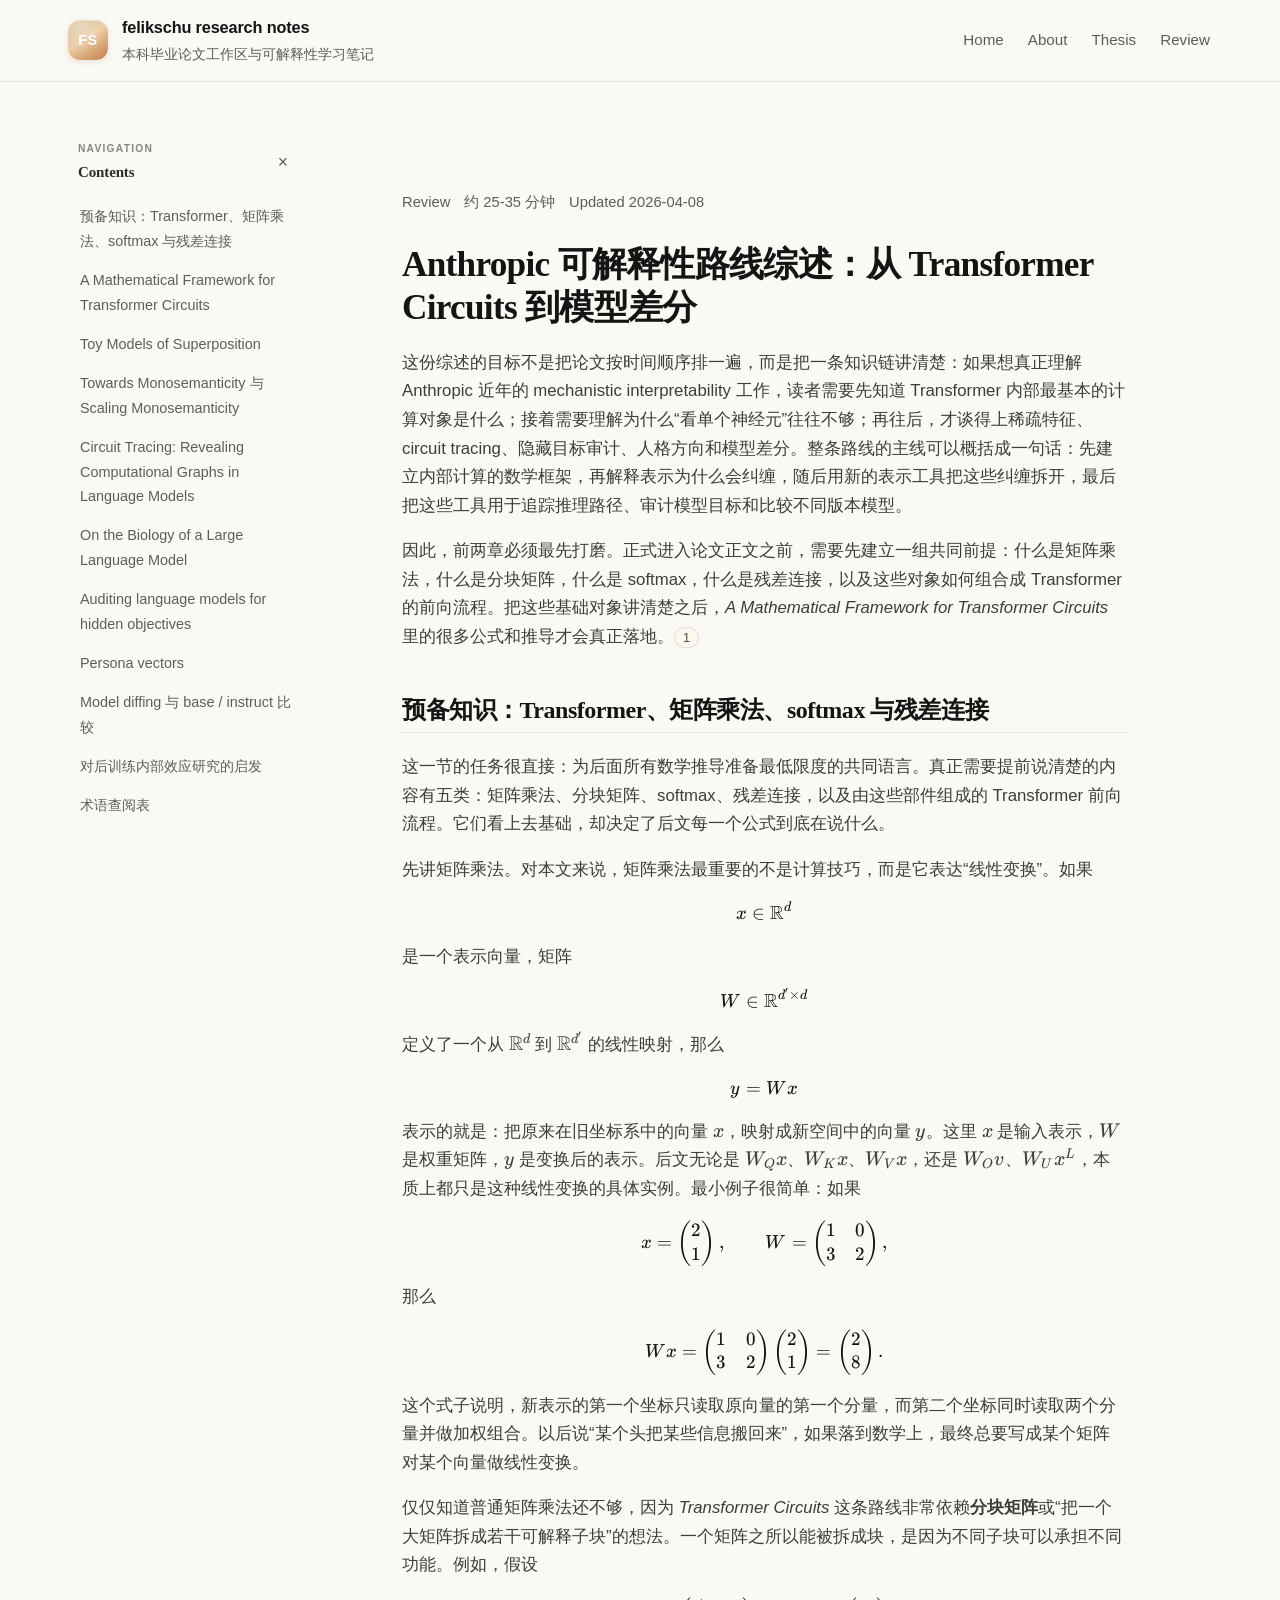
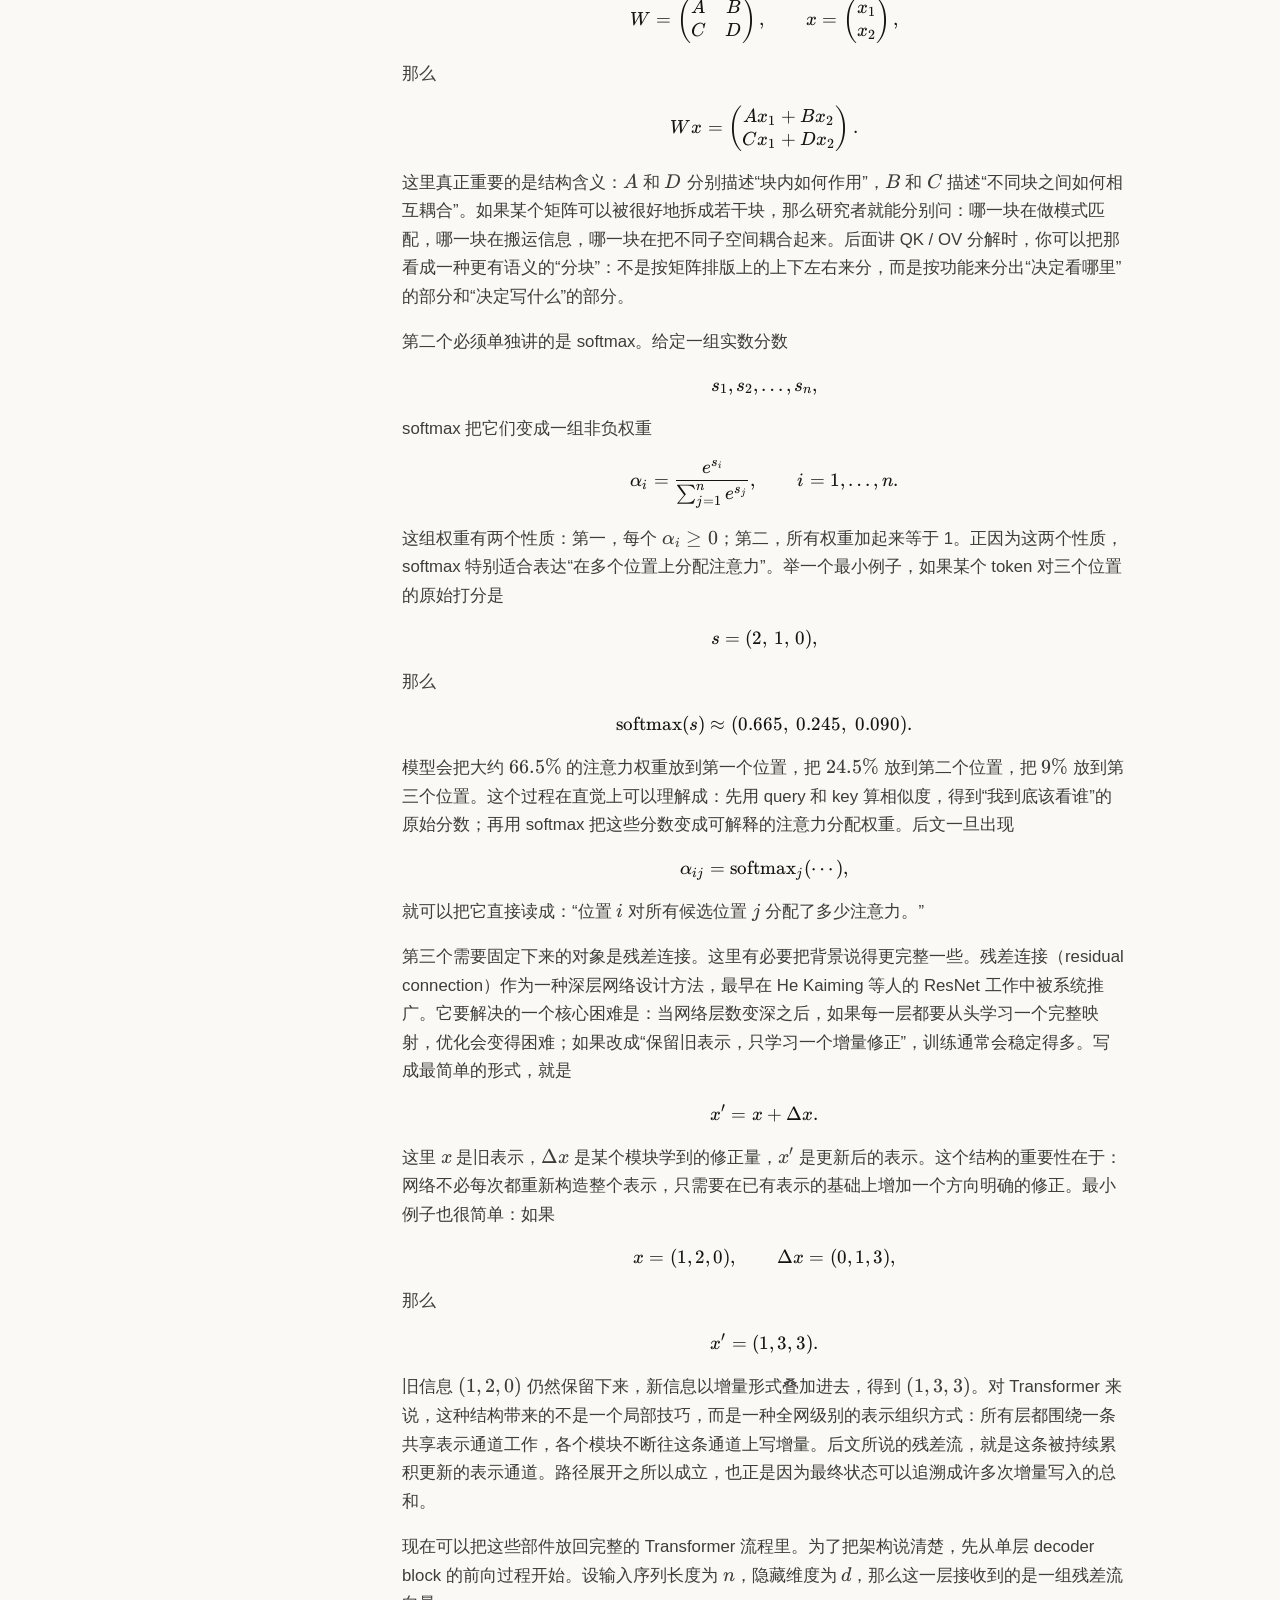
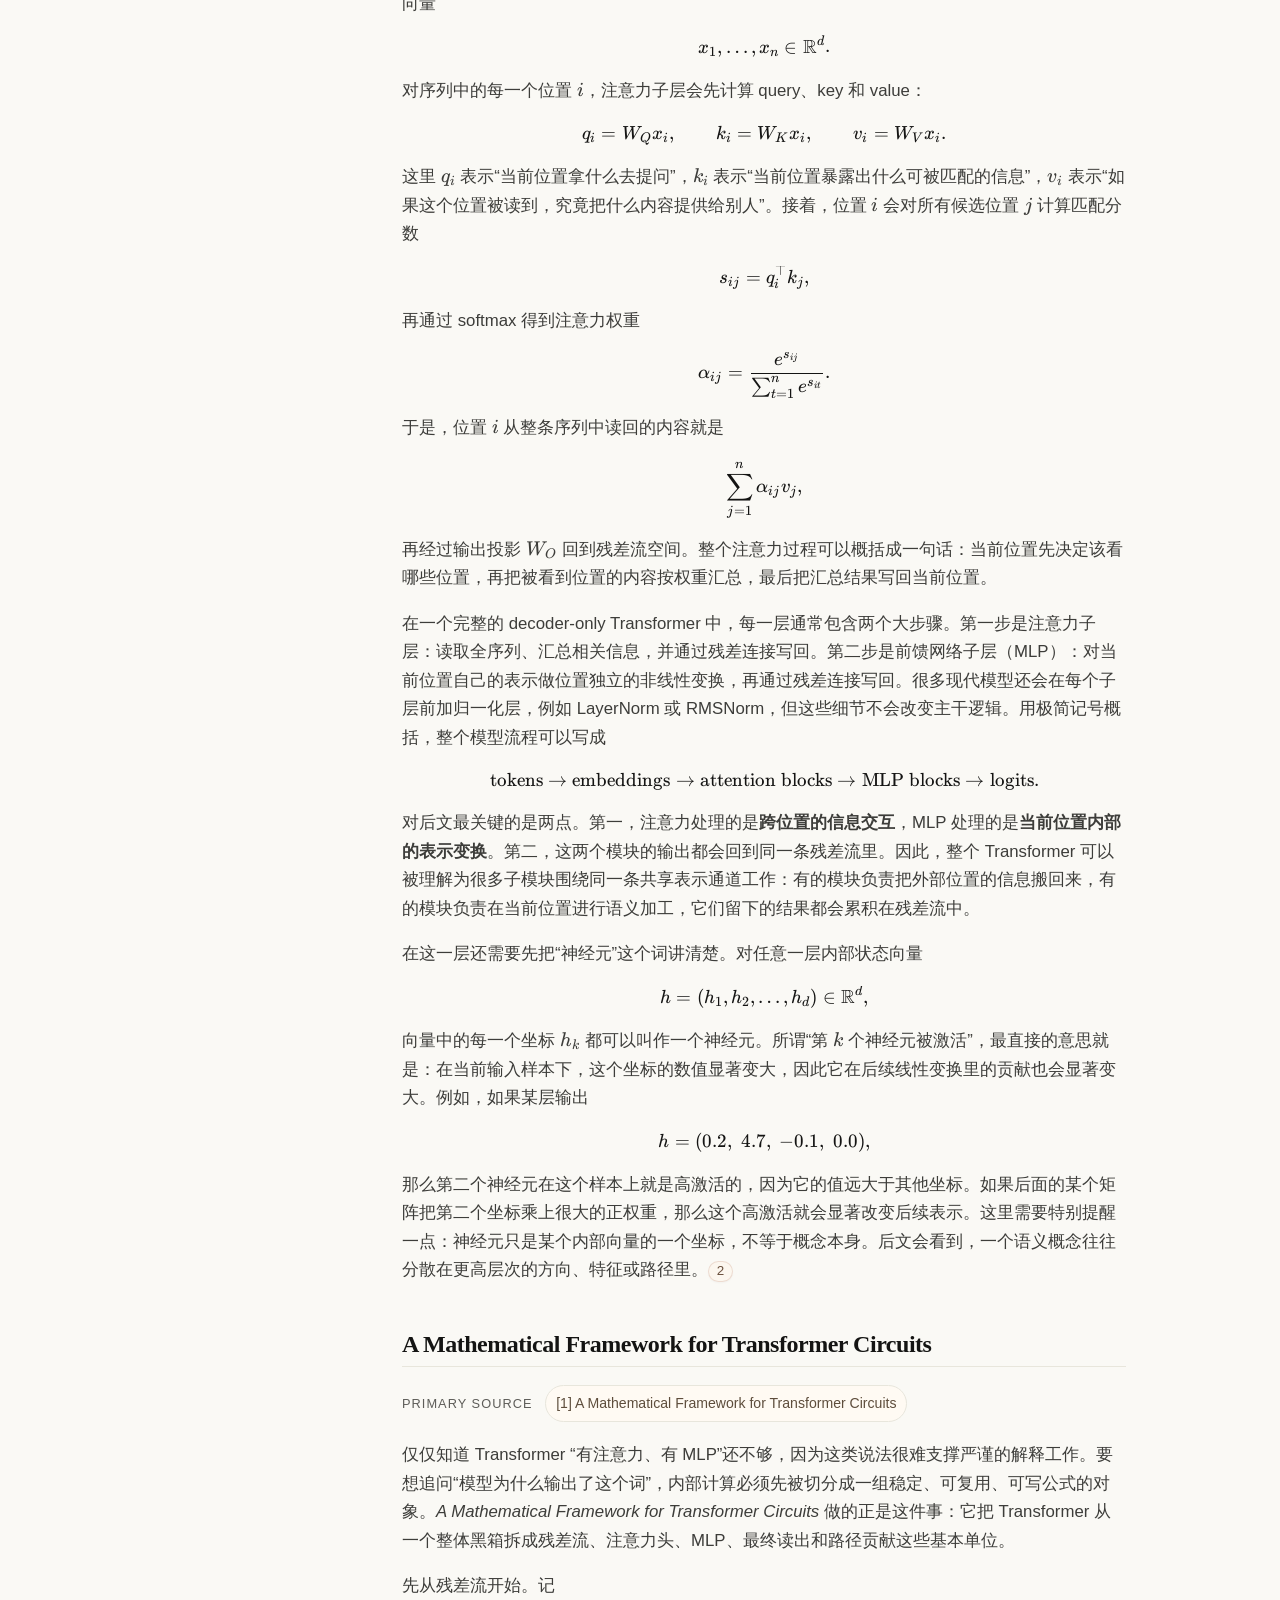
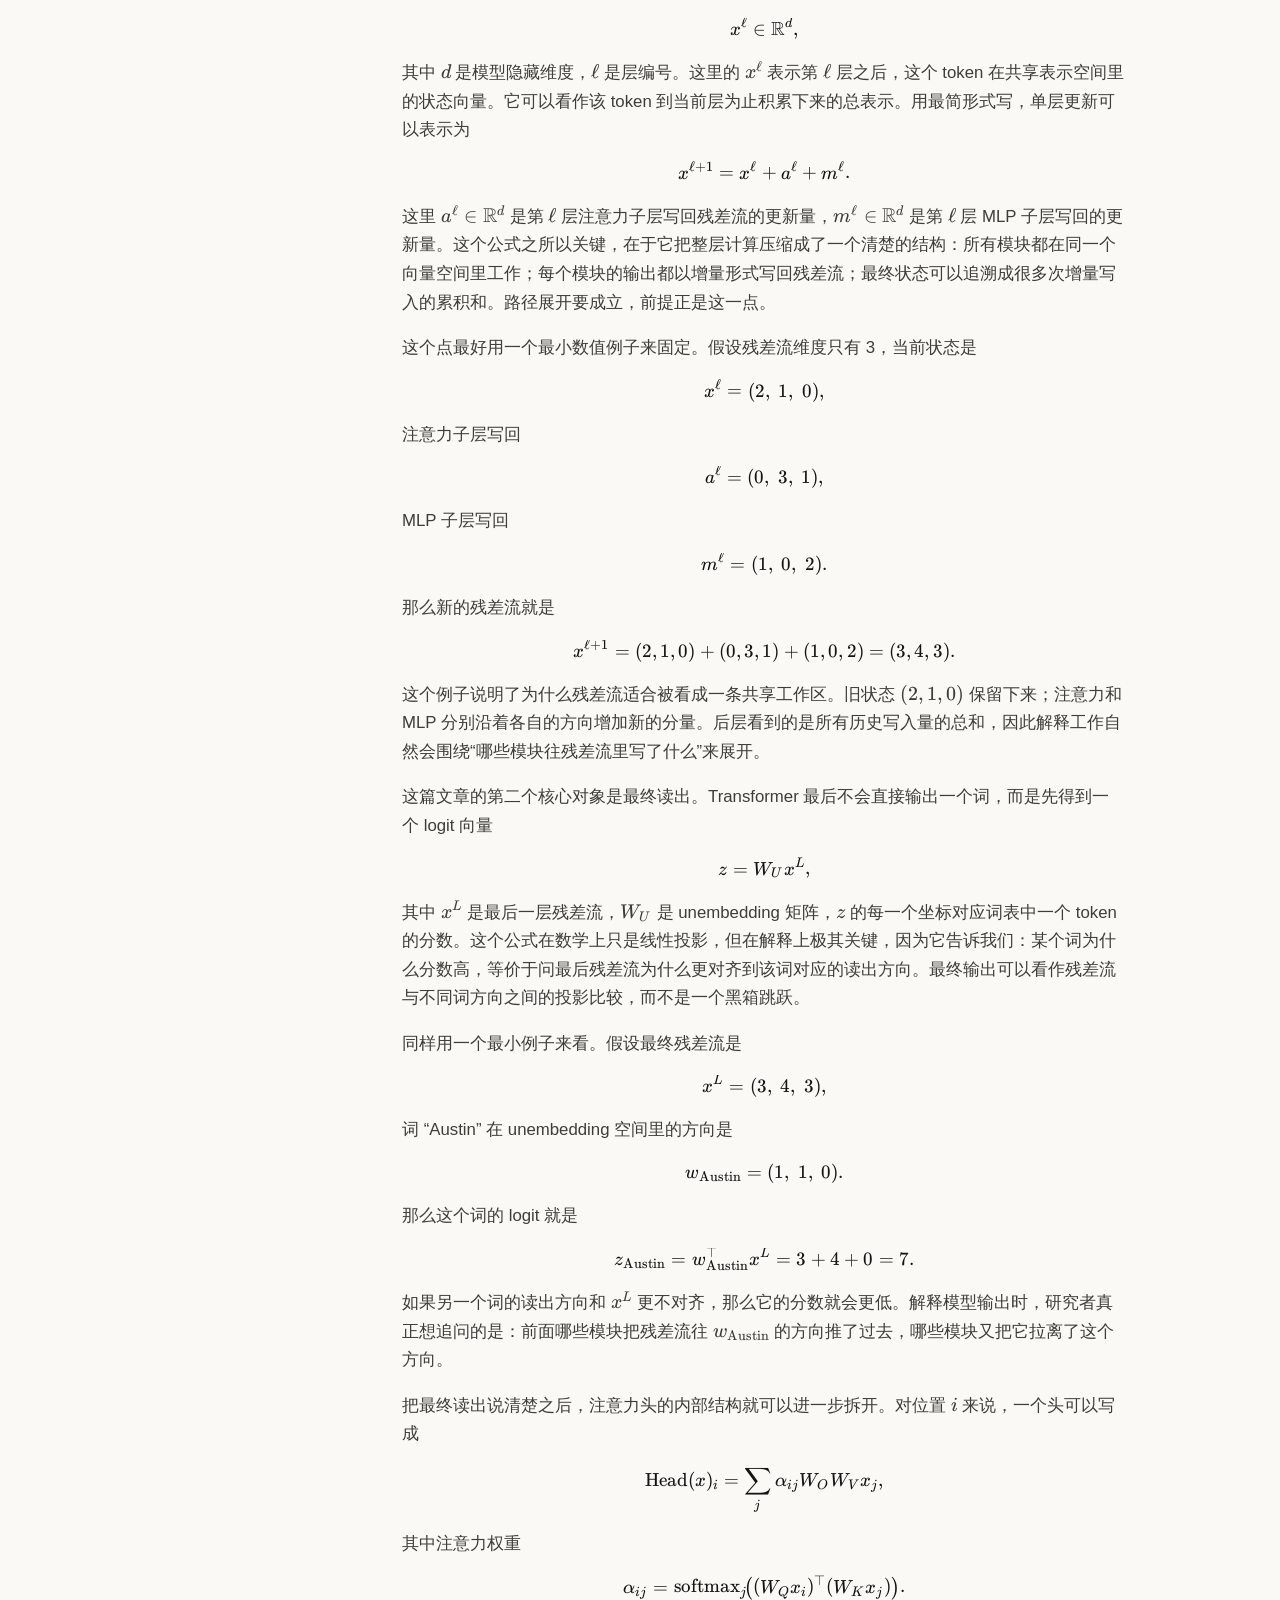
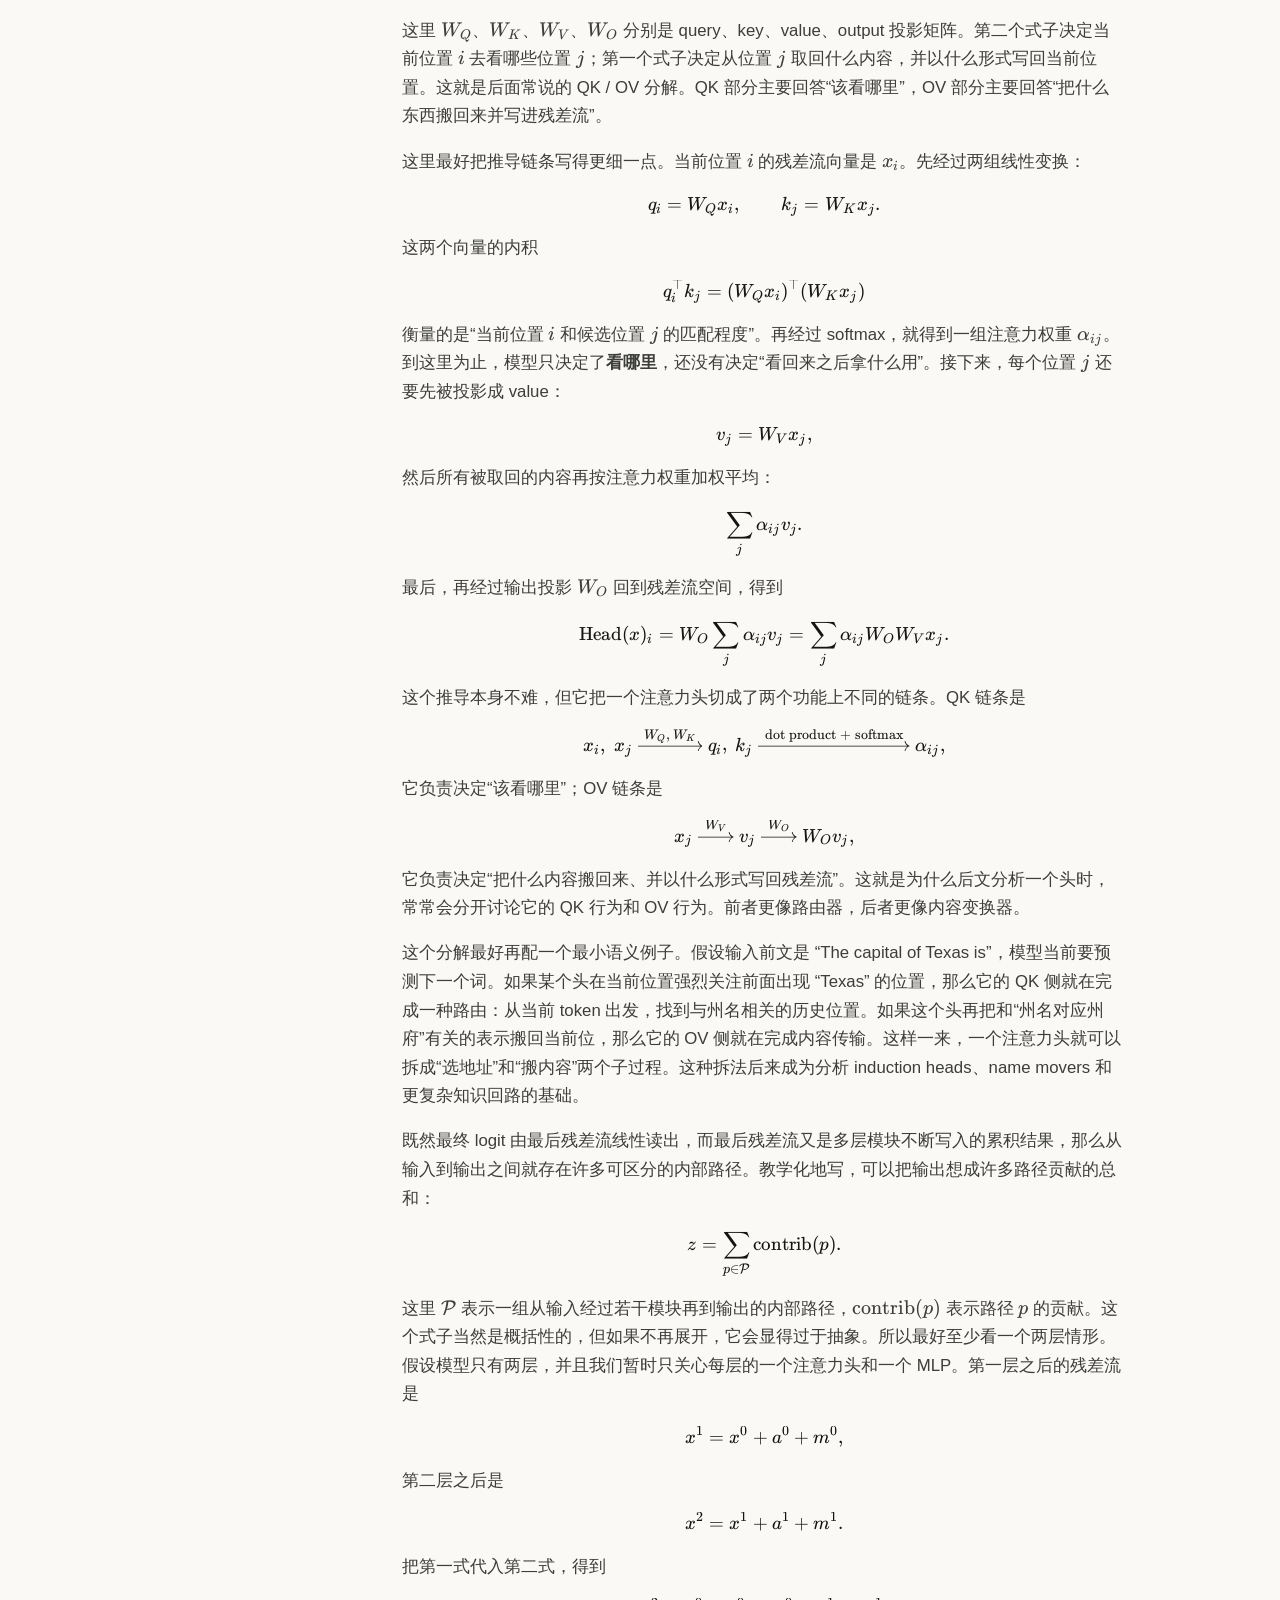
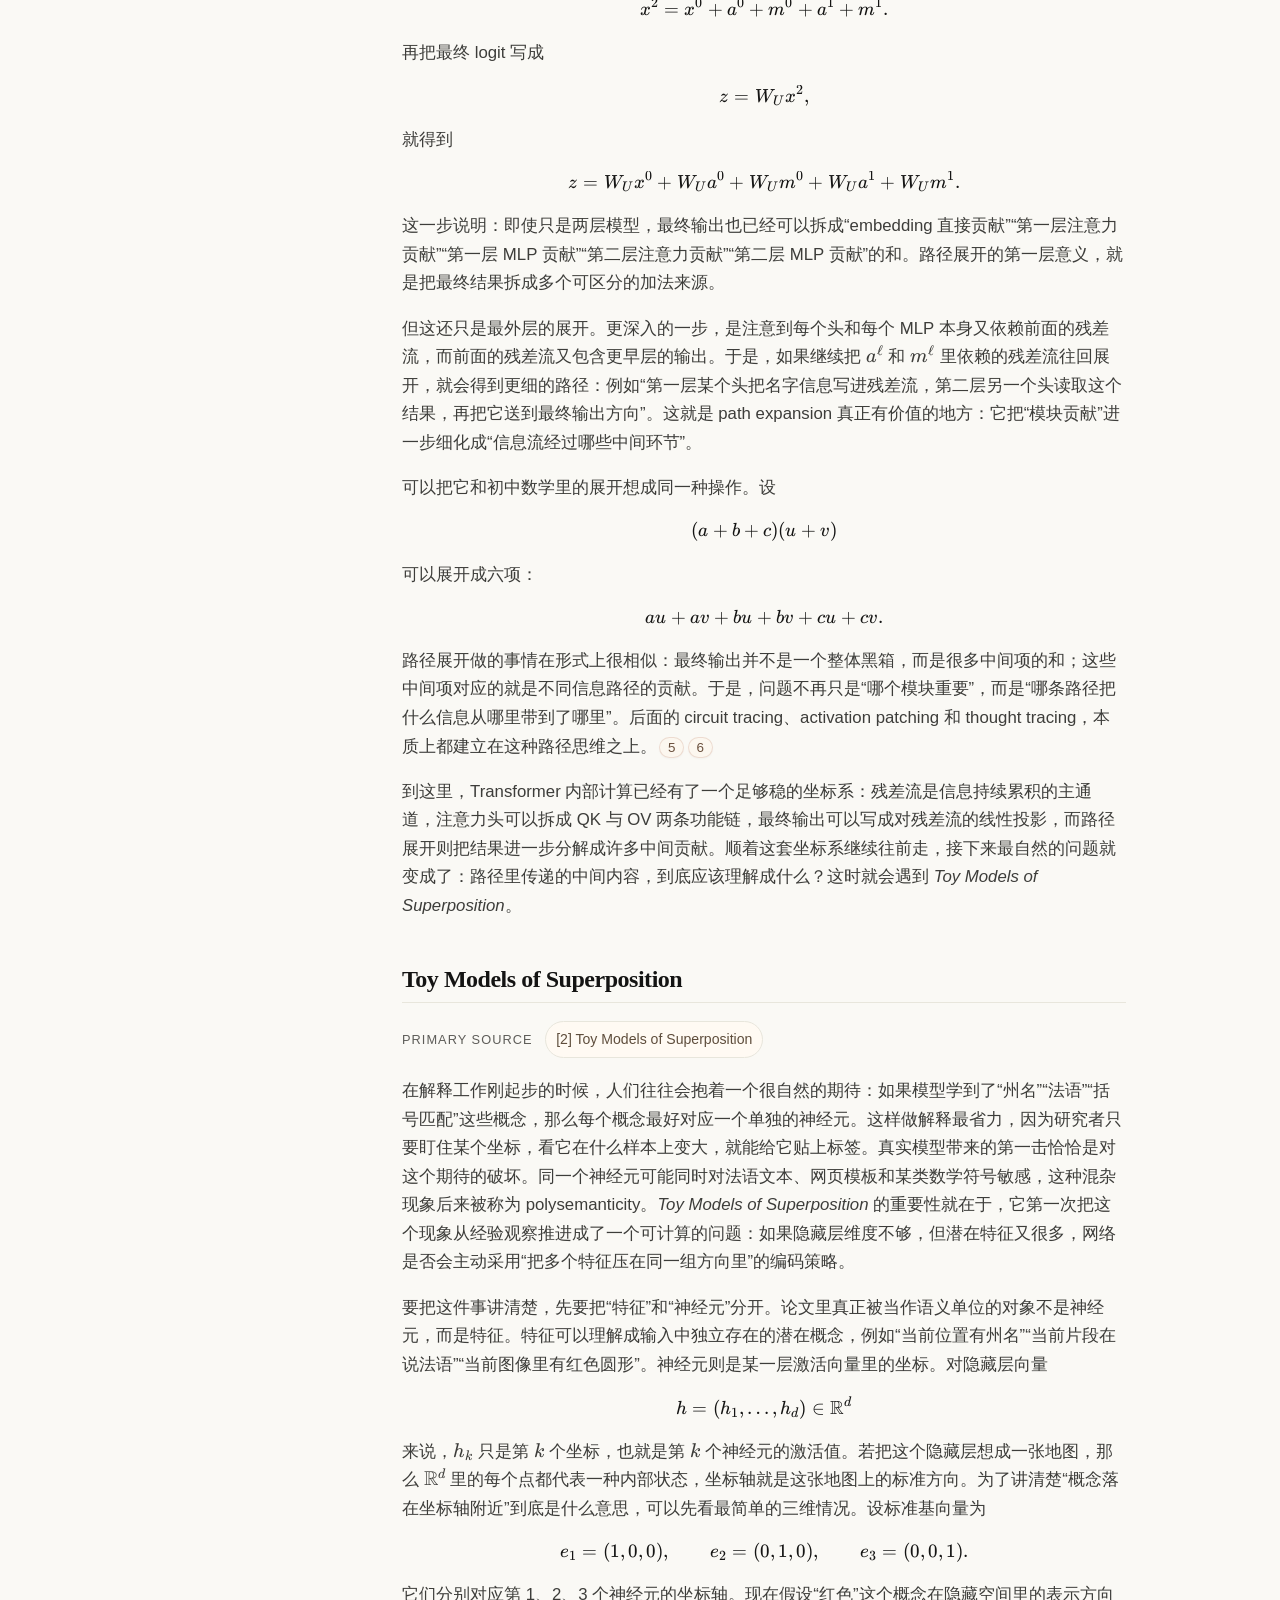
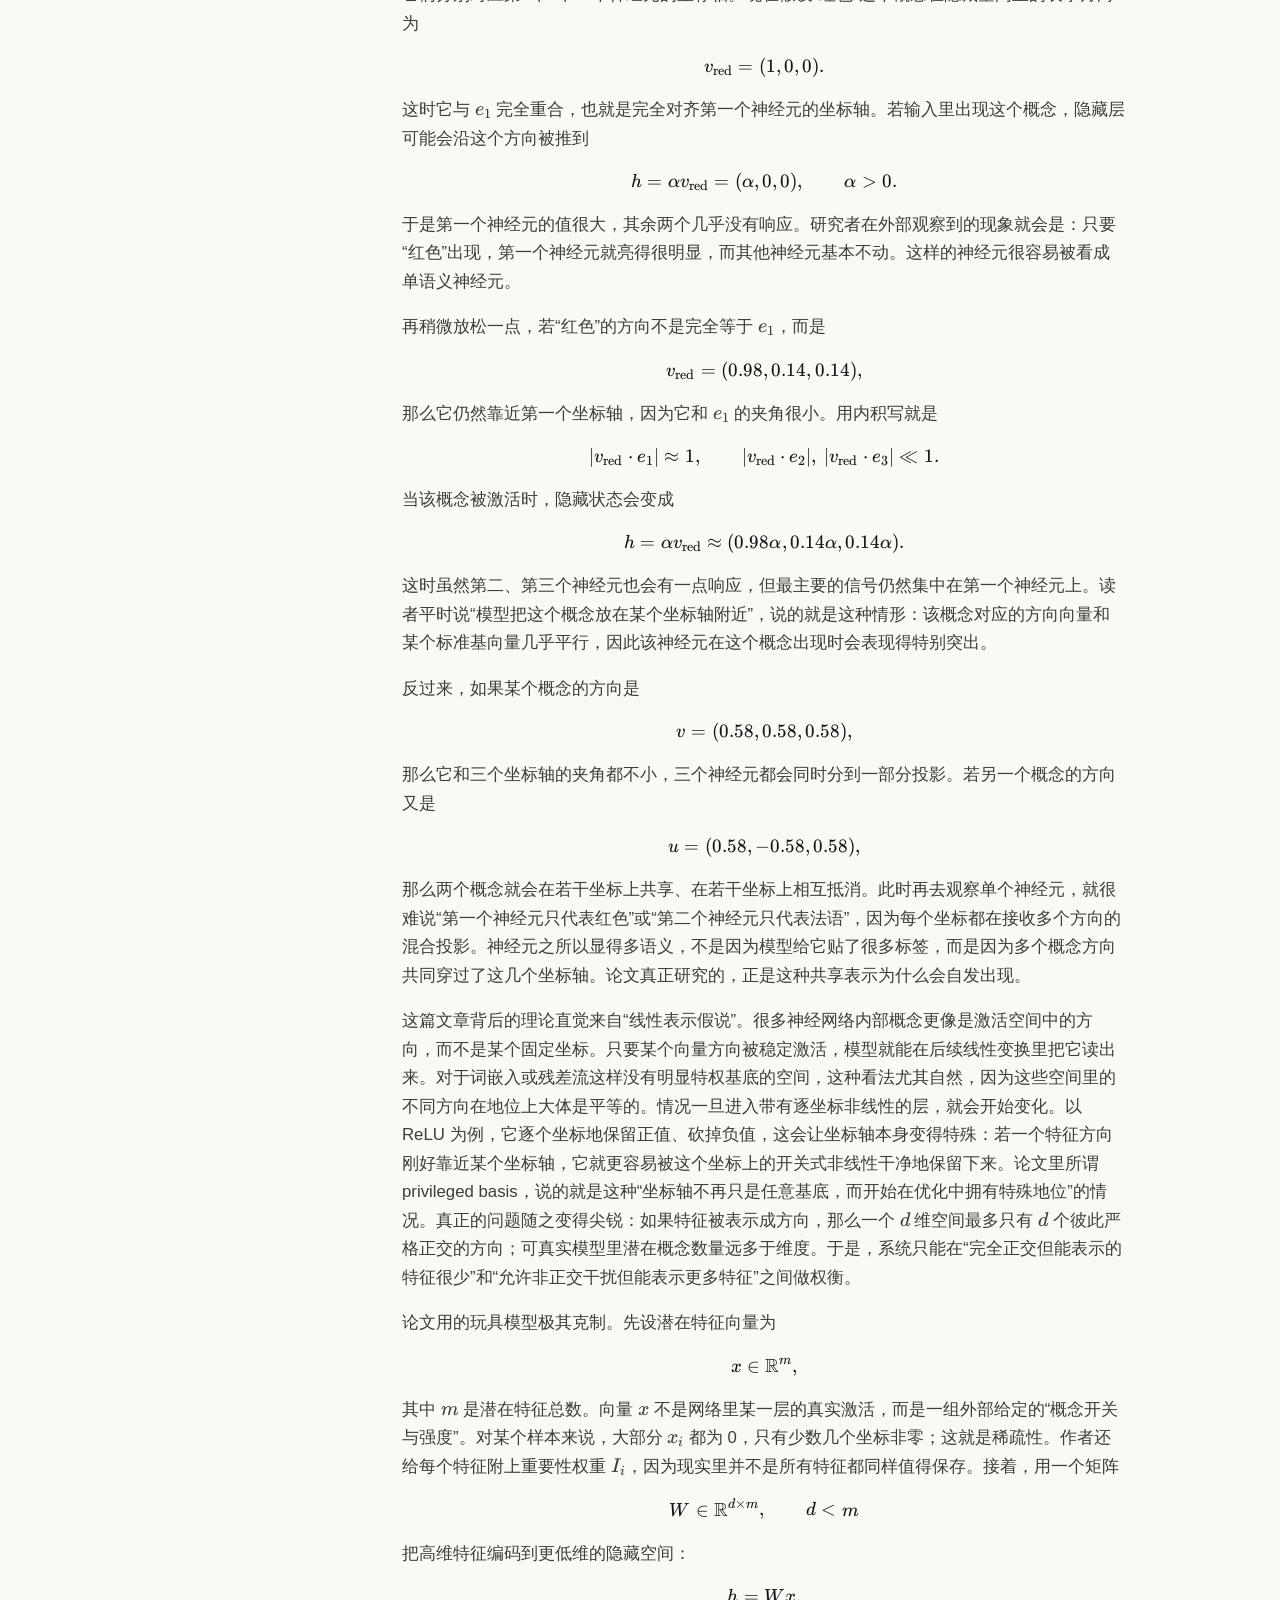
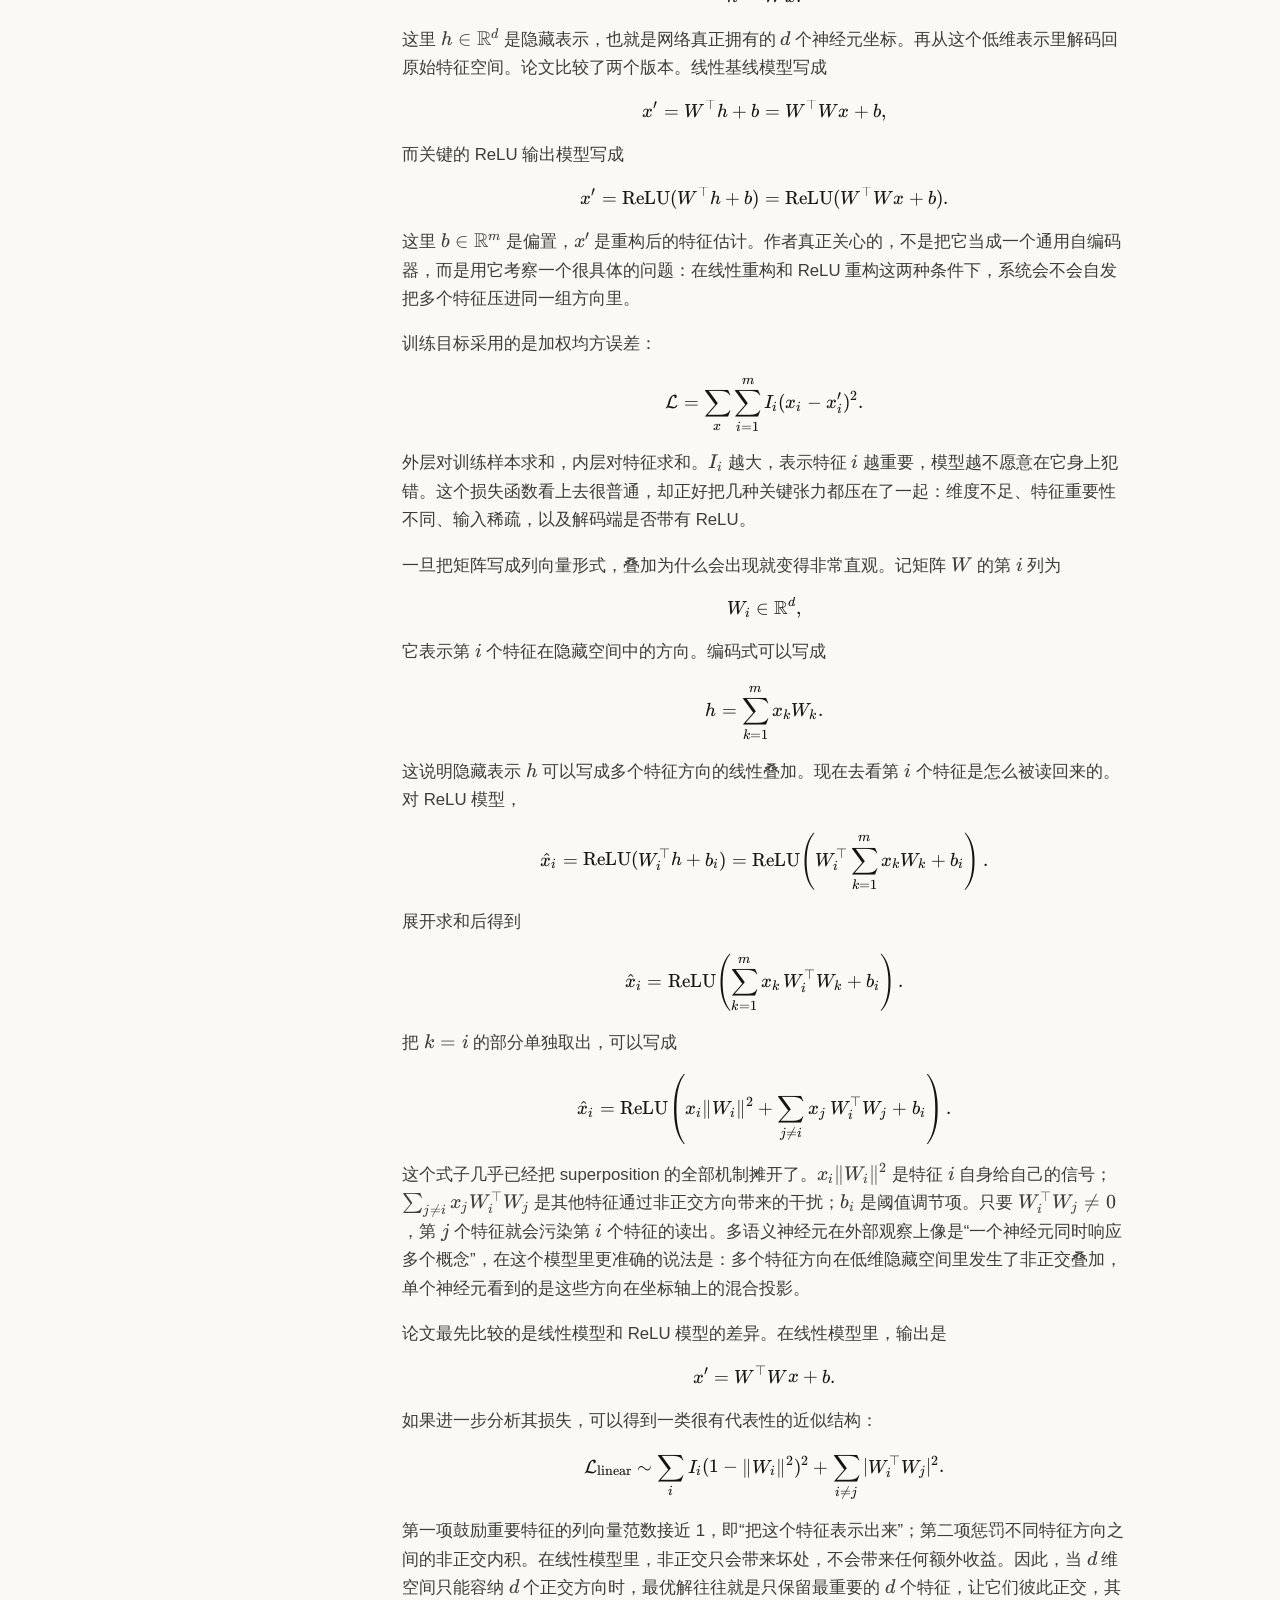
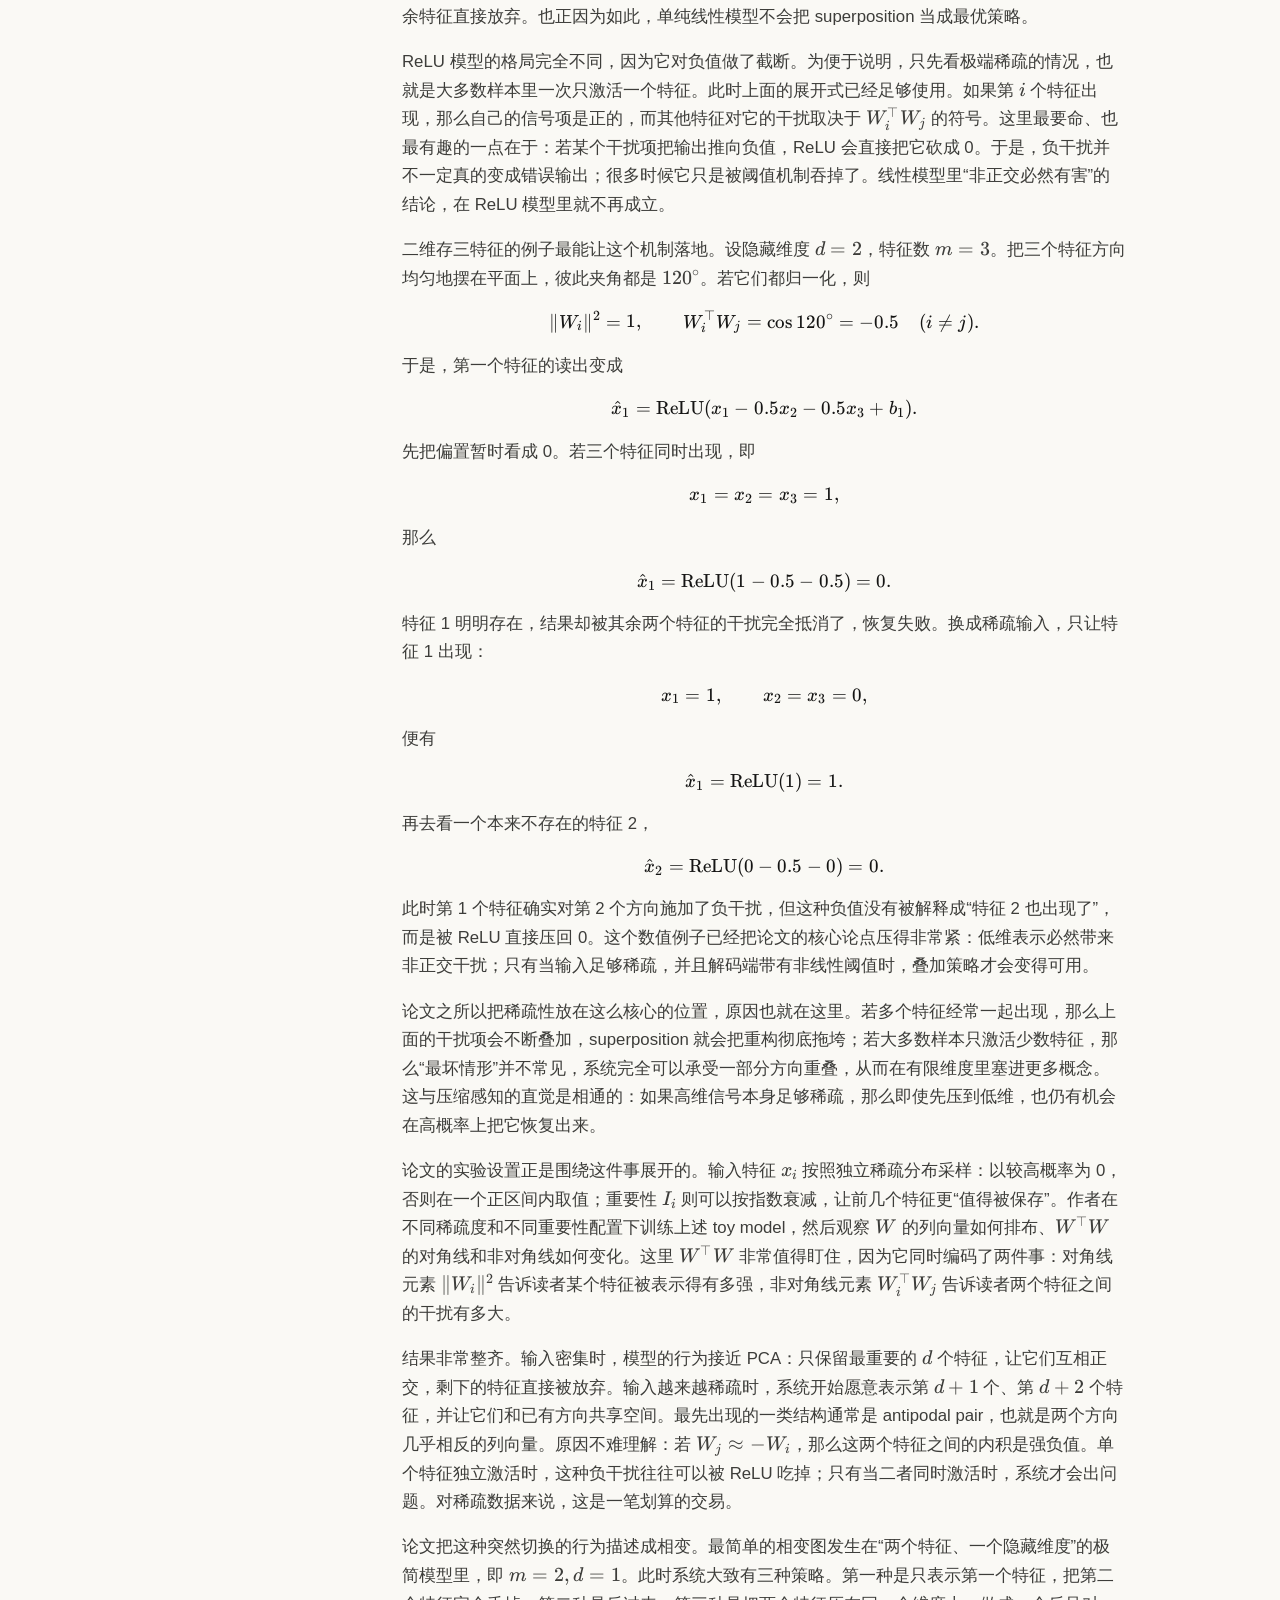
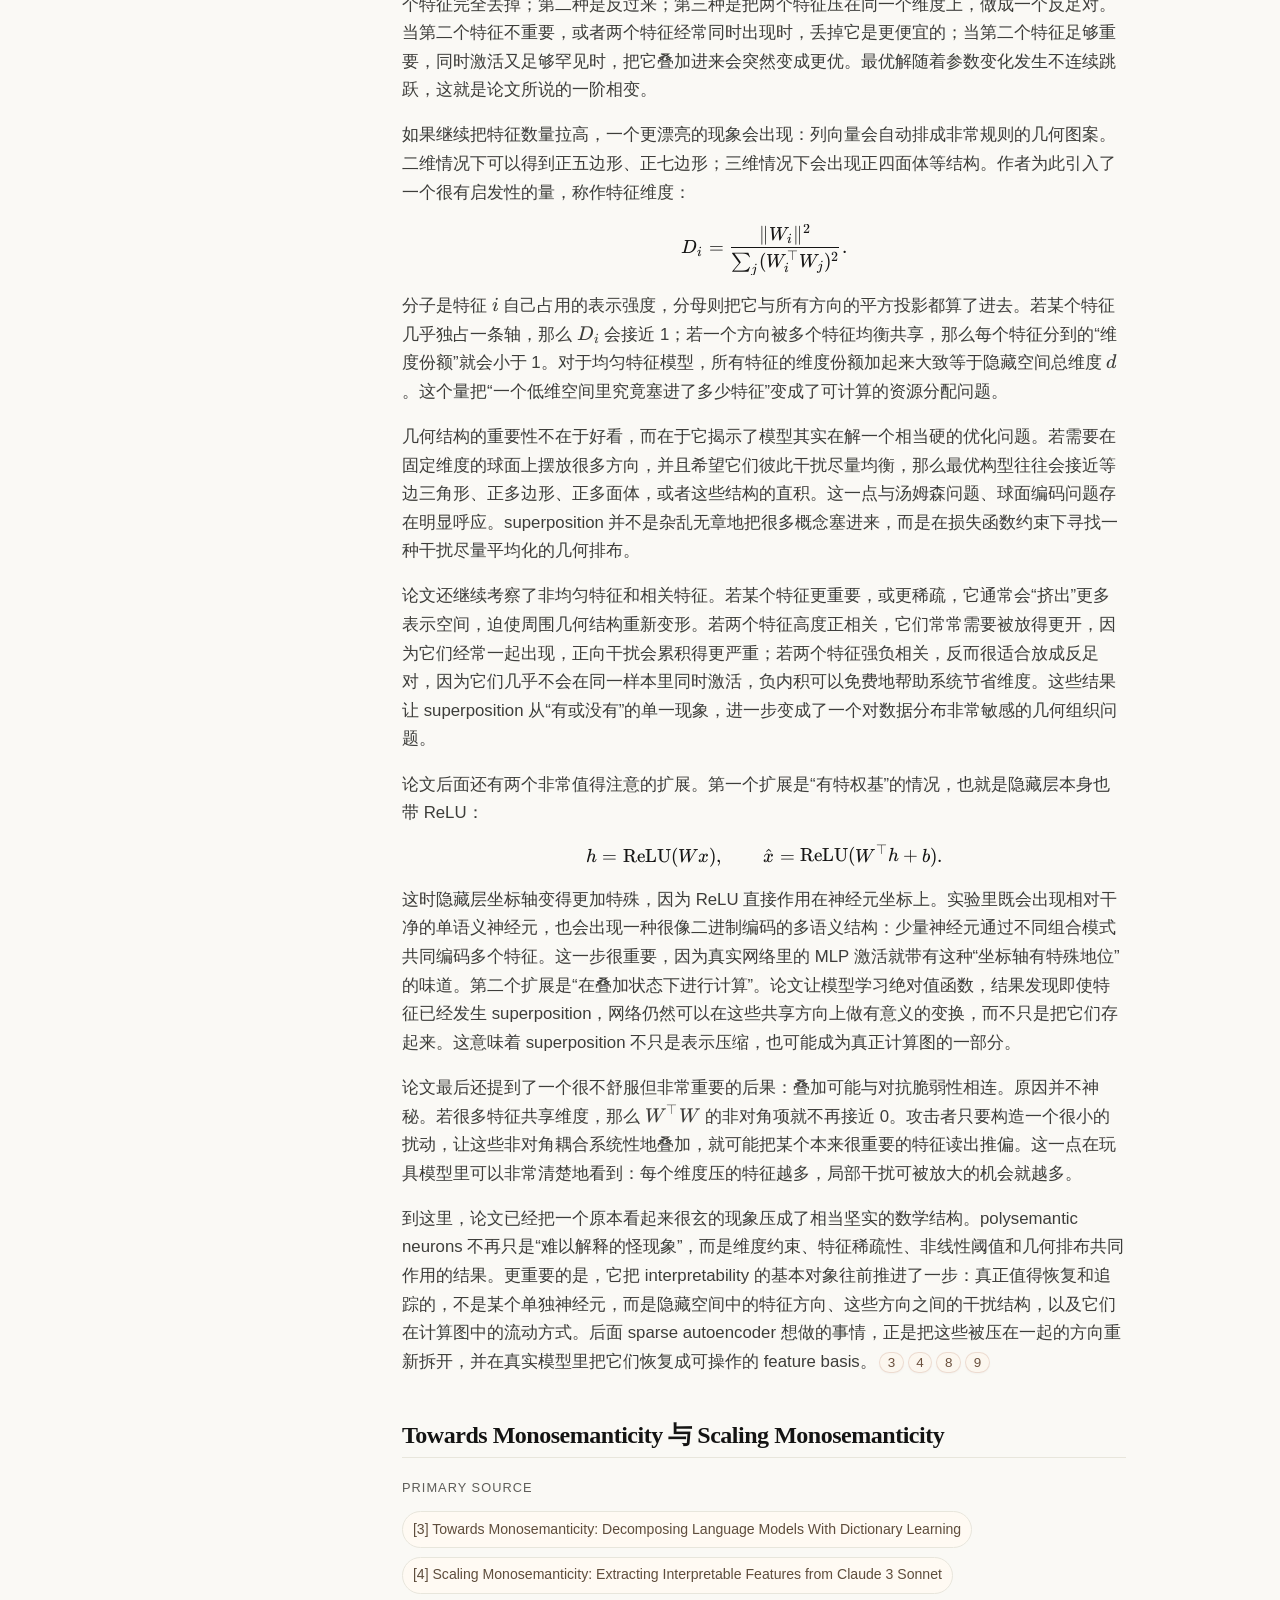
==== commit b30c4ea5: "Update review content and glossary" ====
--- a/review/index.html
+++ b/review/index.html
@@ -39,7 +39,7 @@
           </div>
           <button class="toc-toggle" id="toc-inline-toggle" aria-label="收起目录" title="收起目录">×</button>
         </div>
-        <ul class="toc-list"><li><a href="#section-1">预备知识：Transformer、矩阵乘法、softmax 与残差连接</a></li><li><a href="#section-2">A Mathematical Framework for Transformer Circuits</a></li><li><a href="#section-3">Toy Models of Superposition：为什么神经元难以理解？</a></li><li><a href="#section-4">Open-sourcing circuit tracing tools</a></li><li><a href="#section-5">Tracing the thoughts of a large language model</a></li><li><a href="#section-6">Auditing language models for hidden objectives</a></li><li><a href="#section-7">Persona vectors</a></li><li><a href="#section-8">Model diffing 与 base / instruct 比较</a></li><li><a href="#section-9">对后训练内部效应研究的启发</a></li></ul>
+        <ul class="toc-list"><li><a href="#section-1">预备知识：Transformer、矩阵乘法、softmax 与残差连接</a></li><li><a href="#section-2">A Mathematical Framework for Transformer Circuits</a></li><li><a href="#section-3">Toy Models of Superposition</a></li><li><a href="#section-4">Towards Monosemanticity 与 Scaling Monosemanticity</a></li><li><a href="#section-5">Circuit Tracing: Revealing Computational Graphs in Language Models</a></li><li><a href="#section-6">On the Biology of a Large Language Model</a></li><li><a href="#section-7">Auditing language models for hidden objectives</a></li><li><a href="#section-8">Persona vectors</a></li><li><a href="#section-9">Model diffing 与 base / instruct 比较</a></li><li><a href="#section-10">对后训练内部效应研究的启发</a></li><li><a href="#section-11">术语查阅表</a></li></ul>
       </div>
     </aside>
     <article class="longform-article">
@@ -49,7 +49,7 @@
     <span>Updated 2026-04-08</span>
   </div>
       <h1>Anthropic 可解释性路线综述：从 Transformer Circuits 到模型差分</h1>
-<p>这份综述的目标不是把论文按时间顺序排一遍，而是把一条知识链讲清楚：如果想真正理解 Anthropic 近年的 mechanistic interpretability 工作，读者首先需要知道 Transformer 内部最基本的计算对象是什么；接着需要理解为什么“看单个神经元”往往不够；再往后，才谈得上稀疏特征、circuit tracing、隐藏目标审计、人格方向和模型差分。整条路线的主线可以概括成一句话：先建立内部计算的数学框架，再解释表示为什么会纠缠，随后用新的表示工具把这些纠缠拆开，最后把这些工具用于追踪推理路径、审计模型目标和比较不同版本模型。</p>
+<p>这份综述的目标不是把论文按时间顺序排一遍，而是把一条知识链讲清楚：如果想真正理解 Anthropic 近年的 mechanistic interpretability 工作，读者需要先知道 Transformer 内部最基本的计算对象是什么；接着需要理解为什么“看单个神经元”往往不够；再往后，才谈得上稀疏特征、circuit tracing、隐藏目标审计、人格方向和模型差分。整条路线的主线可以概括成一句话：先建立内部计算的数学框架，再解释表示为什么会纠缠，随后用新的表示工具把这些纠缠拆开，最后把这些工具用于追踪推理路径、审计模型目标和比较不同版本模型。</p>
 <p>因此，前两章必须最先打磨。正式进入论文正文之前，需要先建立一组共同前提：什么是矩阵乘法，什么是分块矩阵，什么是 softmax，什么是残差连接，以及这些对象如何组合成 Transformer 的前向流程。把这些基础对象讲清楚之后，<em>A Mathematical Framework for Transformer Circuits</em> 里的很多公式和推导才会真正落地。<cite-ref class="cite" id="cite-1-1">
 <button class="cite__button" type="button" aria-expanded="false" aria-controls="cite-1-1-card" aria-label="Open reference 1: A Mathematical Framework for Transformer Circuits" title="A Mathematical Framework for Transformer Circuits">
 <span class="cite__label">1</span>
@@ -121,7 +121,7 @@
 \mathrm{softmax}(s)
 \approx
 (0.665,\;0.245,\;0.090).
-</annotation></semantics></math></span><span class="katex-html" aria-hidden="true"><span class="base"><span class="strut" style="height:1em;vertical-align:-0.25em;"></span><span class="mord"><span class="mord mathrm">softmax</span></span><span class="mopen">(</span><span class="mord mathnormal">s</span><span class="mclose">)</span><span class="mspace" style="margin-right:0.2778em;"></span><span class="mrel">≈</span><span class="mspace" style="margin-right:0.2778em;"></span></span><span class="base"><span class="strut" style="height:1em;vertical-align:-0.25em;"></span><span class="mopen">(</span><span class="mord">0.665</span><span class="mpunct">,</span><span class="mspace" style="margin-right:0.2778em;"></span><span class="mspace" style="margin-right:0.1667em;"></span><span class="mord">0.245</span><span class="mpunct">,</span><span class="mspace" style="margin-right:0.2778em;"></span><span class="mspace" style="margin-right:0.1667em;"></span><span class="mord">0.090</span><span class="mclose">)</span><span class="mord">.</span></span></span></span></span></eqn></section><p>也就是说，模型会把大约 <eq><span class="katex"><span class="katex-mathml"><math xmlns="http://www.w3.org/1998/Math/MathML"><semantics><mrow><mn>66.5</mn><mi mathvariant="normal">%</mi></mrow><annotation encoding="application/x-tex">66.5\%</annotation></semantics></math></span><span class="katex-html" aria-hidden="true"><span class="base"><span class="strut" style="height:0.8056em;vertical-align:-0.0556em;"></span><span class="mord">66.5%</span></span></span></span></eq> 的注意力权重放到第一个位置，把 <eq><span class="katex"><span class="katex-mathml"><math xmlns="http://www.w3.org/1998/Math/MathML"><semantics><mrow><mn>24.5</mn><mi mathvariant="normal">%</mi></mrow><annotation encoding="application/x-tex">24.5\%</annotation></semantics></math></span><span class="katex-html" aria-hidden="true"><span class="base"><span class="strut" style="height:0.8056em;vertical-align:-0.0556em;"></span><span class="mord">24.5%</span></span></span></span></eq> 放到第二个位置，把 <eq><span class="katex"><span class="katex-mathml"><math xmlns="http://www.w3.org/1998/Math/MathML"><semantics><mrow><mn>9</mn><mi mathvariant="normal">%</mi></mrow><annotation encoding="application/x-tex">9\%</annotation></semantics></math></span><span class="katex-html" aria-hidden="true"><span class="base"><span class="strut" style="height:0.8056em;vertical-align:-0.0556em;"></span><span class="mord">9%</span></span></span></span></eq> 放到第三个位置。这个过程在直觉上可以理解成：先用 query 和 key 算相似度，得到“我到底该看谁”的原始分数；再用 softmax 把这些分数变成可解释的注意力分配权重。后文一旦出现</p>
+</annotation></semantics></math></span><span class="katex-html" aria-hidden="true"><span class="base"><span class="strut" style="height:1em;vertical-align:-0.25em;"></span><span class="mord"><span class="mord mathrm">softmax</span></span><span class="mopen">(</span><span class="mord mathnormal">s</span><span class="mclose">)</span><span class="mspace" style="margin-right:0.2778em;"></span><span class="mrel">≈</span><span class="mspace" style="margin-right:0.2778em;"></span></span><span class="base"><span class="strut" style="height:1em;vertical-align:-0.25em;"></span><span class="mopen">(</span><span class="mord">0.665</span><span class="mpunct">,</span><span class="mspace" style="margin-right:0.2778em;"></span><span class="mspace" style="margin-right:0.1667em;"></span><span class="mord">0.245</span><span class="mpunct">,</span><span class="mspace" style="margin-right:0.2778em;"></span><span class="mspace" style="margin-right:0.1667em;"></span><span class="mord">0.090</span><span class="mclose">)</span><span class="mord">.</span></span></span></span></span></eqn></section><p>模型会把大约 <eq><span class="katex"><span class="katex-mathml"><math xmlns="http://www.w3.org/1998/Math/MathML"><semantics><mrow><mn>66.5</mn><mi mathvariant="normal">%</mi></mrow><annotation encoding="application/x-tex">66.5\%</annotation></semantics></math></span><span class="katex-html" aria-hidden="true"><span class="base"><span class="strut" style="height:0.8056em;vertical-align:-0.0556em;"></span><span class="mord">66.5%</span></span></span></span></eq> 的注意力权重放到第一个位置，把 <eq><span class="katex"><span class="katex-mathml"><math xmlns="http://www.w3.org/1998/Math/MathML"><semantics><mrow><mn>24.5</mn><mi mathvariant="normal">%</mi></mrow><annotation encoding="application/x-tex">24.5\%</annotation></semantics></math></span><span class="katex-html" aria-hidden="true"><span class="base"><span class="strut" style="height:0.8056em;vertical-align:-0.0556em;"></span><span class="mord">24.5%</span></span></span></span></eq> 放到第二个位置，把 <eq><span class="katex"><span class="katex-mathml"><math xmlns="http://www.w3.org/1998/Math/MathML"><semantics><mrow><mn>9</mn><mi mathvariant="normal">%</mi></mrow><annotation encoding="application/x-tex">9\%</annotation></semantics></math></span><span class="katex-html" aria-hidden="true"><span class="base"><span class="strut" style="height:0.8056em;vertical-align:-0.0556em;"></span><span class="mord">9%</span></span></span></span></eq> 放到第三个位置。这个过程在直觉上可以理解成：先用 query 和 key 算相似度，得到“我到底该看谁”的原始分数；再用 softmax 把这些分数变成可解释的注意力分配权重。后文一旦出现</p>
 <section><eqn><span class="katex-display"><span class="katex"><span class="katex-mathml"><math xmlns="http://www.w3.org/1998/Math/MathML" display="block"><semantics><mrow><msub><mi>α</mi><mrow><mi>i</mi><mi>j</mi></mrow></msub><mo>=</mo><msub><mrow><mi mathvariant="normal">s</mi><mi mathvariant="normal">o</mi><mi mathvariant="normal">f</mi><mi mathvariant="normal">t</mi><mi mathvariant="normal">m</mi><mi mathvariant="normal">a</mi><mi mathvariant="normal">x</mi></mrow><mi>j</mi></msub><mo stretchy="false">(</mo><mo>⋯</mo><mtext> </mtext><mo stretchy="false">)</mo><mo separator="true">,</mo></mrow><annotation encoding="application/x-tex">
 \alpha_{ij}=\mathrm{softmax}_j(\cdots),
 </annotation></semantics></math></span><span class="katex-html" aria-hidden="true"><span class="base"><span class="strut" style="height:0.7167em;vertical-align:-0.2861em;"></span><span class="mord"><span class="mord mathnormal" style="margin-right:0.0037em;">α</span><span class="msupsub"><span class="vlist-t vlist-t2"><span class="vlist-r"><span class="vlist" style="height:0.3117em;"><span style="top:-2.55em;margin-left:-0.0037em;margin-right:0.05em;"><span class="pstrut" style="height:2.7em;"></span><span class="sizing reset-size6 size3 mtight"><span class="mord mtight"><span class="mord mathnormal mtight" style="margin-right:0.0572em;">ij</span></span></span></span></span><span class="vlist-s">​</span></span><span class="vlist-r"><span class="vlist" style="height:0.2861em;"><span></span></span></span></span></span></span><span class="mspace" style="margin-right:0.2778em;"></span><span class="mrel">=</span><span class="mspace" style="margin-right:0.2778em;"></span></span><span class="base"><span class="strut" style="height:1.0361em;vertical-align:-0.2861em;"></span><span class="mord"><span class="mord"><span class="mord mathrm">softmax</span></span><span class="msupsub"><span class="vlist-t vlist-t2"><span class="vlist-r"><span class="vlist" style="height:0.3117em;"><span style="top:-2.55em;margin-right:0.05em;"><span class="pstrut" style="height:2.7em;"></span><span class="sizing reset-size6 size3 mtight"><span class="mord mathnormal mtight" style="margin-right:0.0572em;">j</span></span></span></span><span class="vlist-s">​</span></span><span class="vlist-r"><span class="vlist" style="height:0.2861em;"><span></span></span></span></span></span></span><span class="mopen">(</span><span class="minner">⋯</span><span class="mspace" style="margin-right:0.1667em;"></span><span class="mclose">)</span><span class="mpunct">,</span></span></span></span></span></eqn></section><p>就可以把它直接读成：“位置 <eq><span class="katex"><span class="katex-mathml"><math xmlns="http://www.w3.org/1998/Math/MathML"><semantics><mrow><mi>i</mi></mrow><annotation encoding="application/x-tex">i</annotation></semantics></math></span><span class="katex-html" aria-hidden="true"><span class="base"><span class="strut" style="height:0.6595em;"></span><span class="mord mathnormal">i</span></span></span></span></eq> 对所有候选位置 <eq><span class="katex"><span class="katex-mathml"><math xmlns="http://www.w3.org/1998/Math/MathML"><semantics><mrow><mi>j</mi></mrow><annotation encoding="application/x-tex">j</annotation></semantics></math></span><span class="katex-html" aria-hidden="true"><span class="base"><span class="strut" style="height:0.854em;vertical-align:-0.1944em;"></span><span class="mord mathnormal" style="margin-right:0.0572em;">j</span></span></span></span></eq> 分配了多少注意力。”</p>
@@ -182,9 +182,8 @@
 </span>
 </cite-ref></p>
 <h2 id="section-2">A Mathematical Framework for Transformer Circuits</h2><div class="section-sources"><span class="section-sources__label">Primary source</span><div class="section-sources__list"><a class="section-source" href="#ref-1" title="A Mathematical Framework for Transformer Circuits">[1] A Mathematical Framework for Transformer Circuits</a></div></div>
-<p>这一章要回答的问题非常具体：如果一个 Transformer 最后输出了某个词，研究者究竟应当从哪里开始解释这个结果？更严格地说，模型内部哪些对象值得被当成分析单位，哪些对象只是实现细节？在这篇文章出现之前，大家当然知道“注意力会看别的位置”“MLP 会改写表示”，但这些说法太粗，无法支撑系统性的解释工作。<em>A Mathematical Framework for Transformer Circuits</em> 的真正贡献，是把 Transformer 内部计算拆成几类可复用的数学对象，并说明这些对象如何通过一条共享表示通道累积到最终输出。</p>
-<p>这一章读完之后，读者至少应当能够做到三件事。第一，能够把 Transformer 的层间计算看成对同一条残差流的连续读写，而不是一串彼此孤立的层输出。第二，能够区分注意力头内部的 QK 部分和 OV 部分，理解前者决定“看哪里”，后者决定“把什么搬回来”。第三，能够接受一种新的解释单位：模型输出来自许多内部路径贡献的叠加。</p>
-<p>本章最先需要定义的对象是残差流，记作</p>
+<p>仅仅知道 Transformer “有注意力、有 MLP”还不够，因为这类说法很难支撑严谨的解释工作。要想追问“模型为什么输出了这个词”，内部计算必须先被切分成一组稳定、可复用、可写公式的对象。<em>A Mathematical Framework for Transformer Circuits</em> 做的正是这件事：它把 Transformer 从一个整体黑箱拆成残差流、注意力头、MLP、最终读出和路径贡献这些基本单位。</p>
+<p>先从残差流开始。记</p>
 <section><eqn><span class="katex-display"><span class="katex"><span class="katex-mathml"><math xmlns="http://www.w3.org/1998/Math/MathML" display="block"><semantics><mrow><msup><mi>x</mi><mi mathvariant="normal">ℓ</mi></msup><mo>∈</mo><msup><mi mathvariant="double-struck">R</mi><mi>d</mi></msup><mo separator="true">,</mo></mrow><annotation encoding="application/x-tex">
 x^\ell \in \mathbb{R}^d,
 </annotation></semantics></math></span><span class="katex-html" aria-hidden="true"><span class="base"><span class="strut" style="height:0.9382em;vertical-align:-0.0391em;"></span><span class="mord"><span class="mord mathnormal">x</span><span class="msupsub"><span class="vlist-t"><span class="vlist-r"><span class="vlist" style="height:0.8991em;"><span style="top:-3.113em;margin-right:0.05em;"><span class="pstrut" style="height:2.7em;"></span><span class="sizing reset-size6 size3 mtight"><span class="mord mtight">ℓ</span></span></span></span></span></span></span></span><span class="mspace" style="margin-right:0.2778em;"></span><span class="mrel">∈</span><span class="mspace" style="margin-right:0.2778em;"></span></span><span class="base"><span class="strut" style="height:1.0935em;vertical-align:-0.1944em;"></span><span class="mord"><span class="mord mathbb">R</span><span class="msupsub"><span class="vlist-t"><span class="vlist-r"><span class="vlist" style="height:0.8991em;"><span style="top:-3.113em;margin-right:0.05em;"><span class="pstrut" style="height:2.7em;"></span><span class="sizing reset-size6 size3 mtight"><span class="mord mathnormal mtight">d</span></span></span></span></span></span></span></span><span class="mpunct">,</span></span></span></span></span></eqn></section><p>其中 <eq><span class="katex"><span class="katex-mathml"><math xmlns="http://www.w3.org/1998/Math/MathML"><semantics><mrow><mi>d</mi></mrow><annotation encoding="application/x-tex">d</annotation></semantics></math></span><span class="katex-html" aria-hidden="true"><span class="base"><span class="strut" style="height:0.6944em;"></span><span class="mord mathnormal">d</span></span></span></span></eq> 是模型隐藏维度，<eq><span class="katex"><span class="katex-mathml"><math xmlns="http://www.w3.org/1998/Math/MathML"><semantics><mrow><mi mathvariant="normal">ℓ</mi></mrow><annotation encoding="application/x-tex">\ell</annotation></semantics></math></span><span class="katex-html" aria-hidden="true"><span class="base"><span class="strut" style="height:0.6944em;"></span><span class="mord">ℓ</span></span></span></span></eq> 是层编号。这里的 <eq><span class="katex"><span class="katex-mathml"><math xmlns="http://www.w3.org/1998/Math/MathML"><semantics><mrow><msup><mi>x</mi><mi mathvariant="normal">ℓ</mi></msup></mrow><annotation encoding="application/x-tex">x^\ell</annotation></semantics></math></span><span class="katex-html" aria-hidden="true"><span class="base"><span class="strut" style="height:0.8491em;"></span><span class="mord"><span class="mord mathnormal">x</span><span class="msupsub"><span class="vlist-t"><span class="vlist-r"><span class="vlist" style="height:0.8491em;"><span style="top:-3.063em;margin-right:0.05em;"><span class="pstrut" style="height:2.7em;"></span><span class="sizing reset-size6 size3 mtight"><span class="mord mtight">ℓ</span></span></span></span></span></span></span></span></span></span></span></eq> 表示第 <eq><span class="katex"><span class="katex-mathml"><math xmlns="http://www.w3.org/1998/Math/MathML"><semantics><mrow><mi mathvariant="normal">ℓ</mi></mrow><annotation encoding="application/x-tex">\ell</annotation></semantics></math></span><span class="katex-html" aria-hidden="true"><span class="base"><span class="strut" style="height:0.6944em;"></span><span class="mord">ℓ</span></span></span></span></eq> 层之后，这个 token 在共享表示空间里的状态向量。它可以看作该 token 到当前层为止积累下来的总表示。用最简形式写，单层更新可以表示为</p>
@@ -207,7 +206,7 @@
 <p>这篇文章的第二个核心对象是最终读出。Transformer 最后不会直接输出一个词，而是先得到一个 logit 向量</p>
 <section><eqn><span class="katex-display"><span class="katex"><span class="katex-mathml"><math xmlns="http://www.w3.org/1998/Math/MathML" display="block"><semantics><mrow><mi>z</mi><mo>=</mo><msub><mi>W</mi><mi>U</mi></msub><msup><mi>x</mi><mi>L</mi></msup><mo separator="true">,</mo></mrow><annotation encoding="application/x-tex">
 z = W_U x^L,
-</annotation></semantics></math></span><span class="katex-html" aria-hidden="true"><span class="base"><span class="strut" style="height:0.4306em;"></span><span class="mord mathnormal" style="margin-right:0.044em;">z</span><span class="mspace" style="margin-right:0.2778em;"></span><span class="mrel">=</span><span class="mspace" style="margin-right:0.2778em;"></span></span><span class="base"><span class="strut" style="height:1.0858em;vertical-align:-0.1944em;"></span><span class="mord"><span class="mord mathnormal" style="margin-right:0.1389em;">W</span><span class="msupsub"><span class="vlist-t vlist-t2"><span class="vlist-r"><span class="vlist" style="height:0.3283em;"><span style="top:-2.55em;margin-left:-0.1389em;margin-right:0.05em;"><span class="pstrut" style="height:2.7em;"></span><span class="sizing reset-size6 size3 mtight"><span class="mord mathnormal mtight" style="margin-right:0.109em;">U</span></span></span></span><span class="vlist-s">​</span></span><span class="vlist-r"><span class="vlist" style="height:0.15em;"><span></span></span></span></span></span></span><span class="mord"><span class="mord mathnormal">x</span><span class="msupsub"><span class="vlist-t"><span class="vlist-r"><span class="vlist" style="height:0.8913em;"><span style="top:-3.113em;margin-right:0.05em;"><span class="pstrut" style="height:2.7em;"></span><span class="sizing reset-size6 size3 mtight"><span class="mord mathnormal mtight">L</span></span></span></span></span></span></span></span><span class="mpunct">,</span></span></span></span></span></eqn></section><p>其中 <eq><span class="katex"><span class="katex-mathml"><math xmlns="http://www.w3.org/1998/Math/MathML"><semantics><mrow><msup><mi>x</mi><mi>L</mi></msup></mrow><annotation encoding="application/x-tex">x^L</annotation></semantics></math></span><span class="katex-html" aria-hidden="true"><span class="base"><span class="strut" style="height:0.8413em;"></span><span class="mord"><span class="mord mathnormal">x</span><span class="msupsub"><span class="vlist-t"><span class="vlist-r"><span class="vlist" style="height:0.8413em;"><span style="top:-3.063em;margin-right:0.05em;"><span class="pstrut" style="height:2.7em;"></span><span class="sizing reset-size6 size3 mtight"><span class="mord mathnormal mtight">L</span></span></span></span></span></span></span></span></span></span></span></eq> 是最后一层残差流，<eq><span class="katex"><span class="katex-mathml"><math xmlns="http://www.w3.org/1998/Math/MathML"><semantics><mrow><msub><mi>W</mi><mi>U</mi></msub></mrow><annotation encoding="application/x-tex">W_U</annotation></semantics></math></span><span class="katex-html" aria-hidden="true"><span class="base"><span class="strut" style="height:0.8333em;vertical-align:-0.15em;"></span><span class="mord"><span class="mord mathnormal" style="margin-right:0.1389em;">W</span><span class="msupsub"><span class="vlist-t vlist-t2"><span class="vlist-r"><span class="vlist" style="height:0.3283em;"><span style="top:-2.55em;margin-left:-0.1389em;margin-right:0.05em;"><span class="pstrut" style="height:2.7em;"></span><span class="sizing reset-size6 size3 mtight"><span class="mord mathnormal mtight" style="margin-right:0.109em;">U</span></span></span></span><span class="vlist-s">​</span></span><span class="vlist-r"><span class="vlist" style="height:0.15em;"><span></span></span></span></span></span></span></span></span></span></eq> 是 unembedding 矩阵，<eq><span class="katex"><span class="katex-mathml"><math xmlns="http://www.w3.org/1998/Math/MathML"><semantics><mrow><mi>z</mi></mrow><annotation encoding="application/x-tex">z</annotation></semantics></math></span><span class="katex-html" aria-hidden="true"><span class="base"><span class="strut" style="height:0.4306em;"></span><span class="mord mathnormal" style="margin-right:0.044em;">z</span></span></span></span></eq> 的每一个坐标对应词表中一个 token 的分数。这个公式在数学上只是线性投影，但在解释上极其关键，因为它告诉我们：某个词为什么分数高，等价于问最后残差流为什么更对齐到该词对应的读出方向。也就是说，最终输出本质上是残差流与不同词方向之间的投影比较，而不是一个黑箱跳跃。</p>
+</annotation></semantics></math></span><span class="katex-html" aria-hidden="true"><span class="base"><span class="strut" style="height:0.4306em;"></span><span class="mord mathnormal" style="margin-right:0.044em;">z</span><span class="mspace" style="margin-right:0.2778em;"></span><span class="mrel">=</span><span class="mspace" style="margin-right:0.2778em;"></span></span><span class="base"><span class="strut" style="height:1.0858em;vertical-align:-0.1944em;"></span><span class="mord"><span class="mord mathnormal" style="margin-right:0.1389em;">W</span><span class="msupsub"><span class="vlist-t vlist-t2"><span class="vlist-r"><span class="vlist" style="height:0.3283em;"><span style="top:-2.55em;margin-left:-0.1389em;margin-right:0.05em;"><span class="pstrut" style="height:2.7em;"></span><span class="sizing reset-size6 size3 mtight"><span class="mord mathnormal mtight" style="margin-right:0.109em;">U</span></span></span></span><span class="vlist-s">​</span></span><span class="vlist-r"><span class="vlist" style="height:0.15em;"><span></span></span></span></span></span></span><span class="mord"><span class="mord mathnormal">x</span><span class="msupsub"><span class="vlist-t"><span class="vlist-r"><span class="vlist" style="height:0.8913em;"><span style="top:-3.113em;margin-right:0.05em;"><span class="pstrut" style="height:2.7em;"></span><span class="sizing reset-size6 size3 mtight"><span class="mord mathnormal mtight">L</span></span></span></span></span></span></span></span><span class="mpunct">,</span></span></span></span></span></eqn></section><p>其中 <eq><span class="katex"><span class="katex-mathml"><math xmlns="http://www.w3.org/1998/Math/MathML"><semantics><mrow><msup><mi>x</mi><mi>L</mi></msup></mrow><annotation encoding="application/x-tex">x^L</annotation></semantics></math></span><span class="katex-html" aria-hidden="true"><span class="base"><span class="strut" style="height:0.8413em;"></span><span class="mord"><span class="mord mathnormal">x</span><span class="msupsub"><span class="vlist-t"><span class="vlist-r"><span class="vlist" style="height:0.8413em;"><span style="top:-3.063em;margin-right:0.05em;"><span class="pstrut" style="height:2.7em;"></span><span class="sizing reset-size6 size3 mtight"><span class="mord mathnormal mtight">L</span></span></span></span></span></span></span></span></span></span></span></eq> 是最后一层残差流，<eq><span class="katex"><span class="katex-mathml"><math xmlns="http://www.w3.org/1998/Math/MathML"><semantics><mrow><msub><mi>W</mi><mi>U</mi></msub></mrow><annotation encoding="application/x-tex">W_U</annotation></semantics></math></span><span class="katex-html" aria-hidden="true"><span class="base"><span class="strut" style="height:0.8333em;vertical-align:-0.15em;"></span><span class="mord"><span class="mord mathnormal" style="margin-right:0.1389em;">W</span><span class="msupsub"><span class="vlist-t vlist-t2"><span class="vlist-r"><span class="vlist" style="height:0.3283em;"><span style="top:-2.55em;margin-left:-0.1389em;margin-right:0.05em;"><span class="pstrut" style="height:2.7em;"></span><span class="sizing reset-size6 size3 mtight"><span class="mord mathnormal mtight" style="margin-right:0.109em;">U</span></span></span></span><span class="vlist-s">​</span></span><span class="vlist-r"><span class="vlist" style="height:0.15em;"><span></span></span></span></span></span></span></span></span></span></eq> 是 unembedding 矩阵，<eq><span class="katex"><span class="katex-mathml"><math xmlns="http://www.w3.org/1998/Math/MathML"><semantics><mrow><mi>z</mi></mrow><annotation encoding="application/x-tex">z</annotation></semantics></math></span><span class="katex-html" aria-hidden="true"><span class="base"><span class="strut" style="height:0.4306em;"></span><span class="mord mathnormal" style="margin-right:0.044em;">z</span></span></span></span></eq> 的每一个坐标对应词表中一个 token 的分数。这个公式在数学上只是线性投影，但在解释上极其关键，因为它告诉我们：某个词为什么分数高，等价于问最后残差流为什么更对齐到该词对应的读出方向。最终输出可以看作残差流与不同词方向之间的投影比较，而不是一个黑箱跳跃。</p>
 <p>同样用一个最小例子来看。假设最终残差流是</p>
 <section><eqn><span class="katex-display"><span class="katex"><span class="katex-mathml"><math xmlns="http://www.w3.org/1998/Math/MathML" display="block"><semantics><mrow><msup><mi>x</mi><mi>L</mi></msup><mo>=</mo><mo stretchy="false">(</mo><mn>3</mn><mo separator="true">,</mo><mtext>  </mtext><mn>4</mn><mo separator="true">,</mo><mtext>  </mtext><mn>3</mn><mo stretchy="false">)</mo><mo separator="true">,</mo></mrow><annotation encoding="application/x-tex">
 x^L = (3,\;4,\;3),
@@ -218,7 +217,7 @@
 <section><eqn><span class="katex-display"><span class="katex"><span class="katex-mathml"><math xmlns="http://www.w3.org/1998/Math/MathML" display="block"><semantics><mrow><msub><mi>z</mi><mtext>Austin</mtext></msub><mo>=</mo><msubsup><mi>w</mi><mtext>Austin</mtext><mi mathvariant="normal">⊤</mi></msubsup><msup><mi>x</mi><mi>L</mi></msup><mo>=</mo><mn>3</mn><mo>+</mo><mn>4</mn><mo>+</mo><mn>0</mn><mo>=</mo><mn>7.</mn></mrow><annotation encoding="application/x-tex">
 z_{\text{Austin}} = w_{\text{Austin}}^\top x^L = 3 + 4 + 0 = 7.
 </annotation></semantics></math></span><span class="katex-html" aria-hidden="true"><span class="base"><span class="strut" style="height:0.5806em;vertical-align:-0.15em;"></span><span class="mord"><span class="mord mathnormal" style="margin-right:0.044em;">z</span><span class="msupsub"><span class="vlist-t vlist-t2"><span class="vlist-r"><span class="vlist" style="height:0.3283em;"><span style="top:-2.55em;margin-left:-0.044em;margin-right:0.05em;"><span class="pstrut" style="height:2.7em;"></span><span class="sizing reset-size6 size3 mtight"><span class="mord mtight"><span class="mord text mtight"><span class="mord mtight">Austin</span></span></span></span></span></span><span class="vlist-s">​</span></span><span class="vlist-r"><span class="vlist" style="height:0.15em;"><span></span></span></span></span></span></span><span class="mspace" style="margin-right:0.2778em;"></span><span class="mrel">=</span><span class="mspace" style="margin-right:0.2778em;"></span></span><span class="base"><span class="strut" style="height:1.1461em;vertical-align:-0.247em;"></span><span class="mord"><span class="mord mathnormal" style="margin-right:0.0269em;">w</span><span class="msupsub"><span class="vlist-t vlist-t2"><span class="vlist-r"><span class="vlist" style="height:0.8991em;"><span style="top:-2.453em;margin-left:-0.0269em;margin-right:0.05em;"><span class="pstrut" style="height:2.7em;"></span><span class="sizing reset-size6 size3 mtight"><span class="mord mtight"><span class="mord text mtight"><span class="mord mtight">Austin</span></span></span></span></span><span style="top:-3.113em;margin-right:0.05em;"><span class="pstrut" style="height:2.7em;"></span><span class="sizing reset-size6 size3 mtight"><span class="mord mtight">⊤</span></span></span></span><span class="vlist-s">​</span></span><span class="vlist-r"><span class="vlist" style="height:0.247em;"><span></span></span></span></span></span></span><span class="mord"><span class="mord mathnormal">x</span><span class="msupsub"><span class="vlist-t"><span class="vlist-r"><span class="vlist" style="height:0.8913em;"><span style="top:-3.113em;margin-right:0.05em;"><span class="pstrut" style="height:2.7em;"></span><span class="sizing reset-size6 size3 mtight"><span class="mord mathnormal mtight">L</span></span></span></span></span></span></span></span><span class="mspace" style="margin-right:0.2778em;"></span><span class="mrel">=</span><span class="mspace" style="margin-right:0.2778em;"></span></span><span class="base"><span class="strut" style="height:0.7278em;vertical-align:-0.0833em;"></span><span class="mord">3</span><span class="mspace" style="margin-right:0.2222em;"></span><span class="mbin">+</span><span class="mspace" style="margin-right:0.2222em;"></span></span><span class="base"><span class="strut" style="height:0.7278em;vertical-align:-0.0833em;"></span><span class="mord">4</span><span class="mspace" style="margin-right:0.2222em;"></span><span class="mbin">+</span><span class="mspace" style="margin-right:0.2222em;"></span></span><span class="base"><span class="strut" style="height:0.6444em;"></span><span class="mord">0</span><span class="mspace" style="margin-right:0.2778em;"></span><span class="mrel">=</span><span class="mspace" style="margin-right:0.2778em;"></span></span><span class="base"><span class="strut" style="height:0.6444em;"></span><span class="mord">7.</span></span></span></span></span></eqn></section><p>如果另一个词的读出方向和 <eq><span class="katex"><span class="katex-mathml"><math xmlns="http://www.w3.org/1998/Math/MathML"><semantics><mrow><msup><mi>x</mi><mi>L</mi></msup></mrow><annotation encoding="application/x-tex">x^L</annotation></semantics></math></span><span class="katex-html" aria-hidden="true"><span class="base"><span class="strut" style="height:0.8413em;"></span><span class="mord"><span class="mord mathnormal">x</span><span class="msupsub"><span class="vlist-t"><span class="vlist-r"><span class="vlist" style="height:0.8413em;"><span style="top:-3.063em;margin-right:0.05em;"><span class="pstrut" style="height:2.7em;"></span><span class="sizing reset-size6 size3 mtight"><span class="mord mathnormal mtight">L</span></span></span></span></span></span></span></span></span></span></span></eq> 更不对齐，那么它的分数就会更低。解释模型输出时，研究者真正想追问的是：前面哪些模块把残差流往 <eq><span class="katex"><span class="katex-mathml"><math xmlns="http://www.w3.org/1998/Math/MathML"><semantics><mrow><msub><mi>w</mi><mtext>Austin</mtext></msub></mrow><annotation encoding="application/x-tex">w_{\text{Austin}}</annotation></semantics></math></span><span class="katex-html" aria-hidden="true"><span class="base"><span class="strut" style="height:0.5806em;vertical-align:-0.15em;"></span><span class="mord"><span class="mord mathnormal" style="margin-right:0.0269em;">w</span><span class="msupsub"><span class="vlist-t vlist-t2"><span class="vlist-r"><span class="vlist" style="height:0.3283em;"><span style="top:-2.55em;margin-left:-0.0269em;margin-right:0.05em;"><span class="pstrut" style="height:2.7em;"></span><span class="sizing reset-size6 size3 mtight"><span class="mord mtight"><span class="mord text mtight"><span class="mord mtight">Austin</span></span></span></span></span></span><span class="vlist-s">​</span></span><span class="vlist-r"><span class="vlist" style="height:0.15em;"><span></span></span></span></span></span></span></span></span></span></eq> 的方向推了过去，哪些模块又把它拉离了这个方向。</p>
-<p>接下来，就可以进入这篇文章最重要的技术动作之一：QK / OV 分解。先把一个注意力头的标准写法放在这里。对位置 <eq><span class="katex"><span class="katex-mathml"><math xmlns="http://www.w3.org/1998/Math/MathML"><semantics><mrow><mi>i</mi></mrow><annotation encoding="application/x-tex">i</annotation></semantics></math></span><span class="katex-html" aria-hidden="true"><span class="base"><span class="strut" style="height:0.6595em;"></span><span class="mord mathnormal">i</span></span></span></span></eq> 来说，一个头可以写成</p>
+<p>把最终读出说清楚之后，注意力头的内部结构就可以进一步拆开。对位置 <eq><span class="katex"><span class="katex-mathml"><math xmlns="http://www.w3.org/1998/Math/MathML"><semantics><mrow><mi>i</mi></mrow><annotation encoding="application/x-tex">i</annotation></semantics></math></span><span class="katex-html" aria-hidden="true"><span class="base"><span class="strut" style="height:0.6595em;"></span><span class="mord mathnormal">i</span></span></span></span></eq> 来说，一个头可以写成</p>
 <section><eqn><span class="katex-display"><span class="katex"><span class="katex-mathml"><math xmlns="http://www.w3.org/1998/Math/MathML" display="block"><semantics><mrow><mrow><mi mathvariant="normal">H</mi><mi mathvariant="normal">e</mi><mi mathvariant="normal">a</mi><mi mathvariant="normal">d</mi></mrow><mo stretchy="false">(</mo><mi>x</mi><msub><mo stretchy="false">)</mo><mi>i</mi></msub><mo>=</mo><munder><mo>∑</mo><mi>j</mi></munder><msub><mi>α</mi><mrow><mi>i</mi><mi>j</mi></mrow></msub><msub><mi>W</mi><mi>O</mi></msub><msub><mi>W</mi><mi>V</mi></msub><msub><mi>x</mi><mi>j</mi></msub><mo separator="true">,</mo></mrow><annotation encoding="application/x-tex">
 \mathrm{Head}(x)_i = \sum_j \alpha_{ij} W_O W_V x_j,
 </annotation></semantics></math></span><span class="katex-html" aria-hidden="true"><span class="base"><span class="strut" style="height:1em;vertical-align:-0.25em;"></span><span class="mord"><span class="mord mathrm">Head</span></span><span class="mopen">(</span><span class="mord mathnormal">x</span><span class="mclose"><span class="mclose">)</span><span class="msupsub"><span class="vlist-t vlist-t2"><span class="vlist-r"><span class="vlist" style="height:0.3117em;"><span style="top:-2.55em;margin-left:0em;margin-right:0.05em;"><span class="pstrut" style="height:2.7em;"></span><span class="sizing reset-size6 size3 mtight"><span class="mord mathnormal mtight">i</span></span></span></span><span class="vlist-s">​</span></span><span class="vlist-r"><span class="vlist" style="height:0.15em;"><span></span></span></span></span></span></span><span class="mspace" style="margin-right:0.2778em;"></span><span class="mrel">=</span><span class="mspace" style="margin-right:0.2778em;"></span></span><span class="base"><span class="strut" style="height:2.4638em;vertical-align:-1.4138em;"></span><span class="mop op-limits"><span class="vlist-t vlist-t2"><span class="vlist-r"><span class="vlist" style="height:1.05em;"><span style="top:-1.8723em;margin-left:0em;"><span class="pstrut" style="height:3.05em;"></span><span class="sizing reset-size6 size3 mtight"><span class="mord mathnormal mtight" style="margin-right:0.0572em;">j</span></span></span><span style="top:-3.05em;"><span class="pstrut" style="height:3.05em;"></span><span><span class="mop op-symbol large-op">∑</span></span></span></span><span class="vlist-s">​</span></span><span class="vlist-r"><span class="vlist" style="height:1.4138em;"><span></span></span></span></span></span><span class="mspace" style="margin-right:0.1667em;"></span><span class="mord"><span class="mord mathnormal" style="margin-right:0.0037em;">α</span><span class="msupsub"><span class="vlist-t vlist-t2"><span class="vlist-r"><span class="vlist" style="height:0.3117em;"><span style="top:-2.55em;margin-left:-0.0037em;margin-right:0.05em;"><span class="pstrut" style="height:2.7em;"></span><span class="sizing reset-size6 size3 mtight"><span class="mord mtight"><span class="mord mathnormal mtight" style="margin-right:0.0572em;">ij</span></span></span></span></span><span class="vlist-s">​</span></span><span class="vlist-r"><span class="vlist" style="height:0.2861em;"><span></span></span></span></span></span></span><span class="mord"><span class="mord mathnormal" style="margin-right:0.1389em;">W</span><span class="msupsub"><span class="vlist-t vlist-t2"><span class="vlist-r"><span class="vlist" style="height:0.3283em;"><span style="top:-2.55em;margin-left:-0.1389em;margin-right:0.05em;"><span class="pstrut" style="height:2.7em;"></span><span class="sizing reset-size6 size3 mtight"><span class="mord mathnormal mtight" style="margin-right:0.0278em;">O</span></span></span></span><span class="vlist-s">​</span></span><span class="vlist-r"><span class="vlist" style="height:0.15em;"><span></span></span></span></span></span></span><span class="mord"><span class="mord mathnormal" style="margin-right:0.1389em;">W</span><span class="msupsub"><span class="vlist-t vlist-t2"><span class="vlist-r"><span class="vlist" style="height:0.3283em;"><span style="top:-2.55em;margin-left:-0.1389em;margin-right:0.05em;"><span class="pstrut" style="height:2.7em;"></span><span class="sizing reset-size6 size3 mtight"><span class="mord mathnormal mtight" style="margin-right:0.2222em;">V</span></span></span></span><span class="vlist-s">​</span></span><span class="vlist-r"><span class="vlist" style="height:0.15em;"><span></span></span></span></span></span></span><span class="mord"><span class="mord mathnormal">x</span><span class="msupsub"><span class="vlist-t vlist-t2"><span class="vlist-r"><span class="vlist" style="height:0.3117em;"><span style="top:-2.55em;margin-left:0em;margin-right:0.05em;"><span class="pstrut" style="height:2.7em;"></span><span class="sizing reset-size6 size3 mtight"><span class="mord mathnormal mtight" style="margin-right:0.0572em;">j</span></span></span></span><span class="vlist-s">​</span></span><span class="vlist-r"><span class="vlist" style="height:0.2861em;"><span></span></span></span></span></span></span><span class="mpunct">,</span></span></span></span></span></eqn></section><p>其中注意力权重</p>
@@ -276,7 +275,7 @@
 -12.5-2.3-1.7-7.5-2.5-15.5-2.5-14 0-21 3.7-21 11 0 2 2 10.3 6 25 20.7 83.3 67
  151.7 139 205zm0 0v40h399900v-40z"/></svg></span></span></span><span class="vlist-s">​</span></span><span class="vlist-r"><span class="vlist" style="height:0.011em;"><span></span></span></span></span></span><span class="mspace" style="margin-right:0.2778em;"></span></span><span class="base"><span class="strut" style="height:0.9694em;vertical-align:-0.2861em;"></span><span class="mord"><span class="mord mathnormal" style="margin-right:0.1389em;">W</span><span class="msupsub"><span class="vlist-t vlist-t2"><span class="vlist-r"><span class="vlist" style="height:0.3283em;"><span style="top:-2.55em;margin-left:-0.1389em;margin-right:0.05em;"><span class="pstrut" style="height:2.7em;"></span><span class="sizing reset-size6 size3 mtight"><span class="mord mathnormal mtight" style="margin-right:0.0278em;">O</span></span></span></span><span class="vlist-s">​</span></span><span class="vlist-r"><span class="vlist" style="height:0.15em;"><span></span></span></span></span></span></span><span class="mord"><span class="mord mathnormal" style="margin-right:0.0359em;">v</span><span class="msupsub"><span class="vlist-t vlist-t2"><span class="vlist-r"><span class="vlist" style="height:0.3117em;"><span style="top:-2.55em;margin-left:-0.0359em;margin-right:0.05em;"><span class="pstrut" style="height:2.7em;"></span><span class="sizing reset-size6 size3 mtight"><span class="mord mathnormal mtight" style="margin-right:0.0572em;">j</span></span></span></span><span class="vlist-s">​</span></span><span class="vlist-r"><span class="vlist" style="height:0.2861em;"><span></span></span></span></span></span></span><span class="mpunct">,</span></span></span></span></span></eqn></section><p>它负责决定“把什么内容搬回来、并以什么形式写回残差流”。这就是为什么后文分析一个头时，常常会分开讨论它的 QK 行为和 OV 行为。前者更像路由器，后者更像内容变换器。</p>
 <p>这个分解最好再配一个最小语义例子。假设输入前文是 “The capital of Texas is”，模型当前要预测下一个词。如果某个头在当前位置强烈关注前面出现 “Texas” 的位置，那么它的 QK 侧就在完成一种路由：从当前 token 出发，找到与州名相关的历史位置。如果这个头再把和“州名对应州府”有关的表示搬回当前位，那么它的 OV 侧就在完成内容传输。这样一来，一个注意力头就可以拆成“选地址”和“搬内容”两个子过程。这种拆法后来成为分析 induction heads、name movers 和更复杂知识回路的基础。</p>
-<p>本章最后一个必须建立的对象是路径展开。既然最终 logit 由最后残差流线性读出，而最后残差流又是多层模块不断写入的累积结果，那么从输入到输出之间就存在许多可区分的内部路径。教学化地写，可以把输出想成许多路径贡献的总和：</p>
+<p>既然最终 logit 由最后残差流线性读出，而最后残差流又是多层模块不断写入的累积结果，那么从输入到输出之间就存在许多可区分的内部路径。教学化地写，可以把输出想成许多路径贡献的总和：</p>
 <section><eqn><span class="katex-display"><span class="katex"><span class="katex-mathml"><math xmlns="http://www.w3.org/1998/Math/MathML" display="block"><semantics><mrow><mi>z</mi><mo>=</mo><munder><mo>∑</mo><mrow><mi>p</mi><mo>∈</mo><mi mathvariant="script">P</mi></mrow></munder><mrow><mi mathvariant="normal">c</mi><mi mathvariant="normal">o</mi><mi mathvariant="normal">n</mi><mi mathvariant="normal">t</mi><mi mathvariant="normal">r</mi><mi mathvariant="normal">i</mi><mi mathvariant="normal">b</mi></mrow><mo stretchy="false">(</mo><mi>p</mi><mo stretchy="false">)</mo><mi mathvariant="normal">.</mi></mrow><annotation encoding="application/x-tex">
 z = \sum_{p \in \mathcal{P}} \mathrm{contrib}(p).
 </annotation></semantics></math></span><span class="katex-html" aria-hidden="true"><span class="base"><span class="strut" style="height:0.4306em;"></span><span class="mord mathnormal" style="margin-right:0.044em;">z</span><span class="mspace" style="margin-right:0.2778em;"></span><span class="mrel">=</span><span class="mspace" style="margin-right:0.2778em;"></span></span><span class="base"><span class="strut" style="height:2.4804em;vertical-align:-1.4304em;"></span><span class="mop op-limits"><span class="vlist-t vlist-t2"><span class="vlist-r"><span class="vlist" style="height:1.05em;"><span style="top:-1.8557em;margin-left:0em;"><span class="pstrut" style="height:3.05em;"></span><span class="sizing reset-size6 size3 mtight"><span class="mord mtight"><span class="mord mathnormal mtight">p</span><span class="mrel mtight">∈</span><span class="mord mathcal mtight" style="margin-right:0.0822em;">P</span></span></span></span><span style="top:-3.05em;"><span class="pstrut" style="height:3.05em;"></span><span><span class="mop op-symbol large-op">∑</span></span></span></span><span class="vlist-s">​</span></span><span class="vlist-r"><span class="vlist" style="height:1.4304em;"><span></span></span></span></span></span><span class="mspace" style="margin-right:0.1667em;"></span><span class="mord"><span class="mord mathrm">contrib</span></span><span class="mopen">(</span><span class="mord mathnormal">p</span><span class="mclose">)</span><span class="mord">.</span></span></span></span></span></eqn></section><p>这里 <eq><span class="katex"><span class="katex-mathml"><math xmlns="http://www.w3.org/1998/Math/MathML"><semantics><mrow><mi mathvariant="script">P</mi></mrow><annotation encoding="application/x-tex">\mathcal{P}</annotation></semantics></math></span><span class="katex-html" aria-hidden="true"><span class="base"><span class="strut" style="height:0.6833em;"></span><span class="mord mathcal" style="margin-right:0.0822em;">P</span></span></span></span></eq> 表示一组从输入经过若干模块再到输出的内部路径，<eq><span class="katex"><span class="katex-mathml"><math xmlns="http://www.w3.org/1998/Math/MathML"><semantics><mrow><mrow><mi mathvariant="normal">c</mi><mi mathvariant="normal">o</mi><mi mathvariant="normal">n</mi><mi mathvariant="normal">t</mi><mi mathvariant="normal">r</mi><mi mathvariant="normal">i</mi><mi mathvariant="normal">b</mi></mrow><mo stretchy="false">(</mo><mi>p</mi><mo stretchy="false">)</mo></mrow><annotation encoding="application/x-tex">\mathrm{contrib}(p)</annotation></semantics></math></span><span class="katex-html" aria-hidden="true"><span class="base"><span class="strut" style="height:1em;vertical-align:-0.25em;"></span><span class="mord"><span class="mord mathrm">contrib</span></span><span class="mopen">(</span><span class="mord mathnormal">p</span><span class="mclose">)</span></span></span></span></eq> 表示路径 <eq><span class="katex"><span class="katex-mathml"><math xmlns="http://www.w3.org/1998/Math/MathML"><semantics><mrow><mi>p</mi></mrow><annotation encoding="application/x-tex">p</annotation></semantics></math></span><span class="katex-html" aria-hidden="true"><span class="base"><span class="strut" style="height:0.625em;vertical-align:-0.1944em;"></span><span class="mord mathnormal">p</span></span></span></span></eq> 的贡献。这个式子当然是概括性的，但如果不再展开，它会显得过于抽象。所以最好至少看一个两层情形。假设模型只有两层，并且我们暂时只关心每层的一个注意力头和一个 MLP。第一层之后的残差流是</p>
@@ -296,26 +295,100 @@
 z = W_U x^0 + W_U a^0 + W_U m^0 + W_U a^1 + W_U m^1.
 </annotation></semantics></math></span><span class="katex-html" aria-hidden="true"><span class="base"><span class="strut" style="height:0.4306em;"></span><span class="mord mathnormal" style="margin-right:0.044em;">z</span><span class="mspace" style="margin-right:0.2778em;"></span><span class="mrel">=</span><span class="mspace" style="margin-right:0.2778em;"></span></span><span class="base"><span class="strut" style="height:1.0141em;vertical-align:-0.15em;"></span><span class="mord"><span class="mord mathnormal" style="margin-right:0.1389em;">W</span><span class="msupsub"><span class="vlist-t vlist-t2"><span class="vlist-r"><span class="vlist" style="height:0.3283em;"><span style="top:-2.55em;margin-left:-0.1389em;margin-right:0.05em;"><span class="pstrut" style="height:2.7em;"></span><span class="sizing reset-size6 size3 mtight"><span class="mord mathnormal mtight" style="margin-right:0.109em;">U</span></span></span></span><span class="vlist-s">​</span></span><span class="vlist-r"><span class="vlist" style="height:0.15em;"><span></span></span></span></span></span></span><span class="mord"><span class="mord mathnormal">x</span><span class="msupsub"><span class="vlist-t"><span class="vlist-r"><span class="vlist" style="height:0.8641em;"><span style="top:-3.113em;margin-right:0.05em;"><span class="pstrut" style="height:2.7em;"></span><span class="sizing reset-size6 size3 mtight"><span class="mord mtight">0</span></span></span></span></span></span></span></span><span class="mspace" style="margin-right:0.2222em;"></span><span class="mbin">+</span><span class="mspace" style="margin-right:0.2222em;"></span></span><span class="base"><span class="strut" style="height:1.0141em;vertical-align:-0.15em;"></span><span class="mord"><span class="mord mathnormal" style="margin-right:0.1389em;">W</span><span class="msupsub"><span class="vlist-t vlist-t2"><span class="vlist-r"><span class="vlist" style="height:0.3283em;"><span style="top:-2.55em;margin-left:-0.1389em;margin-right:0.05em;"><span class="pstrut" style="height:2.7em;"></span><span class="sizing reset-size6 size3 mtight"><span class="mord mathnormal mtight" style="margin-right:0.109em;">U</span></span></span></span><span class="vlist-s">​</span></span><span class="vlist-r"><span class="vlist" style="height:0.15em;"><span></span></span></span></span></span></span><span class="mord"><span class="mord mathnormal">a</span><span class="msupsub"><span class="vlist-t"><span class="vlist-r"><span class="vlist" style="height:0.8641em;"><span style="top:-3.113em;margin-right:0.05em;"><span class="pstrut" style="height:2.7em;"></span><span class="sizing reset-size6 size3 mtight"><span class="mord mtight">0</span></span></span></span></span></span></span></span><span class="mspace" style="margin-right:0.2222em;"></span><span class="mbin">+</span><span class="mspace" style="margin-right:0.2222em;"></span></span><span class="base"><span class="strut" style="height:1.0141em;vertical-align:-0.15em;"></span><span class="mord"><span class="mord mathnormal" style="margin-right:0.1389em;">W</span><span class="msupsub"><span class="vlist-t vlist-t2"><span class="vlist-r"><span class="vlist" style="height:0.3283em;"><span style="top:-2.55em;margin-left:-0.1389em;margin-right:0.05em;"><span class="pstrut" style="height:2.7em;"></span><span class="sizing reset-size6 size3 mtight"><span class="mord mathnormal mtight" style="margin-right:0.109em;">U</span></span></span></span><span class="vlist-s">​</span></span><span class="vlist-r"><span class="vlist" style="height:0.15em;"><span></span></span></span></span></span></span><span class="mord"><span class="mord mathnormal">m</span><span class="msupsub"><span class="vlist-t"><span class="vlist-r"><span class="vlist" style="height:0.8641em;"><span style="top:-3.113em;margin-right:0.05em;"><span class="pstrut" style="height:2.7em;"></span><span class="sizing reset-size6 size3 mtight"><span class="mord mtight">0</span></span></span></span></span></span></span></span><span class="mspace" style="margin-right:0.2222em;"></span><span class="mbin">+</span><span class="mspace" style="margin-right:0.2222em;"></span></span><span class="base"><span class="strut" style="height:1.0141em;vertical-align:-0.15em;"></span><span class="mord"><span class="mord mathnormal" style="margin-right:0.1389em;">W</span><span class="msupsub"><span class="vlist-t vlist-t2"><span class="vlist-r"><span class="vlist" style="height:0.3283em;"><span style="top:-2.55em;margin-left:-0.1389em;margin-right:0.05em;"><span class="pstrut" style="height:2.7em;"></span><span class="sizing reset-size6 size3 mtight"><span class="mord mathnormal mtight" style="margin-right:0.109em;">U</span></span></span></span><span class="vlist-s">​</span></span><span class="vlist-r"><span class="vlist" style="height:0.15em;"><span></span></span></span></span></span></span><span class="mord"><span class="mord mathnormal">a</span><span class="msupsub"><span class="vlist-t"><span class="vlist-r"><span class="vlist" style="height:0.8641em;"><span style="top:-3.113em;margin-right:0.05em;"><span class="pstrut" style="height:2.7em;"></span><span class="sizing reset-size6 size3 mtight"><span class="mord mtight">1</span></span></span></span></span></span></span></span><span class="mspace" style="margin-right:0.2222em;"></span><span class="mbin">+</span><span class="mspace" style="margin-right:0.2222em;"></span></span><span class="base"><span class="strut" style="height:1.0141em;vertical-align:-0.15em;"></span><span class="mord"><span class="mord mathnormal" style="margin-right:0.1389em;">W</span><span class="msupsub"><span class="vlist-t vlist-t2"><span class="vlist-r"><span class="vlist" style="height:0.3283em;"><span style="top:-2.55em;margin-left:-0.1389em;margin-right:0.05em;"><span class="pstrut" style="height:2.7em;"></span><span class="sizing reset-size6 size3 mtight"><span class="mord mathnormal mtight" style="margin-right:0.109em;">U</span></span></span></span><span class="vlist-s">​</span></span><span class="vlist-r"><span class="vlist" style="height:0.15em;"><span></span></span></span></span></span></span><span class="mord"><span class="mord mathnormal">m</span><span class="msupsub"><span class="vlist-t"><span class="vlist-r"><span class="vlist" style="height:0.8641em;"><span style="top:-3.113em;margin-right:0.05em;"><span class="pstrut" style="height:2.7em;"></span><span class="sizing reset-size6 size3 mtight"><span class="mord mtight">1</span></span></span></span></span></span></span></span><span class="mord">.</span></span></span></span></span></eqn></section><p>这一步说明：即使只是两层模型，最终输出也已经可以拆成“embedding 直接贡献”“第一层注意力贡献”“第一层 MLP 贡献”“第二层注意力贡献”“第二层 MLP 贡献”的和。路径展开的第一层意义，就是把最终结果拆成多个可区分的加法来源。</p>
 <p>但这还只是最外层的展开。更深入的一步，是注意到每个头和每个 MLP 本身又依赖前面的残差流，而前面的残差流又包含更早层的输出。于是，如果继续把 <eq><span class="katex"><span class="katex-mathml"><math xmlns="http://www.w3.org/1998/Math/MathML"><semantics><mrow><msup><mi>a</mi><mi mathvariant="normal">ℓ</mi></msup></mrow><annotation encoding="application/x-tex">a^\ell</annotation></semantics></math></span><span class="katex-html" aria-hidden="true"><span class="base"><span class="strut" style="height:0.8491em;"></span><span class="mord"><span class="mord mathnormal">a</span><span class="msupsub"><span class="vlist-t"><span class="vlist-r"><span class="vlist" style="height:0.8491em;"><span style="top:-3.063em;margin-right:0.05em;"><span class="pstrut" style="height:2.7em;"></span><span class="sizing reset-size6 size3 mtight"><span class="mord mtight">ℓ</span></span></span></span></span></span></span></span></span></span></span></eq> 和 <eq><span class="katex"><span class="katex-mathml"><math xmlns="http://www.w3.org/1998/Math/MathML"><semantics><mrow><msup><mi>m</mi><mi mathvariant="normal">ℓ</mi></msup></mrow><annotation encoding="application/x-tex">m^\ell</annotation></semantics></math></span><span class="katex-html" aria-hidden="true"><span class="base"><span class="strut" style="height:0.8491em;"></span><span class="mord"><span class="mord mathnormal">m</span><span class="msupsub"><span class="vlist-t"><span class="vlist-r"><span class="vlist" style="height:0.8491em;"><span style="top:-3.063em;margin-right:0.05em;"><span class="pstrut" style="height:2.7em;"></span><span class="sizing reset-size6 size3 mtight"><span class="mord mtight">ℓ</span></span></span></span></span></span></span></span></span></span></span></eq> 里依赖的残差流往回展开，就会得到更细的路径：例如“第一层某个头把名字信息写进残差流，第二层另一个头读取这个结果，再把它送到最终输出方向”。这就是 path expansion 真正有价值的地方：它把“模块贡献”进一步细化成“信息流经过哪些中间环节”。</p>
-<p>可以把它和初中数学里的展开想成同一种操作。比如</p>
+<p>可以把它和初中数学里的展开想成同一种操作。设</p>
 <section><eqn><span class="katex-display"><span class="katex"><span class="katex-mathml"><math xmlns="http://www.w3.org/1998/Math/MathML" display="block"><semantics><mrow><mo stretchy="false">(</mo><mi>a</mi><mo>+</mo><mi>b</mi><mo>+</mo><mi>c</mi><mo stretchy="false">)</mo><mo stretchy="false">(</mo><mi>u</mi><mo>+</mo><mi>v</mi><mo stretchy="false">)</mo></mrow><annotation encoding="application/x-tex">
 (a+b+c)(u+v)
 </annotation></semantics></math></span><span class="katex-html" aria-hidden="true"><span class="base"><span class="strut" style="height:1em;vertical-align:-0.25em;"></span><span class="mopen">(</span><span class="mord mathnormal">a</span><span class="mspace" style="margin-right:0.2222em;"></span><span class="mbin">+</span><span class="mspace" style="margin-right:0.2222em;"></span></span><span class="base"><span class="strut" style="height:0.7778em;vertical-align:-0.0833em;"></span><span class="mord mathnormal">b</span><span class="mspace" style="margin-right:0.2222em;"></span><span class="mbin">+</span><span class="mspace" style="margin-right:0.2222em;"></span></span><span class="base"><span class="strut" style="height:1em;vertical-align:-0.25em;"></span><span class="mord mathnormal">c</span><span class="mclose">)</span><span class="mopen">(</span><span class="mord mathnormal">u</span><span class="mspace" style="margin-right:0.2222em;"></span><span class="mbin">+</span><span class="mspace" style="margin-right:0.2222em;"></span></span><span class="base"><span class="strut" style="height:1em;vertical-align:-0.25em;"></span><span class="mord mathnormal" style="margin-right:0.0359em;">v</span><span class="mclose">)</span></span></span></span></span></eqn></section><p>可以展开成六项：</p>
 <section><eqn><span class="katex-display"><span class="katex"><span class="katex-mathml"><math xmlns="http://www.w3.org/1998/Math/MathML" display="block"><semantics><mrow><mi>a</mi><mi>u</mi><mo>+</mo><mi>a</mi><mi>v</mi><mo>+</mo><mi>b</mi><mi>u</mi><mo>+</mo><mi>b</mi><mi>v</mi><mo>+</mo><mi>c</mi><mi>u</mi><mo>+</mo><mi>c</mi><mi>v</mi><mi mathvariant="normal">.</mi></mrow><annotation encoding="application/x-tex">
 au + av + bu + bv + cu + cv.
-</annotation></semantics></math></span><span class="katex-html" aria-hidden="true"><span class="base"><span class="strut" style="height:0.6667em;vertical-align:-0.0833em;"></span><span class="mord mathnormal">a</span><span class="mord mathnormal">u</span><span class="mspace" style="margin-right:0.2222em;"></span><span class="mbin">+</span><span class="mspace" style="margin-right:0.2222em;"></span></span><span class="base"><span class="strut" style="height:0.6667em;vertical-align:-0.0833em;"></span><span class="mord mathnormal">a</span><span class="mord mathnormal" style="margin-right:0.0359em;">v</span><span class="mspace" style="margin-right:0.2222em;"></span><span class="mbin">+</span><span class="mspace" style="margin-right:0.2222em;"></span></span><span class="base"><span class="strut" style="height:0.7778em;vertical-align:-0.0833em;"></span><span class="mord mathnormal">b</span><span class="mord mathnormal">u</span><span class="mspace" style="margin-right:0.2222em;"></span><span class="mbin">+</span><span class="mspace" style="margin-right:0.2222em;"></span></span><span class="base"><span class="strut" style="height:0.7778em;vertical-align:-0.0833em;"></span><span class="mord mathnormal">b</span><span class="mord mathnormal" style="margin-right:0.0359em;">v</span><span class="mspace" style="margin-right:0.2222em;"></span><span class="mbin">+</span><span class="mspace" style="margin-right:0.2222em;"></span></span><span class="base"><span class="strut" style="height:0.6667em;vertical-align:-0.0833em;"></span><span class="mord mathnormal">c</span><span class="mord mathnormal">u</span><span class="mspace" style="margin-right:0.2222em;"></span><span class="mbin">+</span><span class="mspace" style="margin-right:0.2222em;"></span></span><span class="base"><span class="strut" style="height:0.4306em;"></span><span class="mord mathnormal">c</span><span class="mord mathnormal" style="margin-right:0.0359em;">v</span><span class="mord">.</span></span></span></span></span></eqn></section><p>路径展开做的事情在形式上很相似：最终输出并不是一个整体黑箱，而是很多中间项的和；这些中间项对应的就是不同信息路径的贡献。于是，问题不再只是“哪个模块重要”，而是“哪条路径把什么信息从哪里带到了哪里”。后面的 circuit tracing、activation patching 和 thought tracing，本质上都建立在这种路径思维之上。<span class="cite-row"><cite-ref class="cite" id="cite-5-1"> <button class="cite__button" type="button" aria-expanded="false" aria-controls="cite-5-1-card" aria-label="Open reference 5: Open-sourcing circuit tracing tools" title="Open-sourcing circuit tracing tools"> <span class="cite__label">5</span> </button> <span class="cite__card" id="cite-5-1-card" role="dialog" aria-label="Reference 5"> <span class="cite__card-title">Open-sourcing circuit tracing tools</span> <span class="cite__card-meta">Anthropic Research, 2025</span> <a class="cite__card-link" href="#ref-5">Reference ↗</a> </span> </cite-ref><cite-ref class="cite" id="cite-6-1"> <button class="cite__button" type="button" aria-expanded="false" aria-controls="cite-6-1-card" aria-label="Open reference 6: Tracing the thoughts of a large language model" title="Tracing the thoughts of a large language model"> <span class="cite__label">6</span> </button> <span class="cite__card" id="cite-6-1-card" role="dialog" aria-label="Reference 6"> <span class="cite__card-title">Tracing the thoughts of a large language model</span> <span class="cite__card-meta">Anthropic Research, 2025</span> <a class="cite__card-link" href="#ref-6">Reference ↗</a> </span> </cite-ref></span></p>
-<p>因此，<em>A Mathematical Framework for Transformer Circuits</em> 在整条路线中的位置非常明确。它不是因为最早出现所以排在第一，而是因为它定义了后文几乎所有核心对象：残差流、注意力头的功能分解、最终读出、路径贡献。如果这一章没有讲清楚，后面谈 feature、superposition、SAE 和 circuit tracing 都会失去坐标系。下一章将转向一个更尖锐的问题：即使有了这些数学对象，为什么研究者仍然很难直接从单个神经元上读出干净概念？这个问题会把我们带到 <em>Toy Models of Superposition</em>。</p>
-<h2 id="section-3">Toy Models of Superposition：为什么神经元难以理解？</h2>
-<p>如果 <em>Framework</em> 解决的是&quot;解释应该从哪里开始计算&quot;，那么 <em>Toy Models of Superposition</em> 直面的就是&quot;为什么这些计算对象如此难以读懂&quot;。</p>
-<p>初学者往往抱有一种美好的直觉：既然模型学到了概念，那最好是&quot;一个神经元对应一个概念&quot;。但现实的解剖结果令人沮丧——真实的神经元常常是<strong>多语义的（Polysemantic）</strong>。同一个神经元可能会在看到&quot;法语文本&quot;、&quot;数学公式&quot;和&quot;特定人名&quot;时同时剧烈激活。这到底是怎么回事？模型为什么要把毫不相干的概念硬塞进同一个坐标里？</p>
-<p>为了回答这个问题，Anthropic 构建了一个极简的<strong>玩具模型（Toy Model）</strong>，并得出了一个彻底改变可解释性视角的结论：<strong>多语义性不是 bug，而是模型在有限维度下塞下海量特征时，被迫采用的一种高维压缩策略——叠加态（Superposition）。</strong></p>
-<h3>核心矛盾：特征容量 vs. 维度限制</h3>
-<p>假设现实世界里有 <eq><span class="katex"><span class="katex-mathml"><math xmlns="http://www.w3.org/1998/Math/MathML"><semantics><mrow><mi>m</mi></mrow><annotation encoding="application/x-tex">m</annotation></semantics></math></span><span class="katex-html" aria-hidden="true"><span class="base"><span class="strut" style="height:0.4306em;"></span><span class="mord mathnormal">m</span></span></span></span></eq> 个潜在特征，构成输入向量 <eq><span class="katex"><span class="katex-mathml"><math xmlns="http://www.w3.org/1998/Math/MathML"><semantics><mrow><mi>x</mi><mo>∈</mo><msup><mi mathvariant="double-struck">R</mi><mi>m</mi></msup></mrow><annotation encoding="application/x-tex">x \in \mathbb{R}^m</annotation></semantics></math></span><span class="katex-html" aria-hidden="true"><span class="base"><span class="strut" style="height:0.5782em;vertical-align:-0.0391em;"></span><span class="mord mathnormal">x</span><span class="mspace" style="margin-right:0.2778em;"></span><span class="mrel">∈</span><span class="mspace" style="margin-right:0.2778em;"></span></span><span class="base"><span class="strut" style="height:0.6889em;"></span><span class="mord"><span class="mord mathbb">R</span><span class="msupsub"><span class="vlist-t"><span class="vlist-r"><span class="vlist" style="height:0.6644em;"><span style="top:-3.063em;margin-right:0.05em;"><span class="pstrut" style="height:2.7em;"></span><span class="sizing reset-size6 size3 mtight"><span class="mord mathnormal mtight">m</span></span></span></span></span></span></span></span></span></span></span></eq>。模型用一个权重矩阵 <eq><span class="katex"><span class="katex-mathml"><math xmlns="http://www.w3.org/1998/Math/MathML"><semantics><mrow><mi>W</mi><mo>∈</mo><msup><mi mathvariant="double-struck">R</mi><mrow><mi>d</mi><mo>×</mo><mi>m</mi></mrow></msup></mrow><annotation encoding="application/x-tex">W \in \mathbb{R}^{d \times m}</annotation></semantics></math></span><span class="katex-html" aria-hidden="true"><span class="base"><span class="strut" style="height:0.7224em;vertical-align:-0.0391em;"></span><span class="mord mathnormal" style="margin-right:0.1389em;">W</span><span class="mspace" style="margin-right:0.2778em;"></span><span class="mrel">∈</span><span class="mspace" style="margin-right:0.2778em;"></span></span><span class="base"><span class="strut" style="height:0.8491em;"></span><span class="mord"><span class="mord mathbb">R</span><span class="msupsub"><span class="vlist-t"><span class="vlist-r"><span class="vlist" style="height:0.8491em;"><span style="top:-3.063em;margin-right:0.05em;"><span class="pstrut" style="height:2.7em;"></span><span class="sizing reset-size6 size3 mtight"><span class="mord mtight"><span class="mord mathnormal mtight">d</span><span class="mbin mtight">×</span><span class="mord mathnormal mtight">m</span></span></span></span></span></span></span></span></span></span></span></span></eq> 把它们编码到维度为 <eq><span class="katex"><span class="katex-mathml"><math xmlns="http://www.w3.org/1998/Math/MathML"><semantics><mrow><mi>d</mi></mrow><annotation encoding="application/x-tex">d</annotation></semantics></math></span><span class="katex-html" aria-hidden="true"><span class="base"><span class="strut" style="height:0.6944em;"></span><span class="mord mathnormal">d</span></span></span></span></eq> 的隐藏层里，得到神经元激活 <eq><span class="katex"><span class="katex-mathml"><math xmlns="http://www.w3.org/1998/Math/MathML"><semantics><mrow><mi>h</mi><mo>=</mo><mi>W</mi><mi>x</mi></mrow><annotation encoding="application/x-tex">h = Wx</annotation></semantics></math></span><span class="katex-html" aria-hidden="true"><span class="base"><span class="strut" style="height:0.6944em;"></span><span class="mord mathnormal">h</span><span class="mspace" style="margin-right:0.2778em;"></span><span class="mrel">=</span><span class="mspace" style="margin-right:0.2778em;"></span></span><span class="base"><span class="strut" style="height:0.6833em;"></span><span class="mord mathnormal" style="margin-right:0.1389em;">W</span><span class="mord mathnormal">x</span></span></span></span></eq>。随后，模型再尝试从 <eq><span class="katex"><span class="katex-mathml"><math xmlns="http://www.w3.org/1998/Math/MathML"><semantics><mrow><mi>h</mi></mrow><annotation encoding="application/x-tex">h</annotation></semantics></math></span><span class="katex-html" aria-hidden="true"><span class="base"><span class="strut" style="height:0.6944em;"></span><span class="mord mathnormal">h</span></span></span></span></eq> 中把原始特征还原出来：</p>
-<section><eqn><span class="katex-display"><span class="katex"><span class="katex-mathml"><math xmlns="http://www.w3.org/1998/Math/MathML" display="block"><semantics><mrow><mover accent="true"><mi>x</mi><mo>^</mo></mover><mo>=</mo><mrow><mi mathvariant="normal">R</mi><mi mathvariant="normal">e</mi><mi mathvariant="normal">L</mi><mi mathvariant="normal">U</mi></mrow><mo stretchy="false">(</mo><msup><mi>W</mi><mi mathvariant="normal">⊤</mi></msup><mi>h</mi><mo stretchy="false">)</mo><mi mathvariant="normal">.</mi></mrow><annotation encoding="application/x-tex">
-\hat{x} = \mathrm{ReLU}(W^\top h).
-</annotation></semantics></math></span><span class="katex-html" aria-hidden="true"><span class="base"><span class="strut" style="height:0.6944em;"></span><span class="mord accent"><span class="vlist-t"><span class="vlist-r"><span class="vlist" style="height:0.6944em;"><span style="top:-3em;"><span class="pstrut" style="height:3em;"></span><span class="mord mathnormal">x</span></span><span style="top:-3em;"><span class="pstrut" style="height:3em;"></span><span class="accent-body" style="left:-0.2222em;"><span class="mord">^</span></span></span></span></span></span></span><span class="mspace" style="margin-right:0.2778em;"></span><span class="mrel">=</span><span class="mspace" style="margin-right:0.2778em;"></span></span><span class="base"><span class="strut" style="height:1.1491em;vertical-align:-0.25em;"></span><span class="mord"><span class="mord mathrm">ReLU</span></span><span class="mopen">(</span><span class="mord"><span class="mord mathnormal" style="margin-right:0.1389em;">W</span><span class="msupsub"><span class="vlist-t"><span class="vlist-r"><span class="vlist" style="height:0.8991em;"><span style="top:-3.113em;margin-right:0.05em;"><span class="pstrut" style="height:2.7em;"></span><span class="sizing reset-size6 size3 mtight"><span class="mord mtight">⊤</span></span></span></span></span></span></span></span><span class="mord mathnormal">h</span><span class="mclose">)</span><span class="mord">.</span></span></span></span></span></eqn></section><p>显然，当特征数量超过神经元维度（<eq><span class="katex"><span class="katex-mathml"><math xmlns="http://www.w3.org/1998/Math/MathML"><semantics><mrow><mi>m</mi><mo>&gt;</mo><mi>d</mi></mrow><annotation encoding="application/x-tex">m &gt; d</annotation></semantics></math></span><span class="katex-html" aria-hidden="true"><span class="base"><span class="strut" style="height:0.5782em;vertical-align:-0.0391em;"></span><span class="mord mathnormal">m</span><span class="mspace" style="margin-right:0.2778em;"></span><span class="mrel">&gt;</span><span class="mspace" style="margin-right:0.2778em;"></span></span><span class="base"><span class="strut" style="height:0.6944em;"></span><span class="mord mathnormal">d</span></span></span></span></eq>）时，模型不可能为每个特征都分配一条彼此正交、互不干扰的坐标轴。它必须想办法&quot;挤一挤&quot;。</p>
-<p>将解码公式展开，第 <eq><span class="katex"><span class="katex-mathml"><math xmlns="http://www.w3.org/1998/Math/MathML"><semantics><mrow><mi>i</mi></mrow><annotation encoding="application/x-tex">i</annotation></semantics></math></span><span class="katex-html" aria-hidden="true"><span class="base"><span class="strut" style="height:0.6595em;"></span><span class="mord mathnormal">i</span></span></span></span></eq> 个特征在重构时面临的困境便一目了然：</p>
-<section><eqn><span class="katex-display"><span class="katex"><span class="katex-mathml"><math xmlns="http://www.w3.org/1998/Math/MathML" display="block"><semantics><mrow><msub><mover accent="true"><mi>x</mi><mo>^</mo></mover><mi>i</mi></msub><mo>=</mo><mrow><mi mathvariant="normal">R</mi><mi mathvariant="normal">e</mi><mi mathvariant="normal">L</mi><mi mathvariant="normal">U</mi></mrow><mtext> ⁣</mtext><mrow><mo fence="true">(</mo><msub><mi>x</mi><mi>i</mi></msub><mi mathvariant="normal">∥</mi><msub><mi>W</mi><mi>i</mi></msub><msup><mi mathvariant="normal">∥</mi><mn>2</mn></msup><mo>+</mo><munder><mo>∑</mo><mrow><mi>j</mi><mo mathvariant="normal">≠</mo><mi>i</mi></mrow></munder><msub><mi>x</mi><mi>j</mi></msub><mtext> </mtext><msubsup><mi>W</mi><mi>i</mi><mi mathvariant="normal">⊤</mi></msubsup><msub><mi>W</mi><mi>j</mi></msub><mo fence="true">)</mo></mrow><mi mathvariant="normal">.</mi></mrow><annotation encoding="application/x-tex">
-\hat{x}_i = \mathrm{ReLU}\!\left( x_i \|W_i\|^2 + \sum_{j \ne i} x_j\, W_i^\top W_j \right).
+</annotation></semantics></math></span><span class="katex-html" aria-hidden="true"><span class="base"><span class="strut" style="height:0.6667em;vertical-align:-0.0833em;"></span><span class="mord mathnormal">a</span><span class="mord mathnormal">u</span><span class="mspace" style="margin-right:0.2222em;"></span><span class="mbin">+</span><span class="mspace" style="margin-right:0.2222em;"></span></span><span class="base"><span class="strut" style="height:0.6667em;vertical-align:-0.0833em;"></span><span class="mord mathnormal">a</span><span class="mord mathnormal" style="margin-right:0.0359em;">v</span><span class="mspace" style="margin-right:0.2222em;"></span><span class="mbin">+</span><span class="mspace" style="margin-right:0.2222em;"></span></span><span class="base"><span class="strut" style="height:0.7778em;vertical-align:-0.0833em;"></span><span class="mord mathnormal">b</span><span class="mord mathnormal">u</span><span class="mspace" style="margin-right:0.2222em;"></span><span class="mbin">+</span><span class="mspace" style="margin-right:0.2222em;"></span></span><span class="base"><span class="strut" style="height:0.7778em;vertical-align:-0.0833em;"></span><span class="mord mathnormal">b</span><span class="mord mathnormal" style="margin-right:0.0359em;">v</span><span class="mspace" style="margin-right:0.2222em;"></span><span class="mbin">+</span><span class="mspace" style="margin-right:0.2222em;"></span></span><span class="base"><span class="strut" style="height:0.6667em;vertical-align:-0.0833em;"></span><span class="mord mathnormal">c</span><span class="mord mathnormal">u</span><span class="mspace" style="margin-right:0.2222em;"></span><span class="mbin">+</span><span class="mspace" style="margin-right:0.2222em;"></span></span><span class="base"><span class="strut" style="height:0.4306em;"></span><span class="mord mathnormal">c</span><span class="mord mathnormal" style="margin-right:0.0359em;">v</span><span class="mord">.</span></span></span></span></span></eqn></section><p>路径展开做的事情在形式上很相似：最终输出并不是一个整体黑箱，而是很多中间项的和；这些中间项对应的就是不同信息路径的贡献。于是，问题不再只是“哪个模块重要”，而是“哪条路径把什么信息从哪里带到了哪里”。后面的 circuit tracing、activation patching 和 thought tracing，本质上都建立在这种路径思维之上。<span class="cite-row"><cite-ref class="cite" id="cite-5-1"> <button class="cite__button" type="button" aria-expanded="false" aria-controls="cite-5-1-card" aria-label="Open reference 5: Circuit Tracing: Revealing Computational Graphs in Language Models" title="Circuit Tracing: Revealing Computational Graphs in Language Models"> <span class="cite__label">5</span> </button> <span class="cite__card" id="cite-5-1-card" role="dialog" aria-label="Reference 5"> <span class="cite__card-title">Circuit Tracing: Revealing Computational Graphs in Language Models</span> <span class="cite__card-meta">Transformer Circuits, 2025</span> <a class="cite__card-link" href="#ref-5">Reference ↗</a> </span> </cite-ref><cite-ref class="cite" id="cite-6-1"> <button class="cite__button" type="button" aria-expanded="false" aria-controls="cite-6-1-card" aria-label="Open reference 6: On the Biology of a Large Language Model" title="On the Biology of a Large Language Model"> <span class="cite__label">6</span> </button> <span class="cite__card" id="cite-6-1-card" role="dialog" aria-label="Reference 6"> <span class="cite__card-title">On the Biology of a Large Language Model</span> <span class="cite__card-meta">Transformer Circuits, 2025</span> <a class="cite__card-link" href="#ref-6">Reference ↗</a> </span> </cite-ref></span></p>
+<p>到这里，Transformer 内部计算已经有了一个足够稳的坐标系：残差流是信息持续累积的主通道，注意力头可以拆成 QK 与 OV 两条功能链，最终输出可以写成对残差流的线性投影，而路径展开则把结果进一步分解成许多中间贡献。顺着这套坐标系继续往前走，接下来最自然的问题就变成了：路径里传递的中间内容，到底应该理解成什么？这时就会遇到 <em>Toy Models of Superposition</em>。</p>
+<h2 id="section-3">Toy Models of Superposition</h2><div class="section-sources"><span class="section-sources__label">Primary source</span><div class="section-sources__list"><a class="section-source" href="#ref-2" title="Toy Models of Superposition">[2] Toy Models of Superposition</a></div></div>
+<p>在解释工作刚起步的时候，人们往往会抱着一个很自然的期待：如果模型学到了“州名”“法语”“括号匹配”这些概念，那么每个概念最好对应一个单独的神经元。这样做解释最省力，因为研究者只要盯住某个坐标，看它在什么样本上变大，就能给它贴上标签。真实模型带来的第一击恰恰是对这个期待的破坏。同一个神经元可能同时对法语文本、网页模板和某类数学符号敏感，这种混杂现象后来被称为 polysemanticity。<em>Toy Models of Superposition</em> 的重要性就在于，它第一次把这个现象从经验观察推进成了一个可计算的问题：如果隐藏层维度不够，但潜在特征又很多，网络是否会主动采用“把多个特征压在同一组方向里”的编码策略。</p>
+<p>要把这件事讲清楚，先要把“特征”和“神经元”分开。论文里真正被当作语义单位的对象不是神经元，而是特征。特征可以理解成输入中独立存在的潜在概念，例如“当前位置有州名”“当前片段在说法语”“当前图像里有红色圆形”。神经元则是某一层激活向量里的坐标。对隐藏层向量</p>
+<section><eqn><span class="katex-display"><span class="katex"><span class="katex-mathml"><math xmlns="http://www.w3.org/1998/Math/MathML" display="block"><semantics><mrow><mi>h</mi><mo>=</mo><mo stretchy="false">(</mo><msub><mi>h</mi><mn>1</mn></msub><mo separator="true">,</mo><mo>…</mo><mo separator="true">,</mo><msub><mi>h</mi><mi>d</mi></msub><mo stretchy="false">)</mo><mo>∈</mo><msup><mi mathvariant="double-struck">R</mi><mi>d</mi></msup></mrow><annotation encoding="application/x-tex">
+h=(h_1,\dots,h_d)\in\mathbb{R}^d
+</annotation></semantics></math></span><span class="katex-html" aria-hidden="true"><span class="base"><span class="strut" style="height:0.6944em;"></span><span class="mord mathnormal">h</span><span class="mspace" style="margin-right:0.2778em;"></span><span class="mrel">=</span><span class="mspace" style="margin-right:0.2778em;"></span></span><span class="base"><span class="strut" style="height:1em;vertical-align:-0.25em;"></span><span class="mopen">(</span><span class="mord"><span class="mord mathnormal">h</span><span class="msupsub"><span class="vlist-t vlist-t2"><span class="vlist-r"><span class="vlist" style="height:0.3011em;"><span style="top:-2.55em;margin-left:0em;margin-right:0.05em;"><span class="pstrut" style="height:2.7em;"></span><span class="sizing reset-size6 size3 mtight"><span class="mord mtight">1</span></span></span></span><span class="vlist-s">​</span></span><span class="vlist-r"><span class="vlist" style="height:0.15em;"><span></span></span></span></span></span></span><span class="mpunct">,</span><span class="mspace" style="margin-right:0.1667em;"></span><span class="minner">…</span><span class="mspace" style="margin-right:0.1667em;"></span><span class="mpunct">,</span><span class="mspace" style="margin-right:0.1667em;"></span><span class="mord"><span class="mord mathnormal">h</span><span class="msupsub"><span class="vlist-t vlist-t2"><span class="vlist-r"><span class="vlist" style="height:0.3361em;"><span style="top:-2.55em;margin-left:0em;margin-right:0.05em;"><span class="pstrut" style="height:2.7em;"></span><span class="sizing reset-size6 size3 mtight"><span class="mord mathnormal mtight">d</span></span></span></span><span class="vlist-s">​</span></span><span class="vlist-r"><span class="vlist" style="height:0.15em;"><span></span></span></span></span></span></span><span class="mclose">)</span><span class="mspace" style="margin-right:0.2778em;"></span><span class="mrel">∈</span><span class="mspace" style="margin-right:0.2778em;"></span></span><span class="base"><span class="strut" style="height:0.8991em;"></span><span class="mord"><span class="mord mathbb">R</span><span class="msupsub"><span class="vlist-t"><span class="vlist-r"><span class="vlist" style="height:0.8991em;"><span style="top:-3.113em;margin-right:0.05em;"><span class="pstrut" style="height:2.7em;"></span><span class="sizing reset-size6 size3 mtight"><span class="mord mathnormal mtight">d</span></span></span></span></span></span></span></span></span></span></span></span></eqn></section><p>来说，<eq><span class="katex"><span class="katex-mathml"><math xmlns="http://www.w3.org/1998/Math/MathML"><semantics><mrow><msub><mi>h</mi><mi>k</mi></msub></mrow><annotation encoding="application/x-tex">h_k</annotation></semantics></math></span><span class="katex-html" aria-hidden="true"><span class="base"><span class="strut" style="height:0.8444em;vertical-align:-0.15em;"></span><span class="mord"><span class="mord mathnormal">h</span><span class="msupsub"><span class="vlist-t vlist-t2"><span class="vlist-r"><span class="vlist" style="height:0.3361em;"><span style="top:-2.55em;margin-left:0em;margin-right:0.05em;"><span class="pstrut" style="height:2.7em;"></span><span class="sizing reset-size6 size3 mtight"><span class="mord mathnormal mtight" style="margin-right:0.0315em;">k</span></span></span></span><span class="vlist-s">​</span></span><span class="vlist-r"><span class="vlist" style="height:0.15em;"><span></span></span></span></span></span></span></span></span></span></eq> 只是第 <eq><span class="katex"><span class="katex-mathml"><math xmlns="http://www.w3.org/1998/Math/MathML"><semantics><mrow><mi>k</mi></mrow><annotation encoding="application/x-tex">k</annotation></semantics></math></span><span class="katex-html" aria-hidden="true"><span class="base"><span class="strut" style="height:0.6944em;"></span><span class="mord mathnormal" style="margin-right:0.0315em;">k</span></span></span></span></eq> 个坐标，也就是第 <eq><span class="katex"><span class="katex-mathml"><math xmlns="http://www.w3.org/1998/Math/MathML"><semantics><mrow><mi>k</mi></mrow><annotation encoding="application/x-tex">k</annotation></semantics></math></span><span class="katex-html" aria-hidden="true"><span class="base"><span class="strut" style="height:0.6944em;"></span><span class="mord mathnormal" style="margin-right:0.0315em;">k</span></span></span></span></eq> 个神经元的激活值。若把这个隐藏层想成一张地图，那么 <eq><span class="katex"><span class="katex-mathml"><math xmlns="http://www.w3.org/1998/Math/MathML"><semantics><mrow><msup><mi mathvariant="double-struck">R</mi><mi>d</mi></msup></mrow><annotation encoding="application/x-tex">\mathbb{R}^d</annotation></semantics></math></span><span class="katex-html" aria-hidden="true"><span class="base"><span class="strut" style="height:0.8491em;"></span><span class="mord"><span class="mord mathbb">R</span><span class="msupsub"><span class="vlist-t"><span class="vlist-r"><span class="vlist" style="height:0.8491em;"><span style="top:-3.063em;margin-right:0.05em;"><span class="pstrut" style="height:2.7em;"></span><span class="sizing reset-size6 size3 mtight"><span class="mord mathnormal mtight">d</span></span></span></span></span></span></span></span></span></span></span></eq> 里的每个点都代表一种内部状态，坐标轴就是这张地图上的标准方向。为了讲清楚“概念落在坐标轴附近”到底是什么意思，可以先看最简单的三维情况。设标准基向量为</p>
+<section><eqn><span class="katex-display"><span class="katex"><span class="katex-mathml"><math xmlns="http://www.w3.org/1998/Math/MathML" display="block"><semantics><mrow><msub><mi>e</mi><mn>1</mn></msub><mo>=</mo><mo stretchy="false">(</mo><mn>1</mn><mo separator="true">,</mo><mn>0</mn><mo separator="true">,</mo><mn>0</mn><mo stretchy="false">)</mo><mo separator="true">,</mo><mspace width="2em"/><msub><mi>e</mi><mn>2</mn></msub><mo>=</mo><mo stretchy="false">(</mo><mn>0</mn><mo separator="true">,</mo><mn>1</mn><mo separator="true">,</mo><mn>0</mn><mo stretchy="false">)</mo><mo separator="true">,</mo><mspace width="2em"/><msub><mi>e</mi><mn>3</mn></msub><mo>=</mo><mo stretchy="false">(</mo><mn>0</mn><mo separator="true">,</mo><mn>0</mn><mo separator="true">,</mo><mn>1</mn><mo stretchy="false">)</mo><mi mathvariant="normal">.</mi></mrow><annotation encoding="application/x-tex">
+e_1=(1,0,0),\qquad e_2=(0,1,0),\qquad e_3=(0,0,1).
+</annotation></semantics></math></span><span class="katex-html" aria-hidden="true"><span class="base"><span class="strut" style="height:0.5806em;vertical-align:-0.15em;"></span><span class="mord"><span class="mord mathnormal">e</span><span class="msupsub"><span class="vlist-t vlist-t2"><span class="vlist-r"><span class="vlist" style="height:0.3011em;"><span style="top:-2.55em;margin-left:0em;margin-right:0.05em;"><span class="pstrut" style="height:2.7em;"></span><span class="sizing reset-size6 size3 mtight"><span class="mord mtight">1</span></span></span></span><span class="vlist-s">​</span></span><span class="vlist-r"><span class="vlist" style="height:0.15em;"><span></span></span></span></span></span></span><span class="mspace" style="margin-right:0.2778em;"></span><span class="mrel">=</span><span class="mspace" style="margin-right:0.2778em;"></span></span><span class="base"><span class="strut" style="height:1em;vertical-align:-0.25em;"></span><span class="mopen">(</span><span class="mord">1</span><span class="mpunct">,</span><span class="mspace" style="margin-right:0.1667em;"></span><span class="mord">0</span><span class="mpunct">,</span><span class="mspace" style="margin-right:0.1667em;"></span><span class="mord">0</span><span class="mclose">)</span><span class="mpunct">,</span><span class="mspace" style="margin-right:2em;"></span><span class="mspace" style="margin-right:0.1667em;"></span><span class="mord"><span class="mord mathnormal">e</span><span class="msupsub"><span class="vlist-t vlist-t2"><span class="vlist-r"><span class="vlist" style="height:0.3011em;"><span style="top:-2.55em;margin-left:0em;margin-right:0.05em;"><span class="pstrut" style="height:2.7em;"></span><span class="sizing reset-size6 size3 mtight"><span class="mord mtight">2</span></span></span></span><span class="vlist-s">​</span></span><span class="vlist-r"><span class="vlist" style="height:0.15em;"><span></span></span></span></span></span></span><span class="mspace" style="margin-right:0.2778em;"></span><span class="mrel">=</span><span class="mspace" style="margin-right:0.2778em;"></span></span><span class="base"><span class="strut" style="height:1em;vertical-align:-0.25em;"></span><span class="mopen">(</span><span class="mord">0</span><span class="mpunct">,</span><span class="mspace" style="margin-right:0.1667em;"></span><span class="mord">1</span><span class="mpunct">,</span><span class="mspace" style="margin-right:0.1667em;"></span><span class="mord">0</span><span class="mclose">)</span><span class="mpunct">,</span><span class="mspace" style="margin-right:2em;"></span><span class="mspace" style="margin-right:0.1667em;"></span><span class="mord"><span class="mord mathnormal">e</span><span class="msupsub"><span class="vlist-t vlist-t2"><span class="vlist-r"><span class="vlist" style="height:0.3011em;"><span style="top:-2.55em;margin-left:0em;margin-right:0.05em;"><span class="pstrut" style="height:2.7em;"></span><span class="sizing reset-size6 size3 mtight"><span class="mord mtight">3</span></span></span></span><span class="vlist-s">​</span></span><span class="vlist-r"><span class="vlist" style="height:0.15em;"><span></span></span></span></span></span></span><span class="mspace" style="margin-right:0.2778em;"></span><span class="mrel">=</span><span class="mspace" style="margin-right:0.2778em;"></span></span><span class="base"><span class="strut" style="height:1em;vertical-align:-0.25em;"></span><span class="mopen">(</span><span class="mord">0</span><span class="mpunct">,</span><span class="mspace" style="margin-right:0.1667em;"></span><span class="mord">0</span><span class="mpunct">,</span><span class="mspace" style="margin-right:0.1667em;"></span><span class="mord">1</span><span class="mclose">)</span><span class="mord">.</span></span></span></span></span></eqn></section><p>它们分别对应第 1、2、3 个神经元的坐标轴。现在假设“红色”这个概念在隐藏空间里的表示方向为</p>
+<section><eqn><span class="katex-display"><span class="katex"><span class="katex-mathml"><math xmlns="http://www.w3.org/1998/Math/MathML" display="block"><semantics><mrow><msub><mi>v</mi><mrow><mi mathvariant="normal">r</mi><mi mathvariant="normal">e</mi><mi mathvariant="normal">d</mi></mrow></msub><mo>=</mo><mo stretchy="false">(</mo><mn>1</mn><mo separator="true">,</mo><mn>0</mn><mo separator="true">,</mo><mn>0</mn><mo stretchy="false">)</mo><mi mathvariant="normal">.</mi></mrow><annotation encoding="application/x-tex">
+v_{\mathrm{red}}=(1,0,0).
+</annotation></semantics></math></span><span class="katex-html" aria-hidden="true"><span class="base"><span class="strut" style="height:0.5806em;vertical-align:-0.15em;"></span><span class="mord"><span class="mord mathnormal" style="margin-right:0.0359em;">v</span><span class="msupsub"><span class="vlist-t vlist-t2"><span class="vlist-r"><span class="vlist" style="height:0.3361em;"><span style="top:-2.55em;margin-left:-0.0359em;margin-right:0.05em;"><span class="pstrut" style="height:2.7em;"></span><span class="sizing reset-size6 size3 mtight"><span class="mord mtight"><span class="mord mtight"><span class="mord mathrm mtight">red</span></span></span></span></span></span><span class="vlist-s">​</span></span><span class="vlist-r"><span class="vlist" style="height:0.15em;"><span></span></span></span></span></span></span><span class="mspace" style="margin-right:0.2778em;"></span><span class="mrel">=</span><span class="mspace" style="margin-right:0.2778em;"></span></span><span class="base"><span class="strut" style="height:1em;vertical-align:-0.25em;"></span><span class="mopen">(</span><span class="mord">1</span><span class="mpunct">,</span><span class="mspace" style="margin-right:0.1667em;"></span><span class="mord">0</span><span class="mpunct">,</span><span class="mspace" style="margin-right:0.1667em;"></span><span class="mord">0</span><span class="mclose">)</span><span class="mord">.</span></span></span></span></span></eqn></section><p>这时它与 <eq><span class="katex"><span class="katex-mathml"><math xmlns="http://www.w3.org/1998/Math/MathML"><semantics><mrow><msub><mi>e</mi><mn>1</mn></msub></mrow><annotation encoding="application/x-tex">e_1</annotation></semantics></math></span><span class="katex-html" aria-hidden="true"><span class="base"><span class="strut" style="height:0.5806em;vertical-align:-0.15em;"></span><span class="mord"><span class="mord mathnormal">e</span><span class="msupsub"><span class="vlist-t vlist-t2"><span class="vlist-r"><span class="vlist" style="height:0.3011em;"><span style="top:-2.55em;margin-left:0em;margin-right:0.05em;"><span class="pstrut" style="height:2.7em;"></span><span class="sizing reset-size6 size3 mtight"><span class="mord mtight">1</span></span></span></span><span class="vlist-s">​</span></span><span class="vlist-r"><span class="vlist" style="height:0.15em;"><span></span></span></span></span></span></span></span></span></span></eq> 完全重合，也就是完全对齐第一个神经元的坐标轴。若输入里出现这个概念，隐藏层可能会沿这个方向被推到</p>
+<section><eqn><span class="katex-display"><span class="katex"><span class="katex-mathml"><math xmlns="http://www.w3.org/1998/Math/MathML" display="block"><semantics><mrow><mi>h</mi><mo>=</mo><mi>α</mi><msub><mi>v</mi><mrow><mi mathvariant="normal">r</mi><mi mathvariant="normal">e</mi><mi mathvariant="normal">d</mi></mrow></msub><mo>=</mo><mo stretchy="false">(</mo><mi>α</mi><mo separator="true">,</mo><mn>0</mn><mo separator="true">,</mo><mn>0</mn><mo stretchy="false">)</mo><mo separator="true">,</mo><mspace width="2em"/><mi>α</mi><mo>&gt;</mo><mn>0.</mn></mrow><annotation encoding="application/x-tex">
+h=\alpha v_{\mathrm{red}}=(\alpha,0,0),\qquad \alpha&gt;0.
+</annotation></semantics></math></span><span class="katex-html" aria-hidden="true"><span class="base"><span class="strut" style="height:0.6944em;"></span><span class="mord mathnormal">h</span><span class="mspace" style="margin-right:0.2778em;"></span><span class="mrel">=</span><span class="mspace" style="margin-right:0.2778em;"></span></span><span class="base"><span class="strut" style="height:0.5806em;vertical-align:-0.15em;"></span><span class="mord mathnormal" style="margin-right:0.0037em;">α</span><span class="mord"><span class="mord mathnormal" style="margin-right:0.0359em;">v</span><span class="msupsub"><span class="vlist-t vlist-t2"><span class="vlist-r"><span class="vlist" style="height:0.3361em;"><span style="top:-2.55em;margin-left:-0.0359em;margin-right:0.05em;"><span class="pstrut" style="height:2.7em;"></span><span class="sizing reset-size6 size3 mtight"><span class="mord mtight"><span class="mord mtight"><span class="mord mathrm mtight">red</span></span></span></span></span></span><span class="vlist-s">​</span></span><span class="vlist-r"><span class="vlist" style="height:0.15em;"><span></span></span></span></span></span></span><span class="mspace" style="margin-right:0.2778em;"></span><span class="mrel">=</span><span class="mspace" style="margin-right:0.2778em;"></span></span><span class="base"><span class="strut" style="height:1em;vertical-align:-0.25em;"></span><span class="mopen">(</span><span class="mord mathnormal" style="margin-right:0.0037em;">α</span><span class="mpunct">,</span><span class="mspace" style="margin-right:0.1667em;"></span><span class="mord">0</span><span class="mpunct">,</span><span class="mspace" style="margin-right:0.1667em;"></span><span class="mord">0</span><span class="mclose">)</span><span class="mpunct">,</span><span class="mspace" style="margin-right:2em;"></span><span class="mspace" style="margin-right:0.1667em;"></span><span class="mord mathnormal" style="margin-right:0.0037em;">α</span><span class="mspace" style="margin-right:0.2778em;"></span><span class="mrel">&gt;</span><span class="mspace" style="margin-right:0.2778em;"></span></span><span class="base"><span class="strut" style="height:0.6444em;"></span><span class="mord">0.</span></span></span></span></span></eqn></section><p>于是第一个神经元的值很大，其余两个几乎没有响应。研究者在外部观察到的现象就会是：只要“红色”出现，第一个神经元就亮得很明显，而其他神经元基本不动。这样的神经元很容易被看成单语义神经元。</p>
+<p>再稍微放松一点，若“红色”的方向不是完全等于 <eq><span class="katex"><span class="katex-mathml"><math xmlns="http://www.w3.org/1998/Math/MathML"><semantics><mrow><msub><mi>e</mi><mn>1</mn></msub></mrow><annotation encoding="application/x-tex">e_1</annotation></semantics></math></span><span class="katex-html" aria-hidden="true"><span class="base"><span class="strut" style="height:0.5806em;vertical-align:-0.15em;"></span><span class="mord"><span class="mord mathnormal">e</span><span class="msupsub"><span class="vlist-t vlist-t2"><span class="vlist-r"><span class="vlist" style="height:0.3011em;"><span style="top:-2.55em;margin-left:0em;margin-right:0.05em;"><span class="pstrut" style="height:2.7em;"></span><span class="sizing reset-size6 size3 mtight"><span class="mord mtight">1</span></span></span></span><span class="vlist-s">​</span></span><span class="vlist-r"><span class="vlist" style="height:0.15em;"><span></span></span></span></span></span></span></span></span></span></eq>，而是</p>
+<section><eqn><span class="katex-display"><span class="katex"><span class="katex-mathml"><math xmlns="http://www.w3.org/1998/Math/MathML" display="block"><semantics><mrow><msub><mi>v</mi><mrow><mi mathvariant="normal">r</mi><mi mathvariant="normal">e</mi><mi mathvariant="normal">d</mi></mrow></msub><mo>=</mo><mo stretchy="false">(</mo><mn>0.98</mn><mo separator="true">,</mo><mn>0.14</mn><mo separator="true">,</mo><mn>0.14</mn><mo stretchy="false">)</mo><mo separator="true">,</mo></mrow><annotation encoding="application/x-tex">
+v_{\mathrm{red}}=(0.98,0.14,0.14),
+</annotation></semantics></math></span><span class="katex-html" aria-hidden="true"><span class="base"><span class="strut" style="height:0.5806em;vertical-align:-0.15em;"></span><span class="mord"><span class="mord mathnormal" style="margin-right:0.0359em;">v</span><span class="msupsub"><span class="vlist-t vlist-t2"><span class="vlist-r"><span class="vlist" style="height:0.3361em;"><span style="top:-2.55em;margin-left:-0.0359em;margin-right:0.05em;"><span class="pstrut" style="height:2.7em;"></span><span class="sizing reset-size6 size3 mtight"><span class="mord mtight"><span class="mord mtight"><span class="mord mathrm mtight">red</span></span></span></span></span></span><span class="vlist-s">​</span></span><span class="vlist-r"><span class="vlist" style="height:0.15em;"><span></span></span></span></span></span></span><span class="mspace" style="margin-right:0.2778em;"></span><span class="mrel">=</span><span class="mspace" style="margin-right:0.2778em;"></span></span><span class="base"><span class="strut" style="height:1em;vertical-align:-0.25em;"></span><span class="mopen">(</span><span class="mord">0.98</span><span class="mpunct">,</span><span class="mspace" style="margin-right:0.1667em;"></span><span class="mord">0.14</span><span class="mpunct">,</span><span class="mspace" style="margin-right:0.1667em;"></span><span class="mord">0.14</span><span class="mclose">)</span><span class="mpunct">,</span></span></span></span></span></eqn></section><p>那么它仍然靠近第一个坐标轴，因为它和 <eq><span class="katex"><span class="katex-mathml"><math xmlns="http://www.w3.org/1998/Math/MathML"><semantics><mrow><msub><mi>e</mi><mn>1</mn></msub></mrow><annotation encoding="application/x-tex">e_1</annotation></semantics></math></span><span class="katex-html" aria-hidden="true"><span class="base"><span class="strut" style="height:0.5806em;vertical-align:-0.15em;"></span><span class="mord"><span class="mord mathnormal">e</span><span class="msupsub"><span class="vlist-t vlist-t2"><span class="vlist-r"><span class="vlist" style="height:0.3011em;"><span style="top:-2.55em;margin-left:0em;margin-right:0.05em;"><span class="pstrut" style="height:2.7em;"></span><span class="sizing reset-size6 size3 mtight"><span class="mord mtight">1</span></span></span></span><span class="vlist-s">​</span></span><span class="vlist-r"><span class="vlist" style="height:0.15em;"><span></span></span></span></span></span></span></span></span></span></eq> 的夹角很小。用内积写就是</p>
+<section><eqn><span class="katex-display"><span class="katex"><span class="katex-mathml"><math xmlns="http://www.w3.org/1998/Math/MathML" display="block"><semantics><mrow><mi mathvariant="normal">∣</mi><msub><mi>v</mi><mrow><mi mathvariant="normal">r</mi><mi mathvariant="normal">e</mi><mi mathvariant="normal">d</mi></mrow></msub><mo>⋅</mo><msub><mi>e</mi><mn>1</mn></msub><mi mathvariant="normal">∣</mi><mo>≈</mo><mn>1</mn><mo separator="true">,</mo><mspace width="2em"/><mi mathvariant="normal">∣</mi><msub><mi>v</mi><mrow><mi mathvariant="normal">r</mi><mi mathvariant="normal">e</mi><mi mathvariant="normal">d</mi></mrow></msub><mo>⋅</mo><msub><mi>e</mi><mn>2</mn></msub><mi mathvariant="normal">∣</mi><mo separator="true">,</mo><mtext> </mtext><mi mathvariant="normal">∣</mi><msub><mi>v</mi><mrow><mi mathvariant="normal">r</mi><mi mathvariant="normal">e</mi><mi mathvariant="normal">d</mi></mrow></msub><mo>⋅</mo><msub><mi>e</mi><mn>3</mn></msub><mi mathvariant="normal">∣</mi><mo>≪</mo><mn>1.</mn></mrow><annotation encoding="application/x-tex">
+|v_{\mathrm{red}}\cdot e_1|\approx 1,
+\qquad
+|v_{\mathrm{red}}\cdot e_2|,\ |v_{\mathrm{red}}\cdot e_3| \ll 1.
+</annotation></semantics></math></span><span class="katex-html" aria-hidden="true"><span class="base"><span class="strut" style="height:1em;vertical-align:-0.25em;"></span><span class="mord">∣</span><span class="mord"><span class="mord mathnormal" style="margin-right:0.0359em;">v</span><span class="msupsub"><span class="vlist-t vlist-t2"><span class="vlist-r"><span class="vlist" style="height:0.3361em;"><span style="top:-2.55em;margin-left:-0.0359em;margin-right:0.05em;"><span class="pstrut" style="height:2.7em;"></span><span class="sizing reset-size6 size3 mtight"><span class="mord mtight"><span class="mord mtight"><span class="mord mathrm mtight">red</span></span></span></span></span></span><span class="vlist-s">​</span></span><span class="vlist-r"><span class="vlist" style="height:0.15em;"><span></span></span></span></span></span></span><span class="mspace" style="margin-right:0.2222em;"></span><span class="mbin">⋅</span><span class="mspace" style="margin-right:0.2222em;"></span></span><span class="base"><span class="strut" style="height:1em;vertical-align:-0.25em;"></span><span class="mord"><span class="mord mathnormal">e</span><span class="msupsub"><span class="vlist-t vlist-t2"><span class="vlist-r"><span class="vlist" style="height:0.3011em;"><span style="top:-2.55em;margin-left:0em;margin-right:0.05em;"><span class="pstrut" style="height:2.7em;"></span><span class="sizing reset-size6 size3 mtight"><span class="mord mtight">1</span></span></span></span><span class="vlist-s">​</span></span><span class="vlist-r"><span class="vlist" style="height:0.15em;"><span></span></span></span></span></span></span><span class="mord">∣</span><span class="mspace" style="margin-right:0.2778em;"></span><span class="mrel">≈</span><span class="mspace" style="margin-right:0.2778em;"></span></span><span class="base"><span class="strut" style="height:1em;vertical-align:-0.25em;"></span><span class="mord">1</span><span class="mpunct">,</span><span class="mspace" style="margin-right:2em;"></span><span class="mspace" style="margin-right:0.1667em;"></span><span class="mord">∣</span><span class="mord"><span class="mord mathnormal" style="margin-right:0.0359em;">v</span><span class="msupsub"><span class="vlist-t vlist-t2"><span class="vlist-r"><span class="vlist" style="height:0.3361em;"><span style="top:-2.55em;margin-left:-0.0359em;margin-right:0.05em;"><span class="pstrut" style="height:2.7em;"></span><span class="sizing reset-size6 size3 mtight"><span class="mord mtight"><span class="mord mtight"><span class="mord mathrm mtight">red</span></span></span></span></span></span><span class="vlist-s">​</span></span><span class="vlist-r"><span class="vlist" style="height:0.15em;"><span></span></span></span></span></span></span><span class="mspace" style="margin-right:0.2222em;"></span><span class="mbin">⋅</span><span class="mspace" style="margin-right:0.2222em;"></span></span><span class="base"><span class="strut" style="height:1em;vertical-align:-0.25em;"></span><span class="mord"><span class="mord mathnormal">e</span><span class="msupsub"><span class="vlist-t vlist-t2"><span class="vlist-r"><span class="vlist" style="height:0.3011em;"><span style="top:-2.55em;margin-left:0em;margin-right:0.05em;"><span class="pstrut" style="height:2.7em;"></span><span class="sizing reset-size6 size3 mtight"><span class="mord mtight">2</span></span></span></span><span class="vlist-s">​</span></span><span class="vlist-r"><span class="vlist" style="height:0.15em;"><span></span></span></span></span></span></span><span class="mord">∣</span><span class="mpunct">,</span><span class="mspace"> </span><span class="mspace" style="margin-right:0.1667em;"></span><span class="mord">∣</span><span class="mord"><span class="mord mathnormal" style="margin-right:0.0359em;">v</span><span class="msupsub"><span class="vlist-t vlist-t2"><span class="vlist-r"><span class="vlist" style="height:0.3361em;"><span style="top:-2.55em;margin-left:-0.0359em;margin-right:0.05em;"><span class="pstrut" style="height:2.7em;"></span><span class="sizing reset-size6 size3 mtight"><span class="mord mtight"><span class="mord mtight"><span class="mord mathrm mtight">red</span></span></span></span></span></span><span class="vlist-s">​</span></span><span class="vlist-r"><span class="vlist" style="height:0.15em;"><span></span></span></span></span></span></span><span class="mspace" style="margin-right:0.2222em;"></span><span class="mbin">⋅</span><span class="mspace" style="margin-right:0.2222em;"></span></span><span class="base"><span class="strut" style="height:1em;vertical-align:-0.25em;"></span><span class="mord"><span class="mord mathnormal">e</span><span class="msupsub"><span class="vlist-t vlist-t2"><span class="vlist-r"><span class="vlist" style="height:0.3011em;"><span style="top:-2.55em;margin-left:0em;margin-right:0.05em;"><span class="pstrut" style="height:2.7em;"></span><span class="sizing reset-size6 size3 mtight"><span class="mord mtight">3</span></span></span></span><span class="vlist-s">​</span></span><span class="vlist-r"><span class="vlist" style="height:0.15em;"><span></span></span></span></span></span></span><span class="mord">∣</span><span class="mspace" style="margin-right:0.2778em;"></span><span class="mrel">≪</span><span class="mspace" style="margin-right:0.2778em;"></span></span><span class="base"><span class="strut" style="height:0.6444em;"></span><span class="mord">1.</span></span></span></span></span></eqn></section><p>当该概念被激活时，隐藏状态会变成</p>
+<section><eqn><span class="katex-display"><span class="katex"><span class="katex-mathml"><math xmlns="http://www.w3.org/1998/Math/MathML" display="block"><semantics><mrow><mi>h</mi><mo>=</mo><mi>α</mi><msub><mi>v</mi><mrow><mi mathvariant="normal">r</mi><mi mathvariant="normal">e</mi><mi mathvariant="normal">d</mi></mrow></msub><mo>≈</mo><mo stretchy="false">(</mo><mn>0.98</mn><mi>α</mi><mo separator="true">,</mo><mn>0.14</mn><mi>α</mi><mo separator="true">,</mo><mn>0.14</mn><mi>α</mi><mo stretchy="false">)</mo><mi mathvariant="normal">.</mi></mrow><annotation encoding="application/x-tex">
+h=\alpha v_{\mathrm{red}}\approx (0.98\alpha,0.14\alpha,0.14\alpha).
+</annotation></semantics></math></span><span class="katex-html" aria-hidden="true"><span class="base"><span class="strut" style="height:0.6944em;"></span><span class="mord mathnormal">h</span><span class="mspace" style="margin-right:0.2778em;"></span><span class="mrel">=</span><span class="mspace" style="margin-right:0.2778em;"></span></span><span class="base"><span class="strut" style="height:0.6331em;vertical-align:-0.15em;"></span><span class="mord mathnormal" style="margin-right:0.0037em;">α</span><span class="mord"><span class="mord mathnormal" style="margin-right:0.0359em;">v</span><span class="msupsub"><span class="vlist-t vlist-t2"><span class="vlist-r"><span class="vlist" style="height:0.3361em;"><span style="top:-2.55em;margin-left:-0.0359em;margin-right:0.05em;"><span class="pstrut" style="height:2.7em;"></span><span class="sizing reset-size6 size3 mtight"><span class="mord mtight"><span class="mord mtight"><span class="mord mathrm mtight">red</span></span></span></span></span></span><span class="vlist-s">​</span></span><span class="vlist-r"><span class="vlist" style="height:0.15em;"><span></span></span></span></span></span></span><span class="mspace" style="margin-right:0.2778em;"></span><span class="mrel">≈</span><span class="mspace" style="margin-right:0.2778em;"></span></span><span class="base"><span class="strut" style="height:1em;vertical-align:-0.25em;"></span><span class="mopen">(</span><span class="mord">0.98</span><span class="mord mathnormal" style="margin-right:0.0037em;">α</span><span class="mpunct">,</span><span class="mspace" style="margin-right:0.1667em;"></span><span class="mord">0.14</span><span class="mord mathnormal" style="margin-right:0.0037em;">α</span><span class="mpunct">,</span><span class="mspace" style="margin-right:0.1667em;"></span><span class="mord">0.14</span><span class="mord mathnormal" style="margin-right:0.0037em;">α</span><span class="mclose">)</span><span class="mord">.</span></span></span></span></span></eqn></section><p>这时虽然第二、第三个神经元也会有一点响应，但最主要的信号仍然集中在第一个神经元上。读者平时说“模型把这个概念放在某个坐标轴附近”，说的就是这种情形：该概念对应的方向向量和某个标准基向量几乎平行，因此该神经元在这个概念出现时会表现得特别突出。</p>
+<p>反过来，如果某个概念的方向是</p>
+<section><eqn><span class="katex-display"><span class="katex"><span class="katex-mathml"><math xmlns="http://www.w3.org/1998/Math/MathML" display="block"><semantics><mrow><mi>v</mi><mo>=</mo><mo stretchy="false">(</mo><mn>0.58</mn><mo separator="true">,</mo><mn>0.58</mn><mo separator="true">,</mo><mn>0.58</mn><mo stretchy="false">)</mo><mo separator="true">,</mo></mrow><annotation encoding="application/x-tex">
+v=(0.58,0.58,0.58),
+</annotation></semantics></math></span><span class="katex-html" aria-hidden="true"><span class="base"><span class="strut" style="height:0.4306em;"></span><span class="mord mathnormal" style="margin-right:0.0359em;">v</span><span class="mspace" style="margin-right:0.2778em;"></span><span class="mrel">=</span><span class="mspace" style="margin-right:0.2778em;"></span></span><span class="base"><span class="strut" style="height:1em;vertical-align:-0.25em;"></span><span class="mopen">(</span><span class="mord">0.58</span><span class="mpunct">,</span><span class="mspace" style="margin-right:0.1667em;"></span><span class="mord">0.58</span><span class="mpunct">,</span><span class="mspace" style="margin-right:0.1667em;"></span><span class="mord">0.58</span><span class="mclose">)</span><span class="mpunct">,</span></span></span></span></span></eqn></section><p>那么它和三个坐标轴的夹角都不小，三个神经元都会同时分到一部分投影。若另一个概念的方向又是</p>
+<section><eqn><span class="katex-display"><span class="katex"><span class="katex-mathml"><math xmlns="http://www.w3.org/1998/Math/MathML" display="block"><semantics><mrow><mi>u</mi><mo>=</mo><mo stretchy="false">(</mo><mn>0.58</mn><mo separator="true">,</mo><mo>−</mo><mn>0.58</mn><mo separator="true">,</mo><mn>0.58</mn><mo stretchy="false">)</mo><mo separator="true">,</mo></mrow><annotation encoding="application/x-tex">
+u=(0.58,-0.58,0.58),
+</annotation></semantics></math></span><span class="katex-html" aria-hidden="true"><span class="base"><span class="strut" style="height:0.4306em;"></span><span class="mord mathnormal">u</span><span class="mspace" style="margin-right:0.2778em;"></span><span class="mrel">=</span><span class="mspace" style="margin-right:0.2778em;"></span></span><span class="base"><span class="strut" style="height:1em;vertical-align:-0.25em;"></span><span class="mopen">(</span><span class="mord">0.58</span><span class="mpunct">,</span><span class="mspace" style="margin-right:0.1667em;"></span><span class="mord">−</span><span class="mord">0.58</span><span class="mpunct">,</span><span class="mspace" style="margin-right:0.1667em;"></span><span class="mord">0.58</span><span class="mclose">)</span><span class="mpunct">,</span></span></span></span></span></eqn></section><p>那么两个概念就会在若干坐标上共享、在若干坐标上相互抵消。此时再去观察单个神经元，就很难说“第一个神经元只代表红色”或“第二个神经元只代表法语”，因为每个坐标都在接收多个方向的混合投影。神经元之所以显得多语义，不是因为模型给它贴了很多标签，而是因为多个概念方向共同穿过了这几个坐标轴。论文真正研究的，正是这种共享表示为什么会自发出现。</p>
+<p>这篇文章背后的理论直觉来自“线性表示假说”。很多神经网络内部概念更像是激活空间中的方向，而不是某个固定坐标。只要某个向量方向被稳定激活，模型就能在后续线性变换里把它读出来。对于词嵌入或残差流这样没有明显特权基底的空间，这种看法尤其自然，因为这些空间里的不同方向在地位上大体是平等的。情况一旦进入带有逐坐标非线性的层，就会开始变化。以 ReLU 为例，它逐个坐标地保留正值、砍掉负值，这会让坐标轴本身变得特殊：若一个特征方向刚好靠近某个坐标轴，它就更容易被这个坐标上的开关式非线性干净地保留下来。论文里所谓 privileged basis，说的就是这种“坐标轴不再只是任意基底，而开始在优化中拥有特殊地位”的情况。真正的问题随之变得尖锐：如果特征被表示成方向，那么一个 <eq><span class="katex"><span class="katex-mathml"><math xmlns="http://www.w3.org/1998/Math/MathML"><semantics><mrow><mi>d</mi></mrow><annotation encoding="application/x-tex">d</annotation></semantics></math></span><span class="katex-html" aria-hidden="true"><span class="base"><span class="strut" style="height:0.6944em;"></span><span class="mord mathnormal">d</span></span></span></span></eq> 维空间最多只有 <eq><span class="katex"><span class="katex-mathml"><math xmlns="http://www.w3.org/1998/Math/MathML"><semantics><mrow><mi>d</mi></mrow><annotation encoding="application/x-tex">d</annotation></semantics></math></span><span class="katex-html" aria-hidden="true"><span class="base"><span class="strut" style="height:0.6944em;"></span><span class="mord mathnormal">d</span></span></span></span></eq> 个彼此严格正交的方向；可真实模型里潜在概念数量远多于维度。于是，系统只能在“完全正交但能表示的特征很少”和“允许非正交干扰但能表示更多特征”之间做权衡。</p>
+<p>论文用的玩具模型极其克制。先设潜在特征向量为</p>
+<section><eqn><span class="katex-display"><span class="katex"><span class="katex-mathml"><math xmlns="http://www.w3.org/1998/Math/MathML" display="block"><semantics><mrow><mi>x</mi><mo>∈</mo><msup><mi mathvariant="double-struck">R</mi><mi>m</mi></msup><mo separator="true">,</mo></mrow><annotation encoding="application/x-tex">
+x\in\mathbb{R}^m,
+</annotation></semantics></math></span><span class="katex-html" aria-hidden="true"><span class="base"><span class="strut" style="height:0.5782em;vertical-align:-0.0391em;"></span><span class="mord mathnormal">x</span><span class="mspace" style="margin-right:0.2778em;"></span><span class="mrel">∈</span><span class="mspace" style="margin-right:0.2778em;"></span></span><span class="base"><span class="strut" style="height:0.9088em;vertical-align:-0.1944em;"></span><span class="mord"><span class="mord mathbb">R</span><span class="msupsub"><span class="vlist-t"><span class="vlist-r"><span class="vlist" style="height:0.7144em;"><span style="top:-3.113em;margin-right:0.05em;"><span class="pstrut" style="height:2.7em;"></span><span class="sizing reset-size6 size3 mtight"><span class="mord mathnormal mtight">m</span></span></span></span></span></span></span></span><span class="mpunct">,</span></span></span></span></span></eqn></section><p>其中 <eq><span class="katex"><span class="katex-mathml"><math xmlns="http://www.w3.org/1998/Math/MathML"><semantics><mrow><mi>m</mi></mrow><annotation encoding="application/x-tex">m</annotation></semantics></math></span><span class="katex-html" aria-hidden="true"><span class="base"><span class="strut" style="height:0.4306em;"></span><span class="mord mathnormal">m</span></span></span></span></eq> 是潜在特征总数。向量 <eq><span class="katex"><span class="katex-mathml"><math xmlns="http://www.w3.org/1998/Math/MathML"><semantics><mrow><mi>x</mi></mrow><annotation encoding="application/x-tex">x</annotation></semantics></math></span><span class="katex-html" aria-hidden="true"><span class="base"><span class="strut" style="height:0.4306em;"></span><span class="mord mathnormal">x</span></span></span></span></eq> 不是网络里某一层的真实激活，而是一组外部给定的“概念开关与强度”。对某个样本来说，大部分 <eq><span class="katex"><span class="katex-mathml"><math xmlns="http://www.w3.org/1998/Math/MathML"><semantics><mrow><msub><mi>x</mi><mi>i</mi></msub></mrow><annotation encoding="application/x-tex">x_i</annotation></semantics></math></span><span class="katex-html" aria-hidden="true"><span class="base"><span class="strut" style="height:0.5806em;vertical-align:-0.15em;"></span><span class="mord"><span class="mord mathnormal">x</span><span class="msupsub"><span class="vlist-t vlist-t2"><span class="vlist-r"><span class="vlist" style="height:0.3117em;"><span style="top:-2.55em;margin-left:0em;margin-right:0.05em;"><span class="pstrut" style="height:2.7em;"></span><span class="sizing reset-size6 size3 mtight"><span class="mord mathnormal mtight">i</span></span></span></span><span class="vlist-s">​</span></span><span class="vlist-r"><span class="vlist" style="height:0.15em;"><span></span></span></span></span></span></span></span></span></span></eq> 都为 0，只有少数几个坐标非零；这就是稀疏性。作者还给每个特征附上重要性权重 <eq><span class="katex"><span class="katex-mathml"><math xmlns="http://www.w3.org/1998/Math/MathML"><semantics><mrow><msub><mi>I</mi><mi>i</mi></msub></mrow><annotation encoding="application/x-tex">I_i</annotation></semantics></math></span><span class="katex-html" aria-hidden="true"><span class="base"><span class="strut" style="height:0.8333em;vertical-align:-0.15em;"></span><span class="mord"><span class="mord mathnormal" style="margin-right:0.0785em;">I</span><span class="msupsub"><span class="vlist-t vlist-t2"><span class="vlist-r"><span class="vlist" style="height:0.3117em;"><span style="top:-2.55em;margin-left:-0.0785em;margin-right:0.05em;"><span class="pstrut" style="height:2.7em;"></span><span class="sizing reset-size6 size3 mtight"><span class="mord mathnormal mtight">i</span></span></span></span><span class="vlist-s">​</span></span><span class="vlist-r"><span class="vlist" style="height:0.15em;"><span></span></span></span></span></span></span></span></span></span></eq>，因为现实里并不是所有特征都同样值得保存。接着，用一个矩阵</p>
+<section><eqn><span class="katex-display"><span class="katex"><span class="katex-mathml"><math xmlns="http://www.w3.org/1998/Math/MathML" display="block"><semantics><mrow><mi>W</mi><mo>∈</mo><msup><mi mathvariant="double-struck">R</mi><mrow><mi>d</mi><mo>×</mo><mi>m</mi></mrow></msup><mo separator="true">,</mo><mspace width="2em"/><mi>d</mi><mo>&lt;</mo><mi>m</mi></mrow><annotation encoding="application/x-tex">
+W\in\mathbb{R}^{d\times m}, \qquad d&lt;m
+</annotation></semantics></math></span><span class="katex-html" aria-hidden="true"><span class="base"><span class="strut" style="height:0.7224em;vertical-align:-0.0391em;"></span><span class="mord mathnormal" style="margin-right:0.1389em;">W</span><span class="mspace" style="margin-right:0.2778em;"></span><span class="mrel">∈</span><span class="mspace" style="margin-right:0.2778em;"></span></span><span class="base"><span class="strut" style="height:1.0935em;vertical-align:-0.1944em;"></span><span class="mord"><span class="mord mathbb">R</span><span class="msupsub"><span class="vlist-t"><span class="vlist-r"><span class="vlist" style="height:0.8991em;"><span style="top:-3.113em;margin-right:0.05em;"><span class="pstrut" style="height:2.7em;"></span><span class="sizing reset-size6 size3 mtight"><span class="mord mtight"><span class="mord mathnormal mtight">d</span><span class="mbin mtight">×</span><span class="mord mathnormal mtight">m</span></span></span></span></span></span></span></span></span><span class="mpunct">,</span><span class="mspace" style="margin-right:2em;"></span><span class="mspace" style="margin-right:0.1667em;"></span><span class="mord mathnormal">d</span><span class="mspace" style="margin-right:0.2778em;"></span><span class="mrel">&lt;</span><span class="mspace" style="margin-right:0.2778em;"></span></span><span class="base"><span class="strut" style="height:0.4306em;"></span><span class="mord mathnormal">m</span></span></span></span></span></eqn></section><p>把高维特征编码到更低维的隐藏空间：</p>
+<section><eqn><span class="katex-display"><span class="katex"><span class="katex-mathml"><math xmlns="http://www.w3.org/1998/Math/MathML" display="block"><semantics><mrow><mi>h</mi><mo>=</mo><mi>W</mi><mi>x</mi><mi mathvariant="normal">.</mi></mrow><annotation encoding="application/x-tex">
+h = Wx.
+</annotation></semantics></math></span><span class="katex-html" aria-hidden="true"><span class="base"><span class="strut" style="height:0.6944em;"></span><span class="mord mathnormal">h</span><span class="mspace" style="margin-right:0.2778em;"></span><span class="mrel">=</span><span class="mspace" style="margin-right:0.2778em;"></span></span><span class="base"><span class="strut" style="height:0.6833em;"></span><span class="mord mathnormal" style="margin-right:0.1389em;">W</span><span class="mord mathnormal">x</span><span class="mord">.</span></span></span></span></span></eqn></section><p>这里 <eq><span class="katex"><span class="katex-mathml"><math xmlns="http://www.w3.org/1998/Math/MathML"><semantics><mrow><mi>h</mi><mo>∈</mo><msup><mi mathvariant="double-struck">R</mi><mi>d</mi></msup></mrow><annotation encoding="application/x-tex">h\in\mathbb{R}^d</annotation></semantics></math></span><span class="katex-html" aria-hidden="true"><span class="base"><span class="strut" style="height:0.7335em;vertical-align:-0.0391em;"></span><span class="mord mathnormal">h</span><span class="mspace" style="margin-right:0.2778em;"></span><span class="mrel">∈</span><span class="mspace" style="margin-right:0.2778em;"></span></span><span class="base"><span class="strut" style="height:0.8491em;"></span><span class="mord"><span class="mord mathbb">R</span><span class="msupsub"><span class="vlist-t"><span class="vlist-r"><span class="vlist" style="height:0.8491em;"><span style="top:-3.063em;margin-right:0.05em;"><span class="pstrut" style="height:2.7em;"></span><span class="sizing reset-size6 size3 mtight"><span class="mord mathnormal mtight">d</span></span></span></span></span></span></span></span></span></span></span></eq> 是隐藏表示，也就是网络真正拥有的 <eq><span class="katex"><span class="katex-mathml"><math xmlns="http://www.w3.org/1998/Math/MathML"><semantics><mrow><mi>d</mi></mrow><annotation encoding="application/x-tex">d</annotation></semantics></math></span><span class="katex-html" aria-hidden="true"><span class="base"><span class="strut" style="height:0.6944em;"></span><span class="mord mathnormal">d</span></span></span></span></eq> 个神经元坐标。再从这个低维表示里解码回原始特征空间。论文比较了两个版本。线性基线模型写成</p>
+<section><eqn><span class="katex-display"><span class="katex"><span class="katex-mathml"><math xmlns="http://www.w3.org/1998/Math/MathML" display="block"><semantics><mrow><msup><mi>x</mi><mo mathvariant="normal" lspace="0em" rspace="0em">′</mo></msup><mo>=</mo><msup><mi>W</mi><mi mathvariant="normal">⊤</mi></msup><mi>h</mi><mo>+</mo><mi>b</mi><mo>=</mo><msup><mi>W</mi><mi mathvariant="normal">⊤</mi></msup><mi>W</mi><mi>x</mi><mo>+</mo><mi>b</mi><mo separator="true">,</mo></mrow><annotation encoding="application/x-tex">
+x&#x27; = W^\top h + b = W^\top W x + b,
+</annotation></semantics></math></span><span class="katex-html" aria-hidden="true"><span class="base"><span class="strut" style="height:0.8019em;"></span><span class="mord"><span class="mord mathnormal">x</span><span class="msupsub"><span class="vlist-t"><span class="vlist-r"><span class="vlist" style="height:0.8019em;"><span style="top:-3.113em;margin-right:0.05em;"><span class="pstrut" style="height:2.7em;"></span><span class="sizing reset-size6 size3 mtight"><span class="mord mtight"><span class="mord mtight">′</span></span></span></span></span></span></span></span></span><span class="mspace" style="margin-right:0.2778em;"></span><span class="mrel">=</span><span class="mspace" style="margin-right:0.2778em;"></span></span><span class="base"><span class="strut" style="height:0.9824em;vertical-align:-0.0833em;"></span><span class="mord"><span class="mord mathnormal" style="margin-right:0.1389em;">W</span><span class="msupsub"><span class="vlist-t"><span class="vlist-r"><span class="vlist" style="height:0.8991em;"><span style="top:-3.113em;margin-right:0.05em;"><span class="pstrut" style="height:2.7em;"></span><span class="sizing reset-size6 size3 mtight"><span class="mord mtight">⊤</span></span></span></span></span></span></span></span><span class="mord mathnormal">h</span><span class="mspace" style="margin-right:0.2222em;"></span><span class="mbin">+</span><span class="mspace" style="margin-right:0.2222em;"></span></span><span class="base"><span class="strut" style="height:0.6944em;"></span><span class="mord mathnormal">b</span><span class="mspace" style="margin-right:0.2778em;"></span><span class="mrel">=</span><span class="mspace" style="margin-right:0.2778em;"></span></span><span class="base"><span class="strut" style="height:0.9824em;vertical-align:-0.0833em;"></span><span class="mord"><span class="mord mathnormal" style="margin-right:0.1389em;">W</span><span class="msupsub"><span class="vlist-t"><span class="vlist-r"><span class="vlist" style="height:0.8991em;"><span style="top:-3.113em;margin-right:0.05em;"><span class="pstrut" style="height:2.7em;"></span><span class="sizing reset-size6 size3 mtight"><span class="mord mtight">⊤</span></span></span></span></span></span></span></span><span class="mord mathnormal" style="margin-right:0.1389em;">W</span><span class="mord mathnormal">x</span><span class="mspace" style="margin-right:0.2222em;"></span><span class="mbin">+</span><span class="mspace" style="margin-right:0.2222em;"></span></span><span class="base"><span class="strut" style="height:0.8889em;vertical-align:-0.1944em;"></span><span class="mord mathnormal">b</span><span class="mpunct">,</span></span></span></span></span></eqn></section><p>而关键的 ReLU 输出模型写成</p>
+<section><eqn><span class="katex-display"><span class="katex"><span class="katex-mathml"><math xmlns="http://www.w3.org/1998/Math/MathML" display="block"><semantics><mrow><msup><mi>x</mi><mo mathvariant="normal" lspace="0em" rspace="0em">′</mo></msup><mo>=</mo><mrow><mi mathvariant="normal">R</mi><mi mathvariant="normal">e</mi><mi mathvariant="normal">L</mi><mi mathvariant="normal">U</mi></mrow><mo stretchy="false">(</mo><msup><mi>W</mi><mi mathvariant="normal">⊤</mi></msup><mi>h</mi><mo>+</mo><mi>b</mi><mo stretchy="false">)</mo><mo>=</mo><mrow><mi mathvariant="normal">R</mi><mi mathvariant="normal">e</mi><mi mathvariant="normal">L</mi><mi mathvariant="normal">U</mi></mrow><mo stretchy="false">(</mo><msup><mi>W</mi><mi mathvariant="normal">⊤</mi></msup><mi>W</mi><mi>x</mi><mo>+</mo><mi>b</mi><mo stretchy="false">)</mo><mi mathvariant="normal">.</mi></mrow><annotation encoding="application/x-tex">
+x&#x27; = \mathrm{ReLU}(W^\top h + b) = \mathrm{ReLU}(W^\top W x + b).
+</annotation></semantics></math></span><span class="katex-html" aria-hidden="true"><span class="base"><span class="strut" style="height:0.8019em;"></span><span class="mord"><span class="mord mathnormal">x</span><span class="msupsub"><span class="vlist-t"><span class="vlist-r"><span class="vlist" style="height:0.8019em;"><span style="top:-3.113em;margin-right:0.05em;"><span class="pstrut" style="height:2.7em;"></span><span class="sizing reset-size6 size3 mtight"><span class="mord mtight"><span class="mord mtight">′</span></span></span></span></span></span></span></span></span><span class="mspace" style="margin-right:0.2778em;"></span><span class="mrel">=</span><span class="mspace" style="margin-right:0.2778em;"></span></span><span class="base"><span class="strut" style="height:1.1491em;vertical-align:-0.25em;"></span><span class="mord"><span class="mord mathrm">ReLU</span></span><span class="mopen">(</span><span class="mord"><span class="mord mathnormal" style="margin-right:0.1389em;">W</span><span class="msupsub"><span class="vlist-t"><span class="vlist-r"><span class="vlist" style="height:0.8991em;"><span style="top:-3.113em;margin-right:0.05em;"><span class="pstrut" style="height:2.7em;"></span><span class="sizing reset-size6 size3 mtight"><span class="mord mtight">⊤</span></span></span></span></span></span></span></span><span class="mord mathnormal">h</span><span class="mspace" style="margin-right:0.2222em;"></span><span class="mbin">+</span><span class="mspace" style="margin-right:0.2222em;"></span></span><span class="base"><span class="strut" style="height:1em;vertical-align:-0.25em;"></span><span class="mord mathnormal">b</span><span class="mclose">)</span><span class="mspace" style="margin-right:0.2778em;"></span><span class="mrel">=</span><span class="mspace" style="margin-right:0.2778em;"></span></span><span class="base"><span class="strut" style="height:1.1491em;vertical-align:-0.25em;"></span><span class="mord"><span class="mord mathrm">ReLU</span></span><span class="mopen">(</span><span class="mord"><span class="mord mathnormal" style="margin-right:0.1389em;">W</span><span class="msupsub"><span class="vlist-t"><span class="vlist-r"><span class="vlist" style="height:0.8991em;"><span style="top:-3.113em;margin-right:0.05em;"><span class="pstrut" style="height:2.7em;"></span><span class="sizing reset-size6 size3 mtight"><span class="mord mtight">⊤</span></span></span></span></span></span></span></span><span class="mord mathnormal" style="margin-right:0.1389em;">W</span><span class="mord mathnormal">x</span><span class="mspace" style="margin-right:0.2222em;"></span><span class="mbin">+</span><span class="mspace" style="margin-right:0.2222em;"></span></span><span class="base"><span class="strut" style="height:1em;vertical-align:-0.25em;"></span><span class="mord mathnormal">b</span><span class="mclose">)</span><span class="mord">.</span></span></span></span></span></eqn></section><p>这里 <eq><span class="katex"><span class="katex-mathml"><math xmlns="http://www.w3.org/1998/Math/MathML"><semantics><mrow><mi>b</mi><mo>∈</mo><msup><mi mathvariant="double-struck">R</mi><mi>m</mi></msup></mrow><annotation encoding="application/x-tex">b\in\mathbb{R}^m</annotation></semantics></math></span><span class="katex-html" aria-hidden="true"><span class="base"><span class="strut" style="height:0.7335em;vertical-align:-0.0391em;"></span><span class="mord mathnormal">b</span><span class="mspace" style="margin-right:0.2778em;"></span><span class="mrel">∈</span><span class="mspace" style="margin-right:0.2778em;"></span></span><span class="base"><span class="strut" style="height:0.6889em;"></span><span class="mord"><span class="mord mathbb">R</span><span class="msupsub"><span class="vlist-t"><span class="vlist-r"><span class="vlist" style="height:0.6644em;"><span style="top:-3.063em;margin-right:0.05em;"><span class="pstrut" style="height:2.7em;"></span><span class="sizing reset-size6 size3 mtight"><span class="mord mathnormal mtight">m</span></span></span></span></span></span></span></span></span></span></span></eq> 是偏置，<eq><span class="katex"><span class="katex-mathml"><math xmlns="http://www.w3.org/1998/Math/MathML"><semantics><mrow><msup><mi>x</mi><mo mathvariant="normal" lspace="0em" rspace="0em">′</mo></msup></mrow><annotation encoding="application/x-tex">x&#x27;</annotation></semantics></math></span><span class="katex-html" aria-hidden="true"><span class="base"><span class="strut" style="height:0.7519em;"></span><span class="mord"><span class="mord mathnormal">x</span><span class="msupsub"><span class="vlist-t"><span class="vlist-r"><span class="vlist" style="height:0.7519em;"><span style="top:-3.063em;margin-right:0.05em;"><span class="pstrut" style="height:2.7em;"></span><span class="sizing reset-size6 size3 mtight"><span class="mord mtight"><span class="mord mtight">′</span></span></span></span></span></span></span></span></span></span></span></span></eq> 是重构后的特征估计。作者真正关心的，不是把它当成一个通用自编码器，而是用它考察一个很具体的问题：在线性重构和 ReLU 重构这两种条件下，系统会不会自发把多个特征压进同一组方向里。</p>
+<p>训练目标采用的是加权均方误差：</p>
+<section><eqn><span class="katex-display"><span class="katex"><span class="katex-mathml"><math xmlns="http://www.w3.org/1998/Math/MathML" display="block"><semantics><mrow><mi mathvariant="script">L</mi><mo>=</mo><munder><mo>∑</mo><mi>x</mi></munder><munderover><mo>∑</mo><mrow><mi>i</mi><mo>=</mo><mn>1</mn></mrow><mi>m</mi></munderover><msub><mi>I</mi><mi>i</mi></msub><mo stretchy="false">(</mo><msub><mi>x</mi><mi>i</mi></msub><mo>−</mo><msubsup><mi>x</mi><mi>i</mi><mo mathvariant="normal" lspace="0em" rspace="0em">′</mo></msubsup><msup><mo stretchy="false">)</mo><mn>2</mn></msup><mi mathvariant="normal">.</mi></mrow><annotation encoding="application/x-tex">
+\mathcal{L}
+=
+\sum_x \sum_{i=1}^{m} I_i (x_i - x_i&#x27;)^2.
+</annotation></semantics></math></span><span class="katex-html" aria-hidden="true"><span class="base"><span class="strut" style="height:0.6833em;"></span><span class="mord mathcal">L</span><span class="mspace" style="margin-right:0.2778em;"></span><span class="mrel">=</span><span class="mspace" style="margin-right:0.2778em;"></span></span><span class="base"><span class="strut" style="height:2.9291em;vertical-align:-1.2777em;"></span><span class="mop op-limits"><span class="vlist-t vlist-t2"><span class="vlist-r"><span class="vlist" style="height:1.05em;"><span style="top:-1.9em;margin-left:0em;"><span class="pstrut" style="height:3.05em;"></span><span class="sizing reset-size6 size3 mtight"><span class="mord mathnormal mtight">x</span></span></span><span style="top:-3.05em;"><span class="pstrut" style="height:3.05em;"></span><span><span class="mop op-symbol large-op">∑</span></span></span></span><span class="vlist-s">​</span></span><span class="vlist-r"><span class="vlist" style="height:1.25em;"><span></span></span></span></span></span><span class="mspace" style="margin-right:0.1667em;"></span><span class="mop op-limits"><span class="vlist-t vlist-t2"><span class="vlist-r"><span class="vlist" style="height:1.6514em;"><span style="top:-1.8723em;margin-left:0em;"><span class="pstrut" style="height:3.05em;"></span><span class="sizing reset-size6 size3 mtight"><span class="mord mtight"><span class="mord mathnormal mtight">i</span><span class="mrel mtight">=</span><span class="mord mtight">1</span></span></span></span><span style="top:-3.05em;"><span class="pstrut" style="height:3.05em;"></span><span><span class="mop op-symbol large-op">∑</span></span></span><span style="top:-4.3em;margin-left:0em;"><span class="pstrut" style="height:3.05em;"></span><span class="sizing reset-size6 size3 mtight"><span class="mord mtight"><span class="mord mathnormal mtight">m</span></span></span></span></span><span class="vlist-s">​</span></span><span class="vlist-r"><span class="vlist" style="height:1.2777em;"><span></span></span></span></span></span><span class="mspace" style="margin-right:0.1667em;"></span><span class="mord"><span class="mord mathnormal" style="margin-right:0.0785em;">I</span><span class="msupsub"><span class="vlist-t vlist-t2"><span class="vlist-r"><span class="vlist" style="height:0.3117em;"><span style="top:-2.55em;margin-left:-0.0785em;margin-right:0.05em;"><span class="pstrut" style="height:2.7em;"></span><span class="sizing reset-size6 size3 mtight"><span class="mord mathnormal mtight">i</span></span></span></span><span class="vlist-s">​</span></span><span class="vlist-r"><span class="vlist" style="height:0.15em;"><span></span></span></span></span></span></span><span class="mopen">(</span><span class="mord"><span class="mord mathnormal">x</span><span class="msupsub"><span class="vlist-t vlist-t2"><span class="vlist-r"><span class="vlist" style="height:0.3117em;"><span style="top:-2.55em;margin-left:0em;margin-right:0.05em;"><span class="pstrut" style="height:2.7em;"></span><span class="sizing reset-size6 size3 mtight"><span class="mord mathnormal mtight">i</span></span></span></span><span class="vlist-s">​</span></span><span class="vlist-r"><span class="vlist" style="height:0.15em;"><span></span></span></span></span></span></span><span class="mspace" style="margin-right:0.2222em;"></span><span class="mbin">−</span><span class="mspace" style="margin-right:0.2222em;"></span></span><span class="base"><span class="strut" style="height:1.1141em;vertical-align:-0.25em;"></span><span class="mord"><span class="mord mathnormal">x</span><span class="msupsub"><span class="vlist-t vlist-t2"><span class="vlist-r"><span class="vlist" style="height:0.8019em;"><span style="top:-2.453em;margin-left:0em;margin-right:0.05em;"><span class="pstrut" style="height:2.7em;"></span><span class="sizing reset-size6 size3 mtight"><span class="mord mathnormal mtight">i</span></span></span><span style="top:-3.113em;margin-right:0.05em;"><span class="pstrut" style="height:2.7em;"></span><span class="sizing reset-size6 size3 mtight"><span class="mord mtight"><span class="mord mtight">′</span></span></span></span></span><span class="vlist-s">​</span></span><span class="vlist-r"><span class="vlist" style="height:0.247em;"><span></span></span></span></span></span></span><span class="mclose"><span class="mclose">)</span><span class="msupsub"><span class="vlist-t"><span class="vlist-r"><span class="vlist" style="height:0.8641em;"><span style="top:-3.113em;margin-right:0.05em;"><span class="pstrut" style="height:2.7em;"></span><span class="sizing reset-size6 size3 mtight"><span class="mord mtight">2</span></span></span></span></span></span></span></span><span class="mord">.</span></span></span></span></span></eqn></section><p>外层对训练样本求和，内层对特征求和。<eq><span class="katex"><span class="katex-mathml"><math xmlns="http://www.w3.org/1998/Math/MathML"><semantics><mrow><msub><mi>I</mi><mi>i</mi></msub></mrow><annotation encoding="application/x-tex">I_i</annotation></semantics></math></span><span class="katex-html" aria-hidden="true"><span class="base"><span class="strut" style="height:0.8333em;vertical-align:-0.15em;"></span><span class="mord"><span class="mord mathnormal" style="margin-right:0.0785em;">I</span><span class="msupsub"><span class="vlist-t vlist-t2"><span class="vlist-r"><span class="vlist" style="height:0.3117em;"><span style="top:-2.55em;margin-left:-0.0785em;margin-right:0.05em;"><span class="pstrut" style="height:2.7em;"></span><span class="sizing reset-size6 size3 mtight"><span class="mord mathnormal mtight">i</span></span></span></span><span class="vlist-s">​</span></span><span class="vlist-r"><span class="vlist" style="height:0.15em;"><span></span></span></span></span></span></span></span></span></span></eq> 越大，表示特征 <eq><span class="katex"><span class="katex-mathml"><math xmlns="http://www.w3.org/1998/Math/MathML"><semantics><mrow><mi>i</mi></mrow><annotation encoding="application/x-tex">i</annotation></semantics></math></span><span class="katex-html" aria-hidden="true"><span class="base"><span class="strut" style="height:0.6595em;"></span><span class="mord mathnormal">i</span></span></span></span></eq> 越重要，模型越不愿意在它身上犯错。这个损失函数看上去很普通，却正好把几种关键张力都压在了一起：维度不足、特征重要性不同、输入稀疏，以及解码端是否带有 ReLU。</p>
+<p>一旦把矩阵写成列向量形式，叠加为什么会出现就变得非常直观。记矩阵 <eq><span class="katex"><span class="katex-mathml"><math xmlns="http://www.w3.org/1998/Math/MathML"><semantics><mrow><mi>W</mi></mrow><annotation encoding="application/x-tex">W</annotation></semantics></math></span><span class="katex-html" aria-hidden="true"><span class="base"><span class="strut" style="height:0.6833em;"></span><span class="mord mathnormal" style="margin-right:0.1389em;">W</span></span></span></span></eq> 的第 <eq><span class="katex"><span class="katex-mathml"><math xmlns="http://www.w3.org/1998/Math/MathML"><semantics><mrow><mi>i</mi></mrow><annotation encoding="application/x-tex">i</annotation></semantics></math></span><span class="katex-html" aria-hidden="true"><span class="base"><span class="strut" style="height:0.6595em;"></span><span class="mord mathnormal">i</span></span></span></span></eq> 列为</p>
+<section><eqn><span class="katex-display"><span class="katex"><span class="katex-mathml"><math xmlns="http://www.w3.org/1998/Math/MathML" display="block"><semantics><mrow><msub><mi>W</mi><mi>i</mi></msub><mo>∈</mo><msup><mi mathvariant="double-struck">R</mi><mi>d</mi></msup><mo separator="true">,</mo></mrow><annotation encoding="application/x-tex">
+W_i\in\mathbb{R}^d,
+</annotation></semantics></math></span><span class="katex-html" aria-hidden="true"><span class="base"><span class="strut" style="height:0.8333em;vertical-align:-0.15em;"></span><span class="mord"><span class="mord mathnormal" style="margin-right:0.1389em;">W</span><span class="msupsub"><span class="vlist-t vlist-t2"><span class="vlist-r"><span class="vlist" style="height:0.3117em;"><span style="top:-2.55em;margin-left:-0.1389em;margin-right:0.05em;"><span class="pstrut" style="height:2.7em;"></span><span class="sizing reset-size6 size3 mtight"><span class="mord mathnormal mtight">i</span></span></span></span><span class="vlist-s">​</span></span><span class="vlist-r"><span class="vlist" style="height:0.15em;"><span></span></span></span></span></span></span><span class="mspace" style="margin-right:0.2778em;"></span><span class="mrel">∈</span><span class="mspace" style="margin-right:0.2778em;"></span></span><span class="base"><span class="strut" style="height:1.0935em;vertical-align:-0.1944em;"></span><span class="mord"><span class="mord mathbb">R</span><span class="msupsub"><span class="vlist-t"><span class="vlist-r"><span class="vlist" style="height:0.8991em;"><span style="top:-3.113em;margin-right:0.05em;"><span class="pstrut" style="height:2.7em;"></span><span class="sizing reset-size6 size3 mtight"><span class="mord mathnormal mtight">d</span></span></span></span></span></span></span></span><span class="mpunct">,</span></span></span></span></span></eqn></section><p>它表示第 <eq><span class="katex"><span class="katex-mathml"><math xmlns="http://www.w3.org/1998/Math/MathML"><semantics><mrow><mi>i</mi></mrow><annotation encoding="application/x-tex">i</annotation></semantics></math></span><span class="katex-html" aria-hidden="true"><span class="base"><span class="strut" style="height:0.6595em;"></span><span class="mord mathnormal">i</span></span></span></span></eq> 个特征在隐藏空间中的方向。编码式可以写成</p>
+<section><eqn><span class="katex-display"><span class="katex"><span class="katex-mathml"><math xmlns="http://www.w3.org/1998/Math/MathML" display="block"><semantics><mrow><mi>h</mi><mo>=</mo><munderover><mo>∑</mo><mrow><mi>k</mi><mo>=</mo><mn>1</mn></mrow><mi>m</mi></munderover><msub><mi>x</mi><mi>k</mi></msub><msub><mi>W</mi><mi>k</mi></msub><mi mathvariant="normal">.</mi></mrow><annotation encoding="application/x-tex">
+h = \sum_{k=1}^{m} x_k W_k.
+</annotation></semantics></math></span><span class="katex-html" aria-hidden="true"><span class="base"><span class="strut" style="height:0.6944em;"></span><span class="mord mathnormal">h</span><span class="mspace" style="margin-right:0.2778em;"></span><span class="mrel">=</span><span class="mspace" style="margin-right:0.2778em;"></span></span><span class="base"><span class="strut" style="height:2.9535em;vertical-align:-1.3021em;"></span><span class="mop op-limits"><span class="vlist-t vlist-t2"><span class="vlist-r"><span class="vlist" style="height:1.6514em;"><span style="top:-1.8479em;margin-left:0em;"><span class="pstrut" style="height:3.05em;"></span><span class="sizing reset-size6 size3 mtight"><span class="mord mtight"><span class="mord mathnormal mtight" style="margin-right:0.0315em;">k</span><span class="mrel mtight">=</span><span class="mord mtight">1</span></span></span></span><span style="top:-3.05em;"><span class="pstrut" style="height:3.05em;"></span><span><span class="mop op-symbol large-op">∑</span></span></span><span style="top:-4.3em;margin-left:0em;"><span class="pstrut" style="height:3.05em;"></span><span class="sizing reset-size6 size3 mtight"><span class="mord mtight"><span class="mord mathnormal mtight">m</span></span></span></span></span><span class="vlist-s">​</span></span><span class="vlist-r"><span class="vlist" style="height:1.3021em;"><span></span></span></span></span></span><span class="mspace" style="margin-right:0.1667em;"></span><span class="mord"><span class="mord mathnormal">x</span><span class="msupsub"><span class="vlist-t vlist-t2"><span class="vlist-r"><span class="vlist" style="height:0.3361em;"><span style="top:-2.55em;margin-left:0em;margin-right:0.05em;"><span class="pstrut" style="height:2.7em;"></span><span class="sizing reset-size6 size3 mtight"><span class="mord mathnormal mtight" style="margin-right:0.0315em;">k</span></span></span></span><span class="vlist-s">​</span></span><span class="vlist-r"><span class="vlist" style="height:0.15em;"><span></span></span></span></span></span></span><span class="mord"><span class="mord mathnormal" style="margin-right:0.1389em;">W</span><span class="msupsub"><span class="vlist-t vlist-t2"><span class="vlist-r"><span class="vlist" style="height:0.3361em;"><span style="top:-2.55em;margin-left:-0.1389em;margin-right:0.05em;"><span class="pstrut" style="height:2.7em;"></span><span class="sizing reset-size6 size3 mtight"><span class="mord mathnormal mtight" style="margin-right:0.0315em;">k</span></span></span></span><span class="vlist-s">​</span></span><span class="vlist-r"><span class="vlist" style="height:0.15em;"><span></span></span></span></span></span></span><span class="mord">.</span></span></span></span></span></eqn></section><p>这说明隐藏表示 <eq><span class="katex"><span class="katex-mathml"><math xmlns="http://www.w3.org/1998/Math/MathML"><semantics><mrow><mi>h</mi></mrow><annotation encoding="application/x-tex">h</annotation></semantics></math></span><span class="katex-html" aria-hidden="true"><span class="base"><span class="strut" style="height:0.6944em;"></span><span class="mord mathnormal">h</span></span></span></span></eq> 可以写成多个特征方向的线性叠加。现在去看第 <eq><span class="katex"><span class="katex-mathml"><math xmlns="http://www.w3.org/1998/Math/MathML"><semantics><mrow><mi>i</mi></mrow><annotation encoding="application/x-tex">i</annotation></semantics></math></span><span class="katex-html" aria-hidden="true"><span class="base"><span class="strut" style="height:0.6595em;"></span><span class="mord mathnormal">i</span></span></span></span></eq> 个特征是怎么被读回来的。对 ReLU 模型，</p>
+<section><eqn><span class="katex-display"><span class="katex"><span class="katex-mathml"><math xmlns="http://www.w3.org/1998/Math/MathML" display="block"><semantics><mrow><msub><mover accent="true"><mi>x</mi><mo>^</mo></mover><mi>i</mi></msub><mo>=</mo><mrow><mi mathvariant="normal">R</mi><mi mathvariant="normal">e</mi><mi mathvariant="normal">L</mi><mi mathvariant="normal">U</mi></mrow><mo stretchy="false">(</mo><msubsup><mi>W</mi><mi>i</mi><mi mathvariant="normal">⊤</mi></msubsup><mi>h</mi><mo>+</mo><msub><mi>b</mi><mi>i</mi></msub><mo stretchy="false">)</mo><mo>=</mo><mrow><mi mathvariant="normal">R</mi><mi mathvariant="normal">e</mi><mi mathvariant="normal">L</mi><mi mathvariant="normal">U</mi></mrow><mtext> ⁣</mtext><mrow><mo fence="true">(</mo><msubsup><mi>W</mi><mi>i</mi><mi mathvariant="normal">⊤</mi></msubsup><munderover><mo>∑</mo><mrow><mi>k</mi><mo>=</mo><mn>1</mn></mrow><mi>m</mi></munderover><msub><mi>x</mi><mi>k</mi></msub><msub><mi>W</mi><mi>k</mi></msub><mo>+</mo><msub><mi>b</mi><mi>i</mi></msub><mo fence="true">)</mo></mrow><mi mathvariant="normal">.</mi></mrow><annotation encoding="application/x-tex">
+\hat{x}_i
+=
+\mathrm{ReLU}(W_i^\top h + b_i)
+=
+\mathrm{ReLU}\!\left(
+W_i^\top \sum_{k=1}^{m} x_k W_k + b_i
+\right).
+</annotation></semantics></math></span><span class="katex-html" aria-hidden="true"><span class="base"><span class="strut" style="height:0.8444em;vertical-align:-0.15em;"></span><span class="mord"><span class="mord accent"><span class="vlist-t"><span class="vlist-r"><span class="vlist" style="height:0.6944em;"><span style="top:-3em;"><span class="pstrut" style="height:3em;"></span><span class="mord mathnormal">x</span></span><span style="top:-3em;"><span class="pstrut" style="height:3em;"></span><span class="accent-body" style="left:-0.2222em;"><span class="mord">^</span></span></span></span></span></span></span><span class="msupsub"><span class="vlist-t vlist-t2"><span class="vlist-r"><span class="vlist" style="height:0.3117em;"><span style="top:-2.55em;margin-left:0em;margin-right:0.05em;"><span class="pstrut" style="height:2.7em;"></span><span class="sizing reset-size6 size3 mtight"><span class="mord mathnormal mtight">i</span></span></span></span><span class="vlist-s">​</span></span><span class="vlist-r"><span class="vlist" style="height:0.15em;"><span></span></span></span></span></span></span><span class="mspace" style="margin-right:0.2778em;"></span><span class="mrel">=</span><span class="mspace" style="margin-right:0.2778em;"></span></span><span class="base"><span class="strut" style="height:1.1491em;vertical-align:-0.25em;"></span><span class="mord"><span class="mord mathrm">ReLU</span></span><span class="mopen">(</span><span class="mord"><span class="mord mathnormal" style="margin-right:0.1389em;">W</span><span class="msupsub"><span class="vlist-t vlist-t2"><span class="vlist-r"><span class="vlist" style="height:0.8991em;"><span style="top:-2.453em;margin-left:-0.1389em;margin-right:0.05em;"><span class="pstrut" style="height:2.7em;"></span><span class="sizing reset-size6 size3 mtight"><span class="mord mathnormal mtight">i</span></span></span><span style="top:-3.113em;margin-right:0.05em;"><span class="pstrut" style="height:2.7em;"></span><span class="sizing reset-size6 size3 mtight"><span class="mord mtight">⊤</span></span></span></span><span class="vlist-s">​</span></span><span class="vlist-r"><span class="vlist" style="height:0.247em;"><span></span></span></span></span></span></span><span class="mord mathnormal">h</span><span class="mspace" style="margin-right:0.2222em;"></span><span class="mbin">+</span><span class="mspace" style="margin-right:0.2222em;"></span></span><span class="base"><span class="strut" style="height:1em;vertical-align:-0.25em;"></span><span class="mord"><span class="mord mathnormal">b</span><span class="msupsub"><span class="vlist-t vlist-t2"><span class="vlist-r"><span class="vlist" style="height:0.3117em;"><span style="top:-2.55em;margin-left:0em;margin-right:0.05em;"><span class="pstrut" style="height:2.7em;"></span><span class="sizing reset-size6 size3 mtight"><span class="mord mathnormal mtight">i</span></span></span></span><span class="vlist-s">​</span></span><span class="vlist-r"><span class="vlist" style="height:0.15em;"><span></span></span></span></span></span></span><span class="mclose">)</span><span class="mspace" style="margin-right:0.2778em;"></span><span class="mrel">=</span><span class="mspace" style="margin-right:0.2778em;"></span></span><span class="base"><span class="strut" style="height:3.0521em;vertical-align:-1.3021em;"></span><span class="mord"><span class="mord mathrm">ReLU</span></span><span class="mspace" style="margin-right:-0.1667em;"></span><span class="mspace" style="margin-right:0.1667em;"></span><span class="minner"><span class="mopen delimcenter" style="top:0em;"><span class="delimsizing size4">(</span></span><span class="mord"><span class="mord mathnormal" style="margin-right:0.1389em;">W</span><span class="msupsub"><span class="vlist-t vlist-t2"><span class="vlist-r"><span class="vlist" style="height:0.8991em;"><span style="top:-2.453em;margin-left:-0.1389em;margin-right:0.05em;"><span class="pstrut" style="height:2.7em;"></span><span class="sizing reset-size6 size3 mtight"><span class="mord mathnormal mtight">i</span></span></span><span style="top:-3.113em;margin-right:0.05em;"><span class="pstrut" style="height:2.7em;"></span><span class="sizing reset-size6 size3 mtight"><span class="mord mtight">⊤</span></span></span></span><span class="vlist-s">​</span></span><span class="vlist-r"><span class="vlist" style="height:0.247em;"><span></span></span></span></span></span></span><span class="mspace" style="margin-right:0.1667em;"></span><span class="mop op-limits"><span class="vlist-t vlist-t2"><span class="vlist-r"><span class="vlist" style="height:1.6514em;"><span style="top:-1.8479em;margin-left:0em;"><span class="pstrut" style="height:3.05em;"></span><span class="sizing reset-size6 size3 mtight"><span class="mord mtight"><span class="mord mathnormal mtight" style="margin-right:0.0315em;">k</span><span class="mrel mtight">=</span><span class="mord mtight">1</span></span></span></span><span style="top:-3.05em;"><span class="pstrut" style="height:3.05em;"></span><span><span class="mop op-symbol large-op">∑</span></span></span><span style="top:-4.3em;margin-left:0em;"><span class="pstrut" style="height:3.05em;"></span><span class="sizing reset-size6 size3 mtight"><span class="mord mtight"><span class="mord mathnormal mtight">m</span></span></span></span></span><span class="vlist-s">​</span></span><span class="vlist-r"><span class="vlist" style="height:1.3021em;"><span></span></span></span></span></span><span class="mspace" style="margin-right:0.1667em;"></span><span class="mord"><span class="mord mathnormal">x</span><span class="msupsub"><span class="vlist-t vlist-t2"><span class="vlist-r"><span class="vlist" style="height:0.3361em;"><span style="top:-2.55em;margin-left:0em;margin-right:0.05em;"><span class="pstrut" style="height:2.7em;"></span><span class="sizing reset-size6 size3 mtight"><span class="mord mathnormal mtight" style="margin-right:0.0315em;">k</span></span></span></span><span class="vlist-s">​</span></span><span class="vlist-r"><span class="vlist" style="height:0.15em;"><span></span></span></span></span></span></span><span class="mord"><span class="mord mathnormal" style="margin-right:0.1389em;">W</span><span class="msupsub"><span class="vlist-t vlist-t2"><span class="vlist-r"><span class="vlist" style="height:0.3361em;"><span style="top:-2.55em;margin-left:-0.1389em;margin-right:0.05em;"><span class="pstrut" style="height:2.7em;"></span><span class="sizing reset-size6 size3 mtight"><span class="mord mathnormal mtight" style="margin-right:0.0315em;">k</span></span></span></span><span class="vlist-s">​</span></span><span class="vlist-r"><span class="vlist" style="height:0.15em;"><span></span></span></span></span></span></span><span class="mspace" style="margin-right:0.2222em;"></span><span class="mbin">+</span><span class="mspace" style="margin-right:0.2222em;"></span><span class="mord"><span class="mord mathnormal">b</span><span class="msupsub"><span class="vlist-t vlist-t2"><span class="vlist-r"><span class="vlist" style="height:0.3117em;"><span style="top:-2.55em;margin-left:0em;margin-right:0.05em;"><span class="pstrut" style="height:2.7em;"></span><span class="sizing reset-size6 size3 mtight"><span class="mord mathnormal mtight">i</span></span></span></span><span class="vlist-s">​</span></span><span class="vlist-r"><span class="vlist" style="height:0.15em;"><span></span></span></span></span></span></span><span class="mclose delimcenter" style="top:0em;"><span class="delimsizing size4">)</span></span></span><span class="mspace" style="margin-right:0.1667em;"></span><span class="mord">.</span></span></span></span></span></eqn></section><p>展开求和后得到</p>
+<section><eqn><span class="katex-display"><span class="katex"><span class="katex-mathml"><math xmlns="http://www.w3.org/1998/Math/MathML" display="block"><semantics><mrow><msub><mover accent="true"><mi>x</mi><mo>^</mo></mover><mi>i</mi></msub><mo>=</mo><mrow><mi mathvariant="normal">R</mi><mi mathvariant="normal">e</mi><mi mathvariant="normal">L</mi><mi mathvariant="normal">U</mi></mrow><mtext> ⁣</mtext><mrow><mo fence="true">(</mo><munderover><mo>∑</mo><mrow><mi>k</mi><mo>=</mo><mn>1</mn></mrow><mi>m</mi></munderover><msub><mi>x</mi><mi>k</mi></msub><mtext> </mtext><msubsup><mi>W</mi><mi>i</mi><mi mathvariant="normal">⊤</mi></msubsup><msub><mi>W</mi><mi>k</mi></msub><mo>+</mo><msub><mi>b</mi><mi>i</mi></msub><mo fence="true">)</mo></mrow><mi mathvariant="normal">.</mi></mrow><annotation encoding="application/x-tex">
+\hat{x}_i
+=
+\mathrm{ReLU}\!\left(
+\sum_{k=1}^{m} x_k\, W_i^\top W_k + b_i
+\right).
+</annotation></semantics></math></span><span class="katex-html" aria-hidden="true"><span class="base"><span class="strut" style="height:0.8444em;vertical-align:-0.15em;"></span><span class="mord"><span class="mord accent"><span class="vlist-t"><span class="vlist-r"><span class="vlist" style="height:0.6944em;"><span style="top:-3em;"><span class="pstrut" style="height:3em;"></span><span class="mord mathnormal">x</span></span><span style="top:-3em;"><span class="pstrut" style="height:3em;"></span><span class="accent-body" style="left:-0.2222em;"><span class="mord">^</span></span></span></span></span></span></span><span class="msupsub"><span class="vlist-t vlist-t2"><span class="vlist-r"><span class="vlist" style="height:0.3117em;"><span style="top:-2.55em;margin-left:0em;margin-right:0.05em;"><span class="pstrut" style="height:2.7em;"></span><span class="sizing reset-size6 size3 mtight"><span class="mord mathnormal mtight">i</span></span></span></span><span class="vlist-s">​</span></span><span class="vlist-r"><span class="vlist" style="height:0.15em;"><span></span></span></span></span></span></span><span class="mspace" style="margin-right:0.2778em;"></span><span class="mrel">=</span><span class="mspace" style="margin-right:0.2778em;"></span></span><span class="base"><span class="strut" style="height:3.0521em;vertical-align:-1.3021em;"></span><span class="mord"><span class="mord mathrm">ReLU</span></span><span class="mspace" style="margin-right:-0.1667em;"></span><span class="mspace" style="margin-right:0.1667em;"></span><span class="minner"><span class="mopen delimcenter" style="top:0em;"><span class="delimsizing size4">(</span></span><span class="mop op-limits"><span class="vlist-t vlist-t2"><span class="vlist-r"><span class="vlist" style="height:1.6514em;"><span style="top:-1.8479em;margin-left:0em;"><span class="pstrut" style="height:3.05em;"></span><span class="sizing reset-size6 size3 mtight"><span class="mord mtight"><span class="mord mathnormal mtight" style="margin-right:0.0315em;">k</span><span class="mrel mtight">=</span><span class="mord mtight">1</span></span></span></span><span style="top:-3.05em;"><span class="pstrut" style="height:3.05em;"></span><span><span class="mop op-symbol large-op">∑</span></span></span><span style="top:-4.3em;margin-left:0em;"><span class="pstrut" style="height:3.05em;"></span><span class="sizing reset-size6 size3 mtight"><span class="mord mtight"><span class="mord mathnormal mtight">m</span></span></span></span></span><span class="vlist-s">​</span></span><span class="vlist-r"><span class="vlist" style="height:1.3021em;"><span></span></span></span></span></span><span class="mspace" style="margin-right:0.1667em;"></span><span class="mord"><span class="mord mathnormal">x</span><span class="msupsub"><span class="vlist-t vlist-t2"><span class="vlist-r"><span class="vlist" style="height:0.3361em;"><span style="top:-2.55em;margin-left:0em;margin-right:0.05em;"><span class="pstrut" style="height:2.7em;"></span><span class="sizing reset-size6 size3 mtight"><span class="mord mathnormal mtight" style="margin-right:0.0315em;">k</span></span></span></span><span class="vlist-s">​</span></span><span class="vlist-r"><span class="vlist" style="height:0.15em;"><span></span></span></span></span></span></span><span class="mspace" style="margin-right:0.1667em;"></span><span class="mord"><span class="mord mathnormal" style="margin-right:0.1389em;">W</span><span class="msupsub"><span class="vlist-t vlist-t2"><span class="vlist-r"><span class="vlist" style="height:0.8991em;"><span style="top:-2.453em;margin-left:-0.1389em;margin-right:0.05em;"><span class="pstrut" style="height:2.7em;"></span><span class="sizing reset-size6 size3 mtight"><span class="mord mathnormal mtight">i</span></span></span><span style="top:-3.113em;margin-right:0.05em;"><span class="pstrut" style="height:2.7em;"></span><span class="sizing reset-size6 size3 mtight"><span class="mord mtight">⊤</span></span></span></span><span class="vlist-s">​</span></span><span class="vlist-r"><span class="vlist" style="height:0.247em;"><span></span></span></span></span></span></span><span class="mord"><span class="mord mathnormal" style="margin-right:0.1389em;">W</span><span class="msupsub"><span class="vlist-t vlist-t2"><span class="vlist-r"><span class="vlist" style="height:0.3361em;"><span style="top:-2.55em;margin-left:-0.1389em;margin-right:0.05em;"><span class="pstrut" style="height:2.7em;"></span><span class="sizing reset-size6 size3 mtight"><span class="mord mathnormal mtight" style="margin-right:0.0315em;">k</span></span></span></span><span class="vlist-s">​</span></span><span class="vlist-r"><span class="vlist" style="height:0.15em;"><span></span></span></span></span></span></span><span class="mspace" style="margin-right:0.2222em;"></span><span class="mbin">+</span><span class="mspace" style="margin-right:0.2222em;"></span><span class="mord"><span class="mord mathnormal">b</span><span class="msupsub"><span class="vlist-t vlist-t2"><span class="vlist-r"><span class="vlist" style="height:0.3117em;"><span style="top:-2.55em;margin-left:0em;margin-right:0.05em;"><span class="pstrut" style="height:2.7em;"></span><span class="sizing reset-size6 size3 mtight"><span class="mord mathnormal mtight">i</span></span></span></span><span class="vlist-s">​</span></span><span class="vlist-r"><span class="vlist" style="height:0.15em;"><span></span></span></span></span></span></span><span class="mclose delimcenter" style="top:0em;"><span class="delimsizing size4">)</span></span></span><span class="mspace" style="margin-right:0.1667em;"></span><span class="mord">.</span></span></span></span></span></eqn></section><p>把 <eq><span class="katex"><span class="katex-mathml"><math xmlns="http://www.w3.org/1998/Math/MathML"><semantics><mrow><mi>k</mi><mo>=</mo><mi>i</mi></mrow><annotation encoding="application/x-tex">k=i</annotation></semantics></math></span><span class="katex-html" aria-hidden="true"><span class="base"><span class="strut" style="height:0.6944em;"></span><span class="mord mathnormal" style="margin-right:0.0315em;">k</span><span class="mspace" style="margin-right:0.2778em;"></span><span class="mrel">=</span><span class="mspace" style="margin-right:0.2778em;"></span></span><span class="base"><span class="strut" style="height:0.6595em;"></span><span class="mord mathnormal">i</span></span></span></span></eq> 的部分单独取出，可以写成</p>
+<section><eqn><span class="katex-display"><span class="katex"><span class="katex-mathml"><math xmlns="http://www.w3.org/1998/Math/MathML" display="block"><semantics><mrow><msub><mover accent="true"><mi>x</mi><mo>^</mo></mover><mi>i</mi></msub><mo>=</mo><mrow><mi mathvariant="normal">R</mi><mi mathvariant="normal">e</mi><mi mathvariant="normal">L</mi><mi mathvariant="normal">U</mi></mrow><mtext> ⁣</mtext><mrow><mo fence="true">(</mo><msub><mi>x</mi><mi>i</mi></msub><mi mathvariant="normal">∥</mi><msub><mi>W</mi><mi>i</mi></msub><msup><mi mathvariant="normal">∥</mi><mn>2</mn></msup><mo>+</mo><munder><mo>∑</mo><mrow><mi>j</mi><mo mathvariant="normal">≠</mo><mi>i</mi></mrow></munder><msub><mi>x</mi><mi>j</mi></msub><mtext> </mtext><msubsup><mi>W</mi><mi>i</mi><mi mathvariant="normal">⊤</mi></msubsup><msub><mi>W</mi><mi>j</mi></msub><mo>+</mo><msub><mi>b</mi><mi>i</mi></msub><mo fence="true">)</mo></mrow><mi mathvariant="normal">.</mi></mrow><annotation encoding="application/x-tex">
+\hat{x}_i
+=
+\mathrm{ReLU}\!\left(
+x_i \|W_i\|^2 + \sum_{j\neq i} x_j\, W_i^\top W_j + b_i
+\right).
 </annotation></semantics></math></span><span class="katex-html" aria-hidden="true"><span class="base"><span class="strut" style="height:0.8444em;vertical-align:-0.15em;"></span><span class="mord"><span class="mord accent"><span class="vlist-t"><span class="vlist-r"><span class="vlist" style="height:0.6944em;"><span style="top:-3em;"><span class="pstrut" style="height:3em;"></span><span class="mord mathnormal">x</span></span><span style="top:-3em;"><span class="pstrut" style="height:3em;"></span><span class="accent-body" style="left:-0.2222em;"><span class="mord">^</span></span></span></span></span></span></span><span class="msupsub"><span class="vlist-t vlist-t2"><span class="vlist-r"><span class="vlist" style="height:0.3117em;"><span style="top:-2.55em;margin-left:0em;margin-right:0.05em;"><span class="pstrut" style="height:2.7em;"></span><span class="sizing reset-size6 size3 mtight"><span class="mord mathnormal mtight">i</span></span></span></span><span class="vlist-s">​</span></span><span class="vlist-r"><span class="vlist" style="height:0.15em;"><span></span></span></span></span></span></span><span class="mspace" style="margin-right:0.2778em;"></span><span class="mrel">=</span><span class="mspace" style="margin-right:0.2778em;"></span></span><span class="base"><span class="strut" style="height:3.6em;vertical-align:-1.55em;"></span><span class="mord"><span class="mord mathrm">ReLU</span></span><span class="mspace" style="margin-right:-0.1667em;"></span><span class="mspace" style="margin-right:0.1667em;"></span><span class="minner"><span class="mopen"><span class="delimsizing mult"><span class="vlist-t vlist-t2"><span class="vlist-r"><span class="vlist" style="height:2.05em;"><span style="top:-4.05em;"><span class="pstrut" style="height:5.6em;"></span><span style="width:0.875em;height:3.6em;"><svg xmlns="http://www.w3.org/2000/svg" width="0.875em" height="3.6em" viewBox="0 0 875 3600"><path d="M863,9c0,-2,-2,-5,-6,-9c0,0,-17,0,-17,0c-12.7,0,-19.3,0.3,-20,1
 c-5.3,5.3,-10.3,11,-15,17c-242.7,294.7,-395.3,682,-458,1162c-21.3,163.3,-33.3,349,
 -36,557 l0,84c0.2,6,0,26,0,60c2,159.3,10,310.7,24,454c53.3,528,210,
@@ -323,7 +396,7 @@
 c0,-2.7,-3.3,-8.7,-10,-18c-135.3,-192.7,-235.5,-414.3,-300.5,-665c-65,-250.7,-102.5,
 -544.7,-112.5,-882c-2,-104,-3,-167,-3,-189
 l0,-92c0,-162.7,5.7,-314,17,-454c20.7,-272,63.7,-513,129,-723c65.3,
--210,155.3,-396.3,270,-559c6.7,-9.3,10,-15.3,10,-18z"/></svg></span></span></span><span class="vlist-s">​</span></span><span class="vlist-r"><span class="vlist" style="height:1.55em;"><span></span></span></span></span></span></span><span class="mord"><span class="mord mathnormal">x</span><span class="msupsub"><span class="vlist-t vlist-t2"><span class="vlist-r"><span class="vlist" style="height:0.3117em;"><span style="top:-2.55em;margin-left:0em;margin-right:0.05em;"><span class="pstrut" style="height:2.7em;"></span><span class="sizing reset-size6 size3 mtight"><span class="mord mathnormal mtight">i</span></span></span></span><span class="vlist-s">​</span></span><span class="vlist-r"><span class="vlist" style="height:0.15em;"><span></span></span></span></span></span></span><span class="mord">∥</span><span class="mord"><span class="mord mathnormal" style="margin-right:0.1389em;">W</span><span class="msupsub"><span class="vlist-t vlist-t2"><span class="vlist-r"><span class="vlist" style="height:0.3117em;"><span style="top:-2.55em;margin-left:-0.1389em;margin-right:0.05em;"><span class="pstrut" style="height:2.7em;"></span><span class="sizing reset-size6 size3 mtight"><span class="mord mathnormal mtight">i</span></span></span></span><span class="vlist-s">​</span></span><span class="vlist-r"><span class="vlist" style="height:0.15em;"><span></span></span></span></span></span></span><span class="mord"><span class="mord">∥</span><span class="msupsub"><span class="vlist-t"><span class="vlist-r"><span class="vlist" style="height:0.8641em;"><span style="top:-3.113em;margin-right:0.05em;"><span class="pstrut" style="height:2.7em;"></span><span class="sizing reset-size6 size3 mtight"><span class="mord mtight">2</span></span></span></span></span></span></span></span><span class="mspace" style="margin-right:0.2222em;"></span><span class="mbin">+</span><span class="mspace" style="margin-right:0.2222em;"></span><span class="mop op-limits"><span class="vlist-t vlist-t2"><span class="vlist-r"><span class="vlist" style="height:1.05em;"><span style="top:-1.8479em;margin-left:0em;"><span class="pstrut" style="height:3.05em;"></span><span class="sizing reset-size6 size3 mtight"><span class="mord mtight"><span class="mord mathnormal mtight" style="margin-right:0.0572em;">j</span><span class="mrel mtight"><span class="mrel mtight"><span class="mord vbox mtight"><span class="thinbox mtight"><span class="rlap mtight"><span class="strut" style="height:0.8889em;vertical-align:-0.1944em;"></span><span class="inner"><span class="mord mtight"><span class="mrel mtight"></span></span></span><span class="fix"></span></span></span></span></span><span class="mspace nobreak mtight"></span><span class="mrel mtight">=</span></span><span class="mord mathnormal mtight">i</span></span></span></span><span style="top:-3.05em;"><span class="pstrut" style="height:3.05em;"></span><span><span class="mop op-symbol large-op">∑</span></span></span></span><span class="vlist-s">​</span></span><span class="vlist-r"><span class="vlist" style="height:1.4382em;"><span></span></span></span></span></span><span class="mspace" style="margin-right:0.1667em;"></span><span class="mord"><span class="mord mathnormal">x</span><span class="msupsub"><span class="vlist-t vlist-t2"><span class="vlist-r"><span class="vlist" style="height:0.3117em;"><span style="top:-2.55em;margin-left:0em;margin-right:0.05em;"><span class="pstrut" style="height:2.7em;"></span><span class="sizing reset-size6 size3 mtight"><span class="mord mathnormal mtight" style="margin-right:0.0572em;">j</span></span></span></span><span class="vlist-s">​</span></span><span class="vlist-r"><span class="vlist" style="height:0.2861em;"><span></span></span></span></span></span></span><span class="mspace" style="margin-right:0.1667em;"></span><span class="mord"><span class="mord mathnormal" style="margin-right:0.1389em;">W</span><span class="msupsub"><span class="vlist-t vlist-t2"><span class="vlist-r"><span class="vlist" style="height:0.8991em;"><span style="top:-2.453em;margin-left:-0.1389em;margin-right:0.05em;"><span class="pstrut" style="height:2.7em;"></span><span class="sizing reset-size6 size3 mtight"><span class="mord mathnormal mtight">i</span></span></span><span style="top:-3.113em;margin-right:0.05em;"><span class="pstrut" style="height:2.7em;"></span><span class="sizing reset-size6 size3 mtight"><span class="mord mtight">⊤</span></span></span></span><span class="vlist-s">​</span></span><span class="vlist-r"><span class="vlist" style="height:0.247em;"><span></span></span></span></span></span></span><span class="mord"><span class="mord mathnormal" style="margin-right:0.1389em;">W</span><span class="msupsub"><span class="vlist-t vlist-t2"><span class="vlist-r"><span class="vlist" style="height:0.3117em;"><span style="top:-2.55em;margin-left:-0.1389em;margin-right:0.05em;"><span class="pstrut" style="height:2.7em;"></span><span class="sizing reset-size6 size3 mtight"><span class="mord mathnormal mtight" style="margin-right:0.0572em;">j</span></span></span></span><span class="vlist-s">​</span></span><span class="vlist-r"><span class="vlist" style="height:0.2861em;"><span></span></span></span></span></span></span><span class="mclose"><span class="delimsizing mult"><span class="vlist-t vlist-t2"><span class="vlist-r"><span class="vlist" style="height:2.05em;"><span style="top:-4.05em;"><span class="pstrut" style="height:5.6em;"></span><span style="width:0.875em;height:3.6em;"><svg xmlns="http://www.w3.org/2000/svg" width="0.875em" height="3.6em" viewBox="0 0 875 3600"><path d="M76,0c-16.7,0,-25,3,-25,9c0,2,2,6.3,6,13c21.3,28.7,42.3,60.3,
+-210,155.3,-396.3,270,-559c6.7,-9.3,10,-15.3,10,-18z"/></svg></span></span></span><span class="vlist-s">​</span></span><span class="vlist-r"><span class="vlist" style="height:1.55em;"><span></span></span></span></span></span></span><span class="mord"><span class="mord mathnormal">x</span><span class="msupsub"><span class="vlist-t vlist-t2"><span class="vlist-r"><span class="vlist" style="height:0.3117em;"><span style="top:-2.55em;margin-left:0em;margin-right:0.05em;"><span class="pstrut" style="height:2.7em;"></span><span class="sizing reset-size6 size3 mtight"><span class="mord mathnormal mtight">i</span></span></span></span><span class="vlist-s">​</span></span><span class="vlist-r"><span class="vlist" style="height:0.15em;"><span></span></span></span></span></span></span><span class="mord">∥</span><span class="mord"><span class="mord mathnormal" style="margin-right:0.1389em;">W</span><span class="msupsub"><span class="vlist-t vlist-t2"><span class="vlist-r"><span class="vlist" style="height:0.3117em;"><span style="top:-2.55em;margin-left:-0.1389em;margin-right:0.05em;"><span class="pstrut" style="height:2.7em;"></span><span class="sizing reset-size6 size3 mtight"><span class="mord mathnormal mtight">i</span></span></span></span><span class="vlist-s">​</span></span><span class="vlist-r"><span class="vlist" style="height:0.15em;"><span></span></span></span></span></span></span><span class="mord"><span class="mord">∥</span><span class="msupsub"><span class="vlist-t"><span class="vlist-r"><span class="vlist" style="height:0.8641em;"><span style="top:-3.113em;margin-right:0.05em;"><span class="pstrut" style="height:2.7em;"></span><span class="sizing reset-size6 size3 mtight"><span class="mord mtight">2</span></span></span></span></span></span></span></span><span class="mspace" style="margin-right:0.2222em;"></span><span class="mbin">+</span><span class="mspace" style="margin-right:0.2222em;"></span><span class="mop op-limits"><span class="vlist-t vlist-t2"><span class="vlist-r"><span class="vlist" style="height:1.05em;"><span style="top:-1.8479em;margin-left:0em;"><span class="pstrut" style="height:3.05em;"></span><span class="sizing reset-size6 size3 mtight"><span class="mord mtight"><span class="mord mathnormal mtight" style="margin-right:0.0572em;">j</span><span class="mrel mtight"><span class="mrel mtight"><span class="mord vbox mtight"><span class="thinbox mtight"><span class="rlap mtight"><span class="strut" style="height:0.8889em;vertical-align:-0.1944em;"></span><span class="inner"><span class="mord mtight"><span class="mrel mtight"></span></span></span><span class="fix"></span></span></span></span></span><span class="mspace nobreak mtight"></span><span class="mrel mtight">=</span></span><span class="mord mathnormal mtight">i</span></span></span></span><span style="top:-3.05em;"><span class="pstrut" style="height:3.05em;"></span><span><span class="mop op-symbol large-op">∑</span></span></span></span><span class="vlist-s">​</span></span><span class="vlist-r"><span class="vlist" style="height:1.4382em;"><span></span></span></span></span></span><span class="mspace" style="margin-right:0.1667em;"></span><span class="mord"><span class="mord mathnormal">x</span><span class="msupsub"><span class="vlist-t vlist-t2"><span class="vlist-r"><span class="vlist" style="height:0.3117em;"><span style="top:-2.55em;margin-left:0em;margin-right:0.05em;"><span class="pstrut" style="height:2.7em;"></span><span class="sizing reset-size6 size3 mtight"><span class="mord mathnormal mtight" style="margin-right:0.0572em;">j</span></span></span></span><span class="vlist-s">​</span></span><span class="vlist-r"><span class="vlist" style="height:0.2861em;"><span></span></span></span></span></span></span><span class="mspace" style="margin-right:0.1667em;"></span><span class="mord"><span class="mord mathnormal" style="margin-right:0.1389em;">W</span><span class="msupsub"><span class="vlist-t vlist-t2"><span class="vlist-r"><span class="vlist" style="height:0.8991em;"><span style="top:-2.453em;margin-left:-0.1389em;margin-right:0.05em;"><span class="pstrut" style="height:2.7em;"></span><span class="sizing reset-size6 size3 mtight"><span class="mord mathnormal mtight">i</span></span></span><span style="top:-3.113em;margin-right:0.05em;"><span class="pstrut" style="height:2.7em;"></span><span class="sizing reset-size6 size3 mtight"><span class="mord mtight">⊤</span></span></span></span><span class="vlist-s">​</span></span><span class="vlist-r"><span class="vlist" style="height:0.247em;"><span></span></span></span></span></span></span><span class="mord"><span class="mord mathnormal" style="margin-right:0.1389em;">W</span><span class="msupsub"><span class="vlist-t vlist-t2"><span class="vlist-r"><span class="vlist" style="height:0.3117em;"><span style="top:-2.55em;margin-left:-0.1389em;margin-right:0.05em;"><span class="pstrut" style="height:2.7em;"></span><span class="sizing reset-size6 size3 mtight"><span class="mord mathnormal mtight" style="margin-right:0.0572em;">j</span></span></span></span><span class="vlist-s">​</span></span><span class="vlist-r"><span class="vlist" style="height:0.2861em;"><span></span></span></span></span></span></span><span class="mspace" style="margin-right:0.2222em;"></span><span class="mbin">+</span><span class="mspace" style="margin-right:0.2222em;"></span><span class="mord"><span class="mord mathnormal">b</span><span class="msupsub"><span class="vlist-t vlist-t2"><span class="vlist-r"><span class="vlist" style="height:0.3117em;"><span style="top:-2.55em;margin-left:0em;margin-right:0.05em;"><span class="pstrut" style="height:2.7em;"></span><span class="sizing reset-size6 size3 mtight"><span class="mord mathnormal mtight">i</span></span></span></span><span class="vlist-s">​</span></span><span class="vlist-r"><span class="vlist" style="height:0.15em;"><span></span></span></span></span></span></span><span class="mclose"><span class="delimsizing mult"><span class="vlist-t vlist-t2"><span class="vlist-r"><span class="vlist" style="height:2.05em;"><span style="top:-4.05em;"><span class="pstrut" style="height:5.6em;"></span><span style="width:0.875em;height:3.6em;"><svg xmlns="http://www.w3.org/2000/svg" width="0.875em" height="3.6em" viewBox="0 0 875 3600"><path d="M76,0c-16.7,0,-25,3,-25,9c0,2,2,6.3,6,13c21.3,28.7,42.3,60.3,
 63,95c96.7,156.7,172.8,332.5,228.5,527.5c55.7,195,92.8,416.5,111.5,664.5
 c11.3,139.3,17,290.7,17,454c0,28,1.7,43,3.3,45l0,9
 c-3,4,-3.3,16.7,-3.3,38c0,162,-5.7,313.7,-17,455c-18.7,248,-55.8,469.3,-111.5,664
@@ -331,104 +404,695 @@
 c0,7.3,5.7,11,17,11c0,0,11,0,11,0c9.3,0,14.3,-0.3,15,-1c5.3,-5.3,10.3,-11,15,-17
 c242.7,-294.7,395.3,-681.7,458,-1161c21.3,-164.7,33.3,-350.7,36,-558
 l0,-144c-2,-159.3,-10,-310.7,-24,-454c-53.3,-528,-210,-949.7,
--470,-1265c-4.7,-6,-9.7,-11.7,-15,-17c-0.7,-0.7,-6.7,-1,-18,-1z"/></svg></span></span></span><span class="vlist-s">​</span></span><span class="vlist-r"><span class="vlist" style="height:1.55em;"><span></span></span></span></span></span></span></span><span class="mspace" style="margin-right:0.1667em;"></span><span class="mord">.</span></span></span></span></span></eqn></section><p>括号里的第一项是我们要提取的纯净信号；第二项则是<strong>干扰项</strong>——只要两个特征方向 <eq><span class="katex"><span class="katex-mathml"><math xmlns="http://www.w3.org/1998/Math/MathML"><semantics><mrow><msub><mi>W</mi><mi>i</mi></msub></mrow><annotation encoding="application/x-tex">W_i</annotation></semantics></math></span><span class="katex-html" aria-hidden="true"><span class="base"><span class="strut" style="height:0.8333em;vertical-align:-0.15em;"></span><span class="mord"><span class="mord mathnormal" style="margin-right:0.1389em;">W</span><span class="msupsub"><span class="vlist-t vlist-t2"><span class="vlist-r"><span class="vlist" style="height:0.3117em;"><span style="top:-2.55em;margin-left:-0.1389em;margin-right:0.05em;"><span class="pstrut" style="height:2.7em;"></span><span class="sizing reset-size6 size3 mtight"><span class="mord mathnormal mtight">i</span></span></span></span><span class="vlist-s">​</span></span><span class="vlist-r"><span class="vlist" style="height:0.15em;"><span></span></span></span></span></span></span></span></span></span></eq> 和 <eq><span class="katex"><span class="katex-mathml"><math xmlns="http://www.w3.org/1998/Math/MathML"><semantics><mrow><msub><mi>W</mi><mi>j</mi></msub></mrow><annotation encoding="application/x-tex">W_j</annotation></semantics></math></span><span class="katex-html" aria-hidden="true"><span class="base"><span class="strut" style="height:0.9694em;vertical-align:-0.2861em;"></span><span class="mord"><span class="mord mathnormal" style="margin-right:0.1389em;">W</span><span class="msupsub"><span class="vlist-t vlist-t2"><span class="vlist-r"><span class="vlist" style="height:0.3117em;"><span style="top:-2.55em;margin-left:-0.1389em;margin-right:0.05em;"><span class="pstrut" style="height:2.7em;"></span><span class="sizing reset-size6 size3 mtight"><span class="mord mathnormal mtight" style="margin-right:0.0572em;">j</span></span></span></span><span class="vlist-s">​</span></span><span class="vlist-r"><span class="vlist" style="height:0.2861em;"><span></span></span></span></span></span></span></span></span></span></eq> 不完全正交（<eq><span class="katex"><span class="katex-mathml"><math xmlns="http://www.w3.org/1998/Math/MathML"><semantics><mrow><msubsup><mi>W</mi><mi>i</mi><mi mathvariant="normal">⊤</mi></msubsup><msub><mi>W</mi><mi>j</mi></msub><mo mathvariant="normal">≠</mo><mn>0</mn></mrow><annotation encoding="application/x-tex">W_i^\top W_j \neq 0</annotation></semantics></math></span><span class="katex-html" aria-hidden="true"><span class="base"><span class="strut" style="height:1.1352em;vertical-align:-0.2861em;"></span><span class="mord"><span class="mord mathnormal" style="margin-right:0.1389em;">W</span><span class="msupsub"><span class="vlist-t vlist-t2"><span class="vlist-r"><span class="vlist" style="height:0.8491em;"><span style="top:-2.4413em;margin-left:-0.1389em;margin-right:0.05em;"><span class="pstrut" style="height:2.7em;"></span><span class="sizing reset-size6 size3 mtight"><span class="mord mathnormal mtight">i</span></span></span><span style="top:-3.063em;margin-right:0.05em;"><span class="pstrut" style="height:2.7em;"></span><span class="sizing reset-size6 size3 mtight"><span class="mord mtight">⊤</span></span></span></span><span class="vlist-s">​</span></span><span class="vlist-r"><span class="vlist" style="height:0.2587em;"><span></span></span></span></span></span></span><span class="mord"><span class="mord mathnormal" style="margin-right:0.1389em;">W</span><span class="msupsub"><span class="vlist-t vlist-t2"><span class="vlist-r"><span class="vlist" style="height:0.3117em;"><span style="top:-2.55em;margin-left:-0.1389em;margin-right:0.05em;"><span class="pstrut" style="height:2.7em;"></span><span class="sizing reset-size6 size3 mtight"><span class="mord mathnormal mtight" style="margin-right:0.0572em;">j</span></span></span></span><span class="vlist-s">​</span></span><span class="vlist-r"><span class="vlist" style="height:0.2861em;"><span></span></span></span></span></span></span><span class="mspace" style="margin-right:0.2778em;"></span><span class="mrel"><span class="mrel"><span class="mord vbox"><span class="thinbox"><span class="rlap"><span class="strut" style="height:0.8889em;vertical-align:-0.1944em;"></span><span class="inner"><span class="mord"><span class="mrel"></span></span></span><span class="fix"></span></span></span></span></span><span class="mspace nobreak"></span><span class="mrel">=</span></span><span class="mspace" style="margin-right:0.2778em;"></span></span><span class="base"><span class="strut" style="height:0.6444em;"></span><span class="mord">0</span></span></span></span></eq>），其他特征的存在就会污染当前特征的读出。</p>
-<h3>叠加态的救赎：稀疏性与特权基底的博弈</h3>
-<p>既然干扰注定存在，模型凭什么敢把特征挤在一起？秘密在于 <strong>稀疏性（Sparsity）</strong> 与 <strong>ReLU</strong> 的绝妙配合。</p>
-<p>在真实数据中，语义特征极少同时激活。比如&quot;微积分&quot;和&quot;猫粮&quot;几乎不会在同一句话里同时出现。这意味着，在上式那个求和里，绝大多数 <eq><span class="katex"><span class="katex-mathml"><math xmlns="http://www.w3.org/1998/Math/MathML"><semantics><mrow><msub><mi>x</mi><mi>j</mi></msub></mrow><annotation encoding="application/x-tex">x_j</annotation></semantics></math></span><span class="katex-html" aria-hidden="true"><span class="base"><span class="strut" style="height:0.7167em;vertical-align:-0.2861em;"></span><span class="mord"><span class="mord mathnormal">x</span><span class="msupsub"><span class="vlist-t vlist-t2"><span class="vlist-r"><span class="vlist" style="height:0.3117em;"><span style="top:-2.55em;margin-left:0em;margin-right:0.05em;"><span class="pstrut" style="height:2.7em;"></span><span class="sizing reset-size6 size3 mtight"><span class="mord mathnormal mtight" style="margin-right:0.0572em;">j</span></span></span></span><span class="vlist-s">​</span></span><span class="vlist-r"><span class="vlist" style="height:0.2861em;"><span></span></span></span></span></span></span></span></span></span></eq> 在特定时刻其实都是 <eq><span class="katex"><span class="katex-mathml"><math xmlns="http://www.w3.org/1998/Math/MathML"><semantics><mrow><mn>0</mn></mrow><annotation encoding="application/x-tex">0</annotation></semantics></math></span><span class="katex-html" aria-hidden="true"><span class="base"><span class="strut" style="height:0.6444em;"></span><span class="mord">0</span></span></span></span></eq>。而就算偶尔有几个特征撞在一起，产生了负向干扰，ReLU（<eq><span class="katex"><span class="katex-mathml"><math xmlns="http://www.w3.org/1998/Math/MathML"><semantics><mrow><mi>max</mi><mo>⁡</mo><mo stretchy="false">(</mo><mn>0</mn><mo separator="true">,</mo><mi>z</mi><mo stretchy="false">)</mo></mrow><annotation encoding="application/x-tex">\max(0, z)</annotation></semantics></math></span><span class="katex-html" aria-hidden="true"><span class="base"><span class="strut" style="height:1em;vertical-align:-0.25em;"></span><span class="mop">max</span><span class="mopen">(</span><span class="mord">0</span><span class="mpunct">,</span><span class="mspace" style="margin-right:0.1667em;"></span><span class="mord mathnormal" style="margin-right:0.044em;">z</span><span class="mclose">)</span></span></span></span></eq>）也会直接把它截断清零。</p>
-<p>这里还藏着论文里最深刻的洞见：<strong>特权基底（Privileged Basis）</strong>。注意，ReLU 是**逐神经元（element-wise）**运算的。这种运算方式天然赋予了坐标轴一种&quot;特权&quot;——它倾向于让特征对齐坐标轴，因为那样每个神经元就能独立控制一个特征的开关。然而，维度限制（<eq><span class="katex"><span class="katex-mathml"><math xmlns="http://www.w3.org/1998/Math/MathML"><semantics><mrow><mi>m</mi><mo>&gt;</mo><mi>d</mi></mrow><annotation encoding="application/x-tex">m &gt; d</annotation></semantics></math></span><span class="katex-html" aria-hidden="true"><span class="base"><span class="strut" style="height:0.5782em;vertical-align:-0.0391em;"></span><span class="mord mathnormal">m</span><span class="mspace" style="margin-right:0.2778em;"></span><span class="mrel">&gt;</span><span class="mspace" style="margin-right:0.2778em;"></span></span><span class="base"><span class="strut" style="height:0.6944em;"></span><span class="mord mathnormal">d</span></span></span></span></eq>）又逼迫特征必须偏离坐标轴、共享方向。于是，神经网络内部表征的动力学，本质上就是&quot;单语义拉力&quot;与&quot;叠加压缩压力&quot;之间的持续拉扯。叠加态不是随机乱塞，而是这场博弈的均衡解。</p>
-<p>我们可以用一个最简单的数值例子来打破黑盒。假设模型只有 <eq><span class="katex"><span class="katex-mathml"><math xmlns="http://www.w3.org/1998/Math/MathML"><semantics><mrow><mi>d</mi><mo>=</mo><mn>2</mn></mrow><annotation encoding="application/x-tex">d=2</annotation></semantics></math></span><span class="katex-html" aria-hidden="true"><span class="base"><span class="strut" style="height:0.6944em;"></span><span class="mord mathnormal">d</span><span class="mspace" style="margin-right:0.2778em;"></span><span class="mrel">=</span><span class="mspace" style="margin-right:0.2778em;"></span></span><span class="base"><span class="strut" style="height:0.6444em;"></span><span class="mord">2</span></span></span></span></eq> 个神经元，却要记住 <eq><span class="katex"><span class="katex-mathml"><math xmlns="http://www.w3.org/1998/Math/MathML"><semantics><mrow><mi>m</mi><mo>=</mo><mn>3</mn></mrow><annotation encoding="application/x-tex">m=3</annotation></semantics></math></span><span class="katex-html" aria-hidden="true"><span class="base"><span class="strut" style="height:0.4306em;"></span><span class="mord mathnormal">m</span><span class="mspace" style="margin-right:0.2778em;"></span><span class="mrel">=</span><span class="mspace" style="margin-right:0.2778em;"></span></span><span class="base"><span class="strut" style="height:0.6444em;"></span><span class="mord">3</span></span></span></span></eq> 个特征。为了均摊干扰，模型会把这 3 个特征的方向在二维平面上摆成 <eq><span class="katex"><span class="katex-mathml"><math xmlns="http://www.w3.org/1998/Math/MathML"><semantics><mrow><msup><mn>120</mn><mo>∘</mo></msup></mrow><annotation encoding="application/x-tex">120^\circ</annotation></semantics></math></span><span class="katex-html" aria-hidden="true"><span class="base"><span class="strut" style="height:0.6741em;"></span><span class="mord">12</span><span class="mord"><span class="mord">0</span><span class="msupsub"><span class="vlist-t"><span class="vlist-r"><span class="vlist" style="height:0.6741em;"><span style="top:-3.063em;margin-right:0.05em;"><span class="pstrut" style="height:2.7em;"></span><span class="sizing reset-size6 size3 mtight"><span class="mbin mtight">∘</span></span></span></span></span></span></span></span></span></span></span></eq> 的夹角，此时任意两个方向的内积为 <eq><span class="katex"><span class="katex-mathml"><math xmlns="http://www.w3.org/1998/Math/MathML"><semantics><mrow><mi>cos</mi><mo>⁡</mo><msup><mn>120</mn><mo>∘</mo></msup><mo>=</mo><mo>−</mo><mn>0.5</mn></mrow><annotation encoding="application/x-tex">\cos 120^\circ = -0.5</annotation></semantics></math></span><span class="katex-html" aria-hidden="true"><span class="base"><span class="strut" style="height:0.6741em;"></span><span class="mop">cos</span><span class="mspace" style="margin-right:0.1667em;"></span><span class="mord">12</span><span class="mord"><span class="mord">0</span><span class="msupsub"><span class="vlist-t"><span class="vlist-r"><span class="vlist" style="height:0.6741em;"><span style="top:-3.063em;margin-right:0.05em;"><span class="pstrut" style="height:2.7em;"></span><span class="sizing reset-size6 size3 mtight"><span class="mbin mtight">∘</span></span></span></span></span></span></span></span><span class="mspace" style="margin-right:0.2778em;"></span><span class="mrel">=</span><span class="mspace" style="margin-right:0.2778em;"></span></span><span class="base"><span class="strut" style="height:0.7278em;vertical-align:-0.0833em;"></span><span class="mord">−</span><span class="mord">0.5</span></span></span></span></eq>。于是特征 1 的读出变为：</p>
-<section><eqn><span class="katex-display"><span class="katex"><span class="katex-mathml"><math xmlns="http://www.w3.org/1998/Math/MathML" display="block"><semantics><mrow><msub><mover accent="true"><mi>x</mi><mo>^</mo></mover><mn>1</mn></msub><mo>=</mo><mrow><mi mathvariant="normal">R</mi><mi mathvariant="normal">e</mi><mi mathvariant="normal">L</mi><mi mathvariant="normal">U</mi></mrow><mo stretchy="false">(</mo><msub><mi>x</mi><mn>1</mn></msub><mo>−</mo><mn>0.5</mn><msub><mi>x</mi><mn>2</mn></msub><mo>−</mo><mn>0.5</mn><msub><mi>x</mi><mn>3</mn></msub><mo stretchy="false">)</mo><mi mathvariant="normal">.</mi></mrow><annotation encoding="application/x-tex">
-\hat{x}_1 = \mathrm{ReLU}(x_1 - 0.5x_2 - 0.5x_3).
-</annotation></semantics></math></span><span class="katex-html" aria-hidden="true"><span class="base"><span class="strut" style="height:0.8444em;vertical-align:-0.15em;"></span><span class="mord"><span class="mord accent"><span class="vlist-t"><span class="vlist-r"><span class="vlist" style="height:0.6944em;"><span style="top:-3em;"><span class="pstrut" style="height:3em;"></span><span class="mord mathnormal">x</span></span><span style="top:-3em;"><span class="pstrut" style="height:3em;"></span><span class="accent-body" style="left:-0.2222em;"><span class="mord">^</span></span></span></span></span></span></span><span class="msupsub"><span class="vlist-t vlist-t2"><span class="vlist-r"><span class="vlist" style="height:0.3011em;"><span style="top:-2.55em;margin-left:0em;margin-right:0.05em;"><span class="pstrut" style="height:2.7em;"></span><span class="sizing reset-size6 size3 mtight"><span class="mord mtight">1</span></span></span></span><span class="vlist-s">​</span></span><span class="vlist-r"><span class="vlist" style="height:0.15em;"><span></span></span></span></span></span></span><span class="mspace" style="margin-right:0.2778em;"></span><span class="mrel">=</span><span class="mspace" style="margin-right:0.2778em;"></span></span><span class="base"><span class="strut" style="height:1em;vertical-align:-0.25em;"></span><span class="mord"><span class="mord mathrm">ReLU</span></span><span class="mopen">(</span><span class="mord"><span class="mord mathnormal">x</span><span class="msupsub"><span class="vlist-t vlist-t2"><span class="vlist-r"><span class="vlist" style="height:0.3011em;"><span style="top:-2.55em;margin-left:0em;margin-right:0.05em;"><span class="pstrut" style="height:2.7em;"></span><span class="sizing reset-size6 size3 mtight"><span class="mord mtight">1</span></span></span></span><span class="vlist-s">​</span></span><span class="vlist-r"><span class="vlist" style="height:0.15em;"><span></span></span></span></span></span></span><span class="mspace" style="margin-right:0.2222em;"></span><span class="mbin">−</span><span class="mspace" style="margin-right:0.2222em;"></span></span><span class="base"><span class="strut" style="height:0.7944em;vertical-align:-0.15em;"></span><span class="mord">0.5</span><span class="mord"><span class="mord mathnormal">x</span><span class="msupsub"><span class="vlist-t vlist-t2"><span class="vlist-r"><span class="vlist" style="height:0.3011em;"><span style="top:-2.55em;margin-left:0em;margin-right:0.05em;"><span class="pstrut" style="height:2.7em;"></span><span class="sizing reset-size6 size3 mtight"><span class="mord mtight">2</span></span></span></span><span class="vlist-s">​</span></span><span class="vlist-r"><span class="vlist" style="height:0.15em;"><span></span></span></span></span></span></span><span class="mspace" style="margin-right:0.2222em;"></span><span class="mbin">−</span><span class="mspace" style="margin-right:0.2222em;"></span></span><span class="base"><span class="strut" style="height:1em;vertical-align:-0.25em;"></span><span class="mord">0.5</span><span class="mord"><span class="mord mathnormal">x</span><span class="msupsub"><span class="vlist-t vlist-t2"><span class="vlist-r"><span class="vlist" style="height:0.3011em;"><span style="top:-2.55em;margin-left:0em;margin-right:0.05em;"><span class="pstrut" style="height:2.7em;"></span><span class="sizing reset-size6 size3 mtight"><span class="mord mtight">3</span></span></span></span><span class="vlist-s">​</span></span><span class="vlist-r"><span class="vlist" style="height:0.15em;"><span></span></span></span></span></span></span><span class="mclose">)</span><span class="mord">.</span></span></span></span></span></eqn></section><p><strong>如果特征不稀疏</strong>——三个特征同时出现，<eq><span class="katex"><span class="katex-mathml"><math xmlns="http://www.w3.org/1998/Math/MathML"><semantics><mrow><msub><mi>x</mi><mn>1</mn></msub><mo>=</mo><msub><mi>x</mi><mn>2</mn></msub><mo>=</mo><msub><mi>x</mi><mn>3</mn></msub><mo>=</mo><mn>1</mn></mrow><annotation encoding="application/x-tex">x_1 = x_2 = x_3 = 1</annotation></semantics></math></span><span class="katex-html" aria-hidden="true"><span class="base"><span class="strut" style="height:0.5806em;vertical-align:-0.15em;"></span><span class="mord"><span class="mord mathnormal">x</span><span class="msupsub"><span class="vlist-t vlist-t2"><span class="vlist-r"><span class="vlist" style="height:0.3011em;"><span style="top:-2.55em;margin-left:0em;margin-right:0.05em;"><span class="pstrut" style="height:2.7em;"></span><span class="sizing reset-size6 size3 mtight"><span class="mord mtight">1</span></span></span></span><span class="vlist-s">​</span></span><span class="vlist-r"><span class="vlist" style="height:0.15em;"><span></span></span></span></span></span></span><span class="mspace" style="margin-right:0.2778em;"></span><span class="mrel">=</span><span class="mspace" style="margin-right:0.2778em;"></span></span><span class="base"><span class="strut" style="height:0.5806em;vertical-align:-0.15em;"></span><span class="mord"><span class="mord mathnormal">x</span><span class="msupsub"><span class="vlist-t vlist-t2"><span class="vlist-r"><span class="vlist" style="height:0.3011em;"><span style="top:-2.55em;margin-left:0em;margin-right:0.05em;"><span class="pstrut" style="height:2.7em;"></span><span class="sizing reset-size6 size3 mtight"><span class="mord mtight">2</span></span></span></span><span class="vlist-s">​</span></span><span class="vlist-r"><span class="vlist" style="height:0.15em;"><span></span></span></span></span></span></span><span class="mspace" style="margin-right:0.2778em;"></span><span class="mrel">=</span><span class="mspace" style="margin-right:0.2778em;"></span></span><span class="base"><span class="strut" style="height:0.5806em;vertical-align:-0.15em;"></span><span class="mord"><span class="mord mathnormal">x</span><span class="msupsub"><span class="vlist-t vlist-t2"><span class="vlist-r"><span class="vlist" style="height:0.3011em;"><span style="top:-2.55em;margin-left:0em;margin-right:0.05em;"><span class="pstrut" style="height:2.7em;"></span><span class="sizing reset-size6 size3 mtight"><span class="mord mtight">3</span></span></span></span><span class="vlist-s">​</span></span><span class="vlist-r"><span class="vlist" style="height:0.15em;"><span></span></span></span></span></span></span><span class="mspace" style="margin-right:0.2778em;"></span><span class="mrel">=</span><span class="mspace" style="margin-right:0.2778em;"></span></span><span class="base"><span class="strut" style="height:0.6444em;"></span><span class="mord">1</span></span></span></span></eq>：</p>
+-470,-1265c-4.7,-6,-9.7,-11.7,-15,-17c-0.7,-0.7,-6.7,-1,-18,-1z"/></svg></span></span></span><span class="vlist-s">​</span></span><span class="vlist-r"><span class="vlist" style="height:1.55em;"><span></span></span></span></span></span></span></span><span class="mspace" style="margin-right:0.1667em;"></span><span class="mord">.</span></span></span></span></span></eqn></section><p>这个式子几乎已经把 superposition 的全部机制摊开了。<eq><span class="katex"><span class="katex-mathml"><math xmlns="http://www.w3.org/1998/Math/MathML"><semantics><mrow><msub><mi>x</mi><mi>i</mi></msub><mi mathvariant="normal">∥</mi><msub><mi>W</mi><mi>i</mi></msub><msup><mi mathvariant="normal">∥</mi><mn>2</mn></msup></mrow><annotation encoding="application/x-tex">x_i\|W_i\|^2</annotation></semantics></math></span><span class="katex-html" aria-hidden="true"><span class="base"><span class="strut" style="height:1.0641em;vertical-align:-0.25em;"></span><span class="mord"><span class="mord mathnormal">x</span><span class="msupsub"><span class="vlist-t vlist-t2"><span class="vlist-r"><span class="vlist" style="height:0.3117em;"><span style="top:-2.55em;margin-left:0em;margin-right:0.05em;"><span class="pstrut" style="height:2.7em;"></span><span class="sizing reset-size6 size3 mtight"><span class="mord mathnormal mtight">i</span></span></span></span><span class="vlist-s">​</span></span><span class="vlist-r"><span class="vlist" style="height:0.15em;"><span></span></span></span></span></span></span><span class="mord">∥</span><span class="mord"><span class="mord mathnormal" style="margin-right:0.1389em;">W</span><span class="msupsub"><span class="vlist-t vlist-t2"><span class="vlist-r"><span class="vlist" style="height:0.3117em;"><span style="top:-2.55em;margin-left:-0.1389em;margin-right:0.05em;"><span class="pstrut" style="height:2.7em;"></span><span class="sizing reset-size6 size3 mtight"><span class="mord mathnormal mtight">i</span></span></span></span><span class="vlist-s">​</span></span><span class="vlist-r"><span class="vlist" style="height:0.15em;"><span></span></span></span></span></span></span><span class="mord"><span class="mord">∥</span><span class="msupsub"><span class="vlist-t"><span class="vlist-r"><span class="vlist" style="height:0.8141em;"><span style="top:-3.063em;margin-right:0.05em;"><span class="pstrut" style="height:2.7em;"></span><span class="sizing reset-size6 size3 mtight"><span class="mord mtight">2</span></span></span></span></span></span></span></span></span></span></span></eq> 是特征 <eq><span class="katex"><span class="katex-mathml"><math xmlns="http://www.w3.org/1998/Math/MathML"><semantics><mrow><mi>i</mi></mrow><annotation encoding="application/x-tex">i</annotation></semantics></math></span><span class="katex-html" aria-hidden="true"><span class="base"><span class="strut" style="height:0.6595em;"></span><span class="mord mathnormal">i</span></span></span></span></eq> 自身给自己的信号；<eq><span class="katex"><span class="katex-mathml"><math xmlns="http://www.w3.org/1998/Math/MathML"><semantics><mrow><msub><mo>∑</mo><mrow><mi>j</mi><mo mathvariant="normal">≠</mo><mi>i</mi></mrow></msub><msub><mi>x</mi><mi>j</mi></msub><msubsup><mi>W</mi><mi>i</mi><mi mathvariant="normal">⊤</mi></msubsup><msub><mi>W</mi><mi>j</mi></msub></mrow><annotation encoding="application/x-tex">\sum_{j\neq i} x_j W_i^\top W_j</annotation></semantics></math></span><span class="katex-html" aria-hidden="true"><span class="base"><span class="strut" style="height:1.2849em;vertical-align:-0.4358em;"></span><span class="mop"><span class="mop op-symbol small-op" style="position:relative;top:0em;">∑</span><span class="msupsub"><span class="vlist-t vlist-t2"><span class="vlist-r"><span class="vlist" style="height:0.1864em;"><span style="top:-2.4003em;margin-left:0em;margin-right:0.05em;"><span class="pstrut" style="height:2.7em;"></span><span class="sizing reset-size6 size3 mtight"><span class="mord mtight"><span class="mord mathnormal mtight" style="margin-right:0.0572em;">j</span><span class="mrel mtight"><span class="mrel mtight"><span class="mord vbox mtight"><span class="thinbox mtight"><span class="rlap mtight"><span class="strut" style="height:0.8889em;vertical-align:-0.1944em;"></span><span class="inner"><span class="mord mtight"><span class="mrel mtight"></span></span></span><span class="fix"></span></span></span></span></span><span class="mspace nobreak mtight"></span><span class="mrel mtight">=</span></span><span class="mord mathnormal mtight">i</span></span></span></span></span><span class="vlist-s">​</span></span><span class="vlist-r"><span class="vlist" style="height:0.4358em;"><span></span></span></span></span></span></span><span class="mspace" style="margin-right:0.1667em;"></span><span class="mord"><span class="mord mathnormal">x</span><span class="msupsub"><span class="vlist-t vlist-t2"><span class="vlist-r"><span class="vlist" style="height:0.3117em;"><span style="top:-2.55em;margin-left:0em;margin-right:0.05em;"><span class="pstrut" style="height:2.7em;"></span><span class="sizing reset-size6 size3 mtight"><span class="mord mathnormal mtight" style="margin-right:0.0572em;">j</span></span></span></span><span class="vlist-s">​</span></span><span class="vlist-r"><span class="vlist" style="height:0.2861em;"><span></span></span></span></span></span></span><span class="mord"><span class="mord mathnormal" style="margin-right:0.1389em;">W</span><span class="msupsub"><span class="vlist-t vlist-t2"><span class="vlist-r"><span class="vlist" style="height:0.8491em;"><span style="top:-2.4413em;margin-left:-0.1389em;margin-right:0.05em;"><span class="pstrut" style="height:2.7em;"></span><span class="sizing reset-size6 size3 mtight"><span class="mord mathnormal mtight">i</span></span></span><span style="top:-3.063em;margin-right:0.05em;"><span class="pstrut" style="height:2.7em;"></span><span class="sizing reset-size6 size3 mtight"><span class="mord mtight">⊤</span></span></span></span><span class="vlist-s">​</span></span><span class="vlist-r"><span class="vlist" style="height:0.2587em;"><span></span></span></span></span></span></span><span class="mord"><span class="mord mathnormal" style="margin-right:0.1389em;">W</span><span class="msupsub"><span class="vlist-t vlist-t2"><span class="vlist-r"><span class="vlist" style="height:0.3117em;"><span style="top:-2.55em;margin-left:-0.1389em;margin-right:0.05em;"><span class="pstrut" style="height:2.7em;"></span><span class="sizing reset-size6 size3 mtight"><span class="mord mathnormal mtight" style="margin-right:0.0572em;">j</span></span></span></span><span class="vlist-s">​</span></span><span class="vlist-r"><span class="vlist" style="height:0.2861em;"><span></span></span></span></span></span></span></span></span></span></eq> 是其他特征通过非正交方向带来的干扰；<eq><span class="katex"><span class="katex-mathml"><math xmlns="http://www.w3.org/1998/Math/MathML"><semantics><mrow><msub><mi>b</mi><mi>i</mi></msub></mrow><annotation encoding="application/x-tex">b_i</annotation></semantics></math></span><span class="katex-html" aria-hidden="true"><span class="base"><span class="strut" style="height:0.8444em;vertical-align:-0.15em;"></span><span class="mord"><span class="mord mathnormal">b</span><span class="msupsub"><span class="vlist-t vlist-t2"><span class="vlist-r"><span class="vlist" style="height:0.3117em;"><span style="top:-2.55em;margin-left:0em;margin-right:0.05em;"><span class="pstrut" style="height:2.7em;"></span><span class="sizing reset-size6 size3 mtight"><span class="mord mathnormal mtight">i</span></span></span></span><span class="vlist-s">​</span></span><span class="vlist-r"><span class="vlist" style="height:0.15em;"><span></span></span></span></span></span></span></span></span></span></eq> 是阈值调节项。只要 <eq><span class="katex"><span class="katex-mathml"><math xmlns="http://www.w3.org/1998/Math/MathML"><semantics><mrow><msubsup><mi>W</mi><mi>i</mi><mi mathvariant="normal">⊤</mi></msubsup><msub><mi>W</mi><mi>j</mi></msub><mo mathvariant="normal">≠</mo><mn>0</mn></mrow><annotation encoding="application/x-tex">W_i^\top W_j\neq 0</annotation></semantics></math></span><span class="katex-html" aria-hidden="true"><span class="base"><span class="strut" style="height:1.1352em;vertical-align:-0.2861em;"></span><span class="mord"><span class="mord mathnormal" style="margin-right:0.1389em;">W</span><span class="msupsub"><span class="vlist-t vlist-t2"><span class="vlist-r"><span class="vlist" style="height:0.8491em;"><span style="top:-2.4413em;margin-left:-0.1389em;margin-right:0.05em;"><span class="pstrut" style="height:2.7em;"></span><span class="sizing reset-size6 size3 mtight"><span class="mord mathnormal mtight">i</span></span></span><span style="top:-3.063em;margin-right:0.05em;"><span class="pstrut" style="height:2.7em;"></span><span class="sizing reset-size6 size3 mtight"><span class="mord mtight">⊤</span></span></span></span><span class="vlist-s">​</span></span><span class="vlist-r"><span class="vlist" style="height:0.2587em;"><span></span></span></span></span></span></span><span class="mord"><span class="mord mathnormal" style="margin-right:0.1389em;">W</span><span class="msupsub"><span class="vlist-t vlist-t2"><span class="vlist-r"><span class="vlist" style="height:0.3117em;"><span style="top:-2.55em;margin-left:-0.1389em;margin-right:0.05em;"><span class="pstrut" style="height:2.7em;"></span><span class="sizing reset-size6 size3 mtight"><span class="mord mathnormal mtight" style="margin-right:0.0572em;">j</span></span></span></span><span class="vlist-s">​</span></span><span class="vlist-r"><span class="vlist" style="height:0.2861em;"><span></span></span></span></span></span></span><span class="mspace" style="margin-right:0.2778em;"></span><span class="mrel"><span class="mrel"><span class="mord vbox"><span class="thinbox"><span class="rlap"><span class="strut" style="height:0.8889em;vertical-align:-0.1944em;"></span><span class="inner"><span class="mord"><span class="mrel"></span></span></span><span class="fix"></span></span></span></span></span><span class="mspace nobreak"></span><span class="mrel">=</span></span><span class="mspace" style="margin-right:0.2778em;"></span></span><span class="base"><span class="strut" style="height:0.6444em;"></span><span class="mord">0</span></span></span></span></eq>，第 <eq><span class="katex"><span class="katex-mathml"><math xmlns="http://www.w3.org/1998/Math/MathML"><semantics><mrow><mi>j</mi></mrow><annotation encoding="application/x-tex">j</annotation></semantics></math></span><span class="katex-html" aria-hidden="true"><span class="base"><span class="strut" style="height:0.854em;vertical-align:-0.1944em;"></span><span class="mord mathnormal" style="margin-right:0.0572em;">j</span></span></span></span></eq> 个特征就会污染第 <eq><span class="katex"><span class="katex-mathml"><math xmlns="http://www.w3.org/1998/Math/MathML"><semantics><mrow><mi>i</mi></mrow><annotation encoding="application/x-tex">i</annotation></semantics></math></span><span class="katex-html" aria-hidden="true"><span class="base"><span class="strut" style="height:0.6595em;"></span><span class="mord mathnormal">i</span></span></span></span></eq> 个特征的读出。多语义神经元在外部观察上像是“一个神经元同时响应多个概念”，在这个模型里更准确的说法是：多个特征方向在低维隐藏空间里发生了非正交叠加，单个神经元看到的是这些方向在坐标轴上的混合投影。</p>
+<p>论文最先比较的是线性模型和 ReLU 模型的差异。在线性模型里，输出是</p>
+<section><eqn><span class="katex-display"><span class="katex"><span class="katex-mathml"><math xmlns="http://www.w3.org/1998/Math/MathML" display="block"><semantics><mrow><msup><mi>x</mi><mo mathvariant="normal" lspace="0em" rspace="0em">′</mo></msup><mo>=</mo><msup><mi>W</mi><mi mathvariant="normal">⊤</mi></msup><mi>W</mi><mi>x</mi><mo>+</mo><mi>b</mi><mi mathvariant="normal">.</mi></mrow><annotation encoding="application/x-tex">
+x&#x27; = W^\top W x + b.
+</annotation></semantics></math></span><span class="katex-html" aria-hidden="true"><span class="base"><span class="strut" style="height:0.8019em;"></span><span class="mord"><span class="mord mathnormal">x</span><span class="msupsub"><span class="vlist-t"><span class="vlist-r"><span class="vlist" style="height:0.8019em;"><span style="top:-3.113em;margin-right:0.05em;"><span class="pstrut" style="height:2.7em;"></span><span class="sizing reset-size6 size3 mtight"><span class="mord mtight"><span class="mord mtight">′</span></span></span></span></span></span></span></span></span><span class="mspace" style="margin-right:0.2778em;"></span><span class="mrel">=</span><span class="mspace" style="margin-right:0.2778em;"></span></span><span class="base"><span class="strut" style="height:0.9824em;vertical-align:-0.0833em;"></span><span class="mord"><span class="mord mathnormal" style="margin-right:0.1389em;">W</span><span class="msupsub"><span class="vlist-t"><span class="vlist-r"><span class="vlist" style="height:0.8991em;"><span style="top:-3.113em;margin-right:0.05em;"><span class="pstrut" style="height:2.7em;"></span><span class="sizing reset-size6 size3 mtight"><span class="mord mtight">⊤</span></span></span></span></span></span></span></span><span class="mord mathnormal" style="margin-right:0.1389em;">W</span><span class="mord mathnormal">x</span><span class="mspace" style="margin-right:0.2222em;"></span><span class="mbin">+</span><span class="mspace" style="margin-right:0.2222em;"></span></span><span class="base"><span class="strut" style="height:0.6944em;"></span><span class="mord mathnormal">b</span><span class="mord">.</span></span></span></span></span></eqn></section><p>如果进一步分析其损失，可以得到一类很有代表性的近似结构：</p>
+<section><eqn><span class="katex-display"><span class="katex"><span class="katex-mathml"><math xmlns="http://www.w3.org/1998/Math/MathML" display="block"><semantics><mrow><msub><mi mathvariant="script">L</mi><mtext>linear</mtext></msub><mo>∼</mo><munder><mo>∑</mo><mi>i</mi></munder><msub><mi>I</mi><mi>i</mi></msub><mo stretchy="false">(</mo><mn>1</mn><mo>−</mo><mi mathvariant="normal">∥</mi><msub><mi>W</mi><mi>i</mi></msub><msup><mi mathvariant="normal">∥</mi><mn>2</mn></msup><msup><mo stretchy="false">)</mo><mn>2</mn></msup><mo>+</mo><munder><mo>∑</mo><mrow><mi>i</mi><mo mathvariant="normal">≠</mo><mi>j</mi></mrow></munder><mi mathvariant="normal">∣</mi><msubsup><mi>W</mi><mi>i</mi><mi mathvariant="normal">⊤</mi></msubsup><msub><mi>W</mi><mi>j</mi></msub><msup><mi mathvariant="normal">∣</mi><mn>2</mn></msup><mi mathvariant="normal">.</mi></mrow><annotation encoding="application/x-tex">
+\mathcal{L}_{\text{linear}}
+\sim
+\sum_i I_i(1-\|W_i\|^2)^2
+
++ \sum_{i\neq j} |W_i^\top W_j|^2.
+</annotation></semantics></math></span><span class="katex-html" aria-hidden="true"><span class="base"><span class="strut" style="height:0.8333em;vertical-align:-0.15em;"></span><span class="mord"><span class="mord mathcal">L</span><span class="msupsub"><span class="vlist-t vlist-t2"><span class="vlist-r"><span class="vlist" style="height:0.3361em;"><span style="top:-2.55em;margin-left:0em;margin-right:0.05em;"><span class="pstrut" style="height:2.7em;"></span><span class="sizing reset-size6 size3 mtight"><span class="mord mtight"><span class="mord text mtight"><span class="mord mtight">linear</span></span></span></span></span></span><span class="vlist-s">​</span></span><span class="vlist-r"><span class="vlist" style="height:0.15em;"><span></span></span></span></span></span></span><span class="mspace" style="margin-right:0.2778em;"></span><span class="mrel">∼</span><span class="mspace" style="margin-right:0.2778em;"></span></span><span class="base"><span class="strut" style="height:2.3277em;vertical-align:-1.2777em;"></span><span class="mop op-limits"><span class="vlist-t vlist-t2"><span class="vlist-r"><span class="vlist" style="height:1.05em;"><span style="top:-1.8723em;margin-left:0em;"><span class="pstrut" style="height:3.05em;"></span><span class="sizing reset-size6 size3 mtight"><span class="mord mathnormal mtight">i</span></span></span><span style="top:-3.05em;"><span class="pstrut" style="height:3.05em;"></span><span><span class="mop op-symbol large-op">∑</span></span></span></span><span class="vlist-s">​</span></span><span class="vlist-r"><span class="vlist" style="height:1.2777em;"><span></span></span></span></span></span><span class="mspace" style="margin-right:0.1667em;"></span><span class="mord"><span class="mord mathnormal" style="margin-right:0.0785em;">I</span><span class="msupsub"><span class="vlist-t vlist-t2"><span class="vlist-r"><span class="vlist" style="height:0.3117em;"><span style="top:-2.55em;margin-left:-0.0785em;margin-right:0.05em;"><span class="pstrut" style="height:2.7em;"></span><span class="sizing reset-size6 size3 mtight"><span class="mord mathnormal mtight">i</span></span></span></span><span class="vlist-s">​</span></span><span class="vlist-r"><span class="vlist" style="height:0.15em;"><span></span></span></span></span></span></span><span class="mopen">(</span><span class="mord">1</span><span class="mspace" style="margin-right:0.2222em;"></span><span class="mbin">−</span><span class="mspace" style="margin-right:0.2222em;"></span></span><span class="base"><span class="strut" style="height:1.1141em;vertical-align:-0.25em;"></span><span class="mord">∥</span><span class="mord"><span class="mord mathnormal" style="margin-right:0.1389em;">W</span><span class="msupsub"><span class="vlist-t vlist-t2"><span class="vlist-r"><span class="vlist" style="height:0.3117em;"><span style="top:-2.55em;margin-left:-0.1389em;margin-right:0.05em;"><span class="pstrut" style="height:2.7em;"></span><span class="sizing reset-size6 size3 mtight"><span class="mord mathnormal mtight">i</span></span></span></span><span class="vlist-s">​</span></span><span class="vlist-r"><span class="vlist" style="height:0.15em;"><span></span></span></span></span></span></span><span class="mord"><span class="mord">∥</span><span class="msupsub"><span class="vlist-t"><span class="vlist-r"><span class="vlist" style="height:0.8641em;"><span style="top:-3.113em;margin-right:0.05em;"><span class="pstrut" style="height:2.7em;"></span><span class="sizing reset-size6 size3 mtight"><span class="mord mtight">2</span></span></span></span></span></span></span></span><span class="mclose"><span class="mclose">)</span><span class="msupsub"><span class="vlist-t"><span class="vlist-r"><span class="vlist" style="height:0.8641em;"><span style="top:-3.113em;margin-right:0.05em;"><span class="pstrut" style="height:2.7em;"></span><span class="sizing reset-size6 size3 mtight"><span class="mord mtight">2</span></span></span></span></span></span></span></span><span class="mspace" style="margin-right:0.2222em;"></span><span class="mbin">+</span><span class="mspace" style="margin-right:0.2222em;"></span></span><span class="base"><span class="strut" style="height:2.4882em;vertical-align:-1.4382em;"></span><span class="mop op-limits"><span class="vlist-t vlist-t2"><span class="vlist-r"><span class="vlist" style="height:1.05em;"><span style="top:-1.8479em;margin-left:0em;"><span class="pstrut" style="height:3.05em;"></span><span class="sizing reset-size6 size3 mtight"><span class="mord mtight"><span class="mord mathnormal mtight">i</span><span class="mrel mtight"><span class="mrel mtight"><span class="mord vbox mtight"><span class="thinbox mtight"><span class="rlap mtight"><span class="strut" style="height:0.8889em;vertical-align:-0.1944em;"></span><span class="inner"><span class="mord mtight"><span class="mrel mtight"></span></span></span><span class="fix"></span></span></span></span></span><span class="mspace nobreak mtight"></span><span class="mrel mtight">=</span></span><span class="mord mathnormal mtight" style="margin-right:0.0572em;">j</span></span></span></span><span style="top:-3.05em;"><span class="pstrut" style="height:3.05em;"></span><span><span class="mop op-symbol large-op">∑</span></span></span></span><span class="vlist-s">​</span></span><span class="vlist-r"><span class="vlist" style="height:1.4382em;"><span></span></span></span></span></span><span class="mspace" style="margin-right:0.1667em;"></span><span class="mord">∣</span><span class="mord"><span class="mord mathnormal" style="margin-right:0.1389em;">W</span><span class="msupsub"><span class="vlist-t vlist-t2"><span class="vlist-r"><span class="vlist" style="height:0.8991em;"><span style="top:-2.453em;margin-left:-0.1389em;margin-right:0.05em;"><span class="pstrut" style="height:2.7em;"></span><span class="sizing reset-size6 size3 mtight"><span class="mord mathnormal mtight">i</span></span></span><span style="top:-3.113em;margin-right:0.05em;"><span class="pstrut" style="height:2.7em;"></span><span class="sizing reset-size6 size3 mtight"><span class="mord mtight">⊤</span></span></span></span><span class="vlist-s">​</span></span><span class="vlist-r"><span class="vlist" style="height:0.247em;"><span></span></span></span></span></span></span><span class="mord"><span class="mord mathnormal" style="margin-right:0.1389em;">W</span><span class="msupsub"><span class="vlist-t vlist-t2"><span class="vlist-r"><span class="vlist" style="height:0.3117em;"><span style="top:-2.55em;margin-left:-0.1389em;margin-right:0.05em;"><span class="pstrut" style="height:2.7em;"></span><span class="sizing reset-size6 size3 mtight"><span class="mord mathnormal mtight" style="margin-right:0.0572em;">j</span></span></span></span><span class="vlist-s">​</span></span><span class="vlist-r"><span class="vlist" style="height:0.2861em;"><span></span></span></span></span></span></span><span class="mord"><span class="mord">∣</span><span class="msupsub"><span class="vlist-t"><span class="vlist-r"><span class="vlist" style="height:0.8641em;"><span style="top:-3.113em;margin-right:0.05em;"><span class="pstrut" style="height:2.7em;"></span><span class="sizing reset-size6 size3 mtight"><span class="mord mtight">2</span></span></span></span></span></span></span></span><span class="mord">.</span></span></span></span></span></eqn></section><p>第一项鼓励重要特征的列向量范数接近 1，即“把这个特征表示出来”；第二项惩罚不同特征方向之间的非正交内积。在线性模型里，非正交只会带来坏处，不会带来任何额外收益。因此，当 <eq><span class="katex"><span class="katex-mathml"><math xmlns="http://www.w3.org/1998/Math/MathML"><semantics><mrow><mi>d</mi></mrow><annotation encoding="application/x-tex">d</annotation></semantics></math></span><span class="katex-html" aria-hidden="true"><span class="base"><span class="strut" style="height:0.6944em;"></span><span class="mord mathnormal">d</span></span></span></span></eq> 维空间只能容纳 <eq><span class="katex"><span class="katex-mathml"><math xmlns="http://www.w3.org/1998/Math/MathML"><semantics><mrow><mi>d</mi></mrow><annotation encoding="application/x-tex">d</annotation></semantics></math></span><span class="katex-html" aria-hidden="true"><span class="base"><span class="strut" style="height:0.6944em;"></span><span class="mord mathnormal">d</span></span></span></span></eq> 个正交方向时，最优解往往就是只保留最重要的 <eq><span class="katex"><span class="katex-mathml"><math xmlns="http://www.w3.org/1998/Math/MathML"><semantics><mrow><mi>d</mi></mrow><annotation encoding="application/x-tex">d</annotation></semantics></math></span><span class="katex-html" aria-hidden="true"><span class="base"><span class="strut" style="height:0.6944em;"></span><span class="mord mathnormal">d</span></span></span></span></eq> 个特征，让它们彼此正交，其余特征直接放弃。也正因为如此，单纯线性模型不会把 superposition 当成最优策略。</p>
+<p>ReLU 模型的格局完全不同，因为它对负值做了截断。为便于说明，只先看极端稀疏的情况，也就是大多数样本里一次只激活一个特征。此时上面的展开式已经足够使用。如果第 <eq><span class="katex"><span class="katex-mathml"><math xmlns="http://www.w3.org/1998/Math/MathML"><semantics><mrow><mi>i</mi></mrow><annotation encoding="application/x-tex">i</annotation></semantics></math></span><span class="katex-html" aria-hidden="true"><span class="base"><span class="strut" style="height:0.6595em;"></span><span class="mord mathnormal">i</span></span></span></span></eq> 个特征出现，那么自己的信号项是正的，而其他特征对它的干扰取决于 <eq><span class="katex"><span class="katex-mathml"><math xmlns="http://www.w3.org/1998/Math/MathML"><semantics><mrow><msubsup><mi>W</mi><mi>i</mi><mi mathvariant="normal">⊤</mi></msubsup><msub><mi>W</mi><mi>j</mi></msub></mrow><annotation encoding="application/x-tex">W_i^\top W_j</annotation></semantics></math></span><span class="katex-html" aria-hidden="true"><span class="base"><span class="strut" style="height:1.1352em;vertical-align:-0.2861em;"></span><span class="mord"><span class="mord mathnormal" style="margin-right:0.1389em;">W</span><span class="msupsub"><span class="vlist-t vlist-t2"><span class="vlist-r"><span class="vlist" style="height:0.8491em;"><span style="top:-2.4413em;margin-left:-0.1389em;margin-right:0.05em;"><span class="pstrut" style="height:2.7em;"></span><span class="sizing reset-size6 size3 mtight"><span class="mord mathnormal mtight">i</span></span></span><span style="top:-3.063em;margin-right:0.05em;"><span class="pstrut" style="height:2.7em;"></span><span class="sizing reset-size6 size3 mtight"><span class="mord mtight">⊤</span></span></span></span><span class="vlist-s">​</span></span><span class="vlist-r"><span class="vlist" style="height:0.2587em;"><span></span></span></span></span></span></span><span class="mord"><span class="mord mathnormal" style="margin-right:0.1389em;">W</span><span class="msupsub"><span class="vlist-t vlist-t2"><span class="vlist-r"><span class="vlist" style="height:0.3117em;"><span style="top:-2.55em;margin-left:-0.1389em;margin-right:0.05em;"><span class="pstrut" style="height:2.7em;"></span><span class="sizing reset-size6 size3 mtight"><span class="mord mathnormal mtight" style="margin-right:0.0572em;">j</span></span></span></span><span class="vlist-s">​</span></span><span class="vlist-r"><span class="vlist" style="height:0.2861em;"><span></span></span></span></span></span></span></span></span></span></eq> 的符号。这里最要命、也最有趣的一点在于：若某个干扰项把输出推向负值，ReLU 会直接把它砍成 0。于是，负干扰并不一定真的变成错误输出；很多时候它只是被阈值机制吞掉了。线性模型里“非正交必然有害”的结论，在 ReLU 模型里就不再成立。</p>
+<p>二维存三特征的例子最能让这个机制落地。设隐藏维度 <eq><span class="katex"><span class="katex-mathml"><math xmlns="http://www.w3.org/1998/Math/MathML"><semantics><mrow><mi>d</mi><mo>=</mo><mn>2</mn></mrow><annotation encoding="application/x-tex">d=2</annotation></semantics></math></span><span class="katex-html" aria-hidden="true"><span class="base"><span class="strut" style="height:0.6944em;"></span><span class="mord mathnormal">d</span><span class="mspace" style="margin-right:0.2778em;"></span><span class="mrel">=</span><span class="mspace" style="margin-right:0.2778em;"></span></span><span class="base"><span class="strut" style="height:0.6444em;"></span><span class="mord">2</span></span></span></span></eq>，特征数 <eq><span class="katex"><span class="katex-mathml"><math xmlns="http://www.w3.org/1998/Math/MathML"><semantics><mrow><mi>m</mi><mo>=</mo><mn>3</mn></mrow><annotation encoding="application/x-tex">m=3</annotation></semantics></math></span><span class="katex-html" aria-hidden="true"><span class="base"><span class="strut" style="height:0.4306em;"></span><span class="mord mathnormal">m</span><span class="mspace" style="margin-right:0.2778em;"></span><span class="mrel">=</span><span class="mspace" style="margin-right:0.2778em;"></span></span><span class="base"><span class="strut" style="height:0.6444em;"></span><span class="mord">3</span></span></span></span></eq>。把三个特征方向均匀地摆在平面上，彼此夹角都是 <eq><span class="katex"><span class="katex-mathml"><math xmlns="http://www.w3.org/1998/Math/MathML"><semantics><mrow><msup><mn>120</mn><mo>∘</mo></msup></mrow><annotation encoding="application/x-tex">120^\circ</annotation></semantics></math></span><span class="katex-html" aria-hidden="true"><span class="base"><span class="strut" style="height:0.6741em;"></span><span class="mord">12</span><span class="mord"><span class="mord">0</span><span class="msupsub"><span class="vlist-t"><span class="vlist-r"><span class="vlist" style="height:0.6741em;"><span style="top:-3.063em;margin-right:0.05em;"><span class="pstrut" style="height:2.7em;"></span><span class="sizing reset-size6 size3 mtight"><span class="mbin mtight">∘</span></span></span></span></span></span></span></span></span></span></span></eq>。若它们都归一化，则</p>
+<section><eqn><span class="katex-display"><span class="katex"><span class="katex-mathml"><math xmlns="http://www.w3.org/1998/Math/MathML" display="block"><semantics><mrow><mi mathvariant="normal">∥</mi><msub><mi>W</mi><mi>i</mi></msub><msup><mi mathvariant="normal">∥</mi><mn>2</mn></msup><mo>=</mo><mn>1</mn><mo separator="true">,</mo><mspace width="2em"/><msubsup><mi>W</mi><mi>i</mi><mi mathvariant="normal">⊤</mi></msubsup><msub><mi>W</mi><mi>j</mi></msub><mo>=</mo><mi>cos</mi><mo>⁡</mo><msup><mn>120</mn><mo>∘</mo></msup><mo>=</mo><mo>−</mo><mn>0.5</mn><mspace width="1em"/><mo stretchy="false">(</mo><mi>i</mi><mo mathvariant="normal">≠</mo><mi>j</mi><mo stretchy="false">)</mo><mi mathvariant="normal">.</mi></mrow><annotation encoding="application/x-tex">
+\|W_i\|^2 = 1,
+\qquad
+W_i^\top W_j = \cos 120^\circ = -0.5 \quad (i\neq j).
+</annotation></semantics></math></span><span class="katex-html" aria-hidden="true"><span class="base"><span class="strut" style="height:1.1141em;vertical-align:-0.25em;"></span><span class="mord">∥</span><span class="mord"><span class="mord mathnormal" style="margin-right:0.1389em;">W</span><span class="msupsub"><span class="vlist-t vlist-t2"><span class="vlist-r"><span class="vlist" style="height:0.3117em;"><span style="top:-2.55em;margin-left:-0.1389em;margin-right:0.05em;"><span class="pstrut" style="height:2.7em;"></span><span class="sizing reset-size6 size3 mtight"><span class="mord mathnormal mtight">i</span></span></span></span><span class="vlist-s">​</span></span><span class="vlist-r"><span class="vlist" style="height:0.15em;"><span></span></span></span></span></span></span><span class="mord"><span class="mord">∥</span><span class="msupsub"><span class="vlist-t"><span class="vlist-r"><span class="vlist" style="height:0.8641em;"><span style="top:-3.113em;margin-right:0.05em;"><span class="pstrut" style="height:2.7em;"></span><span class="sizing reset-size6 size3 mtight"><span class="mord mtight">2</span></span></span></span></span></span></span></span><span class="mspace" style="margin-right:0.2778em;"></span><span class="mrel">=</span><span class="mspace" style="margin-right:0.2778em;"></span></span><span class="base"><span class="strut" style="height:1.1852em;vertical-align:-0.2861em;"></span><span class="mord">1</span><span class="mpunct">,</span><span class="mspace" style="margin-right:2em;"></span><span class="mspace" style="margin-right:0.1667em;"></span><span class="mord"><span class="mord mathnormal" style="margin-right:0.1389em;">W</span><span class="msupsub"><span class="vlist-t vlist-t2"><span class="vlist-r"><span class="vlist" style="height:0.8991em;"><span style="top:-2.453em;margin-left:-0.1389em;margin-right:0.05em;"><span class="pstrut" style="height:2.7em;"></span><span class="sizing reset-size6 size3 mtight"><span class="mord mathnormal mtight">i</span></span></span><span style="top:-3.113em;margin-right:0.05em;"><span class="pstrut" style="height:2.7em;"></span><span class="sizing reset-size6 size3 mtight"><span class="mord mtight">⊤</span></span></span></span><span class="vlist-s">​</span></span><span class="vlist-r"><span class="vlist" style="height:0.247em;"><span></span></span></span></span></span></span><span class="mord"><span class="mord mathnormal" style="margin-right:0.1389em;">W</span><span class="msupsub"><span class="vlist-t vlist-t2"><span class="vlist-r"><span class="vlist" style="height:0.3117em;"><span style="top:-2.55em;margin-left:-0.1389em;margin-right:0.05em;"><span class="pstrut" style="height:2.7em;"></span><span class="sizing reset-size6 size3 mtight"><span class="mord mathnormal mtight" style="margin-right:0.0572em;">j</span></span></span></span><span class="vlist-s">​</span></span><span class="vlist-r"><span class="vlist" style="height:0.2861em;"><span></span></span></span></span></span></span><span class="mspace" style="margin-right:0.2778em;"></span><span class="mrel">=</span><span class="mspace" style="margin-right:0.2778em;"></span></span><span class="base"><span class="strut" style="height:0.7241em;"></span><span class="mop">cos</span><span class="mspace" style="margin-right:0.1667em;"></span><span class="mord">12</span><span class="mord"><span class="mord">0</span><span class="msupsub"><span class="vlist-t"><span class="vlist-r"><span class="vlist" style="height:0.7241em;"><span style="top:-3.113em;margin-right:0.05em;"><span class="pstrut" style="height:2.7em;"></span><span class="sizing reset-size6 size3 mtight"><span class="mbin mtight">∘</span></span></span></span></span></span></span></span><span class="mspace" style="margin-right:0.2778em;"></span><span class="mrel">=</span><span class="mspace" style="margin-right:0.2778em;"></span></span><span class="base"><span class="strut" style="height:1em;vertical-align:-0.25em;"></span><span class="mord">−</span><span class="mord">0.5</span><span class="mspace" style="margin-right:1em;"></span><span class="mopen">(</span><span class="mord mathnormal">i</span><span class="mspace" style="margin-right:0.2778em;"></span><span class="mrel"><span class="mrel"><span class="mord vbox"><span class="thinbox"><span class="rlap"><span class="strut" style="height:0.8889em;vertical-align:-0.1944em;"></span><span class="inner"><span class="mord"><span class="mrel"></span></span></span><span class="fix"></span></span></span></span></span><span class="mspace nobreak"></span><span class="mrel">=</span></span><span class="mspace" style="margin-right:0.2778em;"></span></span><span class="base"><span class="strut" style="height:1em;vertical-align:-0.25em;"></span><span class="mord mathnormal" style="margin-right:0.0572em;">j</span><span class="mclose">)</span><span class="mord">.</span></span></span></span></span></eqn></section><p>于是，第一个特征的读出变成</p>
+<section><eqn><span class="katex-display"><span class="katex"><span class="katex-mathml"><math xmlns="http://www.w3.org/1998/Math/MathML" display="block"><semantics><mrow><msub><mover accent="true"><mi>x</mi><mo>^</mo></mover><mn>1</mn></msub><mo>=</mo><mrow><mi mathvariant="normal">R</mi><mi mathvariant="normal">e</mi><mi mathvariant="normal">L</mi><mi mathvariant="normal">U</mi></mrow><mo stretchy="false">(</mo><msub><mi>x</mi><mn>1</mn></msub><mo>−</mo><mn>0.5</mn><msub><mi>x</mi><mn>2</mn></msub><mo>−</mo><mn>0.5</mn><msub><mi>x</mi><mn>3</mn></msub><mo>+</mo><msub><mi>b</mi><mn>1</mn></msub><mo stretchy="false">)</mo><mi mathvariant="normal">.</mi></mrow><annotation encoding="application/x-tex">
+\hat{x}_1 = \mathrm{ReLU}(x_1 - 0.5x_2 - 0.5x_3 + b_1).
+</annotation></semantics></math></span><span class="katex-html" aria-hidden="true"><span class="base"><span class="strut" style="height:0.8444em;vertical-align:-0.15em;"></span><span class="mord"><span class="mord accent"><span class="vlist-t"><span class="vlist-r"><span class="vlist" style="height:0.6944em;"><span style="top:-3em;"><span class="pstrut" style="height:3em;"></span><span class="mord mathnormal">x</span></span><span style="top:-3em;"><span class="pstrut" style="height:3em;"></span><span class="accent-body" style="left:-0.2222em;"><span class="mord">^</span></span></span></span></span></span></span><span class="msupsub"><span class="vlist-t vlist-t2"><span class="vlist-r"><span class="vlist" style="height:0.3011em;"><span style="top:-2.55em;margin-left:0em;margin-right:0.05em;"><span class="pstrut" style="height:2.7em;"></span><span class="sizing reset-size6 size3 mtight"><span class="mord mtight">1</span></span></span></span><span class="vlist-s">​</span></span><span class="vlist-r"><span class="vlist" style="height:0.15em;"><span></span></span></span></span></span></span><span class="mspace" style="margin-right:0.2778em;"></span><span class="mrel">=</span><span class="mspace" style="margin-right:0.2778em;"></span></span><span class="base"><span class="strut" style="height:1em;vertical-align:-0.25em;"></span><span class="mord"><span class="mord mathrm">ReLU</span></span><span class="mopen">(</span><span class="mord"><span class="mord mathnormal">x</span><span class="msupsub"><span class="vlist-t vlist-t2"><span class="vlist-r"><span class="vlist" style="height:0.3011em;"><span style="top:-2.55em;margin-left:0em;margin-right:0.05em;"><span class="pstrut" style="height:2.7em;"></span><span class="sizing reset-size6 size3 mtight"><span class="mord mtight">1</span></span></span></span><span class="vlist-s">​</span></span><span class="vlist-r"><span class="vlist" style="height:0.15em;"><span></span></span></span></span></span></span><span class="mspace" style="margin-right:0.2222em;"></span><span class="mbin">−</span><span class="mspace" style="margin-right:0.2222em;"></span></span><span class="base"><span class="strut" style="height:0.7944em;vertical-align:-0.15em;"></span><span class="mord">0.5</span><span class="mord"><span class="mord mathnormal">x</span><span class="msupsub"><span class="vlist-t vlist-t2"><span class="vlist-r"><span class="vlist" style="height:0.3011em;"><span style="top:-2.55em;margin-left:0em;margin-right:0.05em;"><span class="pstrut" style="height:2.7em;"></span><span class="sizing reset-size6 size3 mtight"><span class="mord mtight">2</span></span></span></span><span class="vlist-s">​</span></span><span class="vlist-r"><span class="vlist" style="height:0.15em;"><span></span></span></span></span></span></span><span class="mspace" style="margin-right:0.2222em;"></span><span class="mbin">−</span><span class="mspace" style="margin-right:0.2222em;"></span></span><span class="base"><span class="strut" style="height:0.7944em;vertical-align:-0.15em;"></span><span class="mord">0.5</span><span class="mord"><span class="mord mathnormal">x</span><span class="msupsub"><span class="vlist-t vlist-t2"><span class="vlist-r"><span class="vlist" style="height:0.3011em;"><span style="top:-2.55em;margin-left:0em;margin-right:0.05em;"><span class="pstrut" style="height:2.7em;"></span><span class="sizing reset-size6 size3 mtight"><span class="mord mtight">3</span></span></span></span><span class="vlist-s">​</span></span><span class="vlist-r"><span class="vlist" style="height:0.15em;"><span></span></span></span></span></span></span><span class="mspace" style="margin-right:0.2222em;"></span><span class="mbin">+</span><span class="mspace" style="margin-right:0.2222em;"></span></span><span class="base"><span class="strut" style="height:1em;vertical-align:-0.25em;"></span><span class="mord"><span class="mord mathnormal">b</span><span class="msupsub"><span class="vlist-t vlist-t2"><span class="vlist-r"><span class="vlist" style="height:0.3011em;"><span style="top:-2.55em;margin-left:0em;margin-right:0.05em;"><span class="pstrut" style="height:2.7em;"></span><span class="sizing reset-size6 size3 mtight"><span class="mord mtight">1</span></span></span></span><span class="vlist-s">​</span></span><span class="vlist-r"><span class="vlist" style="height:0.15em;"><span></span></span></span></span></span></span><span class="mclose">)</span><span class="mord">.</span></span></span></span></span></eqn></section><p>先把偏置暂时看成 0。若三个特征同时出现，即</p>
+<section><eqn><span class="katex-display"><span class="katex"><span class="katex-mathml"><math xmlns="http://www.w3.org/1998/Math/MathML" display="block"><semantics><mrow><msub><mi>x</mi><mn>1</mn></msub><mo>=</mo><msub><mi>x</mi><mn>2</mn></msub><mo>=</mo><msub><mi>x</mi><mn>3</mn></msub><mo>=</mo><mn>1</mn><mo separator="true">,</mo></mrow><annotation encoding="application/x-tex">
+x_1=x_2=x_3=1,
+</annotation></semantics></math></span><span class="katex-html" aria-hidden="true"><span class="base"><span class="strut" style="height:0.5806em;vertical-align:-0.15em;"></span><span class="mord"><span class="mord mathnormal">x</span><span class="msupsub"><span class="vlist-t vlist-t2"><span class="vlist-r"><span class="vlist" style="height:0.3011em;"><span style="top:-2.55em;margin-left:0em;margin-right:0.05em;"><span class="pstrut" style="height:2.7em;"></span><span class="sizing reset-size6 size3 mtight"><span class="mord mtight">1</span></span></span></span><span class="vlist-s">​</span></span><span class="vlist-r"><span class="vlist" style="height:0.15em;"><span></span></span></span></span></span></span><span class="mspace" style="margin-right:0.2778em;"></span><span class="mrel">=</span><span class="mspace" style="margin-right:0.2778em;"></span></span><span class="base"><span class="strut" style="height:0.5806em;vertical-align:-0.15em;"></span><span class="mord"><span class="mord mathnormal">x</span><span class="msupsub"><span class="vlist-t vlist-t2"><span class="vlist-r"><span class="vlist" style="height:0.3011em;"><span style="top:-2.55em;margin-left:0em;margin-right:0.05em;"><span class="pstrut" style="height:2.7em;"></span><span class="sizing reset-size6 size3 mtight"><span class="mord mtight">2</span></span></span></span><span class="vlist-s">​</span></span><span class="vlist-r"><span class="vlist" style="height:0.15em;"><span></span></span></span></span></span></span><span class="mspace" style="margin-right:0.2778em;"></span><span class="mrel">=</span><span class="mspace" style="margin-right:0.2778em;"></span></span><span class="base"><span class="strut" style="height:0.5806em;vertical-align:-0.15em;"></span><span class="mord"><span class="mord mathnormal">x</span><span class="msupsub"><span class="vlist-t vlist-t2"><span class="vlist-r"><span class="vlist" style="height:0.3011em;"><span style="top:-2.55em;margin-left:0em;margin-right:0.05em;"><span class="pstrut" style="height:2.7em;"></span><span class="sizing reset-size6 size3 mtight"><span class="mord mtight">3</span></span></span></span><span class="vlist-s">​</span></span><span class="vlist-r"><span class="vlist" style="height:0.15em;"><span></span></span></span></span></span></span><span class="mspace" style="margin-right:0.2778em;"></span><span class="mrel">=</span><span class="mspace" style="margin-right:0.2778em;"></span></span><span class="base"><span class="strut" style="height:0.8389em;vertical-align:-0.1944em;"></span><span class="mord">1</span><span class="mpunct">,</span></span></span></span></span></eqn></section><p>那么</p>
 <section><eqn><span class="katex-display"><span class="katex"><span class="katex-mathml"><math xmlns="http://www.w3.org/1998/Math/MathML" display="block"><semantics><mrow><msub><mover accent="true"><mi>x</mi><mo>^</mo></mover><mn>1</mn></msub><mo>=</mo><mrow><mi mathvariant="normal">R</mi><mi mathvariant="normal">e</mi><mi mathvariant="normal">L</mi><mi mathvariant="normal">U</mi></mrow><mo stretchy="false">(</mo><mn>1</mn><mo>−</mo><mn>0.5</mn><mo>−</mo><mn>0.5</mn><mo stretchy="false">)</mo><mo>=</mo><mn>0.</mn></mrow><annotation encoding="application/x-tex">
-\hat{x}_1 = \mathrm{ReLU}(1 - 0.5 - 0.5) = 0.
-</annotation></semantics></math></span><span class="katex-html" aria-hidden="true"><span class="base"><span class="strut" style="height:0.8444em;vertical-align:-0.15em;"></span><span class="mord"><span class="mord accent"><span class="vlist-t"><span class="vlist-r"><span class="vlist" style="height:0.6944em;"><span style="top:-3em;"><span class="pstrut" style="height:3em;"></span><span class="mord mathnormal">x</span></span><span style="top:-3em;"><span class="pstrut" style="height:3em;"></span><span class="accent-body" style="left:-0.2222em;"><span class="mord">^</span></span></span></span></span></span></span><span class="msupsub"><span class="vlist-t vlist-t2"><span class="vlist-r"><span class="vlist" style="height:0.3011em;"><span style="top:-2.55em;margin-left:0em;margin-right:0.05em;"><span class="pstrut" style="height:2.7em;"></span><span class="sizing reset-size6 size3 mtight"><span class="mord mtight">1</span></span></span></span><span class="vlist-s">​</span></span><span class="vlist-r"><span class="vlist" style="height:0.15em;"><span></span></span></span></span></span></span><span class="mspace" style="margin-right:0.2778em;"></span><span class="mrel">=</span><span class="mspace" style="margin-right:0.2778em;"></span></span><span class="base"><span class="strut" style="height:1em;vertical-align:-0.25em;"></span><span class="mord"><span class="mord mathrm">ReLU</span></span><span class="mopen">(</span><span class="mord">1</span><span class="mspace" style="margin-right:0.2222em;"></span><span class="mbin">−</span><span class="mspace" style="margin-right:0.2222em;"></span></span><span class="base"><span class="strut" style="height:0.7278em;vertical-align:-0.0833em;"></span><span class="mord">0.5</span><span class="mspace" style="margin-right:0.2222em;"></span><span class="mbin">−</span><span class="mspace" style="margin-right:0.2222em;"></span></span><span class="base"><span class="strut" style="height:1em;vertical-align:-0.25em;"></span><span class="mord">0.5</span><span class="mclose">)</span><span class="mspace" style="margin-right:0.2778em;"></span><span class="mrel">=</span><span class="mspace" style="margin-right:0.2778em;"></span></span><span class="base"><span class="strut" style="height:0.6444em;"></span><span class="mord">0.</span></span></span></span></span></eqn></section><p>特征 1 明明存在，却被干扰完全抵消，系统崩溃。</p>
-<p><strong>如果特征稀疏</strong>——只有特征 1 和 2 出现，<eq><span class="katex"><span class="katex-mathml"><math xmlns="http://www.w3.org/1998/Math/MathML"><semantics><mrow><msub><mi>x</mi><mn>3</mn></msub><mo>=</mo><mn>0</mn></mrow><annotation encoding="application/x-tex">x_3 = 0</annotation></semantics></math></span><span class="katex-html" aria-hidden="true"><span class="base"><span class="strut" style="height:0.5806em;vertical-align:-0.15em;"></span><span class="mord"><span class="mord mathnormal">x</span><span class="msupsub"><span class="vlist-t vlist-t2"><span class="vlist-r"><span class="vlist" style="height:0.3011em;"><span style="top:-2.55em;margin-left:0em;margin-right:0.05em;"><span class="pstrut" style="height:2.7em;"></span><span class="sizing reset-size6 size3 mtight"><span class="mord mtight">3</span></span></span></span><span class="vlist-s">​</span></span><span class="vlist-r"><span class="vlist" style="height:0.15em;"><span></span></span></span></span></span></span><span class="mspace" style="margin-right:0.2778em;"></span><span class="mrel">=</span><span class="mspace" style="margin-right:0.2778em;"></span></span><span class="base"><span class="strut" style="height:0.6444em;"></span><span class="mord">0</span></span></span></span></eq>：</p>
-<section><eqn><span class="katex-display"><span class="katex"><span class="katex-mathml"><math xmlns="http://www.w3.org/1998/Math/MathML" display="block"><semantics><mrow><msub><mover accent="true"><mi>x</mi><mo>^</mo></mover><mn>1</mn></msub><mo>=</mo><mrow><mi mathvariant="normal">R</mi><mi mathvariant="normal">e</mi><mi mathvariant="normal">L</mi><mi mathvariant="normal">U</mi></mrow><mo stretchy="false">(</mo><mn>1</mn><mo>−</mo><mn>0.5</mn><mo>−</mo><mn>0</mn><mo stretchy="false">)</mo><mo>=</mo><mn>0.5.</mn></mrow><annotation encoding="application/x-tex">
-\hat{x}_1 = \mathrm{ReLU}(1 - 0.5 - 0) = 0.5.
-</annotation></semantics></math></span><span class="katex-html" aria-hidden="true"><span class="base"><span class="strut" style="height:0.8444em;vertical-align:-0.15em;"></span><span class="mord"><span class="mord accent"><span class="vlist-t"><span class="vlist-r"><span class="vlist" style="height:0.6944em;"><span style="top:-3em;"><span class="pstrut" style="height:3em;"></span><span class="mord mathnormal">x</span></span><span style="top:-3em;"><span class="pstrut" style="height:3em;"></span><span class="accent-body" style="left:-0.2222em;"><span class="mord">^</span></span></span></span></span></span></span><span class="msupsub"><span class="vlist-t vlist-t2"><span class="vlist-r"><span class="vlist" style="height:0.3011em;"><span style="top:-2.55em;margin-left:0em;margin-right:0.05em;"><span class="pstrut" style="height:2.7em;"></span><span class="sizing reset-size6 size3 mtight"><span class="mord mtight">1</span></span></span></span><span class="vlist-s">​</span></span><span class="vlist-r"><span class="vlist" style="height:0.15em;"><span></span></span></span></span></span></span><span class="mspace" style="margin-right:0.2778em;"></span><span class="mrel">=</span><span class="mspace" style="margin-right:0.2778em;"></span></span><span class="base"><span class="strut" style="height:1em;vertical-align:-0.25em;"></span><span class="mord"><span class="mord mathrm">ReLU</span></span><span class="mopen">(</span><span class="mord">1</span><span class="mspace" style="margin-right:0.2222em;"></span><span class="mbin">−</span><span class="mspace" style="margin-right:0.2222em;"></span></span><span class="base"><span class="strut" style="height:0.7278em;vertical-align:-0.0833em;"></span><span class="mord">0.5</span><span class="mspace" style="margin-right:0.2222em;"></span><span class="mbin">−</span><span class="mspace" style="margin-right:0.2222em;"></span></span><span class="base"><span class="strut" style="height:1em;vertical-align:-0.25em;"></span><span class="mord">0</span><span class="mclose">)</span><span class="mspace" style="margin-right:0.2778em;"></span><span class="mrel">=</span><span class="mspace" style="margin-right:0.2778em;"></span></span><span class="base"><span class="strut" style="height:0.6444em;"></span><span class="mord">0.5.</span></span></span></span></span></eqn></section><p>同时检测未激活的特征 3：</p>
-<section><eqn><span class="katex-display"><span class="katex"><span class="katex-mathml"><math xmlns="http://www.w3.org/1998/Math/MathML" display="block"><semantics><mrow><msub><mover accent="true"><mi>x</mi><mo>^</mo></mover><mn>3</mn></msub><mo>=</mo><mrow><mi mathvariant="normal">R</mi><mi mathvariant="normal">e</mi><mi mathvariant="normal">L</mi><mi mathvariant="normal">U</mi></mrow><mo stretchy="false">(</mo><mn>0</mn><mo>−</mo><mn>0.5</mn><mo stretchy="false">(</mo><mn>1</mn><mo stretchy="false">)</mo><mo>−</mo><mn>0.5</mn><mo stretchy="false">(</mo><mn>1</mn><mo stretchy="false">)</mo><mo stretchy="false">)</mo><mo>=</mo><mrow><mi mathvariant="normal">R</mi><mi mathvariant="normal">e</mi><mi mathvariant="normal">L</mi><mi mathvariant="normal">U</mi></mrow><mo stretchy="false">(</mo><mo>−</mo><mn>1</mn><mo stretchy="false">)</mo><mo>=</mo><mn>0.</mn></mrow><annotation encoding="application/x-tex">
-\hat{x}_3 = \mathrm{ReLU}(0 - 0.5(1) - 0.5(1)) = \mathrm{ReLU}(-1) = 0.
-</annotation></semantics></math></span><span class="katex-html" aria-hidden="true"><span class="base"><span class="strut" style="height:0.8444em;vertical-align:-0.15em;"></span><span class="mord"><span class="mord accent"><span class="vlist-t"><span class="vlist-r"><span class="vlist" style="height:0.6944em;"><span style="top:-3em;"><span class="pstrut" style="height:3em;"></span><span class="mord mathnormal">x</span></span><span style="top:-3em;"><span class="pstrut" style="height:3em;"></span><span class="accent-body" style="left:-0.2222em;"><span class="mord">^</span></span></span></span></span></span></span><span class="msupsub"><span class="vlist-t vlist-t2"><span class="vlist-r"><span class="vlist" style="height:0.3011em;"><span style="top:-2.55em;margin-left:0em;margin-right:0.05em;"><span class="pstrut" style="height:2.7em;"></span><span class="sizing reset-size6 size3 mtight"><span class="mord mtight">3</span></span></span></span><span class="vlist-s">​</span></span><span class="vlist-r"><span class="vlist" style="height:0.15em;"><span></span></span></span></span></span></span><span class="mspace" style="margin-right:0.2778em;"></span><span class="mrel">=</span><span class="mspace" style="margin-right:0.2778em;"></span></span><span class="base"><span class="strut" style="height:1em;vertical-align:-0.25em;"></span><span class="mord"><span class="mord mathrm">ReLU</span></span><span class="mopen">(</span><span class="mord">0</span><span class="mspace" style="margin-right:0.2222em;"></span><span class="mbin">−</span><span class="mspace" style="margin-right:0.2222em;"></span></span><span class="base"><span class="strut" style="height:1em;vertical-align:-0.25em;"></span><span class="mord">0.5</span><span class="mopen">(</span><span class="mord">1</span><span class="mclose">)</span><span class="mspace" style="margin-right:0.2222em;"></span><span class="mbin">−</span><span class="mspace" style="margin-right:0.2222em;"></span></span><span class="base"><span class="strut" style="height:1em;vertical-align:-0.25em;"></span><span class="mord">0.5</span><span class="mopen">(</span><span class="mord">1</span><span class="mclose">))</span><span class="mspace" style="margin-right:0.2778em;"></span><span class="mrel">=</span><span class="mspace" style="margin-right:0.2778em;"></span></span><span class="base"><span class="strut" style="height:1em;vertical-align:-0.25em;"></span><span class="mord"><span class="mord mathrm">ReLU</span></span><span class="mopen">(</span><span class="mord">−</span><span class="mord">1</span><span class="mclose">)</span><span class="mspace" style="margin-right:0.2778em;"></span><span class="mrel">=</span><span class="mspace" style="margin-right:0.2778em;"></span></span><span class="base"><span class="strut" style="height:0.6444em;"></span><span class="mord">0.</span></span></span></span></span></eqn></section><p>模型虽然受损，但借助 ReLU 的截断，依然成功在二维空间里分清了三个特征。</p>
-<h3>几何相变：从神经元走向特征方向</h3>
-<p><em>Toys Models</em> 还有一个更惊人的发现：随着样本稀疏度的增加，特征进入叠加态的过程<strong>不是渐变的，而是会发生相变（Phase Changes）</strong>。</p>
-<p>想象一下：当特征非常稠密时，模型倾向于把它们堆在坐标轴附近（利用 ReLU 的特权基底）；但当稀疏度突破某个阈值后，特征会<strong>突然跃迁</strong>，精确地排列成正五边形、四面体等规则的多胞体（Polytopes）几何结构。就像水在 0°C 时突然结冰一样，表征空间的几何结构会在某个临界点发生质变。</p>
-<p>这意味着，我们看到的&quot;正五边形排布&quot;不是偶然，而是模型在损失函数压力下自发找到的<strong>能量最低态</strong>。它尽可能地让不同特征之间的干扰平均化，避免冲突集中在某几个方向上。</p>
-<p>这个发现彻底重塑了可解释性的基本世界观。在这篇论文之后，<strong>特征（Feature）不再等同于&quot;神经元&quot;</strong>，而是隐藏空间中一个个非正交的<strong>方向</strong>。我们在外部观察到的一个多义神经元，其实只是坐标轴上同时承载了多个方向投影的叠加结果。</p>
-<p>正因如此，后续的 Sparse Autoencoder (SAE) 才顺理成章地登场了：既然特征是空间里的方向，我们完全可以训练一个过完备字典，把这些纠缠的方向重新拆解出来。而 persona vectors、model diffing 等工作，本质上也是在不同层面上操作这些方向——提取行为倾向方向、比较两个模型的 feature basis 差异。<span class="cite-row"><cite-ref class="cite" id="cite-3-1"> <button class="cite__button" type="button" aria-expanded="false" aria-controls="cite-3-1-card" aria-label="Open reference 3: Towards Monosemanticity: Decomposing Language Models With Dictionary Learning" title="Towards Monosemanticity: Decomposing Language Models With Dictionary Learning"> <span class="cite__label">3</span> </button> <span class="cite__card" id="cite-3-1-card" role="dialog" aria-label="Reference 3"> <span class="cite__card-title">Towards Monosemanticity: Decomposing Language Models With Dictionary Learning</span> <span class="cite__card-meta">Transformer Circuits, 2023</span> <a class="cite__card-link" href="#ref-3">Reference ↗</a> </span> </cite-ref><cite-ref class="cite" id="cite-4-1"> <button class="cite__button" type="button" aria-expanded="false" aria-controls="cite-4-1-card" aria-label="Open reference 4: Scaling Monosemanticity: Extracting Interpretable Features from Claude 3 Sonnet" title="Scaling Monosemanticity: Extracting Interpretable Features from Claude 3 Sonnet"> <span class="cite__label">4</span> </button> <span class="cite__card" id="cite-4-1-card" role="dialog" aria-label="Reference 4"> <span class="cite__card-title">Scaling Monosemanticity: Extracting Interpretable Features from Claude 3 Sonnet</span> <span class="cite__card-meta">Transformer Circuits, 2024</span> <a class="cite__card-link" href="#ref-4">Reference ↗</a> </span> </cite-ref><cite-ref class="cite" id="cite-8-1"> <button class="cite__button" type="button" aria-expanded="false" aria-controls="cite-8-1-card" aria-label="Open reference 8: Persona vectors: Monitoring and controlling character traits in language models" title="Persona vectors: Monitoring and controlling character traits in language models"> <span class="cite__label">8</span> </button> <span class="cite__card" id="cite-8-1-card" role="dialog" aria-label="Reference 8"> <span class="cite__card-title">Persona vectors: Monitoring and controlling character traits in language models</span> <span class="cite__card-meta">Anthropic Research, 2025</span> <a class="cite__card-link" href="#ref-8">Reference ↗</a> </span> </cite-ref><cite-ref class="cite" id="cite-9-1"> <button class="cite__button" type="button" aria-expanded="false" aria-controls="cite-9-1-card" aria-label="Open reference 9: Insights on Crosscoder Model Diffing" title="Insights on Crosscoder Model Diffing"> <span class="cite__label">9</span> </button> <span class="cite__card" id="cite-9-1-card" role="dialog" aria-label="Reference 9"> <span class="cite__card-title">Insights on Crosscoder Model Diffing</span> <span class="cite__card-meta">Anthropic Research, 2025</span> <a class="cite__card-link" href="#ref-9">Reference ↗</a> </span> </cite-ref></span></p>
-<p>至此，<em>Framework</em> 提供了追踪计算路径的方法，而 <em>Toy Models</em> 重新定义了路径中传递的实体：它不是单个神经元，而是高维空间中的特征方向。<span class="cite-row"><cite-ref class="cite" id="cite-1-2"> <button class="cite__button" type="button" aria-expanded="false" aria-controls="cite-1-2-card" aria-label="Open reference 1: A Mathematical Framework for Transformer Circuits" title="A Mathematical Framework for Transformer Circuits"> <span class="cite__label">1</span> </button> <span class="cite__card" id="cite-1-2-card" role="dialog" aria-label="Reference 1"> <span class="cite__card-title">A Mathematical Framework for Transformer Circuits</span> <span class="cite__card-meta">Transformer Circuits, 2021</span> <a class="cite__card-link" href="#ref-1">Reference ↗</a> </span> </cite-ref><cite-ref class="cite" id="cite-2-2"> <button class="cite__button" type="button" aria-expanded="false" aria-controls="cite-2-2-card" aria-label="Open reference 2: Toy Models of Superposition" title="Toy Models of Superposition"> <span class="cite__label">2</span> </button> <span class="cite__card" id="cite-2-2-card" role="dialog" aria-label="Reference 2"> <span class="cite__card-title">Toy Models of Superposition</span> <span class="cite__card-meta">Transformer Circuits, 2022</span> <a class="cite__card-link" href="#ref-2">Reference ↗</a> </span> </cite-ref></span></p>
-<p>在理解了 superposition 以后，下一步自然会出现一个问题：如果模型内部真正有大量语义特征，但这些特征被压在共享方向里，那么能不能通过额外的学习过程，把它们从神经元坐标里重新拆出来？这正是 sparse autoencoder 进入 Anthropic 这条路线的位置。从线性代数的角度看，这一步可以理解为一次基变换。原模型给出的神经元坐标系并不天然适合解释：在这个坐标系里，许多概念被混在一起，单个坐标很容易是多义的。SAE 要做的，就是学习一套新的特征字典，把原本低维、稠密、难解释的激活向量，改写成高维、稀疏、较容易解释的系数表示。</p>
-<p>用最简洁的形式来写，如果某层原始激活向量记作 <eq><span class="katex"><span class="katex-mathml"><math xmlns="http://www.w3.org/1998/Math/MathML"><semantics><mrow><mi>h</mi><mo>∈</mo><msup><mi mathvariant="double-struck">R</mi><mi>d</mi></msup></mrow><annotation encoding="application/x-tex">h \in \mathbb{R}^d</annotation></semantics></math></span><span class="katex-html" aria-hidden="true"><span class="base"><span class="strut" style="height:0.7335em;vertical-align:-0.0391em;"></span><span class="mord mathnormal">h</span><span class="mspace" style="margin-right:0.2778em;"></span><span class="mrel">∈</span><span class="mspace" style="margin-right:0.2778em;"></span></span><span class="base"><span class="strut" style="height:0.8491em;"></span><span class="mord"><span class="mord mathbb">R</span><span class="msupsub"><span class="vlist-t"><span class="vlist-r"><span class="vlist" style="height:0.8491em;"><span style="top:-3.063em;margin-right:0.05em;"><span class="pstrut" style="height:2.7em;"></span><span class="sizing reset-size6 size3 mtight"><span class="mord mathnormal mtight">d</span></span></span></span></span></span></span></span></span></span></span></eq>，那么 SAE 会学习一个编码器和一个解码器，把它写成</p>
-<section><eqn><span class="katex-display"><span class="katex"><span class="katex-mathml"><math xmlns="http://www.w3.org/1998/Math/MathML" display="block"><semantics><mrow><mi>f</mi><mo>=</mo><mrow><mi mathvariant="normal">R</mi><mi mathvariant="normal">e</mi><mi mathvariant="normal">L</mi><mi mathvariant="normal">U</mi></mrow><mo stretchy="false">(</mo><msub><mi>W</mi><mrow><mi mathvariant="normal">e</mi><mi mathvariant="normal">n</mi><mi mathvariant="normal">c</mi></mrow></msub><mi>h</mi><mo>+</mo><mi>b</mi><mo stretchy="false">)</mo><mo separator="true">,</mo><mspace width="2em"/><mover accent="true"><mi>h</mi><mo>^</mo></mover><mo>=</mo><msub><mi>W</mi><mrow><mi mathvariant="normal">d</mi><mi mathvariant="normal">e</mi><mi mathvariant="normal">c</mi></mrow></msub><mi>f</mi><mi mathvariant="normal">.</mi></mrow><annotation encoding="application/x-tex">
-f = \mathrm{ReLU}(W_{\mathrm{enc}} h + b),
-\qquad
-\hat{h} = W_{\mathrm{dec}} f.
-</annotation></semantics></math></span><span class="katex-html" aria-hidden="true"><span class="base"><span class="strut" style="height:0.8889em;vertical-align:-0.1944em;"></span><span class="mord mathnormal" style="margin-right:0.1076em;">f</span><span class="mspace" style="margin-right:0.2778em;"></span><span class="mrel">=</span><span class="mspace" style="margin-right:0.2778em;"></span></span><span class="base"><span class="strut" style="height:1em;vertical-align:-0.25em;"></span><span class="mord"><span class="mord mathrm">ReLU</span></span><span class="mopen">(</span><span class="mord"><span class="mord mathnormal" style="margin-right:0.1389em;">W</span><span class="msupsub"><span class="vlist-t vlist-t2"><span class="vlist-r"><span class="vlist" style="height:0.1514em;"><span style="top:-2.55em;margin-left:-0.1389em;margin-right:0.05em;"><span class="pstrut" style="height:2.7em;"></span><span class="sizing reset-size6 size3 mtight"><span class="mord mtight"><span class="mord mtight"><span class="mord mathrm mtight">enc</span></span></span></span></span></span><span class="vlist-s">​</span></span><span class="vlist-r"><span class="vlist" style="height:0.15em;"><span></span></span></span></span></span></span><span class="mord mathnormal">h</span><span class="mspace" style="margin-right:0.2222em;"></span><span class="mbin">+</span><span class="mspace" style="margin-right:0.2222em;"></span></span><span class="base"><span class="strut" style="height:1.2079em;vertical-align:-0.25em;"></span><span class="mord mathnormal">b</span><span class="mclose">)</span><span class="mpunct">,</span><span class="mspace" style="margin-right:2em;"></span><span class="mspace" style="margin-right:0.1667em;"></span><span class="mord accent"><span class="vlist-t"><span class="vlist-r"><span class="vlist" style="height:0.9579em;"><span style="top:-3em;"><span class="pstrut" style="height:3em;"></span><span class="mord mathnormal">h</span></span><span style="top:-3.2634em;"><span class="pstrut" style="height:3em;"></span><span class="accent-body" style="left:-0.25em;"><span class="mord">^</span></span></span></span></span></span></span><span class="mspace" style="margin-right:0.2778em;"></span><span class="mrel">=</span><span class="mspace" style="margin-right:0.2778em;"></span></span><span class="base"><span class="strut" style="height:0.8889em;vertical-align:-0.1944em;"></span><span class="mord"><span class="mord mathnormal" style="margin-right:0.1389em;">W</span><span class="msupsub"><span class="vlist-t vlist-t2"><span class="vlist-r"><span class="vlist" style="height:0.3361em;"><span style="top:-2.55em;margin-left:-0.1389em;margin-right:0.05em;"><span class="pstrut" style="height:2.7em;"></span><span class="sizing reset-size6 size3 mtight"><span class="mord mtight"><span class="mord mtight"><span class="mord mathrm mtight">dec</span></span></span></span></span></span><span class="vlist-s">​</span></span><span class="vlist-r"><span class="vlist" style="height:0.15em;"><span></span></span></span></span></span></span><span class="mord mathnormal" style="margin-right:0.1076em;">f</span><span class="mord">.</span></span></span></span></span></eqn></section><p>这里 <eq><span class="katex"><span class="katex-mathml"><math xmlns="http://www.w3.org/1998/Math/MathML"><semantics><mrow><mi>h</mi></mrow><annotation encoding="application/x-tex">h</annotation></semantics></math></span><span class="katex-html" aria-hidden="true"><span class="base"><span class="strut" style="height:0.6944em;"></span><span class="mord mathnormal">h</span></span></span></span></eq> 是模型真实产生的神经元激活向量；<eq><span class="katex"><span class="katex-mathml"><math xmlns="http://www.w3.org/1998/Math/MathML"><semantics><mrow><mi>f</mi></mrow><annotation encoding="application/x-tex">f</annotation></semantics></math></span><span class="katex-html" aria-hidden="true"><span class="base"><span class="strut" style="height:0.8889em;vertical-align:-0.1944em;"></span><span class="mord mathnormal" style="margin-right:0.1076em;">f</span></span></span></span></eq> 是 SAE 学出来的 feature activation，通常维度比 <eq><span class="katex"><span class="katex-mathml"><math xmlns="http://www.w3.org/1998/Math/MathML"><semantics><mrow><mi>h</mi></mrow><annotation encoding="application/x-tex">h</annotation></semantics></math></span><span class="katex-html" aria-hidden="true"><span class="base"><span class="strut" style="height:0.6944em;"></span><span class="mord mathnormal">h</span></span></span></span></eq> 更高，但要求在每个样本上尽量稀疏；<eq><span class="katex"><span class="katex-mathml"><math xmlns="http://www.w3.org/1998/Math/MathML"><semantics><mrow><mover accent="true"><mi>h</mi><mo>^</mo></mover></mrow><annotation encoding="application/x-tex">\hat{h}</annotation></semantics></math></span><span class="katex-html" aria-hidden="true"><span class="base"><span class="strut" style="height:0.9579em;"></span><span class="mord accent"><span class="vlist-t"><span class="vlist-r"><span class="vlist" style="height:0.9579em;"><span style="top:-3em;"><span class="pstrut" style="height:3em;"></span><span class="mord mathnormal">h</span></span><span style="top:-3.2634em;"><span class="pstrut" style="height:3em;"></span><span class="accent-body" style="left:-0.25em;"><span class="mord">^</span></span></span></span></span></span></span></span></span></span></eq> 则是用这些 feature 重构出来的原始激活。如果原始激活空间维度是 <eq><span class="katex"><span class="katex-mathml"><math xmlns="http://www.w3.org/1998/Math/MathML"><semantics><mrow><mi>d</mi></mrow><annotation encoding="application/x-tex">d</annotation></semantics></math></span><span class="katex-html" aria-hidden="true"><span class="base"><span class="strut" style="height:0.6944em;"></span><span class="mord mathnormal">d</span></span></span></span></eq>，而 SAE 的 feature 字典大小是 <eq><span class="katex"><span class="katex-mathml"><math xmlns="http://www.w3.org/1998/Math/MathML"><semantics><mrow><mi>D</mi></mrow><annotation encoding="application/x-tex">D</annotation></semantics></math></span><span class="katex-html" aria-hidden="true"><span class="base"><span class="strut" style="height:0.6833em;"></span><span class="mord mathnormal" style="margin-right:0.0278em;">D</span></span></span></span></eq>，那么通常会有</p>
-<section><eqn><span class="katex-display"><span class="katex"><span class="katex-mathml"><math xmlns="http://www.w3.org/1998/Math/MathML" display="block"><semantics><mrow><mi>D</mi><mo>≫</mo><mi>d</mi><mi mathvariant="normal">.</mi></mrow><annotation encoding="application/x-tex">
-D \gg d.
-</annotation></semantics></math></span><span class="katex-html" aria-hidden="true"><span class="base"><span class="strut" style="height:0.7224em;vertical-align:-0.0391em;"></span><span class="mord mathnormal" style="margin-right:0.0278em;">D</span><span class="mspace" style="margin-right:0.2778em;"></span><span class="mrel">≫</span><span class="mspace" style="margin-right:0.2778em;"></span></span><span class="base"><span class="strut" style="height:0.6944em;"></span><span class="mord mathnormal">d</span><span class="mord">.</span></span></span></span></span></eqn></section><p>这意味着 SAE 使用的是一个过完备字典：不是试图把高维东西压缩到更低维，而是反过来把原本低维但纠缠的向量，映射到一个更高维、但单个样本上非常稀疏的特征空间里。所谓“稀疏”，在这里的意思是：虽然 feature 字典很大，但对于某个具体样本，真正被点亮的 feature 数量很少。这样一来，每个 feature 更容易对应一个相对稳定的语义模式，而不是像原始单神经元那样把许多不相干现象压在一起。</p>
-<p>SAE 的训练目标通常同时包含两部分：一部分要求重构误差小，保证这些 feature 没有偏离原模型内部状态太远；另一部分要求 feature 激活尽量稀疏，防止模型用“很多 feature 一起轻微亮起”的方式重新制造一套新的 superposition。教学上可以把它写成</p>
-<section><eqn><span class="katex-display"><span class="katex"><span class="katex-mathml"><math xmlns="http://www.w3.org/1998/Math/MathML" display="block"><semantics><mrow><msub><mi mathvariant="script">L</mi><mrow><mi mathvariant="normal">S</mi><mi mathvariant="normal">A</mi><mi mathvariant="normal">E</mi></mrow></msub><mo>=</mo><mi mathvariant="normal">∥</mi><mi>h</mi><mo>−</mo><mover accent="true"><mi>h</mi><mo>^</mo></mover><msubsup><mi mathvariant="normal">∥</mi><mn>2</mn><mn>2</mn></msubsup><mo>+</mo><mi>λ</mi><mi mathvariant="normal">∥</mi><mi>f</mi><msub><mi mathvariant="normal">∥</mi><mn>1</mn></msub><mi mathvariant="normal">.</mi></mrow><annotation encoding="application/x-tex">
+\hat{x}_1
+=
+\mathrm{ReLU}(1-0.5-0.5)
+=0.
+</annotation></semantics></math></span><span class="katex-html" aria-hidden="true"><span class="base"><span class="strut" style="height:0.8444em;vertical-align:-0.15em;"></span><span class="mord"><span class="mord accent"><span class="vlist-t"><span class="vlist-r"><span class="vlist" style="height:0.6944em;"><span style="top:-3em;"><span class="pstrut" style="height:3em;"></span><span class="mord mathnormal">x</span></span><span style="top:-3em;"><span class="pstrut" style="height:3em;"></span><span class="accent-body" style="left:-0.2222em;"><span class="mord">^</span></span></span></span></span></span></span><span class="msupsub"><span class="vlist-t vlist-t2"><span class="vlist-r"><span class="vlist" style="height:0.3011em;"><span style="top:-2.55em;margin-left:0em;margin-right:0.05em;"><span class="pstrut" style="height:2.7em;"></span><span class="sizing reset-size6 size3 mtight"><span class="mord mtight">1</span></span></span></span><span class="vlist-s">​</span></span><span class="vlist-r"><span class="vlist" style="height:0.15em;"><span></span></span></span></span></span></span><span class="mspace" style="margin-right:0.2778em;"></span><span class="mrel">=</span><span class="mspace" style="margin-right:0.2778em;"></span></span><span class="base"><span class="strut" style="height:1em;vertical-align:-0.25em;"></span><span class="mord"><span class="mord mathrm">ReLU</span></span><span class="mopen">(</span><span class="mord">1</span><span class="mspace" style="margin-right:0.2222em;"></span><span class="mbin">−</span><span class="mspace" style="margin-right:0.2222em;"></span></span><span class="base"><span class="strut" style="height:0.7278em;vertical-align:-0.0833em;"></span><span class="mord">0.5</span><span class="mspace" style="margin-right:0.2222em;"></span><span class="mbin">−</span><span class="mspace" style="margin-right:0.2222em;"></span></span><span class="base"><span class="strut" style="height:1em;vertical-align:-0.25em;"></span><span class="mord">0.5</span><span class="mclose">)</span><span class="mspace" style="margin-right:0.2778em;"></span><span class="mrel">=</span><span class="mspace" style="margin-right:0.2778em;"></span></span><span class="base"><span class="strut" style="height:0.6444em;"></span><span class="mord">0.</span></span></span></span></span></eqn></section><p>特征 1 明明存在，结果却被其余两个特征的干扰完全抵消了，恢复失败。换成稀疏输入，只让特征 1 出现：</p>
+<section><eqn><span class="katex-display"><span class="katex"><span class="katex-mathml"><math xmlns="http://www.w3.org/1998/Math/MathML" display="block"><semantics><mrow><msub><mi>x</mi><mn>1</mn></msub><mo>=</mo><mn>1</mn><mo separator="true">,</mo><mspace width="2em"/><msub><mi>x</mi><mn>2</mn></msub><mo>=</mo><msub><mi>x</mi><mn>3</mn></msub><mo>=</mo><mn>0</mn><mo separator="true">,</mo></mrow><annotation encoding="application/x-tex">
+x_1=1,\qquad x_2=x_3=0,
+</annotation></semantics></math></span><span class="katex-html" aria-hidden="true"><span class="base"><span class="strut" style="height:0.5806em;vertical-align:-0.15em;"></span><span class="mord"><span class="mord mathnormal">x</span><span class="msupsub"><span class="vlist-t vlist-t2"><span class="vlist-r"><span class="vlist" style="height:0.3011em;"><span style="top:-2.55em;margin-left:0em;margin-right:0.05em;"><span class="pstrut" style="height:2.7em;"></span><span class="sizing reset-size6 size3 mtight"><span class="mord mtight">1</span></span></span></span><span class="vlist-s">​</span></span><span class="vlist-r"><span class="vlist" style="height:0.15em;"><span></span></span></span></span></span></span><span class="mspace" style="margin-right:0.2778em;"></span><span class="mrel">=</span><span class="mspace" style="margin-right:0.2778em;"></span></span><span class="base"><span class="strut" style="height:0.8389em;vertical-align:-0.1944em;"></span><span class="mord">1</span><span class="mpunct">,</span><span class="mspace" style="margin-right:2em;"></span><span class="mspace" style="margin-right:0.1667em;"></span><span class="mord"><span class="mord mathnormal">x</span><span class="msupsub"><span class="vlist-t vlist-t2"><span class="vlist-r"><span class="vlist" style="height:0.3011em;"><span style="top:-2.55em;margin-left:0em;margin-right:0.05em;"><span class="pstrut" style="height:2.7em;"></span><span class="sizing reset-size6 size3 mtight"><span class="mord mtight">2</span></span></span></span><span class="vlist-s">​</span></span><span class="vlist-r"><span class="vlist" style="height:0.15em;"><span></span></span></span></span></span></span><span class="mspace" style="margin-right:0.2778em;"></span><span class="mrel">=</span><span class="mspace" style="margin-right:0.2778em;"></span></span><span class="base"><span class="strut" style="height:0.5806em;vertical-align:-0.15em;"></span><span class="mord"><span class="mord mathnormal">x</span><span class="msupsub"><span class="vlist-t vlist-t2"><span class="vlist-r"><span class="vlist" style="height:0.3011em;"><span style="top:-2.55em;margin-left:0em;margin-right:0.05em;"><span class="pstrut" style="height:2.7em;"></span><span class="sizing reset-size6 size3 mtight"><span class="mord mtight">3</span></span></span></span><span class="vlist-s">​</span></span><span class="vlist-r"><span class="vlist" style="height:0.15em;"><span></span></span></span></span></span></span><span class="mspace" style="margin-right:0.2778em;"></span><span class="mrel">=</span><span class="mspace" style="margin-right:0.2778em;"></span></span><span class="base"><span class="strut" style="height:0.8389em;vertical-align:-0.1944em;"></span><span class="mord">0</span><span class="mpunct">,</span></span></span></span></span></eqn></section><p>便有</p>
+<section><eqn><span class="katex-display"><span class="katex"><span class="katex-mathml"><math xmlns="http://www.w3.org/1998/Math/MathML" display="block"><semantics><mrow><msub><mover accent="true"><mi>x</mi><mo>^</mo></mover><mn>1</mn></msub><mo>=</mo><mrow><mi mathvariant="normal">R</mi><mi mathvariant="normal">e</mi><mi mathvariant="normal">L</mi><mi mathvariant="normal">U</mi></mrow><mo stretchy="false">(</mo><mn>1</mn><mo stretchy="false">)</mo><mo>=</mo><mn>1.</mn></mrow><annotation encoding="application/x-tex">
+\hat{x}_1
+=
+\mathrm{ReLU}(1)=1.
+</annotation></semantics></math></span><span class="katex-html" aria-hidden="true"><span class="base"><span class="strut" style="height:0.8444em;vertical-align:-0.15em;"></span><span class="mord"><span class="mord accent"><span class="vlist-t"><span class="vlist-r"><span class="vlist" style="height:0.6944em;"><span style="top:-3em;"><span class="pstrut" style="height:3em;"></span><span class="mord mathnormal">x</span></span><span style="top:-3em;"><span class="pstrut" style="height:3em;"></span><span class="accent-body" style="left:-0.2222em;"><span class="mord">^</span></span></span></span></span></span></span><span class="msupsub"><span class="vlist-t vlist-t2"><span class="vlist-r"><span class="vlist" style="height:0.3011em;"><span style="top:-2.55em;margin-left:0em;margin-right:0.05em;"><span class="pstrut" style="height:2.7em;"></span><span class="sizing reset-size6 size3 mtight"><span class="mord mtight">1</span></span></span></span><span class="vlist-s">​</span></span><span class="vlist-r"><span class="vlist" style="height:0.15em;"><span></span></span></span></span></span></span><span class="mspace" style="margin-right:0.2778em;"></span><span class="mrel">=</span><span class="mspace" style="margin-right:0.2778em;"></span></span><span class="base"><span class="strut" style="height:1em;vertical-align:-0.25em;"></span><span class="mord"><span class="mord mathrm">ReLU</span></span><span class="mopen">(</span><span class="mord">1</span><span class="mclose">)</span><span class="mspace" style="margin-right:0.2778em;"></span><span class="mrel">=</span><span class="mspace" style="margin-right:0.2778em;"></span></span><span class="base"><span class="strut" style="height:0.6444em;"></span><span class="mord">1.</span></span></span></span></span></eqn></section><p>再去看一个本来不存在的特征 2，</p>
+<section><eqn><span class="katex-display"><span class="katex"><span class="katex-mathml"><math xmlns="http://www.w3.org/1998/Math/MathML" display="block"><semantics><mrow><msub><mover accent="true"><mi>x</mi><mo>^</mo></mover><mn>2</mn></msub><mo>=</mo><mrow><mi mathvariant="normal">R</mi><mi mathvariant="normal">e</mi><mi mathvariant="normal">L</mi><mi mathvariant="normal">U</mi></mrow><mo stretchy="false">(</mo><mn>0</mn><mo>−</mo><mn>0.5</mn><mo>−</mo><mn>0</mn><mo stretchy="false">)</mo><mo>=</mo><mn>0.</mn></mrow><annotation encoding="application/x-tex">
+\hat{x}_2
+=
+\mathrm{ReLU}(0-0.5-0)
+=0.
+</annotation></semantics></math></span><span class="katex-html" aria-hidden="true"><span class="base"><span class="strut" style="height:0.8444em;vertical-align:-0.15em;"></span><span class="mord"><span class="mord accent"><span class="vlist-t"><span class="vlist-r"><span class="vlist" style="height:0.6944em;"><span style="top:-3em;"><span class="pstrut" style="height:3em;"></span><span class="mord mathnormal">x</span></span><span style="top:-3em;"><span class="pstrut" style="height:3em;"></span><span class="accent-body" style="left:-0.2222em;"><span class="mord">^</span></span></span></span></span></span></span><span class="msupsub"><span class="vlist-t vlist-t2"><span class="vlist-r"><span class="vlist" style="height:0.3011em;"><span style="top:-2.55em;margin-left:0em;margin-right:0.05em;"><span class="pstrut" style="height:2.7em;"></span><span class="sizing reset-size6 size3 mtight"><span class="mord mtight">2</span></span></span></span><span class="vlist-s">​</span></span><span class="vlist-r"><span class="vlist" style="height:0.15em;"><span></span></span></span></span></span></span><span class="mspace" style="margin-right:0.2778em;"></span><span class="mrel">=</span><span class="mspace" style="margin-right:0.2778em;"></span></span><span class="base"><span class="strut" style="height:1em;vertical-align:-0.25em;"></span><span class="mord"><span class="mord mathrm">ReLU</span></span><span class="mopen">(</span><span class="mord">0</span><span class="mspace" style="margin-right:0.2222em;"></span><span class="mbin">−</span><span class="mspace" style="margin-right:0.2222em;"></span></span><span class="base"><span class="strut" style="height:0.7278em;vertical-align:-0.0833em;"></span><span class="mord">0.5</span><span class="mspace" style="margin-right:0.2222em;"></span><span class="mbin">−</span><span class="mspace" style="margin-right:0.2222em;"></span></span><span class="base"><span class="strut" style="height:1em;vertical-align:-0.25em;"></span><span class="mord">0</span><span class="mclose">)</span><span class="mspace" style="margin-right:0.2778em;"></span><span class="mrel">=</span><span class="mspace" style="margin-right:0.2778em;"></span></span><span class="base"><span class="strut" style="height:0.6444em;"></span><span class="mord">0.</span></span></span></span></span></eqn></section><p>此时第 1 个特征确实对第 2 个方向施加了负干扰，但这种负值没有被解释成“特征 2 也出现了”，而是被 ReLU 直接压回 0。这个数值例子已经把论文的核心论点压得非常紧：低维表示必然带来非正交干扰；只有当输入足够稀疏，并且解码端带有非线性阈值时，叠加策略才会变得可用。</p>
+<p>论文之所以把稀疏性放在这么核心的位置，原因也就在这里。若多个特征经常一起出现，那么上面的干扰项会不断叠加，superposition 就会把重构彻底拖垮；若大多数样本只激活少数特征，那么“最坏情形”并不常见，系统完全可以承受一部分方向重叠，从而在有限维度里塞进更多概念。这与压缩感知的直觉是相通的：如果高维信号本身足够稀疏，那么即使先压到低维，也仍有机会在高概率上把它恢复出来。</p>
+<p>论文的实验设置正是围绕这件事展开的。输入特征 <eq><span class="katex"><span class="katex-mathml"><math xmlns="http://www.w3.org/1998/Math/MathML"><semantics><mrow><msub><mi>x</mi><mi>i</mi></msub></mrow><annotation encoding="application/x-tex">x_i</annotation></semantics></math></span><span class="katex-html" aria-hidden="true"><span class="base"><span class="strut" style="height:0.5806em;vertical-align:-0.15em;"></span><span class="mord"><span class="mord mathnormal">x</span><span class="msupsub"><span class="vlist-t vlist-t2"><span class="vlist-r"><span class="vlist" style="height:0.3117em;"><span style="top:-2.55em;margin-left:0em;margin-right:0.05em;"><span class="pstrut" style="height:2.7em;"></span><span class="sizing reset-size6 size3 mtight"><span class="mord mathnormal mtight">i</span></span></span></span><span class="vlist-s">​</span></span><span class="vlist-r"><span class="vlist" style="height:0.15em;"><span></span></span></span></span></span></span></span></span></span></eq> 按照独立稀疏分布采样：以较高概率为 0，否则在一个正区间内取值；重要性 <eq><span class="katex"><span class="katex-mathml"><math xmlns="http://www.w3.org/1998/Math/MathML"><semantics><mrow><msub><mi>I</mi><mi>i</mi></msub></mrow><annotation encoding="application/x-tex">I_i</annotation></semantics></math></span><span class="katex-html" aria-hidden="true"><span class="base"><span class="strut" style="height:0.8333em;vertical-align:-0.15em;"></span><span class="mord"><span class="mord mathnormal" style="margin-right:0.0785em;">I</span><span class="msupsub"><span class="vlist-t vlist-t2"><span class="vlist-r"><span class="vlist" style="height:0.3117em;"><span style="top:-2.55em;margin-left:-0.0785em;margin-right:0.05em;"><span class="pstrut" style="height:2.7em;"></span><span class="sizing reset-size6 size3 mtight"><span class="mord mathnormal mtight">i</span></span></span></span><span class="vlist-s">​</span></span><span class="vlist-r"><span class="vlist" style="height:0.15em;"><span></span></span></span></span></span></span></span></span></span></eq> 则可以按指数衰减，让前几个特征更“值得被保存”。作者在不同稀疏度和不同重要性配置下训练上述 toy model，然后观察 <eq><span class="katex"><span class="katex-mathml"><math xmlns="http://www.w3.org/1998/Math/MathML"><semantics><mrow><mi>W</mi></mrow><annotation encoding="application/x-tex">W</annotation></semantics></math></span><span class="katex-html" aria-hidden="true"><span class="base"><span class="strut" style="height:0.6833em;"></span><span class="mord mathnormal" style="margin-right:0.1389em;">W</span></span></span></span></eq> 的列向量如何排布、<eq><span class="katex"><span class="katex-mathml"><math xmlns="http://www.w3.org/1998/Math/MathML"><semantics><mrow><msup><mi>W</mi><mi mathvariant="normal">⊤</mi></msup><mi>W</mi></mrow><annotation encoding="application/x-tex">W^\top W</annotation></semantics></math></span><span class="katex-html" aria-hidden="true"><span class="base"><span class="strut" style="height:0.8491em;"></span><span class="mord"><span class="mord mathnormal" style="margin-right:0.1389em;">W</span><span class="msupsub"><span class="vlist-t"><span class="vlist-r"><span class="vlist" style="height:0.8491em;"><span style="top:-3.063em;margin-right:0.05em;"><span class="pstrut" style="height:2.7em;"></span><span class="sizing reset-size6 size3 mtight"><span class="mord mtight">⊤</span></span></span></span></span></span></span></span><span class="mord mathnormal" style="margin-right:0.1389em;">W</span></span></span></span></eq> 的对角线和非对角线如何变化。这里 <eq><span class="katex"><span class="katex-mathml"><math xmlns="http://www.w3.org/1998/Math/MathML"><semantics><mrow><msup><mi>W</mi><mi mathvariant="normal">⊤</mi></msup><mi>W</mi></mrow><annotation encoding="application/x-tex">W^\top W</annotation></semantics></math></span><span class="katex-html" aria-hidden="true"><span class="base"><span class="strut" style="height:0.8491em;"></span><span class="mord"><span class="mord mathnormal" style="margin-right:0.1389em;">W</span><span class="msupsub"><span class="vlist-t"><span class="vlist-r"><span class="vlist" style="height:0.8491em;"><span style="top:-3.063em;margin-right:0.05em;"><span class="pstrut" style="height:2.7em;"></span><span class="sizing reset-size6 size3 mtight"><span class="mord mtight">⊤</span></span></span></span></span></span></span></span><span class="mord mathnormal" style="margin-right:0.1389em;">W</span></span></span></span></eq> 非常值得盯住，因为它同时编码了两件事：对角线元素 <eq><span class="katex"><span class="katex-mathml"><math xmlns="http://www.w3.org/1998/Math/MathML"><semantics><mrow><mi mathvariant="normal">∥</mi><msub><mi>W</mi><mi>i</mi></msub><msup><mi mathvariant="normal">∥</mi><mn>2</mn></msup></mrow><annotation encoding="application/x-tex">\|W_i\|^2</annotation></semantics></math></span><span class="katex-html" aria-hidden="true"><span class="base"><span class="strut" style="height:1.0641em;vertical-align:-0.25em;"></span><span class="mord">∥</span><span class="mord"><span class="mord mathnormal" style="margin-right:0.1389em;">W</span><span class="msupsub"><span class="vlist-t vlist-t2"><span class="vlist-r"><span class="vlist" style="height:0.3117em;"><span style="top:-2.55em;margin-left:-0.1389em;margin-right:0.05em;"><span class="pstrut" style="height:2.7em;"></span><span class="sizing reset-size6 size3 mtight"><span class="mord mathnormal mtight">i</span></span></span></span><span class="vlist-s">​</span></span><span class="vlist-r"><span class="vlist" style="height:0.15em;"><span></span></span></span></span></span></span><span class="mord"><span class="mord">∥</span><span class="msupsub"><span class="vlist-t"><span class="vlist-r"><span class="vlist" style="height:0.8141em;"><span style="top:-3.063em;margin-right:0.05em;"><span class="pstrut" style="height:2.7em;"></span><span class="sizing reset-size6 size3 mtight"><span class="mord mtight">2</span></span></span></span></span></span></span></span></span></span></span></eq> 告诉读者某个特征被表示得有多强，非对角线元素 <eq><span class="katex"><span class="katex-mathml"><math xmlns="http://www.w3.org/1998/Math/MathML"><semantics><mrow><msubsup><mi>W</mi><mi>i</mi><mi mathvariant="normal">⊤</mi></msubsup><msub><mi>W</mi><mi>j</mi></msub></mrow><annotation encoding="application/x-tex">W_i^\top W_j</annotation></semantics></math></span><span class="katex-html" aria-hidden="true"><span class="base"><span class="strut" style="height:1.1352em;vertical-align:-0.2861em;"></span><span class="mord"><span class="mord mathnormal" style="margin-right:0.1389em;">W</span><span class="msupsub"><span class="vlist-t vlist-t2"><span class="vlist-r"><span class="vlist" style="height:0.8491em;"><span style="top:-2.4413em;margin-left:-0.1389em;margin-right:0.05em;"><span class="pstrut" style="height:2.7em;"></span><span class="sizing reset-size6 size3 mtight"><span class="mord mathnormal mtight">i</span></span></span><span style="top:-3.063em;margin-right:0.05em;"><span class="pstrut" style="height:2.7em;"></span><span class="sizing reset-size6 size3 mtight"><span class="mord mtight">⊤</span></span></span></span><span class="vlist-s">​</span></span><span class="vlist-r"><span class="vlist" style="height:0.2587em;"><span></span></span></span></span></span></span><span class="mord"><span class="mord mathnormal" style="margin-right:0.1389em;">W</span><span class="msupsub"><span class="vlist-t vlist-t2"><span class="vlist-r"><span class="vlist" style="height:0.3117em;"><span style="top:-2.55em;margin-left:-0.1389em;margin-right:0.05em;"><span class="pstrut" style="height:2.7em;"></span><span class="sizing reset-size6 size3 mtight"><span class="mord mathnormal mtight" style="margin-right:0.0572em;">j</span></span></span></span><span class="vlist-s">​</span></span><span class="vlist-r"><span class="vlist" style="height:0.2861em;"><span></span></span></span></span></span></span></span></span></span></eq> 告诉读者两个特征之间的干扰有多大。</p>
+<p>结果非常整齐。输入密集时，模型的行为接近 PCA：只保留最重要的 <eq><span class="katex"><span class="katex-mathml"><math xmlns="http://www.w3.org/1998/Math/MathML"><semantics><mrow><mi>d</mi></mrow><annotation encoding="application/x-tex">d</annotation></semantics></math></span><span class="katex-html" aria-hidden="true"><span class="base"><span class="strut" style="height:0.6944em;"></span><span class="mord mathnormal">d</span></span></span></span></eq> 个特征，让它们互相正交，剩下的特征直接被放弃。输入越来越稀疏时，系统开始愿意表示第 <eq><span class="katex"><span class="katex-mathml"><math xmlns="http://www.w3.org/1998/Math/MathML"><semantics><mrow><mi>d</mi><mo>+</mo><mn>1</mn></mrow><annotation encoding="application/x-tex">d+1</annotation></semantics></math></span><span class="katex-html" aria-hidden="true"><span class="base"><span class="strut" style="height:0.7778em;vertical-align:-0.0833em;"></span><span class="mord mathnormal">d</span><span class="mspace" style="margin-right:0.2222em;"></span><span class="mbin">+</span><span class="mspace" style="margin-right:0.2222em;"></span></span><span class="base"><span class="strut" style="height:0.6444em;"></span><span class="mord">1</span></span></span></span></eq> 个、第 <eq><span class="katex"><span class="katex-mathml"><math xmlns="http://www.w3.org/1998/Math/MathML"><semantics><mrow><mi>d</mi><mo>+</mo><mn>2</mn></mrow><annotation encoding="application/x-tex">d+2</annotation></semantics></math></span><span class="katex-html" aria-hidden="true"><span class="base"><span class="strut" style="height:0.7778em;vertical-align:-0.0833em;"></span><span class="mord mathnormal">d</span><span class="mspace" style="margin-right:0.2222em;"></span><span class="mbin">+</span><span class="mspace" style="margin-right:0.2222em;"></span></span><span class="base"><span class="strut" style="height:0.6444em;"></span><span class="mord">2</span></span></span></span></eq> 个特征，并让它们和已有方向共享空间。最先出现的一类结构通常是 antipodal pair，也就是两个方向几乎相反的列向量。原因不难理解：若 <eq><span class="katex"><span class="katex-mathml"><math xmlns="http://www.w3.org/1998/Math/MathML"><semantics><mrow><msub><mi>W</mi><mi>j</mi></msub><mo>≈</mo><mo>−</mo><msub><mi>W</mi><mi>i</mi></msub></mrow><annotation encoding="application/x-tex">W_j\approx -W_i</annotation></semantics></math></span><span class="katex-html" aria-hidden="true"><span class="base"><span class="strut" style="height:0.9694em;vertical-align:-0.2861em;"></span><span class="mord"><span class="mord mathnormal" style="margin-right:0.1389em;">W</span><span class="msupsub"><span class="vlist-t vlist-t2"><span class="vlist-r"><span class="vlist" style="height:0.3117em;"><span style="top:-2.55em;margin-left:-0.1389em;margin-right:0.05em;"><span class="pstrut" style="height:2.7em;"></span><span class="sizing reset-size6 size3 mtight"><span class="mord mathnormal mtight" style="margin-right:0.0572em;">j</span></span></span></span><span class="vlist-s">​</span></span><span class="vlist-r"><span class="vlist" style="height:0.2861em;"><span></span></span></span></span></span></span><span class="mspace" style="margin-right:0.2778em;"></span><span class="mrel">≈</span><span class="mspace" style="margin-right:0.2778em;"></span></span><span class="base"><span class="strut" style="height:0.8333em;vertical-align:-0.15em;"></span><span class="mord">−</span><span class="mord"><span class="mord mathnormal" style="margin-right:0.1389em;">W</span><span class="msupsub"><span class="vlist-t vlist-t2"><span class="vlist-r"><span class="vlist" style="height:0.3117em;"><span style="top:-2.55em;margin-left:-0.1389em;margin-right:0.05em;"><span class="pstrut" style="height:2.7em;"></span><span class="sizing reset-size6 size3 mtight"><span class="mord mathnormal mtight">i</span></span></span></span><span class="vlist-s">​</span></span><span class="vlist-r"><span class="vlist" style="height:0.15em;"><span></span></span></span></span></span></span></span></span></span></eq>，那么这两个特征之间的内积是强负值。单个特征独立激活时，这种负干扰往往可以被 ReLU 吃掉；只有当二者同时激活时，系统才会出问题。对稀疏数据来说，这是一笔划算的交易。</p>
+<p>论文把这种突然切换的行为描述成相变。最简单的相变图发生在“两个特征、一个隐藏维度”的极简模型里，即 <eq><span class="katex"><span class="katex-mathml"><math xmlns="http://www.w3.org/1998/Math/MathML"><semantics><mrow><mi>m</mi><mo>=</mo><mn>2</mn><mo separator="true">,</mo><mi>d</mi><mo>=</mo><mn>1</mn></mrow><annotation encoding="application/x-tex">m=2,d=1</annotation></semantics></math></span><span class="katex-html" aria-hidden="true"><span class="base"><span class="strut" style="height:0.4306em;"></span><span class="mord mathnormal">m</span><span class="mspace" style="margin-right:0.2778em;"></span><span class="mrel">=</span><span class="mspace" style="margin-right:0.2778em;"></span></span><span class="base"><span class="strut" style="height:0.8889em;vertical-align:-0.1944em;"></span><span class="mord">2</span><span class="mpunct">,</span><span class="mspace" style="margin-right:0.1667em;"></span><span class="mord mathnormal">d</span><span class="mspace" style="margin-right:0.2778em;"></span><span class="mrel">=</span><span class="mspace" style="margin-right:0.2778em;"></span></span><span class="base"><span class="strut" style="height:0.6444em;"></span><span class="mord">1</span></span></span></span></eq>。此时系统大致有三种策略。第一种是只表示第一个特征，把第二个特征完全丢掉；第二种是反过来；第三种是把两个特征压在同一个维度上，做成一个反足对。当第二个特征不重要，或者两个特征经常同时出现时，丢掉它是更便宜的；当第二个特征足够重要，同时激活又足够罕见时，把它叠加进来会突然变成更优。最优解随着参数变化发生不连续跳跃，这就是论文所说的一阶相变。</p>
+<p>如果继续把特征数量拉高，一个更漂亮的现象会出现：列向量会自动排成非常规则的几何图案。二维情况下可以得到正五边形、正七边形；三维情况下会出现正四面体等结构。作者为此引入了一个很有启发性的量，称作特征维度：</p>
+<section><eqn><span class="katex-display"><span class="katex"><span class="katex-mathml"><math xmlns="http://www.w3.org/1998/Math/MathML" display="block"><semantics><mrow><msub><mi>D</mi><mi>i</mi></msub><mo>=</mo><mfrac><mrow><mi mathvariant="normal">∥</mi><msub><mi>W</mi><mi>i</mi></msub><msup><mi mathvariant="normal">∥</mi><mn>2</mn></msup></mrow><mrow><munder><mo>∑</mo><mi>j</mi></munder><mo stretchy="false">(</mo><msubsup><mi>W</mi><mi>i</mi><mi mathvariant="normal">⊤</mi></msubsup><msub><mi>W</mi><mi>j</mi></msub><msup><mo stretchy="false">)</mo><mn>2</mn></msup></mrow></mfrac><mi mathvariant="normal">.</mi></mrow><annotation encoding="application/x-tex">
+D_i
+=
+\frac{\|W_i\|^2}{\sum_j (W_i^\top W_j)^2}.
+</annotation></semantics></math></span><span class="katex-html" aria-hidden="true"><span class="base"><span class="strut" style="height:0.8333em;vertical-align:-0.15em;"></span><span class="mord"><span class="mord mathnormal" style="margin-right:0.0278em;">D</span><span class="msupsub"><span class="vlist-t vlist-t2"><span class="vlist-r"><span class="vlist" style="height:0.3117em;"><span style="top:-2.55em;margin-left:-0.0278em;margin-right:0.05em;"><span class="pstrut" style="height:2.7em;"></span><span class="sizing reset-size6 size3 mtight"><span class="mord mathnormal mtight">i</span></span></span></span><span class="vlist-s">​</span></span><span class="vlist-r"><span class="vlist" style="height:0.15em;"><span></span></span></span></span></span></span><span class="mspace" style="margin-right:0.2778em;"></span><span class="mrel">=</span><span class="mspace" style="margin-right:0.2778em;"></span></span><span class="base"><span class="strut" style="height:2.6478em;vertical-align:-1.1567em;"></span><span class="mord"><span class="mopen nulldelimiter"></span><span class="mfrac"><span class="vlist-t vlist-t2"><span class="vlist-r"><span class="vlist" style="height:1.4911em;"><span style="top:-2.2791em;"><span class="pstrut" style="height:3em;"></span><span class="mord"><span class="mop"><span class="mop op-symbol small-op" style="position:relative;top:0em;">∑</span><span class="msupsub"><span class="vlist-t vlist-t2"><span class="vlist-r"><span class="vlist" style="height:0.162em;"><span style="top:-2.4003em;margin-left:0em;margin-right:0.05em;"><span class="pstrut" style="height:2.7em;"></span><span class="sizing reset-size6 size3 mtight"><span class="mord mathnormal mtight" style="margin-right:0.0572em;">j</span></span></span></span><span class="vlist-s">​</span></span><span class="vlist-r"><span class="vlist" style="height:0.4358em;"><span></span></span></span></span></span></span><span class="mopen">(</span><span class="mord"><span class="mord mathnormal" style="margin-right:0.1389em;">W</span><span class="msupsub"><span class="vlist-t vlist-t2"><span class="vlist-r"><span class="vlist" style="height:0.8309em;"><span style="top:-2.4231em;margin-left:-0.1389em;margin-right:0.05em;"><span class="pstrut" style="height:2.7em;"></span><span class="sizing reset-size6 size3 mtight"><span class="mord mathnormal mtight">i</span></span></span><span style="top:-3.0448em;margin-right:0.05em;"><span class="pstrut" style="height:2.7em;"></span><span class="sizing reset-size6 size3 mtight"><span class="mord mtight">⊤</span></span></span></span><span class="vlist-s">​</span></span><span class="vlist-r"><span class="vlist" style="height:0.2769em;"><span></span></span></span></span></span></span><span class="mord"><span class="mord mathnormal" style="margin-right:0.1389em;">W</span><span class="msupsub"><span class="vlist-t vlist-t2"><span class="vlist-r"><span class="vlist" style="height:0.3117em;"><span style="top:-2.55em;margin-left:-0.1389em;margin-right:0.05em;"><span class="pstrut" style="height:2.7em;"></span><span class="sizing reset-size6 size3 mtight"><span class="mord mathnormal mtight" style="margin-right:0.0572em;">j</span></span></span></span><span class="vlist-s">​</span></span><span class="vlist-r"><span class="vlist" style="height:0.2861em;"><span></span></span></span></span></span></span><span class="mclose"><span class="mclose">)</span><span class="msupsub"><span class="vlist-t"><span class="vlist-r"><span class="vlist" style="height:0.7401em;"><span style="top:-2.989em;margin-right:0.05em;"><span class="pstrut" style="height:2.7em;"></span><span class="sizing reset-size6 size3 mtight"><span class="mord mtight">2</span></span></span></span></span></span></span></span></span></span><span style="top:-3.23em;"><span class="pstrut" style="height:3em;"></span><span class="frac-line" style="border-bottom-width:0.04em;"></span></span><span style="top:-3.677em;"><span class="pstrut" style="height:3em;"></span><span class="mord"><span class="mord">∥</span><span class="mord"><span class="mord mathnormal" style="margin-right:0.1389em;">W</span><span class="msupsub"><span class="vlist-t vlist-t2"><span class="vlist-r"><span class="vlist" style="height:0.3117em;"><span style="top:-2.55em;margin-left:-0.1389em;margin-right:0.05em;"><span class="pstrut" style="height:2.7em;"></span><span class="sizing reset-size6 size3 mtight"><span class="mord mathnormal mtight">i</span></span></span></span><span class="vlist-s">​</span></span><span class="vlist-r"><span class="vlist" style="height:0.15em;"><span></span></span></span></span></span></span><span class="mord"><span class="mord">∥</span><span class="msupsub"><span class="vlist-t"><span class="vlist-r"><span class="vlist" style="height:0.8141em;"><span style="top:-3.063em;margin-right:0.05em;"><span class="pstrut" style="height:2.7em;"></span><span class="sizing reset-size6 size3 mtight"><span class="mord mtight">2</span></span></span></span></span></span></span></span></span></span></span><span class="vlist-s">​</span></span><span class="vlist-r"><span class="vlist" style="height:1.1567em;"><span></span></span></span></span></span><span class="mclose nulldelimiter"></span></span><span class="mord">.</span></span></span></span></span></eqn></section><p>分子是特征 <eq><span class="katex"><span class="katex-mathml"><math xmlns="http://www.w3.org/1998/Math/MathML"><semantics><mrow><mi>i</mi></mrow><annotation encoding="application/x-tex">i</annotation></semantics></math></span><span class="katex-html" aria-hidden="true"><span class="base"><span class="strut" style="height:0.6595em;"></span><span class="mord mathnormal">i</span></span></span></span></eq> 自己占用的表示强度，分母则把它与所有方向的平方投影都算了进去。若某个特征几乎独占一条轴，那么 <eq><span class="katex"><span class="katex-mathml"><math xmlns="http://www.w3.org/1998/Math/MathML"><semantics><mrow><msub><mi>D</mi><mi>i</mi></msub></mrow><annotation encoding="application/x-tex">D_i</annotation></semantics></math></span><span class="katex-html" aria-hidden="true"><span class="base"><span class="strut" style="height:0.8333em;vertical-align:-0.15em;"></span><span class="mord"><span class="mord mathnormal" style="margin-right:0.0278em;">D</span><span class="msupsub"><span class="vlist-t vlist-t2"><span class="vlist-r"><span class="vlist" style="height:0.3117em;"><span style="top:-2.55em;margin-left:-0.0278em;margin-right:0.05em;"><span class="pstrut" style="height:2.7em;"></span><span class="sizing reset-size6 size3 mtight"><span class="mord mathnormal mtight">i</span></span></span></span><span class="vlist-s">​</span></span><span class="vlist-r"><span class="vlist" style="height:0.15em;"><span></span></span></span></span></span></span></span></span></span></eq> 会接近 1；若一个方向被多个特征均衡共享，那么每个特征分到的“维度份额”就会小于 1。对于均匀特征模型，所有特征的维度份额加起来大致等于隐藏空间总维度 <eq><span class="katex"><span class="katex-mathml"><math xmlns="http://www.w3.org/1998/Math/MathML"><semantics><mrow><mi>d</mi></mrow><annotation encoding="application/x-tex">d</annotation></semantics></math></span><span class="katex-html" aria-hidden="true"><span class="base"><span class="strut" style="height:0.6944em;"></span><span class="mord mathnormal">d</span></span></span></span></eq>。这个量把“一个低维空间里究竟塞进了多少特征”变成了可计算的资源分配问题。</p>
+<p>几何结构的重要性不在于好看，而在于它揭示了模型其实在解一个相当硬的优化问题。若需要在固定维度的球面上摆放很多方向，并且希望它们彼此干扰尽量均衡，那么最优构型往往会接近等边三角形、正多边形、正多面体，或者这些结构的直积。这一点与汤姆森问题、球面编码问题存在明显呼应。superposition 并不是杂乱无章地把很多概念塞进来，而是在损失函数约束下寻找一种干扰尽量平均化的几何排布。</p>
+<p>论文还继续考察了非均匀特征和相关特征。若某个特征更重要，或更稀疏，它通常会“挤出”更多表示空间，迫使周围几何结构重新变形。若两个特征高度正相关，它们常常需要被放得更开，因为它们经常一起出现，正向干扰会累积得更严重；若两个特征强负相关，反而很适合放成反足对，因为它们几乎不会在同一样本里同时激活，负内积可以免费地帮助系统节省维度。这些结果让 superposition 从“有或没有”的单一现象，进一步变成了一个对数据分布非常敏感的几何组织问题。</p>
+<p>论文后面还有两个非常值得注意的扩展。第一个扩展是“有特权基”的情况，也就是隐藏层本身也带 ReLU：</p>
+<section><eqn><span class="katex-display"><span class="katex"><span class="katex-mathml"><math xmlns="http://www.w3.org/1998/Math/MathML" display="block"><semantics><mrow><mi>h</mi><mo>=</mo><mrow><mi mathvariant="normal">R</mi><mi mathvariant="normal">e</mi><mi mathvariant="normal">L</mi><mi mathvariant="normal">U</mi></mrow><mo stretchy="false">(</mo><mi>W</mi><mi>x</mi><mo stretchy="false">)</mo><mo separator="true">,</mo><mspace width="2em"/><mover accent="true"><mi>x</mi><mo>^</mo></mover><mo>=</mo><mrow><mi mathvariant="normal">R</mi><mi mathvariant="normal">e</mi><mi mathvariant="normal">L</mi><mi mathvariant="normal">U</mi></mrow><mo stretchy="false">(</mo><msup><mi>W</mi><mi mathvariant="normal">⊤</mi></msup><mi>h</mi><mo>+</mo><mi>b</mi><mo stretchy="false">)</mo><mi mathvariant="normal">.</mi></mrow><annotation encoding="application/x-tex">
+h = \mathrm{ReLU}(Wx),\qquad
+\hat{x} = \mathrm{ReLU}(W^\top h + b).
+</annotation></semantics></math></span><span class="katex-html" aria-hidden="true"><span class="base"><span class="strut" style="height:0.6944em;"></span><span class="mord mathnormal">h</span><span class="mspace" style="margin-right:0.2778em;"></span><span class="mrel">=</span><span class="mspace" style="margin-right:0.2778em;"></span></span><span class="base"><span class="strut" style="height:1em;vertical-align:-0.25em;"></span><span class="mord"><span class="mord mathrm">ReLU</span></span><span class="mopen">(</span><span class="mord mathnormal" style="margin-right:0.1389em;">W</span><span class="mord mathnormal">x</span><span class="mclose">)</span><span class="mpunct">,</span><span class="mspace" style="margin-right:2em;"></span><span class="mspace" style="margin-right:0.1667em;"></span><span class="mord accent"><span class="vlist-t"><span class="vlist-r"><span class="vlist" style="height:0.6944em;"><span style="top:-3em;"><span class="pstrut" style="height:3em;"></span><span class="mord mathnormal">x</span></span><span style="top:-3em;"><span class="pstrut" style="height:3em;"></span><span class="accent-body" style="left:-0.2222em;"><span class="mord">^</span></span></span></span></span></span></span><span class="mspace" style="margin-right:0.2778em;"></span><span class="mrel">=</span><span class="mspace" style="margin-right:0.2778em;"></span></span><span class="base"><span class="strut" style="height:1.1491em;vertical-align:-0.25em;"></span><span class="mord"><span class="mord mathrm">ReLU</span></span><span class="mopen">(</span><span class="mord"><span class="mord mathnormal" style="margin-right:0.1389em;">W</span><span class="msupsub"><span class="vlist-t"><span class="vlist-r"><span class="vlist" style="height:0.8991em;"><span style="top:-3.113em;margin-right:0.05em;"><span class="pstrut" style="height:2.7em;"></span><span class="sizing reset-size6 size3 mtight"><span class="mord mtight">⊤</span></span></span></span></span></span></span></span><span class="mord mathnormal">h</span><span class="mspace" style="margin-right:0.2222em;"></span><span class="mbin">+</span><span class="mspace" style="margin-right:0.2222em;"></span></span><span class="base"><span class="strut" style="height:1em;vertical-align:-0.25em;"></span><span class="mord mathnormal">b</span><span class="mclose">)</span><span class="mord">.</span></span></span></span></span></eqn></section><p>这时隐藏层坐标轴变得更加特殊，因为 ReLU 直接作用在神经元坐标上。实验里既会出现相对干净的单语义神经元，也会出现一种很像二进制编码的多语义结构：少量神经元通过不同组合模式共同编码多个特征。这一步很重要，因为真实网络里的 MLP 激活就带有这种“坐标轴有特殊地位”的味道。第二个扩展是“在叠加状态下进行计算”。论文让模型学习绝对值函数，结果发现即使特征已经发生 superposition，网络仍然可以在这些共享方向上做有意义的变换，而不只是把它们存起来。这意味着 superposition 不只是表示压缩，也可能成为真正计算图的一部分。</p>
+<p>论文最后还提到了一个很不舒服但非常重要的后果：叠加可能与对抗脆弱性相连。原因并不神秘。若很多特征共享维度，那么 <eq><span class="katex"><span class="katex-mathml"><math xmlns="http://www.w3.org/1998/Math/MathML"><semantics><mrow><msup><mi>W</mi><mi mathvariant="normal">⊤</mi></msup><mi>W</mi></mrow><annotation encoding="application/x-tex">W^\top W</annotation></semantics></math></span><span class="katex-html" aria-hidden="true"><span class="base"><span class="strut" style="height:0.8491em;"></span><span class="mord"><span class="mord mathnormal" style="margin-right:0.1389em;">W</span><span class="msupsub"><span class="vlist-t"><span class="vlist-r"><span class="vlist" style="height:0.8491em;"><span style="top:-3.063em;margin-right:0.05em;"><span class="pstrut" style="height:2.7em;"></span><span class="sizing reset-size6 size3 mtight"><span class="mord mtight">⊤</span></span></span></span></span></span></span></span><span class="mord mathnormal" style="margin-right:0.1389em;">W</span></span></span></span></eq> 的非对角项就不再接近 0。攻击者只要构造一个很小的扰动，让这些非对角耦合系统性地叠加，就可能把某个本来很重要的特征读出推偏。这一点在玩具模型里可以非常清楚地看到：每个维度压的特征越多，局部干扰可被放大的机会就越多。</p>
+<p>到这里，论文已经把一个原本看起来很玄的现象压成了相当坚实的数学结构。polysemantic neurons 不再只是“难以解释的怪现象”，而是维度约束、特征稀疏性、非线性阈值和几何排布共同作用的结果。更重要的是，它把 interpretability 的基本对象往前推进了一步：真正值得恢复和追踪的，不是某个单独神经元，而是隐藏空间中的特征方向、这些方向之间的干扰结构，以及它们在计算图中的流动方式。后面 sparse autoencoder 想做的事情，正是把这些被压在一起的方向重新拆开，并在真实模型里把它们恢复成可操作的 feature basis。<span class="cite-row"><cite-ref class="cite" id="cite-3-1"> <button class="cite__button" type="button" aria-expanded="false" aria-controls="cite-3-1-card" aria-label="Open reference 3: Towards Monosemanticity: Decomposing Language Models With Dictionary Learning" title="Towards Monosemanticity: Decomposing Language Models With Dictionary Learning"> <span class="cite__label">3</span> </button> <span class="cite__card" id="cite-3-1-card" role="dialog" aria-label="Reference 3"> <span class="cite__card-title">Towards Monosemanticity: Decomposing Language Models With Dictionary Learning</span> <span class="cite__card-meta">Transformer Circuits, 2023</span> <a class="cite__card-link" href="#ref-3">Reference ↗</a> </span> </cite-ref><cite-ref class="cite" id="cite-4-1"> <button class="cite__button" type="button" aria-expanded="false" aria-controls="cite-4-1-card" aria-label="Open reference 4: Scaling Monosemanticity: Extracting Interpretable Features from Claude 3 Sonnet" title="Scaling Monosemanticity: Extracting Interpretable Features from Claude 3 Sonnet"> <span class="cite__label">4</span> </button> <span class="cite__card" id="cite-4-1-card" role="dialog" aria-label="Reference 4"> <span class="cite__card-title">Scaling Monosemanticity: Extracting Interpretable Features from Claude 3 Sonnet</span> <span class="cite__card-meta">Transformer Circuits, 2024</span> <a class="cite__card-link" href="#ref-4">Reference ↗</a> </span> </cite-ref><cite-ref class="cite" id="cite-8-1"> <button class="cite__button" type="button" aria-expanded="false" aria-controls="cite-8-1-card" aria-label="Open reference 8: Persona vectors: Monitoring and controlling character traits in language models" title="Persona vectors: Monitoring and controlling character traits in language models"> <span class="cite__label">8</span> </button> <span class="cite__card" id="cite-8-1-card" role="dialog" aria-label="Reference 8"> <span class="cite__card-title">Persona vectors: Monitoring and controlling character traits in language models</span> <span class="cite__card-meta">Anthropic Research, 2025</span> <a class="cite__card-link" href="#ref-8">Reference ↗</a> </span> </cite-ref><cite-ref class="cite" id="cite-9-1"> <button class="cite__button" type="button" aria-expanded="false" aria-controls="cite-9-1-card" aria-label="Open reference 9: Insights on Crosscoder Model Diffing" title="Insights on Crosscoder Model Diffing"> <span class="cite__label">9</span> </button> <span class="cite__card" id="cite-9-1-card" role="dialog" aria-label="Reference 9"> <span class="cite__card-title">Insights on Crosscoder Model Diffing</span> <span class="cite__card-meta">Anthropic Research, 2025</span> <a class="cite__card-link" href="#ref-9">Reference ↗</a> </span> </cite-ref></span></p>
+<h2 id="section-4">Towards Monosemanticity 与 Scaling Monosemanticity</h2><div class="section-sources"><span class="section-sources__label">Primary source</span><div 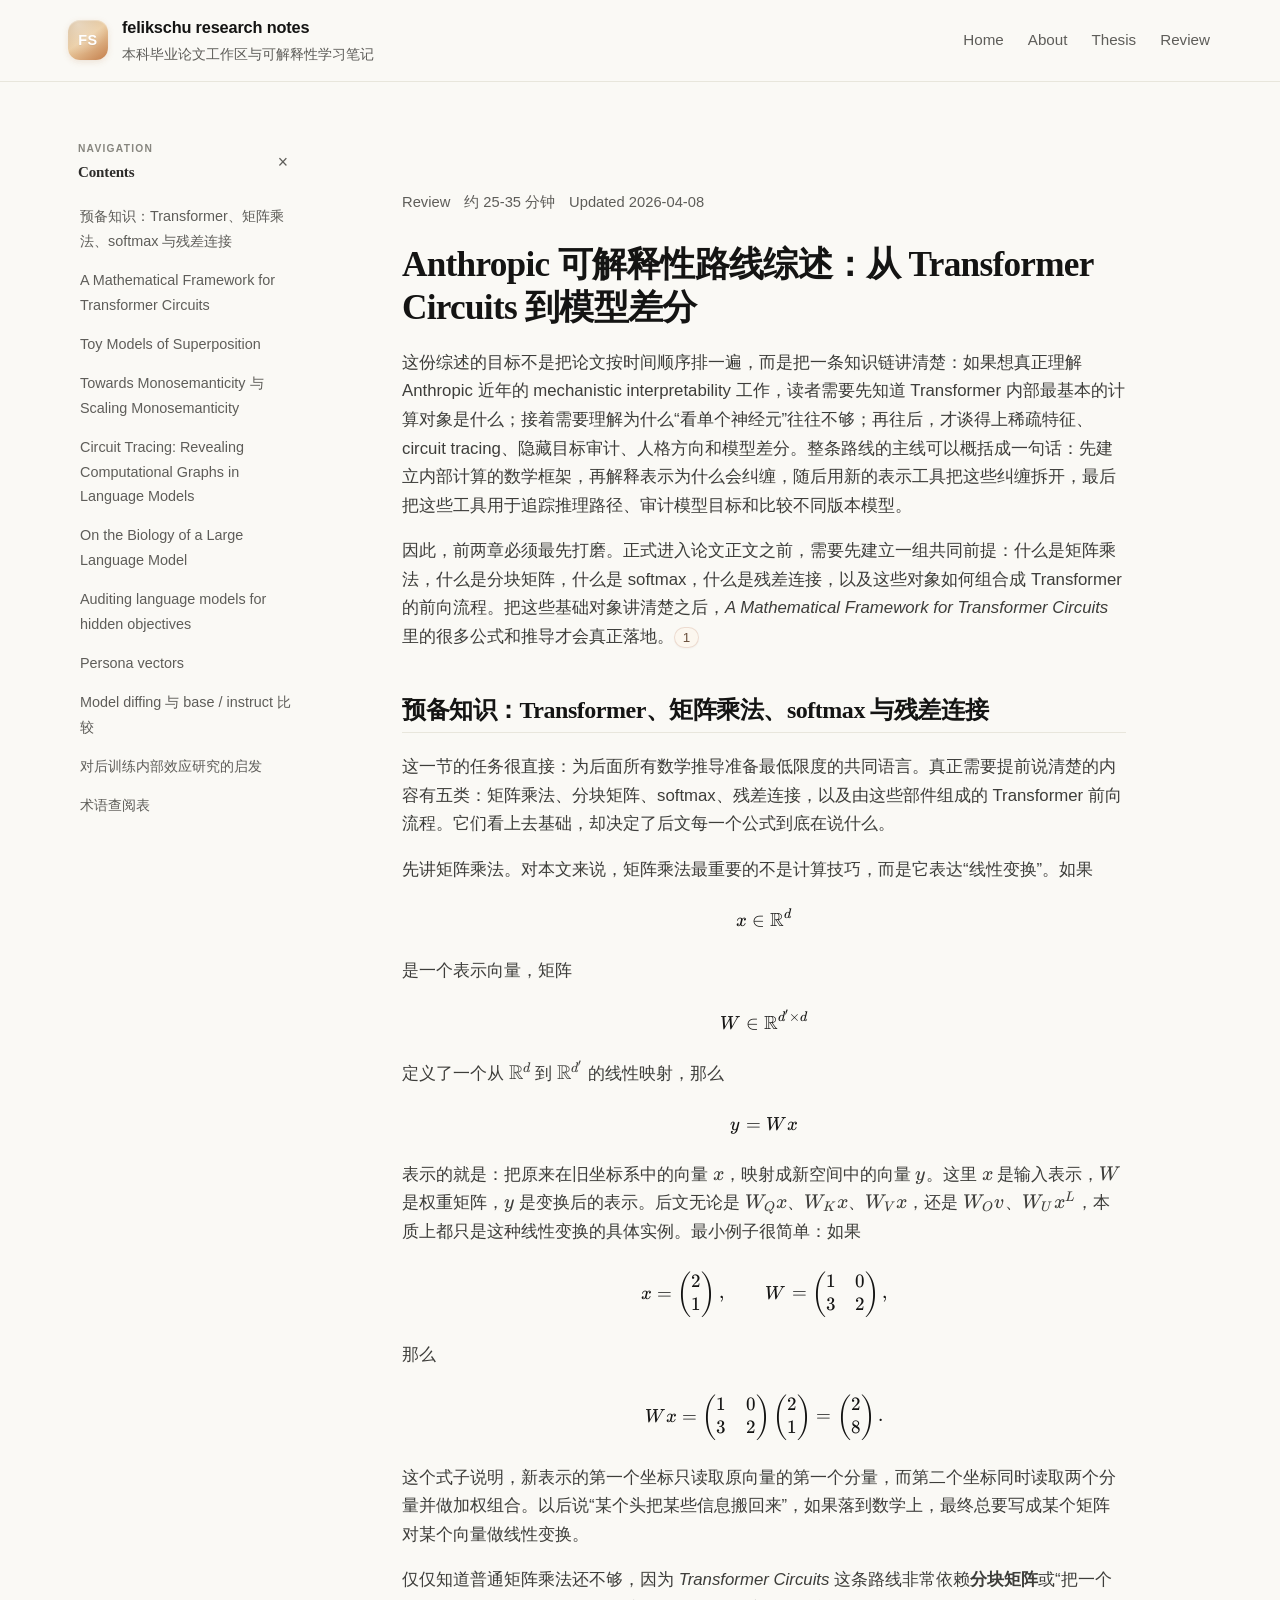
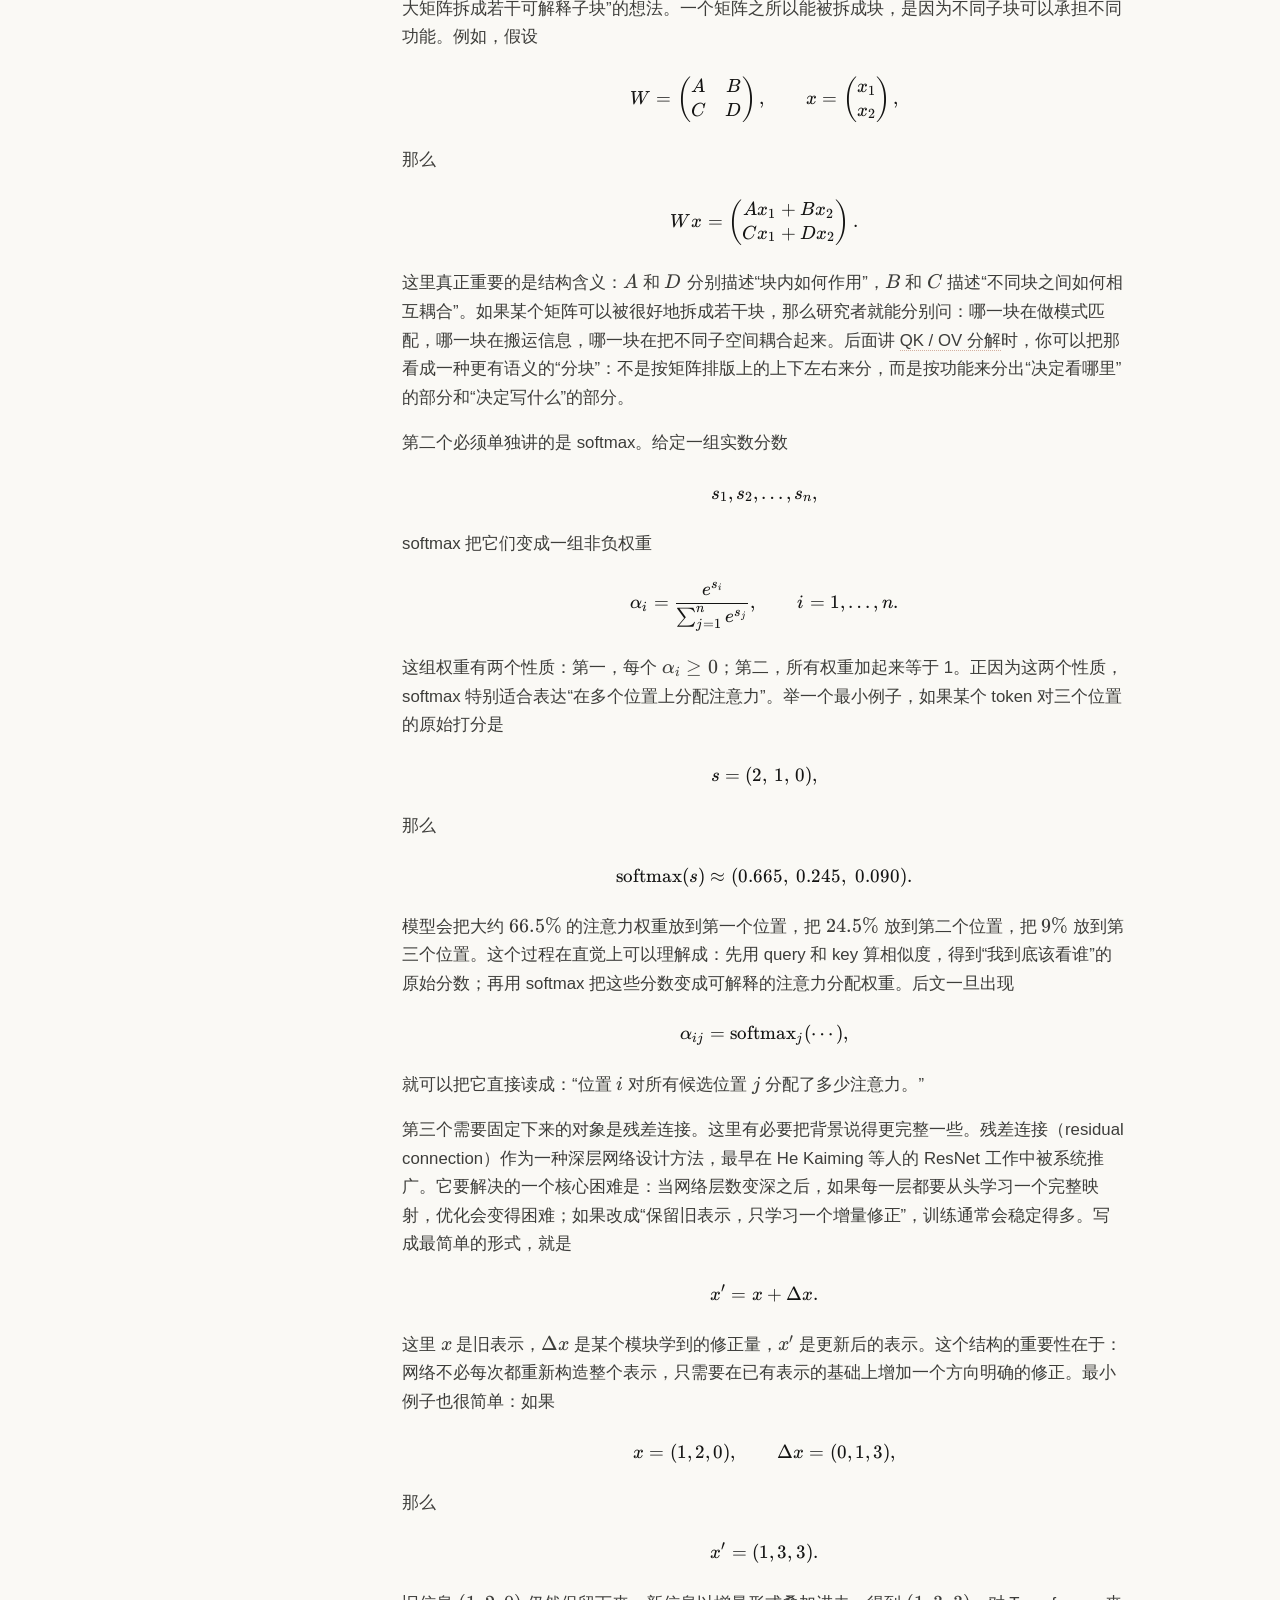
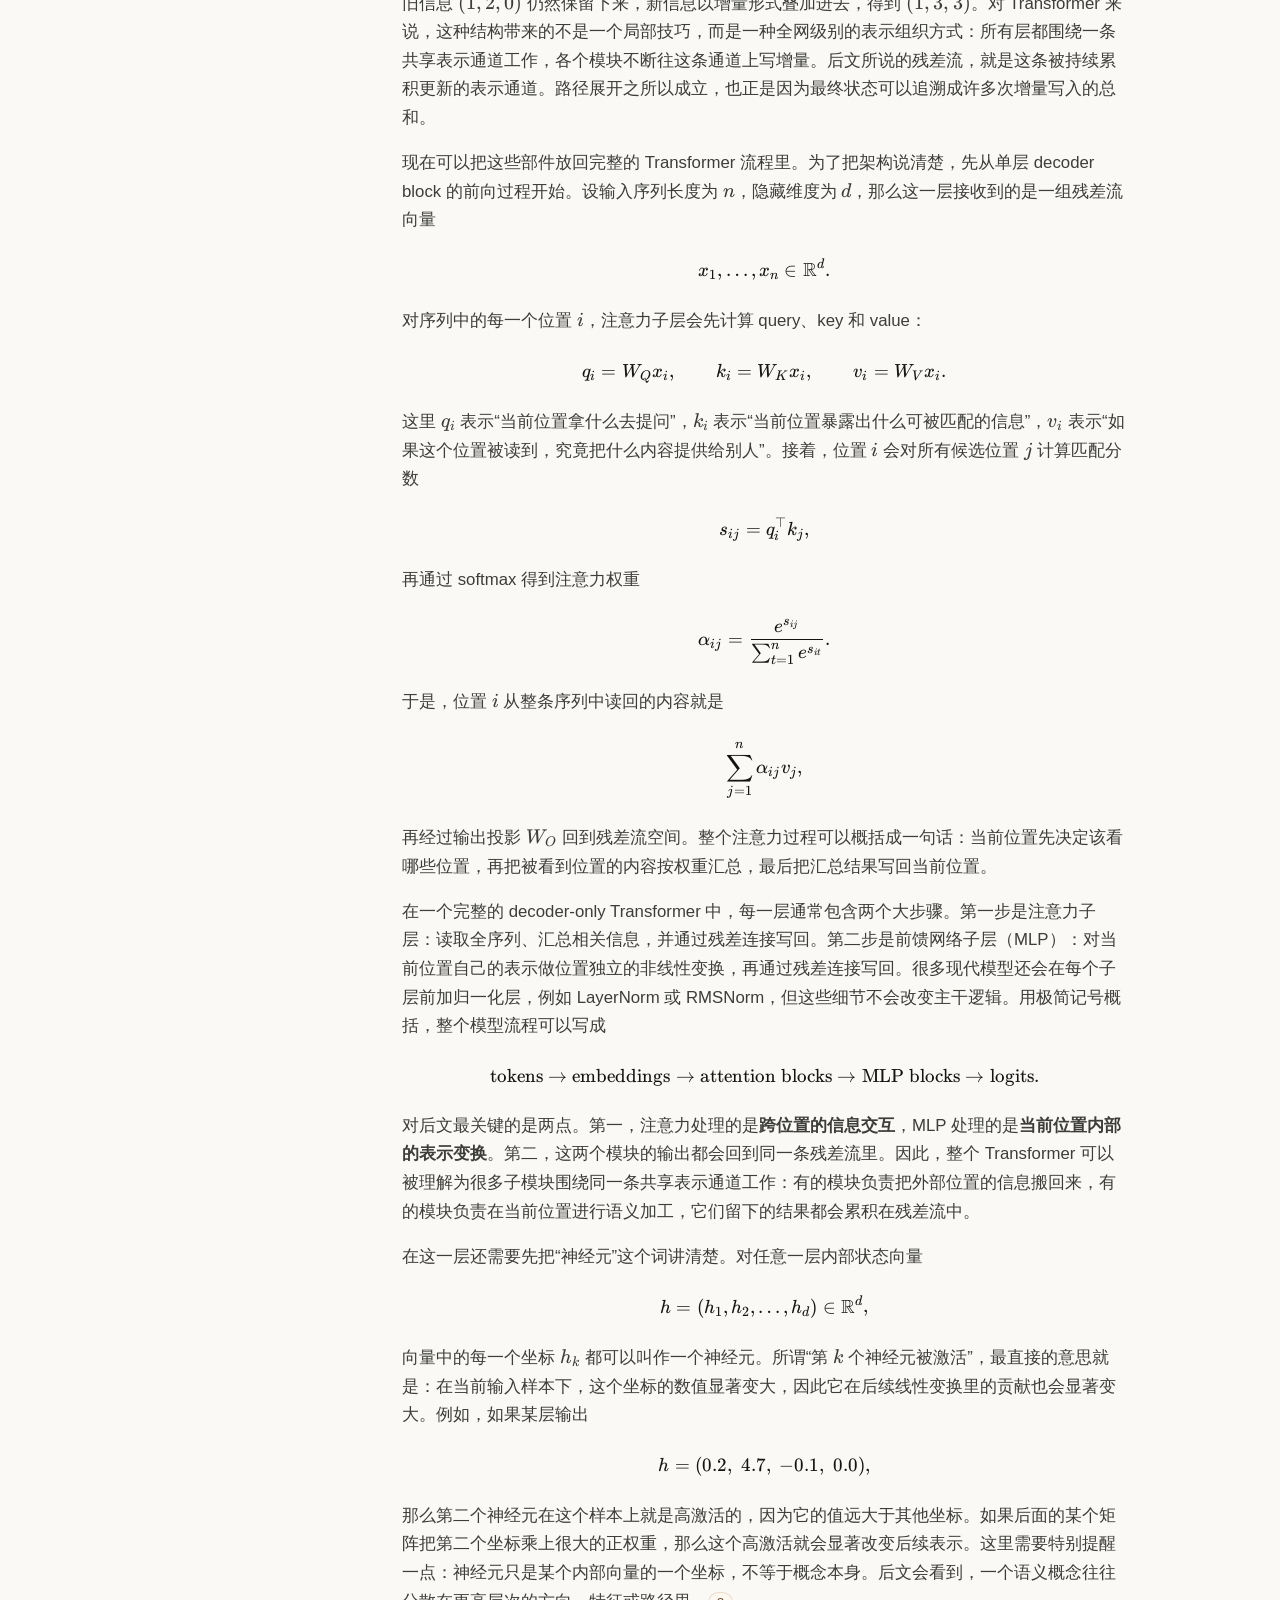
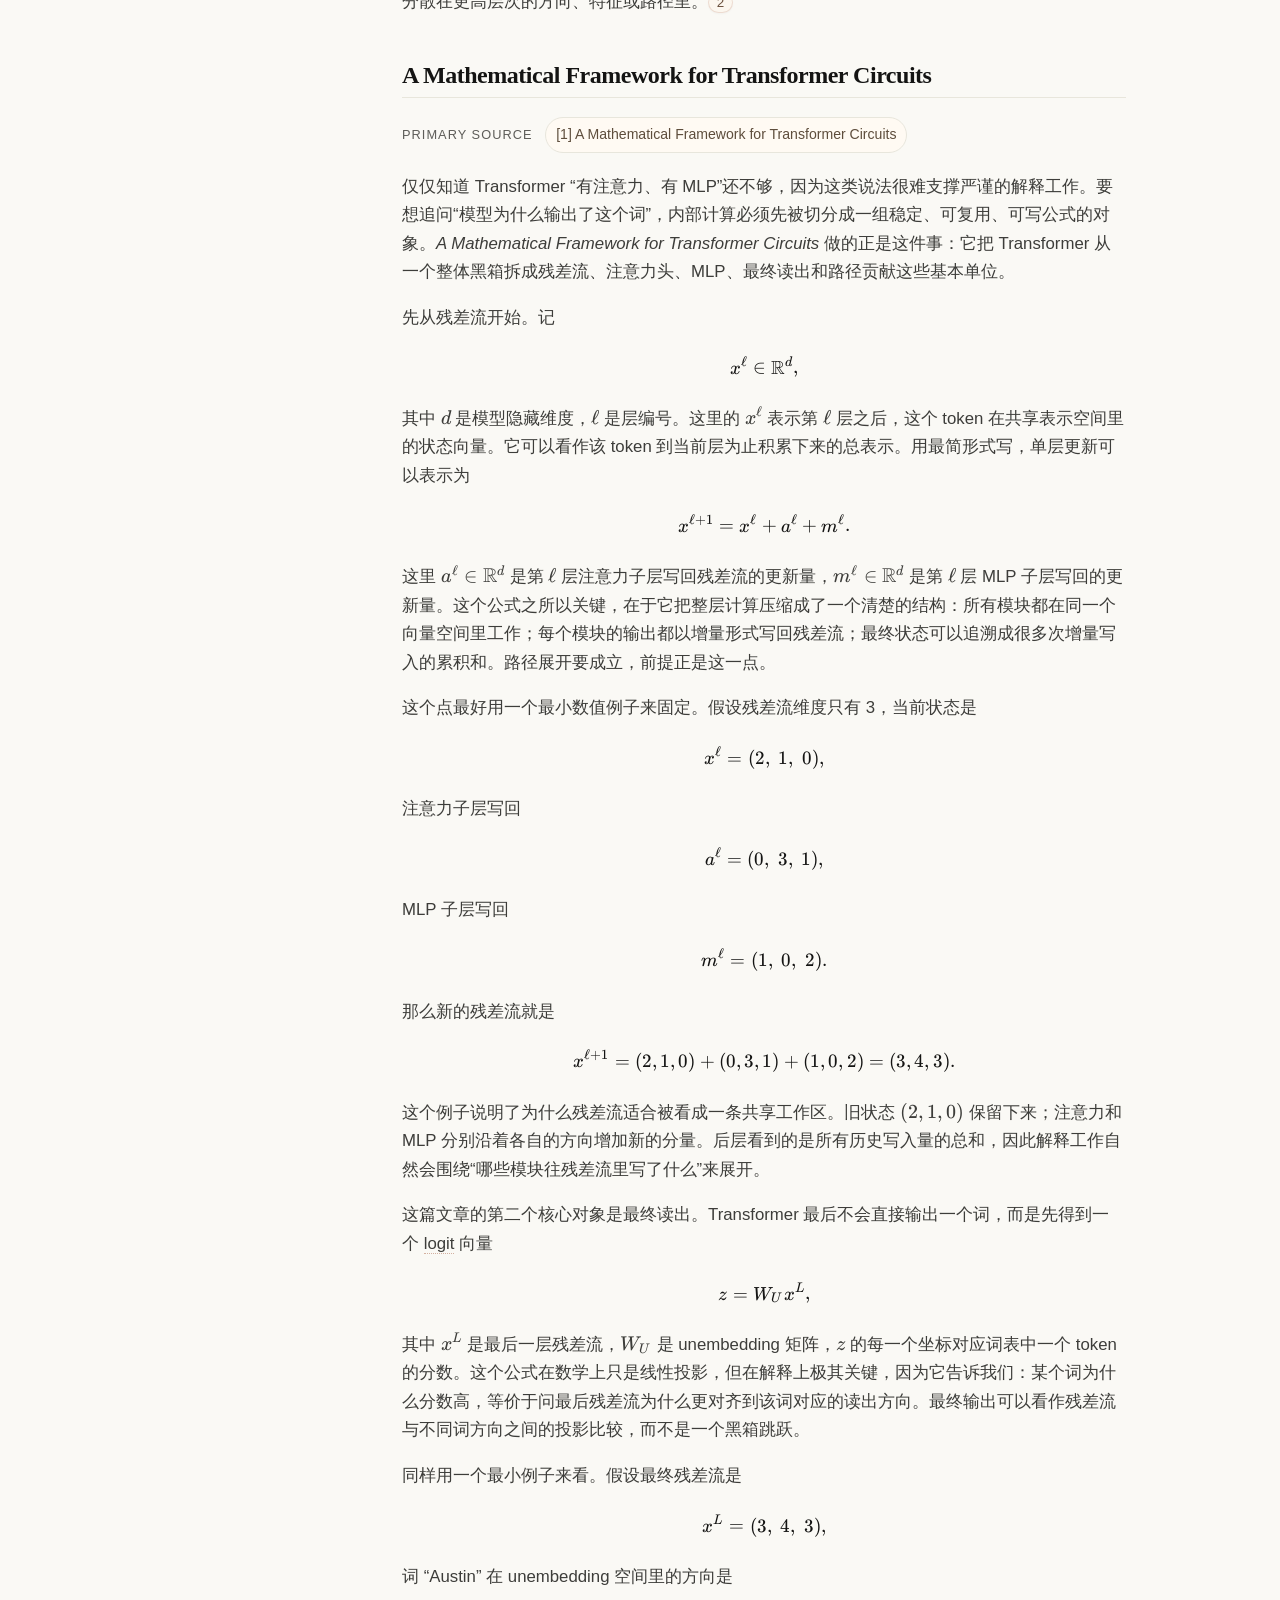
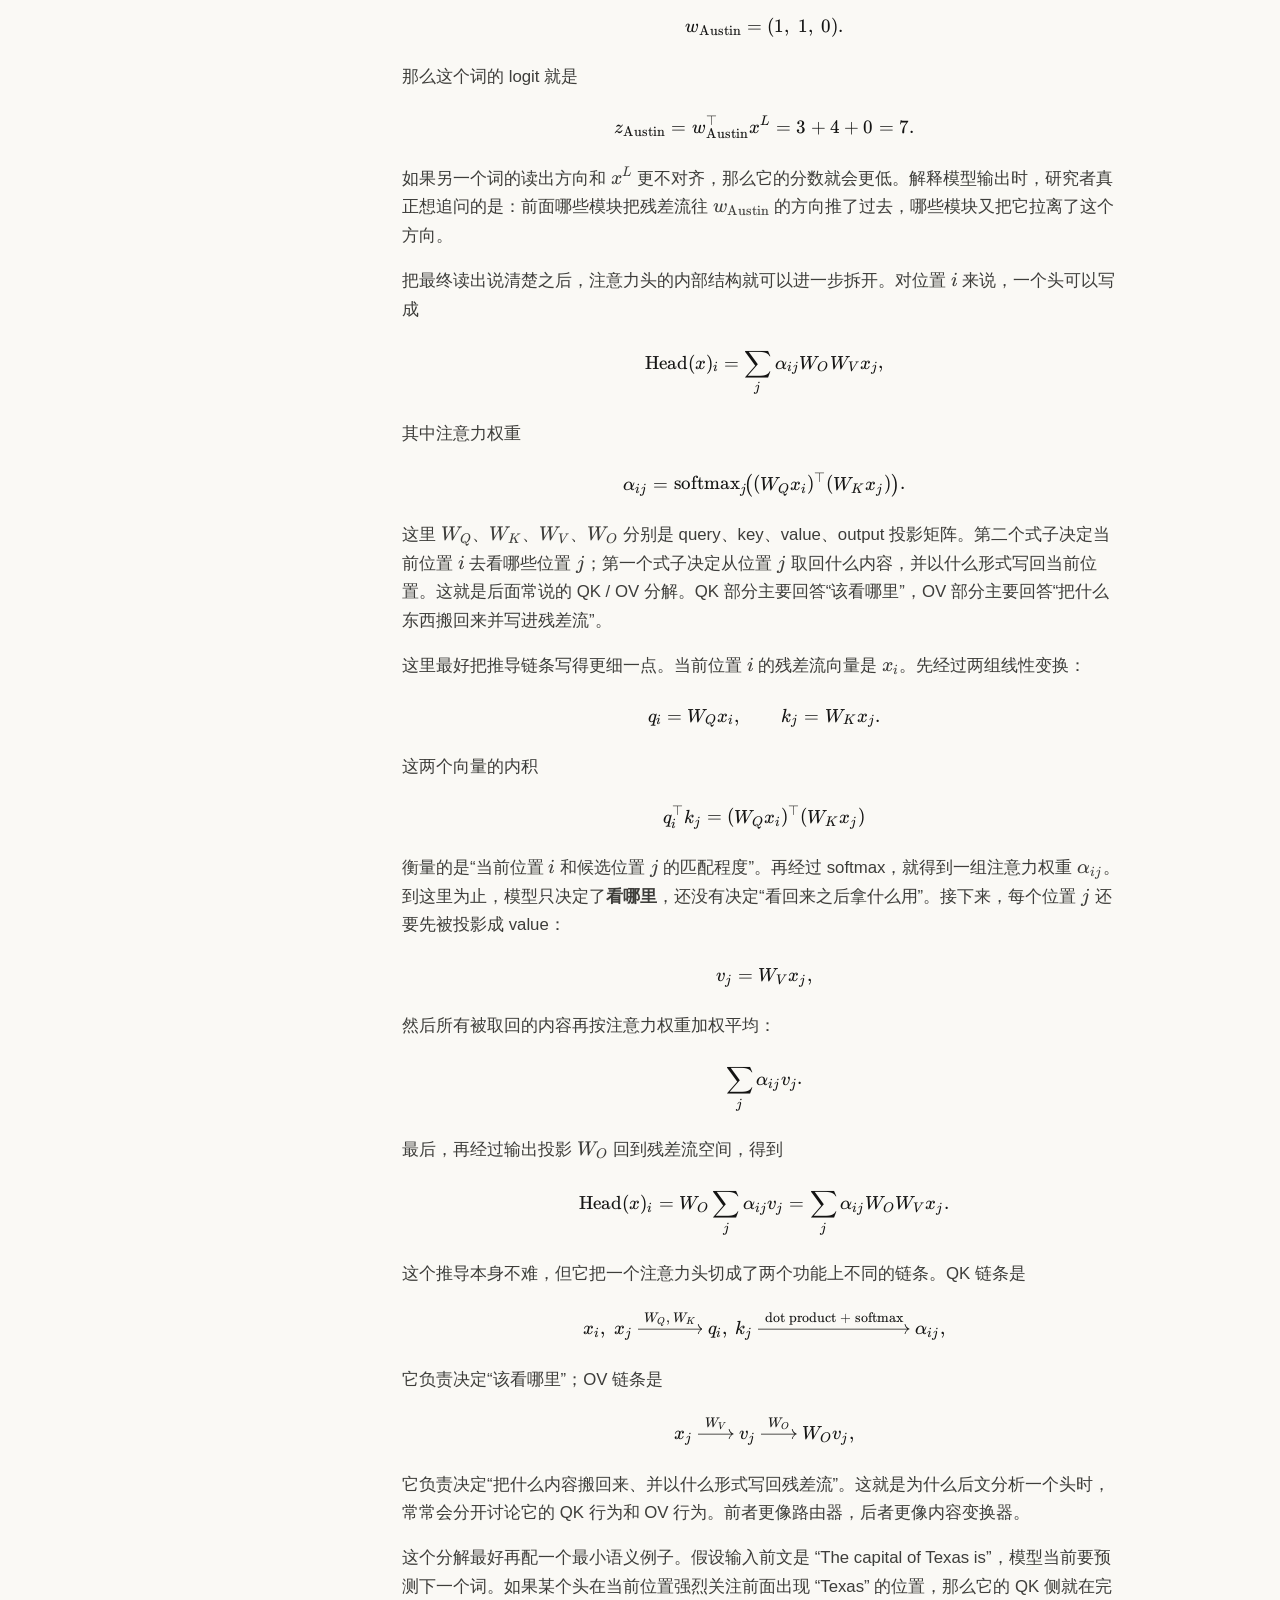
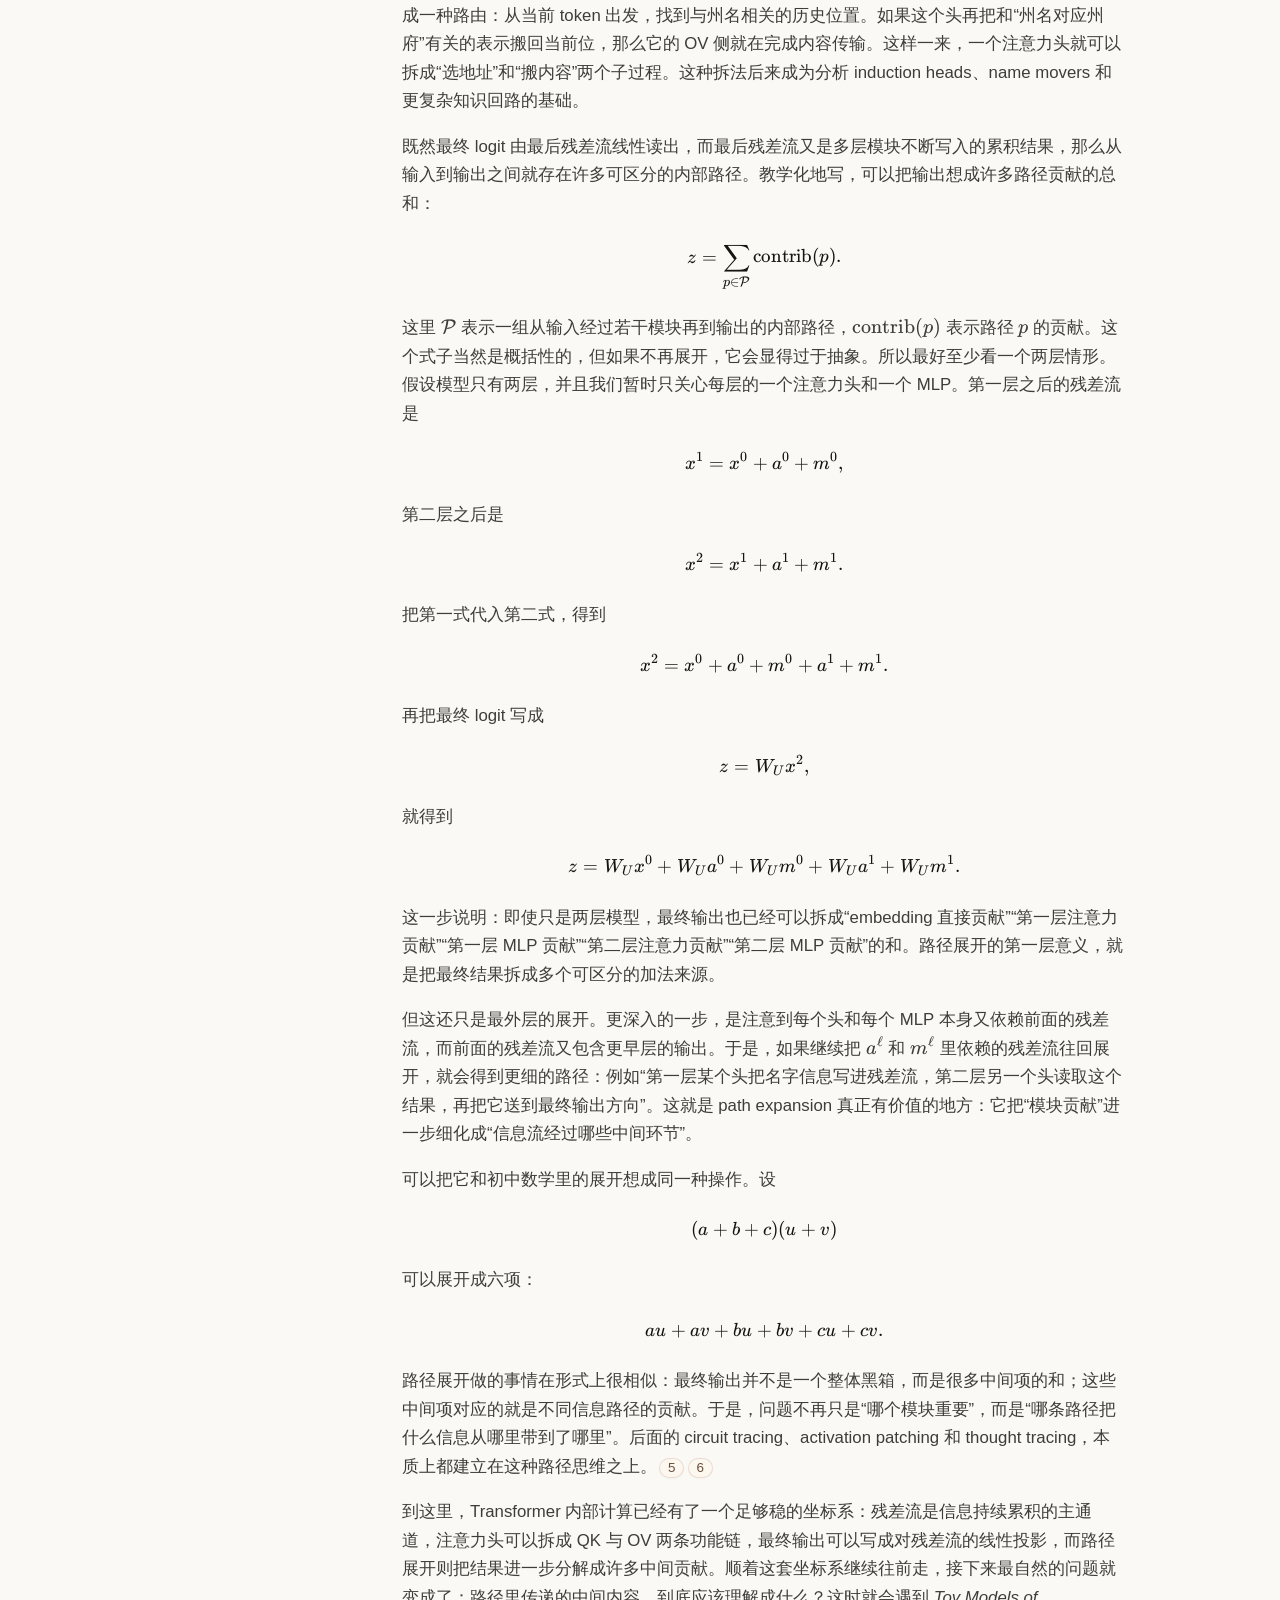
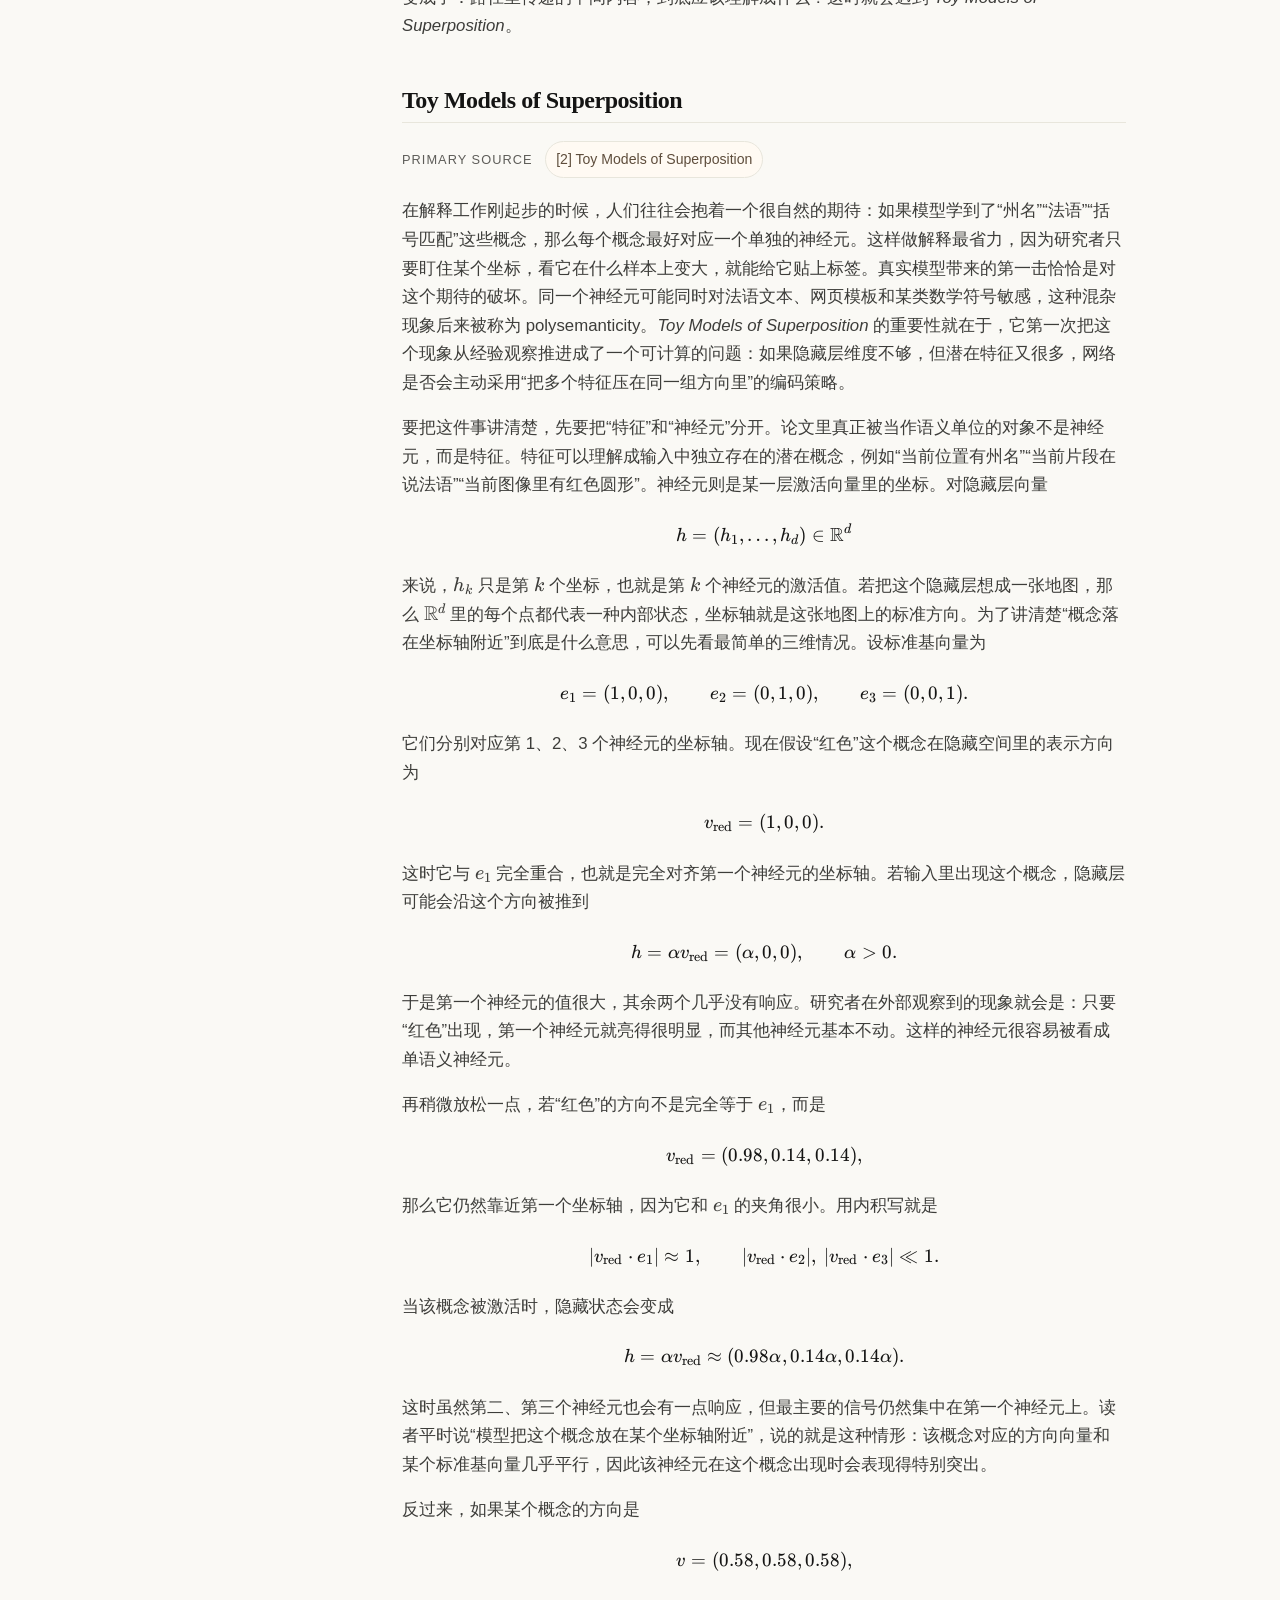
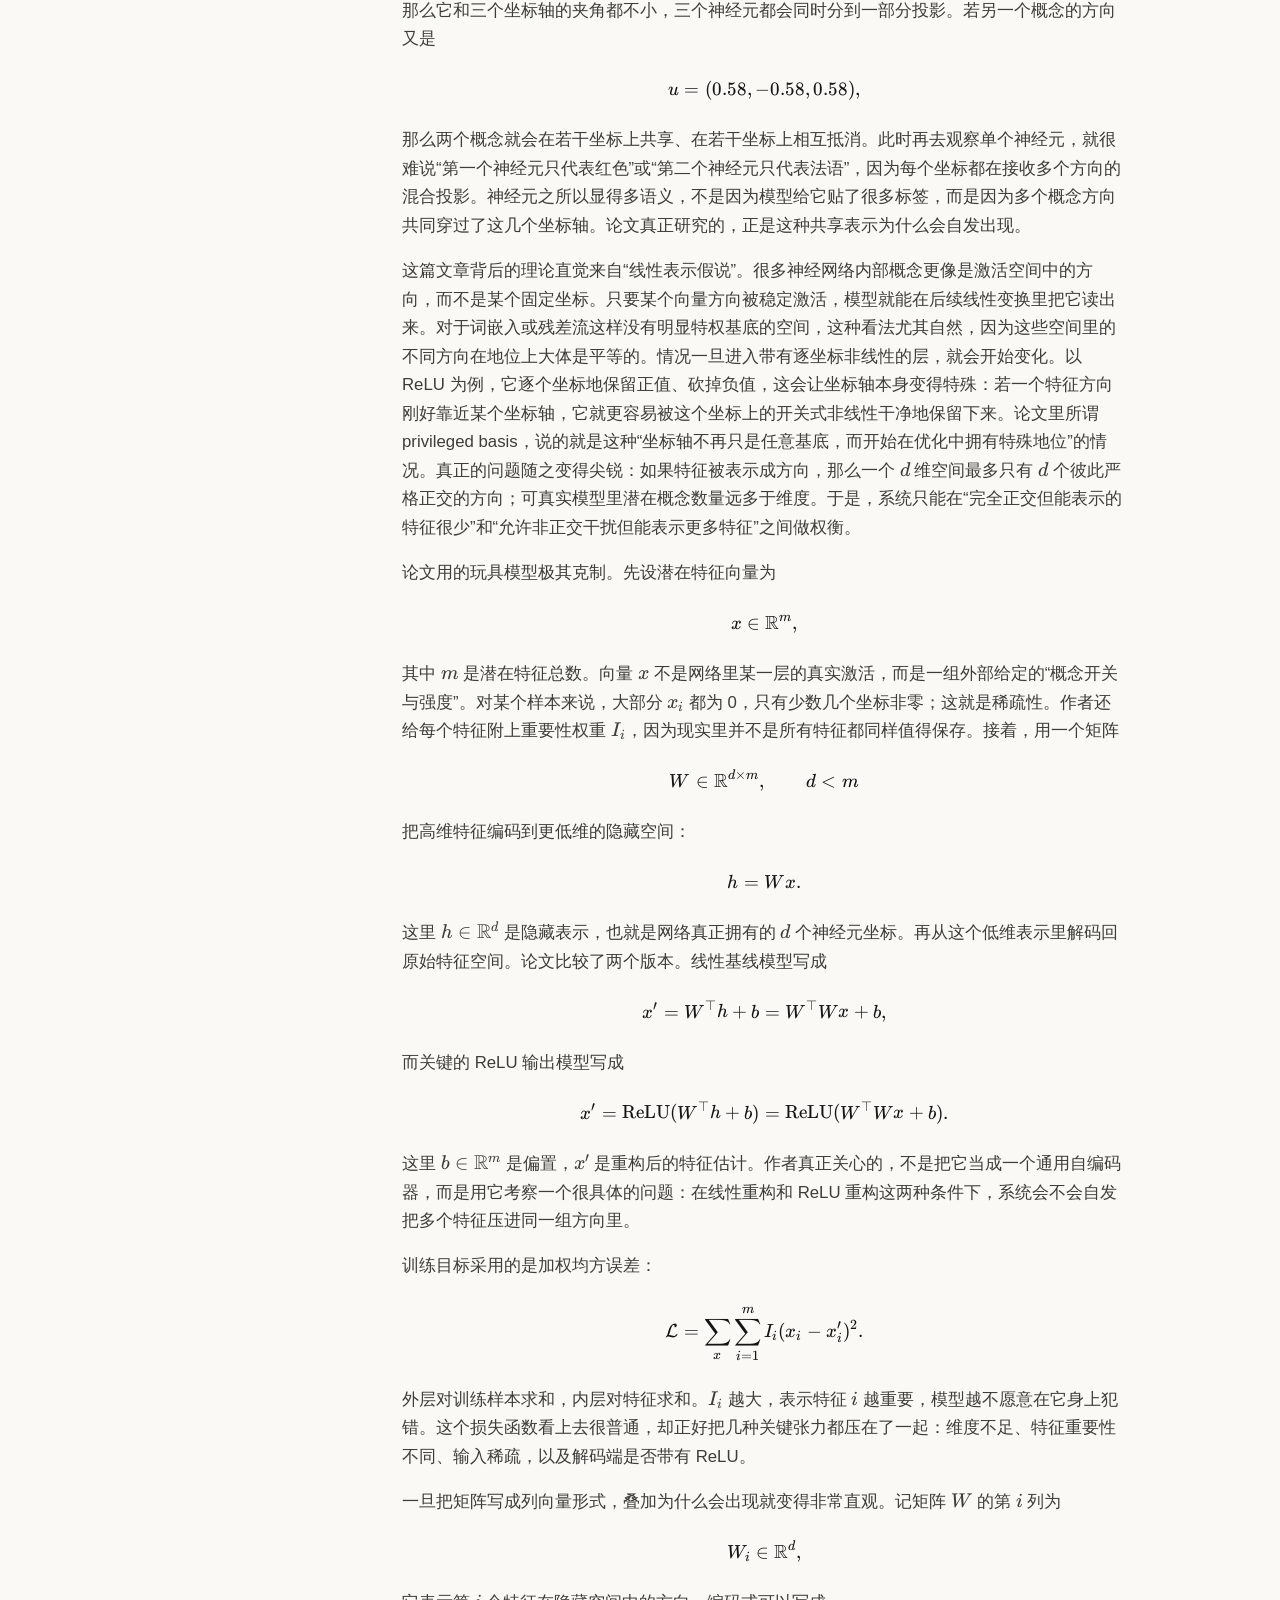
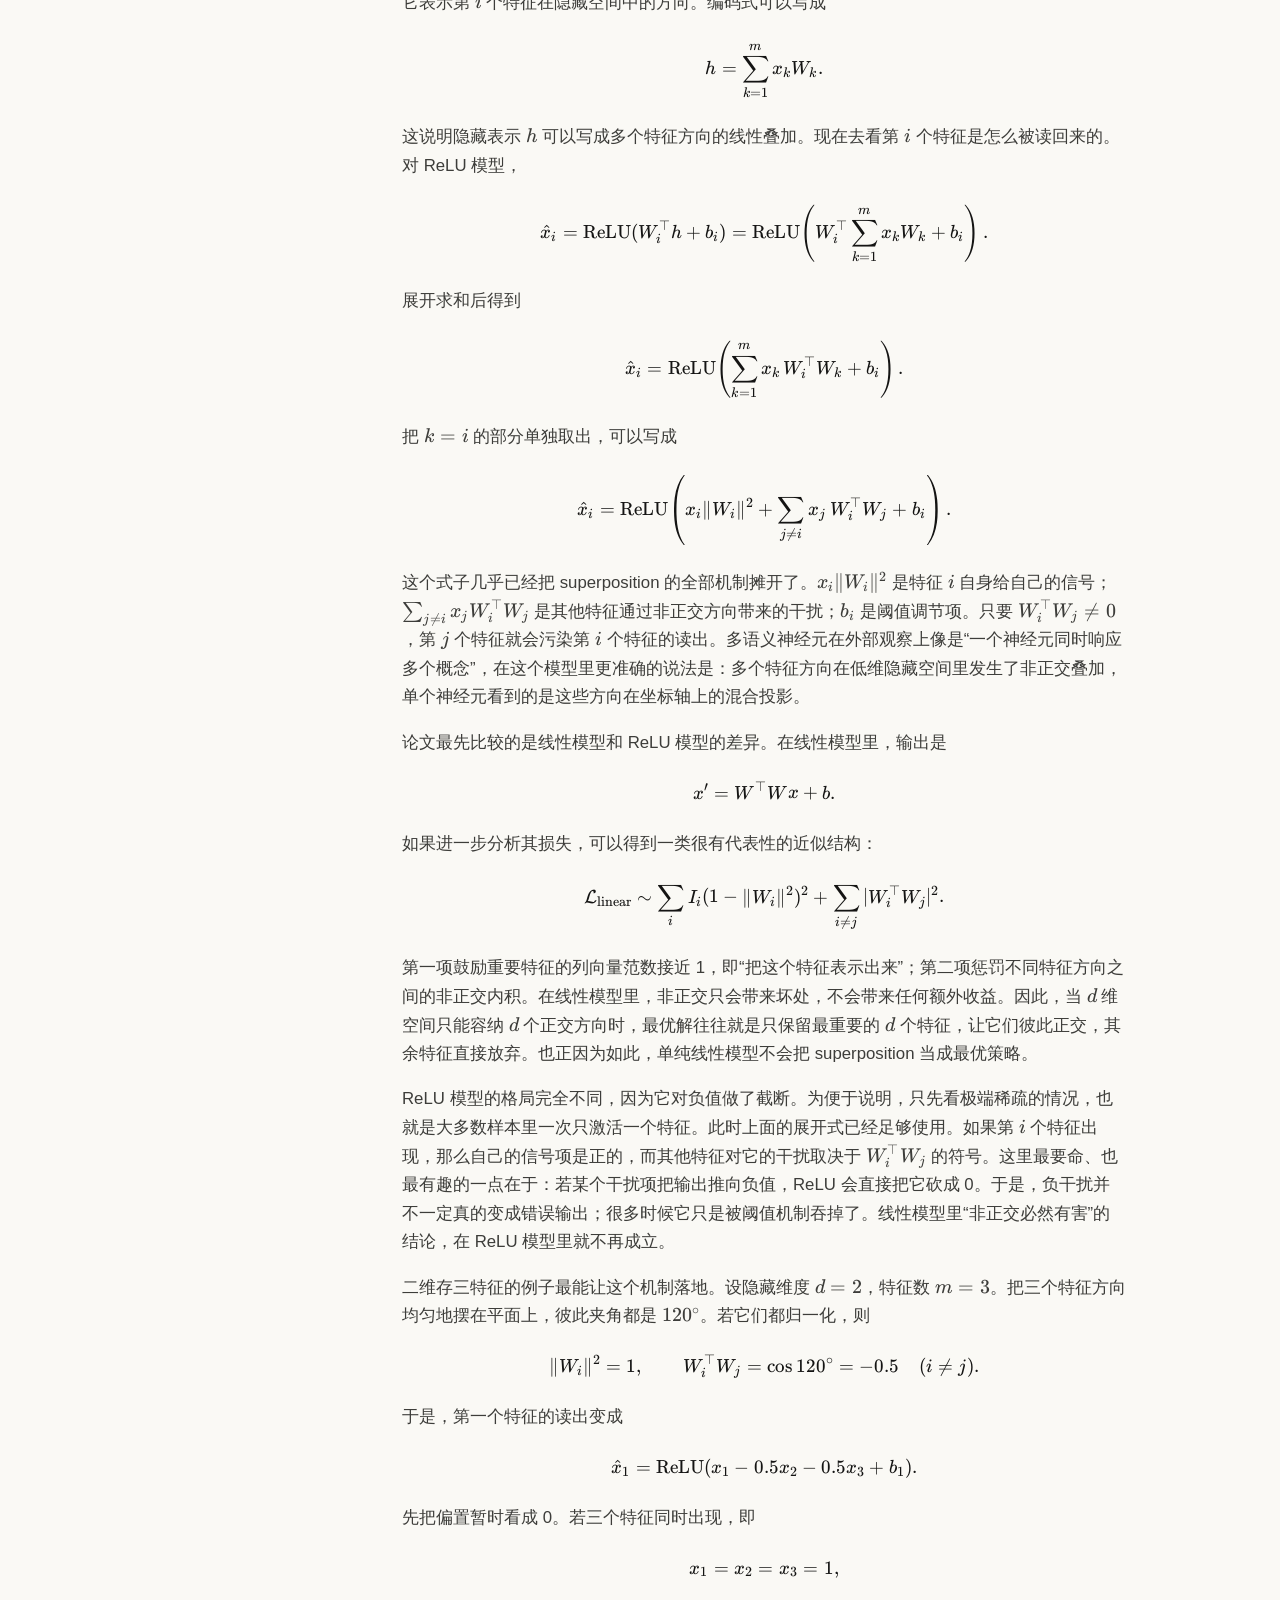
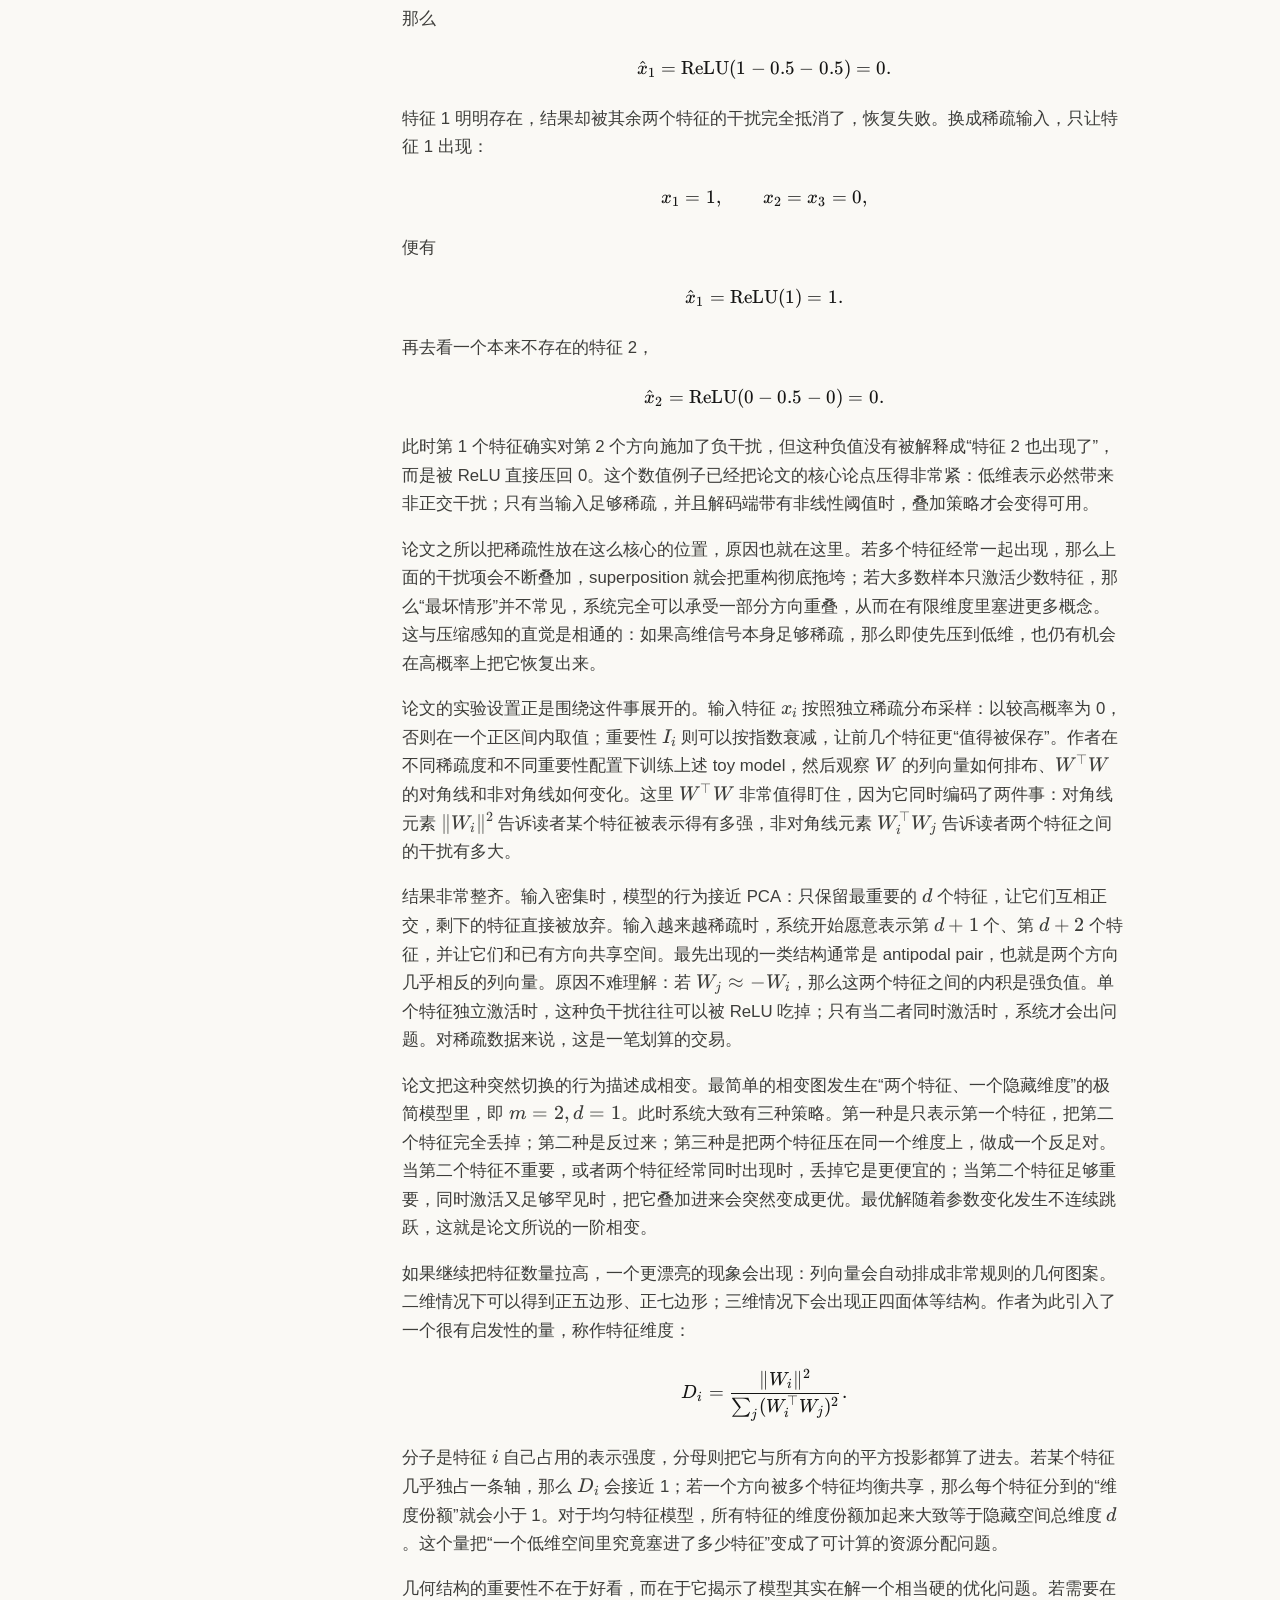
==== commit a4fa4695: "Add glossary cross-links and simplify references" ====
--- a/review/index.html
+++ b/review/index.html
@@ -600,7 +600,7 @@
 </annotation></semantics></math></span><span class="katex-html" aria-hidden="true"><span class="base"><span class="strut" style="height:0.8019em;"></span><span class="mord"><span class="mord mathnormal">h</span><span class="msupsub"><span class="vlist-t"><span class="vlist-r"><span class="vlist" style="height:0.8019em;"><span style="top:-3.113em;margin-right:0.05em;"><span class="pstrut" style="height:2.7em;"></span><span class="sizing reset-size6 size3 mtight"><span class="mord mtight"><span class="mord mtight">′</span></span></span></span></span></span></span></span></span><span class="mspace" style="margin-right:0.2778em;"></span><span class="mrel">=</span><span class="mspace" style="margin-right:0.2778em;"></span></span><span class="base"><span class="strut" style="height:0.7778em;vertical-align:-0.0833em;"></span><span class="mord mathnormal">h</span><span class="mspace" style="margin-right:0.2222em;"></span><span class="mbin">+</span><span class="mspace" style="margin-right:0.2222em;"></span></span><span class="base"><span class="strut" style="height:0.5806em;vertical-align:-0.15em;"></span><span class="mord mathnormal" style="margin-right:0.0037em;">α</span><span class="mord"><span class="mord mathnormal" style="margin-right:0.0359em;">v</span><span class="msupsub"><span class="vlist-t vlist-t2"><span class="vlist-r"><span class="vlist" style="height:0.3175em;"><span style="top:-2.55em;margin-left:-0.0359em;margin-right:0.05em;"><span class="pstrut" style="height:2.7em;"></span><span class="sizing reset-size6 size3 mtight"><span class="mord mtight"><span class="mord mtight"><span class="mord mathrm mtight">trait</span></span></span></span></span></span><span class="vlist-s">​</span></span><span class="vlist-r"><span class="vlist" style="height:0.15em;"><span></span></span></span></span></span></span><span class="mord">.</span></span></span></span></span></eqn></section><p>这里 <eq><span class="katex"><span class="katex-mathml"><math xmlns="http://www.w3.org/1998/Math/MathML"><semantics><mrow><mi>α</mi></mrow><annotation encoding="application/x-tex">\alpha</annotation></semantics></math></span><span class="katex-html" aria-hidden="true"><span class="base"><span class="strut" style="height:0.4306em;"></span><span class="mord mathnormal" style="margin-right:0.0037em;">α</span></span></span></span></eq> 控制干预强度。若 <eq><span class="katex"><span class="katex-mathml"><math xmlns="http://www.w3.org/1998/Math/MathML"><semantics><mrow><mi>α</mi><mo>&gt;</mo><mn>0</mn></mrow><annotation encoding="application/x-tex">\alpha &gt; 0</annotation></semantics></math></span><span class="katex-html" aria-hidden="true"><span class="base"><span class="strut" style="height:0.5782em;vertical-align:-0.0391em;"></span><span class="mord mathnormal" style="margin-right:0.0037em;">α</span><span class="mspace" style="margin-right:0.2778em;"></span><span class="mrel">&gt;</span><span class="mspace" style="margin-right:0.2778em;"></span></span><span class="base"><span class="strut" style="height:0.6444em;"></span><span class="mord">0</span></span></span></span></eq>，表示沿 trait 方向增强；若 <eq><span class="katex"><span class="katex-mathml"><math xmlns="http://www.w3.org/1998/Math/MathML"><semantics><mrow><mi>α</mi><mo>&lt;</mo><mn>0</mn></mrow><annotation encoding="application/x-tex">\alpha &lt; 0</annotation></semantics></math></span><span class="katex-html" aria-hidden="true"><span class="base"><span class="strut" style="height:0.5782em;vertical-align:-0.0391em;"></span><span class="mord mathnormal" style="margin-right:0.0037em;">α</span><span class="mspace" style="margin-right:0.2778em;"></span><span class="mrel">&lt;</span><span class="mspace" style="margin-right:0.2778em;"></span></span><span class="base"><span class="strut" style="height:0.6444em;"></span><span class="mord">0</span></span></span></span></eq>，表示沿反方向削弱。这个式子本身很短，但它背后的含义很重要：行为倾向从一个只在输出上观察到的统计现象，变成了一个可监控、可干预的内部对象。</p>
 <p>这类工作之所以重要，是因为它把 interpretability 从“解释模型如何处理事实”继续推进到了“解释模型如何呈现人格和行为风格”。前面的 hidden objectives 更偏安全和目标层面，而 persona vectors 更偏风格和角色层面。两者合起来，可以看到 Anthropic 这条路线的研究对象正在逐步上移：从神经元、特征、路径，一直推进到人格、偏好和内部目标。</p>
 <p>这里同样不能把结论写得过强。persona vector 并不自动证明“人格真的以线性方式存储在模型里”。更稳妥的理解是：在当前实验条件下，某些行为倾向可以被一个线性方向相当好地近似，从而支持监控与干预。这更像一种有效的工作近似，而不是一个已经被严格证明的本体论结论。</p>
-<h2 id="section-9">Model diffing 与 base / instruct 比较</h2><div class="section-sources"><span class="section-sources__label">Primary source</span><div class="section-sources__list"><a class="section-source" href="#ref-9" title="Insights on Crosscoder Model Diffing">[9] Insights on Crosscoder Model Diffing</a><a class="section-source" href="#ref-10" title="A “diff” tool for AI: Finding behavioral differences in new models">[10] A “diff” tool for AI: Finding behavioral differences in new models</a></div></div>
+<h2 id="section-9">Model diffing 与 base / instruct 比较</h2><div class="section-sources"><span class="section-sources__label">Primary source</span><div class="section-sources__list"><a class="section-source" href="#ref-9" title="Insights on Crosscoder Model Diffing">[9] Insights on Crosscoder Model Diffing</a></div></div>
 <p>这一部分对应的核心来源是 <em>Insights on Crosscoder Model Diffing</em>，更早的方法背景可以追到 <em>Sparse Crosscoders for Cross-Layer Features and Model Diffing</em>。 这一节要处理的问题是：当两个模型骨架相同、训练历史不同，内部表征究竟是沿着同一套特征继续演化，还是已经在特征空间里分开了。</p>
 <p>直接做逐神经元比较会立刻碰到参照系问题。设两个模型在同一层、同一 token 位置上的激活分别为</p>
 <section><eqn><span class="katex-display"><span class="katex"><span class="katex-mathml"><math xmlns="http://www.w3.org/1998/Math/MathML" display="block"><semantics><mrow><msup><mi>h</mi><mi>A</mi></msup><mo>∈</mo><msup><mi mathvariant="double-struck">R</mi><msub><mi>d</mi><mi>A</mi></msub></msup><mo separator="true">,</mo><mspace width="2em"/><msup><mi>h</mi><mi>B</mi></msup><mo>∈</mo><msup><mi mathvariant="double-struck">R</mi><msub><mi>d</mi><mi>B</mi></msub></msup><mi mathvariant="normal">.</mi></mrow><annotation encoding="application/x-tex">
@@ -701,9 +701,8 @@
 </annotation></semantics></math></span><span class="katex-html" aria-hidden="true"><span class="base"><span class="strut" style="height:0.9694em;vertical-align:-0.2861em;"></span><span class="mord"><span class="mord mathnormal">L</span><span class="msupsub"><span class="vlist-t vlist-t2"><span class="vlist-r"><span class="vlist" style="height:0.3117em;"><span style="top:-2.55em;margin-left:0em;margin-right:0.05em;"><span class="pstrut" style="height:2.7em;"></span><span class="sizing reset-size6 size3 mtight"><span class="mord mtight"><span class="mord mtight"><span class="mord mathrm mtight">sparse</span></span><span class="mpunct mtight">,</span><span class="mord mathnormal mtight" style="margin-right:0.0572em;">j</span></span></span></span></span><span class="vlist-s">​</span></span><span class="vlist-r"><span class="vlist" style="height:0.2861em;"><span></span></span></span></span></span></span><span class="mspace" style="margin-right:0.2778em;"></span><span class="mrel">∝</span><span class="mspace" style="margin-right:0.2778em;"></span></span><span class="base"><span class="strut" style="height:1.2744em;vertical-align:-0.3831em;"></span><span class="mord"><span class="mord mathnormal" style="margin-right:0.044em;">z</span><span class="msupsub"><span class="vlist-t vlist-t2"><span class="vlist-r"><span class="vlist" style="height:0.3117em;"><span style="top:-2.55em;margin-left:-0.044em;margin-right:0.05em;"><span class="pstrut" style="height:2.7em;"></span><span class="sizing reset-size6 size3 mtight"><span class="mord mathnormal mtight" style="margin-right:0.0572em;">j</span></span></span></span><span class="vlist-s">​</span></span><span class="vlist-r"><span class="vlist" style="height:0.2861em;"><span></span></span></span></span></span></span><span class="mopen"><span class="delimsizing size1">(</span></span><span class="mord">∥</span><span class="mord"><span class="mord mathnormal">d</span><span class="msupsub"><span class="vlist-t vlist-t2"><span class="vlist-r"><span class="vlist" style="height:0.8913em;"><span style="top:-2.453em;margin-left:0em;margin-right:0.05em;"><span class="pstrut" style="height:2.7em;"></span><span class="sizing reset-size6 size3 mtight"><span class="mord mathnormal mtight" style="margin-right:0.0572em;">j</span></span></span><span style="top:-3.113em;margin-right:0.05em;"><span class="pstrut" style="height:2.7em;"></span><span class="sizing reset-size6 size3 mtight"><span class="mord mathnormal mtight">A</span></span></span></span><span class="vlist-s">​</span></span><span class="vlist-r"><span class="vlist" style="height:0.3831em;"><span></span></span></span></span></span></span><span class="mord">∥</span><span class="mspace" style="margin-right:0.2222em;"></span><span class="mbin">+</span><span class="mspace" style="margin-right:0.2222em;"></span></span><span class="base"><span class="strut" style="height:1.2744em;vertical-align:-0.3831em;"></span><span class="mord">∥</span><span class="mord"><span class="mord mathnormal">d</span><span class="msupsub"><span class="vlist-t vlist-t2"><span class="vlist-r"><span class="vlist" style="height:0.8913em;"><span style="top:-2.453em;margin-left:0em;margin-right:0.05em;"><span class="pstrut" style="height:2.7em;"></span><span class="sizing reset-size6 size3 mtight"><span class="mord mathnormal mtight" style="margin-right:0.0572em;">j</span></span></span><span style="top:-3.113em;margin-right:0.05em;"><span class="pstrut" style="height:2.7em;"></span><span class="sizing reset-size6 size3 mtight"><span class="mord mathnormal mtight" style="margin-right:0.0502em;">B</span></span></span></span><span class="vlist-s">​</span></span><span class="vlist-r"><span class="vlist" style="height:0.3831em;"><span></span></span></span></span></span></span><span class="mord">∥</span><span class="mclose"><span class="delimsizing size1">)</span></span><span class="mord">.</span></span></span></span></span></eqn></section><p>若一个 latent 同时给两个模型写入，就要同时承担两半的代价；若它只给模型 A 写入，则只承担 <eq><span class="katex"><span class="katex-mathml"><math xmlns="http://www.w3.org/1998/Math/MathML"><semantics><mrow><mi mathvariant="normal">∥</mi><msubsup><mi>d</mi><mi>j</mi><mi>A</mi></msubsup><mi mathvariant="normal">∥</mi></mrow><annotation encoding="application/x-tex">\|d_j^A\|</annotation></semantics></math></span><span class="katex-html" aria-hidden="true"><span class="base"><span class="strut" style="height:1.2361em;vertical-align:-0.3948em;"></span><span class="mord">∥</span><span class="mord"><span class="mord mathnormal">d</span><span class="msupsub"><span class="vlist-t vlist-t2"><span class="vlist-r"><span class="vlist" style="height:0.8413em;"><span style="top:-2.4413em;margin-left:0em;margin-right:0.05em;"><span class="pstrut" style="height:2.7em;"></span><span class="sizing reset-size6 size3 mtight"><span class="mord mathnormal mtight" style="margin-right:0.0572em;">j</span></span></span><span style="top:-3.063em;margin-right:0.05em;"><span class="pstrut" style="height:2.7em;"></span><span class="sizing reset-size6 size3 mtight"><span class="mord mathnormal mtight">A</span></span></span></span><span class="vlist-s">​</span></span><span class="vlist-r"><span class="vlist" style="height:0.3948em;"><span></span></span></span></span></span></span><span class="mord">∥</span></span></span></span></eq> 这一半。 这正是 unique feature 会大量出现的原因之一。论文也讨论了对应的修正方式：给 designated shared features 更低的稀疏惩罚，让共享结构不必和 unique structure 抢同一份预算。</p>
 <p>这一节里还有一个容易被忽略的事实：真正难解释的通常不是 shared feature，而是 unique feature。原因并不复杂。shared feature 同时降低两个模型的重构误差，收益高；exclusive feature 只降低一边的误差，收益低。预算固定时，优化过程会先把最干净、最稳定的 shared feature 学出来。能留下来的 unique feature，往往都要承担更复杂的信息，于是激活得更频繁，解释起来也更难。</p>
 <p>把这套方法放到 <code>Qwen3-0.6B-Base</code> 和 <code>Qwen3-0.6B</code> 上，就能得到比行为测试更细的内部结构。若两个模型在同一个 prompt、同一个层位置上产生激活 <eq><span class="katex"><span class="katex-mathml"><math xmlns="http://www.w3.org/1998/Math/MathML"><semantics><mrow><msup><mi>h</mi><mrow><mi mathvariant="normal">b</mi><mi mathvariant="normal">a</mi><mi mathvariant="normal">s</mi><mi mathvariant="normal">e</mi></mrow></msup></mrow><annotation encoding="application/x-tex">h^{\mathrm{base}}</annotation></semantics></math></span><span class="katex-html" aria-hidden="true"><span class="base"><span class="strut" style="height:0.8491em;"></span><span class="mord"><span class="mord mathnormal">h</span><span class="msupsub"><span class="vlist-t"><span class="vlist-r"><span class="vlist" style="height:0.8491em;"><span style="top:-3.063em;margin-right:0.05em;"><span class="pstrut" style="height:2.7em;"></span><span class="sizing reset-size6 size3 mtight"><span class="mord mtight"><span class="mord mtight"><span class="mord mathrm mtight">base</span></span></span></span></span></span></span></span></span></span></span></span></span></eq> 和 <eq><span class="katex"><span class="katex-mathml"><math xmlns="http://www.w3.org/1998/Math/MathML"><semantics><mrow><msup><mi>h</mi><mrow><mi mathvariant="normal">i</mi><mi mathvariant="normal">n</mi><mi mathvariant="normal">s</mi><mi mathvariant="normal">t</mi></mrow></msup></mrow><annotation encoding="application/x-tex">h^{\mathrm{inst}}</annotation></semantics></math></span><span class="katex-html" aria-hidden="true"><span class="base"><span class="strut" style="height:0.8305em;"></span><span class="mord"><span class="mord mathnormal">h</span><span class="msupsub"><span class="vlist-t"><span class="vlist-r"><span class="vlist" style="height:0.8305em;"><span style="top:-3.063em;margin-right:0.05em;"><span class="pstrut" style="height:2.7em;"></span><span class="sizing reset-size6 size3 mtight"><span class="mord mtight"><span class="mord mtight"><span class="mord mathrm mtight">inst</span></span></span></span></span></span></span></span></span></span></span></span></span></eq>，crosscoder 训练完成后，大致会出现三类 latent。第一类是 shared feature：两边解码向量范数接近，方向也相近，常见于共同的语言知识、句法结构、基础推理部件。第二类是 refined feature：两边都存在明显解码向量，但范数比例或方向已经发生偏移，这意味着后训练保留了原有特征，同时修改了它在内部计算中的权重或写回方式。第三类是 unique feature：一边的解码向量明显，另一边很弱，常见于助手语气、拒答模板、角色设定、工具调用格式，或者相反地，保留在 base 模型中的原始续写倾向。</p>
-<p>这里还要把 crosscoder 和 <em>A “diff” tool for AI</em> 分开。diff tool 负责找到行为上真正分化的 prompt；crosscoder 负责进入这些 prompt 对应的内部激活，检查差异究竟落在哪些 latent 上。 把两者合起来看，后训练带来的变化就不再只是“输出风格变了”，而是“哪些 feature 被保留、哪些 feature 被重排、哪些 feature 被新引入”。</p>
 <p>对你的 thesis 来说，这一节给出的不是一个抽象观点，而是一套可直接套用的比较方法。问题不必再写成“base 和 instruct 谁更强”，也不必停在“某一层均值差异是否更大”。更适合写成：哪些 shared feature 在后训练后仍然稳定，哪些 refined feature 发生了方向偏移，哪些 unique feature 和助手行为一起出现，哪些行为差异能够被追到一组具体 latent 上。</p>
-<h2 id="section-10">对后训练内部效应研究的启发</h2><div class="section-sources"><span class="section-sources__label">Primary source</span><div class="section-sources__list"><a class="section-source" href="#ref-1" title="A Mathematical Framework for Transformer Circuits">[1] A Mathematical Framework for Transformer Circuits</a><a class="section-source" href="#ref-2" title="Toy Models of Superposition">[2] Toy Models of Superposition</a><a class="section-source" href="#ref-3" title="Towards Monosemanticity: Decomposing Language Models With Dictionary Learning">[3] Towards Monosemanticity: Decomposing Language Models With Dictionary Learning</a><a class="section-source" href="#ref-6" title="On the Biology of a Large Language Model">[6] On the Biology of a Large Language Model</a><a class="section-source" href="#ref-7" title="Auditing language models for hidden objectives">[7] Auditing language models for hidden objectives</a><a class="section-source" href="#ref-8" title="Persona vectors: Monitoring and controlling character traits in language models">[8] Persona vectors: Monitoring and controlling character traits in language models</a><a class="section-source" href="#ref-9" title="Insights on Crosscoder Model Diffing">[9] Insights on Crosscoder Model Diffing</a><a class="section-source" href="#ref-10" title="A “diff” tool for AI: Finding behavioral differences in new models">[10] A “diff” tool for AI: Finding behavioral differences in new models</a></div></div>
+<h2 id="section-10">对后训练内部效应研究的启发</h2><div class="section-sources"><span class="section-sources__label">Primary source</span><div class="section-sources__list"><a class="section-source" href="#ref-1" title="A Mathematical Framework for Transformer Circuits">[1] A Mathematical Framework for Transformer Circuits</a><a class="section-source" href="#ref-2" title="Toy Models of Superposition">[2] Toy Models of Superposition</a><a class="section-source" href="#ref-3" title="Towards Monosemanticity: Decomposing Language Models With Dictionary Learning">[3] Towards Monosemanticity: Decomposing Language Models With Dictionary Learning</a><a class="section-source" href="#ref-6" title="On the Biology of a Large Language Model">[6] On the Biology of a Large Language Model</a><a class="section-source" href="#ref-7" title="Auditing language models for hidden objectives">[7] Auditing language models for hidden objectives</a><a class="section-source" href="#ref-8" title="Persona vectors: Monitoring and controlling character traits in language models">[8] Persona vectors: Monitoring and controlling character traits in language models</a><a class="section-source" href="#ref-9" title="Insights on Crosscoder Model Diffing">[9] Insights on Crosscoder Model Diffing</a></div></div>
 <p>沿着这条文献链往回看，后训练效应最自然的理解方式，已经不再是“某个总分涨了多少”，而是“内部机制发生了怎样的重分布”。 Framework 提供了路径语言，Toy Models 和 SAE 把解释对象从神经元推进到特征方向，tracing 说明复杂行为依赖跨层路径，auditing 与 persona vectors 则把研究对象推到目标和行为层。 一旦站在这个视角上，共享底座模型的比较问题就会自然收敛到几类具体问题：哪些路径承担了更大的贡献，哪些行为方向被放大或压制，哪些特征只在后训练模型里稳定出现，哪些内部对象在训练后被重新组织了。</p>
 <p>从这个角度看，受控 next-token 指标仍然有很高的研究价值。它不是通用能力排名，但它提供了一个局部、稳定、可干预的行为读出端，能够和 patching、path analysis、feature intervention 直接接起来。 如果研究继续往特征层推进，更稳妥的路径通常是先用 patching 和统计方法定位差异层，再引入 crosscoder 风格的工具，去判断这些差异更像路径重排、行为方向变化，还是特征字典本身发生了变化。</p>
 <h2 id="section-11">术语查阅表</h2>
@@ -1135,18 +1134,14 @@
       <span class="ref-links"><a class="ref-backlink" href="#cite-9-1" title="返回正文引用 1">↩1</a> <a class="ref-backlink" href="#cite-9-2" title="返回正文引用 2">↩2</a> <a class="ref-backlink" href="#cite-9-3" title="返回正文引用 3">↩3</a> <a class="ref-backlink" href="#cite-9-4" title="返回正文引用 4">↩4</a> <a class="ref-backlink" href="#cite-9-5" title="返回正文引用 5">↩5</a> <a class="ref-backlink" href="#cite-9-6" title="返回正文引用 6">↩6</a> <a class="ref-backlink" href="#cite-9-7" title="返回正文引用 7">↩7</a></span>
     </li><li id="ref-10">
       <span class="ref-label">[10]</span>
-      <span class="ref-body"><strong>Anthropic</strong>. <em>A “diff” tool for AI: Finding behavioral differences in new models</em>. <a href="https://www.anthropic.com/research/diff-tool" target="_blank" rel="noreferrer">Anthropic Research, 2026</a>.</span>
+      <span class="ref-body"><strong>Anthropic</strong>. <em>The assistant axis: situating and stabilizing the character of large language models</em>. <a href="https://www.anthropic.com/research/assistant-axis" target="_blank" rel="noreferrer">Anthropic Research, 2026</a>.</span>
       <span class="ref-links"></span>
     </li><li id="ref-11">
       <span class="ref-label">[11]</span>
-      <span class="ref-body"><strong>Anthropic</strong>. <em>The assistant axis: situating and stabilizing the character of large language models</em>. <a href="https://www.anthropic.com/research/assistant-axis" target="_blank" rel="noreferrer">Anthropic Research, 2026</a>.</span>
+      <span class="ref-body"><strong>Anthropic</strong>. <em>Evaluating feature steering: A case study in mitigating social biases</em>. <a href="https://www.anthropic.com/research/evaluating-feature-steering" target="_blank" rel="noreferrer">Anthropic Research, 2024</a>.</span>
       <span class="ref-links"></span>
     </li><li id="ref-12">
       <span class="ref-label">[12]</span>
-      <span class="ref-body"><strong>Anthropic</strong>. <em>Evaluating feature steering: A case study in mitigating social biases</em>. <a href="https://www.anthropic.com/research/evaluating-feature-steering" target="_blank" rel="noreferrer">Anthropic Research, 2024</a>.</span>
-      <span class="ref-links"></span>
-    </li><li id="ref-13">
-      <span class="ref-label">[13]</span>
       <span class="ref-body"><strong>Anthropic</strong>. <em>Emotion concepts and their function in a large language model</em>. <a href="https://www.anthropic.com/research/emotion-concepts-function" target="_blank" rel="noreferrer">Anthropic Research, 2026</a>.</span>
       <span class="ref-links"></span>
     </li></ol>
@@ -1217,6 +1212,118 @@
         }
       });
     })();
+    (function(){
+      var article = document.querySelector('.longform-article');
+      if(!article) return;
+      var glossaryHeading = Array.prototype.find.call(article.querySelectorAll('h2'), function(node){
+        return node.textContent.trim() === '术语查阅表';
+      });
+      if(!glossaryHeading) return;
+
+      function collectGlossaryTerms(start){
+        var section = [];
+        var node = start.nextElementSibling;
+        while(node){
+          if(node.tagName === 'H2') break;
+          if(node.tagName === 'H4'){
+            section.push(node);
+          }
+          node = node.nextElementSibling;
+        }
+        return section;
+      }
+
+      function normalizeAlias(text){
+        return text
+          .replace(/（[^）]*）/g, '')
+          .replace(/([^)]*)/g, '')
+          .replace(/s+/g, ' ')
+          .trim();
+      }
+
+      function aliasesFromTitle(title){
+        var aliases = new Set();
+        aliases.add(title.trim());
+        var slashParts = title.split(/[\/／]/).map(function(part){ return part.trim(); }).filter(Boolean);
+        slashParts.forEach(function(part){ aliases.add(part); });
+        var noParen = normalizeAlias(title);
+        if(noParen) aliases.add(noParen);
+        noParen.split(',').map(function(part){ return part.trim(); }).filter(Boolean).forEach(function(part){ aliases.add(part); });
+        Array.from(aliases).forEach(function(item){
+          var clean = normalizeAlias(item);
+          if(clean) aliases.add(clean);
+        });
+        return Array.from(aliases).filter(Boolean).sort(function(a,b){ return b.length - a.length; });
+      }
+
+      function shouldSkipTextNode(node){
+        if(!node.parentElement) return true;
+        if(glossaryHeading.compareDocumentPosition(node.parentElement) & Node.DOCUMENT_POSITION_FOLLOWING) return true;
+        var tag = node.parentElement.tagName;
+        if(['A','CODE','PRE','SCRIPT','STYLE','H1','H2','H3','H4'].indexOf(tag) >= 0) return true;
+        if(node.parentElement.closest('.references-block,.section-sources,.cite,.katex,.toc-card')) return true;
+        return false;
+      }
+
+      function findAndWrapFirst(alias, targetId, refId){
+        var walker = document.createTreeWalker(article, NodeFilter.SHOW_TEXT, {
+          acceptNode: function(node){
+            if(shouldSkipTextNode(node)) return NodeFilter.FILTER_REJECT;
+            if(!node.nodeValue || !node.nodeValue.trim()) return NodeFilter.FILTER_REJECT;
+            return NodeFilter.FILTER_ACCEPT;
+          }
+        });
+        while(walker.nextNode()){
+          var node = walker.currentNode;
+          var text = node.nodeValue;
+          var index = -1;
+          if(/^[A-Za-z][A-Za-z0-9 .\-]*$/.test(alias)){
+            var regex = new RegExp('\\b' + alias.replace(/[.*+?^$()|[\]\\]/g, '\\$&') + '\\b', 'i');
+            var match = regex.exec(text);
+            if(match) index = match.index;
+          }else{
+            index = text.indexOf(alias);
+          }
+          if(index < 0) continue;
+          var matched = text.slice(index, index + alias.length);
+          var before = text.slice(0, index);
+          var after = text.slice(index + alias.length);
+          var frag = document.createDocumentFragment();
+          if(before) frag.appendChild(document.createTextNode(before));
+          var link = document.createElement('a');
+          link.className = 'glossary-term-link';
+          link.href = '#' + targetId;
+          link.id = refId;
+          link.textContent = matched;
+          link.setAttribute('title', '跳转到术语查阅表');
+          frag.appendChild(link);
+          if(after) frag.appendChild(document.createTextNode(after));
+          node.parentNode.replaceChild(frag, node);
+          return true;
+        }
+        return false;
+      }
+
+      var glossaryTerms = collectGlossaryTerms(glossaryHeading);
+      glossaryTerms.forEach(function(termNode, idx){
+        var title = termNode.textContent.trim();
+        var targetId = 'glossary-term-' + (idx + 1);
+        termNode.id = targetId;
+        var aliases = aliasesFromTitle(title);
+        var refId = 'glossary-ref-' + (idx + 1);
+        var found = aliases.some(function(alias){
+          return findAndWrapFirst(alias, targetId, refId);
+        });
+        if(found){
+          var backlink = document.createElement('a');
+          backlink.className = 'glossary-backlink';
+          backlink.href = '#' + refId;
+          backlink.textContent = '↑ 回到正文';
+          termNode.appendChild(document.createTextNode(' '));
+          termNode.appendChild(backlink);
+        }
+      });
+    })();
   </script>
 </body>
 </html>
--- a/assets/styles.css
+++ b/assets/styles.css
@@ -417,7 +417,16 @@
 .longform-article pre,
 .longform-article .katex-display {
   max-width: 100%;
-  overflow-x: auto;
+  overflow: visible !important;
+}
+
+.longform-article .katex-display {
+  margin: 1.5rem 0;
+  padding: 0;
+}
+
+.longform-article .katex-display > .katex {
+  white-space: normal !important;
 }
 
 .longform-article img,
@@ -459,6 +468,32 @@
 }
 .ref-backlink { color: var(--muted); font-size: 0.92rem; text-decoration: none; }
 .ref-backlink:hover { color: var(--accent); text-decoration: none; }
+
+.glossary-term-link {
+  color: inherit;
+  text-decoration: none;
+  border-bottom: 1px dotted rgba(158, 78, 44, 0.42);
+  transition: border-color 120ms ease, color 120ms ease;
+}
+
+.glossary-term-link:hover {
+  color: var(--accent);
+  text-decoration: none;
+  border-bottom-color: rgba(158, 78, 44, 0.85);
+}
+
+.glossary-backlink {
+  font-size: 0.82rem;
+  color: var(--muted);
+  text-decoration: none;
+  margin-left: 0.42rem;
+  white-space: nowrap;
+}
+
+.glossary-backlink:hover {
+  color: var(--accent);
+  text-decoration: none;
+}
 
 /* Profile card */
 .profile-card {
